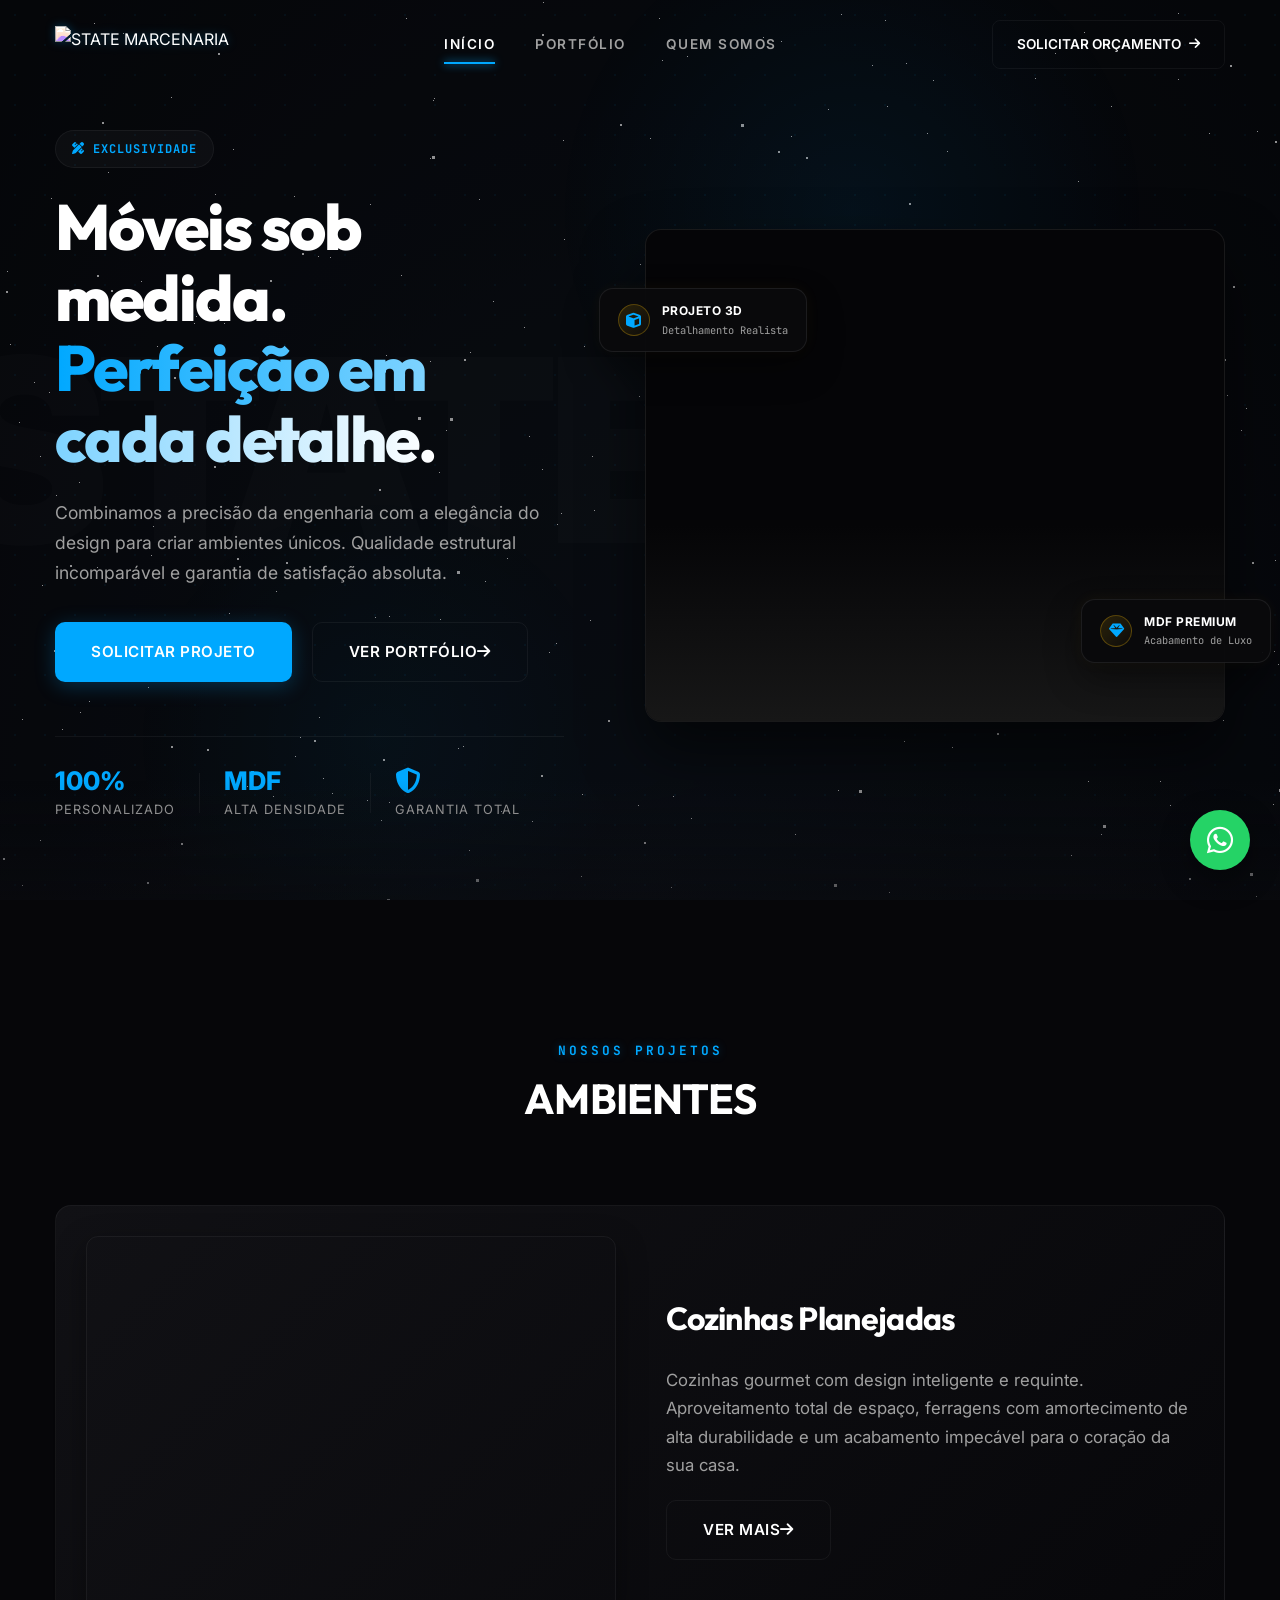
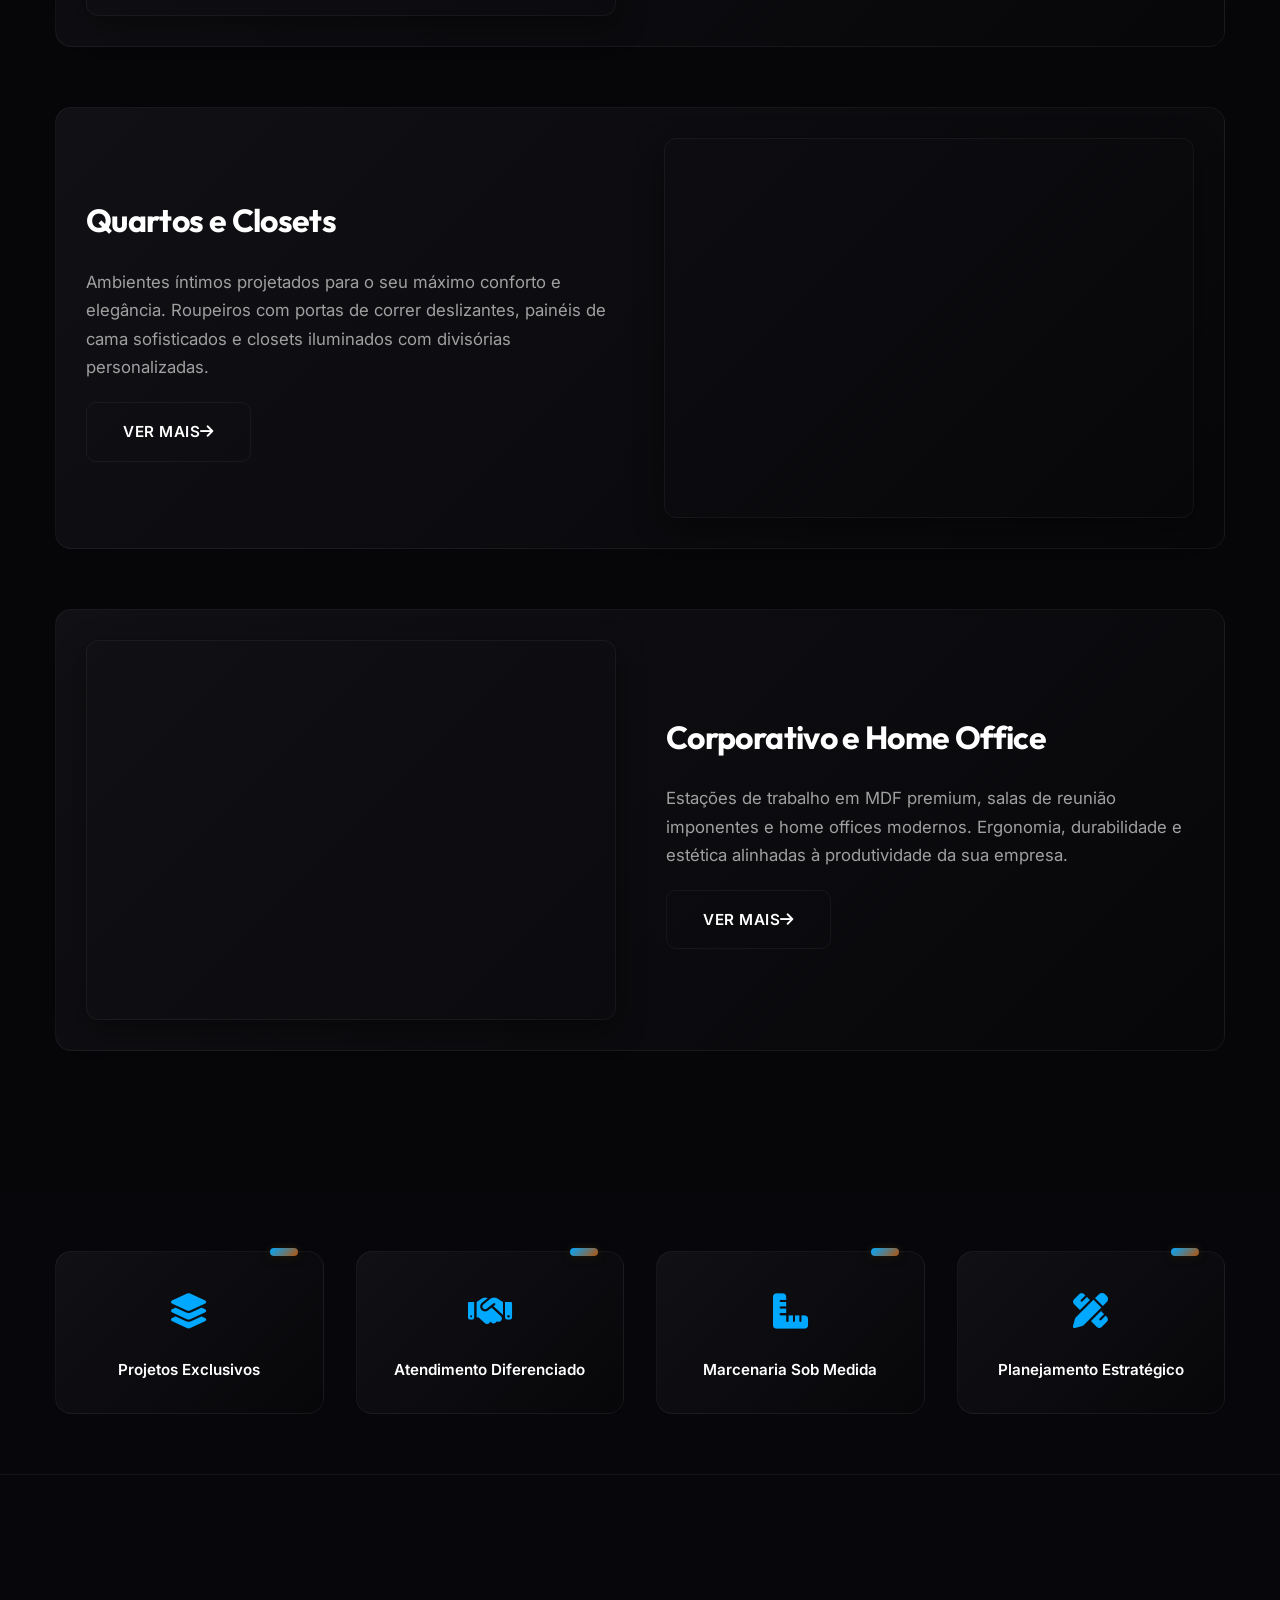
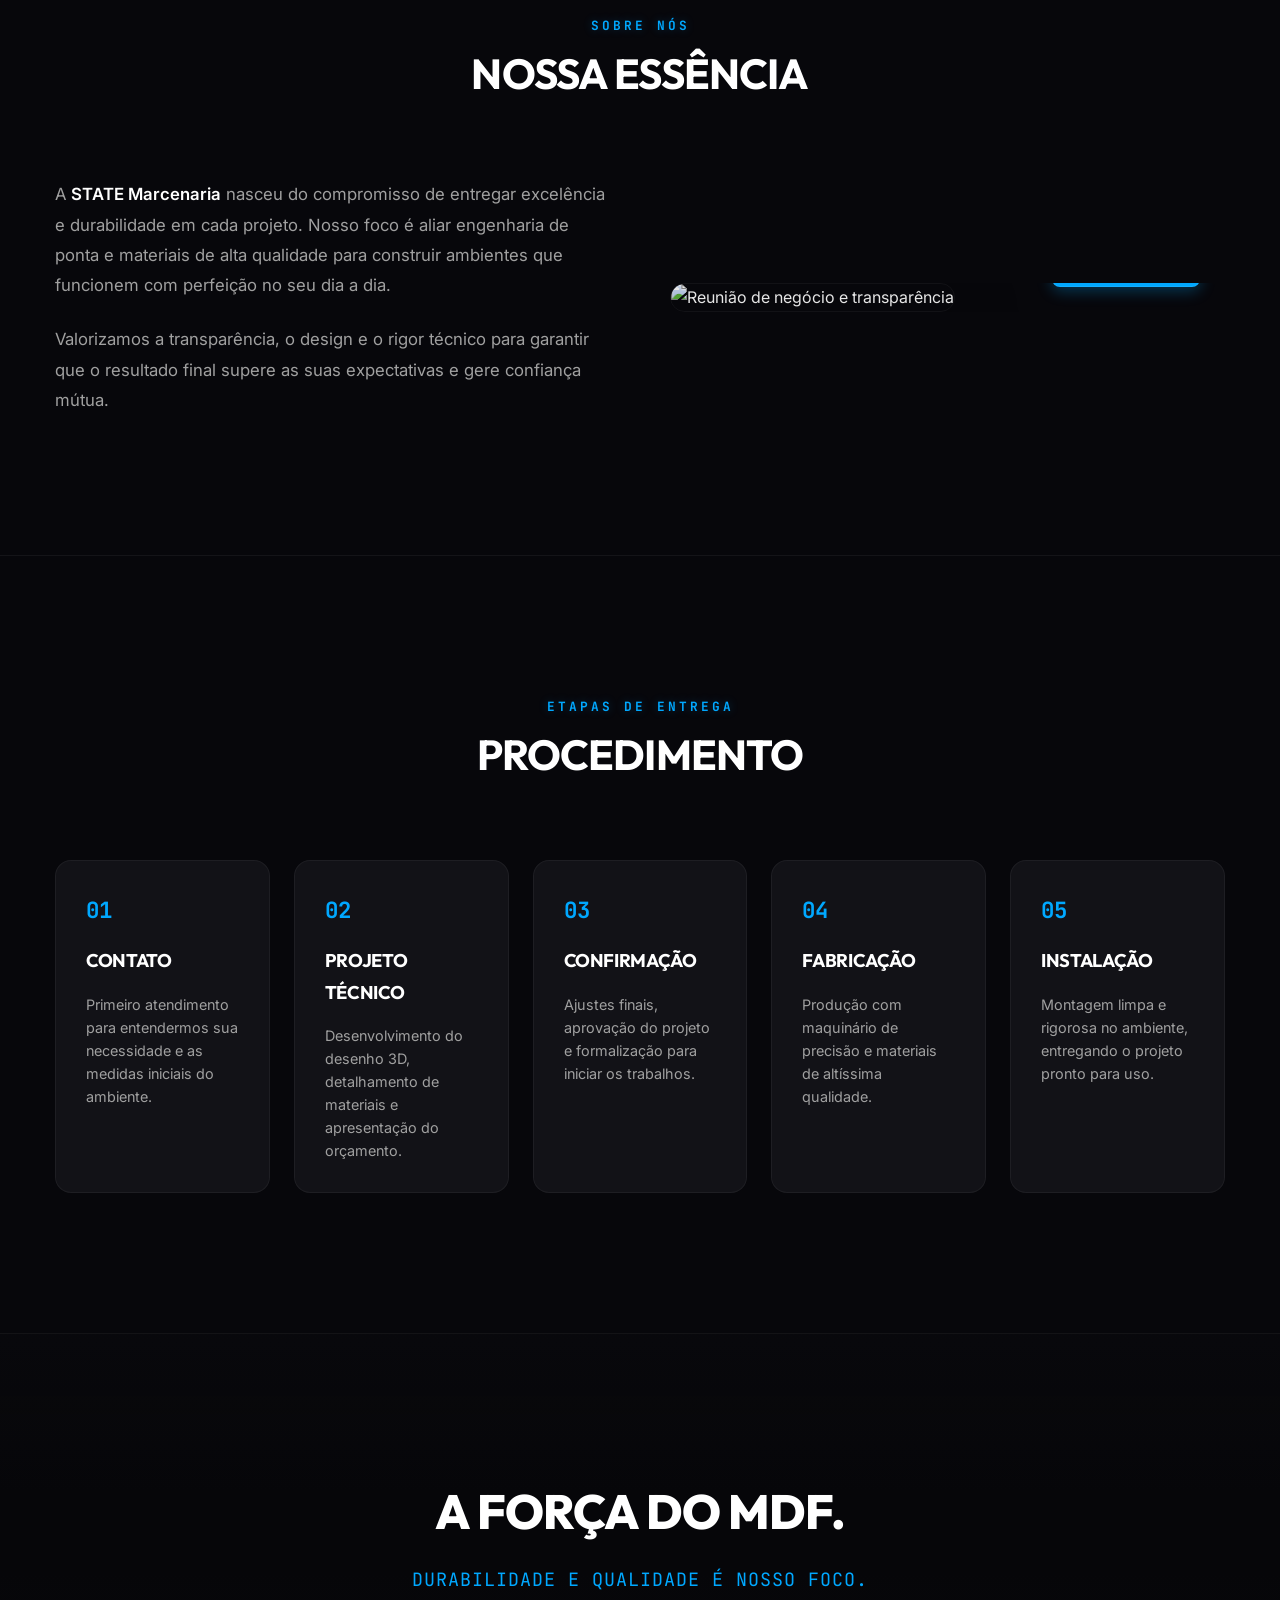
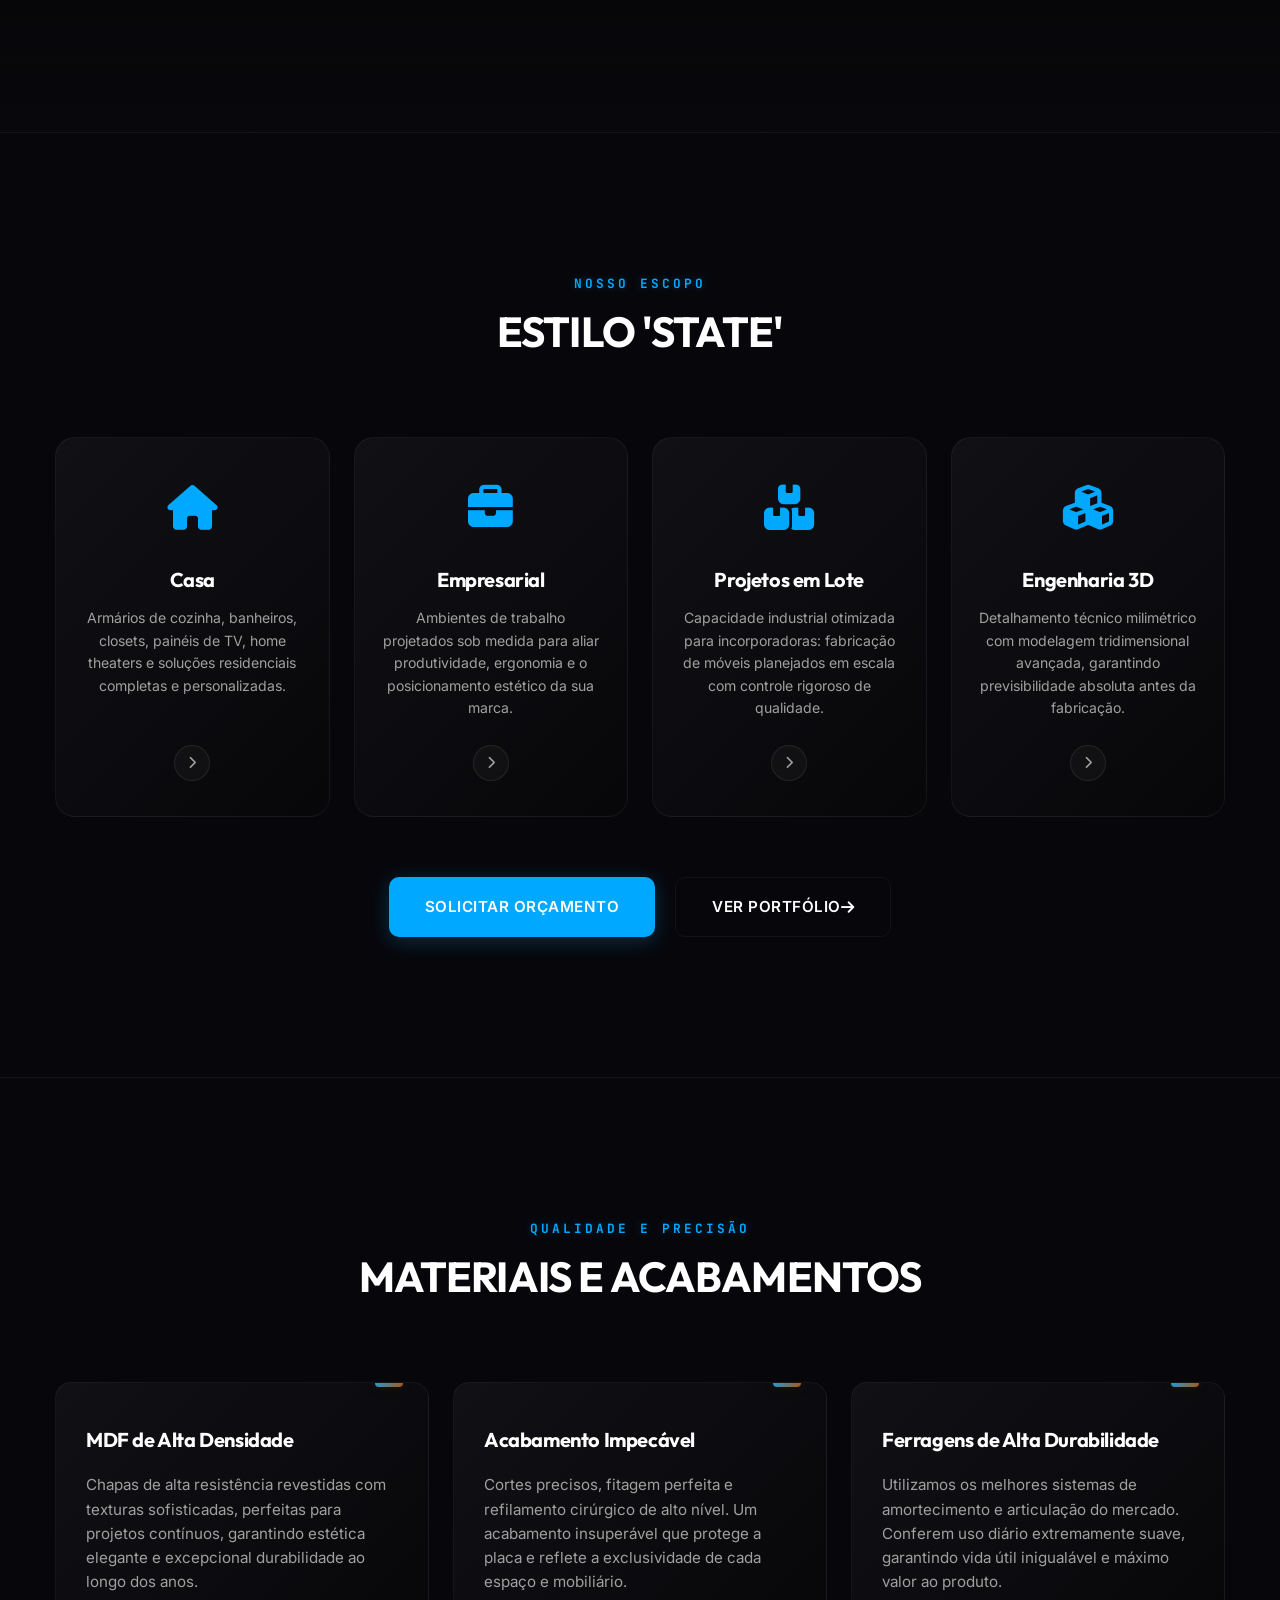
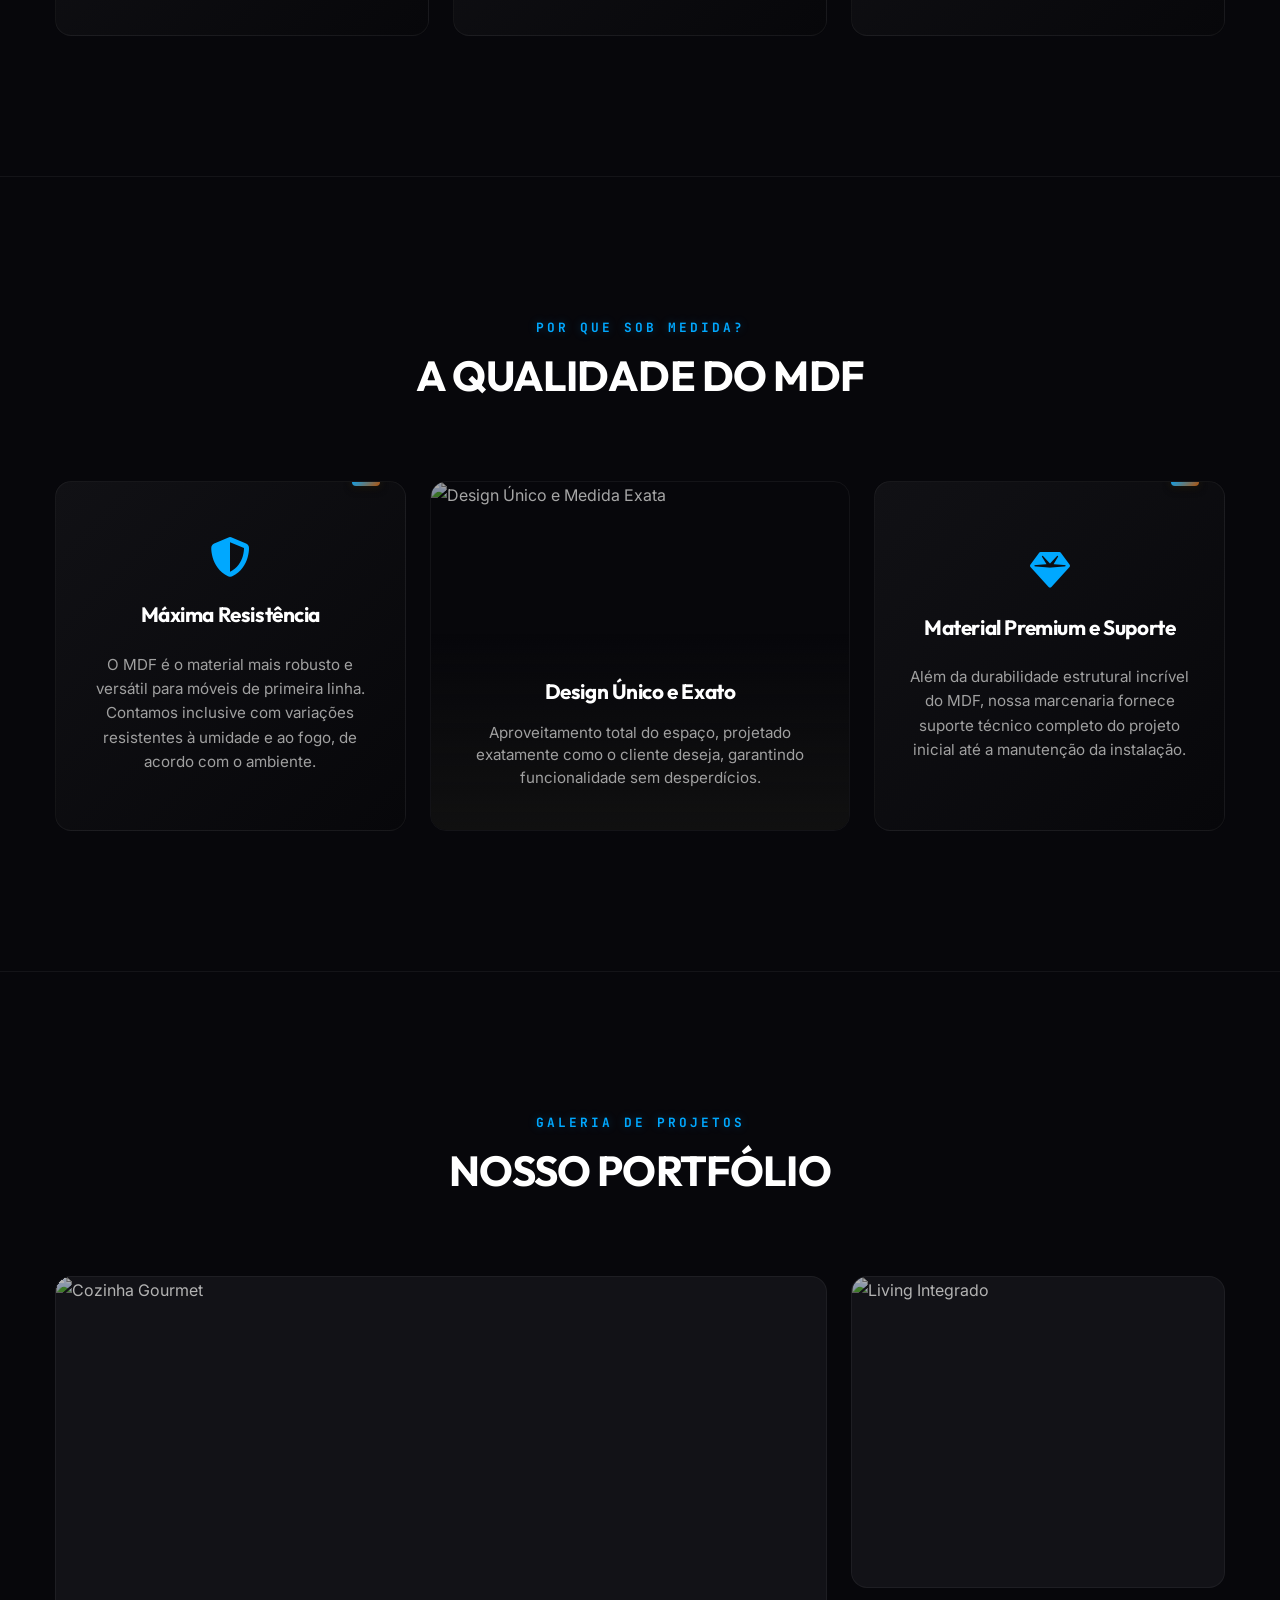
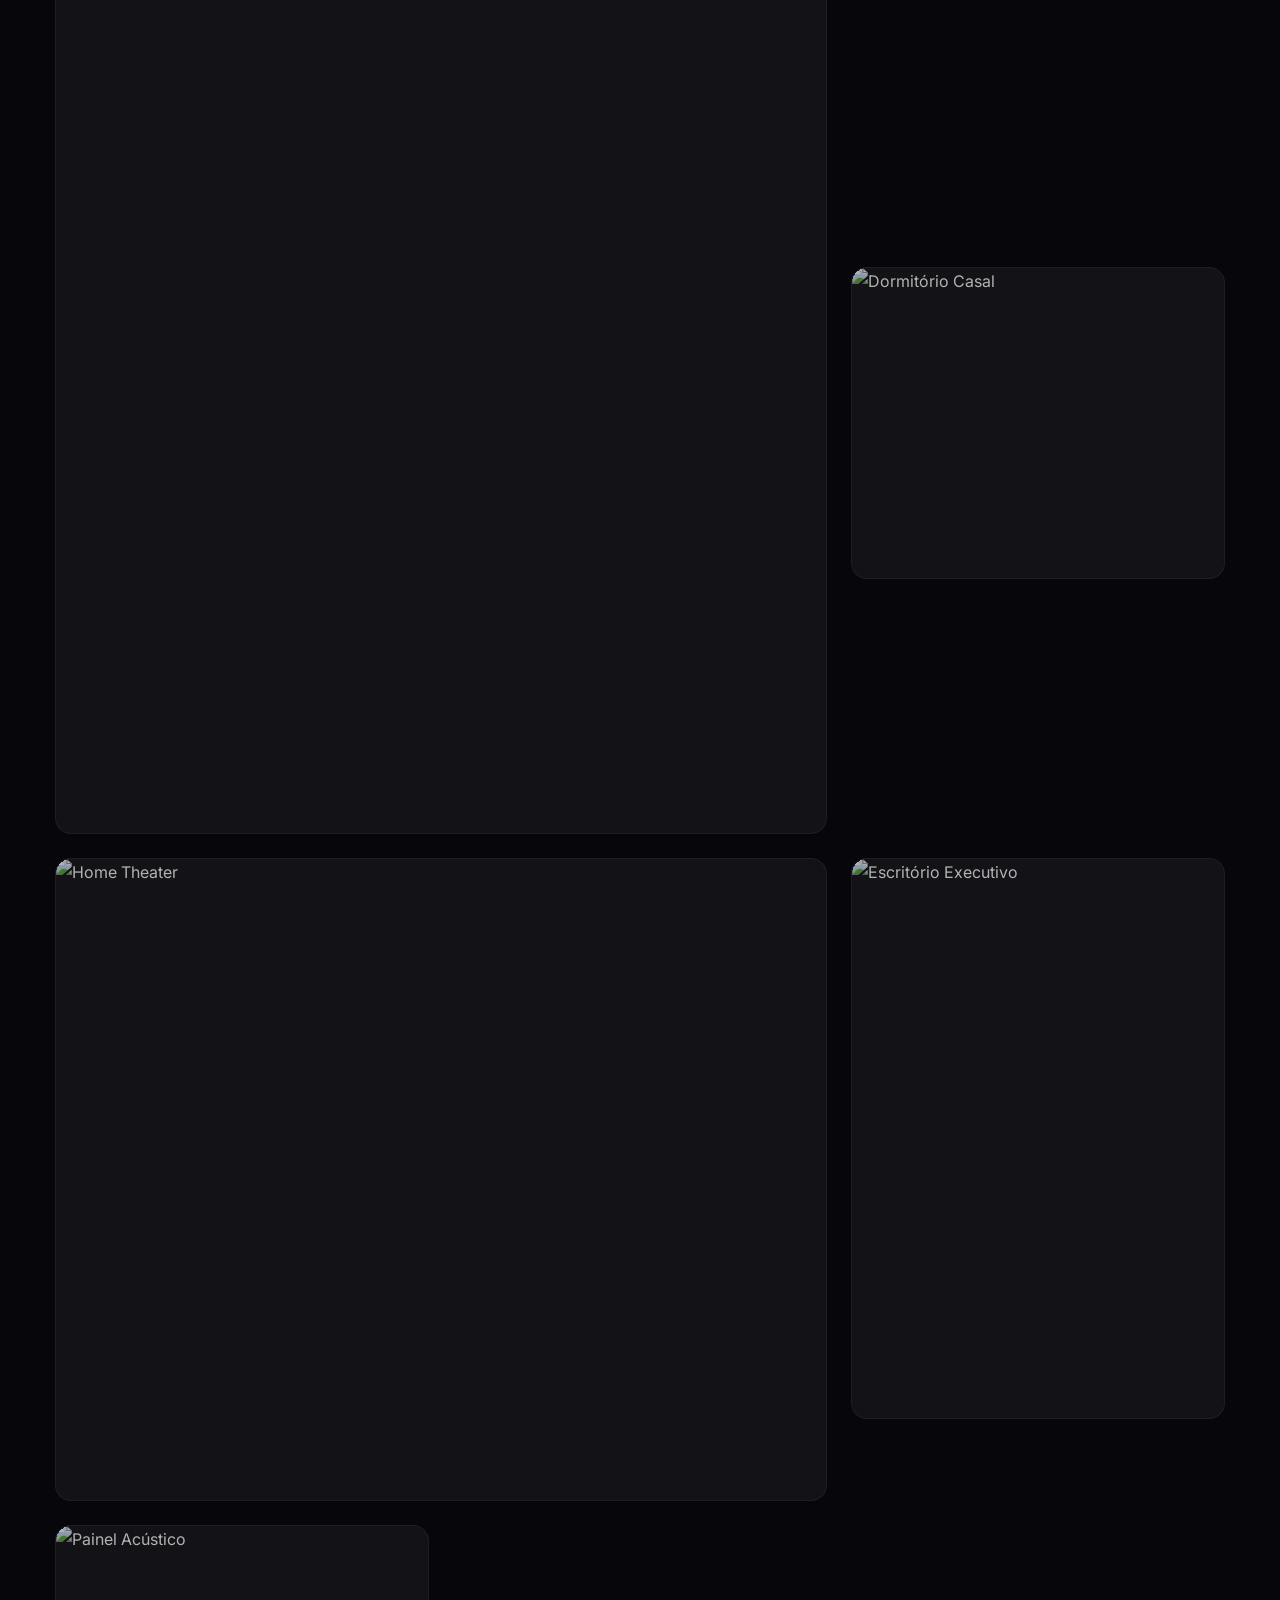
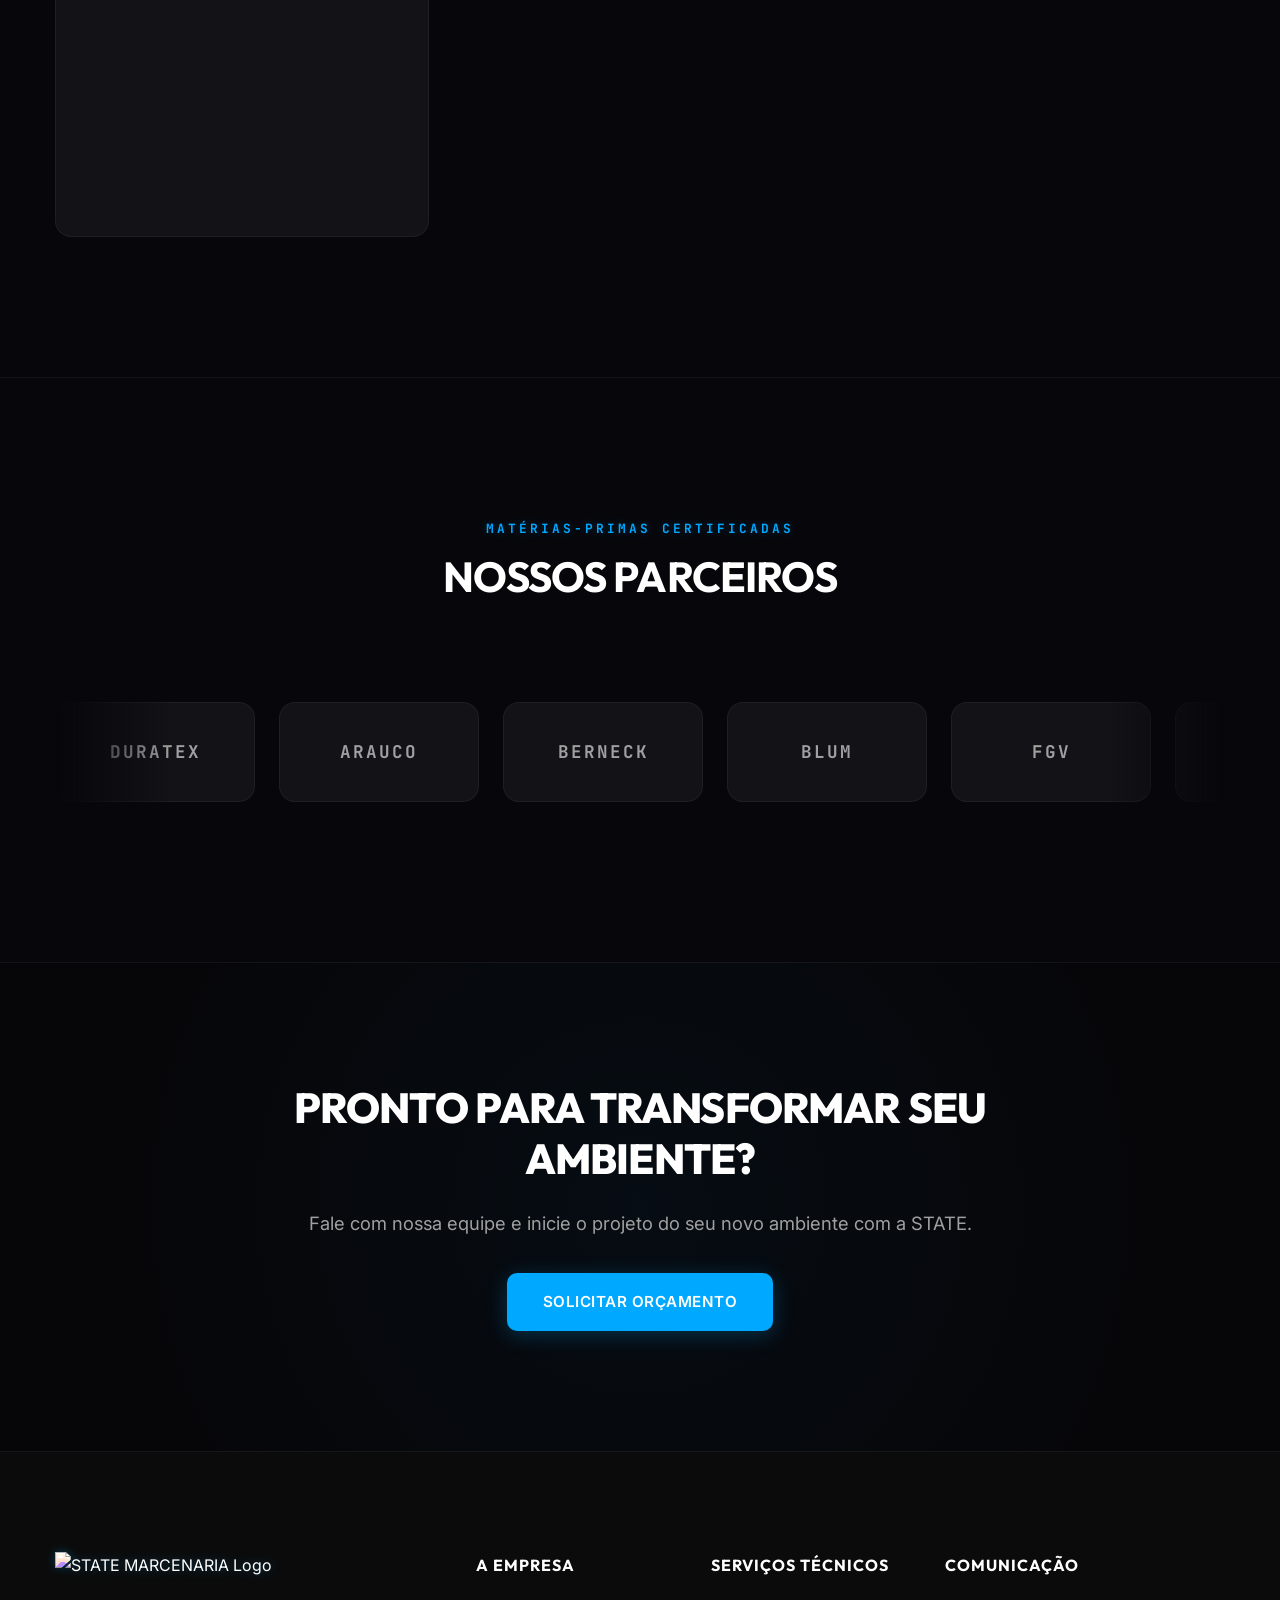
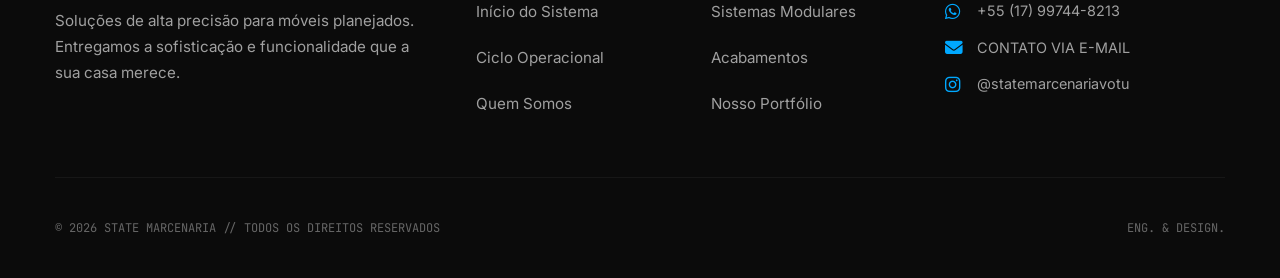
==== index.html @ cdd924a0 "Fix: Remove hero balloon lag/timer, remove MDF yellow sweep, improve mobile Ambientes UI, update her" ====
<!DOCTYPE html>
<html lang="pt-BR">
<head>
    <meta charset="UTF-8">
    <meta name="viewport" content="width=device-width, initial-scale=1.0">
    <meta name="description" content="State Marcenaria — Móveis planejados sob medida com design exclusivo, qualidade premium e acabamento refinado. Projetos personalizados para cozinhas, closets, dormitórios e escritórios em Votuporanga/SP.">
    <meta name="keywords" content="marcenaria planejada, móveis sob medida, marcenaria Votuporanga, cozinha planejada, closet planejado, State Marcenaria">
    <meta property="og:title" content="State Marcenaria | Alta Engenharia Moveleira">
    <meta property="og:description" content="Projetos exclusivos de móveis planejados com design único, durabilidade e excelente acabamento.">
    <meta property="og:type" content="website">
    <meta property="og:url" content="https://statemarcenaria.com.br">
    <meta property="og:image" content="https://statemarcenaria.com.br/imgs/logo-state.png">
    <link rel="icon" type="image/png" href="imgs/logo-state.png">
    <title>State Marcenaria | Alta Engenharia Moveleira</title>
    <!-- Google Fonts: Inter and JetBrains Mono -->
    <link rel="preconnect" href="https://fonts.googleapis.com">
    <link rel="preconnect" href="https://fonts.gstatic.com" crossorigin>
    <link href="https://fonts.googleapis.com/css2?family=Inter:wght@400;500;600;700;800&family=Outfit:wght@300;400;500;600;700;800;900&family=JetBrains+Mono:wght@400;700&display=swap" rel="stylesheet">
    <link rel="stylesheet" href="style.css?v=2026061717">
    <!-- FontAwesome for icons -->
    <link rel="stylesheet" href="https://cdnjs.cloudflare.com/ajax/libs/font-awesome/6.4.0/css/all.min.css">
</head>
<body class="theme-dark">

    <!-- Starry background from Uiverse.io by amir_6539 -->
    <div class="stars-background">
        <div id="stars"></div>
        <div id="stars2"></div>
        <div id="stars3"></div>
    </div>

    <!-- Global Floating Wrapper for Premium TechGear Framed Layout -->
    <div class="page-wrapper-tech">

        <!-- Header / Navbar -->
        <nav class="navbar-modern" id="navbar">
            <div class="container nav-content">
                <a href="#" class="nav-brand">
                    <img src="imgs/logo-state.png" alt="STATE MARCENARIA" class="nav-logo">
                </a>
                <div class="menu-toggle" id="mobile-menu">
                    <span class="bar"></span>
                    <span class="bar"></span>
                    <span class="bar"></span>
                </div>
                <div class="nav-links">
                    <a href="#hero" class="n-link active">INÍCIO</a>
                    <a href="#projects" class="n-link">PORTFÓLIO</a>
                    <a href="#about" class="n-link">QUEM SOMOS</a>
                </div>
                <div class="nav-action nav-action-desktop">
                    <a href="#" id="consultation-btn" class="btn-tech open-modal-btn">SOLICITAR ORÇAMENTO <i class="fa-solid fa-arrow-right"></i></a>
                </div>
            </div>
        </nav>

        <main>
            <!-- Cinematic Split Hero Section -->
            <section id="hero" class="hero-tech-gear">
                <!-- Decorative Glows & Background Typography -->
                <div class="hero-bg-text">STATE</div>
                <div class="hero-glow-circle-1"></div>
                <div class="hero-glow-circle-2"></div>
                
                <div class="container hero-container-split">
                    <!-- Left Column (45%) -->
                    <div class="hero-left-col reveal-left">
                        <div class="hero-tech-badge">
                            <i class="fa-solid fa-pen-ruler"></i> EXCLUSIVIDADE
                        </div>
                        <h1 class="hero-title-main">
                            Móveis sob medida.<br>
                            <span class="text-highlight-blue">Perfeição em cada detalhe.</span>
                        </h1>
                        <p class="hero-desc-alt">
                            Combinamos a precisão da engenharia com a elegância do design para criar ambientes únicos. Qualidade estrutural incomparável e garantia de satisfação absoluta.
                        </p>
                        
                        <div class="hero-actions-alt">
                            <a href="#" class="btn-tech-primary open-modal-btn">
                                SOLICITAR PROJETO
                            </a>
                            <a href="#projects" class="btn-tech-outline">
                                VER PORTFÓLIO <i class="fa-solid fa-arrow-right"></i>
                            </a>
                        </div>
                        
                        <div class="hero-stats-row">
                            <div class="h-stat-box">
                                <span class="h-stat-number">100%</span>
                                <span class="h-stat-text">Personalizado</span>
                            </div>
                            <div class="h-stat-line-divider"></div>
                            <div class="h-stat-box">
                                <span class="h-stat-number">MDF</span>
                                <span class="h-stat-text">Alta Densidade</span>
                            </div>
                            <div class="h-stat-line-divider"></div>
                            <div class="h-stat-box">
                                <span class="h-stat-number"><i class="fa-solid fa-shield-halved"></i></span>
                                <span class="h-stat-text">Garantia Total</span>
                            </div>
                        </div>
                    </div>

                    <!-- Right Column (55%) -->
                    <div class="hero-right-col reveal-right">
                        <div class="hero-showcase-container">
                            <!-- Background glow for depth -->
                            <div class="hero-visual-glow"></div>
                            
                            <!-- Premium Floating Badges -->
                            <div class="floating-badge fb-top-left">
                                <div class="badge-icon"><i class="fa-solid fa-cube"></i></div>
                                <div class="badge-content">
                                    <span>PROJETO 3D</span>
                                    <small>Detalhamento Realista</small>
                                </div>
                            </div>
                            <div class="floating-badge fb-bottom-right">
                                <div class="badge-icon"><i class="fa-solid fa-gem"></i></div>
                                <div class="badge-content">
                                    <span>MDF PREMIUM</span>
                                    <small>Acabamento de Luxo</small>
                                </div>
                            </div>
                            
                             <!-- Animated Slider Frame -->
                            <div class="hero-image-frame-tech">
                                <div class="hero-slider-split">
                                    <div class="slide-split slide-1"></div>
                                    <div class="slide-split slide-2"></div>
                                    <div class="slide-split slide-3"></div>
                                </div>
                                <div class="frame-scanline"></div>
                                <div class="frame-corners">
                                    <span class="corner c-tl"></span>
                                    <span class="corner c-tr"></span>
                                    <span class="corner c-bl"></span>
                                    <span class="corner c-br"></span>
                                </div>
                                <div class="frame-bottom-vignette"></div>
                                <!-- Slide Progress Bar -->
                                <div class="hero-slide-progress">
                                    <div class="progress-bar-fill"></div>
                                </div>
                            </div>
                        </div>
                    </div>
                </div>
                
                <div class="hero-bottom-gradient"></div>
            </section>

            
            <!-- Ambientes/Produtos Section -->
            <section id="ambientes" class="section-ambientes">
                <div class="container">
                    <div class="section-title-center reveal-up">
                        <span class="section-subtitle-tech">NOSSOS PROJETOS</span>
                        <h2 class="section-title-tech">AMBIENTES</h2>
                    </div>

                    <div class="ambientes-list">
                        <!-- Cozinha -->
                        <div class="ambiente-row reveal-up">
                            <div class="ambiente-slider-col">
                                <div class="ambiente-slider">
                                    <div class="a-slide" style="background-image: url('imgs/gourmet_kitchen.png'); animation-delay: 0s;"></div>
                                    <div class="a-slide" style="background-image: url('imgs/marceneiro.jpg'); animation-delay: 4s;"></div>
                                    <div class="a-slide" style="background-image: url('imgs/wood_texture.png'); animation-delay: 8s;"></div>
                                </div>
                            </div>
                            <div class="ambiente-content-col">
                                <h3>Cozinhas Planejadas</h3>
                                <p>Cozinhas gourmet com design inteligente e requinte. Aproveitamento total de espaço, ferragens com amortecimento de alta durabilidade e um acabamento impecável para o coração da sua casa.</p>
                                <a href="#" class="btn-tech-outline">VER MAIS <i class="fa-solid fa-arrow-right"></i></a>
                            </div>
                        </div>

                        <!-- Quarto / Closet (Inverted) -->
                        <div class="ambiente-row row-reverse reveal-up">
                            <div class="ambiente-slider-col">
                                <div class="ambiente-slider">
                                    <div class="a-slide" style="background-image: url('imgs/premium_closet.png'); animation-delay: 0s;"></div>
                                    <div class="a-slide" style="background-image: url('imgs/gourmet_kitchen.png'); animation-delay: 4s;"></div>
                                    <div class="a-slide" style="background-image: url('imgs/background.jpg'); animation-delay: 8s;"></div>
                                </div>
                            </div>
                            <div class="ambiente-content-col">
                                <h3>Quartos e Closets</h3>
                                <p>Ambientes íntimos projetados para o seu máximo conforto e elegância. Roupeiros com portas de correr deslizantes, painéis de cama sofisticados e closets iluminados com divisórias personalizadas.</p>
                                <a href="#" class="btn-tech-outline">VER MAIS <i class="fa-solid fa-arrow-right"></i></a>
                            </div>
                        </div>

                        <!-- Escritório / Corporativo -->
                        <div class="ambiente-row reveal-up">
                            <div class="ambiente-slider-col">
                                <div class="ambiente-slider">
                                    <div class="a-slide" style="background-image: url('imgs/home_corporate_office.png'); animation-delay: 0s;"></div>
                                    <div class="a-slide" style="background-image: url('imgs/premium_closet.png'); animation-delay: 4s;"></div>
                                    <div class="a-slide" style="background-image: url('imgs/marceneiro.jpg'); animation-delay: 8s;"></div>
                                </div>
                            </div>
                            <div class="ambiente-content-col">
                                <h3>Corporativo e Home Office</h3>
                                <p>Estações de trabalho em MDF premium, salas de reunião imponentes e home offices modernos. Ergonomia, durabilidade e estética alinhadas à produtividade da sua empresa.</p>
                                <a href="#" class="btn-tech-outline">VER MAIS <i class="fa-solid fa-arrow-right"></i></a>
                            </div>
                        </div>
                    </div>
                </div>
            </section>

            <!-- Authority Section -->
            <section id="authority" class="section-authority">
                <div class="container">
                    <div class="authority-grid">
                        <div class="auth-stat reveal-up">
                            <div class="stat-value"><i class="fa-solid fa-layer-group"></i></div>
                            <div class="stat-label">Projetos Exclusivos</div>
                        </div>
                        <div class="auth-stat reveal-up" style="transition-delay: 0.1s;">
                            <div class="stat-value"><i class="fa-solid fa-handshake"></i></div>
                            <div class="stat-label">Atendimento Diferenciado</div>
                        </div>
                        <div class="auth-stat reveal-up" style="transition-delay: 0.2s;">
                            <div class="stat-value"><i class="fa-solid fa-ruler-combined"></i></div>
                            <div class="stat-label">Marcenaria Sob Medida</div>
                        </div>
                        <div class="auth-stat reveal-up" style="transition-delay: 0.3s;">
                            <div class="stat-value"><i class="fa-solid fa-pen-ruler"></i></div>
                            <div class="stat-label">Planejamento Estratégico</div>
                        </div>
                    </div>
                </div>
            </section>

            <!-- About Section -->
            <section id="about" class="section-about">
                <div class="container">
                    <div class="section-title-center reveal-up">
                        <span class="section-subtitle-tech">SOBRE NÓS</span>
                        <h2 class="section-title-tech">NOSSA ESSÊNCIA</h2>
                    </div>
                    
                    <div class="about-grid">
                        <div class="about-text reveal-left">
                            <p class="about-desc">
                                A <strong>STATE Marcenaria</strong> nasceu do compromisso de entregar excelência e durabilidade em cada projeto. Nosso foco é aliar engenharia de ponta e materiais de alta qualidade para construir ambientes que funcionem com perfeição no seu dia a dia.
                            </p>
                            <p class="about-desc">
                                Valorizamos a transparência, o design e o rigor técnico para garantir que o resultado final supere as suas expectativas e gere confiança mútua.
                            </p>
                        </div>
                        <div class="about-image reveal-right">
                            <img src="imgs/marceneiro.jpg" alt="Reunião de negócio e transparência" class="img-fluid styled-img">
                            <div class="floating-badge">CONFIANÇA</div>
                        </div>
                    </div>
                </div>
            </section>

            <!-- Process Section -->
            <section id="process" class="section-process">
                <div class="container">
                    <div class="section-title-center reveal-up">
                        <span class="section-subtitle-tech">ETAPAS DE ENTREGA</span>
                        <h2 class="section-title-tech">PROCEDIMENTO</h2>
                    </div>

                    <div class="process-timeline">
                        <div class="process-step reveal-up">
                            <div class="step-marker">01</div>
                            <h3 class="step-title">CONTATO</h3>
                            <p class="step-desc">Primeiro atendimento para entendermos sua necessidade e as medidas iniciais do ambiente.</p>
                        </div>
                        <div class="process-step reveal-up" style="transition-delay: 0.1s;">
                            <div class="step-marker">02</div>
                            <h3 class="step-title">PROJETO TÉCNICO</h3>
                            <p class="step-desc">Desenvolvimento do desenho 3D, detalhamento de materiais e apresentação do orçamento.</p>
                        </div>
                        <div class="process-step reveal-up" style="transition-delay: 0.2s;">
                            <div class="step-marker">03</div>
                            <h3 class="step-title">CONFIRMAÇÃO</h3>
                            <p class="step-desc">Ajustes finais, aprovação do projeto e formalização para iniciar os trabalhos.</p>
                        </div>
                        <div class="process-step reveal-up" style="transition-delay: 0.3s;">
                            <div class="step-marker">04</div>
                            <h3 class="step-title">FABRICAÇÃO</h3>
                            <p class="step-desc">Produção com maquinário de precisão e materiais de altíssima qualidade.</p>
                        </div>
                        <div class="process-step reveal-up" style="transition-delay: 0.4s;">
                            <div class="step-marker">05</div>
                            <h3 class="step-title">INSTALAÇÃO</h3>
                            <p class="step-desc">Montagem limpa e rigorosa no ambiente, entregando o projeto pronto para uso.</p>
                        </div>
                    </div>
                </div>
            </section>

            <!-- Parallax Divider -->
            <section class="parallax-divider">
                <div class="parallax-bg" style="background-image: url('imgs/wood_texture.png');"></div>
                <div class="parallax-overlay"></div>
                <div class="parallax-content container">
                    <h2 class="cinematic-title-small">A FORÇA DO MDF.</h2>
                    <p>Durabilidade e qualidade é nosso foco.</p>
                </div>
            </section>

            <!-- Systems / Services Section -->
            <section id="systems" class="section-services-tech">
                <div class="container">
                    <div class="section-title-center reveal-up">
                        <span class="section-subtitle-tech">NOSSO ESCOPO</span>
                        <h2 class="section-title-tech">ESTILO 'STATE'</h2>
                    </div>

                    <div class="services-grid-2x2">
                        <div class="service-card reveal-up">
                            <div class="service-card-icon-container">
                                <i class="fa-solid fa-house service-icon-tech"></i>
                            </div>
                            <div class="service-card-body">
                                <h3 class="service-card-title">Casa</h3>
                                <p class="service-card-desc">Armários de cozinha, banheiros, closets, painéis de TV, home theaters e soluções residenciais completas e personalizadas.</p>
                            </div>
                            <div class="service-card-action">
                                <a href="#" class="service-btn open-modal-btn">
                                    <i class="fa-solid fa-chevron-right"></i>
                                </a>
                            </div>
                        </div>
                        
                        <div class="service-card reveal-up" style="transition-delay: 0.1s;">
                            <div class="service-card-icon-container">
                                <i class="fa-solid fa-briefcase service-icon-tech"></i>
                            </div>
                            <div class="service-card-body">
                                <h3 class="service-card-title">Empresarial</h3>
                                <p class="service-card-desc">Ambientes de trabalho projetados sob medida para aliar produtividade, ergonomia e o posicionamento estético da sua marca.</p>
                            </div>
                            <div class="service-card-action">
                                <a href="#" class="service-btn open-modal-btn">
                                    <i class="fa-solid fa-chevron-right"></i>
                                </a>
                            </div>
                        </div>

                        <div class="service-card reveal-up" style="transition-delay: 0.2s;">
                            <div class="service-card-icon-container">
                                <i class="fa-solid fa-boxes-stacked service-icon-tech"></i>
                            </div>
                            <div class="service-card-body">
                                <h3 class="service-card-title">Projetos em Lote</h3>
                                <p class="service-card-desc">Capacidade industrial otimizada para incorporadoras: fabricação de móveis planejados em escala com controle rigoroso de qualidade.</p>
                            </div>
                            <div class="service-card-action">
                                <a href="#" class="service-btn open-modal-btn">
                                    <i class="fa-solid fa-chevron-right"></i>
                                </a>
                            </div>
                        </div>

                        <div class="service-card reveal-up" style="transition-delay: 0.3s;">
                            <div class="service-card-icon-container">
                                <i class="fa-solid fa-cubes service-icon-tech"></i>
                            </div>
                            <div class="service-card-body">
                                <h3 class="service-card-title">Engenharia 3D</h3>
                                <p class="service-card-desc">Detalhamento técnico milimétrico com modelagem tridimensional avançada, garantindo previsibilidade absoluta antes da fabricação.</p>
                            </div>
                            <div class="service-card-action">
                                <a href="#" class="service-btn open-modal-btn">
                                    <i class="fa-solid fa-chevron-right"></i>
                                </a>
                            </div>
                        </div>
                    </div>

                    <div class="services-actions reveal-up">
                        <a href="#" class="btn-tech-primary open-modal-btn">SOLICITAR ORÇAMENTO</a>
                        <a href="#projects" class="btn-tech-outline">VER PORTFÓLIO <i class="fa-solid fa-arrow-right"></i></a>
                    </div>
                </div>
            </section>

            <!-- Materials Section -->
            <section id="materials" class="section-materials">
                <div class="container">
                    <div class="section-title-center reveal-up">
                        <span class="section-subtitle-tech">QUALIDADE E PRECISÃO</span>
                        <h2 class="section-title-tech">MATERIAIS E ACABAMENTOS</h2>
                    </div>

                    <div class="materials-flex">
                        <div class="material-block reveal-left">
                            
                            
                            
                            <h4>MDF de Alta Densidade</h4>
                            <p>Chapas de alta resistência revestidas com texturas sofisticadas, perfeitas para projetos contínuos, garantindo estética elegante e excepcional durabilidade ao longo dos anos.</p>
                        </div>
                        <div class="material-block reveal-up" style="transition-delay: 0.1s;">
                            
                            
                            
                            <h4>Acabamento Impecável</h4>
                            <p>Cortes precisos, fitagem perfeita e refilamento cirúrgico de alto nível. Um acabamento insuperável que protege a placa e reflete a exclusividade de cada espaço e mobiliário.</p>
                        </div>
                        <div class="material-block reveal-right" style="transition-delay: 0.2s;">
                            
                            
                            
                            <h4>Ferragens de Alta Durabilidade</h4>
                            <p>Utilizamos os melhores sistemas de amortecimento e articulação do mercado. Conferem uso diário extremamente suave, garantindo vida útil inigualável e máximo valor ao produto.</p>
                        </div>
                    </div>
                </div>
            </section>

            <!-- Why Custom Section -->
            <section id="why-custom" class="section-why-custom">
                <div class="container">
                    <div class="section-title-center reveal-up">
                        <span class="section-subtitle-tech">POR QUE SOB MEDIDA?</span>
                        <h2 class="section-title-tech">A QUALIDADE DO MDF</h2>
                    </div>

                    <div class="why-custom-grid">
                        <div class="reason-card reveal-up">
                            <i class="fa-solid fa-shield-halved reason-icon"></i>
                            <h4>Máxima Resistência</h4>
                            <p>O MDF é o material mais robusto e versátil para móveis de primeira linha. Contamos inclusive com variações resistentes à umidade e ao fogo, de acordo com o ambiente.</p>
                        </div>
                        <div class="reason-image-card reveal-up" style="transition-delay: 0.1s;">
                             <img src="imgs/premium_closet.png" alt="Design Único e Medida Exata">
                             <div class="reason-overlay">
                                 <h4>Design Único e Exato</h4>
                                 <p>Aproveitamento total do espaço, projetado exatamente como o cliente deseja, garantindo funcionalidade sem desperdícios.</p>
                             </div>
                        </div>
                        <div class="reason-card reveal-up" style="transition-delay: 0.2s;">
                            <i class="fa-solid fa-gem reason-icon"></i>
                            <h4>Material Premium e Suporte</h4>
                            <p>Além da durabilidade estrutural incrível do MDF, nossa marcenaria fornece suporte técnico completo do projeto inicial até a manutenção da instalação.</p>
                        </div>
                    </div>
                </div>
            </section>

            <!-- Projects Section -->
            <section id="projects" class="section-projects">
                <div class="container">
                    <div class="section-title-center reveal-up">
                        <span class="section-subtitle-tech">GALERIA DE PROJETOS</span>
                        <h2 class="section-title-tech">NOSSO PORTFÓLIO</h2>
                    </div>

                    <div class="projects-grid" id="portfolio-grid">
                        <!-- Javascript will load the masonry grid elements here -->
                    </div>
                </div>
            </section>

            <!-- Partners Section (TechGear DNA) -->
            <section id="partners" class="section-partners-tech">
                <div class="container">
                    <div class="section-title-center reveal-up">
                        <span class="section-subtitle-tech">MATÉRIAS-PRIMAS CERTIFICADAS</span>
                        <h2 class="section-title-tech">NOSSOS PARCEIROS</h2>
                    </div>
                    
                    <div class="partners-carousel-wrapper reveal-up">
                        <div class="partners-marquee">
                            <!-- Logos in marquee (Group 1) -->
                            <div class="partners-marquee-group">
                                <div class="partner-card">DURATEX</div>
                                <div class="partner-card">ARAUCO</div>
                                <div class="partner-card">BERNECK</div>
                                <div class="partner-card">BLUM</div>
                                <div class="partner-card">FGV</div>
                                <div class="partner-card">HETTICH</div>
                            </div>
                            <!-- Logos in marquee (Group 2 for infinite loop) -->
                            <div class="partners-marquee-group" aria-hidden="true">
                                <div class="partner-card">DURATEX</div>
                                <div class="partner-card">ARAUCO</div>
                                <div class="partner-card">BERNECK</div>
                                <div class="partner-card">BLUM</div>
                                <div class="partner-card">FGV</div>
                                <div class="partner-card">HETTICH</div>
                            </div>
                        </div>
                    </div>
                </div>
            </section>

            <!-- CTA Section -->
            <section id="cta" class="section-cta">
                <div class="container cta-container reveal-up">
                    <div class="cta-content">
                        <h2 class="cta-title">PRONTO PARA TRANSFORMAR SEU AMBIENTE?</h2>
                        <p class="cta-desc">Fale com nossa equipe e inicie o projeto do seu novo ambiente com a STATE.</p>
                        <div class="cta-actions">
                            <a href="#" id="cta-consultation-btn" class="btn-tech-primary open-modal-btn">SOLICITAR ORÇAMENTO</a>
                        </div>
                    </div>
                </div>
            </section>
        </main>

        <!-- Footer -->
        <footer class="tech-footer">
            <div class="container">
                <div class="footer-top">
                    <div class="footer-col brand-mark">
                        <img src="imgs/logo-state.png" alt="STATE MARCENARIA Logo" class="footer-logo">
                        <p class="footer-desc">Soluções de alta precisão para móveis planejados. Entregamos a sofisticação e funcionalidade que a sua casa merece.</p>
                    </div>
                    <div class="footer-col">
                        <h4 class="footer-heading">A Empresa</h4>
                        <a href="#hero" class="footer-link">Início do Sistema</a>
                        <a href="#process" class="footer-link">Ciclo Operacional</a>
                        <a href="#about" class="footer-link">Quem Somos</a>
                    </div>
                    <div class="footer-col">
                        <h4 class="footer-heading">Serviços Técnicos</h4>
                        <a href="#systems" class="footer-link">Sistemas Modulares</a>
                        <a href="#materials" class="footer-link">Acabamentos</a>
                        <a href="#projects" class="footer-link">Nosso Portfólio</a>
                    </div>
                    <div class="footer-col">
                        <h4 class="footer-heading">Comunicação</h4>
                        <div class="footer-contact">
                            <a href="https://wa.me/5517997448213" target="_blank" class="contact-link"><i class="fa-brands fa-whatsapp"></i> +55 (17) 99744-8213</a>
                            <a href="mailto:statemarcenaria@hotmail.com" class="contact-link"><i class="fa-solid fa-envelope"></i> CONTATO VIA E-MAIL</a>
                            <a href="https://www.instagram.com/statemarcenariavotu/" target="_blank" class="contact-link"><i class="fa-brands fa-instagram"></i> @statemarcenariavotu</a>
                        </div>
                    </div>
                </div>
                <div class="footer-bottom">
                    <span>&copy; 2026 STATE MARCENARIA // TODOS OS DIREITOS RESERVADOS</span>
                    <span>ENG. & DESIGN.</span>
                </div>
            </div>
        </footer>
    </div>

    <!-- Consultation Modal -->
    <div id="tech-modal" class="tech-modal-overlay">
        <div class="tech-modal-box">
            <button class="close-modal"><i class="fa-solid fa-xmark"></i></button>
            <div class="modal-header">
                <h3>INICIAR PROJETO</h3>
                <p>Insira seus dados para agendar o atendimento com a equipe STATE.</p>
            </div>
            <form id="consultation-form">
                <div class="input-group">
                    <label>SEU NOME</label>
                    <input type="text" id="client-name" required placeholder="Seu nome completo">
                </div>
                <button type="submit" class="btn-tech-primary w-100">CONECTAR AO WHATSAPP <i class="fa-brands fa-whatsapp"></i></button>
            </form>
        </div>
    </div>

    <!-- Gallery Lightbox -->
    <div id="gallery-lightbox" class="lightbox-modal">
        <span class="close-lightbox">&times;</span>
        <div class="lightbox-content-wrapper">
            <img class="lightbox-img" id="lightbox-img" src="" alt="Projeto">
            <div id="lightbox-caption" class="lightbox-caption"></div>
        </div>
    </div>

    <!-- Floating WhatsApp CTA -->
    <a href="https://wa.me/5517997448213" target="_blank" class="floating-whatsapp" aria-label="Fale conosco no WhatsApp">
        <i class="fa-brands fa-whatsapp"></i>
    </a>

    <!-- Scripts -->
    <script src="script.js?v=20260617"></script>
</body>
</html>
---- style.css ----
/* ==========================================================================
   STYLE.CSS — STATE MARCENARIA (REDESIGN PREMIUM ESTILO TECHGEAR)
   ========================================================================== */

/* --- Fonts & Import --- */
@import url('https://fonts.googleapis.com/css2?family=Inter:wght@400;500;600;700;800&family=JetBrains+Mono:wght@400;700&display=swap');

/* --- Design System Tokens (TechGear DNA) --- */
:root {
    /* Colors */
    --bg-page: transparent;
    --bg-base: rgba(11, 11, 15, 0.45);
    --bg-card: #121217;
    --bg-card-hover: #181822;
    
    --primary: #00A8FF;
    --primary-hover: #0094E0;
    --secondary: #FFFFFF;
    
    --text-primary: #FFFFFF;
    --text-secondary: #A0A0A0;
    --text-muted: #666666;
    
    --border: rgba(255, 255, 255, 0.05);
    --border-hover: rgba(255, 255, 255, 0.12);
    --border-primary: rgba(0, 168, 255, 0.25);
    
    /* Typography */
    --font-family: 'Inter', sans-serif;
    --font-head: 'Outfit', sans-serif;
    --font-mono: 'JetBrains Mono', monospace;
    
    --font-weight-heading: 700;
    --font-weight-body: 400;
    
    /* Spacing & Sizes */
    --container-max-width: 1400px;
    --section-gap: 140px;
    --card-gap: 24px;
    
    /* Effects */
    --shadow-premium: 0 30px 60px rgba(0, 0, 0, 0.55);
    --shadow-card: 0 15px 35px rgba(0, 0, 0, 0.4);
    --shadow-blue-glow: 0 0 40px rgba(0, 168, 255, 0.12);
    
    --radius-container: 24px;
    --radius-card: 16px;
    --radius-input: 10px;
    
    --transition: all 0.3s cubic-bezier(0.25, 1, 0.5, 1);
    --transition-slow: all 0.6s cubic-bezier(0.16, 1, 0.3, 1);
}

/* --- Global Reset & Page Setup --- */
* {
    margin: 0;
    padding: 0;
    box-sizing: border-box;
}

html {
    scroll-behavior: smooth;
    font-size: 16px;
    background-color: #050507;
    overflow-x: hidden;
}

body {
    background-color: transparent;
    color: var(--text-primary);
    font-family: var(--font-family);
    font-weight: var(--font-weight-body);
    font-size: 16px;
    line-height: 1.7;
    overflow-x: hidden;
    -webkit-font-smoothing: antialiased;
}

a {
    text-decoration: none;
    color: inherit;
    transition: var(--transition);
}

/* --- Layout: Floating Page Container (Desktop-First Framed App Feel) --- */
.page-wrapper-tech {
    position: relative;
    width: 100%;
    max-width: var(--container-max-width);
    margin: 0 auto;
    background-color: var(--bg-base);
    min-height: 100vh;
    box-shadow: var(--shadow-premium);
    overflow: hidden;
}

/* On desktop viewports, add border radius and frame margin for luxury feel */
@media (min-width: 1400px) {
    .page-wrapper-tech {
        margin: 40px auto;
        border-radius: var(--radius-container);
        border: 1px solid var(--border);
    }
}

.container {
    width: 100%;
    max-width: 1200px;
    margin: 0 auto;
    padding: 0 15px;
}

/* --- Architectural Grid Overlay --- */
.page-grid-overlay {
    position: absolute;
    top: 0;
    left: 0;
    width: 100%;
    height: 100%;
    display: flex;
    justify-content: space-between;
    pointer-events: none;
    z-index: 1;
    padding: 0 15px;
}
.page-grid-overlay .grid-line {
    width: 1px;
    height: 100%;
    background: linear-gradient(to bottom, rgba(255, 255, 255, 0.005) 0%, rgba(255, 255, 255, 0.02) 50%, rgba(255, 255, 255, 0.005) 100%);
}

/* --- Typography & Centered Headers --- */
h1, h2, h3, h4, h5, h6 {
    font-family: var(--font-head);
    font-weight: var(--font-weight-heading);
    letter-spacing: -0.02em;
    color: var(--text-primary);
}

.section-title-center {
    text-align: center;
    margin-bottom: 80px;
    display: flex;
    flex-direction: column;
    align-items: center;
    gap: 12px;
}

.section-subtitle-tech {
    font-family: var(--font-mono);
    font-size: 0.8rem;
    font-weight: 700;
    color: var(--primary);
    letter-spacing: 3px;
    text-transform: uppercase;
    text-shadow: 0 0 10px rgba(0, 168, 255, 0.3);
}

.section-title-tech {
    font-size: 42px;
    font-weight: 700;
    line-height: 1.2;
}

@media (max-width: 768px) {
    .section-title-tech {
        font-size: 30px;
    }
    .container {
        padding: 0 15px;
    }
}

/* --- Premium Buttons System --- */
.btn-tech-primary {
    display: inline-flex;
    align-items: center;
    justify-content: center;
    background-color: var(--primary);
    color: var(--secondary);
    font-weight: 600;
    font-size: 0.95rem;
    padding: 16px 36px;
    border-radius: var(--radius-input);
    transition: var(--transition);
    border: none;
    cursor: pointer;
    box-shadow: 0 4px 20px rgba(0, 168, 255, 0.25);
    letter-spacing: 0.5px;
}

.btn-tech-primary:hover {
    background-color: var(--primary-hover);
    transform: translateY(-2px);
    box-shadow: 0 6px 25px rgba(0, 168, 255, 0.4);
}

.btn-tech-outline {
    display: inline-flex;
    align-items: center;
    justify-content: center;
    background-color: transparent;
    color: var(--secondary);
    font-weight: 600;
    font-size: 0.95rem;
    padding: 16px 36px;
    border-radius: var(--radius-input);
    border: 1px solid var(--border);
    transition: var(--transition);
    cursor: pointer;
    letter-spacing: 0.5px;
}

.btn-tech-outline:hover {
    border-color: var(--primary);
    background-color: rgba(0, 168, 255, 0.05);
    transform: translateY(-2px);
    box-shadow: 0 4px 20px rgba(0, 168, 255, 0.1);
}

.btn-tech {
    display: inline-flex;
    align-items: center;
    gap: 8px;
    background-color: transparent;
    color: var(--text-primary);
    border: 1px solid var(--border);
    padding: 12px 24px;
    font-size: 0.85rem;
    font-weight: 600;
    border-radius: 8px;
    transition: var(--transition);
    cursor: pointer;
}

.btn-tech:hover {
    border-color: var(--primary);
    background-color: rgba(0, 168, 255, 0.05);
    box-shadow: 0 0 15px rgba(0, 168, 255, 0.1);
}

.btn-tech i {
    font-size: 0.8rem;
    transition: transform 0.2s ease;
}

.btn-tech:hover i {
    transform: translateX(3px);
}

/* --- Floating WhatsApp Button --- */
.floating-whatsapp {
    position: fixed;
    bottom: 30px;
    right: 30px;
    width: 60px;
    height: 60px;
    background-color: #25D366;
    color: var(--secondary);
    border-radius: 50%;
    display: flex;
    align-items: center;
    justify-content: center;
    font-size: 30px;
    box-shadow: 0 10px 30px rgba(0, 0, 0, 0.4);
    z-index: 999;
    transition: var(--transition);
}

.floating-whatsapp:hover {
    transform: scale(1.08) translateY(-3px);
    box-shadow: 0 15px 35px rgba(37, 211, 102, 0.3);
}

/* --- Sticky Blur Navbar --- */
.navbar-modern {
    position: fixed;
    top: 0;
    left: 0;
    width: 100%;
    height: 90px;
    z-index: 100;
    transition: background 0.3s ease, height 0.3s ease;
    border-bottom: 1px solid transparent;
}

.navbar-modern.scrolled {
    background: rgba(24, 24, 24, 0.8);
    backdrop-filter: blur(20px);
    -webkit-backdrop-filter: blur(20px);
    border-bottom: 1px solid var(--border);
    padding: 0;
    height: 80px;
}

/* Maintain container alignment when scrolled */
@media (min-width: 1400px) {
    .navbar-modern.scrolled {
        border-top-left-radius: var(--radius-container);
        border-top-right-radius: var(--radius-container);
    }
}

.nav-content {
    display: flex;
    justify-content: space-between;
    align-items: center;
    height: 100%;
}

.nav-logo {
    height: 38px;
    width: auto;
    display: block;
}

.nav-links {
    display: flex;
    gap: 40px;
}

.n-link {
    font-size: 0.85rem;
    font-weight: 600;
    letter-spacing: 1.5px;
    color: var(--text-secondary);
    padding: 8px 0;
    position: relative;
}

.n-link::after {
    content: '';
    position: absolute;
    bottom: 0;
    left: 0;
    width: 0;
    height: 2px;
    background-color: var(--primary);
    transition: var(--transition);
    box-shadow: 0 0 8px var(--primary);
}

.n-link.active, .n-link:hover {
    color: var(--secondary);
}

.n-link.active::after, .n-link:hover::after {
    width: 100%;
}

.menu-toggle {
    display: none;
}

/* --- Cinematic Split Hero Section --- */
.hero-tech-gear {
    position: relative;
    min-height: 100vh;
    display: flex;
    align-items: center;
    padding: 130px 0 80px 0;
    overflow: hidden;
    background-image: 
        radial-gradient(rgba(0, 168, 255, 0.05) 1px, transparent 1px);
    background-size: 30px 30px;
}

.hero-bg-text {
    position: absolute;
    top: 50%;
    left: -5%;
    transform: translateY(-50%);
    font-size: 20vw;
    font-weight: 900;
    color: rgba(255, 255, 255, 0.015);
    line-height: 1;
    pointer-events: none;
    z-index: 1;
    user-select: none;
    font-family: var(--font-family);
    letter-spacing: -10px;
}

.hero-glow-circle-1 {
    position: absolute;
    width: 600px;
    height: 600px;
    background: radial-gradient(circle, rgba(0, 168, 255, 0.06) 0%, transparent 70%);
    top: -10%;
    right: 10%;
    z-index: 1;
    pointer-events: none;
}

.hero-glow-circle-2 {
    position: absolute;
    width: 500px;
    height: 500px;
    background: radial-gradient(circle, rgba(0, 168, 255, 0.04) 0%, transparent 70%);
    bottom: -10%;
    left: 10%;
    z-index: 1;
    pointer-events: none;
}

.hero-container-split {
    display: flex;
    justify-content: space-between;
    align-items: center;
    position: relative;
    z-index: 5;
    gap: 40px;
}

.hero-left-col {
    width: 45%;
    display: flex;
    flex-direction: column;
    gap: 24px;
}

.hero-right-col {
    width: 55%;
    display: flex;
    justify-content: flex-end;
}

/* Hero Badge */
.hero-tech-badge {
    display: inline-flex;
    align-items: center;
    gap: 8px;
    align-self: flex-start;
    padding: 8px 16px;
    background-color: rgba(255, 255, 255, 0.03);
    border: 1px solid var(--border);
    border-radius: 30px;
    font-family: var(--font-mono);
    font-size: 0.75rem;
    font-weight: 700;
    color: var(--primary);
    letter-spacing: 1px;
    text-transform: uppercase;
}

/* Hero Title styling: size 64px, weight 800, spacing -2px */
.hero-title-main {
    font-size: clamp(32px, 5vw, 64px);
    font-weight: 800;
    line-height: 1.1;
    letter-spacing: -2px;
}

.text-highlight-blue {
    background: linear-gradient(90deg, var(--primary) 0%, #FFFFFF 100%);
    -webkit-background-clip: text;
    -webkit-text-fill-color: transparent;
}

.hero-desc-alt {
    font-size: 1.1rem;
    line-height: 1.7;
    color: var(--text-secondary);
}

.hero-actions-alt {
    display: flex;
    gap: 20px;
    margin-top: 10px;
}

/* Hero Stats Row */
.hero-stats-row {
    display: flex;
    align-items: center;
    gap: 24px;
    margin-top: 30px;
    border-top: 1px solid var(--border);
    padding-top: 30px;
}

.h-stat-box {
    display: flex;
    flex-direction: column;
    gap: 4px;
}

.h-stat-number {
    font-size: 1.6rem;
    font-weight: 800;
    color: var(--primary);
    line-height: 1.1;
}

.h-stat-text {
    font-size: 0.8rem;
    color: var(--text-secondary);
    text-transform: uppercase;
    letter-spacing: 1px;
}

.h-stat-line-divider {
    width: 1px;
    height: 40px;
    background-color: var(--border);
}

/* Right Column Showcase Container */
.hero-showcase-container {
    position: relative;
    width: 100%;
    max-width: 580px;
    aspect-ratio: 4 / 3.4;
    display: flex;
    align-items: center;
    justify-content: center;
    container-type: inline-size;
}

.hero-visual-glow {
    position: absolute;
    width: 80%;
    height: 80%;
    background: radial-gradient(circle, rgba(0, 168, 255, 0.12) 0%, transparent 60%);
    filter: blur(10px);
    z-index: 1;
    pointer-events: none;
}

/* Animated Slider Frame on Tech style */
.hero-image-frame-tech {
    position: relative;
    width: 100%;
    height: 100%;
    background-color: #050507;
    border-radius: var(--radius-card);
    border: 1px solid rgba(255, 255, 255, 0.08);
    overflow: hidden;
    z-index: 2;
    box-shadow: var(--shadow-premium);
}

.hero-slider-split {
    position: relative;
    width: 100%;
    height: 100%;
}

.slide-split {
    position: absolute;
    top: 0;
    left: 0;
    width: 100%;
    height: 100%;
    background-size: cover;
    background-position: center;
    opacity: 0;
    transform: scale(1.05);
    animation: splitSlideFade 24s infinite;
}

.slide-split.slide-1 {
    background-image: url('imgs/background.jpg');
    animation-delay: 0s;
}

.slide-split.slide-2 {
    background-image: url('imgs/gourmet_kitchen.png');
    animation-delay: 8s;
}

.slide-split.slide-3 {
    background-image: url('imgs/premium_closet.png');
    animation-delay: 16s;
}

@keyframes splitSlideFade {
    0% { opacity: 0; transform: scale(1.05); }
    8% { opacity: 1; transform: scale(1); }
    33% { opacity: 1; transform: scale(1); }
    41% { opacity: 0; transform: scale(1.05); }
    100% { opacity: 0; transform: scale(1.05); }
}

/* Frame Scanline & Corners removed for clean gallery aesthetic */

.frame-bottom-vignette {
    position: absolute;
    bottom: 0;
    left: 0;
    width: 100%;
    height: 40%;
    background: linear-gradient(to top, rgba(24, 24, 24, 0.95) 0%, transparent 100%);
    z-index: 3;
    pointer-events: none;
}

/* Hero Slide Progress Bar */
.hero-slide-progress {
    display: none;
    position: absolute;
    bottom: 0;
    left: 0;
    width: 100%;
    height: 4px;
    background: rgba(255, 255, 255, 0.05);
    z-index: 5;
    overflow: hidden;
}

.progress-bar-fill {
    height: 100%;
    background: var(--primary);
    width: 0;
    box-shadow: 0 0 10px var(--primary);
    animation: heroProgress 24s linear infinite;
}

@keyframes heroProgress {
    0% { width: 0; }
    32.5% { width: 100%; }
    33.3% { width: 0; }
    
    33.4% { width: 0; }
    65.8% { width: 100%; }
    66.6% { width: 0; }
    
    66.7% { width: 0; }
    99.1% { width: 100%; }
    100% { width: 0; }
}

.hero-bottom-gradient {
    position: absolute;
    bottom: 0;
    left: 0;
    width: 100%;
    height: 120px;
    background: linear-gradient(to top, var(--bg-base) 0%, transparent 100%);
    z-index: 5;
    pointer-events: none;
}

/* Premium Floating Badges */
.floating-badge {
    position: absolute;
    display: flex;
    align-items: center;
    gap: 12px;
    background: rgba(10, 10, 12, 0.95);
    border: 1px solid rgba(255, 255, 255, 0.08);
    padding: 12px 18px;
    border-radius: 14px;
    box-shadow: 0 15px 35px rgba(0, 0, 0, 0.4), 0 0 15px rgba(234, 179, 8, 0.05);
    z-index: 10;
    pointer-events: none;
    overflow: hidden; /* Clips the bottom timer line */
    
    /* Teleport offsets (Desktop defaults) */
    --fb1-translate-x1: 0px;
    --fb1-translate-y1: 0px;
    --fb1-translate-x2: 60px;
    --fb1-translate-y2: 150px;
    
    --fb2-translate-x1: 0px;
    --fb2-translate-y1: 0px;
    --fb2-translate-x2: -60px;
    --fb2-translate-y2: -150px;
}

.floating-badge .badge-icon {
    width: 32px;
    height: 32px;
    border-radius: 50%;
    background: linear-gradient(135deg, rgba(234, 179, 8, 0.15) 0%, rgba(234, 179, 8, 0.02) 100%);
    border: 1px solid rgba(234, 179, 8, 0.3);
    display: flex;
    align-items: center;
    justify-content: center;
}

.floating-badge .badge-icon i {
    font-size: 0.95rem;
    color: var(--primary);
}

.floating-badge .badge-content span {
    display: block;
    font-weight: 700;
    font-size: 0.75rem;
    letter-spacing: 0.5px;
    color: var(--text-primary);
}

.floating-badge .badge-content small {
    display: block;
    font-family: var(--font-mono);
    font-size: 0.65rem;
    color: var(--text-secondary);
}


.fb-top-left {
    top: 12%;
    left: -8%;
    
}

.fb-bottom-right {
    bottom: 12%;
    right: -8%;
    
    
}

@keyframes smoothFloat1 {
    0% { transform: translate(0, 0) rotate(0deg); }
    33% { transform: translate(6px, -12px) rotate(1.5deg); }
    66% { transform: translate(-6px, -6px) rotate(-1.5deg); }
    100% { transform: translate(0, 0) rotate(0deg); }
}

@keyframes smoothFloat2 {
    0% { transform: translate(0, 0) rotate(0deg); }
    33% { transform: translate(-6px, -8px) rotate(-1.5deg); }
    66% { transform: translate(6px, -14px) rotate(1.5deg); }
    100% { transform: translate(0, 0) rotate(0deg); }
}

@media (max-width: 1024px) {
    .hero-tech-gear {
        padding: 120px 0 100px 0;
        margin-bottom: 30px;
    }
    .hero-container-split {
        flex-direction: column;
        gap: 48px;
    }
    .hero-left-col, .hero-right-col {
        width: 100%;
    }
    .hero-left-col {
        text-align: center;
        align-items: center;
        gap: 20px;
    }
    .hero-tech-badge {
        align-self: center;
        margin: 0 auto;
    }
    .hero-title-main {
        text-align: center;
        font-size: clamp(28px, 6vw, 44px);
        line-height: 1.2;
    }
    .hero-desc-alt {
        text-align: center;
        font-size: 0.95rem;
        color: var(--text-secondary);
        max-width: 520px;
        margin: 0 auto;
    }
    .hero-actions-alt {
        flex-direction: column;
        align-items: center;
        width: 100%;
        gap: 16px;
        margin-top: 10px;
    }
    .hero-actions-alt .btn-tech-primary {
        width: 100%;
        max-width: 290px;
        padding: 15px 28px;
        font-size: 0.85rem;
        border-radius: 30px;
    }
    .hero-actions-alt .btn-tech-outline {
        width: auto;
        border: none;
        background: transparent;
        padding: 0;
        color: var(--text-secondary);
        font-size: 0.85rem;
        text-transform: uppercase;
        letter-spacing: 1.5px;
        display: inline-flex;
        align-items: center;
        gap: 8px;
        box-shadow: none;
    }
    .hero-actions-alt .btn-tech-outline:hover {
        background: transparent;
        color: var(--primary);
        transform: translateY(-1px);
    }
    .hero-stats-row {
        display: flex;
        justify-content: center;
        align-items: center;
        gap: 20px;
        border-top: none;
        padding-top: 15px;
        margin-top: 10px;
        width: 100%;
    }
    .h-stat-box {
        display: flex;
        flex-direction: column;
        align-items: center;
        gap: 2px;
    }
    .h-stat-number {
        font-size: 1.2rem;
        font-weight: 800;
        color: var(--primary);
    }
    .h-stat-text {
        font-size: 0.65rem;
        color: var(--text-secondary);
        text-transform: uppercase;
        letter-spacing: 0.5px;
    }
    .h-stat-line-divider {
        width: 1px;
        height: 24px;
        background-color: var(--border);
        display: block;
    }
    .hero-right-col {
        justify-content: center;
    }
    .fb-top-left {
        left: 15px !important;
        top: 12% !important;
    }
    .fb-bottom-right {
        right: 15px !important;
        bottom: 12% !important;
    }
    .floating-badge {
        width: 190px !important;
        box-sizing: border-box !important;
        --fb1-translate-x2: calc(100cqw - 30px - 190px);
        --fb1-translate-y2: 0px;
        --fb2-translate-x2: calc(-100cqw + 30px + 190px);
        --fb2-translate-y2: 0px;
    }
}

/* --- Section Layout & Spacing --- */
section {
    padding: var(--section-gap) 0;
    position: relative;
}

/* --- Authority Section --- */
.section-authority {
    padding: 60px 0;
    border-bottom: 1px solid var(--border);
    background-color: var(--bg-base);
}

.authority-grid {
    display: grid;
    grid-template-columns: repeat(auto-fit, minmax(220px, 1fr));
    gap: 32px;
}

.auth-stat {
    background: linear-gradient(135deg, #111115 0%, #07070a 100%);
    border: 1px solid var(--border);
    border-radius: var(--radius-card);
    padding: 30px;
    text-align: center;
    transition: var(--transition);
    backdrop-filter: blur(10px);
    -webkit-backdrop-filter: blur(10px);
    position: relative;
}

.auth-stat:hover {
    transform: translateY(-6px) scale(1.02);
    border-color: rgba(234, 179, 8, 0.3);
    box-shadow: 0 20px 40px rgba(0, 0, 0, 0.5);
    background: linear-gradient(135deg, #16161d 0%, #0b0b0f 100%);
}

.stat-value {
    font-size: 2.2rem;
    color: var(--primary);
    margin-bottom: 16px;
    transition: var(--transition);
}

.auth-stat:hover .stat-value {
    transform: scale(1.1);
}

.stat-label {
    font-size: 0.95rem;
    font-weight: 600;
    color: var(--text-primary);
}

/* --- About Section --- */
.section-about {
    background-color: var(--bg-base);
}

.about-grid {
    display: grid;
    grid-template-columns: 1fr 1fr;
    gap: 60px;
    align-items: center;
}

.about-text {
    display: flex;
    flex-direction: column;
    gap: 24px;
}

.about-desc {
    font-size: 1.05rem;
    color: var(--text-secondary);
    line-height: 1.8;
}

.about-desc strong {
    color: var(--secondary);
    font-weight: 600;
}

.about-image {
    position: relative;
    border-radius: var(--radius-card);
    overflow: hidden;
}

.styled-img {
    width: 100%;
    height: auto;
    object-fit: cover;
    border-radius: var(--radius-card);
    border: 1px solid var(--border);
    box-shadow: var(--shadow-premium);
    filter: brightness(0.9);
}

.about-image .floating-badge {
    position: absolute;
    bottom: 25px;
    right: 25px;
    background-color: var(--primary);
    color: var(--secondary);
    font-weight: 700;
    font-size: 0.8rem;
    letter-spacing: 2px;
    padding: 12px 24px;
    border-radius: 8px;
    box-shadow: 0 4px 15px rgba(0, 168, 255, 0.3);
}

@media (max-width: 900px) {
    .about-grid {
        grid-template-columns: 1fr;
        gap: 40px;
    }
}

/* --- Process Section --- */
.section-process {
    background-color: var(--bg-base);
    border-top: 1px solid var(--border);
}

.process-timeline {
    display: grid;
    grid-template-columns: repeat(5, 1fr);
    gap: 24px;
    position: relative;
}

.process-step {
    background-color: var(--bg-card);
    border: 1px solid var(--border);
    border-radius: var(--radius-card);
    padding: 30px;
    transition: border-color 0.4s ease, box-shadow 0.4s ease, transform 0.4s ease, background-color 0.4s ease;
    position: relative;
    display: flex;
    flex-direction: column;
    gap: 16px;
    animation: processFlow 10s infinite ease-in-out;
}

.process-step:nth-child(1) { animation-delay: 0s; }
.process-step:nth-child(2) { animation-delay: 2s; }
.process-step:nth-child(3) { animation-delay: 4s; }
.process-step:nth-child(4) { animation-delay: 6s; }
.process-step:nth-child(5) { animation-delay: 8s; }

.process-step:hover {
    transform: translateY(-5px);
    border-color: rgba(234, 179, 8, 0.4) !important;
    background-color: var(--bg-card-hover);
    box-shadow: var(--shadow-card), 0 0 20px rgba(234, 179, 8, 0.12);
    
}

.step-marker {
    font-family: var(--font-mono);
    font-size: 1.4rem;
    font-weight: 700;
    color: var(--primary);
    display: inline-block;
}

.step-title {
    font-size: 1.15rem;
    font-weight: 700;
    color: var(--text-primary);
}

.step-desc {
    font-size: 0.9rem;
    color: var(--text-secondary);
    line-height: 1.6;
}

@media (max-width: 1024px) {
    .process-timeline {
        grid-template-columns: 1fr;
        gap: 24px;
    }
}

/* --- Parallax Divider --- */
.parallax-divider {
    position: relative;
    height: 400px;
    display: flex;
    align-items: center;
    justify-content: center;
    overflow: hidden;
    border-top: 1px solid var(--border);
    border-bottom: 1px solid var(--border);
}

.parallax-bg {
    position: absolute;
    top: 0;
    left: 0;
    width: 100%;
    height: 100%;
    background-size: cover;
    background-position: center;
    background-attachment: fixed;
    z-index: 1;
    filter: brightness(0.3) contrast(1.1);
}

.parallax-overlay {
    position: absolute;
    top: 0;
    left: 0;
    width: 100%;
    height: 100%;
    background: linear-gradient(to bottom, var(--bg-base) 0%, transparent 40%, transparent 60%, var(--bg-base) 100%);
    z-index: 2;
}

.parallax-content {
    position: relative;
    z-index: 3;
    text-align: center;
}

.cinematic-title-small {
    font-size: clamp(30px, 4vw, 48px);
    font-weight: 800;
    color: var(--secondary);
    margin-bottom: 12px;
}

.parallax-content p {
    font-size: 1.15rem;
    color: var(--primary);
    font-family: var(--font-mono);
    letter-spacing: 1px;
    text-transform: uppercase;
}

/* --- Systems / Services Section (2x2 Grid) --- */
.section-services-tech {
    background-color: var(--bg-base);
}

.services-grid-2x2 {
    display: grid;
    grid-template-columns: repeat(4, 1fr);
    gap: var(--card-gap);
}



.service-card {
    position: relative;
    background: linear-gradient(135deg, #111115 0%, #07070a 100%);
    border: 1px solid rgba(255, 255, 255, 0.05);
    border-radius: 20px;
    padding: 35px 25px;
    display: flex;
    flex-direction: column;
    align-items: center;
    justify-content: flex-start;
    text-align: center;
    min-height: 380px;
    height: auto;
    overflow: hidden;
    z-index: 1;
    gap: 15px;
    transition: transform 0.4s cubic-bezier(0.16, 1, 0.3, 1), 
                border-color 0.4s cubic-bezier(0.16, 1, 0.3, 1), 
                box-shadow 0.4s cubic-bezier(0.16, 1, 0.3, 1);
}

/* Pulsing Icon Glow (No movement) */
.service-card-icon-container {
    width: 70px;
    height: 70px;
    display: flex;
    align-items: center;
    justify-content: center;
    z-index: 5;
    margin-bottom: 5px;
}

.service-icon-tech {
    font-size: 2.8rem;
    color: var(--primary);
    
}

.service-card-body {
    display: flex;
    flex-direction: column;
    align-items: center;
    gap: 10px;
    z-index: 2;
    flex-grow: 1;
}

.service-card-title {
    font-size: 1.25rem;
    font-weight: 700;
    color: var(--text-primary);
    position: relative;
    z-index: 2;
    transition: letter-spacing 0.4s ease-in-out;
}

.service-card:hover .service-card-title {
    letter-spacing: 0.05em;
}

.service-card-desc {
    font-size: 0.88rem;
    color: var(--text-secondary);
    line-height: 1.6;
    margin: 0;
}

/* Action Button at the bottom */
.service-card-action {
    display: flex;
    align-items: center;
    justify-content: center;
    z-index: 2;
    margin-top: 10px;
}

.service-btn {
    position: relative;
    width: 36px;
    height: 36px;
    border-radius: 50%;
    background: rgba(255, 255, 255, 0.03);
    border: 1px solid rgba(255, 255, 255, 0.08);
    display: flex;
    align-items: center;
    justify-content: center;
    color: var(--text-secondary);
    text-decoration: none;
    transition: all 0.4s ease-in-out;
}

.service-btn i {
    font-size: 0.8rem;
    transition: all 0.3s ease-in-out;
}

.service-btn:hover {
    color: #000;
}

.service-btn:hover i {
    transform: scale(1.2) translateX(1px);
    color: #000;
}

.service-btn::after {
    content: "";
    position: absolute;
    width: 100%;
    height: 100%;
    background-color: var(--primary);
    box-shadow: 0px 0px 15px rgba(234, 179, 8, 0.4);
    border-radius: 50%;
    z-index: -1;
    opacity: 0;
    transform: scale(0.5);
    transition: all 0.3s cubic-bezier(0.175, 0.885, 0.32, 1.275);
}

.service-btn:hover::after {
    opacity: 1;
    transform: scale(1);
}

.services-actions {
    margin-top: 60px;
    display: flex;
    justify-content: center;
    gap: 20px;
    flex-wrap: wrap;
}

/* Responsive Overrides for Systems / Services Section (Uiverse Adaptation) */
@media (max-width: 1024px) {
    .services-grid-2x2 {
        grid-template-columns: repeat(2, 1fr);
    }
    .service-card {
        min-height: 320px;
        padding: 30px 20px;
    }
    .service-card-icon-container {
        width: 60px;
        height: 60px;
    }
    .service-icon-tech {
        font-size: 2.5rem;
    }
}

@media (max-width: 600px) {
    .services-grid-2x2 {
        grid-template-columns: 1fr;
    }
    .service-card {
        min-height: 300px; /* Compact 300px height on mobile */
        padding: 25px 20px;
    }
    .service-card-icon-container {
        width: 55px;
        height: 55px;
        margin-bottom: 0px;
    }
    .service-icon-tech {
        font-size: 2.2rem;
    }
}

/* --- Materials Section --- */
.section-materials {
    background-color: var(--bg-base);
    border-top: 1px solid var(--border);
}

.materials-flex {
    display: grid;
    grid-template-columns: repeat(3, 1fr);
    gap: var(--card-gap);
}

.material-block {
    background: linear-gradient(135deg, #111115 0%, #07070a 100%);
    border: 1px solid var(--border);
    border-radius: var(--radius-card);
    padding: 40px 30px;
    transition: var(--transition);
    display: flex;
    flex-direction: column;
    gap: 16px;
    backdrop-filter: blur(10px);
    -webkit-backdrop-filter: blur(10px);
    position: relative;
    overflow: hidden; /* Added to clip Uiverse waves */
    
}

.material-block:hover {
    transform: translateY(-12px) !important;
    
    border-color: rgba(234, 179, 8, 0.3);
    background: linear-gradient(135deg, #16161d 0%, #0b0b0f 100%);
    box-shadow: 0 20px 40px rgba(0, 0, 0, 0.55);
}

.material-block h4 {
    font-size: 1.25rem;
    font-weight: 700;
    color: var(--text-primary);
    position: relative; /* Keep on top of waves */
    z-index: 2;
}

.material-block p {
    font-size: 0.95rem;
    color: var(--text-secondary);
    line-height: 1.6;
    position: relative; /* Keep on top of waves */
    z-index: 2;
}

@media (max-width: 900px) {
    .materials-flex {
        grid-template-columns: 1fr;
    }
}

/* --- Why Custom Section --- */
.section-why-custom {
    background-color: var(--bg-base);
    border-top: 1px solid var(--border);
}

.why-custom-grid {
    display: grid;
    grid-template-columns: 1fr 1.2fr 1fr;
    gap: var(--card-gap);
}

.reason-card {
    background: linear-gradient(135deg, #111115 0%, #07070a 100%);
    border: 1px solid var(--border);
    border-radius: var(--radius-card);
    padding: 40px 30px;
    text-align: center;
    display: flex;
    flex-direction: column;
    align-items: center;
    justify-content: center;
    gap: 20px;
    transition: var(--transition);
    backdrop-filter: blur(10px);
    -webkit-backdrop-filter: blur(10px);
    position: relative;
    
}

.reason-card:hover {
    transform: translateY(-12px) !important;
    
    border-color: rgba(234, 179, 8, 0.3);
    background: linear-gradient(135deg, #16161d 0%, #0b0b0f 100%);
    box-shadow: 0 20px 40px rgba(0, 0, 0, 0.55);
}

.reason-icon {
    font-size: 2.5rem;
    color: var(--primary);
}

.reason-card h4 {
    font-size: 1.3rem;
    font-weight: 700;
}

.reason-card p {
    font-size: 0.95rem;
    color: var(--text-secondary);
    line-height: 1.6;
}

.reason-image-card {
    position: relative;
    border-radius: var(--radius-card);
    overflow: hidden;
    border: 1px solid var(--border);
    min-height: 350px;
    
    transition: var(--transition);
}

.reason-image-card:hover {
    transform: translateY(-12px) !important;
    
}

.reason-image-card img {
    width: 100%;
    height: 100%;
    object-fit: cover;
    transition: var(--transition-slow);
    filter: brightness(0.65);
    
}

.reason-image-card:hover img {
    
    transform: scale(1.06);
    filter: brightness(0.8);
}

.reason-overlay {
    position: absolute;
    bottom: 0;
    left: 0;
    width: 100%;
    padding: 40px 30px;
    background: linear-gradient(to top, rgba(17, 17, 17, 0.95) 0%, transparent 100%);
    text-align: center;
    display: flex;
    flex-direction: column;
    gap: 12px;
}

.reason-overlay h4 {
    font-size: 1.3rem;
    color: var(--secondary);
}

.reason-overlay p {
    font-size: 0.95rem;
    color: var(--text-secondary);
    line-height: 1.5;
}

@media (max-width: 900px) {
    .why-custom-grid {
        grid-template-columns: 1fr;
    }
}

/* --- Projects Section --- */
.section-projects {
    background-color: var(--bg-base);
    border-top: 1px solid var(--border);
}

.projects-grid {
    display: grid;
    grid-template-columns: repeat(3, 1fr);
    gap: 24px;
}

.gallery-item {
    position: relative;
    border-radius: var(--radius-card);
    overflow: hidden;
    aspect-ratio: 1.2 / 1;
    border: 1px solid var(--border);
    cursor: pointer;
    background-color: var(--bg-card);
}

/* Asymmetric grid column spans mimicking masonry */
.gallery-item.span-col-2 {
    grid-column: span 2;
}

.gallery-item.span-row-2 {
    grid-row: span 2;
    aspect-ratio: 1 / 1.5;
}

@media (max-width: 900px) {
    .projects-grid {
        grid-template-columns: 1fr !important;
    }
    .gallery-item {
        grid-column: span 1 !important;
        grid-row: span 1 !important;
        aspect-ratio: 1.2 / 1 !important;
    }
}

.gallery-item img {
    width: 100%;
    height: 100%;
    object-fit: cover;
    filter: brightness(0.7);
    transition: var(--transition-slow);
    
}

.gallery-item:nth-child(2n) img {
    animation-delay: -4s;
}
.gallery-item:nth-child(3n) img {
    animation-delay: -8s;
}
.gallery-item:nth-child(4n) img {
    animation-delay: -12s;
}

.gallery-item:hover img {
    transform: scale(1.06) !important;
    filter: brightness(0.85);
    
}

.gallery-overlay {
    position: absolute;
    bottom: 0;
    left: 0;
    width: 100%;
    padding: 40px 30px;
    background: linear-gradient(to top, rgba(17, 17, 17, 0.95) 0%, transparent 100%);
    opacity: 0;
    transform: translateY(15px);
    transition: var(--transition);
    display: flex;
    flex-direction: column;
    gap: 6px;
    pointer-events: none;
}

.gallery-item:hover .gallery-overlay {
    opacity: 1;
    transform: translateY(0);
}

.gallery-overlay h4 {
    font-size: 1.25rem;
    font-weight: 700;
}

.gallery-overlay p {
    font-family: var(--font-mono);
    font-size: 0.8rem;
    color: var(--primary);
    text-transform: uppercase;
    letter-spacing: 1.5px;
}

/* --- Partners Section (Marquee logo carousel) --- */
.section-partners-tech {
    background-color: var(--bg-base);
    border-top: 1px solid var(--border);
    overflow: hidden;
}

.partners-carousel-wrapper {
    position: relative;
    width: 100%;
    padding: 20px 0;
    mask-image: linear-gradient(to right, transparent 0%, #000 10%, #000 90%, transparent 100%);
    -webkit-mask-image: linear-gradient(to right, transparent 0%, #000 10%, #000 90%, transparent 100%);
}

.partners-marquee {
    display: flex;
    gap: 24px;
    width: max-content;
}

.partners-marquee-group {
    display: flex;
    gap: 24px;
    animation: marqueeAnimation 25s linear infinite;
}

@keyframes marqueeAnimation {
    0% { transform: translateX(0); }
    100% { transform: translateX(-100%); }
}

.partner-card {
    width: 200px;
    height: 100px;
    background-color: var(--bg-card);
    border: 1px solid var(--border);
    border-radius: var(--radius-card);
    display: flex;
    align-items: center;
    justify-content: center;
    font-family: var(--font-mono);
    font-size: 1.1rem;
    font-weight: 700;
    color: var(--text-secondary);
    letter-spacing: 2px;
    transition: var(--transition);
}

.partner-card:hover {
    border-color: rgba(0, 168, 255, 0.3);
    color: var(--primary);
    box-shadow: var(--shadow-card), var(--shadow-blue-glow);
}

/* --- CTA Section --- */
.section-cta {
    background-color: var(--bg-base);
    border-top: 1px solid var(--border);
    padding: 120px 0;
    background: radial-gradient(circle at center, rgba(0, 168, 255, 0.04) 0%, transparent 75%);
}

.cta-container {
    display: flex;
    justify-content: center;
}

.cta-content {
    max-width: 700px;
    text-align: center;
    display: flex;
    flex-direction: column;
    gap: 24px;
}

.cta-title {
    font-size: clamp(28px, 4vw, 42px);
    font-weight: 800;
    line-height: 1.2;
}

.cta-desc {
    font-size: 1.15rem;
    color: var(--text-secondary);
}

.cta-actions {
    margin-top: 10px;
    display: flex;
    justify-content: center;
}

/* --- Footer Section --- */
.tech-footer {
    background-color: #0B0B0B;
    border-top: 1px solid var(--border);
    padding: 100px 0 40px 0;
}

.footer-top {
    display: grid;
    grid-template-columns: 2fr 1fr 1fr 1.5fr;
    gap: 48px;
    margin-bottom: 60px;
}

.footer-col {
    display: flex;
    flex-direction: column;
    gap: 20px;
}

.footer-logo {
    height: 36px;
    width: auto;
    align-self: flex-start;
}

.footer-desc {
    font-size: 0.95rem;
    color: var(--text-secondary);
    line-height: 1.7;
}

.footer-heading {
    font-size: 1rem;
    font-weight: 700;
    color: var(--secondary);
    letter-spacing: 1px;
    text-transform: uppercase;
}

.footer-link {
    font-size: 0.95rem;
    color: var(--text-secondary);
    transition: var(--transition);
}

.footer-link:hover {
    color: var(--primary);
    transform: translateX(3px);
}

.footer-contact {
    display: flex;
    flex-direction: column;
    gap: 12px;
}

.contact-link {
    display: flex;
    align-items: center;
    gap: 12px;
    font-size: 0.9rem;
    color: var(--text-secondary);
}

.contact-link i {
    color: var(--primary);
    font-size: 1.1rem;
    width: 20px;
}

.contact-link:hover {
    color: var(--primary);
}

.footer-bottom {
    border-top: 1px solid var(--border);
    padding-top: 40px;
    display: flex;
    justify-content: space-between;
    align-items: center;
    font-family: var(--font-mono);
    font-size: 0.75rem;
    color: var(--text-muted);
}

@media (max-width: 900px) {
    .footer-top {
        grid-template-columns: 1fr;
        gap: 40px;
    }
    .footer-bottom {
        flex-direction: column;
        gap: 20px;
        text-align: center;
    }
}

/* --- Modals Styling (Consultation & Lightbox) --- */
.tech-modal-overlay {
    display: none;
    position: fixed;
    top: 0;
    left: 0;
    width: 100vw;
    height: 100vh;
    background-color: rgba(17, 17, 17, 0.85);
    backdrop-filter: blur(20px);
    -webkit-backdrop-filter: blur(20px);
    z-index: 2500;
    align-items: center;
    justify-content: center;
    opacity: 0;
    transition: opacity 0.3s ease;
}

.tech-modal-overlay.show {
    display: flex;
    opacity: 1;
}

.tech-modal-box {
    background-color: var(--bg-card);
    border: 1px solid var(--border);
    border-radius: var(--radius-card);
    width: 100%;
    max-width: 480px;
    padding: 50px 40px;
    position: relative;
    transform: translateY(30px);
    transition: transform 0.4s cubic-bezier(0.25, 1, 0.5, 1);
    box-shadow: var(--shadow-premium), var(--shadow-blue-glow);
}

.tech-modal-overlay.show .tech-modal-box {
    transform: translateY(0);
}

.close-modal {
    position: absolute;
    top: 24px;
    right: 24px;
    background: none;
    border: none;
    color: var(--text-secondary);
    font-size: 1.3rem;
    cursor: pointer;
    transition: var(--transition);
}

.close-modal:hover {
    color: var(--secondary);
}

.modal-header {
    margin-bottom: 32px;
    text-align: center;
}

.modal-header h3 {
    font-size: 1.6rem;
    font-weight: 700;
    margin-bottom: 8px;
}

.modal-header p {
    font-size: 0.95rem;
    color: var(--text-secondary);
}

/* Modal Form Fields */
.input-group {
    display: flex;
    flex-direction: column;
    gap: 8px;
    margin-bottom: 30px;
}

.input-group label {
    font-family: var(--font-mono);
    font-size: 0.75rem;
    font-weight: 700;
    color: var(--text-secondary);
    letter-spacing: 1px;
}

.input-group input {
    width: 100%;
    height: 54px;
    background-color: var(--bg-card-hover);
    border: 1px solid var(--border);
    border-radius: var(--radius-input);
    padding: 0 16px;
    color: var(--text-primary);
    font-size: 1rem;
    transition: var(--transition);
}

.input-group input:focus {
    border-color: var(--primary);
    outline: none;
    box-shadow: 0 0 10px rgba(0, 168, 255, 0.15);
}

.input-group input::placeholder {
    color: rgba(255, 255, 255, 0.2);
}

.w-100 {
    width: 100%;
}

/* Lightbox Modal */
.lightbox-modal {
    display: none;
    position: fixed;
    top: 0;
    left: 0;
    width: 100vw;
    height: 100vh;
    background-color: rgba(11, 11, 11, 0.95);
    backdrop-filter: blur(15px);
    -webkit-backdrop-filter: blur(15px);
    z-index: 2000;
    align-items: center;
    justify-content: center;
}

.lightbox-modal.show {
    display: flex;
}

.lightbox-content-wrapper {
    position: relative;
    max-width: 90%;
    max-height: 90%;
    display: flex;
    flex-direction: column;
    gap: 20px;
}

.lightbox-img {
    max-width: 100%;
    max-height: 80vh;
    border-radius: 12px;
    border: 1px solid var(--border);
    object-fit: contain;
}

.lightbox-caption {
    text-align: left;
    color: var(--text-primary);
}

.lightbox-caption strong {
    font-size: 1.4rem;
    display: block;
    color: var(--primary);
    margin-bottom: 4px;
}

.lightbox-caption small {
    font-size: 0.95rem;
    color: var(--text-secondary);
}

.close-lightbox {
    position: absolute;
    top: 40px;
    right: 40px;
    color: var(--text-secondary);
    font-size: 3rem;
    cursor: pointer;
    transition: var(--transition);
    z-index: 2005;
    line-height: 1;
}

.close-lightbox:hover {
    color: var(--secondary);
}

/* --- Mobile Menu Navigation (Fade in Black Overlay) --- */
@media (max-width: 1024px) {
    .navbar-modern {
        position: fixed !important;
        top: 0 !important;
        left: 0 !important;
        transform: none !important;
        width: 100% !important;
        height: 65px !important;
        background: transparent;
        border-bottom: 1px solid transparent;
        transition: background-color 0.3s ease, border-color 0.3s ease;
    }
    .navbar-modern.scrolled {
        position: fixed !important;
        top: 0 !important;
        left: 0 !important;
        transform: none !important;
        width: 100% !important;
        height: 65px !important;
        background: rgba(2, 4, 6, 0.95) !important;
        border-bottom: 1px solid rgba(255, 255, 255, 0.08) !important;
        backdrop-filter: blur(15px);
        -webkit-backdrop-filter: blur(15px);
    }
    .menu-toggle {
        display: flex;
        flex-direction: column;
        gap: 6px;
        cursor: pointer;
        z-index: 1000;
    }
    
    .menu-toggle .bar {
        width: 25px;
        height: 2px;
        background-color: var(--text-primary);
        transition: var(--transition);
    }
    
    .menu-toggle.active .bar:nth-child(1) {
        transform: translateY(8px) rotate(45deg);
        background-color: var(--primary);
    }
    .menu-toggle.active .bar:nth-child(2) {
        opacity: 0;
    }
    .menu-toggle.active .bar:nth-child(3) {
        transform: translateY(-8px) rotate(-45deg);
        background-color: var(--primary);
    }

    .nav-links {
        position: fixed;
        top: 0;
        left: 0;
        width: 100vw;
        height: 100vh;
        background-color: #000000; /* Pure black backdrop */
        flex-direction: column;
        align-items: center;
        justify-content: center;
        gap: 40px;
        z-index: 999;
        opacity: 0;
        visibility: hidden;
        transition: opacity 0.4s ease, visibility 0.4s ease;
        pointer-events: none;
    }

    .nav-links.active {
        opacity: 1;
        visibility: visible;
        pointer-events: auto;
    }

    .n-link {
        font-size: 1.8rem;
        font-weight: 700;
        transform: translateY(20px);
        opacity: 0;
        transition: transform 0.4s ease, opacity 0.4s ease;
    }

    .nav-links.active .n-link {
        transform: translateY(0);
        opacity: 1;
    }
    
    /* Stagger transitions */
    .nav-links.active .n-link:nth-child(1) { transition-delay: 0.1s; }
    .nav-links.active .n-link:nth-child(2) { transition-delay: 0.2s; }
    .nav-links.active .n-link:nth-child(3) { transition-delay: 0.3s; }

    .nav-links .n-link::after {
        display: none;
    }

    .nav-action-desktop {
        display: none !important;
    }
    
    body.menu-open {
        overflow: hidden !important;
        height: 100vh;
    }
}

/* --- Reveal & Scroll Animations --- */
.reveal-up {
    opacity: 0;
    transform: translateY(30px);
    transition: transform 1.2s cubic-bezier(0.25, 1, 0.5, 1), opacity 1.2s cubic-bezier(0.25, 1, 0.5, 1);
}

.reveal-left {
    opacity: 0;
    transform: translateX(-30px);
    transition: transform 1.2s cubic-bezier(0.25, 1, 0.5, 1), opacity 1.2s cubic-bezier(0.25, 1, 0.5, 1);
}

.reveal-right {
    opacity: 0;
    transform: translateX(30px);
    transition: transform 1.2s cubic-bezier(0.25, 1, 0.5, 1), opacity 1.2s cubic-bezier(0.25, 1, 0.5, 1);
}

.reveal-up.active, .reveal-left.active, .reveal-right.active {
    opacity: 1;
    transform: translate(0, 0);
}

/* Premium Brass Inlay Card Accent (Textless ornament) */
.auth-stat::before,
.material-block::before,
.reason-card::before {
    content: '';
    position: absolute;
    top: -4px;
    right: 25px;
    width: 28px;
    height: 8px;
    border-radius: 4px;
    background: linear-gradient(135deg, var(--primary) 0%, #b45309 100%);
    box-shadow: 0 2px 10px rgba(0, 0, 0, 0.4), 0 0 8px rgba(234, 179, 8, 0.15);
    z-index: 10;
    transition: all 0.4s cubic-bezier(0.16, 1, 0.3, 1);
}

.auth-stat:hover::before,
.material-block:hover::before,
.reason-card:hover::before {
    top: -6px;
    width: 44px;
    background: linear-gradient(135deg, #f59e0b 0%, var(--primary) 100%);
    box-shadow: 0 4px 15px rgba(234, 179, 8, 0.3), 0 0 15px rgba(234, 179, 8, 0.5);
}

/* Smooth transitions overrides for active cards (prevents scroll-reveal 1.2s from overriding hover ease) */
.auth-stat.active,
.service-card.active,
.material-block.active,
.reason-card.active,
.process-step.active {
    transition: transform 0.4s cubic-bezier(0.16, 1, 0.3, 1),
                border-color 0.4s cubic-bezier(0.16, 1, 0.3, 1),
                background-color 0.4s cubic-bezier(0.16, 1, 0.3, 1),
                box-shadow 0.4s cubic-bezier(0.16, 1, 0.3, 1) !important;
}

@keyframes iconPulseGlow {
    0%, 100% {
        filter: drop-shadow(0 0 4px rgba(234, 179, 8, 0.25));
    }
    50% {
        filter: drop-shadow(0 0 18px rgba(234, 179, 8, 0.7));
    }
}

@keyframes glowing-stars {
    0%, 100% { opacity: 0.2; }
    50% { opacity: 0.8; }
}

@keyframes borderGlowMove {
    0% { transform: translate(-25%, 35%) scale(1); }
    33% { transform: translate(15%, -25%) scale(1.15); }
    66% { transform: translate(-20%, -15%) scale(0.9); }
    100% { transform: translate(-25%, 35%) scale(1); }
}

@keyframes planetWobble {
    0% { transform: translate(0, 0) scale(1); }
    50% { transform: translate(4px, -4px) scale(1.04); }
    100% { transform: translate(0, 0) scale(1); }
}

@keyframes shootingStarMove {
    0% {
        transform: translate(0, 0) rotate(-45deg);
        opacity: 0;
    }
    5% {
        opacity: 1;
    }
    20% {
        transform: translate(-220px, 220px) rotate(-45deg);
        opacity: 0;
    }
    100% {
        transform: translate(-220px, 220px) rotate(-45deg);
        opacity: 0;
    }
}

@keyframes wave {
    0% {
        transform: rotate(0deg) translateY(0px);
    }
    50% {
        transform: rotate(180deg) translateY(-25px);
    }
    100% {
        transform: rotate(360deg) translateY(0px);
    }
}

/* --- Premium Floating Animations for Service Cards (No waves) --- */
.service-card {
    
}

.service-card:hover {
    
}

.services-grid-2x2 > div:nth-child(1) { animation-delay: 0s; }
.services-grid-2x2 > div:nth-child(2) { animation-delay: -2s; }
.services-grid-2x2 > div:nth-child(3) { animation-delay: -4s; }
.services-grid-2x2 > div:nth-child(4) { animation-delay: -6s; }

/* --- Premium Metallic Shimmer Reflection for MDF Quality Cards --- */
.reason-card {
    position: relative;
    overflow: hidden;
}

.reason-card::after {
    content: "";
    position: absolute;
    top: 0;
    left: -150%;
    width: 50%;
    height: 100%;
    background: linear-gradient(
        90deg,
        transparent,
        rgba(234, 179, 8, 0.08) 30%,
        rgba(234, 179, 8, 0.18) 50%,
        rgba(234, 179, 8, 0.08) 70%,
        transparent
    );
    transform: skewX(-25deg);
    z-index: 2;
    pointer-events: none;
}

.why-custom-grid > div:nth-child(1)::after {
    animation-delay: 0s;
}
.why-custom-grid > div:nth-child(3)::after {
    animation-delay: 4s;
}

@keyframes shimmerSweep {
    0% {
        left: -150%;
    }
    30% {
        left: 150%;
    }
    100% {
        left: 150%;
    }
}

/* --- Starry Background from Uiverse.io by amir_6539 (Customized for State) --- */
.stars-background {
  position: fixed;
  top: 0;
  left: 0;
  height: 100%;
  width: 100%;
  background: radial-gradient(ellipse at bottom, #0a1118 0%, #020406 100%);
  overflow: hidden;
  z-index: -10;
  pointer-events: none;
}

#stars {
  width: 1px;
  height: 1px;
  background: transparent;
  box-shadow:
    501px 811px #fff,
    1450px 1324px #fff,
    1093px 1780px #fff,
    1469px 678px #fff,
    904px 741px #fff,
    1160px 781px #fff,
    1841px 1962px #fff,
    1630px 1667px #fff,
    1788px 676px #fff,
    367px 1734px #fff,
    1343px 156px #fff,
    1283px 1142px #fff,
    1062px 378px #fff,
    1395px 467px #fff,
    1017px 1891px #fff,
    137px 1114px #fff,
    1767px 1403px #fff,
    1543px 11px #fff,
    1078px 181px #fff,
    1189px 1574px #fff,
    1697px 1551px #fff,
    439px 472px #fff,
    1491px 677px #fff,
    1364px 599px #fff,
    34px 382px #fff,
    1221px 1584px #fff,
    1266px 1499px #fff,
    169px 1907px #fff,
    1219px 1125px #fff,
    659px 18px #fff,
    1731px 1959px #fff,
    332px 1216px #fff,
    1913px 788px #fff,
    80px 712px #fff,
    326px 1605px #fff,
    574px 1502px #fff,
    473px 1653px #fff,
    404px 975px #fff,
    322px 1797px #fff,
    425px 1321px #fff,
    1121px 1797px #fff,
    731px 647px #fff,
    891px 1584px #fff,
    1523px 109px #fff,
    1379px 244px #fff,
    865px 1064px #fff,
    493px 956px #fff,
    624px 1380px #fff,
    440px 619px #fff,
    1630px 767px #fff,
    955px 1196px #fff,
    62px 729px #fff,
    126px 946px #fff,
    1256px 896px #fff,
    1444px 256px #fff,
    661px 1628px #fff,
    1078px 1716px #fff,
    300px 737px #fff,
    1734px 413px #fff,
    1296px 129px #fff,
    1771px 1678px #fff,
    977px 1764px #fff,
    1879px 549px #fff,
    665px 1531px #fff,
    89px 701px #fff,
    1084px 1183px #fff,
    1597px 1576px #fff,
    1354px 1774px #fff,
    554px 1471px #fff,
    1469px 287px #fff,
    887px 106px #fff,
    1962px 766px #fff,
    638px 805px #fff,
    1651px 741px #fff,
    1517px 1826px #fff,
    24px 1152px #fff,
    507px 558px #fff,
    1262px 652px #fff,
    246px 1048px #fff,
    1077px 421px #fff,
    1866px 1847px #fff,
    1986px 1561px #fff,
    704px 632px #fff,
    1991px 1875px #fff,
    1227px 395px #fff,
    45px 1116px #fff,
    247px 786px #fff,
    890px 607px #fff,
    787px 1235px #fff,
    557px 524px #fff,
    1582px 1285px #fff,
    1725px 1366px #fff,
    952px 747px #fff,
    251px 458px #fff,
    1500px 1250px #fff,
    1999px 1734px #fff,
    1336px 1955px #fff,
    1705px 1464px #fff,
    728px 697px #fff,
    594px 510px #fff,
    1345px 1990px #fff,
    1919px 1803px #fff,
    1117px 966px #fff,
    1629px 97px #fff,
    1046px 1196px #fff,
    810px 1092px #fff,
    722px 976px #fff,
    406px 18px #fff,
    1665px 1860px #fff,
    1758px 1628px #fff,
    1183px 463px #fff,
    564px 239px #fff,
    13px 1767px #fff,
    1482px 1472px #fff,
    1700px 347px #fff,
    1362px 244px #fff,
    1141px 1708px #fff,
    22px 885px #fff,
    374px 1309px #fff,
    1034px 1037px #fff,
    1725px 1086px #fff,
    1343px 1921px #fff,
    596px 903px #fff,
    1061px 478px #fff,
    18px 1409px #fff,
    729px 1364px #fff,
    264px 911px #fff,
    677px 1442px #fff,
    123px 33px #fff,
    1303px 646px #fff,
    1945px 792px #fff,
    1305px 938px #fff,
    918px 1536px #fff,
    620px 948px #fff,
    183px 646px #fff,
    695px 687px #fff,
    881px 272px #fff,
    1521px 1212px #fff,
    1423px 1022px #fff,
    1545px 1271px #fff,
    1393px 348px #fff,
    685px 1910px #fff,
    1446px 856px #fff,
    73px 1201px #fff,
    736px 999px #fff,
    673px 796px #fff,
    469px 850px #fff,
    1912px 142px #fff,
    1278px 664px #fff,
    184px 1990px #fff,
    1173px 1312px #fff,
    782px 1879px #fff,
    323px 1035px #fff,
    611px 908px #fff,
    565px 1449px #fff,
    748px 1713px #fff,
    1047px 490px #fff,
    1040px 1872px #fff,
    1818px 1659px #fff,
    1806px 1327px #fff,
    386px 575px #fff,
    1550px 463px #fff,
    148px 687px #fff,
    651px 1683px #fff,
    1588px 1194px #fff,
    1831px 2px #fff,
    581px 876px #fff,
    1396px 1743px #fff,
    1212px 1810px #fff,
    421px 1920px #fff,
    658px 1461px #fff,
    1859px 1809px #fff,
    1456px 388px #fff,
    186px 1627px #fff,
    1528px 1145px #fff,
    171px 97px #fff,
    674px 1072px #fff,
    676px 1052px #fff,
    1165px 1131px #fff,
    1088px 781px #fff,
    1231px 948px #fff,
    330px 257px #fff,
    426px 1046px #fff,
    549px 652px #fff,
    1338px 74px #fff,
    1749px 364px #fff,
    931px 369px #fff,
    383px 1428px #fff,
    1558px 389px #fff,
    927px 133px #fff,
    234px 1888px #fff,
    1785px 1617px #fff,
    556px 643px #fff,
    401px 275px #fff,
    406px 1644px #fff,
    1253px 1852px #fff,
    1599px 883px #fff,
    744px 1721px #fff,
    524px 1297px #fff,
    1226px 1177px #fff,
    1679px 55px #fff,
    874px 1811px #fff,
    838px 790px #fff,
    1241px 430px #fff,
    1676px 652px #fff,
    1191px 568px #fff,
    53px 1990px #fff,
    1163px 237px #fff,
    61px 223px #fff,
    592px 456px #fff,
    1844px 271px #fff,
    1324px 1488px #fff,
    1373px 717px #fff,
    1822px 709px #fff,
    1464px 941px #fff,
    1445px 1118px #fff,
    991px 1414px #fff,
    1964px 1076px #fff,
    108px 172px #fff,
    641px 1722px #fff,
    1539px 427px #fff,
    1697px 45px #fff,
    1301px 1353px #fff,
    1060px 329px #fff,
    967px 1396px #fff,
    493px 301px #fff,
    1228px 1406px #fff,
    1211px 1653px #fff,
    444px 1822px #fff,
    1746px 353px #fff,
    1449px 381px #fff,
    671px 887px #fff,
    650px 138px #fff,
    30px 1839px #fff,
    1094px 1405px #fff,
    273px 796px #fff,
    1618px 1964px #fff,
    1045px 1849px #fff,
    1472px 1155px #fff,
    1529px 1312px #fff,
    728px 448px #fff,
    44px 1908px #fff,
    691px 818px #fff,
    254px 293px #fff,
    1981px 1133px #fff,
    1307px 375px #fff,
    196px 316px #fff,
    1241px 1975px #fff,
    1138px 1706px #fff,
    1769px 463px #fff,
    1768px 1428px #fff,
    1730px 590px #fff,
    1780px 523px #fff,
    1862px 1526px #fff,
    1613px 909px #fff,
    1266px 1781px #fff,
    470px 352px #fff,
    699px 1682px #fff,
    1002px 614px #fff,
    1209px 133px #fff,
    1842px 518px #fff,
    1422px 1836px #fff,
    1720px 1901px #fff,
    470px 1788px #fff,
    1355px 1387px #fff,
    146px 1162px #fff,
    933px 80px #fff,
    681px 1063px #fff,
    313px 1341px #fff,
    740px 1498px #fff,
    168px 1014px #fff,
    345px 1355px #fff,
    1498px 1562px #fff,
    1626px 1358px #fff,
    890px 403px #fff,
    663px 562px #fff,
    1481px 168px #fff,
    22px 719px #fff,
    774px 1041px #fff,
    1899px 829px #fff,
    430px 158px #fff,
    430px 361px #fff,
    1592px 1334px #fff,
    224px 323px #fff,
    1639px 1131px #fff,
    7px 271px #fff,
    1646px 1514px #fff,
    1605px 1444px #fff,
    1820px 1665px #fff,
    1549px 1641px #fff,
    1609px 1377px #fff,
    486px 1098px #fff,
    229px 613px #fff,
    542px 1694px #fff,
    318px 256px #fff,
    1861px 918px #fff,
    889px 892px #fff,
    442px 1524px #fff,
    19px 422px #fff,
    1935px 1908px #fff,
    828px 109px #fff,
    862px 1248px #fff,
    1275px 560px #fff,
    906px 63px #fff,
    337px 1605px #fff,
    1691px 918px #fff,
    1414px 679px #fff,
    1726px 749px #fff,
    1540px 1149px #fff,
    1337px 1466px #fff,
    446px 430px #fff,
    676px 1616px #fff,
    840px 326px #fff,
    976px 977px #fff,
    1840px 642px #fff,
    1273px 804px #fff,
    1071px 928px #fff,
    1292px 1675px #fff,
    29px 1148px #fff,
    1585px 135px #fff,
    1007px 563px #fff,
    1035px 78px #fff,
    1174px 574px #fff,
    120px 1304px #fff,
    845px 1292px #fff,
    861px 540px #fff,
    234px 232px #fff,
    1940px 1367px #fff,
    759px 639px #fff,
    1775px 1381px #fff,
    906px 372px #fff,
    1104px 1165px #fff,
    1524px 911px #fff,
    1882px 330px #fff,
    1389px 700px #fff,
    300px 1629px #fff,
    220px 1614px #fff,
    563px 140px #fff,
    1611px 1586px #fff,
    793px 1316px #fff,
    325px 1070px #fff,
    1722px 1462px #fff,
    1406px 1120px #fff,
    1169px 1768px #fff,
    1956px 1053px #fff,
    959px 1587px #fff,
    585px 1566px #fff,
    370px 204px #fff,
    1606px 1416px #fff,
    443px 1606px #fff,
    1499px 1102px #fff,
    1943px 105px #fff,
    1121px 1594px #fff,
    1512px 32px #fff,
    871px 1425px #fff,
    433px 100px #fff,
    294px 1471px #fff,
    1688px 1755px #fff,
    1666px 591px #fff,
    1034px 300px #fff,
    734px 1178px #fff,
    1342px 313px #fff,
    1616px 1590px #fff,
    1763px 1472px #fff,
    632px 1935px #fff,
    1708px 872px #fff,
    1871px 915px #fff,
    1829px 1020px #fff,
    1599px 578px #fff,
    42px 585px #fff,
    1163px 1382px #fff,
    1744px 1272px #fff,
    984px 1426px #fff,
    1786px 1584px #fff,
    1813px 379px #fff,
    1867px 1127px #fff,
    97px 567px #fff,
    626px 988px #fff,
    1178px 79px #fff,
    1703px 211px #fff,
    961px 1785px #fff,
    110px 975px #fff,
    953px 1941px #fff,
    1027px 1790px #fff,
    1665px 107px #fff,
    11px 964px #fff,
    1718px 1147px #fff,
    21px 1728px #fff,
    1358px 1922px #fff,
    872px 65px #fff,
    1191px 1635px #fff,
    762px 681px #fff,
    1519px 1033px #fff,
    906px 566px #fff,
    1074px 657px #fff,
    1093px 415px #fff,
    51px 198px #fff,
    1075px 1418px #fff,
    1547px 1070px #fff,
    225px 920px #fff,
    850px 1974px #fff,
    981px 595px #fff,
    1425px 131px #fff,
    460px 917px #fff,
    56px 495px #fff,
    714px 428px #fff,
    920px 493px #fff,
    470px 1521px #fff,
    532px 821px #fff,
    1905px 71px #fff,
    883px 1501px #fff,
    294px 196px #fff,
    381px 1999px #fff,
    332px 793px #fff,
    1246px 408px #fff,
    233px 149px #fff,
    315px 231px #fff,
    1594px 1302px #fff,
    696px 1585px #fff,
    791px 136px #fff,
    479px 199px #fff,
    1627px 1413px #fff,
    1824px 924px #fff,
    1631px 342px #fff,
    1251px 1151px #fff,
    284px 1781px #fff,
    497px 1052px #fff,
    204px 1161px #fff,
    646px 1499px #fff,
    1762px 558px #fff,
    854px 1833px #fff,
    883px 945px #fff,
    44px 982px #fff,
    1101px 834px #fff,
    515px 1748px #fff,
    1578px 1435px #fff,
    819px 1258px #fff,
    776px 670px #fff,
    115px 385px #fff,
    1478px 434px #fff,
    885px 20px #fff,
    192px 1513px #fff,
    78px 1129px #fff,
    1774px 1105px #fff,
    955px 1149px #fff,
    1817px 1929px #fff,
    1106px 1832px #fff,
    1107px 1997px #fff,
    94px 23px #fff,
    243px 982px #fff,
    43px 1972px #fff,
    1798px 673px #fff,
    1131px 1589px #fff,
    841px 14px #fff,
    826px 345px #fff,
    687px 56px #fff,
    1084px 32px #fff,
    1887px 1878px #fff,
    153px 526px #fff,
    1828px 253px #fff,
    1947px 1105px #fff,
    886px 700px #fff,
    1307px 1723px #fff,
    1274px 651px #fff,
    1530px 837px #fff,
    1699px 1637px #fff,
    1703px 1331px #fff,
    1929px 1557px #fff,
    1763px 737px #fff,
    1118px 1680px #fff,
    1545px 692px #fff,
    1462px 1092px #fff,
    208px 1667px #fff,
    1393px 859px #fff,
    186px 1794px #fff,
    351px 1199px #fff,
    642px 1995px #fff,
    1061px 1726px #fff,
    1708px 115px #fff,
    1233px 1305px #fff,
    637px 1786px #fff,
    1730px 603px #fff,
    75px 1240px #fff,
    1704px 1326px #fff,
    584px 346px #fff,
    438px 1554px #fff,
    561px 513px #fff,
    1382px 225px #fff,
    467px 1674px #fff,
    1403px 815px #fff,
    1546px 1835px #fff,
    127px 1119px #fff,
    276px 591px #fff,
    688px 1458px #fff,
    765px 646px #fff,
    474px 984px #fff,
    171px 361px #fff,
    94px 1480px #fff,
    1962px 1666px #fff,
    909px 1037px #fff,
    1725px 222px #fff,
    253px 1355px #fff,
    1892px 1901px #fff,
    275px 1847px #fff,
    28px 1184px #fff,
    1725px 1382px #fff,
    882px 647px #fff,
    1935px 1046px #fff,
    10px 344px #fff,
    292px 1328px #fff,
    127px 1352px #fff,
    752px 929px #fff,
    1589px 384px #fff,
    284px 1829px #fff,
    381px 820px #fff,
    1229px 1125px #fff,
    777px 429px #fff,
    1811px 1499px #fff,
    1573px 287px #fff,
    295px 756px #fff,
    389px 616px #fff,
    781px 41px #fff,
    1092px 333px #fff,
    794px 1588px #fff,
    386px 1847px #fff,
    1802px 710px #fff,
    662px 60px #fff,
    640px 264px #fff,
    463px 746px #fff,
    1859px 799px #fff,
    763px 37px #fff,
    639px 396px #fff,
    357px 1071px #fff,
    1190px 1430px #fff,
    1814px 257px #fff,
    1382px 235px #fff,
    606px 1304px #fff,
    1939px 1470px #fff,
    1124px 349px #fff,
    307px 1567px #fff,
    310px 1323px #fff,
    1145px 922px #fff,
    1196px 1922px #fff,
    1647px 544px #fff,
    788px 1337px #fff,
    257px 632px #fff,
    1413px 414px #fff,
    590px 620px #fff,
    582px 794px #fff,
    1702px 1481px #fff,
    1055px 53px #fff,
    157px 346px #fff,
    50px 1901px #fff,
    1038px 1369px #fff,
    796px 1941px #fff,
    215px 194px #fff,
    1567px 1538px #fff,
    367px 800px #fff,
    1044px 489px #fff,
    1109px 1712px #fff,
    524px 327px #fff,
    525px 1252px #fff,
    1475px 1240px #fff,
    529px 436px #fff,
    795px 834px #fff,
    122px 1371px #fff,
    79px 482px #fff,
    520px 1249px #fff,
    336px 1878px #fff,
    188px 944px #fff,
    325px 1259px #fff,
    1491px 1942px #fff,
    620px 1054px #fff,
    1606px 1153px #fff,
    1448px 502px #fff,
    53px 1381px #fff,
    107px 1670px #fff,
    1380px 618px #fff,
    967px 1557px #fff,
    1116px 1722px #fff,
    1174px 1044px #fff,
    1805px 717px #fff,
    663px 394px #fff,
    1848px 1007px #fff,
    389px 802px #fff,
    49px 392px #fff,
    1650px 852px #fff,
    1678px 1012px #fff,
    335px 1009px #fff,
    1818px 1631px #fff,
    1568px 742px #fff,
    1162px 1991px #fff,
    52px 1190px #fff,
    1401px 928px #fff,
    119px 1549px #fff,
    537px 1529px #fff,
    2px 1709px #fff,
    122px 387px #fff,
    543px 2px #fff,
    27px 1971px #fff,
    507px 1377px #fff,
    1362px 1080px #fff,
    1031px 1544px #fff,
    1631px 1174px #fff,
    1603px 312px #fff,
    1626px 1422px #fff,
    1430px 615px #fff,
    1958px 1431px #fff,
    1946px 1412px #fff,
    1848px 247px #fff,
    984px 1808px #fff,
    1396px 225px #fff,
    319px 717px #fff,
    1252px 875px #fff,
    1619px 156px #fff,
    951px 1971px #fff,
    386px 355px #fff,
    1406px 1151px #fff,
    273px 1538px #fff,
    844px 1570px #fff,
    947px 151px #fff,
    1363px 525px #fff,
    209px 307px #fff,
    1923px 1718px #fff,
    993px 1741px #fff,
    1513px 353px #fff,
    1353px 61px #fff,
    664px 352px #fff,
    1382px 359px #fff,
    1487px 1707px #fff,
    657px 1045px #fff,
    1107px 490px #fff,
    1834px 1176px #fff,
    837px 1438px #fff,
    1947px 448px #fff,
    1196px 333px #fff,
    151px 555px #fff,
    18px 992px #fff,
    458px 748px #fff,
    1801px 890px #fff,
    1093px 1012px #fff,
    315px 1101px #fff,
    194px 323px #fff,
    754px 292px #fff,
    1737px 7px #fff,
    40px 840px #fff,
    1170px 805px #fff,
    176px 1753px #fff,
    805px 1148px #fff,
    1578px 1271px #fff,
    367px 1494px #fff,
    363px 1111px #fff,
    1955px 243px #fff,
    1451px 1093px #fff,
    375px 617px #fff,
    1223px 720px #fff,
    1178px 13px #fff,
    1456px 865px #fff,
    1440px 49px #fff,
    186px 1569px #fff,
    320px 1853px #fff,
    300px 539px #fff,
    1559px 509px #fff,
    1985px 1108px #fff,
    1588px 828px #fff,
    525px 1432px #fff,
    831px 363px #fff,
    141px 281px #fff,
    1319px 402px #fff,
    40px 456px #fff,
    1955px 478px #fff,
    1758px 818px #fff,
    1924px 688px #fff,
    1030px 953px #fff,
    1982px 210px #fff,
    917px 1401px #fff,
    1051px 1837px #fff,
    1045px 463px #fff,
    1744px 573px #fff,
    529px 1530px #fff,
    542px 469px #fff,
    1982px 324px #fff,
    1902px 1422px #fff,
    1968px 782px #fff,
    1666px 1561px #fff,
    955px 304px #fff,
    323px 778px #fff,
    272px 443px #fff,
    485px 581px #fff,
    1353px 1058px #fff,
    1257px 131px #fff,
    434px 98px #fff,
    1587px 1953px #fff,
    1749px 68px #fff,
    1984px 839px #fff,
    1518px 183px #fff,
    1071px 855px #fff,
    1662px 1994px #fff,
    1111px 106px #fff,
    1954px 838px #fff;
  animation: animStar 50s linear infinite;
}
#stars:after {
  content: " ";
  position: absolute;
  top: 2000px;
  width: 1px;
  height: 1px;
  background: transparent;
  box-shadow:
    501px 811px #fff,
    1450px 1324px #fff,
    1093px 1780px #fff,
    1469px 678px #fff,
    904px 741px #fff,
    1160px 781px #fff,
    1841px 1962px #fff,
    1630px 1667px #fff,
    1788px 676px #fff,
    367px 1734px #fff,
    1343px 156px #fff,
    1283px 1142px #fff,
    1062px 378px #fff,
    1395px 467px #fff,
    1017px 1891px #fff,
    137px 1114px #fff,
    1767px 1403px #fff,
    1543px 11px #fff,
    1078px 181px #fff,
    1189px 1574px #fff,
    1697px 1551px #fff,
    439px 472px #fff,
    1491px 677px #fff,
    1364px 599px #fff,
    34px 382px #fff,
    1221px 1584px #fff,
    1266px 1499px #fff,
    169px 1907px #fff,
    1219px 1125px #fff,
    659px 18px #fff,
    1731px 1959px #fff,
    332px 1216px #fff,
    1913px 788px #fff,
    80px 712px #fff,
    326px 1605px #fff,
    574px 1502px #fff,
    473px 1653px #fff,
    404px 975px #fff,
    322px 1797px #fff,
    425px 1321px #fff,
    1121px 1797px #fff,
    731px 647px #fff,
    891px 1584px #fff,
    1523px 109px #fff,
    1379px 244px #fff,
    865px 1064px #fff,
    493px 956px #fff,
    624px 1380px #fff,
    440px 619px #fff,
    1630px 767px #fff,
    955px 1196px #fff,
    62px 729px #fff,
    126px 946px #fff,
    1256px 896px #fff,
    1444px 256px #fff,
    661px 1628px #fff,
    1078px 1716px #fff,
    300px 737px #fff,
    1734px 413px #fff,
    1296px 129px #fff,
    1771px 1678px #fff,
    977px 1764px #fff,
    1879px 549px #fff,
    665px 1531px #fff,
    89px 701px #fff,
    1084px 1183px #fff,
    1597px 1576px #fff,
    1354px 1774px #fff,
    554px 1471px #fff,
    1469px 287px #fff,
    887px 106px #fff,
    1962px 766px #fff,
    638px 805px #fff,
    1651px 741px #fff,
    1517px 1826px #fff,
    24px 1152px #fff,
    507px 558px #fff,
    1262px 652px #fff,
    246px 1048px #fff,
    1077px 421px #fff,
    1866px 1847px #fff,
    1986px 1561px #fff,
    704px 632px #fff,
    1991px 1875px #fff,
    1227px 395px #fff,
    45px 1116px #fff,
    247px 786px #fff,
    890px 607px #fff,
    787px 1235px #fff,
    557px 524px #fff,
    1582px 1285px #fff,
    1725px 1366px #fff,
    952px 747px #fff,
    251px 458px #fff,
    1500px 1250px #fff,
    1999px 1734px #fff,
    1336px 1955px #fff,
    1705px 1464px #fff,
    728px 697px #fff,
    594px 510px #fff,
    1345px 1990px #fff,
    1919px 1803px #fff,
    1117px 966px #fff,
    1629px 97px #fff,
    1046px 1196px #fff,
    810px 1092px #fff,
    722px 976px #fff,
    406px 18px #fff,
    1665px 1860px #fff,
    1758px 1628px #fff,
    1183px 463px #fff,
    564px 239px #fff,
    13px 1767px #fff,
    1482px 1472px #fff,
    1700px 347px #fff,
    1362px 244px #fff,
    1141px 1708px #fff,
    22px 885px #fff,
    374px 1309px #fff,
    1034px 1037px #fff,
    1725px 1086px #fff,
    1343px 1921px #fff,
    596px 903px #fff,
    1061px 478px #fff,
    18px 1409px #fff,
    729px 1364px #fff,
    264px 911px #fff,
    677px 1442px #fff,
    123px 33px #fff,
    1303px 646px #fff,
    1945px 792px #fff,
    1305px 938px #fff,
    918px 1536px #fff,
    620px 948px #fff,
    183px 646px #fff,
    695px 687px #fff,
    881px 272px #fff,
    1521px 1212px #fff,
    1423px 1022px #fff,
    1545px 1271px #fff,
    1393px 348px #fff,
    685px 1910px #fff,
    1446px 856px #fff,
    73px 1201px #fff,
    736px 999px #fff,
    673px 796px #fff,
    469px 850px #fff,
    1912px 142px #fff,
    1278px 664px #fff,
    184px 1990px #fff,
    1173px 1312px #fff,
    782px 1879px #fff,
    323px 1035px #fff,
    611px 908px #fff,
    565px 1449px #fff,
    748px 1713px #fff,
    1047px 490px #fff,
    1040px 1872px #fff,
    1818px 1659px #fff,
    1806px 1327px #fff,
    386px 575px #fff,
    1550px 463px #fff,
    148px 687px #fff,
    651px 1683px #fff,
    1588px 1194px #fff,
    1831px 2px #fff,
    581px 876px #fff,
    1396px 1743px #fff,
    1212px 1810px #fff,
    421px 1920px #fff,
    658px 1461px #fff,
    1859px 1809px #fff,
    1456px 388px #fff,
    186px 1627px #fff,
    1528px 1145px #fff,
    171px 97px #fff,
    674px 1072px #fff,
    676px 1052px #fff,
    1165px 1131px #fff,
    1088px 781px #fff,
    1231px 948px #fff,
    330px 257px #fff,
    426px 1046px #fff,
    549px 652px #fff,
    1338px 74px #fff,
    1749px 364px #fff,
    931px 369px #fff,
    383px 1428px #fff,
    1558px 389px #fff,
    927px 133px #fff,
    234px 1888px #fff,
    1785px 1617px #fff,
    556px 643px #fff,
    401px 275px #fff,
    406px 1644px #fff,
    1253px 1852px #fff,
    1599px 883px #fff,
    744px 1721px #fff,
    524px 1297px #fff,
    1226px 1177px #fff,
    1679px 55px #fff,
    874px 1811px #fff,
    838px 790px #fff,
    1241px 430px #fff,
    1676px 652px #fff,
    1191px 568px #fff,
    53px 1990px #fff,
    1163px 237px #fff,
    61px 223px #fff,
    592px 456px #fff,
    1844px 271px #fff,
    1324px 1488px #fff,
    1373px 717px #fff,
    1822px 709px #fff,
    1464px 941px #fff,
    1445px 1118px #fff,
    991px 1414px #fff,
    1964px 1076px #fff,
    108px 172px #fff,
    641px 1722px #fff,
    1539px 427px #fff,
    1697px 45px #fff,
    1301px 1353px #fff,
    1060px 329px #fff,
    967px 1396px #fff,
    493px 301px #fff,
    1228px 1406px #fff,
    1211px 1653px #fff,
    444px 1822px #fff,
    1746px 353px #fff,
    1449px 381px #fff,
    671px 887px #fff,
    650px 138px #fff,
    30px 1839px #fff,
    1094px 1405px #fff,
    273px 796px #fff,
    1618px 1964px #fff,
    1045px 1849px #fff,
    1472px 1155px #fff,
    1529px 1312px #fff,
    728px 448px #fff,
    44px 1908px #fff,
    691px 818px #fff,
    254px 293px #fff,
    1981px 1133px #fff,
    1307px 375px #fff,
    196px 316px #fff,
    1241px 1975px #fff,
    1138px 1706px #fff,
    1769px 463px #fff,
    1768px 1428px #fff,
    1730px 590px #fff,
    1780px 523px #fff,
    1862px 1526px #fff,
    1613px 909px #fff,
    1266px 1781px #fff,
    470px 352px #fff,
    699px 1682px #fff,
    1002px 614px #fff,
    1209px 133px #fff,
    1842px 518px #fff,
    1422px 1836px #fff,
    1720px 1901px #fff,
    470px 1788px #fff,
    1355px 1387px #fff,
    146px 1162px #fff,
    933px 80px #fff,
    681px 1063px #fff,
    313px 1341px #fff,
    740px 1498px #fff,
    168px 1014px #fff,
    345px 1355px #fff,
    1498px 1562px #fff,
    1626px 1358px #fff,
    890px 403px #fff,
    663px 562px #fff,
    1481px 168px #fff,
    22px 719px #fff,
    774px 1041px #fff,
    1899px 829px #fff,
    430px 158px #fff,
    430px 361px #fff,
    1592px 1334px #fff,
    224px 323px #fff,
    1639px 1131px #fff,
    7px 271px #fff,
    1646px 1514px #fff,
    1605px 1444px #fff,
    1820px 1665px #fff,
    1549px 1641px #fff,
    1609px 1377px #fff,
    486px 1098px #fff,
    229px 613px #fff,
    542px 1694px #fff,
    318px 256px #fff,
    1861px 918px #fff,
    889px 892px #fff,
    442px 1524px #fff,
    19px 422px #fff,
    1935px 1908px #fff,
    828px 109px #fff,
    862px 1248px #fff,
    1275px 560px #fff,
    906px 63px #fff,
    337px 1605px #fff,
    1691px 918px #fff,
    1414px 679px #fff,
    1726px 749px #fff,
    1540px 1149px #fff,
    1337px 1466px #fff,
    446px 430px #fff,
    676px 1616px #fff,
    840px 326px #fff,
    976px 977px #fff,
    1840px 642px #fff,
    1273px 804px #fff,
    1071px 928px #fff,
    1292px 1675px #fff,
    29px 1148px #fff,
    1585px 135px #fff,
    1007px 563px #fff,
    1035px 78px #fff,
    1174px 574px #fff,
    120px 1304px #fff,
    845px 1292px #fff,
    861px 540px #fff,
    234px 232px #fff,
    1940px 1367px #fff,
    759px 639px #fff,
    1775px 1381px #fff,
    906px 372px #fff,
    1104px 1165px #fff,
    1524px 911px #fff,
    1882px 330px #fff,
    1389px 700px #fff,
    300px 1629px #fff,
    220px 1614px #fff,
    563px 140px #fff,
    1611px 1586px #fff,
    793px 1316px #fff,
    325px 1070px #fff,
    1722px 1462px #fff,
    1406px 1120px #fff,
    1169px 1768px #fff,
    1956px 1053px #fff,
    959px 1587px #fff,
    585px 1566px #fff,
    370px 204px #fff,
    1606px 1416px #fff,
    443px 1606px #fff,
    1499px 1102px #fff,
    1943px 105px #fff,
    1121px 1594px #fff,
    1512px 32px #fff,
    871px 1425px #fff,
    433px 100px #fff,
    294px 1471px #fff,
    1688px 1755px #fff,
    1666px 591px #fff,
    1034px 300px #fff,
    734px 1178px #fff,
    1342px 313px #fff,
    1616px 1590px #fff,
    1763px 1472px #fff,
    632px 1935px #fff,
    1708px 872px #fff,
    1871px 915px #fff,
    1829px 1020px #fff,
    1599px 578px #fff,
    42px 585px #fff,
    1163px 1382px #fff,
    1744px 1272px #fff,
    984px 1426px #fff,
    1786px 1584px #fff,
    1813px 379px #fff,
    1867px 1127px #fff,
    97px 567px #fff,
    626px 988px #fff,
    1178px 79px #fff,
    1703px 211px #fff,
    961px 1785px #fff,
    110px 975px #fff,
    953px 1941px #fff,
    1027px 1790px #fff,
    1665px 107px #fff,
    11px 964px #fff,
    1718px 1147px #fff,
    21px 1728px #fff,
    1358px 1922px #fff,
    872px 65px #fff,
    1191px 1635px #fff,
    762px 681px #fff,
    1519px 1033px #fff,
    906px 566px #fff,
    1074px 657px #fff,
    1093px 415px #fff,
    51px 198px #fff,
    1075px 1418px #fff,
    1547px 1070px #fff,
    225px 920px #fff,
    850px 1974px #fff,
    981px 595px #fff,
    1425px 131px #fff,
    460px 917px #fff,
    56px 495px #fff,
    714px 428px #fff,
    920px 493px #fff,
    470px 1521px #fff,
    532px 821px #fff,
    1905px 71px #fff,
    883px 1501px #fff,
    294px 196px #fff,
    381px 1999px #fff,
    332px 793px #fff,
    1246px 408px #fff,
    233px 149px #fff,
    315px 231px #fff,
    1594px 1302px #fff,
    696px 1585px #fff,
    791px 136px #fff,
    479px 199px #fff,
    1627px 1413px #fff,
    1824px 924px #fff,
    1631px 342px #fff,
    1251px 1151px #fff,
    284px 1781px #fff,
    497px 1052px #fff,
    204px 1161px #fff,
    646px 1499px #fff,
    1762px 558px #fff,
    854px 1833px #fff,
    883px 945px #fff,
    44px 982px #fff,
    1101px 834px #fff,
    515px 1748px #fff,
    1578px 1435px #fff,
    819px 1258px #fff,
    776px 670px #fff,
    115px 385px #fff,
    1478px 434px #fff,
    885px 20px #fff,
    192px 1513px #fff,
    78px 1129px #fff,
    1774px 1105px #fff,
    955px 1149px #fff,
    1817px 1929px #fff,
    1106px 1832px #fff,
    1107px 1997px #fff,
    94px 23px #fff,
    243px 982px #fff,
    43px 1972px #fff,
    1798px 673px #fff,
    1131px 1589px #fff,
    841px 14px #fff,
    826px 345px #fff,
    687px 56px #fff,
    1084px 32px #fff,
    1887px 1878px #fff,
    153px 526px #fff,
    1828px 253px #fff,
    1947px 1105px #fff,
    886px 700px #fff,
    1307px 1723px #fff,
    1274px 651px #fff,
    1530px 837px #fff,
    1699px 1637px #fff,
    1703px 1331px #fff,
    1929px 1557px #fff,
    1763px 737px #fff,
    1118px 1680px #fff,
    1545px 692px #fff,
    1462px 1092px #fff,
    208px 1667px #fff,
    139px 859px #fff,
    186px 1794px #fff,
    351px 1199px #fff,
    642px 1995px #fff,
    1061px 1726px #fff,
    1708px 115px #fff,
    1233px 1305px #fff,
    637px 1786px #fff,
    1730px 603px #fff,
    75px 1240px #fff,
    1704px 1326px #fff,
    584px 346px #fff,
    438px 1554px #fff,
    561px 513px #fff,
    1382px 225px #fff,
    467px 1674px #fff,
    1403px 815px #fff,
    1546px 1835px #fff,
    127px 1119px #fff,
    276px 591px #fff,
    688px 1458px #fff,
    765px 646px #fff,
    474px 984px #fff,
    171px 361px #fff,
    94px 1480px #fff,
    1962px 1666px #fff,
    909px 1037px #fff,
    1725px 222px #fff,
    253px 1355px #fff,
    1892px 1901px #fff,
    275px 1847px #fff,
    28px 1184px #fff,
    1725px 1382px #fff,
    882px 647px #fff,
    1935px 1046px #fff,
    10px 344px #fff,
    292px 1328px #fff,
    127px 1352px #fff,
    752px 929px #fff,
    1589px 384px #fff,
    284px 1829px #fff,
    381px 820px #fff,
    1229px 1125px #fff,
    777px 429px #fff,
    1811px 1499px #fff,
    1573px 287px #fff,
    295px 756px #fff,
    389px 616px #fff,
    781px 41px #fff,
    1092px 333px #fff,
    794px 1588px #fff,
    386px 1847px #fff,
    1802px 710px #fff,
    662px 60px #fff,
    640px 264px #fff,
    463px 746px #fff,
    1859px 799px #fff,
    763px 37px #fff,
    639px 396px #fff,
    357px 1071px #fff,
    1190px 1430px #fff,
    1814px 257px #fff,
    1382px 235px #fff,
    606px 1304px #fff,
    1939px 1470px #fff,
    1124px 349px #fff,
    307px 1567px #fff,
    310px 1323px #fff,
    1145px 922px #fff,
    1196px 1922px #fff,
    1647px 544px #fff,
    788px 1337px #fff,
    257px 632px #fff,
    1413px 414px #fff,
    590px 620px #fff,
    582px 794px #fff,
    1702px 1481px #fff,
    1055px 53px #fff,
    157px 346px #fff,
    50px 1901px #fff,
    1038px 1369px #fff,
    796px 1941px #fff,
    215px 194px #fff,
    1567px 1538px #fff,
    367px 800px #fff,
    1044px 489px #fff,
    1109px 1712px #fff,
    524px 327px #fff,
    525px 1252px #fff,
    1475px 1240px #fff,
    529px 436px #fff,
    795px 834px #fff,
    122px 1371px #fff,
    79px 482px #fff,
    520px 1249px #fff,
    336px 1878px #fff,
    188px 944px #fff,
    325px 1259px #fff,
    1491px 1942px #fff,
    620px 1054px #fff,
    1606px 1153px #fff,
    1448px 502px #fff,
    53px 1381px #fff,
    107px 1670px #fff,
    1380px 618px #fff,
    967px 1557px #fff,
    1116px 1722px #fff,
    1174px 1044px #fff,
    1805px 717px #fff,
    663px 394px #fff,
    1848px 1007px #fff,
    389px 802px #fff,
    49px 392px #fff,
    1650px 852px #fff,
    1678px 1012px #fff,
    335px 1009px #fff,
    1818px 1631px #fff,
    1568px 742px #fff,
    1162px 1991px #fff,
    52px 1190px #fff,
    1401px 928px #fff,
    119px 1549px #fff,
    537px 1529px #fff,
    2px 1709px #fff,
    122px 387px #fff,
    543px 2px #fff,
    27px 1971px #fff,
    507px 1377px #fff,
    1362px 1080px #fff,
    1031px 1544px #fff,
    1631px 1174px #fff,
    1603px 312px #fff,
    1626px 1422px #fff,
    1430px 615px #fff,
    1958px 1431px #fff,
    1946px 1412px #fff,
    1848px 247px #fff,
    984px 1808px #fff,
    1396px 225px #fff,
    319px 717px #fff,
    1252px 875px #fff,
    1619px 156px #fff,
    951px 1971px #fff,
    386px 355px #fff,
    1406px 1151px #fff,
    273px 1538px #fff,
    844px 1570px #fff,
    947px 151px #fff,
    1363px 525px #fff,
    209px 307px #fff,
    1923px 1718px #fff,
    993px 1741px #fff,
    1513px 353px #fff,
    1353px 61px #fff,
    664px 352px #fff,
    1382px 359px #fff,
    1487px 1707px #fff,
    657px 1045px #fff,
    1107px 490px #fff,
    1834px 1176px #fff,
    837px 1438px #fff,
    1947px 448px #fff,
    1196px 333px #fff,
    151px 555px #fff,
    18px 992px #fff,
    458px 748px #fff,
    1801px 890px #fff,
    1093px 1012px #fff,
    315px 1101px #fff,
    194px 323px #fff,
    754px 292px #fff,
    1737px 7px #fff,
    40px 840px #fff,
    1170px 805px #fff,
    176px 1753px #fff,
    805px 1148px #fff,
    1578px 1271px #fff,
    367px 1494px #fff,
    363px 1111px #fff,
    1955px 243px #fff,
    1451px 1093px #fff,
    375px 617px #fff,
    1223px 720px #fff,
    1178px 13px #fff,
    1456px 865px #fff,
    1440px 49px #fff,
    186px 1569px #fff,
    320px 1853px #fff,
    300px 539px #fff,
    1559px 509px #fff,
    1985px 1108px #fff,
    1588px 828px #fff,
    525px 1432px #fff,
    831px 363px #fff,
    141px 281px #fff,
    1319px 402px #fff,
    40px 456px #fff,
    1955px 478px #fff,
    1758px 818px #fff,
    1924px 688px #fff,
    1030px 953px #fff,
    1982px 210px #fff,
    917px 1401px #fff,
    1051px 1837px #fff,
    1045px 463px #fff,
    1744px 573px #fff,
    529px 1530px #fff,
    542px 469px #fff,
    1982px 324px #fff,
    1902px 1422px #fff,
    1968px 782px #fff,
    1666px 1561px #fff,
    955px 304px #fff,
    323px 778px #fff,
    272px 443px #fff,
    485px 581px #fff,
    1353px 1058px #fff,
    1257px 131px #fff,
    434px 98px #fff,
    1587px 1953px #fff,
    1749px 68px #fff,
    1984px 839px #fff,
    1518px 183px #fff,
    1071px 855px #fff,
    1662px 1994px #fff,
    1111px 106px #fff,
    1954px 838px #fff;
}

#stars2 {
  width: 2px;
  height: 2px;
  background: transparent;
  box-shadow:
    1925px 1320px #fff,
    693px 1778px #fff,
    1016px 711px #fff,
    1171px 563px #fff,
    661px 1919px #fff,
    1610px 44px #fff,
    1275px 140px #fff,
    1208px 1802px #fff,
    1473px 1587px #fff,
    11px 1117px #fff,
    853px 1757px #fff,
    1149px 937px #fff,
    1353px 428px #fff,
    270px 279px #fff,
    258px 1404px #fff,
    417px 1188px #fff,
    286px 561px #fff,
    393px 1765px #fff,
    147px 881px #fff,
    666px 1097px #fff,
    1425px 1278px #fff,
    806px 156px #fff,
    1252px 561px #fff,
    218px 52px #fff,
    1371px 1980px #fff,
    171px 745px #fff,
    1424px 89px #fff,
    137px 244px #fff,
    939px 1922px #fff,
    137px 1080px #fff,
    1757px 50px #fff,
    904px 536px #fff,
    1938px 1001px #fff,
    1172px 440px #fff,
    72px 1475px #fff,
    102px 121px #fff,
    804px 1671px #fff,
    1314px 270px #fff,
    440px 1341px #fff,
    1216px 511px #fff,
    1061px 1523px #fff,
    97px 274px #fff,
    704px 1318px #fff,
    52px 1872px #fff,
    1962px 296px #fff,
    111px 289px #fff,
    1157px 1236px #fff,
    1347px 1451px #fff,
    820px 286px #fff,
    1389px 1169px #fff,
    644px 841px #fff,
    1286px 522px #fff,
    955px 659px #fff,
    428px 1805px #fff,
    237px 557px #fff,
    1689px 1058px #fff,
    636px 1882px #fff,
    1349px 1664px #fff,
    1548px 432px #fff,
    1841px 504px #fff,
    302px 252px #fff,
    827px 1765px #fff,
    620px 123px #fff,
    207px 748px #fff,
    1454px 1234px #fff,
    1967px 1790px #fff,
    542px 33px #fff,
    742px 1214px #fff,
    255px 1402px #fff,
    74px 1772px #fff,
    699px 475px #fff,
    980px 1253px #fff,
    534px 1676px #fff,
    909px 202px #fff,
    1498px 1251px #fff,
    1796px 120px #fff,
    1409px 1263px #fff,
    1627px 995px #fff,
    969px 710px #fff,
    1674px 676px #fff,
    1832px 759px #fff,
    1623px 563px #fff,
    251px 1790px #fff,
    96px 1688px #fff,
    886px 239px #fff,
    778px 150px #fff,
    1767px 430px #fff,
    765px 1259px #fff,
    1189px 877px #fff,
    444px 1629px #fff,
    1560px 324px #fff,
    1952px 1097px #fff,
    712px 1173px #fff,
    541px 911px #fff,
    827px 1420px #fff,
    1233px 285px #fff,
    784px 546px #fff,
    645px 285px #fff,
    1273px 1255px #fff,
    1821px 174px #fff,
    221px 1795px #fff,
    1004px 456px #fff,
    1298px 941px #fff,
    274px 387px #fff,
    174px 376px #fff,
    1491px 258px #fff,
    1489px 1946px #fff,
    1134px 1382px #fff,
    1289px 1145px #fff,
    464px 358px #fff,
    1249px 1842px #fff,
    1665px 831px #fff,
    1982px 84px #fff,
    541px 774px #fff,
    1994px 523px #fff,
    762px 1644px #fff,
    1730px 867px #fff,
    1951px 1287px #fff,
    911px 1691px #fff,
    1454px 725px #fff,
    1287px 1940px #fff,
    70px 564px #fff,
    1980px 638px #fff,
    1674px 1774px #fff,
    1720px 116px #fff,
    1747px 182px #fff,
    1040px 450px #fff,
    1795px 375px #fff,
    857px 1471px #fff,
    1326px 1730px #fff,
    915px 274px #fff,
    1224px 358px #fff,
    1808px 60px #fff,
    43px 1870px #fff,
    1810px 1536px #fff,
    1564px 1719px #fff,
    731px 1388px #fff,
    1953px 1967px #fff,
    1744px 1119px #fff,
    794px 1384px #fff,
    959px 714px #fff,
    18px 1932px #fff,
    1358px 1437px #fff,
    355px 939px #fff,
    1355px 1648px #fff,
    608px 719px #fff,
    383px 758px #fff,
    1164px 1681px #fff,
    1045px 253px #fff,
    424px 1279px #fff,
    1899px 359px #fff,
    379px 488px #fff,
    214px 465px #fff,
    179px 905px #fff,
    830px 1993px #fff,
    448px 1077px #fff,
    1880px 1354px #fff,
    1973px 347px #fff,
    745px 1025px #fff,
    788px 1007px #fff,
    1377px 883px #fff,
    6px 290px #fff,
    1312px 407px #fff,
    1398px 622px #fff,
    1405px 339px #fff,
    1198px 1709px #fff,
    988px 1226px #fff,
    87px 1459px #fff,
    1113px 1698px #fff,
    997px 732px #fff,
    708px 331px #fff,
    1876px 1112px #fff,
    1729px 1797px #fff,
    719px 703px #fff,
    1295px 522px #fff,
    758px 1061px #fff,
    1309px 1014px #fff,
    1327px 1365px #fff,
    854px 1317px #fff,
    531px 1001px #fff,
    1751px 1040px #fff,
    1354px 190px #fff,
    800px 1538px #fff,
    88px 1455px #fff,
    668px 39px #fff,
    1379px 41px #fff,
    892px 524px #fff,
    54px 649px #fff,
    1289px 730px #fff,
    727px 488px #fff,
    181px 842px #fff,
    1230px 64px #fff,
    3px 857px #fff,
    292px 1201px #fff,
    1343px 673px #fff,
    1096px 1412px #fff,
    1520px 292px #fff,
    104px 1683px #fff,
    934px 1387px #fff,
    314px 739px #fff;
  animation: animStar 100s linear infinite;
}
#stars2:after {
  content: " ";
  position: absolute;
  top: 2000px;
  width: 2px;
  height: 2px;
  background: transparent;
  box-shadow:
    1925px 1320px #fff,
    693px 1778px #fff,
    1016px 711px #fff,
    1171px 563px #fff,
    661px 1919px #fff,
    1610px 44px #fff,
    1275px 140px #fff,
    1208px 1802px #fff,
    1473px 1587px #fff,
    11px 1117px #fff,
    853px 1757px #fff,
    1149px 937px #fff,
    1353px 428px #fff,
    270px 279px #fff,
    258px 1404px #fff,
    417px 1188px #fff,
    286px 561px #fff,
    393px 1765px #fff,
    147px 881px #fff,
    666px 1097px #fff,
    1425px 1278px #fff,
    806px 156px #fff,
    1252px 561px #fff,
    218px 52px #fff,
    1371px 1980px #fff,
    171px 745px #fff,
    1424px 89px #fff,
    137px 244px #fff,
    939px 1922px #fff,
    137px 1080px #fff,
    1757px 50px #fff,
    904px 536px #fff,
    1938px 1001px #fff,
    1172px 440px #fff,
    72px 1475px #fff,
    102px 121px #fff,
    804px 1671px #fff,
    1314px 270px #fff,
    440px 1341px #fff,
    1216px 511px #fff,
    1061px 1523px #fff,
    97px 274px #fff,
    704px 1318px #fff,
    52px 1872px #fff,
    1962px 296px #fff,
    111px 289px #fff,
    1157px 1236px #fff,
    1347px 1451px #fff,
    820px 286px #fff,
    1389px 1169px #fff,
    644px 841px #fff,
    1286px 522px #fff,
    955px 659px #fff,
    428px 1805px #fff,
    237px 557px #fff,
    1689px 1058px #fff,
    636px 1882px #fff,
    1349px 1664px #fff,
    1548px 432px #fff,
    1841px 504px #fff,
    302px 252px #fff,
    827px 1765px #fff,
    620px 123px #fff,
    207px 748px #fff,
    1454px 1234px #fff,
    1967px 1790px #fff,
    542px 33px #fff,
    742px 1214px #fff,
    255px 1402px #fff,
    74px 1772px #fff,
    699px 475px #fff,
    980px 1253px #fff,
    534px 1676px #fff,
    909px 202px #fff,
    1498px 1251px #fff,
    1796px 120px #fff,
    1409px 1263px #fff,
    1627px 995px #fff,
    969px 710px #fff,
    1674px 676px #fff,
    1832px 759px #fff,
    1623px 563px #fff,
    251px 1790px #fff,
    96px 1688px #fff,
    886px 239px #fff,
    778px 150px #fff,
    1767px 430px #fff,
    765px 1259px #fff,
    1189px 877px #fff,
    444px 1629px #fff,
    1560px 324px #fff,
    1952px 1097px #fff,
    712px 1173px #fff,
    541px 911px #fff,
    827px 1420px #fff,
    1233px 285px #fff,
    784px 546px #fff,
    645px 285px #fff,
    1273px 1255px #fff,
    1821px 174px #fff,
    221px 1795px #fff,
    1004px 456px #fff,
    1298px 941px #fff,
    274px 387px #fff,
    174px 376px #fff,
    1491px 258px #fff,
    1489px 1946px #fff,
    1134px 1382px #fff,
    1289px 1145px #fff,
    464px 358px #fff,
    1249px 1842px #fff,
    1665px 831px #fff,
    1982px 84px #fff,
    541px 774px #fff,
    1994px 523px #fff,
    762px 1644px #fff,
    1730px 867px #fff,
    1951px 1287px #fff,
    911px 1691px #fff,
    1454px 725px #fff,
    1287px 1940px #fff,
    70px 564px #fff,
    1980px 638px #fff,
    1674px 1774px #fff,
    1720px 116px #fff,
    1747px 182px #fff,
    1040px 450px #fff,
    1795px 375px #fff,
    857px 1471px #fff,
    1326px 1730px #fff,
    915px 274px #fff,
    1224px 358px #fff,
    1808px 60px #fff,
    43px 1870px #fff,
    1810px 1536px #fff,
    1564px 1719px #fff,
    731px 1388px #fff,
    1953px 1967px #fff,
    1744px 1119px #fff,
    794px 1384px #fff,
    959px 714px #fff,
    18px 1932px #fff,
    1358px 1437px #fff,
    355px 939px #fff,
    1355px 1648px #fff,
    608px 719px #fff,
    383px 758px #fff,
    1164px 1681px #fff,
    1045px 253px #fff,
    424px 1279px #fff,
    1899px 359px #fff,
    379px 488px #fff,
    214px 465px #fff,
    179px 905px #fff,
    830px 1993px #fff,
    448px 1077px #fff,
    1880px 1354px #fff,
    1973px 347px #fff,
    745px 1025px #fff,
    788px 1007px #fff,
    1377px 883px #fff,
    6px 290px #fff,
    1312px 407px #fff,
    1398px 622px #fff,
    1405px 339px #fff,
    1198px 1709px #fff,
    988px 1226px #fff,
    87px 1459px #fff,
    1113px 1698px #fff,
    997px 732px #fff,
    708px 331px #fff,
    1876px 1112px #fff,
    1729px 1797px #fff,
    719px 703px #fff,
    1295px 522px #fff,
    758px 1061px #fff,
    1309px 1014px #fff,
    1327px 1365px #fff,
    854px 1317px #fff,
    531px 1001px #fff,
    1751px 1040px #fff,
    1354px 190px #fff,
    800px 1538px #fff,
    88px 1455px #fff,
    668px 39px #fff,
    1379px 41px #fff,
    892px 524px #fff,
    54px 649px #fff,
    1289px 730px #fff,
    727px 488px #fff,
    181px 842px #fff,
    1230px 64px #fff,
    3px 857px #fff,
    292px 1201px #fff,
    1343px 673px #fff,
    1096px 1412px #fff,
    1520px 292px #fff,
    104px 1683px #fff,
    934px 1387px #fff,
    314px 739px #fff;
}

#stars2:after {
  content: " ";
  position: absolute;
  top: 2000px;
  width: 2px;
  height: 2px;
  background: transparent;
  box-shadow:
    1925px 1320px #fff,
    693px 1778px #fff,
    1016px 711px #fff,
    1171px 563px #fff,
    661px 1919px #fff,
    1610px 44px #fff,
    1275px 140px #fff,
    1208px 1802px #fff,
    1473px 1587px #fff,
    11px 1117px #fff,
    853px 1757px #fff,
    1149px 937px #fff,
    1353px 428px #fff,
    270px 279px #fff,
    258px 1404px #fff,
    417px 1188px #fff,
    286px 561px #fff,
    393px 1765px #fff,
    147px 881px #fff,
    666px 1097px #fff,
    1425px 1278px #fff,
    806px 156px #fff,
    1252px 561px #fff,
    218px 52px #fff,
    1371px 1980px #fff,
    171px 745px #fff,
    1424px 89px #fff,
    137px 244px #fff,
    939px 1922px #fff,
    137px 1080px #fff,
    1757px 50px #fff,
    904px 536px #fff,
    1938px 1001px #fff,
    1172px 440px #fff,
    72px 1475px #fff,
    102px 121px #fff,
    804px 1671px #fff,
    1314px 270px #fff,
    440px 1341px #fff,
    1216px 511px #fff,
    1061px 1523px #fff,
    97px 274px #fff,
    704px 1318px #fff,
    52px 1872px #fff,
    1962px 296px #fff,
    111px 289px #fff,
    1157px 1236px #fff,
    1347px 1451px #fff,
    820px 286px #fff,
    1389px 1169px #fff,
    644px 841px #fff,
    1286px 522px #fff,
    955px 659px #fff,
    428px 1805px #fff,
    237px 557px #fff,
    1689px 1058px #fff,
    636px 1882px #fff,
    1349px 1664px #fff,
    1548px 432px #fff,
    1841px 504px #fff,
    302px 252px #fff,
    827px 1765px #fff,
    620px 123px #fff,
    207px 748px #fff,
    1454px 1234px #fff,
    1967px 1790px #fff,
    542px 33px #fff,
    742px 1214px #fff,
    255px 1402px #fff,
    74px 1772px #fff,
    699px 475px #fff,
    980px 1253px #fff,
    534px 1676px #fff,
    909px 202px #fff,
    1498px 1251px #fff,
    1796px 120px #fff,
    1409px 1263px #fff,
    1627px 995px #fff,
    969px 710px #fff,
    1674px 676px #fff,
    1832px 759px #fff,
    1623px 563px #fff,
    251px 1790px #fff,
    96px 1688px #fff,
    886px 239px #fff,
    778px 150px #fff,
    1767px 430px #fff,
    765px 1259px #fff,
    1189px 877px #fff,
    444px 1629px #fff,
    1560px 324px #fff,
    1952px 1097px #fff,
    712px 1173px #fff,
    541px 911px #fff,
    827px 1420px #fff,
    1233px 285px #fff,
    784px 546px #fff,
    645px 285px #fff,
    1273px 1255px #fff,
    1821px 174px #fff,
    221px 1795px #fff,
    1004px 456px #fff,
    1298px 941px #fff,
    274px 387px #fff,
    174px 376px #fff,
    1491px 258px #fff,
    1489px 1946px #fff,
    1134px 1382px #fff,
    1289px 1145px #fff,
    464px 358px #fff,
    1249px 1842px #fff,
    1665px 831px #fff,
    1982px 84px #fff,
    541px 774px #fff,
    1994px 523px #fff,
    762px 1644px #fff,
    1730px 867px #fff,
    1951px 1287px #fff,
    911px 1691px #fff,
    1454px 725px #fff,
    1287px 1940px #fff,
    70px 564px #fff,
    1980px 638px #fff,
    1674px 1774px #fff,
    1720px 116px #fff,
    1747px 182px #fff,
    1040px 450px #fff,
    1795px 375px #fff,
    857px 1471px #fff,
    1326px 1730px #fff,
    915px 274px #fff,
    1224px 358px #fff,
    1808px 60px #fff,
    43px 1870px #fff,
    1810px 1536px #fff,
    1564px 1719px #fff,
    731px 1388px #fff,
    1953px 1967px #fff,
    1744px 1119px #fff,
    794px 1384px #fff,
    959px 714px #fff,
    18px 1932px #fff,
    1358px 1437px #fff,
    355px 939px #fff,
    1355px 1648px #fff,
    608px 719px #fff,
    383px 758px #fff,
    1164px 1681px #fff,
    1045px 253px #fff,
    424px 1279px #fff,
    1899px 359px #fff,
    379px 488px #fff,
    214px 465px #fff,
    179px 905px #fff,
    830px 1993px #fff,
    448px 1077px #fff,
    1880px 1354px #fff,
    1973px 347px #fff,
    745px 1025px #fff,
    788px 1007px #fff,
    1377px 883px #fff,
    6px 290px #fff,
    1312px 407px #fff,
    1398px 622px #fff,
    1405px 339px #fff,
    1198px 1709px #fff,
    988px 1226px #fff,
    87px 1459px #fff,
    1113px 1698px #fff,
    997px 732px #fff,
    708px 331px #fff,
    1876px 1112px #fff,
    1729px 1797px #fff,
    719px 703px #fff,
    1295px 522px #fff,
    758px 1061px #fff,
    1309px 1014px #fff,
    1327px 1365px #fff,
    854px 1317px #fff,
    531px 1001px #fff,
    1751px 1040px #fff,
    1354px 190px #fff,
    800px 1538px #fff,
    88px 1455px #fff,
    668px 39px #fff,
    1379px 41px #fff,
    892px 524px #fff,
    54px 649px #fff,
    1289px 730px #fff,
    727px 488px #fff,
    181px 842px #fff,
    1230px 64px #fff,
    3px 857px #fff,
    292px 1201px #fff,
    1343px 673px #fff,
    1096px 1412px #fff,
    1520px 292px #fff,
    104px 1683px #fff,
    934px 1387px #fff,
    314px 739px #fff;
}

#stars3 {
  width: 3px;
  height: 3px;
  background: transparent;
  box-shadow:
    200px 981px #fff,
    1731px 521px #fff,
    132px 1039px #fff,
    1888px 1547px #fff,
    899px 1226px #fff,
    1887px 580px #fff,
    1548px 1092px #fff,
    1626px 689px #fff,
    254px 1072px #fff,
    1684px 1211px #fff,
    672px 1267px #fff,
    939px 668px #fff,
    1969px 645px #fff,
    1126px 983px #fff,
    457px 568px #fff,
    476px 876px #fff,
    829px 1896px #fff,
    1364px 1846px #fff,
    1507px 1120px #fff,
    936px 1948px #fff,
    1833px 832px #fff,
    1424px 285px #fff,
    1377px 1596px #fff,
    432px 153px #fff,
    1348px 1410px #fff,
    1529px 954px #fff,
    1102px 387px #fff,
    264px 297px #fff,
    811px 977px #fff,
    1931px 673px #fff,
    1734px 978px #fff,
    1772px 1567px #fff,
    1197px 1400px #fff,
    764px 282px #fff,
    1103px 822px #fff,
    872px 1803px #fff,
    1057px 1763px #fff,
    52px 1299px #fff,
    1312px 1236px #fff,
    235px 1082px #fff,
    299px 1086px #fff,
    1017px 1602px #fff,
    1950px 626px #fff,
    1306px 132px #fff,
    1358px 1618px #fff,
    1873px 1718px #fff,
    1447px 940px #fff,
    1888px 1195px #fff,
    1704px 1765px #fff,
    872px 1357px #fff,
    1555px 1120px #fff,
    250px 1415px #fff,
    450px 415px #fff,
    492px 901px #fff,
    170px 1641px #fff,
    56px 1129px #fff,
    627px 1514px #fff,
    1221px 500px #fff,
    324px 1895px #fff,
    1397px 1775px #fff,
    1966px 598px #fff,
    1550px 763px #fff,
    326px 1605px #fff,
    261px 969px #fff,
    890px 281px #fff,
    736px 544px #fff,
    589px 1262px #fff,
    1581px 368px #fff,
    1900px 1132px #fff,
    1914px 585px #fff,
    1864px 1517px #fff,
    241px 217px #fff,
    859px 787px #fff,
    996px 1729px #fff,
    741px 121px #fff,
    418px 414px #fff,
    142px 967px #fff,
    387px 896px #fff,
    703px 562px #fff,
    968px 1136px #fff,
    1682px 332px #fff,
    1287px 846px #fff,
    256px 1427px #fff,
    1885px 432px #fff,
    1739px 1458px #fff,
    345px 1769px #fff,
    1140px 1612px #fff,
    192px 1921px #fff,
    920px 471px #fff,
    834px 881px #fff,
    917px 1803px #fff,
    466px 1266px #fff,
    483px 1108px #fff,
    689px 986px #fff,
    1279px 786px #fff,
    458px 910px #fff,
    1250px 870px #fff,
    785px 1654px #fff,
    1543px 1757px #fff,
    287px 1272px #fff;
  animation: animStar 150s linear infinite;
}
#stars3:after {
  content: " ";
  position: absolute;
  top: 2000px;
  width: 3px;
  height: 3px;
  background: transparent;
  box-shadow:
    200px 981px #fff,
    1731px 521px #fff,
    132px 1039px #fff,
    1888px 1547px #fff,
    899px 1226px #fff,
    1887px 580px #fff,
    1548px 1092px #fff,
    1626px 689px #fff,
    254px 1072px #fff,
    1684px 1211px #fff,
    672px 1267px #fff,
    939px 668px #fff,
    1969px 645px #fff,
    1126px 983px #fff,
    457px 568px #fff,
    476px 876px #fff,
    829px 1896px #fff,
    1364px 1846px #fff,
    1507px 1120px #fff,
    936px 1948px #fff,
    1833px 832px #fff,
    1424px 285px #fff,
    1377px 1596px #fff,
    432px 153px #fff,
    1348px 1410px #fff,
    1529px 954px #fff,
    1102px 387px #fff,
    264px 297px #fff,
    811px 977px #fff,
    1931px 673px #fff,
    1734px 978px #fff,
    1772px 1567px #fff,
    1197px 1400px #fff,
    764px 282px #fff,
    1103px 822px #fff,
    872px 1803px #fff,
    1057px 1763px #fff,
    52px 1299px #fff,
    1312px 1236px #fff,
    235px 1082px #fff,
    299px 1086px #fff,
    1017px 1602px #fff,
    1950px 626px #fff,
    1306px 132px #fff,
    1358px 1618px #fff,
    1873px 1718px #fff,
    1447px 940px #fff,
    1888px 1195px #fff,
    1704px 1765px #fff,
    872px 1357px #fff,
    1555px 1120px #fff,
    250px 1415px #fff,
    450px 415px #fff,
    492px 901px #fff,
    170px 1641px #fff,
    56px 1129px #fff,
    627px 1514px #fff,
    1221px 500px #fff,
    324px 1895px #fff,
    1397px 1775px #fff,
    1966px 598px #fff,
    1550px 763px #fff,
    326px 1605px #fff,
    261px 969px #fff,
    890px 281px #fff,
    736px 544px #fff,
    589px 1262px #fff,
    1581px 368px #fff,
    1900px 1132px #fff,
    1914px 585px #fff,
    1864px 1517px #fff,
    241px 217px #fff,
    859px 787px #fff,
    996px 1729px #fff,
    741px 121px #fff,
    418px 414px #fff,
    142px 967px #fff,
    387px 896px #fff,
    703px 562px #fff,
    968px 1136px #fff,
    1682px 332px #fff,
    1287px 846px #fff,
    256px 1427px #fff,
    1885px 432px #fff,
    1739px 1458px #fff,
    345px 1769px #fff,
    1140px 1612px #fff,
    192px 1921px #fff,
    920px 471px #fff,
    834px 881px #fff,
    917px 1803px #fff,
    466px 1266px #fff,
    483px 1108px #fff,
    689px 986px #fff,
    1279px 786px #fff,
    458px 910px #fff,
    1250px 870px #fff,
    785px 1654px #fff,
    1543px 1757px #fff,
    287px 1272px #fff;
}

@keyframes animStar {
  from {
    transform: translateY(0px);
  }
  to {
    transform: translateY(-2000px);
  }
}


@keyframes badgeTeleport1 {
    /* Stage 1: Base Position */
    0% { opacity: 0; transform: translate(var(--fb1-translate-x1), calc(var(--fb1-translate-y1) + 10px)) scale(0.9); }
    3% { opacity: 1; transform: translate(var(--fb1-translate-x1), var(--fb1-translate-y1)) scale(1); }
    22% { transform: translate(calc(var(--fb1-translate-x1) + 4px), calc(var(--fb1-translate-y1) - 6px)) scale(1.01); }
    45% { opacity: 1; transform: translate(var(--fb1-translate-x1), var(--fb1-translate-y1)) scale(1); }
    48% { opacity: 0; transform: translate(var(--fb1-translate-x1), calc(var(--fb1-translate-y1) - 10px)) scale(0.9); }
    
    /* Transition to Stage 2 */
    49% { opacity: 0; transform: translate(var(--fb1-translate-x2), calc(var(--fb1-translate-y2) + 10px)) scale(0.9); }
    
    /* Stage 2: Teleported Position */
    52% { opacity: 1; transform: translate(var(--fb1-translate-x2), var(--fb1-translate-y2)) scale(1); }
    72% { transform: translate(calc(var(--fb1-translate-x2) + 4px), calc(var(--fb1-translate-y2) - 6px)) scale(1.01); }
    95% { opacity: 1; transform: translate(var(--fb1-translate-x2), var(--fb1-translate-y2)) scale(1); }
    98% { opacity: 0; transform: translate(var(--fb1-translate-x2), calc(var(--fb1-translate-y2) + 10px)) scale(0.9); }
    100% { opacity: 0; transform: translate(var(--fb1-translate-x1), calc(var(--fb1-translate-y1) + 10px)) scale(0.9); }
}

@keyframes badgeTeleport2 {
    /* Stage 1: Base Position */
    0% { opacity: 0; transform: translate(var(--fb2-translate-x1), calc(var(--fb2-translate-y1) - 10px)) scale(0.9); }
    3% { opacity: 1; transform: translate(var(--fb2-translate-x1), var(--fb2-translate-y1)) scale(1); }
    22% { transform: translate(calc(var(--fb2-translate-x1) - 4px), calc(var(--fb2-translate-y1) + 6px)) scale(1.01); }
    45% { opacity: 1; transform: translate(var(--fb2-translate-x1), var(--fb2-translate-y1)) scale(1); }
    48% { opacity: 0; transform: translate(var(--fb2-translate-x1), calc(var(--fb2-translate-y1) + 10px)) scale(0.9); }
    
    /* Transition to Stage 2 */
    49% { opacity: 0; transform: translate(var(--fb2-translate-x2), calc(var(--fb2-translate-y2) - 10px)) scale(0.9); }
    
    /* Stage 2: Teleported Position */
    52% { opacity: 1; transform: translate(var(--fb2-translate-x2), var(--fb2-translate-y2)) scale(1); }
    72% { transform: translate(calc(var(--fb2-translate-x2) - 4px), calc(var(--fb2-translate-y2) + 6px)) scale(1.01); }
    95% { opacity: 1; transform: translate(var(--fb2-translate-x2), var(--fb2-translate-y2)) scale(1); }
    98% { opacity: 0; transform: translate(var(--fb2-translate-x2), calc(var(--fb2-translate-y2) - 10px)) scale(0.9); }
    100% { opacity: 0; transform: translate(var(--fb2-translate-x1), calc(var(--fb2-translate-y1) - 10px)) scale(0.9); }
}

/* Slow Alternate Card Float for Reasons Section */
@keyframes slowCardFloat {
    0% {
        transform: translateY(0);
        box-shadow: 0 10px 30px rgba(0, 0, 0, 0.4);
    }
    100% {
        transform: translateY(-8px);
        box-shadow: 0 15px 35px rgba(0, 0, 0, 0.45), 0 0 15px rgba(0, 168, 255, 0.04);
    }
}

/* Sequential Pipeline Flow for Process Steps */
@keyframes processFlow {
    0%, 20%, 100% {
        border-color: var(--border);
        box-shadow: none;
    }
    10% {
        border-color: rgba(0, 168, 255, 0.35);
        box-shadow: 0 0 15px rgba(0, 168, 255, 0.08);
    }
}

/* Image Breathe Zoom for Portfolio Gallery Items */
@keyframes imageBreathe {
    0% { transform: scale(1); }
    100% { transform: scale(1.04); }
}


/* Filter logo yellow to match primary blue */
img[src*="logo-state.png"] {
    filter: hue-rotate(155deg) brightness(1.1) saturate(1.2) drop-shadow(0 0 5px rgba(0, 168, 255, 0.3));
}
\n
/* --- Ambientes Section --- */
.section-ambientes {
    background-color: var(--bg-base);
    border-top: 1px solid var(--border);
    padding: 80px 0;
}

.ambientes-list {
    display: flex;
    flex-direction: column;
    gap: 60px;
    margin-top: 50px;
}

.ambiente-row {
    display: flex;
    align-items: center;
    gap: 50px;
    background: linear-gradient(135deg, #111115 0%, #07070a 100%);
    border: 1px solid var(--border);
    border-radius: var(--radius-card);
    padding: 30px;
    transition: var(--transition);
}

.ambiente-row:hover {
    border-color: rgba(234, 179, 8, 0.3);
    box-shadow: 0 20px 40px rgba(0, 0, 0, 0.55);
    background: linear-gradient(135deg, #16161d 0%, #0b0b0f 100%);
}

.ambiente-row.row-reverse {
    flex-direction: row-reverse;
}

.ambiente-slider-col {
    flex: 1;
    position: relative;
    border-radius: 12px;
    overflow: hidden;
    height: 380px;
    box-shadow: 0 10px 30px rgba(0, 0, 0, 0.4);
    border: 1px solid rgba(255, 255, 255, 0.05);
}

.ambiente-slider {
    width: 100%;
    height: 100%;
    position: relative;
}

.a-slide {
    position: absolute;
    top: 0;
    left: 0;
    width: 100%;
    height: 100%;
    background-size: cover;
    background-position: center;
    opacity: 0;
    animation: ambienteSlideFade 12s infinite;
}

@keyframes ambienteSlideFade {
    0% { opacity: 0; transform: scale(1.05); }
    8% { opacity: 1; transform: scale(1); }
    33% { opacity: 1; transform: scale(1); }
    41% { opacity: 0; transform: scale(1.05); }
    100% { opacity: 0; transform: scale(1.05); }
}

.ambiente-content-col {
    flex: 1;
    display: flex;
    flex-direction: column;
    gap: 20px;
    align-items: flex-start;
}

.ambiente-content-col h3 {
    font-size: 2rem;
    color: var(--text-primary);
    font-weight: 700;
}

.ambiente-content-col p {
    color: var(--text-secondary);
    line-height: 1.7;
    font-size: 1.05rem;
}

@media (max-width: 900px) {
    .ambiente-row, .ambiente-row.row-reverse {
        flex-direction: column;
        gap: 20px;
        padding: 15px;
        border: 1px solid rgba(234, 179, 8, 0.2);
        box-shadow: 0 10px 25px rgba(0, 0, 0, 0.5);
    }
    .ambiente-slider-col {
        width: 100%;
        height: 250px;
        flex: none;
        min-height: 250px;
        border-radius: 8px;
    }
    .ambiente-content-col {
        width: 100%;
        flex: none;
        padding: 0 5px 10px 5px;
    }
    .ambiente-content-col h3 {
        font-size: 1.6rem;
    }
    .ambiente-content-col p {
        font-size: 0.95rem;
    }
}
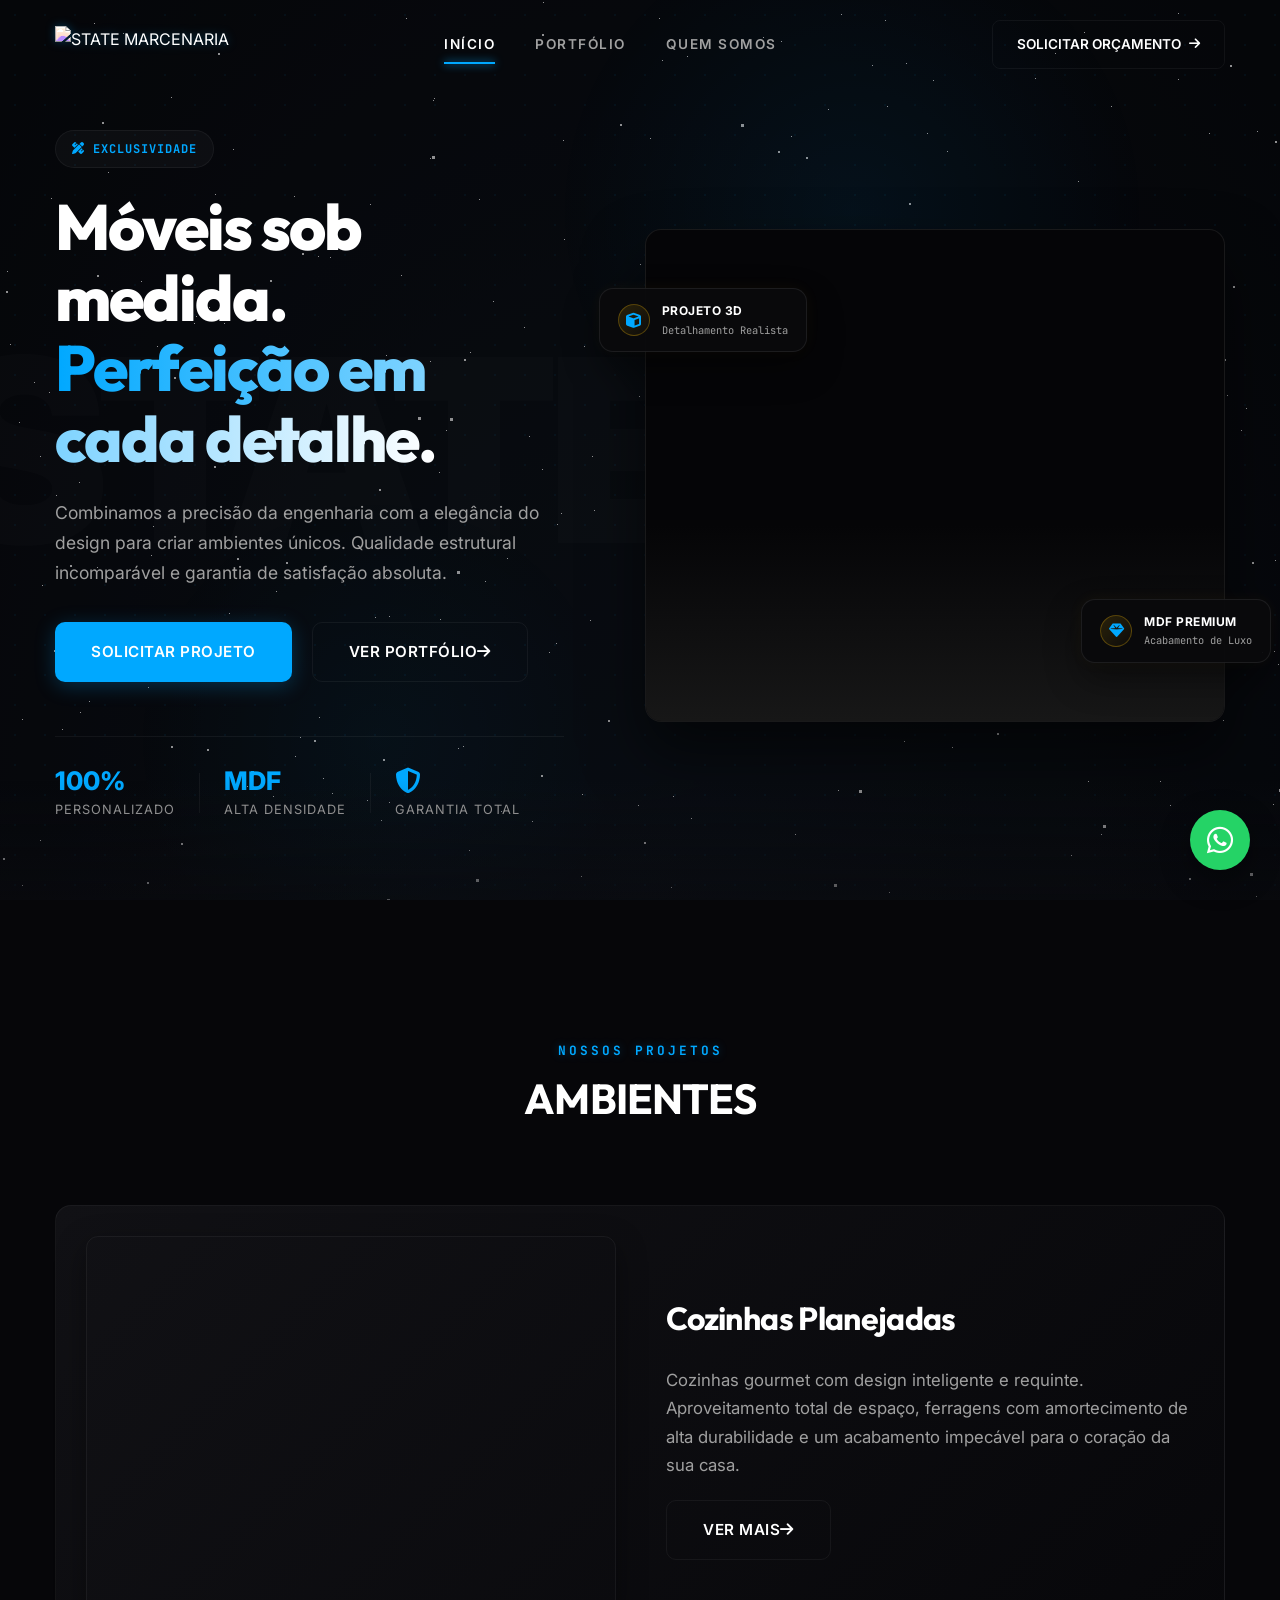
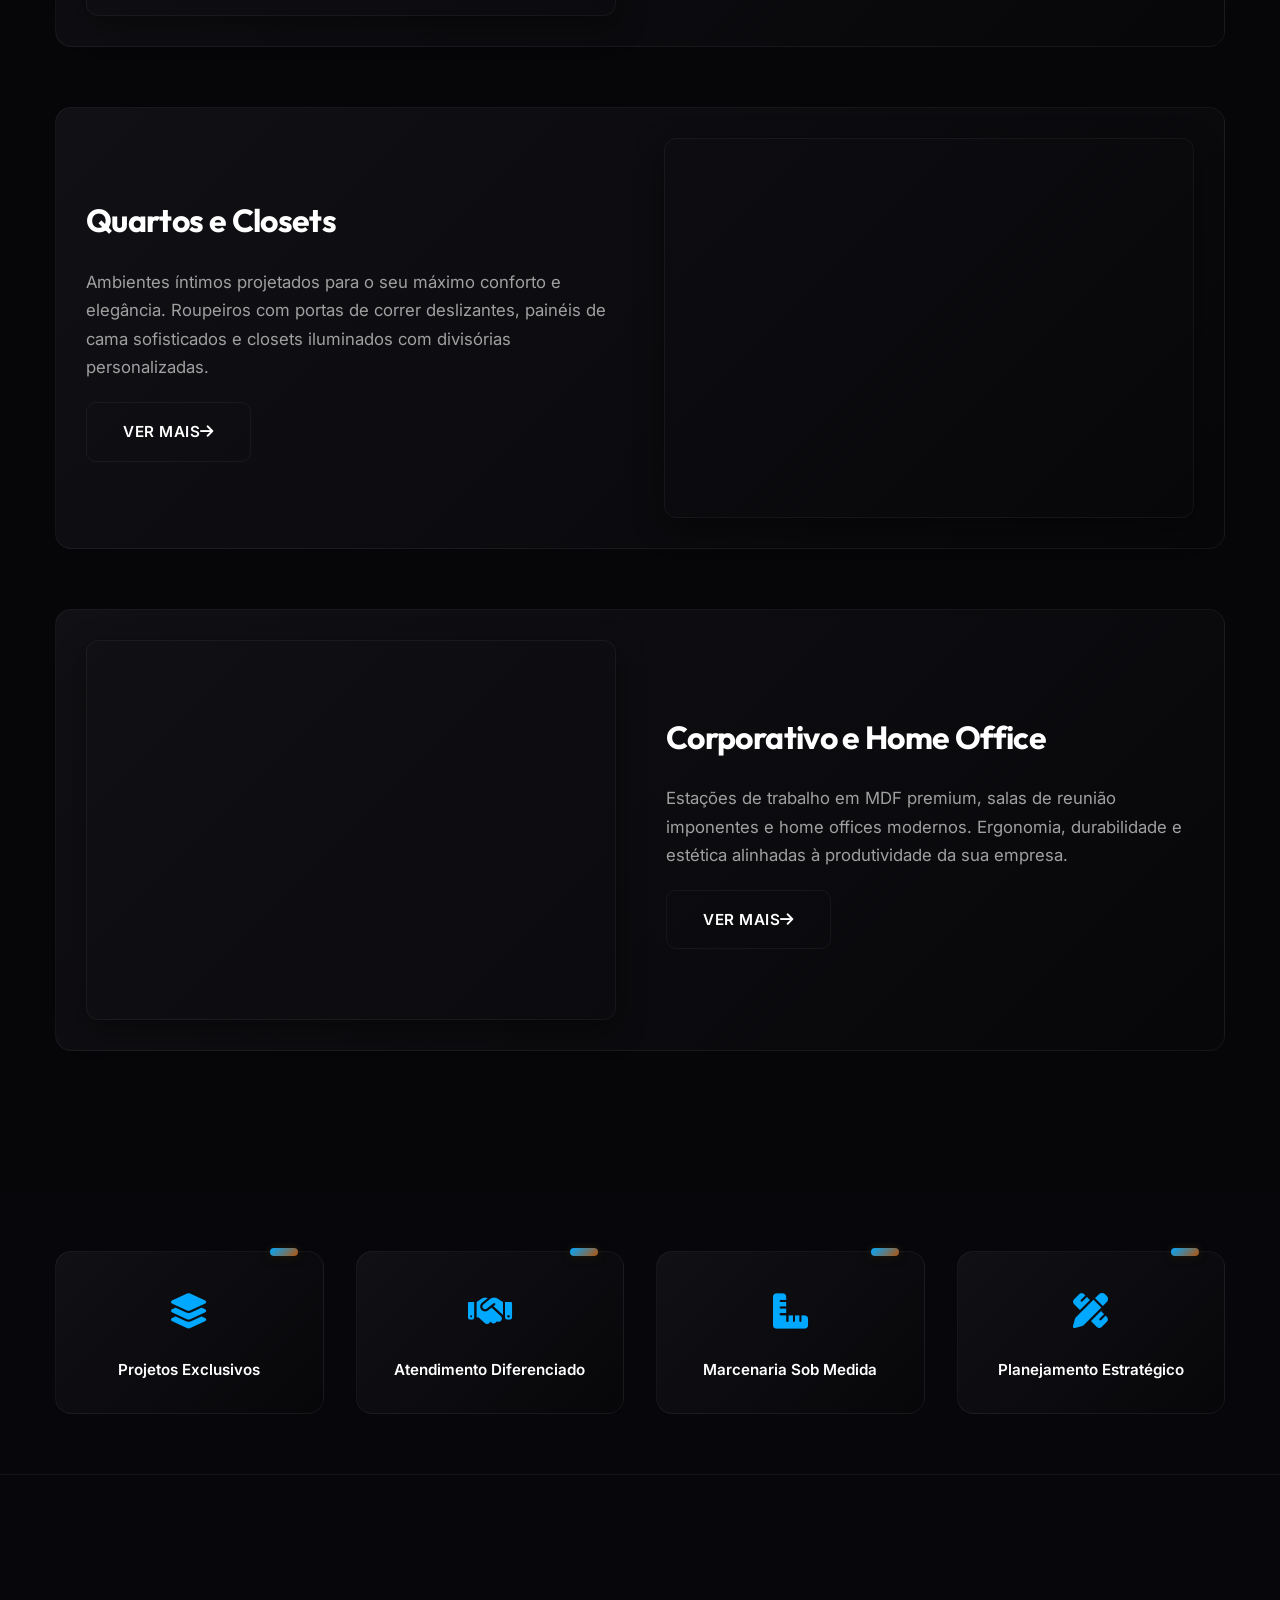
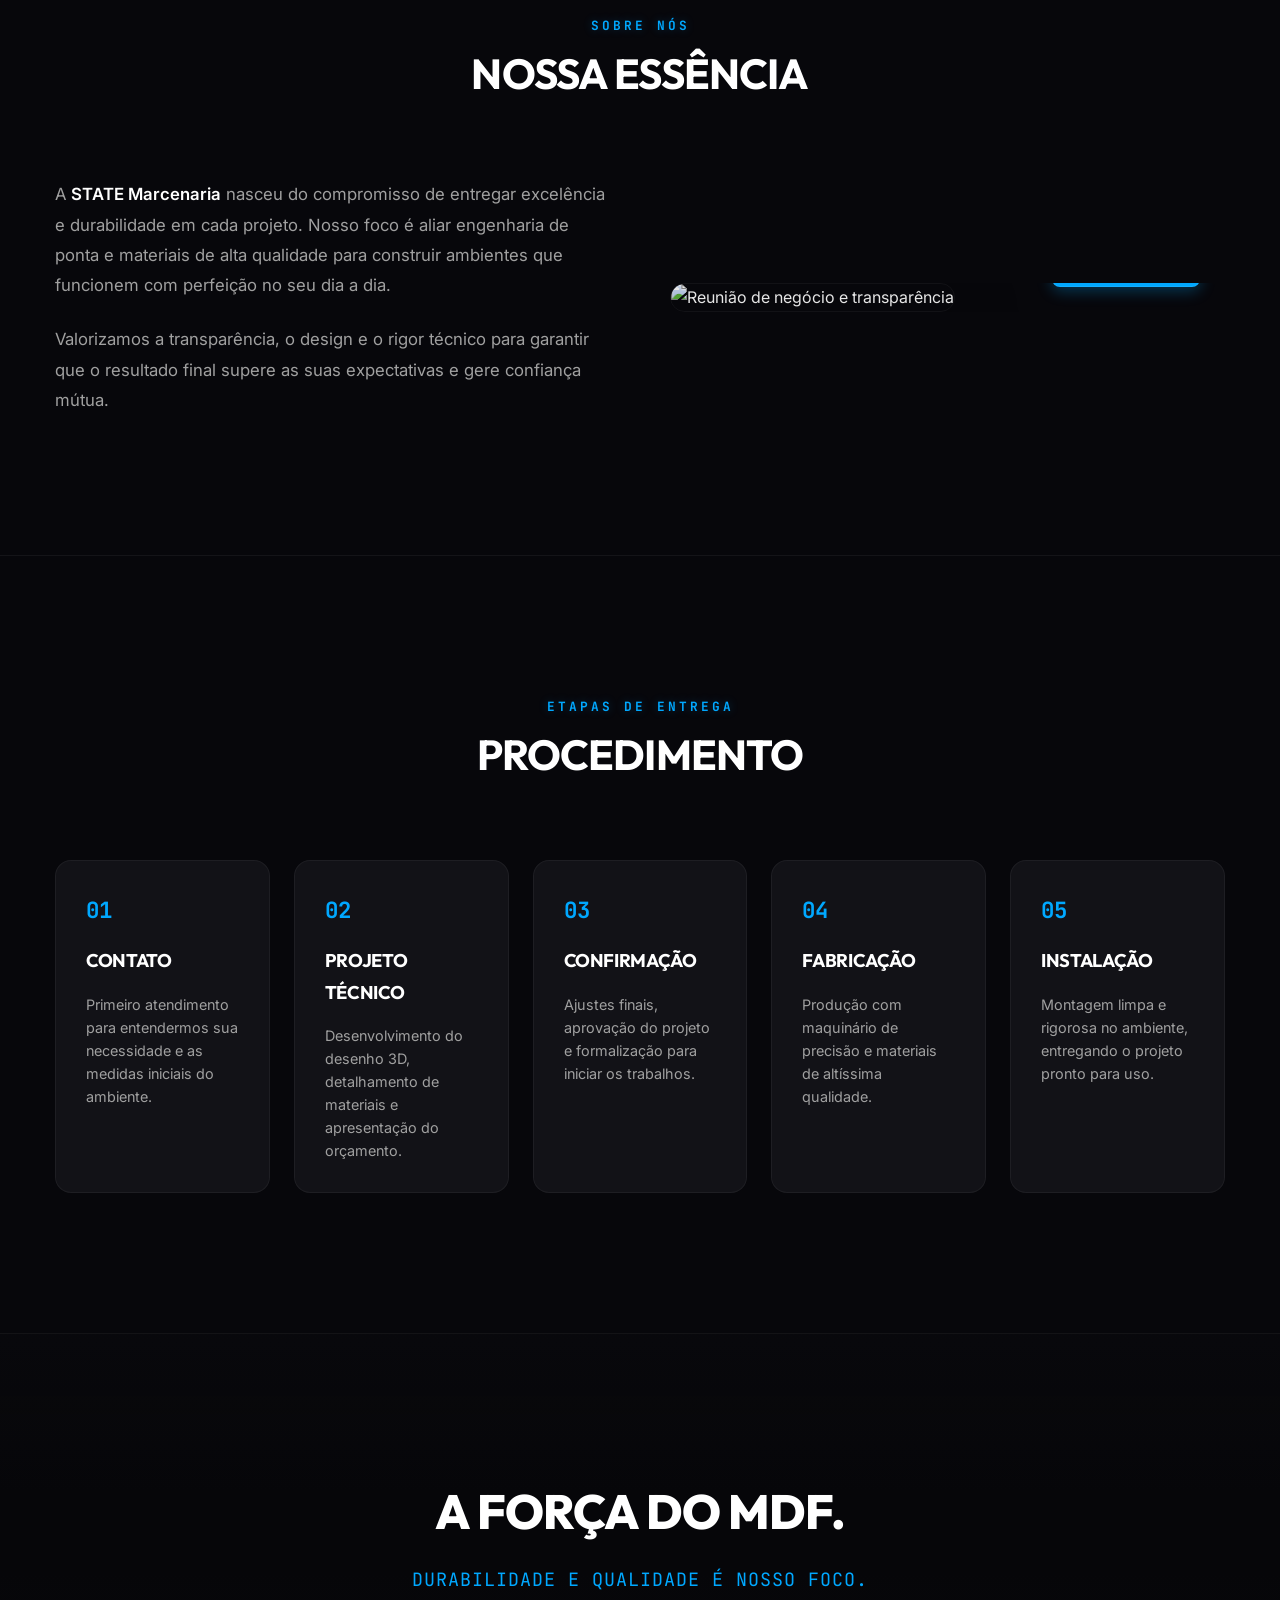
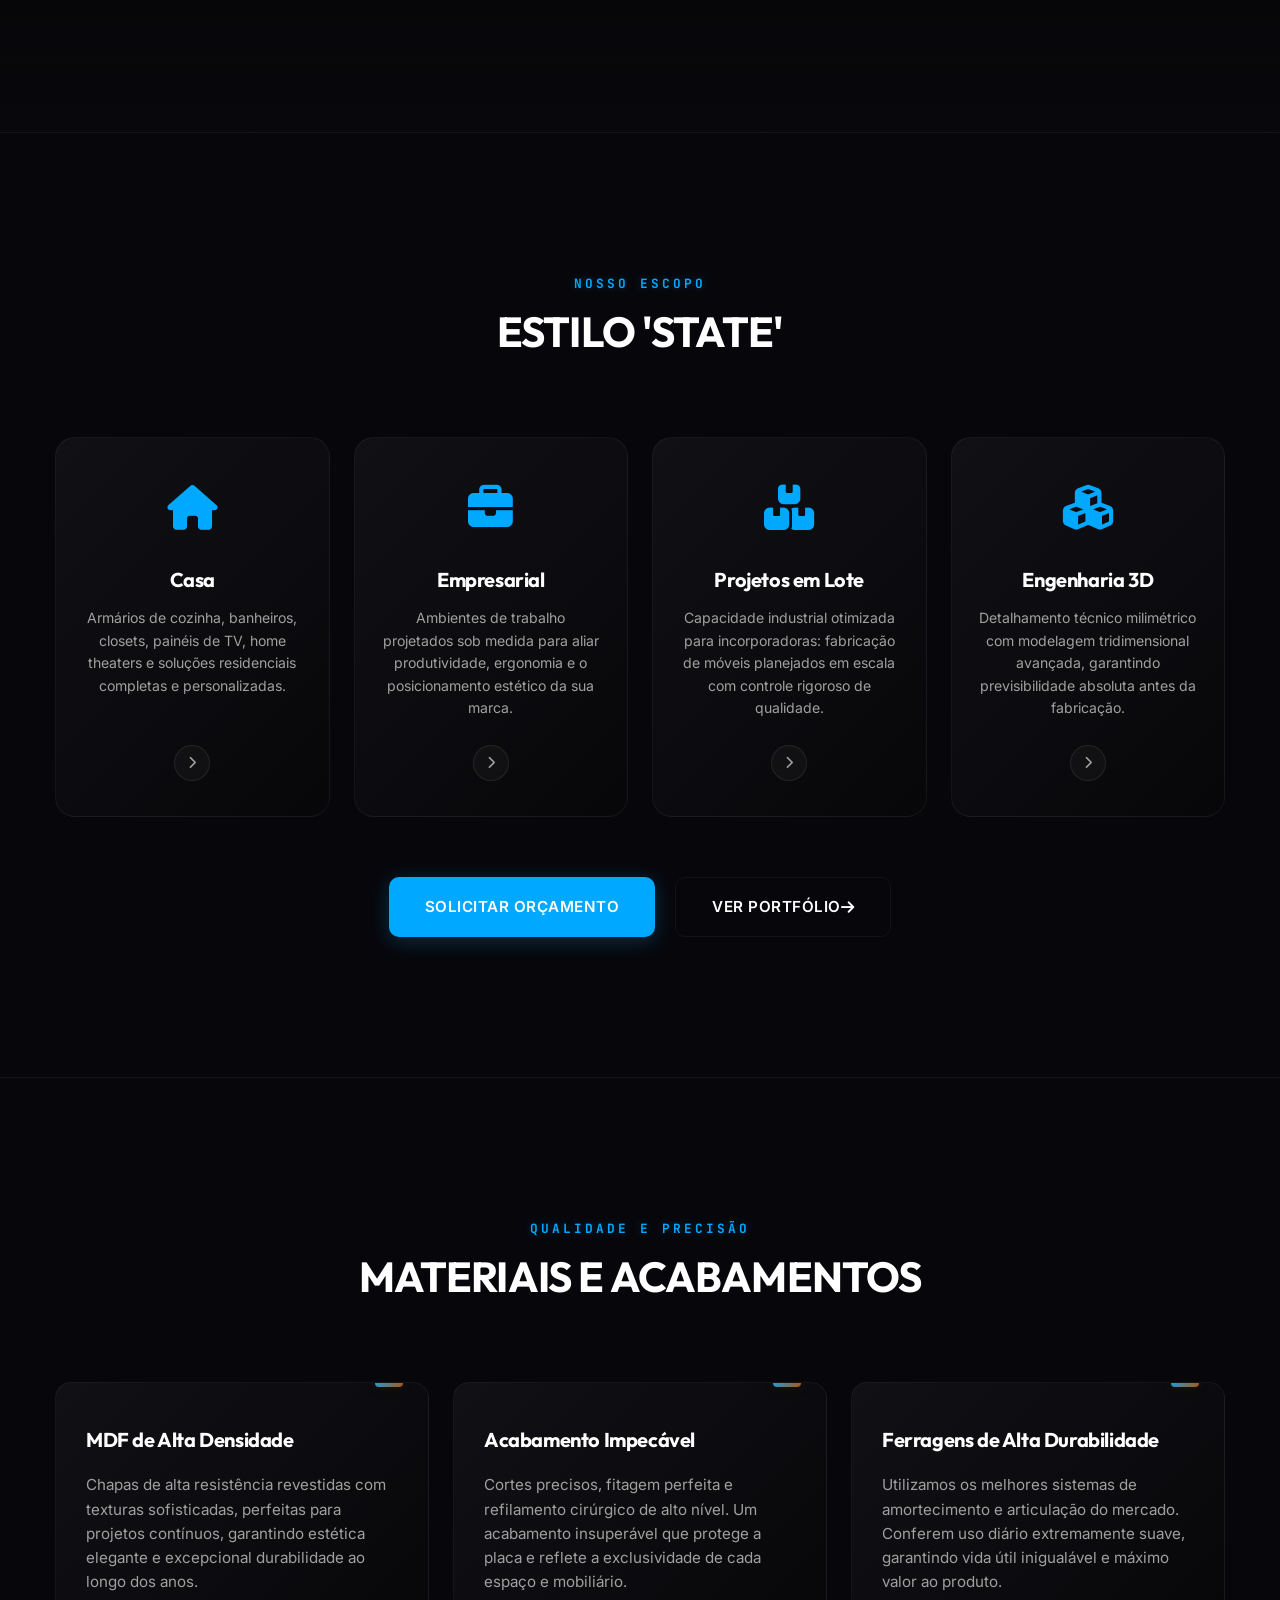
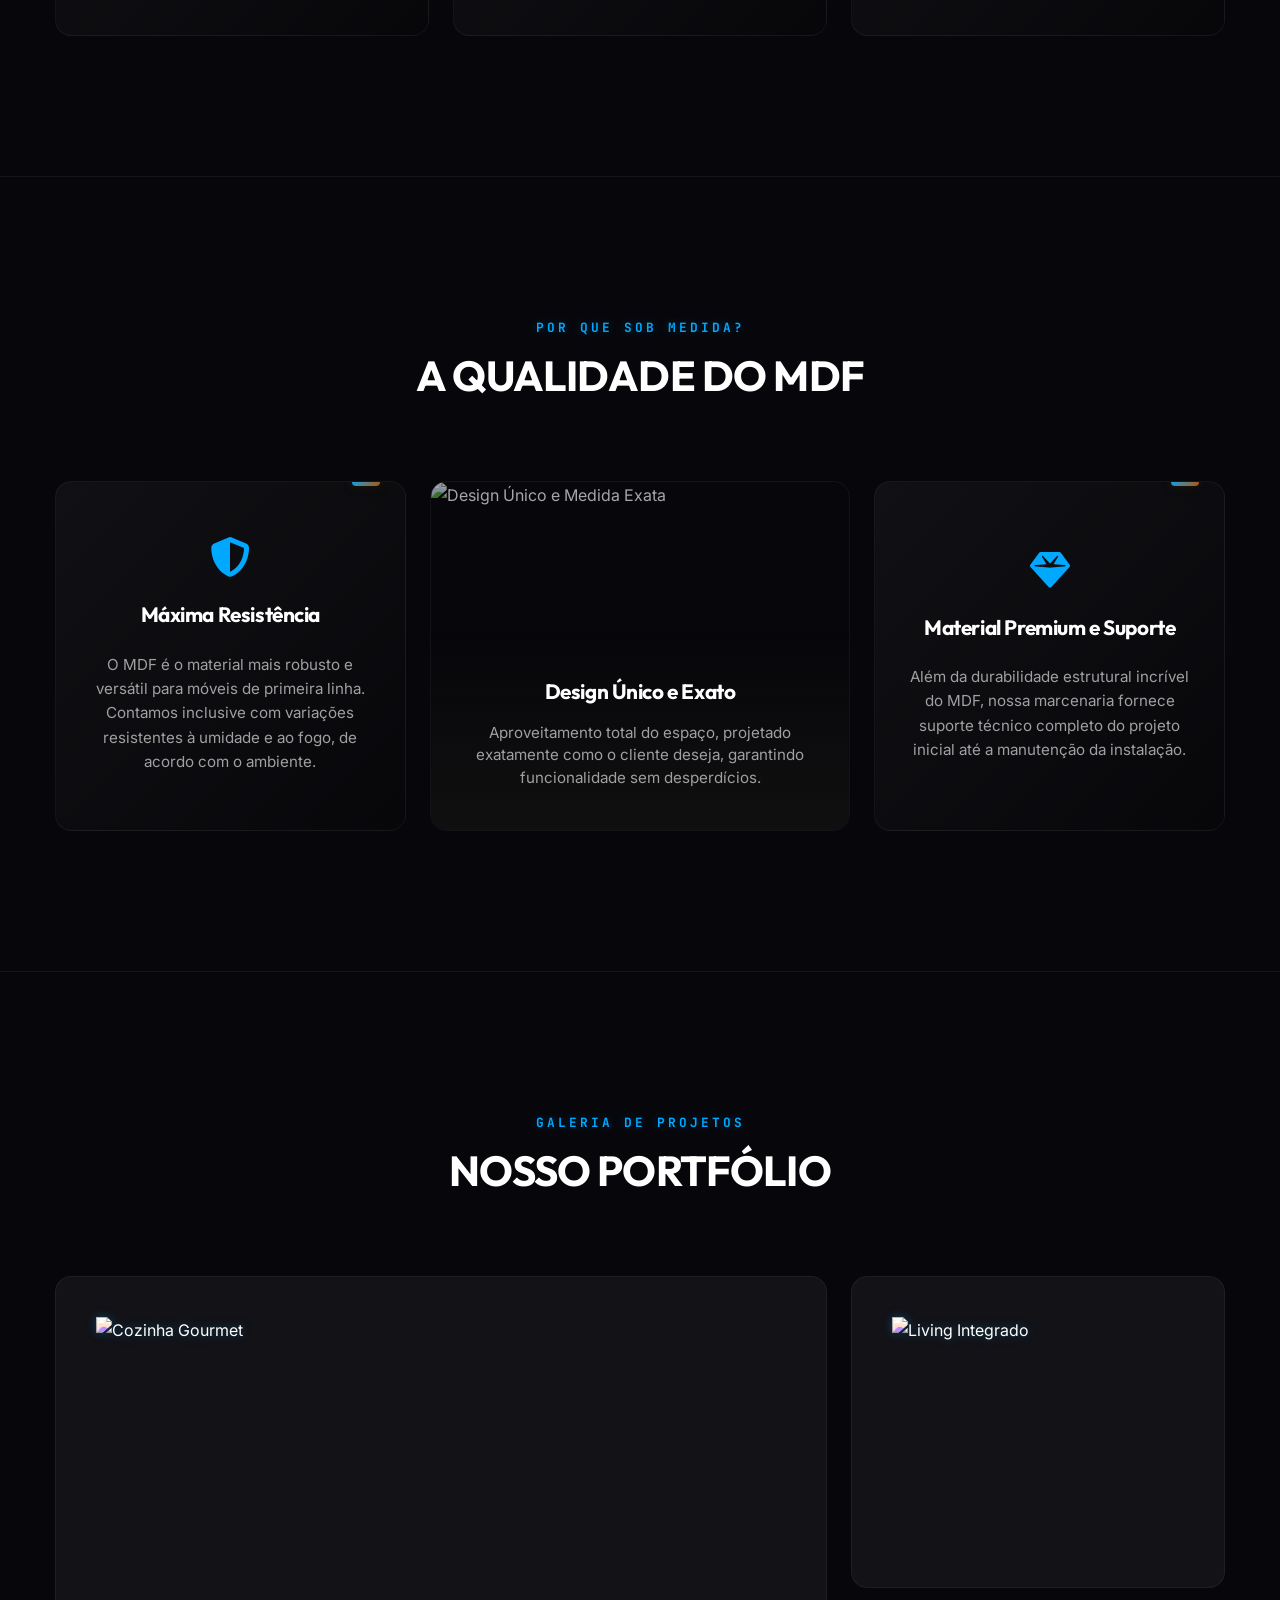
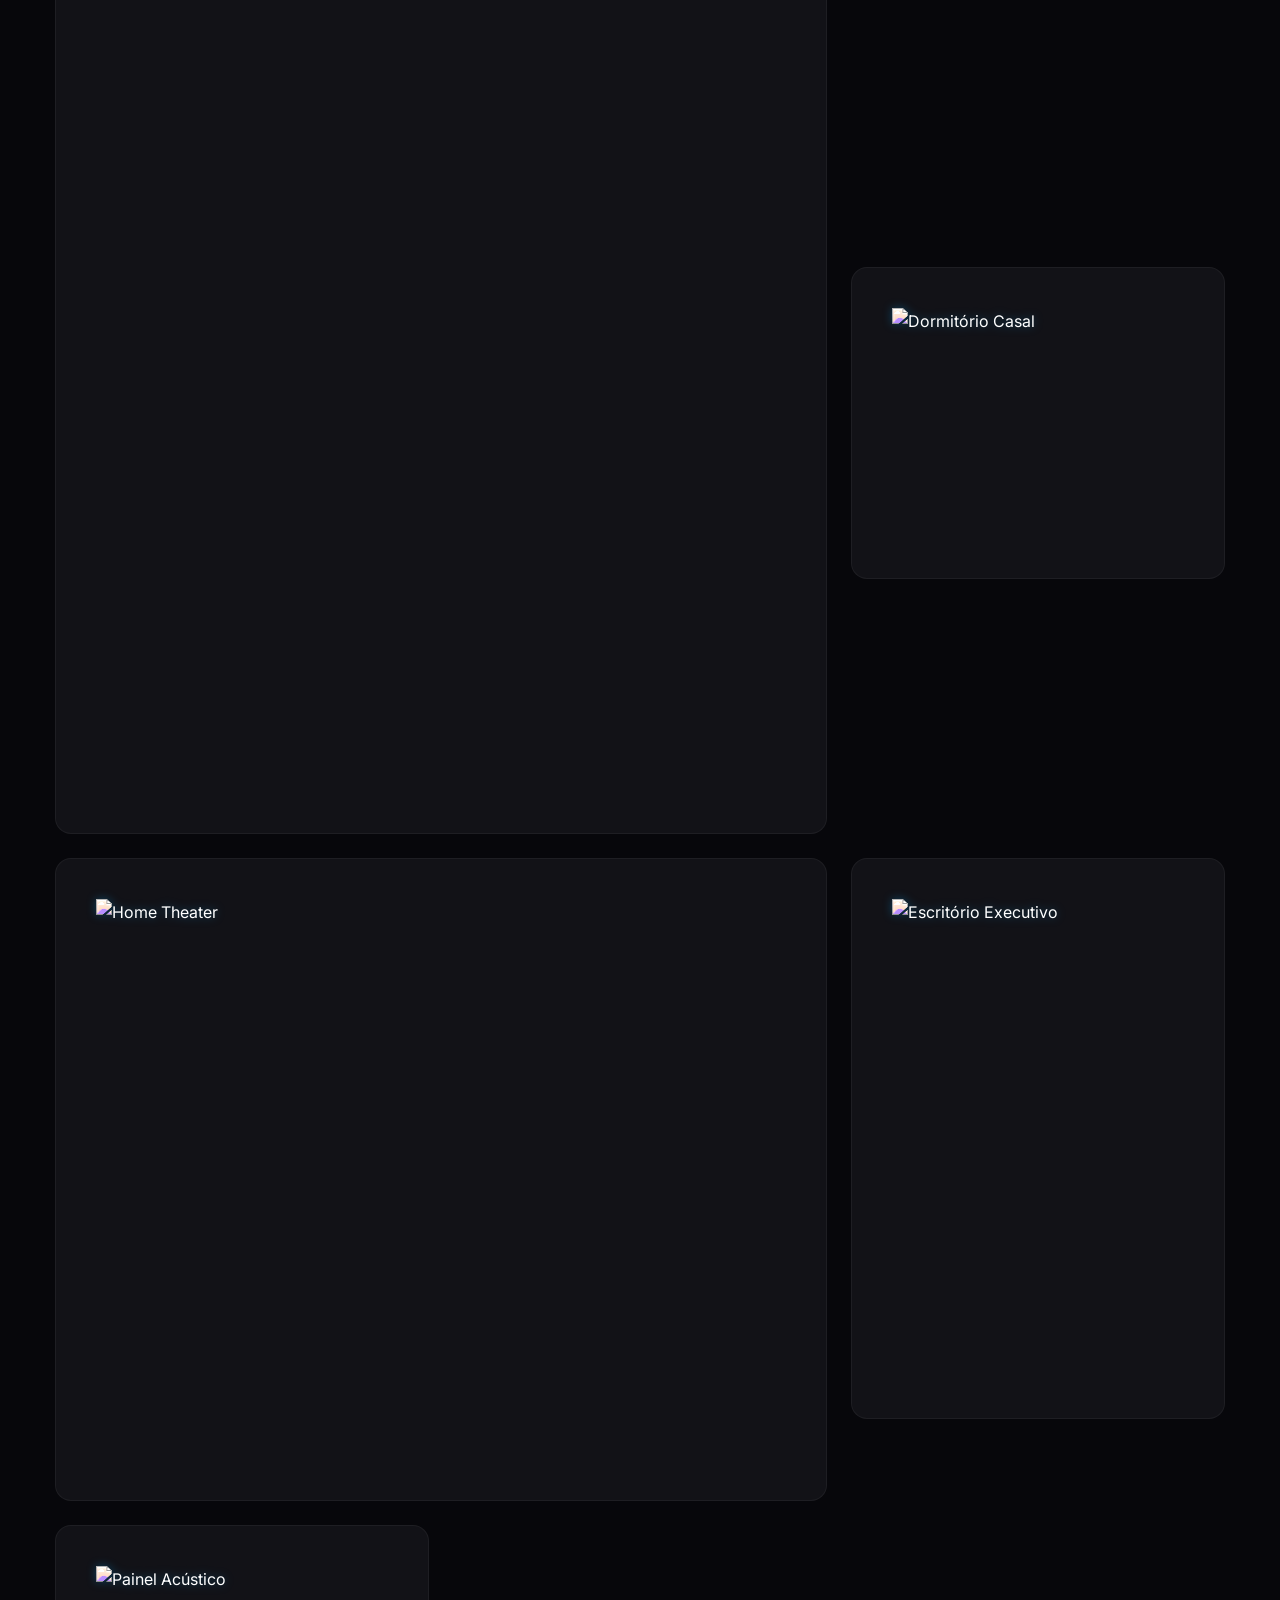
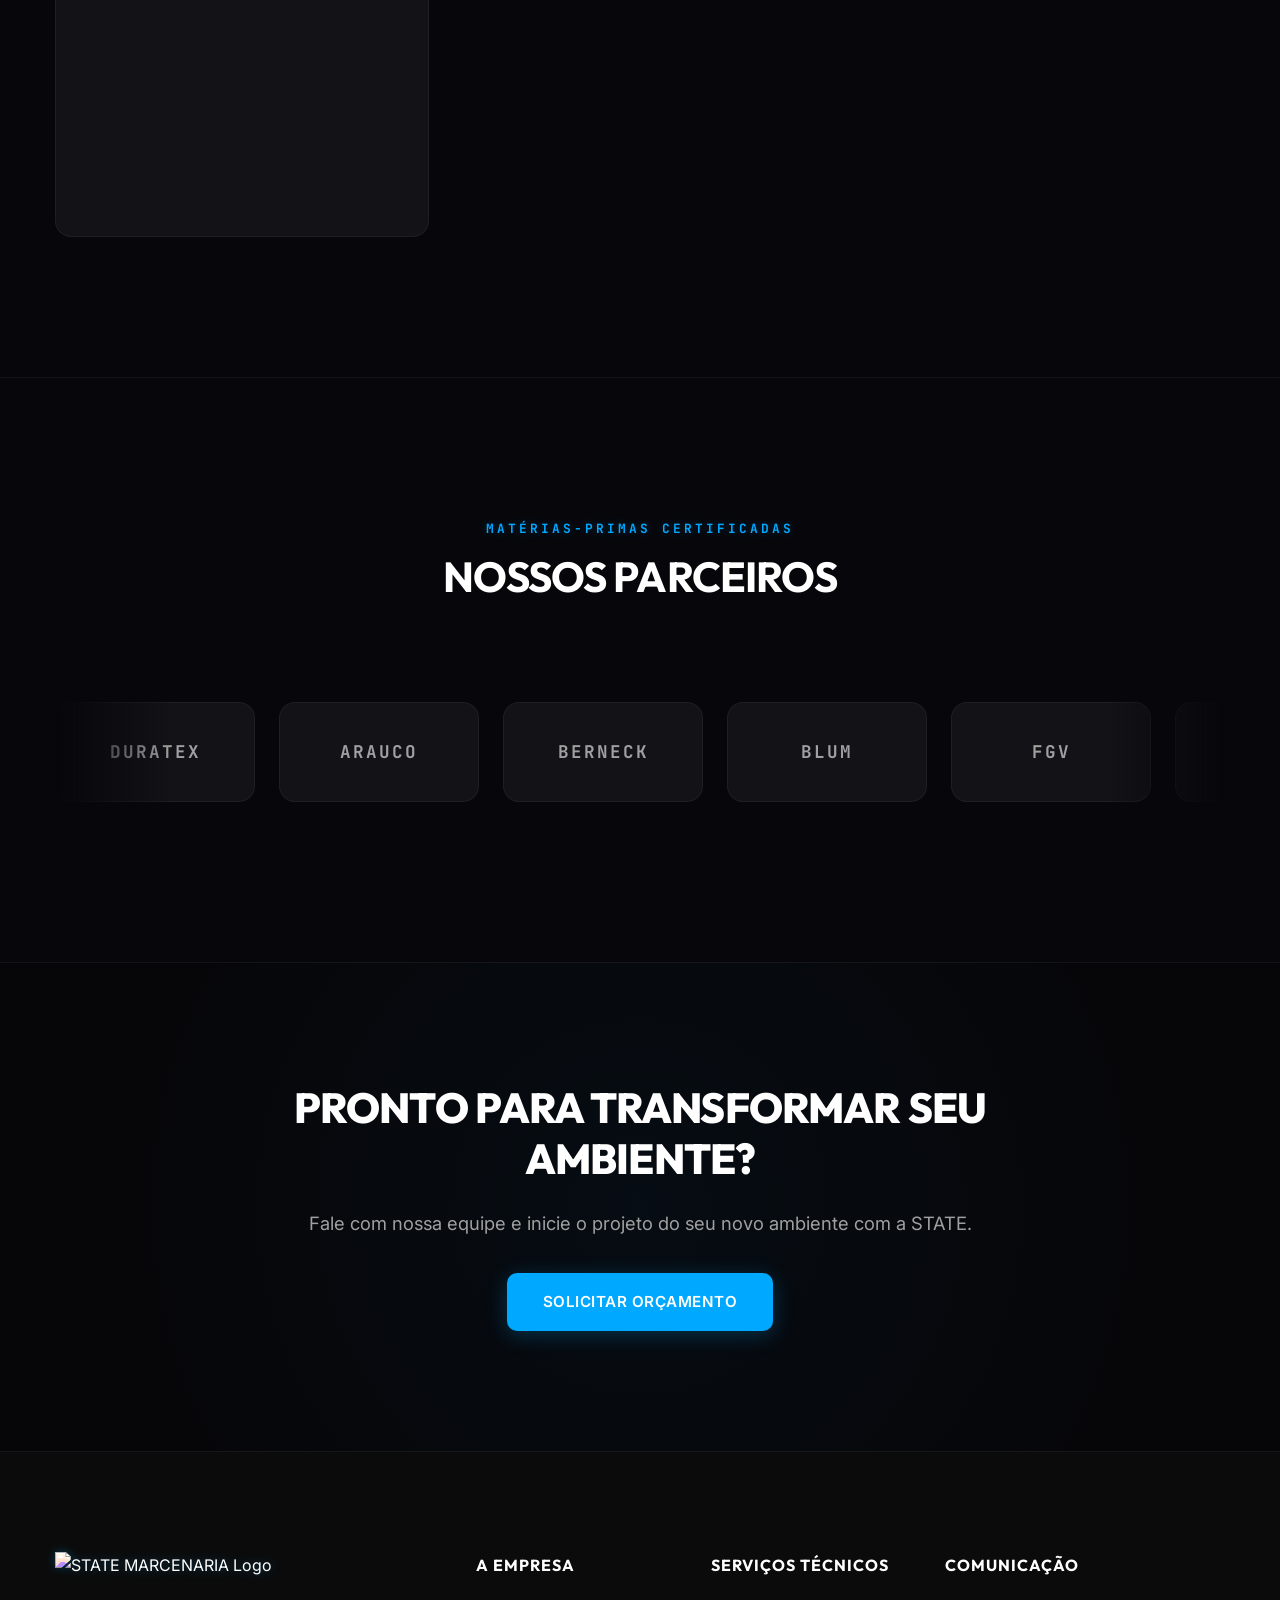
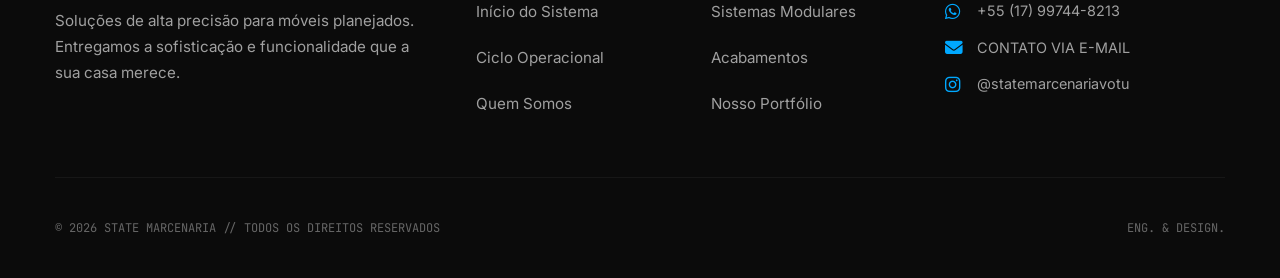
==== commit 85010338: "feat: evolucao premium - performance, seo, acessibilidade, cro e repository pattern" ====
--- a/index.html
+++ b/index.html
@@ -5,20 +5,93 @@
     <meta name="viewport" content="width=device-width, initial-scale=1.0">
     <meta name="description" content="State Marcenaria — Móveis planejados sob medida com design exclusivo, qualidade premium e acabamento refinado. Projetos personalizados para cozinhas, closets, dormitórios e escritórios em Votuporanga/SP.">
     <meta name="keywords" content="marcenaria planejada, móveis sob medida, marcenaria Votuporanga, cozinha planejada, closet planejado, State Marcenaria">
+    <meta name="robots" content="index, follow">
+    <link rel="canonical" href="https://statemarcenaria.com.br/">
+    
+    <!-- Open Graph / Facebook -->
     <meta property="og:title" content="State Marcenaria | Alta Engenharia Moveleira">
     <meta property="og:description" content="Projetos exclusivos de móveis planejados com design único, durabilidade e excelente acabamento.">
     <meta property="og:type" content="website">
-    <meta property="og:url" content="https://statemarcenaria.com.br">
+    <meta property="og:url" content="https://statemarcenaria.com.br/">
     <meta property="og:image" content="https://statemarcenaria.com.br/imgs/logo-state.png">
+    
+    <!-- Twitter Cards -->
+    <meta name="twitter:card" content="summary_large_image">
+    <meta name="twitter:title" content="State Marcenaria | Alta Engenharia Moveleira">
+    <meta name="twitter:description" content="Projetos exclusivos de móveis planejados com design único, durabilidade e excelente acabamento.">
+    <meta name="twitter:image" content="https://statemarcenaria.com.br/imgs/logo-state.png">
+
+    <!-- PWA & Theme -->
+    <meta name="theme-color" content="#050507">
+    <link rel="manifest" href="manifest.json">
+    
+    <!-- Apple Web App Appeyance -->
+    <meta name="apple-mobile-web-app-capable" content="yes">
+    <meta name="apple-mobile-web-app-status-bar-style" content="black-translucent">
+    <meta name="apple-mobile-web-app-title" content="STATE Marcenaria">
+    <link rel="apple-touch-icon" href="imgs/logo-state.png">
+    
     <link rel="icon" type="image/png" href="imgs/logo-state.png">
     <title>State Marcenaria | Alta Engenharia Moveleira</title>
-    <!-- Google Fonts: Inter and JetBrains Mono -->
+    
+    <!-- Performance: DNS Prefetch & Preconnect -->
+    <link rel="dns-prefetch" href="https://fonts.googleapis.com">
+    <link rel="dns-prefetch" href="https://fonts.gstatic.com">
+    <link rel="dns-prefetch" href="https://cdnjs.cloudflare.com">
     <link rel="preconnect" href="https://fonts.googleapis.com">
     <link rel="preconnect" href="https://fonts.gstatic.com" crossorigin>
+    <link rel="preconnect" href="https://cdnjs.cloudflare.com" crossorigin>
+    
+    <!-- Performance: Preload Largest Contentful Paint (LCP) Image -->
+    <link rel="preload" href="imgs/background.jpg" as="image" fetchpriority="high">
+    
+    <!-- Google Fonts: Inter, Outfit and JetBrains Mono -->
     <link href="https://fonts.googleapis.com/css2?family=Inter:wght@400;500;600;700;800&family=Outfit:wght@300;400;500;600;700;800;900&family=JetBrains+Mono:wght@400;700&display=swap" rel="stylesheet">
     <link rel="stylesheet" href="style.css?v=2026061717">
     <!-- FontAwesome for icons -->
-    <link rel="stylesheet" href="https://cdnjs.cloudflare.com/ajax/libs/font-awesome/6.4.0/css/all.min.css">
+    <link rel="stylesheet" href="https://cdnjs.cloudflare.com/ajax/libs/font-awesome/6.4.0/css/all.min.css" crossorigin="anonymous">
+
+    <!-- Schema.org JSON-LD Structured Data -->
+    <script type="application/ld+json">
+    {
+      "@context": "https://schema.org",
+      "@type": "FurnitureStore",
+      "name": "State Marcenaria",
+      "image": "https://statemarcenaria.com.br/imgs/logo-state.png",
+      "@id": "https://statemarcenaria.com.br/#organization",
+      "url": "https://statemarcenaria.com.br",
+      "telephone": "+5517997448213",
+      "priceRange": "$$$$",
+      "address": {
+        "@type": "PostalAddress",
+        "streetAddress": "Votuporanga",
+        "addressLocality": "Votuporanga",
+        "addressRegion": "SP",
+        "postalCode": "15500-000",
+        "addressCountry": "BR"
+      },
+      "geo": {
+        "@type": "GeoCoordinates",
+        "latitude": -20.4201,
+        "longitude": -49.9724
+      },
+      "openingHoursSpecification": {
+        "@type": "OpeningHoursSpecification",
+        "dayOfWeek": [
+          "Monday",
+          "Tuesday",
+          "Wednesday",
+          "Thursday",
+          "Friday"
+        ],
+        "opens": "08:00",
+        "closes": "18:00"
+      },
+      "sameAs": [
+        "https://www.instagram.com/statemarcenariavotu/"
+      ]
+    }
+    </script>
 </head>
 <body class="theme-dark">
 
@@ -38,7 +111,7 @@
                 <a href="#" class="nav-brand">
                     <img src="imgs/logo-state.png" alt="STATE MARCENARIA" class="nav-logo">
                 </a>
-                <div class="menu-toggle" id="mobile-menu">
+                <div class="menu-toggle" id="mobile-menu" role="button" tabindex="0" aria-label="Menu de navegação" aria-expanded="false">
                     <span class="bar"></span>
                     <span class="bar"></span>
                     <span class="bar"></span>
@@ -559,10 +632,20 @@
             </div>
             <form id="consultation-form">
                 <div class="input-group">
-                    <label>SEU NOME</label>
+                    <label for="client-name">SEU NOME</label>
                     <input type="text" id="client-name" required placeholder="Seu nome completo">
                 </div>
-                <button type="submit" class="btn-tech-primary w-100">CONECTAR AO WHATSAPP <i class="fa-brands fa-whatsapp"></i></button>
+                <div class="input-group" style="margin-top: 20px;">
+                    <label for="project-type-select">AMBIENTE DE INTERESSE</label>
+                    <select id="project-type-select" style="width: 100%; height: 50px; background-color: var(--bg-card-hover); border: 1px solid var(--border); border-radius: var(--radius-input); padding: 0 16px; color: var(--text-primary); font-size: 1rem; outline: none; transition: var(--transition); appearance: none; -webkit-appearance: none; cursor: pointer;">
+                        <option value="Cozinha Gourmet" style="background: #121217; color: #fff;">Cozinha Planejada / Gourmet</option>
+                        <option value="Dormitório/Closet" style="background: #121217; color: #fff;">Quarto / Closet</option>
+                        <option value="Corporativo/Office" style="background: #121217; color: #fff;">Corporativo ou Home Office</option>
+                        <option value="Residência Completa" style="background: #121217; color: #fff;">Residência Completa (Alto Padrão)</option>
+                        <option value="Outro" style="background: #121217; color: #fff;">Outros Projetos Especiais</option>
+                    </select>
+                </div>
+                <button type="submit" class="btn-tech-primary w-100" style="margin-top: 25px;">CONECTAR AO WHATSAPP <i class="fa-brands fa-whatsapp"></i></button>
             </form>
         </div>
     </div>
@@ -582,6 +665,6 @@
     </a>
 
     <!-- Scripts -->
-    <script src="script.js?v=20260617"></script>
+    <script src="script.js?v=20260617" defer></script>
 </body>
 </html>
--- a/style.css
+++ b/style.css
@@ -3,7 +3,6 @@
    ========================================================================== */
 
 /* --- Fonts & Import --- */
-@import url('https://fonts.googleapis.com/css2?family=Inter:wght@400;500;600;700;800&family=JetBrains+Mono:wght@400;700&display=swap');
 
 /* --- Design System Tokens (TechGear DNA) --- */
 :root {
@@ -58,6 +57,12 @@
     box-sizing: border-box;
 }
 
+*:focus-visible {
+    outline: 2px solid var(--primary);
+    outline-offset: 4px;
+    box-shadow: 0 0 10px rgba(0, 168, 255, 0.4);
+}
+
 html {
     scroll-behavior: smooth;
     font-size: 16px;
@@ -1853,7 +1858,10 @@
 
 /* Lightbox Modal */
 .lightbox-modal {
-    display: none;
+    opacity: 0;
+    pointer-events: none;
+    transition: opacity 0.4s cubic-bezier(0.16, 1, 0.3, 1), backdrop-filter 0.4s;
+    display: flex;
     position: fixed;
     top: 0;
     left: 0;
@@ -1868,7 +1876,8 @@
 }
 
 .lightbox-modal.show {
-    display: flex;
+    opacity: 1;
+    pointer-events: auto;
 }
 
 .lightbox-content-wrapper {
@@ -1878,6 +1887,12 @@
     display: flex;
     flex-direction: column;
     gap: 20px;
+    transform: scale(0.95) translateY(10px);
+    transition: transform 0.4s cubic-bezier(0.16, 1, 0.3, 1);
+}
+
+.lightbox-modal.show .lightbox-content-wrapper {
+    transform: scale(1) translateY(0);
 }
 
 .lightbox-img {
@@ -1886,6 +1901,13 @@
     border-radius: 12px;
     border: 1px solid var(--border);
     object-fit: contain;
+    cursor: zoom-in;
+    transition: transform 0.4s cubic-bezier(0.16, 1, 0.3, 1);
+}
+
+.lightbox-img.zoomed {
+    transform: scale(1.35);
+    cursor: zoom-out;
 }
 
 .lightbox-caption {
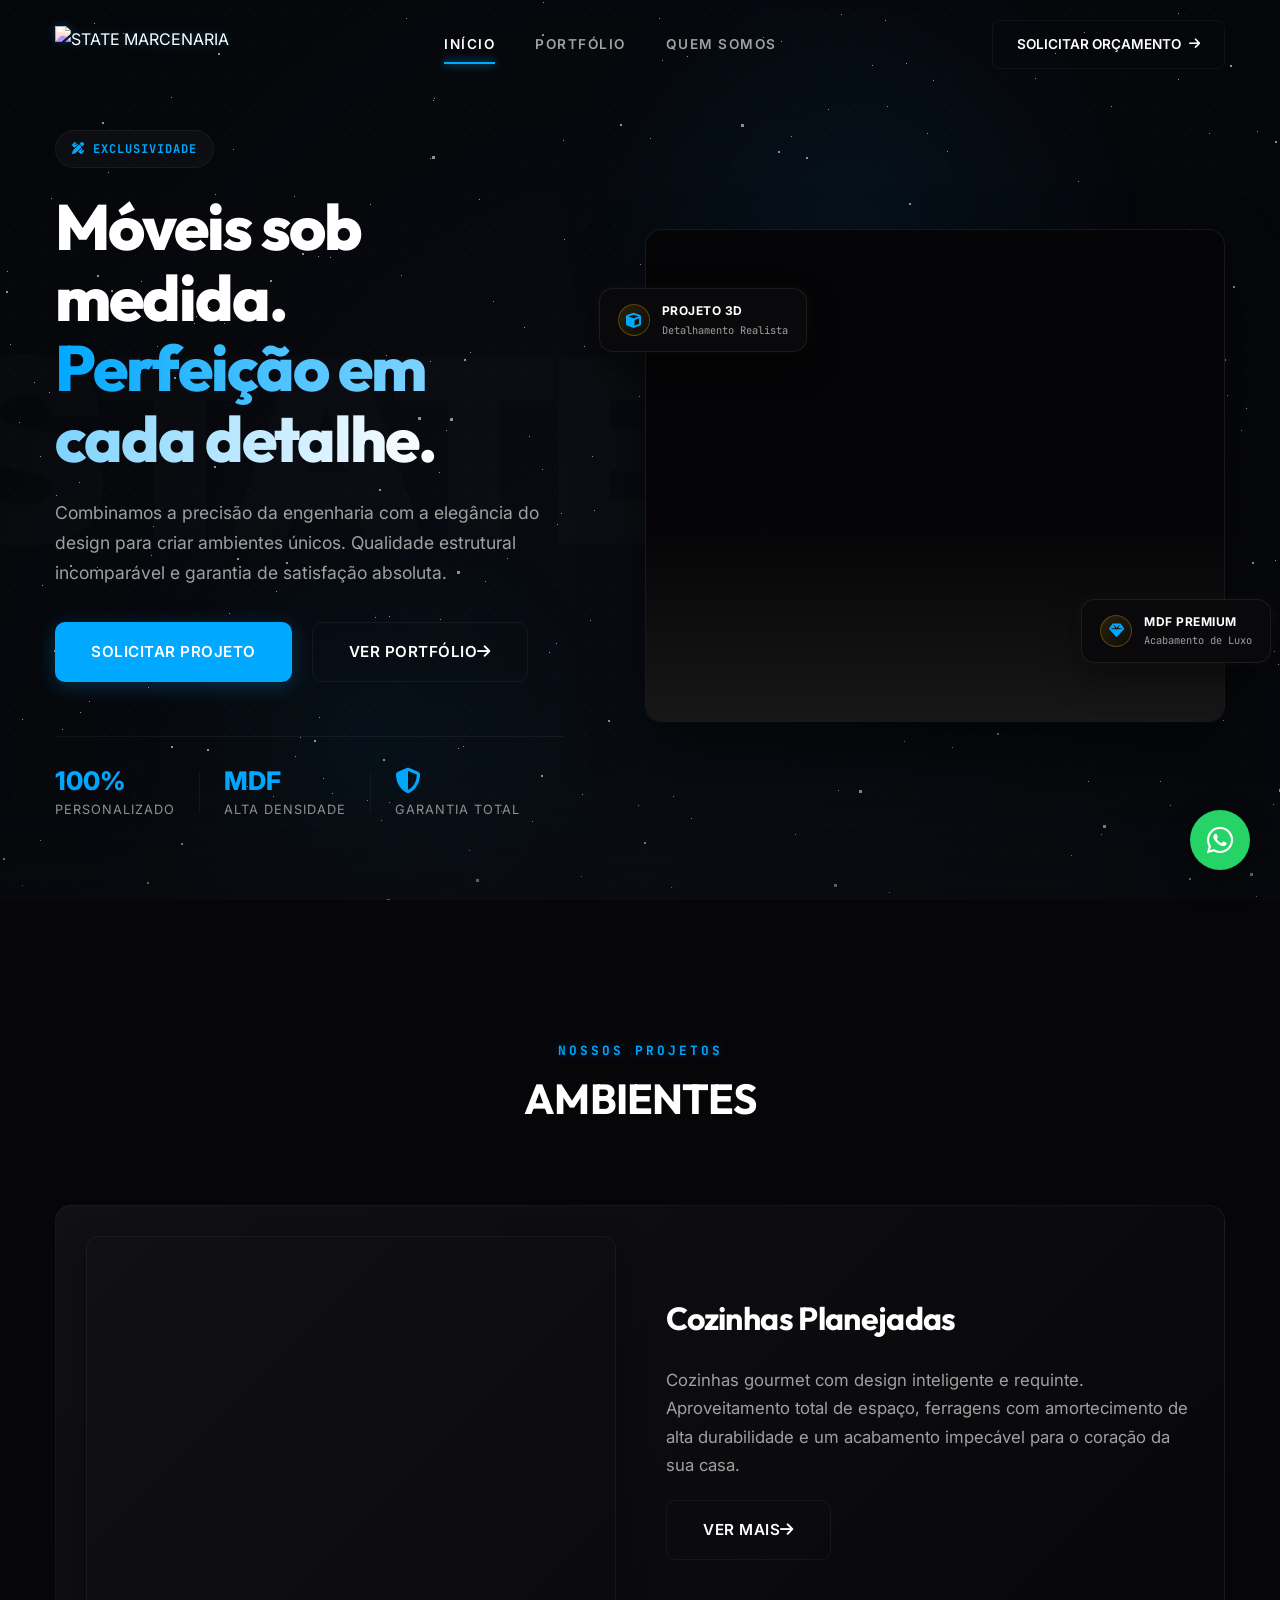
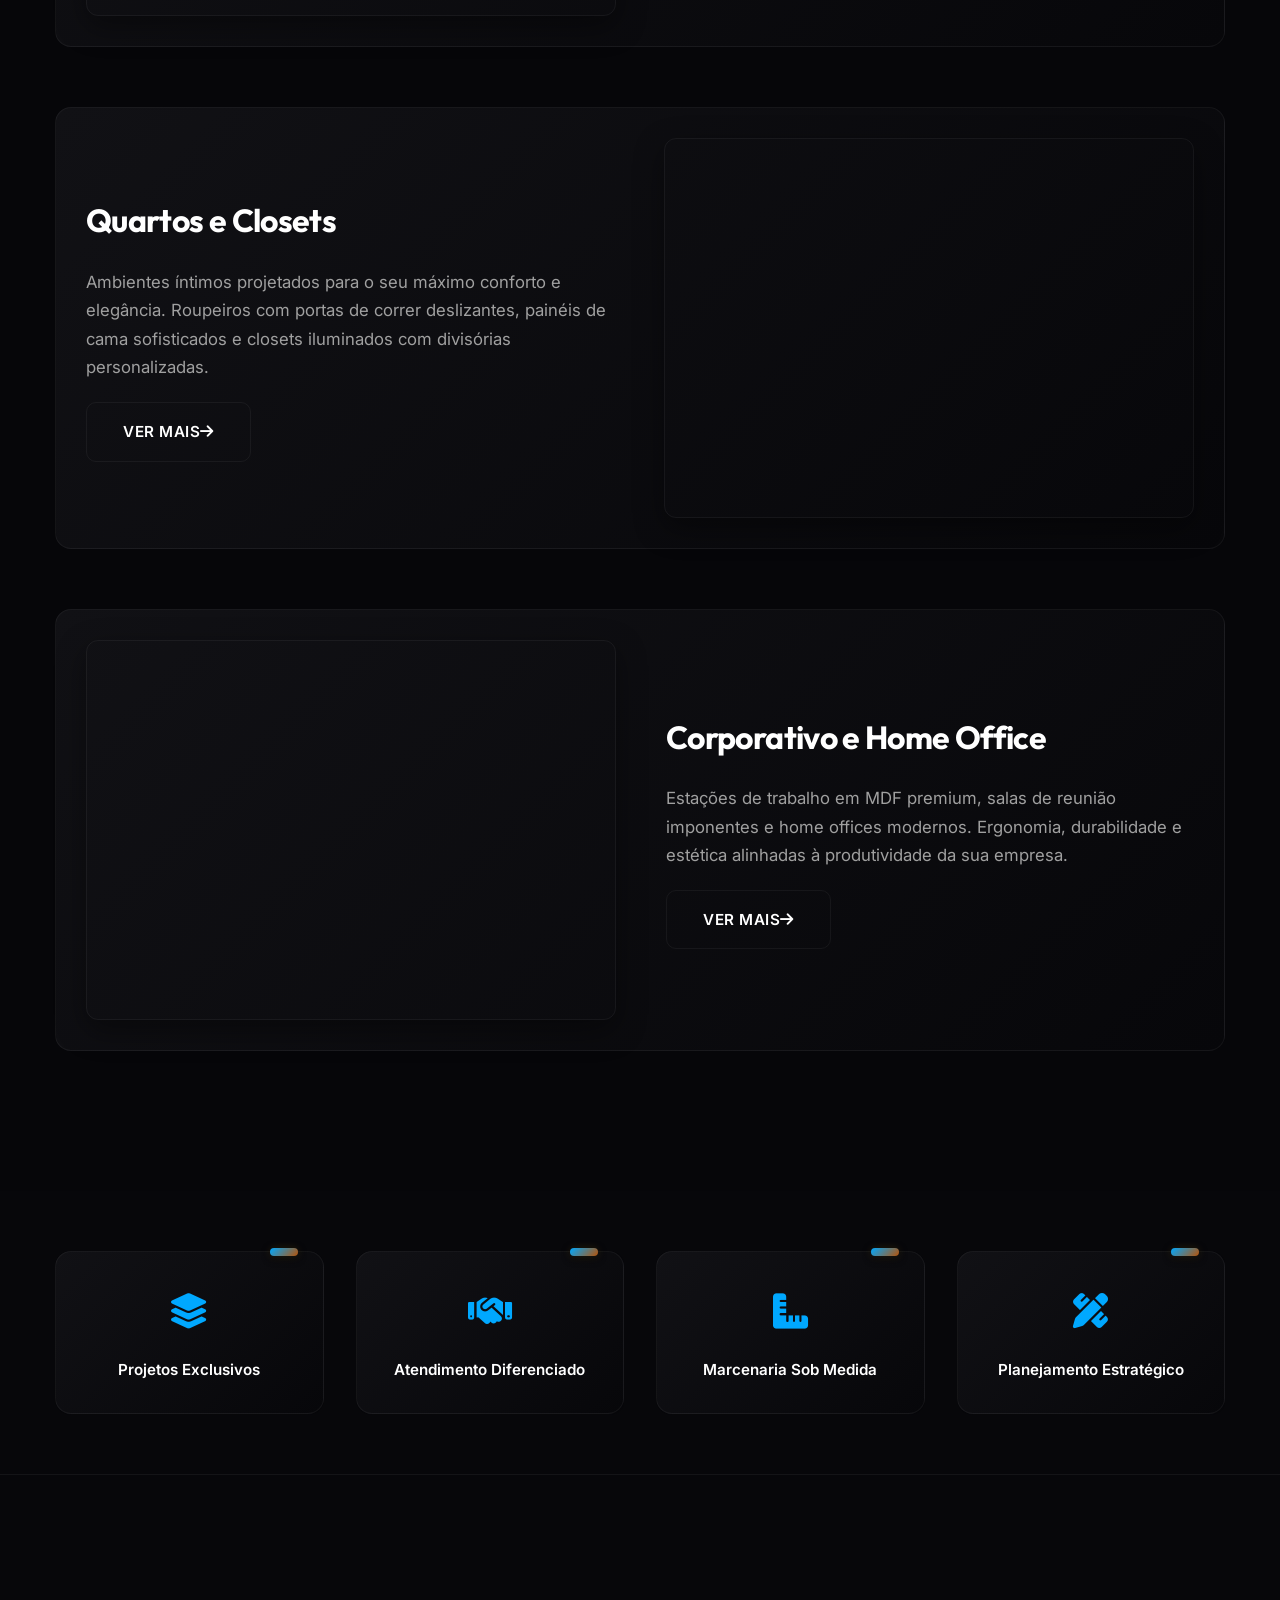
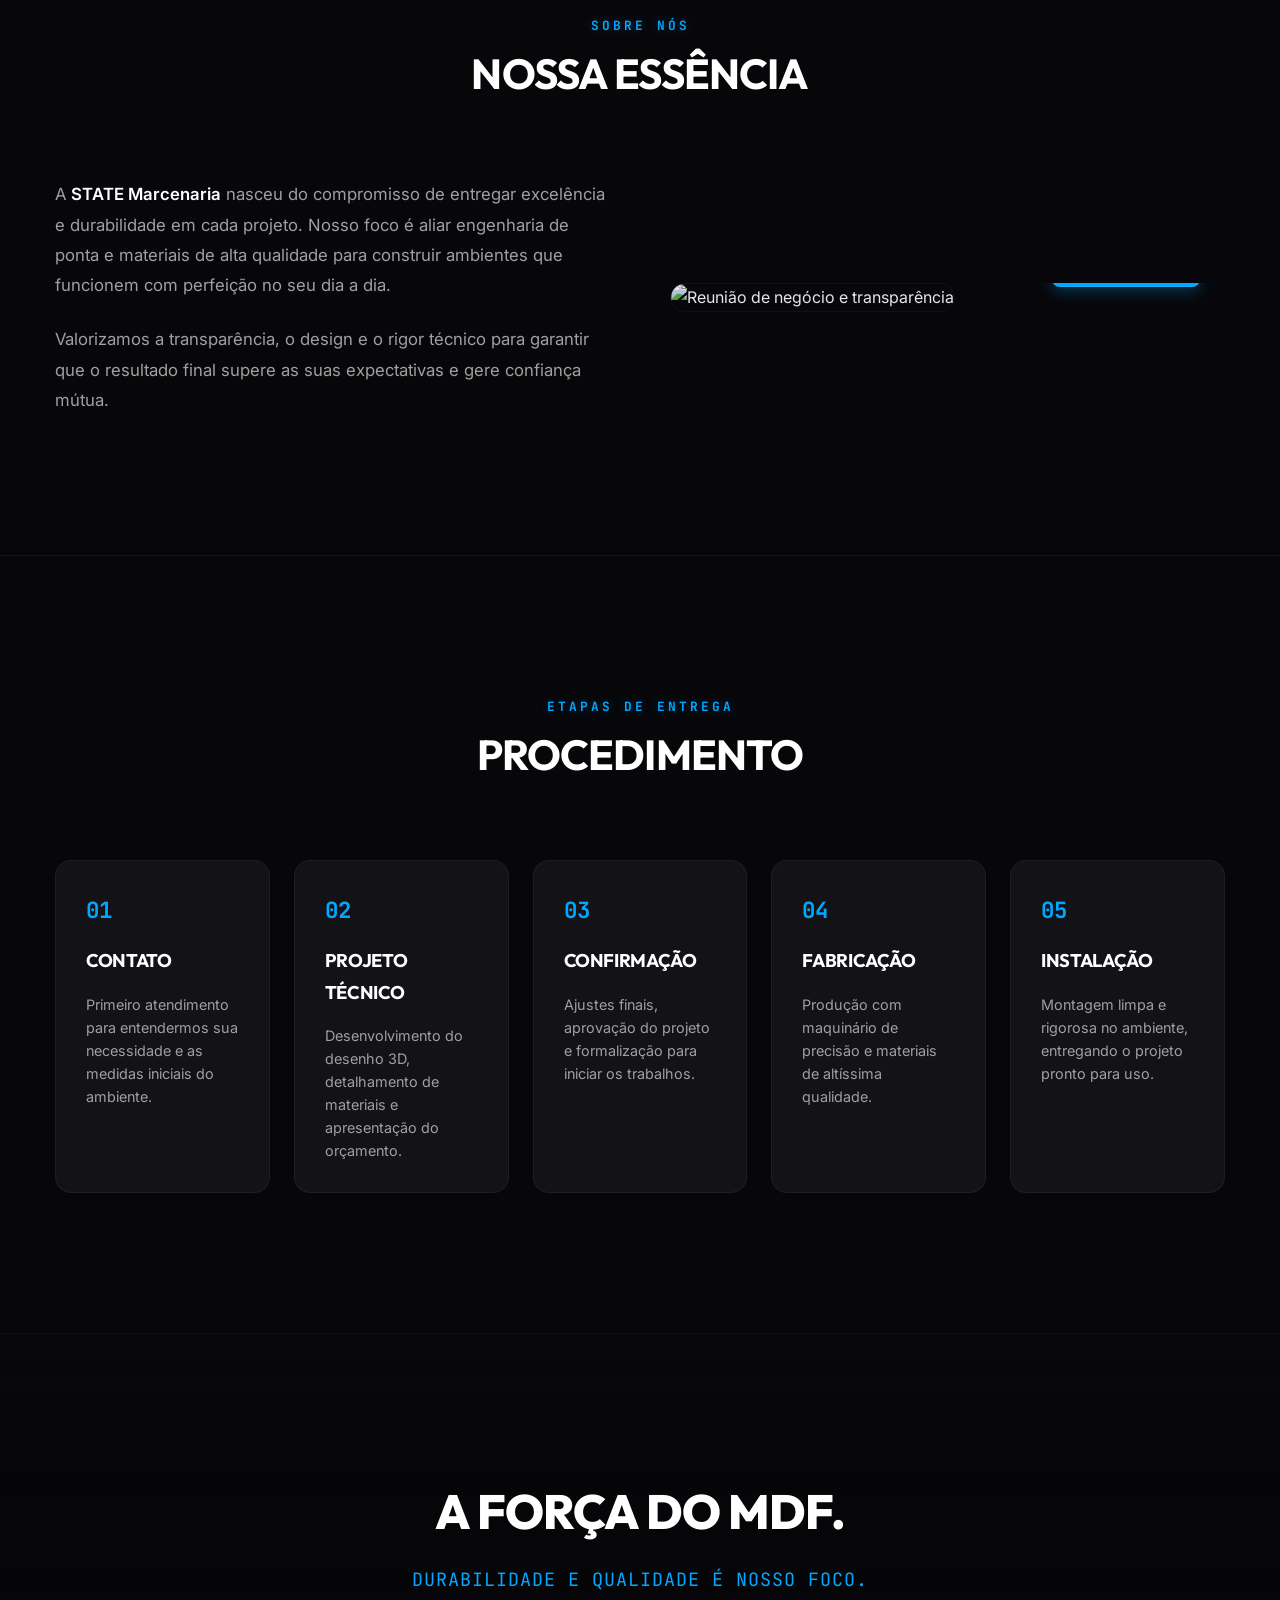
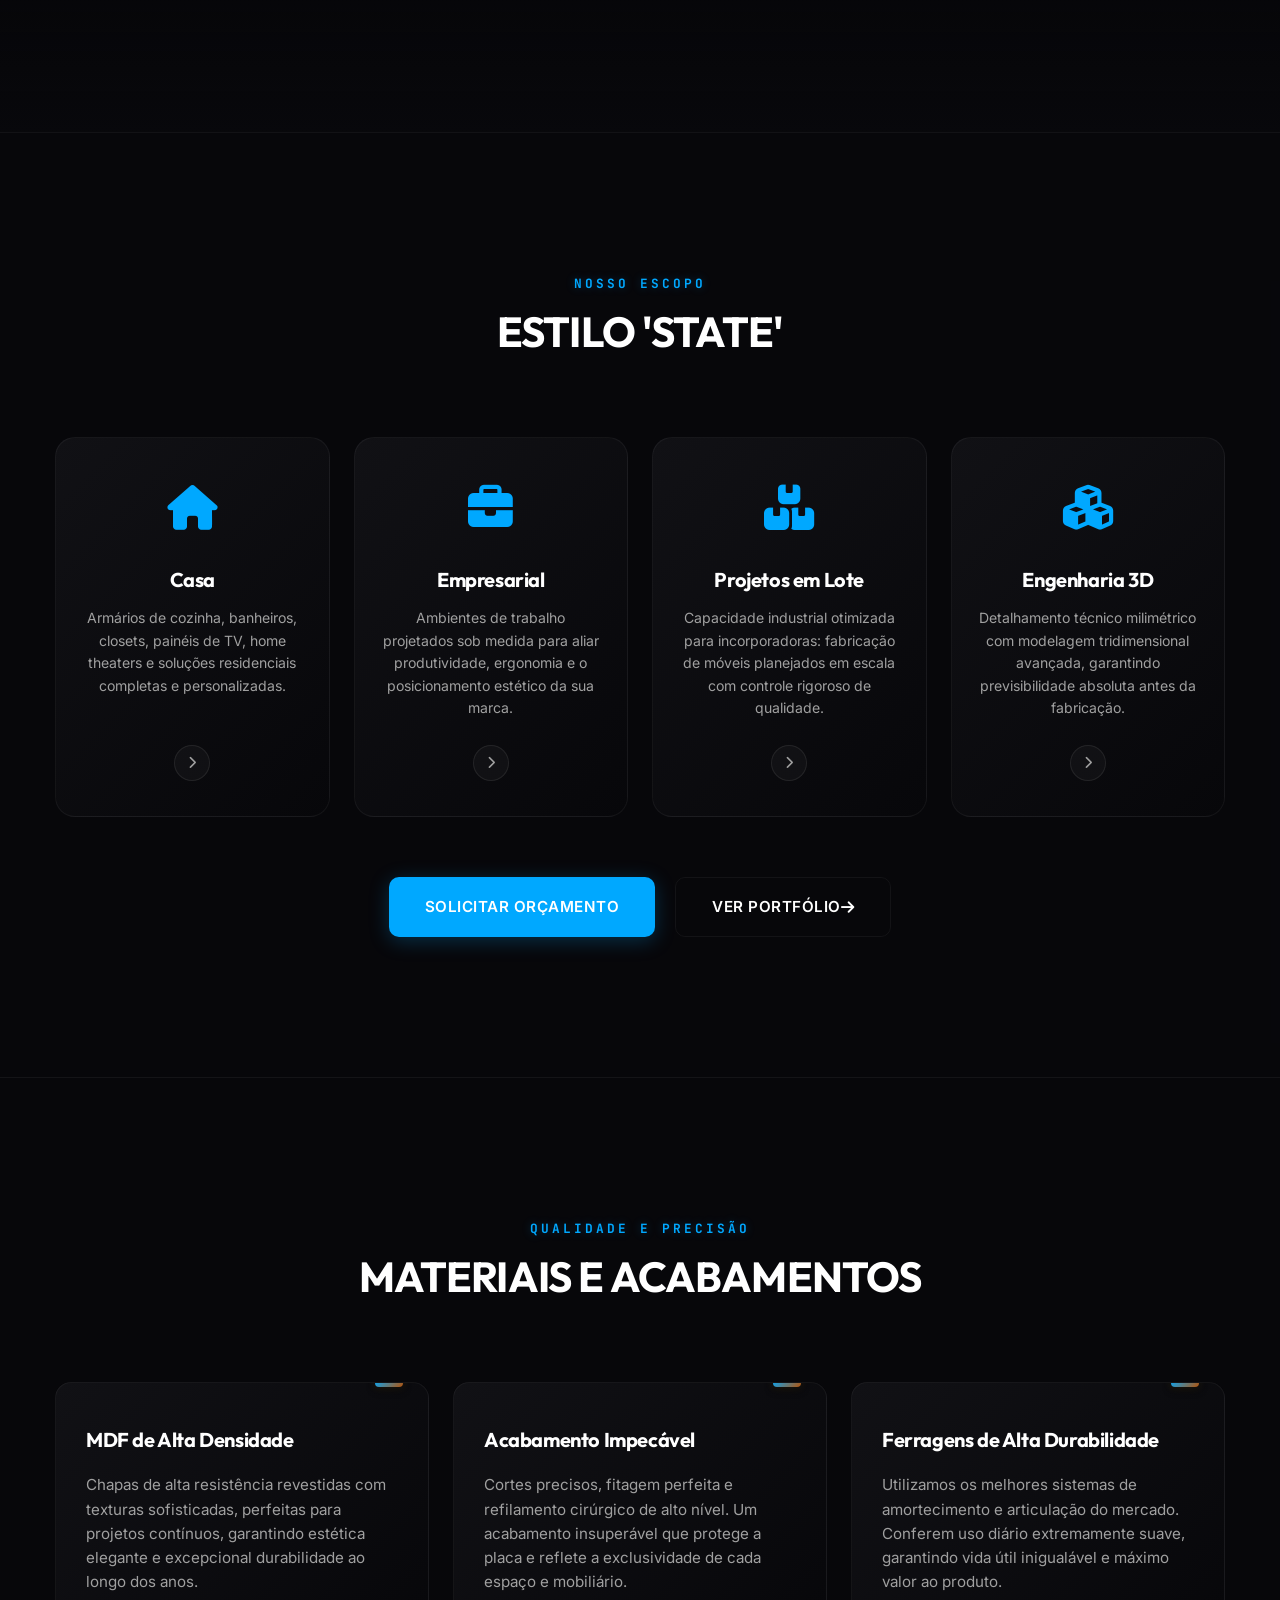
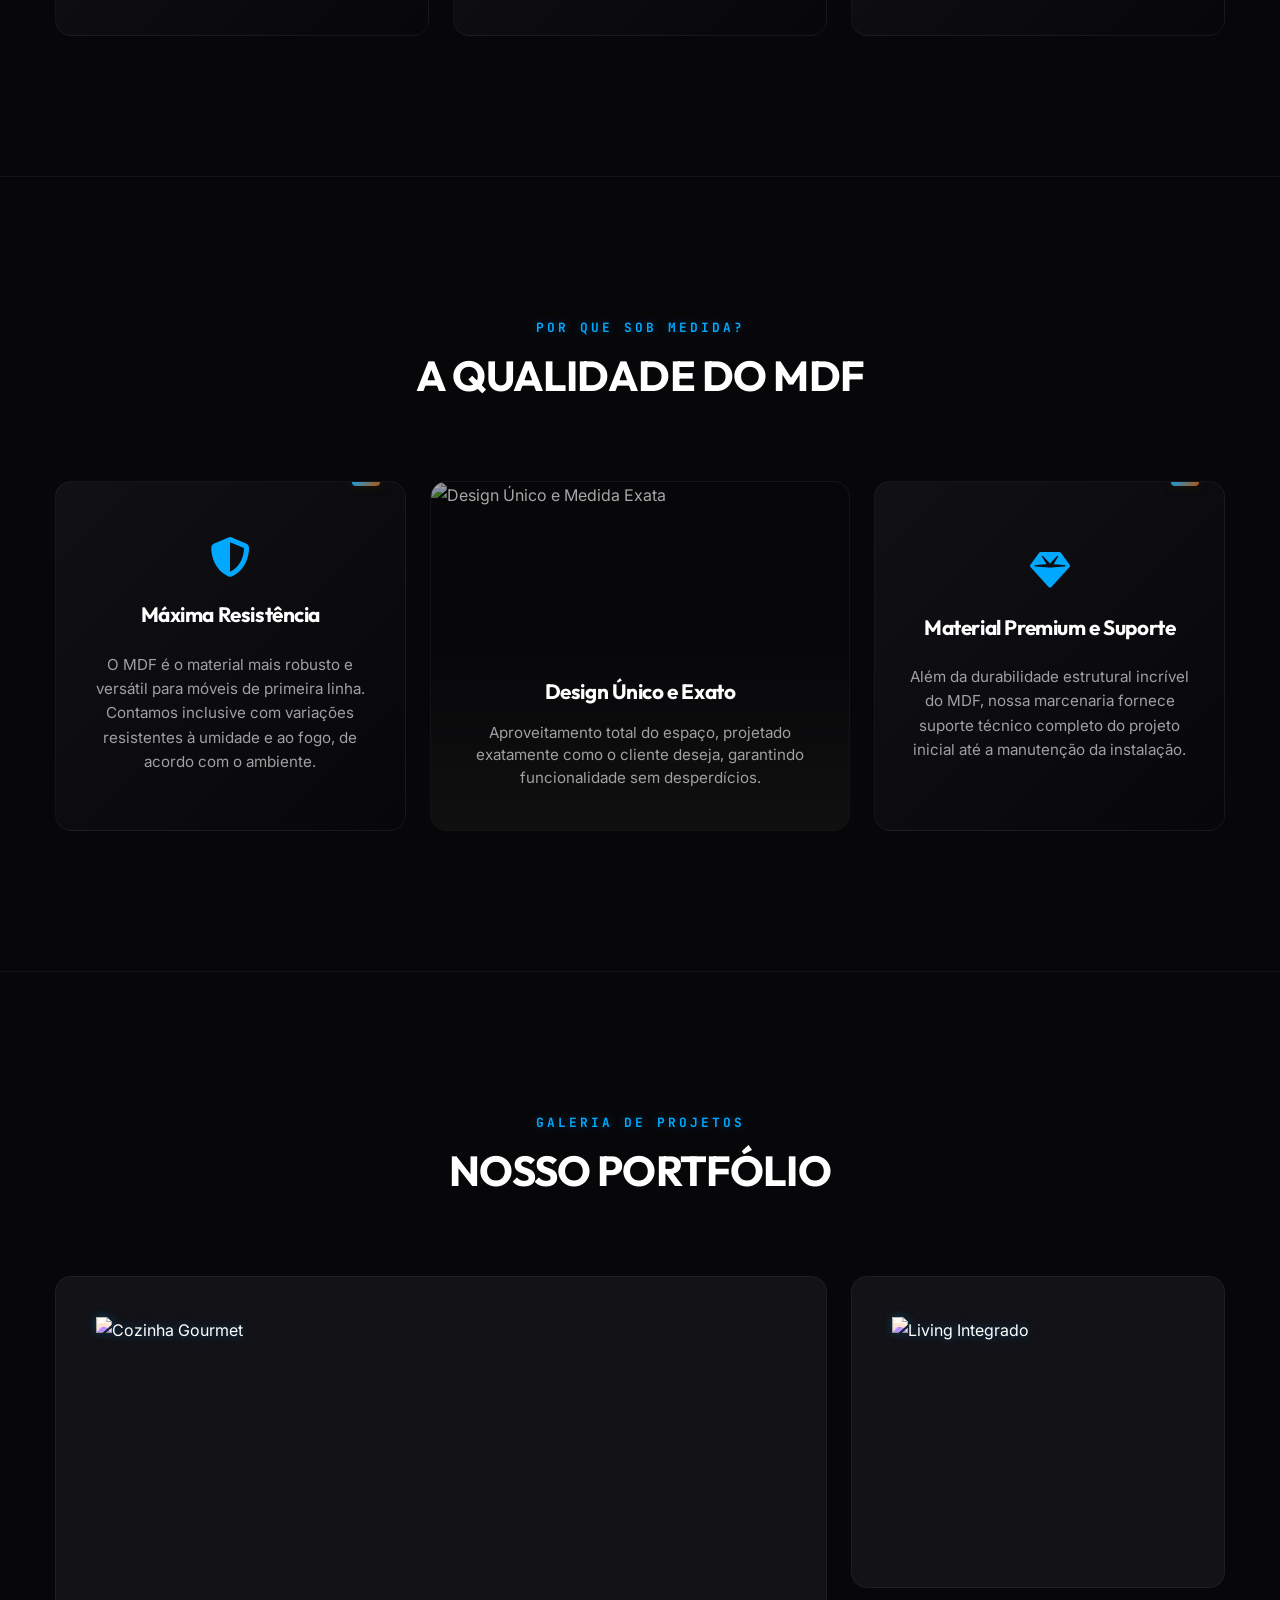
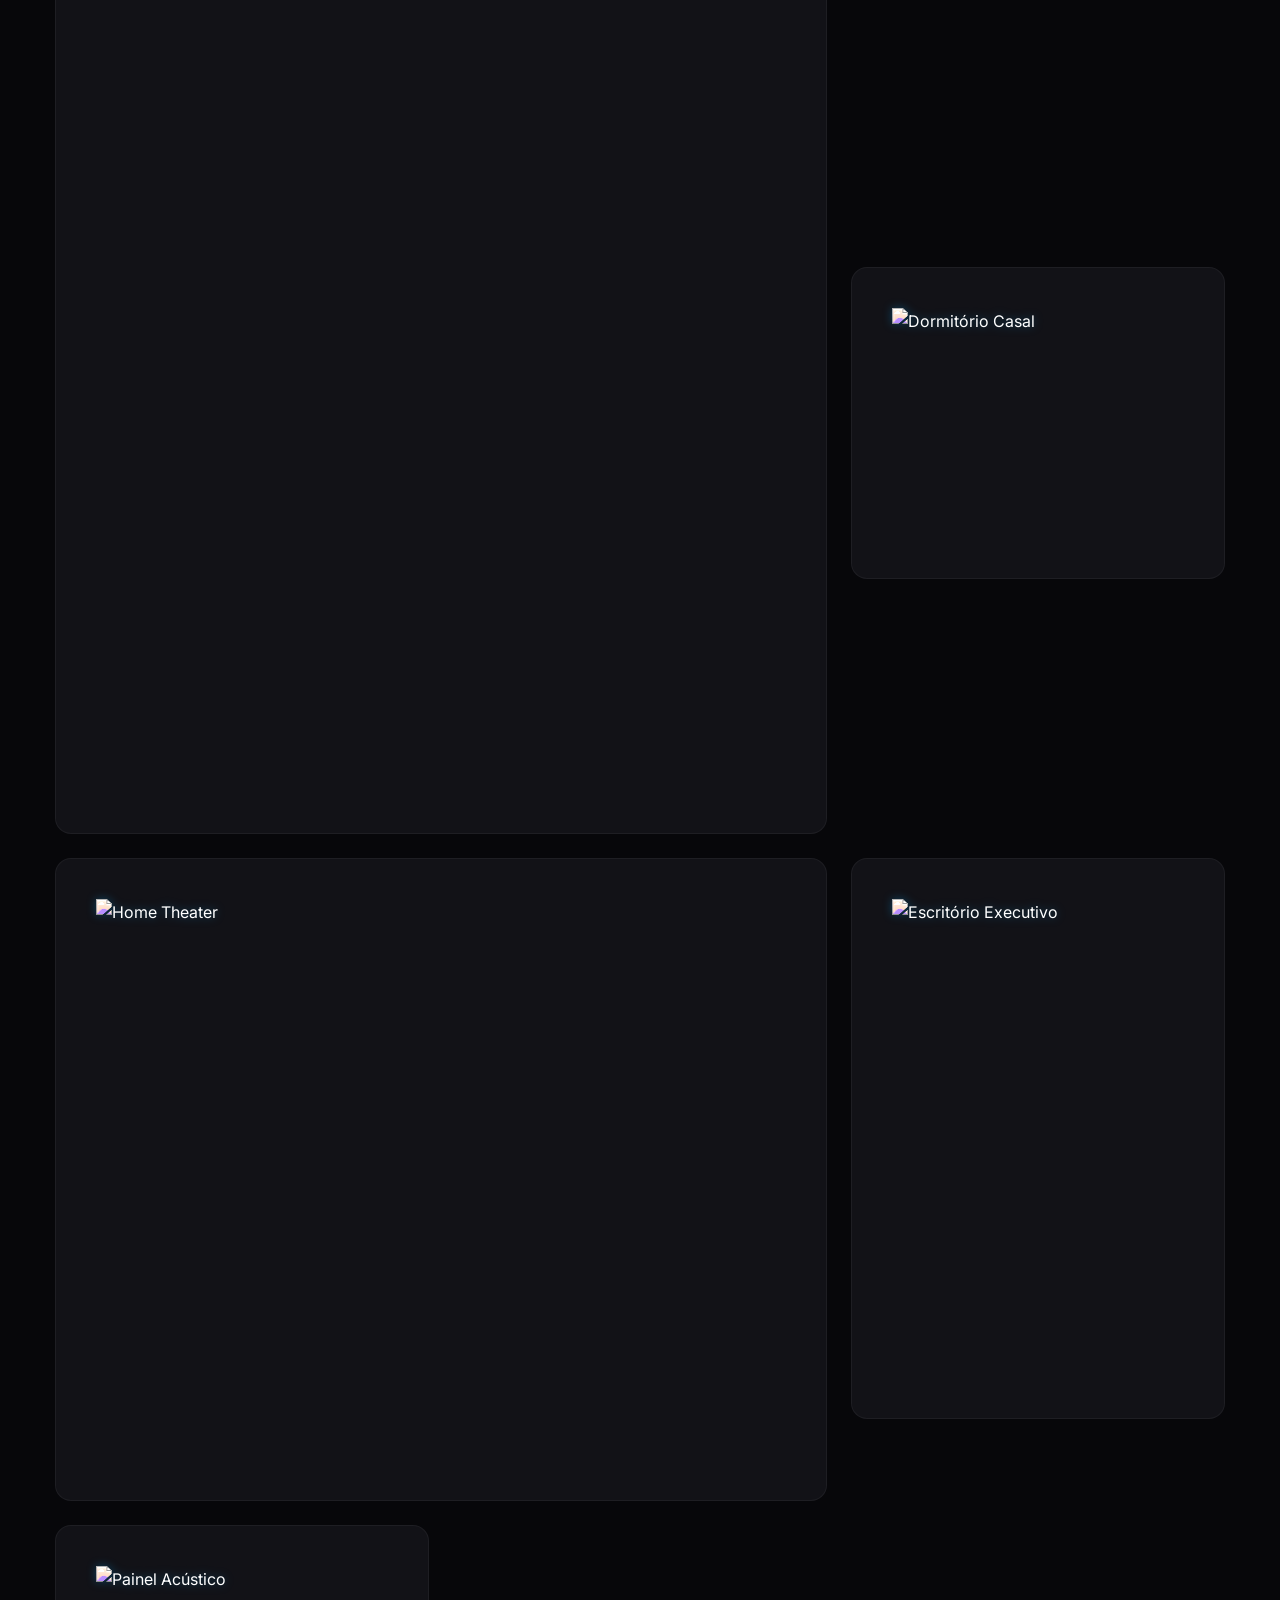
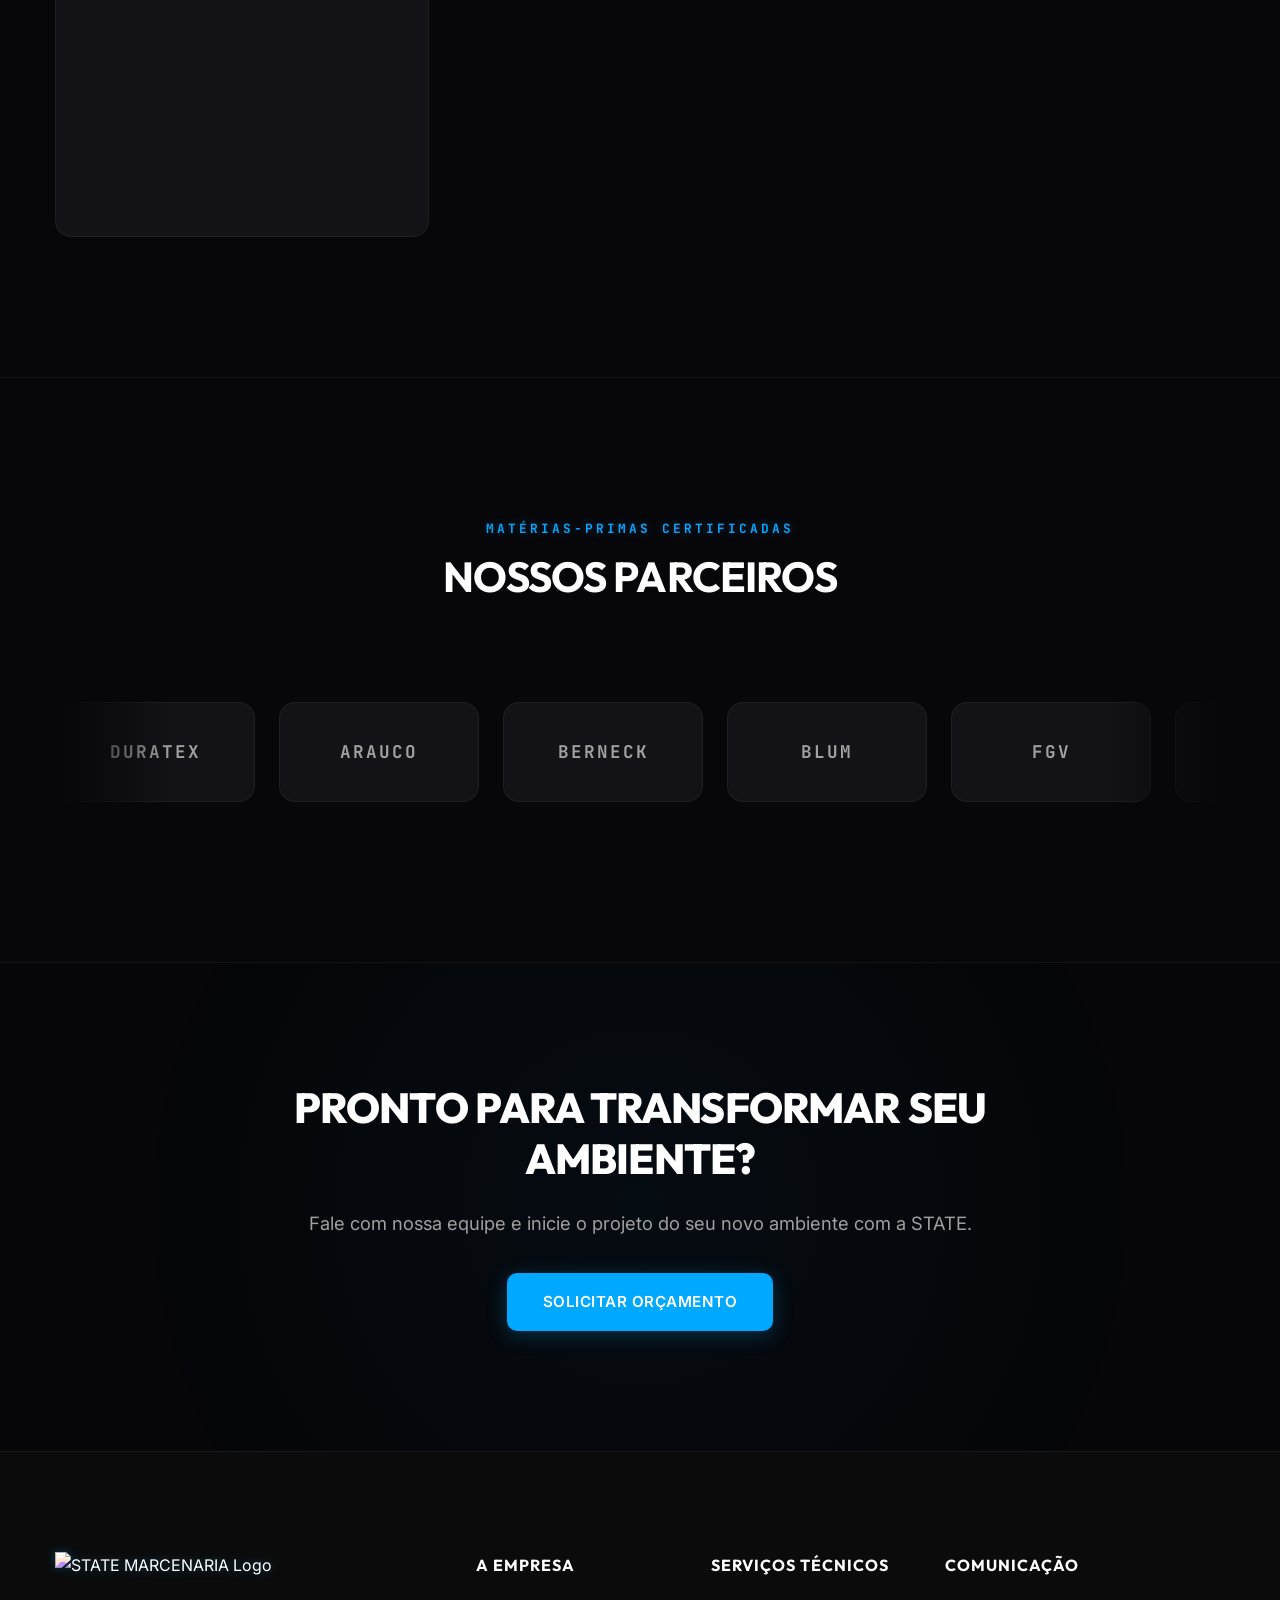
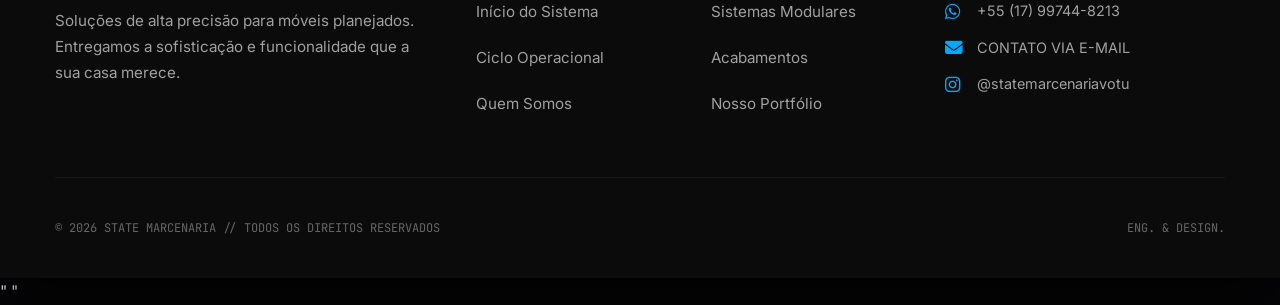
==== commit b034e8a2: "Force deploy - Clear cache" ====
--- a/index.html
+++ b/index.html
@@ -667,4 +667,4 @@
     <!-- Scripts -->
     <script src="script.js?v=20260617" defer></script>
 </body>
-</html>+</html>" "  
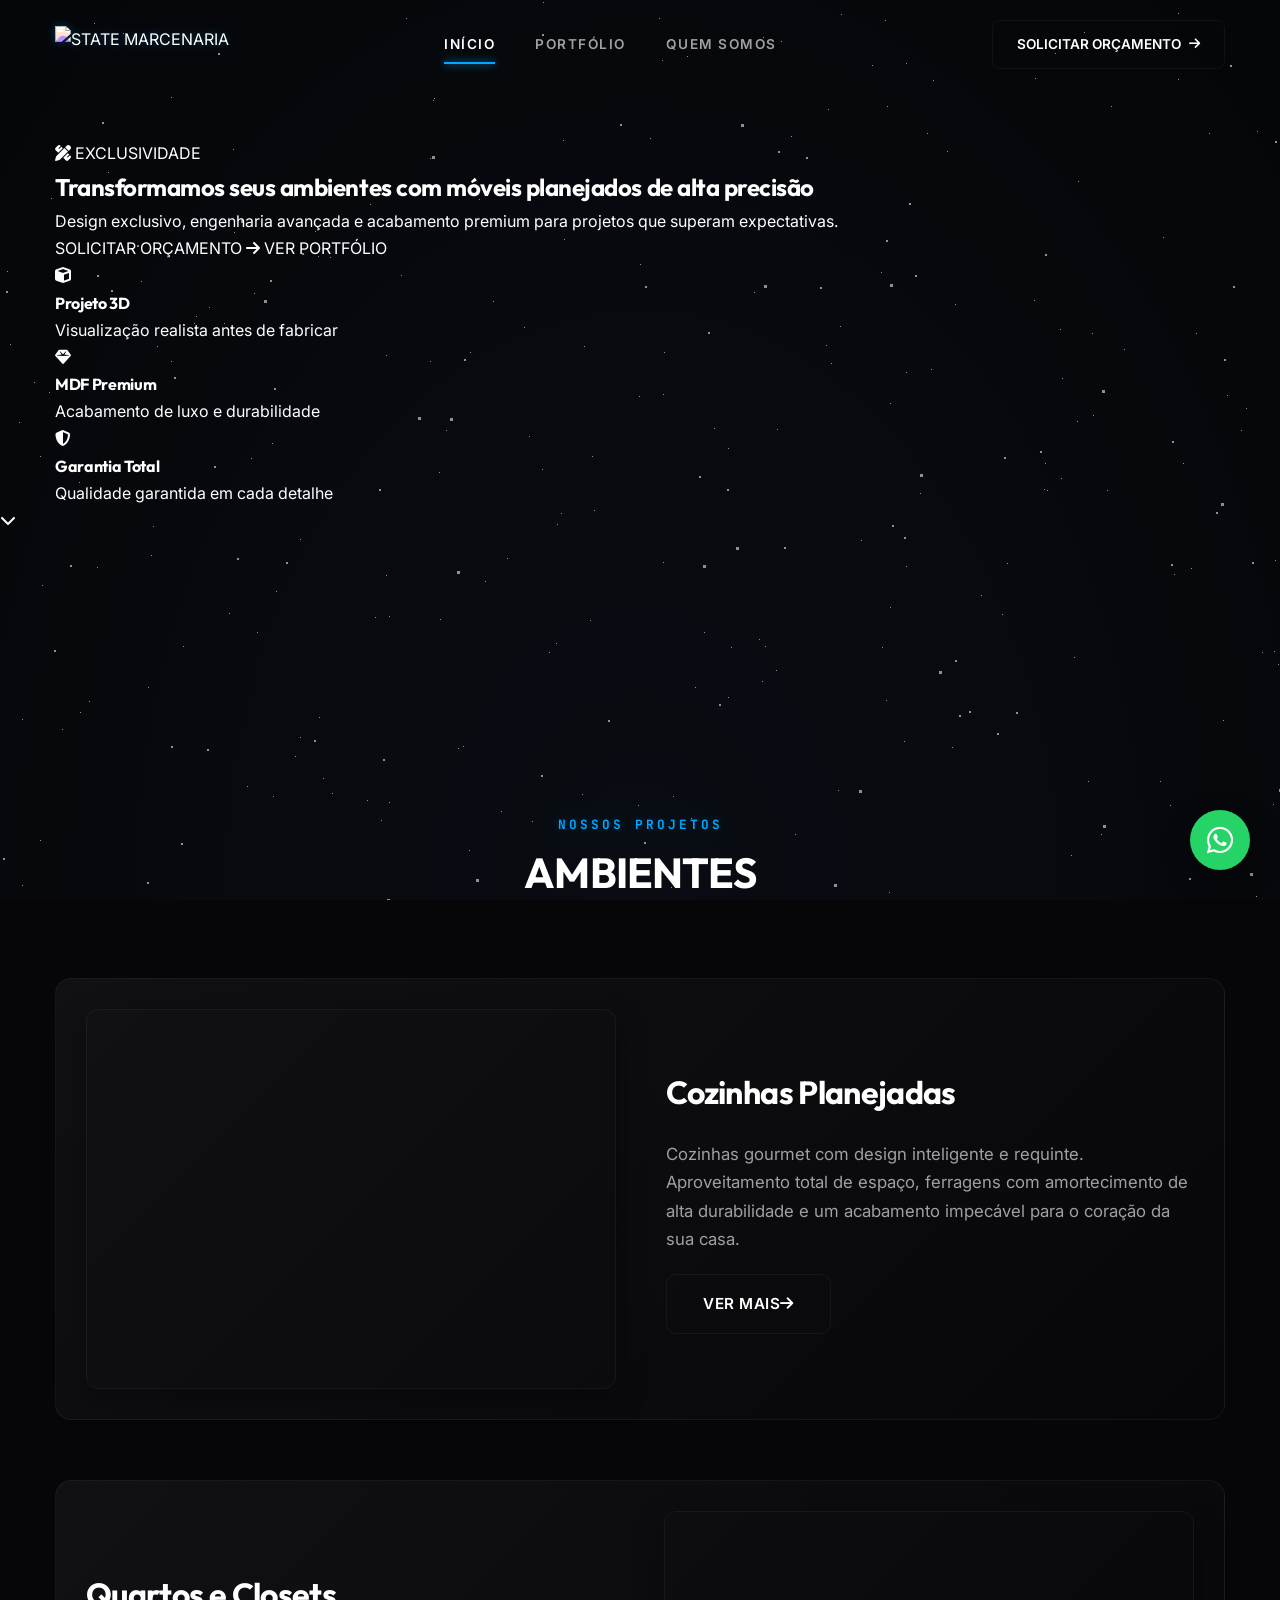
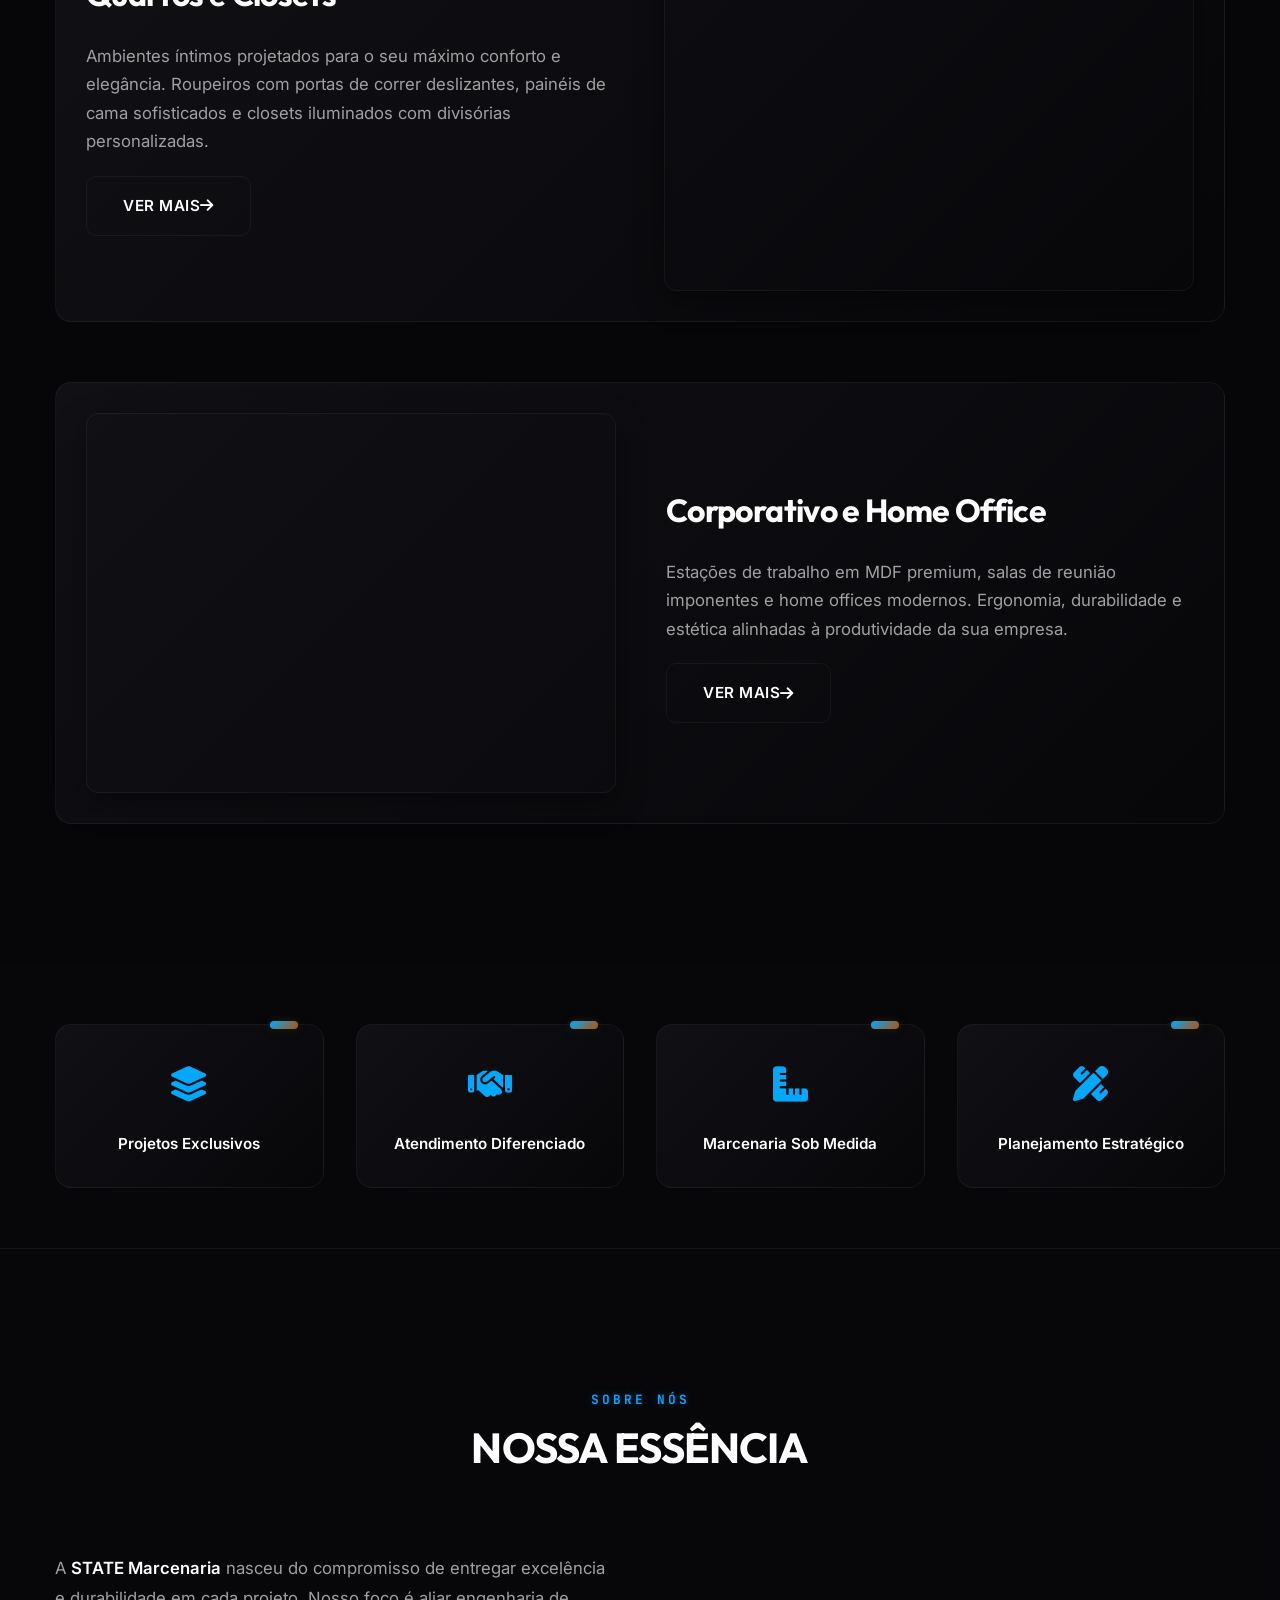
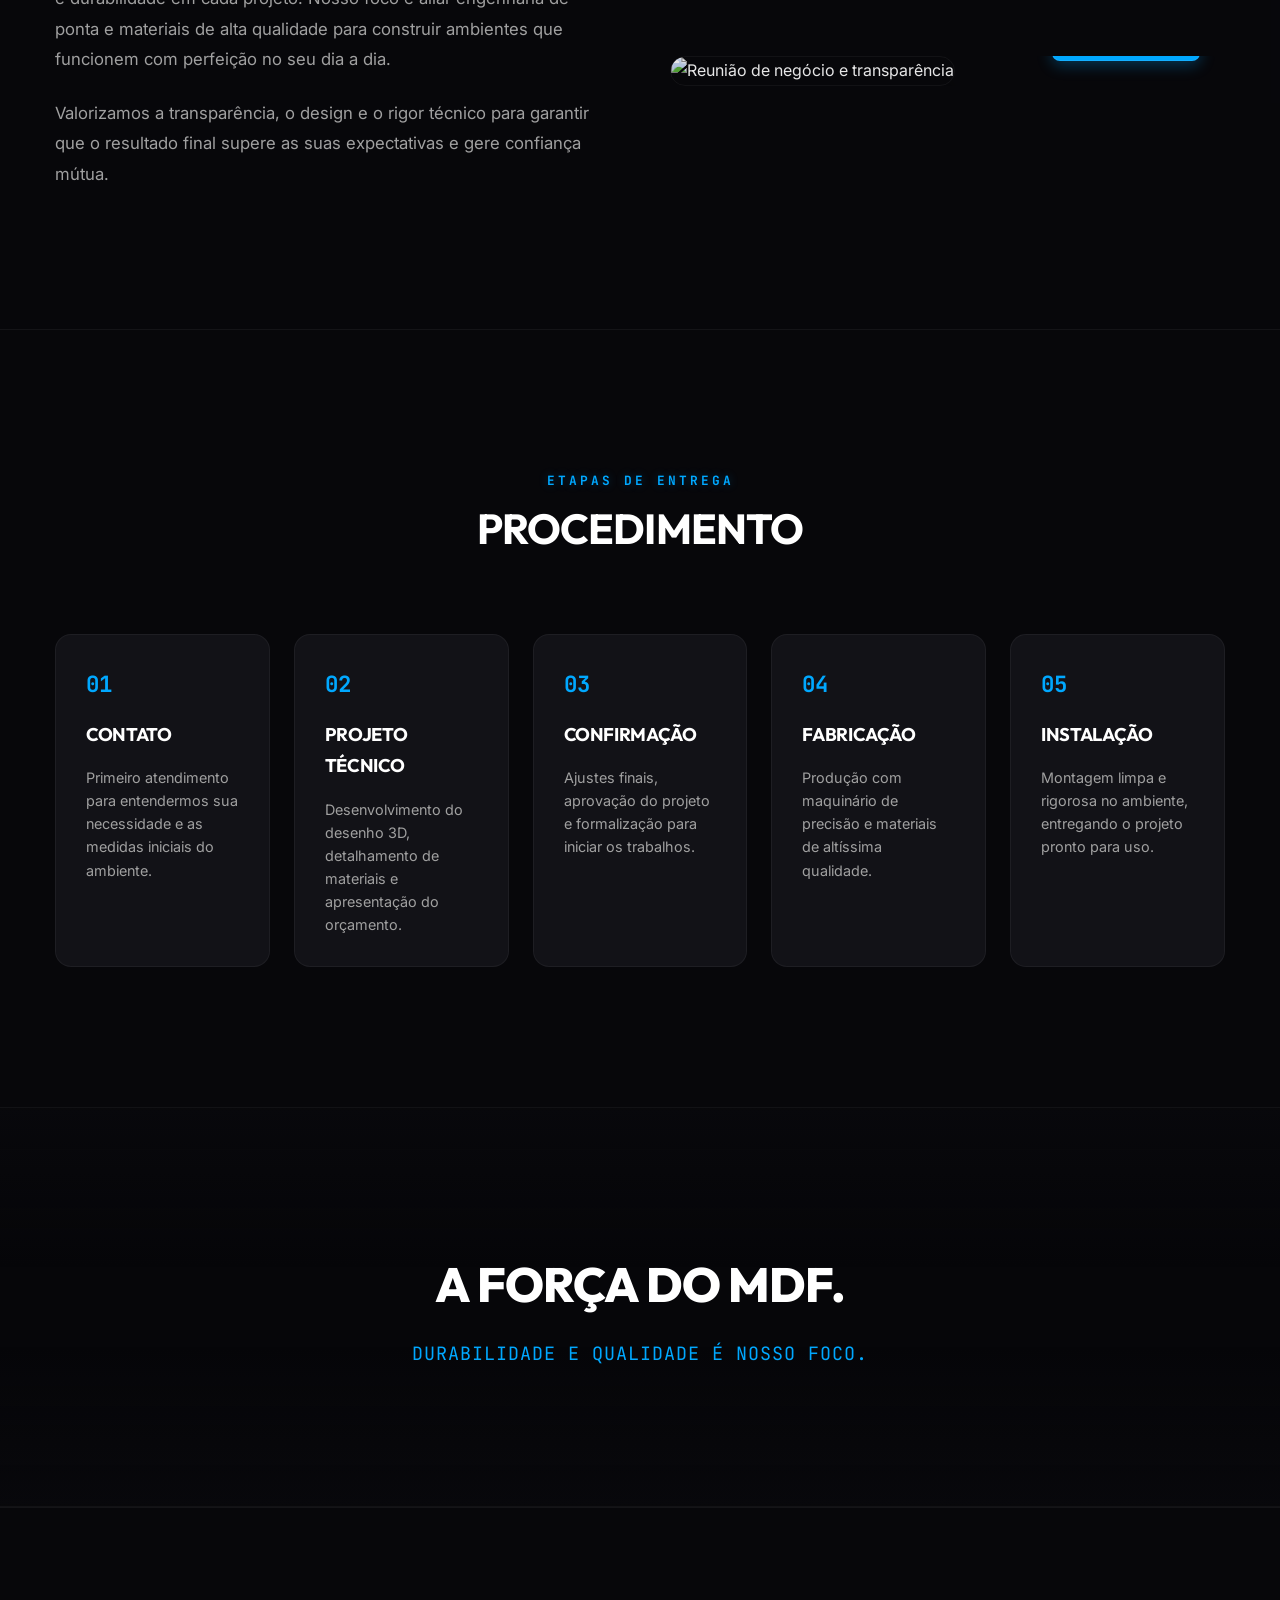
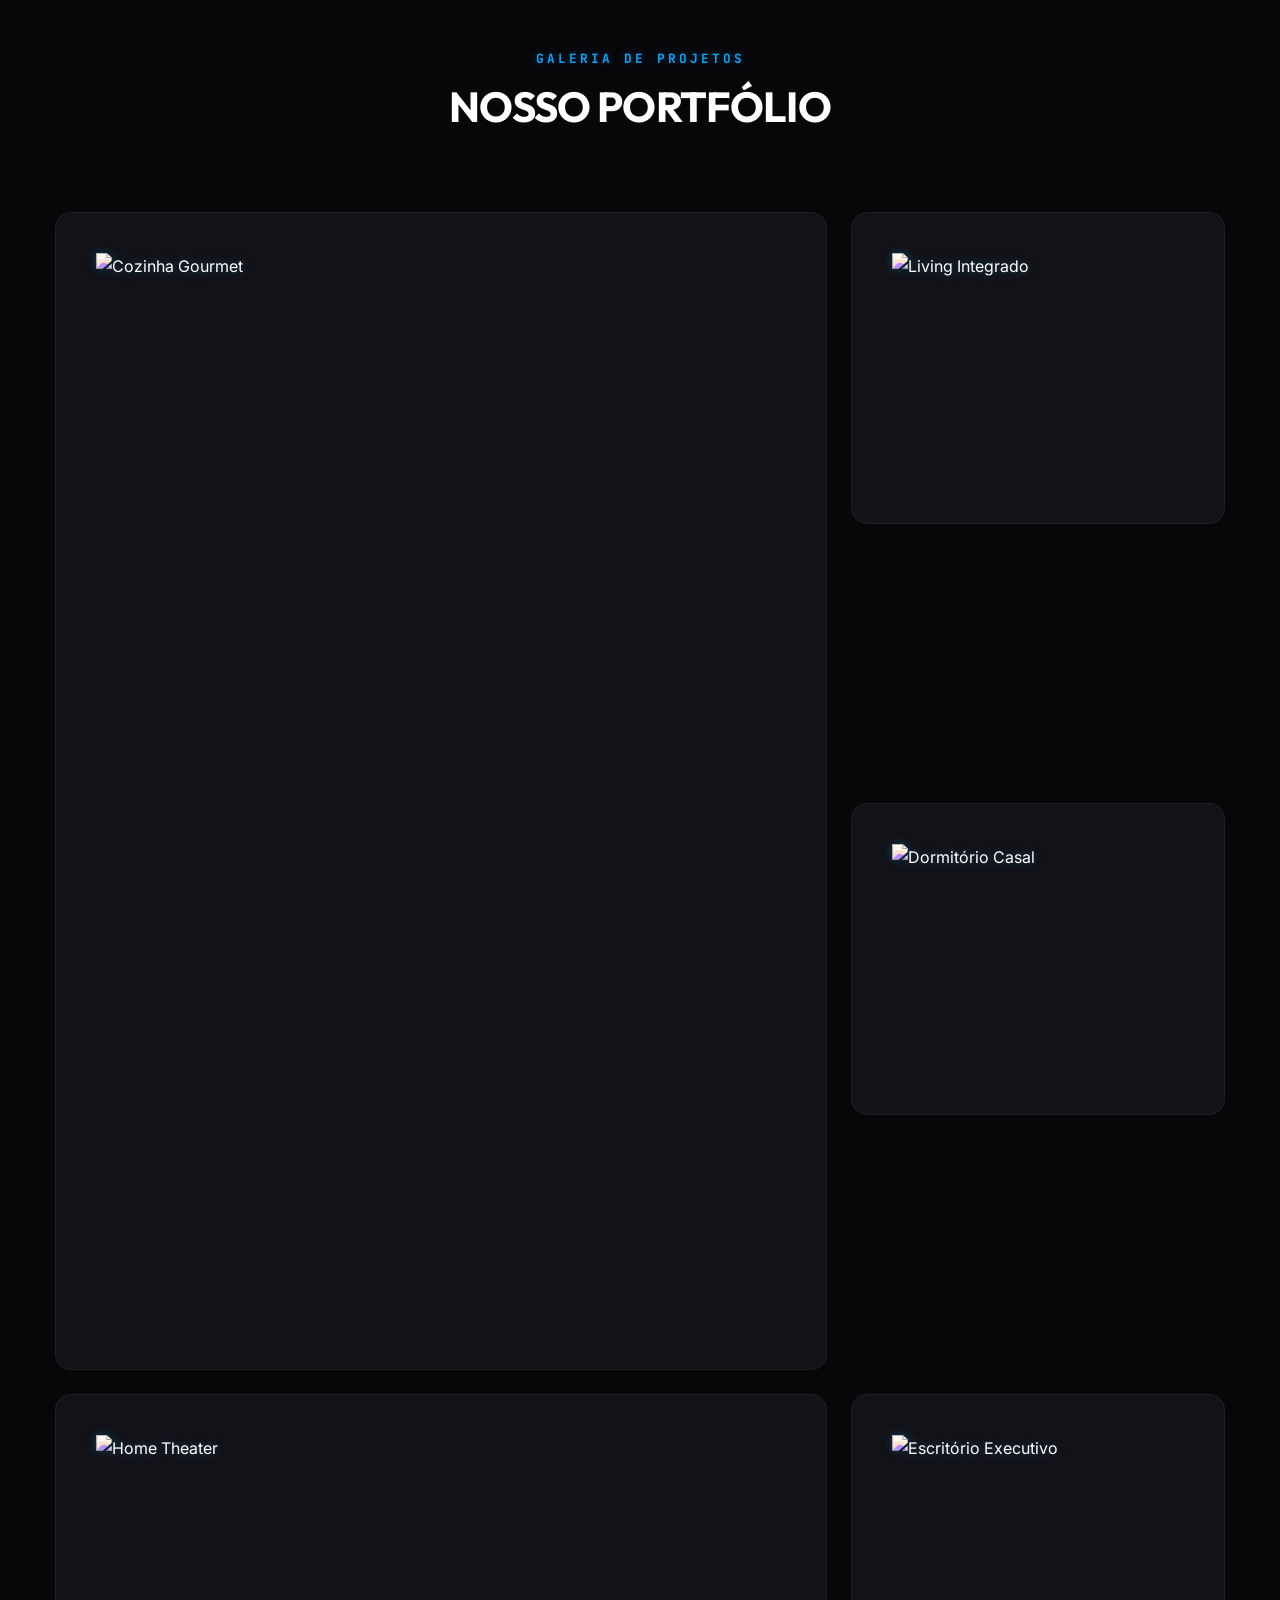
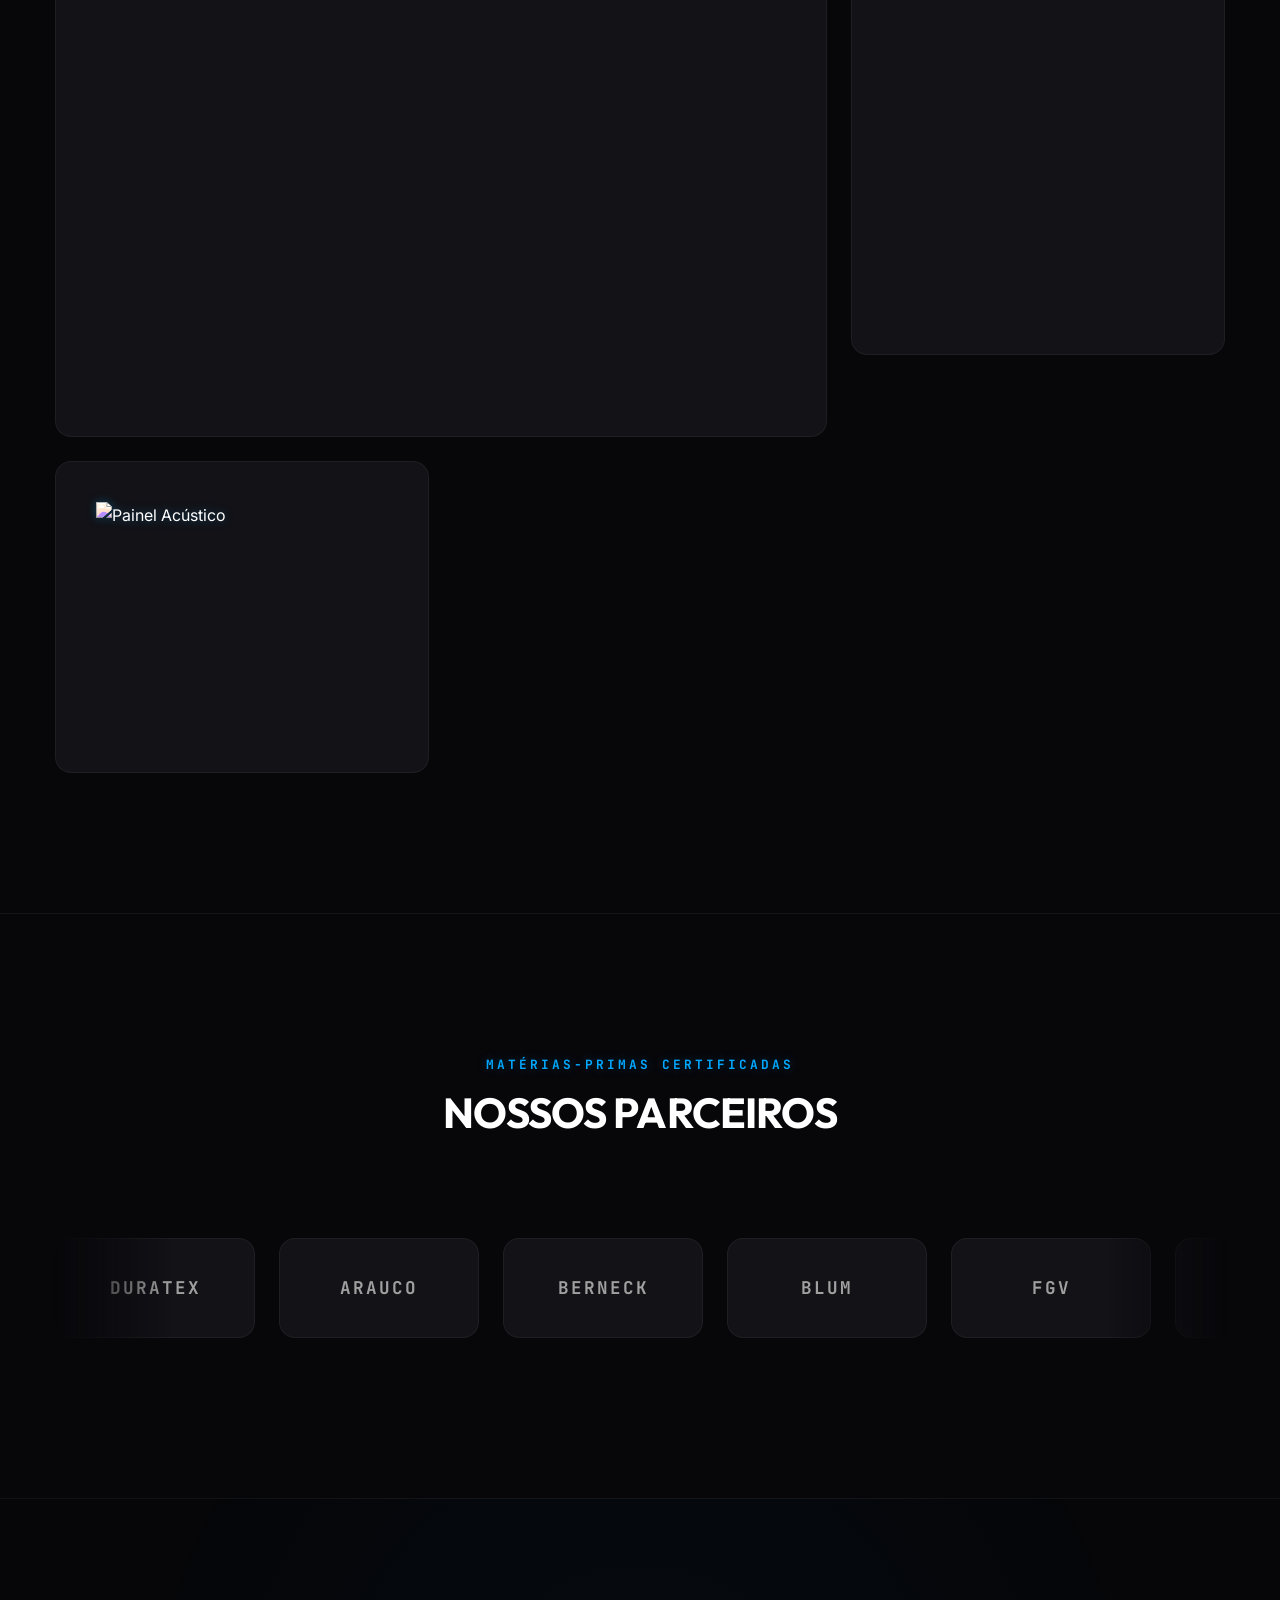
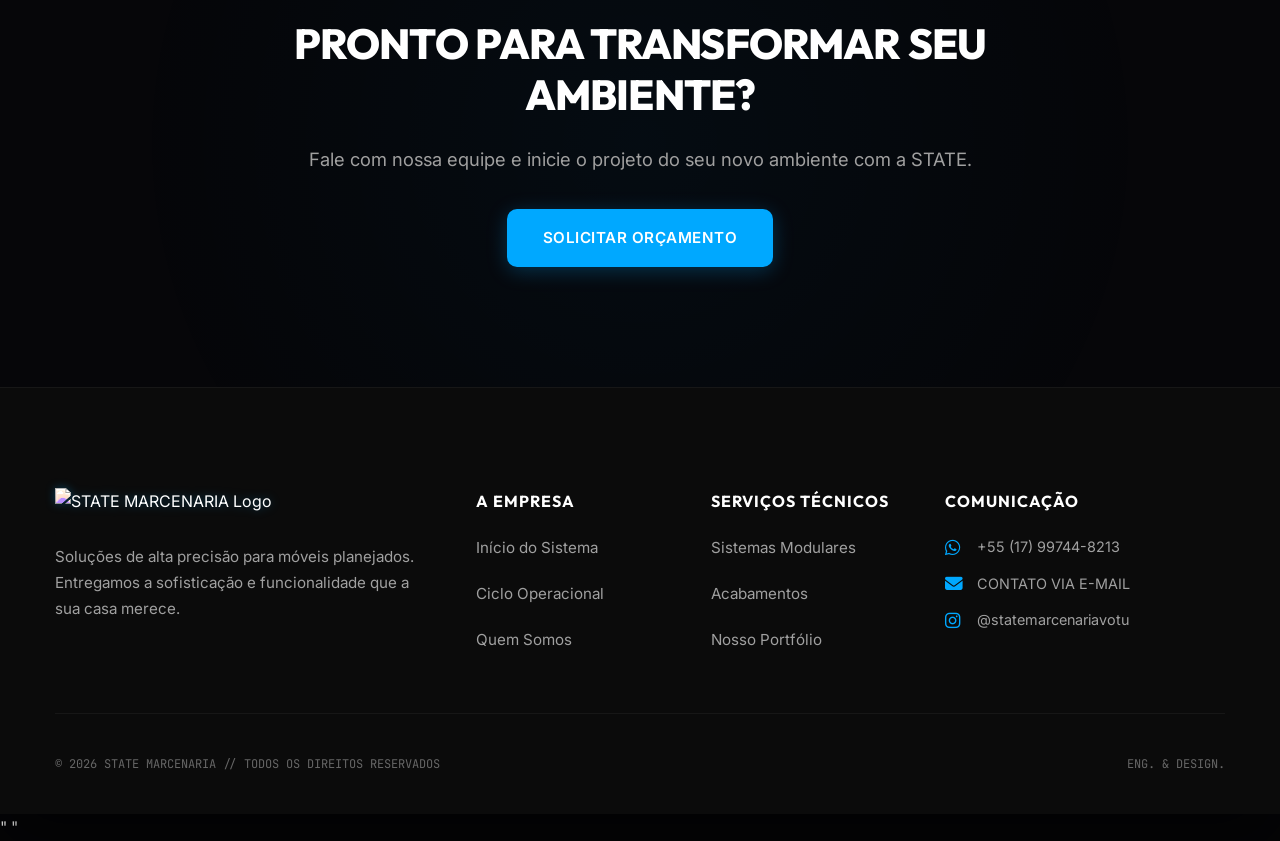
==== commit ee0c5dc5: "feat: Nova hero section com cards e remoção de seções" ====
--- a/index.html
+++ b/index.html
@@ -32,7 +32,7 @@
     <link rel="apple-touch-icon" href="imgs/logo-state.png">
     
     <link rel="icon" type="image/png" href="imgs/logo-state.png">
-    <title>State Marcenaria | Alta Engenharia Moveleira</title>
+    <title>State Marcenaria - DEPLOY TEST 2024</title>
     
     <!-- Performance: DNS Prefetch & Preconnect -->
     <link rel="dns-prefetch" href="https://fonts.googleapis.com">
@@ -47,7 +47,7 @@
     
     <!-- Google Fonts: Inter, Outfit and JetBrains Mono -->
     <link href="https://fonts.googleapis.com/css2?family=Inter:wght@400;500;600;700;800&family=Outfit:wght@300;400;500;600;700;800;900&family=JetBrains+Mono:wght@400;700&display=swap" rel="stylesheet">
-    <link rel="stylesheet" href="style.css?v=2026061717">
+    <link rel="stylesheet" href="style.css?v=2026061718">
     <!-- FontAwesome for icons -->
     <link rel="stylesheet" href="https://cdnjs.cloudflare.com/ajax/libs/font-awesome/6.4.0/css/all.min.css" crossorigin="anonymous">
 
@@ -128,101 +128,67 @@
         </nav>
 
         <main>
-            <!-- Cinematic Split Hero Section -->
-            <section id="hero" class="hero-tech-gear">
-                <!-- Decorative Glows & Background Typography -->
-                <div class="hero-bg-text">STATE</div>
-                <div class="hero-glow-circle-1"></div>
-                <div class="hero-glow-circle-2"></div>
+            <!-- New Hero Section with Full Width Background -->
+            <section id="hero" class="hero-new">
+                <div class="hero-bg-overlay"></div>
+                <div class="container">
+                    <div class="hero-content-new reveal-up">
+                        <div class="hero-badge">
+                            <i class="fa-solid fa-pen-ruler"></i> EXCLUSIVIDADE
+                        </div>
+                        <h1 class="hero-title-new">
+                            Transformamos seus ambientes com <span class="text-gradient">móveis planejados</span> de alta precisão
+                        </h1>
+                        <p class="hero-desc-new">
+                            Design exclusivo, engenharia avançada e acabamento premium para projetos que superam expectativas.
+                        </p>
+                        <div class="hero-buttons">
+                            <a href="#" class="btn-primary-new open-modal-btn">
+                                SOLICITAR ORÇAMENTO <i class="fa-solid fa-arrow-right"></i>
+                            </a>
+                            <a href="#projects" class="btn-secondary-new">
+                                VER PORTFÓLIO
+                            </a>
+                        </div>
+                    </div>
+                    
+                    <!-- Cards Overlay -->
+                    <div class="hero-cards-overlay">
+                        <div class="hero-card reveal-up" style="transition-delay: 0.1s;">
+                            <div class="hero-card-icon">
+                                <i class="fa-solid fa-cube"></i>
+                            </div>
+                            <div class="hero-card-content">
+                                <h4>Projeto 3D</h4>
+                                <p>Visualização realista antes de fabricar</p>
+                            </div>
+                        </div>
+                        <div class="hero-card reveal-up" style="transition-delay: 0.2s;">
+                            <div class="hero-card-icon">
+                                <i class="fa-solid fa-gem"></i>
+                            </div>
+                            <div class="hero-card-content">
+                                <h4>MDF Premium</h4>
+                                <p>Acabamento de luxo e durabilidade</p>
+                            </div>
+                        </div>
+                        <div class="hero-card reveal-up" style="transition-delay: 0.3s;">
+                            <div class="hero-card-icon">
+                                <i class="fa-solid fa-shield-halved"></i>
+                            </div>
+                            <div class="hero-card-content">
+                                <h4>Garantia Total</h4>
+                                <p>Qualidade garantida em cada detalhe</p>
+                            </div>
+                        </div>
+                    </div>
+                </div>
                 
-                <div class="container hero-container-split">
-                    <!-- Left Column (45%) -->
-                    <div class="hero-left-col reveal-left">
-                        <div class="hero-tech-badge">
-                            <i class="fa-solid fa-pen-ruler"></i> EXCLUSIVIDADE
-                        </div>
-                        <h1 class="hero-title-main">
-                            Móveis sob medida.<br>
-                            <span class="text-highlight-blue">Perfeição em cada detalhe.</span>
-                        </h1>
-                        <p class="hero-desc-alt">
-                            Combinamos a precisão da engenharia com a elegância do design para criar ambientes únicos. Qualidade estrutural incomparável e garantia de satisfação absoluta.
-                        </p>
-                        
-                        <div class="hero-actions-alt">
-                            <a href="#" class="btn-tech-primary open-modal-btn">
-                                SOLICITAR PROJETO
-                            </a>
-                            <a href="#projects" class="btn-tech-outline">
-                                VER PORTFÓLIO <i class="fa-solid fa-arrow-right"></i>
-                            </a>
-                        </div>
-                        
-                        <div class="hero-stats-row">
-                            <div class="h-stat-box">
-                                <span class="h-stat-number">100%</span>
-                                <span class="h-stat-text">Personalizado</span>
-                            </div>
-                            <div class="h-stat-line-divider"></div>
-                            <div class="h-stat-box">
-                                <span class="h-stat-number">MDF</span>
-                                <span class="h-stat-text">Alta Densidade</span>
-                            </div>
-                            <div class="h-stat-line-divider"></div>
-                            <div class="h-stat-box">
-                                <span class="h-stat-number"><i class="fa-solid fa-shield-halved"></i></span>
-                                <span class="h-stat-text">Garantia Total</span>
-                            </div>
-                        </div>
-                    </div>
-
-                    <!-- Right Column (55%) -->
-                    <div class="hero-right-col reveal-right">
-                        <div class="hero-showcase-container">
-                            <!-- Background glow for depth -->
-                            <div class="hero-visual-glow"></div>
-                            
-                            <!-- Premium Floating Badges -->
-                            <div class="floating-badge fb-top-left">
-                                <div class="badge-icon"><i class="fa-solid fa-cube"></i></div>
-                                <div class="badge-content">
-                                    <span>PROJETO 3D</span>
-                                    <small>Detalhamento Realista</small>
-                                </div>
-                            </div>
-                            <div class="floating-badge fb-bottom-right">
-                                <div class="badge-icon"><i class="fa-solid fa-gem"></i></div>
-                                <div class="badge-content">
-                                    <span>MDF PREMIUM</span>
-                                    <small>Acabamento de Luxo</small>
-                                </div>
-                            </div>
-                            
-                             <!-- Animated Slider Frame -->
-                            <div class="hero-image-frame-tech">
-                                <div class="hero-slider-split">
-                                    <div class="slide-split slide-1"></div>
-                                    <div class="slide-split slide-2"></div>
-                                    <div class="slide-split slide-3"></div>
-                                </div>
-                                <div class="frame-scanline"></div>
-                                <div class="frame-corners">
-                                    <span class="corner c-tl"></span>
-                                    <span class="corner c-tr"></span>
-                                    <span class="corner c-bl"></span>
-                                    <span class="corner c-br"></span>
-                                </div>
-                                <div class="frame-bottom-vignette"></div>
-                                <!-- Slide Progress Bar -->
-                                <div class="hero-slide-progress">
-                                    <div class="progress-bar-fill"></div>
-                                </div>
-                            </div>
-                        </div>
-                    </div>
-                </div>
-                
-                <div class="hero-bottom-gradient"></div>
+                <div class="hero-scroll-indicator">
+                    <a href="#ambientes">
+                        <i class="fa-solid fa-chevron-down"></i>
+                    </a>
+                </div>
             </section>
 
             
@@ -383,146 +349,6 @@
                 </div>
             </section>
 
-            <!-- Systems / Services Section -->
-            <section id="systems" class="section-services-tech">
-                <div class="container">
-                    <div class="section-title-center reveal-up">
-                        <span class="section-subtitle-tech">NOSSO ESCOPO</span>
-                        <h2 class="section-title-tech">ESTILO 'STATE'</h2>
-                    </div>
-
-                    <div class="services-grid-2x2">
-                        <div class="service-card reveal-up">
-                            <div class="service-card-icon-container">
-                                <i class="fa-solid fa-house service-icon-tech"></i>
-                            </div>
-                            <div class="service-card-body">
-                                <h3 class="service-card-title">Casa</h3>
-                                <p class="service-card-desc">Armários de cozinha, banheiros, closets, painéis de TV, home theaters e soluções residenciais completas e personalizadas.</p>
-                            </div>
-                            <div class="service-card-action">
-                                <a href="#" class="service-btn open-modal-btn">
-                                    <i class="fa-solid fa-chevron-right"></i>
-                                </a>
-                            </div>
-                        </div>
-                        
-                        <div class="service-card reveal-up" style="transition-delay: 0.1s;">
-                            <div class="service-card-icon-container">
-                                <i class="fa-solid fa-briefcase service-icon-tech"></i>
-                            </div>
-                            <div class="service-card-body">
-                                <h3 class="service-card-title">Empresarial</h3>
-                                <p class="service-card-desc">Ambientes de trabalho projetados sob medida para aliar produtividade, ergonomia e o posicionamento estético da sua marca.</p>
-                            </div>
-                            <div class="service-card-action">
-                                <a href="#" class="service-btn open-modal-btn">
-                                    <i class="fa-solid fa-chevron-right"></i>
-                                </a>
-                            </div>
-                        </div>
-
-                        <div class="service-card reveal-up" style="transition-delay: 0.2s;">
-                            <div class="service-card-icon-container">
-                                <i class="fa-solid fa-boxes-stacked service-icon-tech"></i>
-                            </div>
-                            <div class="service-card-body">
-                                <h3 class="service-card-title">Projetos em Lote</h3>
-                                <p class="service-card-desc">Capacidade industrial otimizada para incorporadoras: fabricação de móveis planejados em escala com controle rigoroso de qualidade.</p>
-                            </div>
-                            <div class="service-card-action">
-                                <a href="#" class="service-btn open-modal-btn">
-                                    <i class="fa-solid fa-chevron-right"></i>
-                                </a>
-                            </div>
-                        </div>
-
-                        <div class="service-card reveal-up" style="transition-delay: 0.3s;">
-                            <div class="service-card-icon-container">
-                                <i class="fa-solid fa-cubes service-icon-tech"></i>
-                            </div>
-                            <div class="service-card-body">
-                                <h3 class="service-card-title">Engenharia 3D</h3>
-                                <p class="service-card-desc">Detalhamento técnico milimétrico com modelagem tridimensional avançada, garantindo previsibilidade absoluta antes da fabricação.</p>
-                            </div>
-                            <div class="service-card-action">
-                                <a href="#" class="service-btn open-modal-btn">
-                                    <i class="fa-solid fa-chevron-right"></i>
-                                </a>
-                            </div>
-                        </div>
-                    </div>
-
-                    <div class="services-actions reveal-up">
-                        <a href="#" class="btn-tech-primary open-modal-btn">SOLICITAR ORÇAMENTO</a>
-                        <a href="#projects" class="btn-tech-outline">VER PORTFÓLIO <i class="fa-solid fa-arrow-right"></i></a>
-                    </div>
-                </div>
-            </section>
-
-            <!-- Materials Section -->
-            <section id="materials" class="section-materials">
-                <div class="container">
-                    <div class="section-title-center reveal-up">
-                        <span class="section-subtitle-tech">QUALIDADE E PRECISÃO</span>
-                        <h2 class="section-title-tech">MATERIAIS E ACABAMENTOS</h2>
-                    </div>
-
-                    <div class="materials-flex">
-                        <div class="material-block reveal-left">
-                            
-                            
-                            
-                            <h4>MDF de Alta Densidade</h4>
-                            <p>Chapas de alta resistência revestidas com texturas sofisticadas, perfeitas para projetos contínuos, garantindo estética elegante e excepcional durabilidade ao longo dos anos.</p>
-                        </div>
-                        <div class="material-block reveal-up" style="transition-delay: 0.1s;">
-                            
-                            
-                            
-                            <h4>Acabamento Impecável</h4>
-                            <p>Cortes precisos, fitagem perfeita e refilamento cirúrgico de alto nível. Um acabamento insuperável que protege a placa e reflete a exclusividade de cada espaço e mobiliário.</p>
-                        </div>
-                        <div class="material-block reveal-right" style="transition-delay: 0.2s;">
-                            
-                            
-                            
-                            <h4>Ferragens de Alta Durabilidade</h4>
-                            <p>Utilizamos os melhores sistemas de amortecimento e articulação do mercado. Conferem uso diário extremamente suave, garantindo vida útil inigualável e máximo valor ao produto.</p>
-                        </div>
-                    </div>
-                </div>
-            </section>
-
-            <!-- Why Custom Section -->
-            <section id="why-custom" class="section-why-custom">
-                <div class="container">
-                    <div class="section-title-center reveal-up">
-                        <span class="section-subtitle-tech">POR QUE SOB MEDIDA?</span>
-                        <h2 class="section-title-tech">A QUALIDADE DO MDF</h2>
-                    </div>
-
-                    <div class="why-custom-grid">
-                        <div class="reason-card reveal-up">
-                            <i class="fa-solid fa-shield-halved reason-icon"></i>
-                            <h4>Máxima Resistência</h4>
-                            <p>O MDF é o material mais robusto e versátil para móveis de primeira linha. Contamos inclusive com variações resistentes à umidade e ao fogo, de acordo com o ambiente.</p>
-                        </div>
-                        <div class="reason-image-card reveal-up" style="transition-delay: 0.1s;">
-                             <img src="imgs/premium_closet.png" alt="Design Único e Medida Exata">
-                             <div class="reason-overlay">
-                                 <h4>Design Único e Exato</h4>
-                                 <p>Aproveitamento total do espaço, projetado exatamente como o cliente deseja, garantindo funcionalidade sem desperdícios.</p>
-                             </div>
-                        </div>
-                        <div class="reason-card reveal-up" style="transition-delay: 0.2s;">
-                            <i class="fa-solid fa-gem reason-icon"></i>
-                            <h4>Material Premium e Suporte</h4>
-                            <p>Além da durabilidade estrutural incrível do MDF, nossa marcenaria fornece suporte técnico completo do projeto inicial até a manutenção da instalação.</p>
-                        </div>
-                    </div>
-                </div>
-            </section>
 
             <!-- Projects Section -->
             <section id="projects" class="section-projects">
--- a/style.css
+++ b/style.css
@@ -1,4707 +1,4714 @@
-/* ==========================================================================
-   STYLE.CSS — STATE MARCENARIA (REDESIGN PREMIUM ESTILO TECHGEAR)
-   ========================================================================== */
-
-/* --- Fonts & Import --- */
-
-/* --- Design System Tokens (TechGear DNA) --- */
-:root {
-    /* Colors */
-    --bg-page: transparent;
-    --bg-base: rgba(11, 11, 15, 0.45);
-    --bg-card: #121217;
-    --bg-card-hover: #181822;
-    
-    --primary: #00A8FF;
-    --primary-hover: #0094E0;
-    --secondary: #FFFFFF;
-    
-    --text-primary: #FFFFFF;
-    --text-secondary: #A0A0A0;
-    --text-muted: #666666;
-    
-    --border: rgba(255, 255, 255, 0.05);
-    --border-hover: rgba(255, 255, 255, 0.12);
-    --border-primary: rgba(0, 168, 255, 0.25);
-    
-    /* Typography */
-    --font-family: 'Inter', sans-serif;
-    --font-head: 'Outfit', sans-serif;
-    --font-mono: 'JetBrains Mono', monospace;
-    
-    --font-weight-heading: 700;
-    --font-weight-body: 400;
-    
-    /* Spacing & Sizes */
-    --container-max-width: 1400px;
-    --section-gap: 140px;
-    --card-gap: 24px;
-    
-    /* Effects */
-    --shadow-premium: 0 30px 60px rgba(0, 0, 0, 0.55);
-    --shadow-card: 0 15px 35px rgba(0, 0, 0, 0.4);
-    --shadow-blue-glow: 0 0 40px rgba(0, 168, 255, 0.12);
-    
-    --radius-container: 24px;
-    --radius-card: 16px;
-    --radius-input: 10px;
-    
-    --transition: all 0.3s cubic-bezier(0.25, 1, 0.5, 1);
-    --transition-slow: all 0.6s cubic-bezier(0.16, 1, 0.3, 1);
-}
-
-/* --- Global Reset & Page Setup --- */
-* {
-    margin: 0;
-    padding: 0;
-    box-sizing: border-box;
-}
-
-*:focus-visible {
-    outline: 2px solid var(--primary);
-    outline-offset: 4px;
-    box-shadow: 0 0 10px rgba(0, 168, 255, 0.4);
-}
-
-html {
-    scroll-behavior: smooth;
-    font-size: 16px;
-    background-color: #050507;
-    overflow-x: hidden;
-}
-
-body {
-    background-color: transparent;
-    color: var(--text-primary);
-    font-family: var(--font-family);
-    font-weight: var(--font-weight-body);
-    font-size: 16px;
-    line-height: 1.7;
-    overflow-x: hidden;
-    -webkit-font-smoothing: antialiased;
-}
-
-a {
-    text-decoration: none;
-    color: inherit;
-    transition: var(--transition);
-}
-
-/* --- Layout: Floating Page Container (Desktop-First Framed App Feel) --- */
-.page-wrapper-tech {
-    position: relative;
-    width: 100%;
-    max-width: var(--container-max-width);
-    margin: 0 auto;
-    background-color: var(--bg-base);
-    min-height: 100vh;
-    box-shadow: var(--shadow-premium);
-    overflow: hidden;
-}
-
-/* On desktop viewports, add border radius and frame margin for luxury feel */
-@media (min-width: 1400px) {
-    .page-wrapper-tech {
-        margin: 40px auto;
-        border-radius: var(--radius-container);
-        border: 1px solid var(--border);
-    }
-}
-
-.container {
-    width: 100%;
-    max-width: 1200px;
-    margin: 0 auto;
-    padding: 0 15px;
-}
-
-/* --- Architectural Grid Overlay --- */
-.page-grid-overlay {
-    position: absolute;
-    top: 0;
-    left: 0;
-    width: 100%;
-    height: 100%;
-    display: flex;
-    justify-content: space-between;
-    pointer-events: none;
-    z-index: 1;
-    padding: 0 15px;
-}
-.page-grid-overlay .grid-line {
-    width: 1px;
-    height: 100%;
-    background: linear-gradient(to bottom, rgba(255, 255, 255, 0.005) 0%, rgba(255, 255, 255, 0.02) 50%, rgba(255, 255, 255, 0.005) 100%);
-}
-
-/* --- Typography & Centered Headers --- */
-h1, h2, h3, h4, h5, h6 {
-    font-family: var(--font-head);
-    font-weight: var(--font-weight-heading);
-    letter-spacing: -0.02em;
-    color: var(--text-primary);
-}
-
-.section-title-center {
-    text-align: center;
-    margin-bottom: 80px;
-    display: flex;
-    flex-direction: column;
-    align-items: center;
-    gap: 12px;
-}
-
-.section-subtitle-tech {
-    font-family: var(--font-mono);
-    font-size: 0.8rem;
-    font-weight: 700;
-    color: var(--primary);
-    letter-spacing: 3px;
-    text-transform: uppercase;
-    text-shadow: 0 0 10px rgba(0, 168, 255, 0.3);
-}
-
-.section-title-tech {
-    font-size: 42px;
-    font-weight: 700;
-    line-height: 1.2;
-}
-
-@media (max-width: 768px) {
-    .section-title-tech {
-        font-size: 30px;
-    }
-    .container {
-        padding: 0 15px;
-    }
-}
-
-/* --- Premium Buttons System --- */
-.btn-tech-primary {
-    display: inline-flex;
-    align-items: center;
-    justify-content: center;
-    background-color: var(--primary);
-    color: var(--secondary);
-    font-weight: 600;
-    font-size: 0.95rem;
-    padding: 16px 36px;
-    border-radius: var(--radius-input);
-    transition: var(--transition);
-    border: none;
-    cursor: pointer;
-    box-shadow: 0 4px 20px rgba(0, 168, 255, 0.25);
-    letter-spacing: 0.5px;
-}
-
-.btn-tech-primary:hover {
-    background-color: var(--primary-hover);
-    transform: translateY(-2px);
-    box-shadow: 0 6px 25px rgba(0, 168, 255, 0.4);
-}
-
-.btn-tech-outline {
-    display: inline-flex;
-    align-items: center;
-    justify-content: center;
-    background-color: transparent;
-    color: var(--secondary);
-    font-weight: 600;
-    font-size: 0.95rem;
-    padding: 16px 36px;
-    border-radius: var(--radius-input);
-    border: 1px solid var(--border);
-    transition: var(--transition);
-    cursor: pointer;
-    letter-spacing: 0.5px;
-}
-
-.btn-tech-outline:hover {
-    border-color: var(--primary);
-    background-color: rgba(0, 168, 255, 0.05);
-    transform: translateY(-2px);
-    box-shadow: 0 4px 20px rgba(0, 168, 255, 0.1);
-}
-
-.btn-tech {
-    display: inline-flex;
-    align-items: center;
-    gap: 8px;
-    background-color: transparent;
-    color: var(--text-primary);
-    border: 1px solid var(--border);
-    padding: 12px 24px;
-    font-size: 0.85rem;
-    font-weight: 600;
-    border-radius: 8px;
-    transition: var(--transition);
-    cursor: pointer;
-}
-
-.btn-tech:hover {
-    border-color: var(--primary);
-    background-color: rgba(0, 168, 255, 0.05);
-    box-shadow: 0 0 15px rgba(0, 168, 255, 0.1);
-}
-
-.btn-tech i {
-    font-size: 0.8rem;
-    transition: transform 0.2s ease;
-}
-
-.btn-tech:hover i {
-    transform: translateX(3px);
-}
-
-/* --- Floating WhatsApp Button --- */
-.floating-whatsapp {
-    position: fixed;
-    bottom: 30px;
-    right: 30px;
-    width: 60px;
-    height: 60px;
-    background-color: #25D366;
-    color: var(--secondary);
-    border-radius: 50%;
-    display: flex;
-    align-items: center;
-    justify-content: center;
-    font-size: 30px;
-    box-shadow: 0 10px 30px rgba(0, 0, 0, 0.4);
-    z-index: 999;
-    transition: var(--transition);
-}
-
-.floating-whatsapp:hover {
-    transform: scale(1.08) translateY(-3px);
-    box-shadow: 0 15px 35px rgba(37, 211, 102, 0.3);
-}
-
-/* --- Sticky Blur Navbar --- */
-.navbar-modern {
-    position: fixed;
-    top: 0;
-    left: 0;
-    width: 100%;
-    height: 90px;
-    z-index: 100;
-    transition: background 0.3s ease, height 0.3s ease;
-    border-bottom: 1px solid transparent;
-}
-
-.navbar-modern.scrolled {
-    background: rgba(24, 24, 24, 0.8);
-    backdrop-filter: blur(20px);
-    -webkit-backdrop-filter: blur(20px);
-    border-bottom: 1px solid var(--border);
-    padding: 0;
-    height: 80px;
-}
-
-/* Maintain container alignment when scrolled */
-@media (min-width: 1400px) {
-    .navbar-modern.scrolled {
-        border-top-left-radius: var(--radius-container);
-        border-top-right-radius: var(--radius-container);
-    }
-}
-
-.nav-content {
-    display: flex;
-    justify-content: space-between;
-    align-items: center;
-    height: 100%;
-}
-
-.nav-logo {
-    height: 38px;
-    width: auto;
-    display: block;
-}
-
-.nav-links {
-    display: flex;
-    gap: 40px;
-}
-
-.n-link {
-    font-size: 0.85rem;
-    font-weight: 600;
-    letter-spacing: 1.5px;
-    color: var(--text-secondary);
-    padding: 8px 0;
-    position: relative;
-}
-
-.n-link::after {
-    content: '';
-    position: absolute;
-    bottom: 0;
-    left: 0;
-    width: 0;
-    height: 2px;
-    background-color: var(--primary);
-    transition: var(--transition);
-    box-shadow: 0 0 8px var(--primary);
-}
-
-.n-link.active, .n-link:hover {
-    color: var(--secondary);
-}
-
-.n-link.active::after, .n-link:hover::after {
-    width: 100%;
-}
-
-.menu-toggle {
-    display: none;
-}
-
-/* --- Cinematic Split Hero Section --- */
-.hero-tech-gear {
-    position: relative;
-    min-height: 100vh;
-    display: flex;
-    align-items: center;
-    padding: 130px 0 80px 0;
-    overflow: hidden;
-    background-image: 
-        radial-gradient(rgba(0, 168, 255, 0.05) 1px, transparent 1px);
-    background-size: 30px 30px;
-}
-
-.hero-bg-text {
-    position: absolute;
-    top: 50%;
-    left: -5%;
-    transform: translateY(-50%);
-    font-size: 20vw;
-    font-weight: 900;
-    color: rgba(255, 255, 255, 0.015);
-    line-height: 1;
-    pointer-events: none;
-    z-index: 1;
-    user-select: none;
-    font-family: var(--font-family);
-    letter-spacing: -10px;
-}
-
-.hero-glow-circle-1 {
-    position: absolute;
-    width: 600px;
-    height: 600px;
-    background: radial-gradient(circle, rgba(0, 168, 255, 0.06) 0%, transparent 70%);
-    top: -10%;
-    right: 10%;
-    z-index: 1;
-    pointer-events: none;
-}
-
-.hero-glow-circle-2 {
-    position: absolute;
-    width: 500px;
-    height: 500px;
-    background: radial-gradient(circle, rgba(0, 168, 255, 0.04) 0%, transparent 70%);
-    bottom: -10%;
-    left: 10%;
-    z-index: 1;
-    pointer-events: none;
-}
-
-.hero-container-split {
-    display: flex;
-    justify-content: space-between;
-    align-items: center;
-    position: relative;
-    z-index: 5;
-    gap: 40px;
-}
-
-.hero-left-col {
-    width: 45%;
-    display: flex;
-    flex-direction: column;
-    gap: 24px;
-}
-
-.hero-right-col {
-    width: 55%;
-    display: flex;
-    justify-content: flex-end;
-}
-
-/* Hero Badge */
-.hero-tech-badge {
-    display: inline-flex;
-    align-items: center;
-    gap: 8px;
-    align-self: flex-start;
-    padding: 8px 16px;
-    background-color: rgba(255, 255, 255, 0.03);
-    border: 1px solid var(--border);
-    border-radius: 30px;
-    font-family: var(--font-mono);
-    font-size: 0.75rem;
-    font-weight: 700;
-    color: var(--primary);
-    letter-spacing: 1px;
-    text-transform: uppercase;
-}
-
-/* Hero Title styling: size 64px, weight 800, spacing -2px */
-.hero-title-main {
-    font-size: clamp(32px, 5vw, 64px);
-    font-weight: 800;
-    line-height: 1.1;
-    letter-spacing: -2px;
-}
-
-.text-highlight-blue {
-    background: linear-gradient(90deg, var(--primary) 0%, #FFFFFF 100%);
-    -webkit-background-clip: text;
-    -webkit-text-fill-color: transparent;
-}
-
-.hero-desc-alt {
-    font-size: 1.1rem;
-    line-height: 1.7;
-    color: var(--text-secondary);
-}
-
-.hero-actions-alt {
-    display: flex;
-    gap: 20px;
-    margin-top: 10px;
-}
-
-/* Hero Stats Row */
-.hero-stats-row {
-    display: flex;
-    align-items: center;
-    gap: 24px;
-    margin-top: 30px;
-    border-top: 1px solid var(--border);
-    padding-top: 30px;
-}
-
-.h-stat-box {
-    display: flex;
-    flex-direction: column;
-    gap: 4px;
-}
-
-.h-stat-number {
-    font-size: 1.6rem;
-    font-weight: 800;
-    color: var(--primary);
-    line-height: 1.1;
-}
-
-.h-stat-text {
-    font-size: 0.8rem;
-    color: var(--text-secondary);
-    text-transform: uppercase;
-    letter-spacing: 1px;
-}
-
-.h-stat-line-divider {
-    width: 1px;
-    height: 40px;
-    background-color: var(--border);
-}
-
-/* Right Column Showcase Container */
-.hero-showcase-container {
-    position: relative;
-    width: 100%;
-    max-width: 580px;
-    aspect-ratio: 4 / 3.4;
-    display: flex;
-    align-items: center;
-    justify-content: center;
-    container-type: inline-size;
-}
-
-.hero-visual-glow {
-    position: absolute;
-    width: 80%;
-    height: 80%;
-    background: radial-gradient(circle, rgba(0, 168, 255, 0.12) 0%, transparent 60%);
-    filter: blur(10px);
-    z-index: 1;
-    pointer-events: none;
-}
-
-/* Animated Slider Frame on Tech style */
-.hero-image-frame-tech {
-    position: relative;
-    width: 100%;
-    height: 100%;
-    background-color: #050507;
-    border-radius: var(--radius-card);
-    border: 1px solid rgba(255, 255, 255, 0.08);
-    overflow: hidden;
-    z-index: 2;
-    box-shadow: var(--shadow-premium);
-}
-
-.hero-slider-split {
-    position: relative;
-    width: 100%;
-    height: 100%;
-}
-
-.slide-split {
-    position: absolute;
-    top: 0;
-    left: 0;
-    width: 100%;
-    height: 100%;
-    background-size: cover;
-    background-position: center;
-    opacity: 0;
-    transform: scale(1.05);
-    animation: splitSlideFade 24s infinite;
-}
-
-.slide-split.slide-1 {
-    background-image: url('imgs/background.jpg');
-    animation-delay: 0s;
-}
-
-.slide-split.slide-2 {
-    background-image: url('imgs/gourmet_kitchen.png');
-    animation-delay: 8s;
-}
-
-.slide-split.slide-3 {
-    background-image: url('imgs/premium_closet.png');
-    animation-delay: 16s;
-}
-
-@keyframes splitSlideFade {
-    0% { opacity: 0; transform: scale(1.05); }
-    8% { opacity: 1; transform: scale(1); }
-    33% { opacity: 1; transform: scale(1); }
-    41% { opacity: 0; transform: scale(1.05); }
-    100% { opacity: 0; transform: scale(1.05); }
-}
-
-/* Frame Scanline & Corners removed for clean gallery aesthetic */
-
-.frame-bottom-vignette {
-    position: absolute;
-    bottom: 0;
-    left: 0;
-    width: 100%;
-    height: 40%;
-    background: linear-gradient(to top, rgba(24, 24, 24, 0.95) 0%, transparent 100%);
-    z-index: 3;
-    pointer-events: none;
-}
-
-/* Hero Slide Progress Bar */
-.hero-slide-progress {
-    display: none;
-    position: absolute;
-    bottom: 0;
-    left: 0;
-    width: 100%;
-    height: 4px;
-    background: rgba(255, 255, 255, 0.05);
-    z-index: 5;
-    overflow: hidden;
-}
-
-.progress-bar-fill {
-    height: 100%;
-    background: var(--primary);
-    width: 0;
-    box-shadow: 0 0 10px var(--primary);
-    animation: heroProgress 24s linear infinite;
-}
-
-@keyframes heroProgress {
-    0% { width: 0; }
-    32.5% { width: 100%; }
-    33.3% { width: 0; }
-    
-    33.4% { width: 0; }
-    65.8% { width: 100%; }
-    66.6% { width: 0; }
-    
-    66.7% { width: 0; }
-    99.1% { width: 100%; }
-    100% { width: 0; }
-}
-
-.hero-bottom-gradient {
-    position: absolute;
-    bottom: 0;
-    left: 0;
-    width: 100%;
-    height: 120px;
-    background: linear-gradient(to top, var(--bg-base) 0%, transparent 100%);
-    z-index: 5;
-    pointer-events: none;
-}
-
-/* Premium Floating Badges */
-.floating-badge {
-    position: absolute;
-    display: flex;
-    align-items: center;
-    gap: 12px;
-    background: rgba(10, 10, 12, 0.95);
-    border: 1px solid rgba(255, 255, 255, 0.08);
-    padding: 12px 18px;
-    border-radius: 14px;
-    box-shadow: 0 15px 35px rgba(0, 0, 0, 0.4), 0 0 15px rgba(234, 179, 8, 0.05);
-    z-index: 10;
-    pointer-events: none;
-    overflow: hidden; /* Clips the bottom timer line */
-    
-    /* Teleport offsets (Desktop defaults) */
-    --fb1-translate-x1: 0px;
-    --fb1-translate-y1: 0px;
-    --fb1-translate-x2: 60px;
-    --fb1-translate-y2: 150px;
-    
-    --fb2-translate-x1: 0px;
-    --fb2-translate-y1: 0px;
-    --fb2-translate-x2: -60px;
-    --fb2-translate-y2: -150px;
-}
-
-.floating-badge .badge-icon {
-    width: 32px;
-    height: 32px;
-    border-radius: 50%;
-    background: linear-gradient(135deg, rgba(234, 179, 8, 0.15) 0%, rgba(234, 179, 8, 0.02) 100%);
-    border: 1px solid rgba(234, 179, 8, 0.3);
-    display: flex;
-    align-items: center;
-    justify-content: center;
-}
-
-.floating-badge .badge-icon i {
-    font-size: 0.95rem;
-    color: var(--primary);
-}
-
-.floating-badge .badge-content span {
-    display: block;
-    font-weight: 700;
-    font-size: 0.75rem;
-    letter-spacing: 0.5px;
-    color: var(--text-primary);
-}
-
-.floating-badge .badge-content small {
-    display: block;
-    font-family: var(--font-mono);
-    font-size: 0.65rem;
-    color: var(--text-secondary);
-}
-
-
-.fb-top-left {
-    top: 12%;
-    left: -8%;
-    
-}
-
-.fb-bottom-right {
-    bottom: 12%;
-    right: -8%;
-    
-    
-}
-
-@keyframes smoothFloat1 {
-    0% { transform: translate(0, 0) rotate(0deg); }
-    33% { transform: translate(6px, -12px) rotate(1.5deg); }
-    66% { transform: translate(-6px, -6px) rotate(-1.5deg); }
-    100% { transform: translate(0, 0) rotate(0deg); }
-}
-
-@keyframes smoothFloat2 {
-    0% { transform: translate(0, 0) rotate(0deg); }
-    33% { transform: translate(-6px, -8px) rotate(-1.5deg); }
-    66% { transform: translate(6px, -14px) rotate(1.5deg); }
-    100% { transform: translate(0, 0) rotate(0deg); }
-}
-
-@media (max-width: 1024px) {
-    .hero-tech-gear {
-        padding: 120px 0 100px 0;
-        margin-bottom: 30px;
-    }
-    .hero-container-split {
-        flex-direction: column;
-        gap: 48px;
-    }
-    .hero-left-col, .hero-right-col {
-        width: 100%;
-    }
-    .hero-left-col {
-        text-align: center;
-        align-items: center;
-        gap: 20px;
-    }
-    .hero-tech-badge {
-        align-self: center;
-        margin: 0 auto;
-    }
-    .hero-title-main {
-        text-align: center;
-        font-size: clamp(28px, 6vw, 44px);
-        line-height: 1.2;
-    }
-    .hero-desc-alt {
-        text-align: center;
-        font-size: 0.95rem;
-        color: var(--text-secondary);
-        max-width: 520px;
-        margin: 0 auto;
-    }
-    .hero-actions-alt {
-        flex-direction: column;
-        align-items: center;
-        width: 100%;
-        gap: 16px;
-        margin-top: 10px;
-    }
-    .hero-actions-alt .btn-tech-primary {
-        width: 100%;
-        max-width: 290px;
-        padding: 15px 28px;
-        font-size: 0.85rem;
-        border-radius: 30px;
-    }
-    .hero-actions-alt .btn-tech-outline {
-        width: auto;
-        border: none;
-        background: transparent;
-        padding: 0;
-        color: var(--text-secondary);
-        font-size: 0.85rem;
-        text-transform: uppercase;
-        letter-spacing: 1.5px;
-        display: inline-flex;
-        align-items: center;
-        gap: 8px;
-        box-shadow: none;
-    }
-    .hero-actions-alt .btn-tech-outline:hover {
-        background: transparent;
-        color: var(--primary);
-        transform: translateY(-1px);
-    }
-    .hero-stats-row {
-        display: flex;
-        justify-content: center;
-        align-items: center;
-        gap: 20px;
-        border-top: none;
-        padding-top: 15px;
-        margin-top: 10px;
-        width: 100%;
-    }
-    .h-stat-box {
-        display: flex;
-        flex-direction: column;
-        align-items: center;
-        gap: 2px;
-    }
-    .h-stat-number {
-        font-size: 1.2rem;
-        font-weight: 800;
-        color: var(--primary);
-    }
-    .h-stat-text {
-        font-size: 0.65rem;
-        color: var(--text-secondary);
-        text-transform: uppercase;
-        letter-spacing: 0.5px;
-    }
-    .h-stat-line-divider {
-        width: 1px;
-        height: 24px;
-        background-color: var(--border);
-        display: block;
-    }
-    .hero-right-col {
-        justify-content: center;
-    }
-    .fb-top-left {
-        left: 15px !important;
-        top: 12% !important;
-    }
-    .fb-bottom-right {
-        right: 15px !important;
-        bottom: 12% !important;
-    }
-    .floating-badge {
-        width: 190px !important;
-        box-sizing: border-box !important;
-        --fb1-translate-x2: calc(100cqw - 30px - 190px);
-        --fb1-translate-y2: 0px;
-        --fb2-translate-x2: calc(-100cqw + 30px + 190px);
-        --fb2-translate-y2: 0px;
-    }
-}
-
-/* --- Section Layout & Spacing --- */
-section {
-    padding: var(--section-gap) 0;
-    position: relative;
-}
-
-/* --- Authority Section --- */
-.section-authority {
-    padding: 60px 0;
-    border-bottom: 1px solid var(--border);
-    background-color: var(--bg-base);
-}
-
-.authority-grid {
-    display: grid;
-    grid-template-columns: repeat(auto-fit, minmax(220px, 1fr));
-    gap: 32px;
-}
-
-.auth-stat {
-    background: linear-gradient(135deg, #111115 0%, #07070a 100%);
-    border: 1px solid var(--border);
-    border-radius: var(--radius-card);
-    padding: 30px;
-    text-align: center;
-    transition: var(--transition);
-    backdrop-filter: blur(10px);
-    -webkit-backdrop-filter: blur(10px);
-    position: relative;
-}
-
-.auth-stat:hover {
-    transform: translateY(-6px) scale(1.02);
-    border-color: rgba(234, 179, 8, 0.3);
-    box-shadow: 0 20px 40px rgba(0, 0, 0, 0.5);
-    background: linear-gradient(135deg, #16161d 0%, #0b0b0f 100%);
-}
-
-.stat-value {
-    font-size: 2.2rem;
-    color: var(--primary);
-    margin-bottom: 16px;
-    transition: var(--transition);
-}
-
-.auth-stat:hover .stat-value {
-    transform: scale(1.1);
-}
-
-.stat-label {
-    font-size: 0.95rem;
-    font-weight: 600;
-    color: var(--text-primary);
-}
-
-/* --- About Section --- */
-.section-about {
-    background-color: var(--bg-base);
-}
-
-.about-grid {
-    display: grid;
-    grid-template-columns: 1fr 1fr;
-    gap: 60px;
-    align-items: center;
-}
-
-.about-text {
-    display: flex;
-    flex-direction: column;
-    gap: 24px;
-}
-
-.about-desc {
-    font-size: 1.05rem;
-    color: var(--text-secondary);
-    line-height: 1.8;
-}
-
-.about-desc strong {
-    color: var(--secondary);
-    font-weight: 600;
-}
-
-.about-image {
-    position: relative;
-    border-radius: var(--radius-card);
-    overflow: hidden;
-}
-
-.styled-img {
-    width: 100%;
-    height: auto;
-    object-fit: cover;
-    border-radius: var(--radius-card);
-    border: 1px solid var(--border);
-    box-shadow: var(--shadow-premium);
-    filter: brightness(0.9);
-}
-
-.about-image .floating-badge {
-    position: absolute;
-    bottom: 25px;
-    right: 25px;
-    background-color: var(--primary);
-    color: var(--secondary);
-    font-weight: 700;
-    font-size: 0.8rem;
-    letter-spacing: 2px;
-    padding: 12px 24px;
-    border-radius: 8px;
-    box-shadow: 0 4px 15px rgba(0, 168, 255, 0.3);
-}
-
-@media (max-width: 900px) {
-    .about-grid {
-        grid-template-columns: 1fr;
-        gap: 40px;
-    }
-}
-
-/* --- Process Section --- */
-.section-process {
-    background-color: var(--bg-base);
-    border-top: 1px solid var(--border);
-}
-
-.process-timeline {
-    display: grid;
-    grid-template-columns: repeat(5, 1fr);
-    gap: 24px;
-    position: relative;
-}
-
-.process-step {
-    background-color: var(--bg-card);
-    border: 1px solid var(--border);
-    border-radius: var(--radius-card);
-    padding: 30px;
-    transition: border-color 0.4s ease, box-shadow 0.4s ease, transform 0.4s ease, background-color 0.4s ease;
-    position: relative;
-    display: flex;
-    flex-direction: column;
-    gap: 16px;
-    animation: processFlow 10s infinite ease-in-out;
-}
-
-.process-step:nth-child(1) { animation-delay: 0s; }
-.process-step:nth-child(2) { animation-delay: 2s; }
-.process-step:nth-child(3) { animation-delay: 4s; }
-.process-step:nth-child(4) { animation-delay: 6s; }
-.process-step:nth-child(5) { animation-delay: 8s; }
-
-.process-step:hover {
-    transform: translateY(-5px);
-    border-color: rgba(234, 179, 8, 0.4) !important;
-    background-color: var(--bg-card-hover);
-    box-shadow: var(--shadow-card), 0 0 20px rgba(234, 179, 8, 0.12);
-    
-}
-
-.step-marker {
-    font-family: var(--font-mono);
-    font-size: 1.4rem;
-    font-weight: 700;
-    color: var(--primary);
-    display: inline-block;
-}
-
-.step-title {
-    font-size: 1.15rem;
-    font-weight: 700;
-    color: var(--text-primary);
-}
-
-.step-desc {
-    font-size: 0.9rem;
-    color: var(--text-secondary);
-    line-height: 1.6;
-}
-
-@media (max-width: 1024px) {
-    .process-timeline {
-        grid-template-columns: 1fr;
-        gap: 24px;
-    }
-}
-
-/* --- Parallax Divider --- */
-.parallax-divider {
-    position: relative;
-    height: 400px;
-    display: flex;
-    align-items: center;
-    justify-content: center;
-    overflow: hidden;
-    border-top: 1px solid var(--border);
-    border-bottom: 1px solid var(--border);
-}
-
-.parallax-bg {
-    position: absolute;
-    top: 0;
-    left: 0;
-    width: 100%;
-    height: 100%;
-    background-size: cover;
-    background-position: center;
-    background-attachment: fixed;
-    z-index: 1;
-    filter: brightness(0.3) contrast(1.1);
-}
-
-.parallax-overlay {
-    position: absolute;
-    top: 0;
-    left: 0;
-    width: 100%;
-    height: 100%;
-    background: linear-gradient(to bottom, var(--bg-base) 0%, transparent 40%, transparent 60%, var(--bg-base) 100%);
-    z-index: 2;
-}
-
-.parallax-content {
-    position: relative;
-    z-index: 3;
-    text-align: center;
-}
-
-.cinematic-title-small {
-    font-size: clamp(30px, 4vw, 48px);
-    font-weight: 800;
-    color: var(--secondary);
-    margin-bottom: 12px;
-}
-
-.parallax-content p {
-    font-size: 1.15rem;
-    color: var(--primary);
-    font-family: var(--font-mono);
-    letter-spacing: 1px;
-    text-transform: uppercase;
-}
-
-/* --- Systems / Services Section (2x2 Grid) --- */
-.section-services-tech {
-    background-color: var(--bg-base);
-}
-
-.services-grid-2x2 {
-    display: grid;
-    grid-template-columns: repeat(4, 1fr);
-    gap: var(--card-gap);
-}
-
-
-
-.service-card {
-    position: relative;
-    background: linear-gradient(135deg, #111115 0%, #07070a 100%);
-    border: 1px solid rgba(255, 255, 255, 0.05);
-    border-radius: 20px;
-    padding: 35px 25px;
-    display: flex;
-    flex-direction: column;
-    align-items: center;
-    justify-content: flex-start;
-    text-align: center;
-    min-height: 380px;
-    height: auto;
-    overflow: hidden;
-    z-index: 1;
-    gap: 15px;
-    transition: transform 0.4s cubic-bezier(0.16, 1, 0.3, 1), 
-                border-color 0.4s cubic-bezier(0.16, 1, 0.3, 1), 
-                box-shadow 0.4s cubic-bezier(0.16, 1, 0.3, 1);
-}
-
-/* Pulsing Icon Glow (No movement) */
-.service-card-icon-container {
-    width: 70px;
-    height: 70px;
-    display: flex;
-    align-items: center;
-    justify-content: center;
-    z-index: 5;
-    margin-bottom: 5px;
-}
-
-.service-icon-tech {
-    font-size: 2.8rem;
-    color: var(--primary);
-    
-}
-
-.service-card-body {
-    display: flex;
-    flex-direction: column;
-    align-items: center;
-    gap: 10px;
-    z-index: 2;
-    flex-grow: 1;
-}
-
-.service-card-title {
-    font-size: 1.25rem;
-    font-weight: 700;
-    color: var(--text-primary);
-    position: relative;
-    z-index: 2;
-    transition: letter-spacing 0.4s ease-in-out;
-}
-
-.service-card:hover .service-card-title {
-    letter-spacing: 0.05em;
-}
-
-.service-card-desc {
-    font-size: 0.88rem;
-    color: var(--text-secondary);
-    line-height: 1.6;
-    margin: 0;
-}
-
-/* Action Button at the bottom */
-.service-card-action {
-    display: flex;
-    align-items: center;
-    justify-content: center;
-    z-index: 2;
-    margin-top: 10px;
-}
-
-.service-btn {
-    position: relative;
-    width: 36px;
-    height: 36px;
-    border-radius: 50%;
-    background: rgba(255, 255, 255, 0.03);
-    border: 1px solid rgba(255, 255, 255, 0.08);
-    display: flex;
-    align-items: center;
-    justify-content: center;
-    color: var(--text-secondary);
-    text-decoration: none;
-    transition: all 0.4s ease-in-out;
-}
-
-.service-btn i {
-    font-size: 0.8rem;
-    transition: all 0.3s ease-in-out;
-}
-
-.service-btn:hover {
-    color: #000;
-}
-
-.service-btn:hover i {
-    transform: scale(1.2) translateX(1px);
-    color: #000;
-}
-
-.service-btn::after {
-    content: "";
-    position: absolute;
-    width: 100%;
-    height: 100%;
-    background-color: var(--primary);
-    box-shadow: 0px 0px 15px rgba(234, 179, 8, 0.4);
-    border-radius: 50%;
-    z-index: -1;
-    opacity: 0;
-    transform: scale(0.5);
-    transition: all 0.3s cubic-bezier(0.175, 0.885, 0.32, 1.275);
-}
-
-.service-btn:hover::after {
-    opacity: 1;
-    transform: scale(1);
-}
-
-.services-actions {
-    margin-top: 60px;
-    display: flex;
-    justify-content: center;
-    gap: 20px;
-    flex-wrap: wrap;
-}
-
-/* Responsive Overrides for Systems / Services Section (Uiverse Adaptation) */
-@media (max-width: 1024px) {
-    .services-grid-2x2 {
-        grid-template-columns: repeat(2, 1fr);
-    }
-    .service-card {
-        min-height: 320px;
-        padding: 30px 20px;
-    }
-    .service-card-icon-container {
-        width: 60px;
-        height: 60px;
-    }
-    .service-icon-tech {
-        font-size: 2.5rem;
-    }
-}
-
-@media (max-width: 600px) {
-    .services-grid-2x2 {
-        grid-template-columns: 1fr;
-    }
-    .service-card {
-        min-height: 300px; /* Compact 300px height on mobile */
-        padding: 25px 20px;
-    }
-    .service-card-icon-container {
-        width: 55px;
-        height: 55px;
-        margin-bottom: 0px;
-    }
-    .service-icon-tech {
-        font-size: 2.2rem;
-    }
-}
-
-/* --- Materials Section --- */
-.section-materials {
-    background-color: var(--bg-base);
-    border-top: 1px solid var(--border);
-}
-
-.materials-flex {
-    display: grid;
-    grid-template-columns: repeat(3, 1fr);
-    gap: var(--card-gap);
-}
-
-.material-block {
-    background: linear-gradient(135deg, #111115 0%, #07070a 100%);
-    border: 1px solid var(--border);
-    border-radius: var(--radius-card);
-    padding: 40px 30px;
-    transition: var(--transition);
-    display: flex;
-    flex-direction: column;
-    gap: 16px;
-    backdrop-filter: blur(10px);
-    -webkit-backdrop-filter: blur(10px);
-    position: relative;
-    overflow: hidden; /* Added to clip Uiverse waves */
-    
-}
-
-.material-block:hover {
-    transform: translateY(-12px) !important;
-    
-    border-color: rgba(234, 179, 8, 0.3);
-    background: linear-gradient(135deg, #16161d 0%, #0b0b0f 100%);
-    box-shadow: 0 20px 40px rgba(0, 0, 0, 0.55);
-}
-
-.material-block h4 {
-    font-size: 1.25rem;
-    font-weight: 700;
-    color: var(--text-primary);
-    position: relative; /* Keep on top of waves */
-    z-index: 2;
-}
-
-.material-block p {
-    font-size: 0.95rem;
-    color: var(--text-secondary);
-    line-height: 1.6;
-    position: relative; /* Keep on top of waves */
-    z-index: 2;
-}
-
-@media (max-width: 900px) {
-    .materials-flex {
-        grid-template-columns: 1fr;
-    }
-}
-
-/* --- Why Custom Section --- */
-.section-why-custom {
-    background-color: var(--bg-base);
-    border-top: 1px solid var(--border);
-}
-
-.why-custom-grid {
-    display: grid;
-    grid-template-columns: 1fr 1.2fr 1fr;
-    gap: var(--card-gap);
-}
-
-.reason-card {
-    background: linear-gradient(135deg, #111115 0%, #07070a 100%);
-    border: 1px solid var(--border);
-    border-radius: var(--radius-card);
-    padding: 40px 30px;
-    text-align: center;
-    display: flex;
-    flex-direction: column;
-    align-items: center;
-    justify-content: center;
-    gap: 20px;
-    transition: var(--transition);
-    backdrop-filter: blur(10px);
-    -webkit-backdrop-filter: blur(10px);
-    position: relative;
-    
-}
-
-.reason-card:hover {
-    transform: translateY(-12px) !important;
-    
-    border-color: rgba(234, 179, 8, 0.3);
-    background: linear-gradient(135deg, #16161d 0%, #0b0b0f 100%);
-    box-shadow: 0 20px 40px rgba(0, 0, 0, 0.55);
-}
-
-.reason-icon {
-    font-size: 2.5rem;
-    color: var(--primary);
-}
-
-.reason-card h4 {
-    font-size: 1.3rem;
-    font-weight: 700;
-}
-
-.reason-card p {
-    font-size: 0.95rem;
-    color: var(--text-secondary);
-    line-height: 1.6;
-}
-
-.reason-image-card {
-    position: relative;
-    border-radius: var(--radius-card);
-    overflow: hidden;
-    border: 1px solid var(--border);
-    min-height: 350px;
-    
-    transition: var(--transition);
-}
-
-.reason-image-card:hover {
-    transform: translateY(-12px) !important;
-    
-}
-
-.reason-image-card img {
-    width: 100%;
-    height: 100%;
-    object-fit: cover;
-    transition: var(--transition-slow);
-    filter: brightness(0.65);
-    
-}
-
-.reason-image-card:hover img {
-    
-    transform: scale(1.06);
-    filter: brightness(0.8);
-}
-
-.reason-overlay {
-    position: absolute;
-    bottom: 0;
-    left: 0;
-    width: 100%;
-    padding: 40px 30px;
-    background: linear-gradient(to top, rgba(17, 17, 17, 0.95) 0%, transparent 100%);
-    text-align: center;
-    display: flex;
-    flex-direction: column;
-    gap: 12px;
-}
-
-.reason-overlay h4 {
-    font-size: 1.3rem;
-    color: var(--secondary);
-}
-
-.reason-overlay p {
-    font-size: 0.95rem;
-    color: var(--text-secondary);
-    line-height: 1.5;
-}
-
-@media (max-width: 900px) {
-    .why-custom-grid {
-        grid-template-columns: 1fr;
-    }
-}
-
-/* --- Projects Section --- */
-.section-projects {
-    background-color: var(--bg-base);
-    border-top: 1px solid var(--border);
-}
-
-.projects-grid {
-    display: grid;
-    grid-template-columns: repeat(3, 1fr);
-    gap: 24px;
-}
-
-.gallery-item {
-    position: relative;
-    border-radius: var(--radius-card);
-    overflow: hidden;
-    aspect-ratio: 1.2 / 1;
-    border: 1px solid var(--border);
-    cursor: pointer;
-    background-color: var(--bg-card);
-}
-
-/* Asymmetric grid column spans mimicking masonry */
-.gallery-item.span-col-2 {
-    grid-column: span 2;
-}
-
-.gallery-item.span-row-2 {
-    grid-row: span 2;
-    aspect-ratio: 1 / 1.5;
-}
-
-@media (max-width: 900px) {
-    .projects-grid {
-        grid-template-columns: 1fr !important;
-    }
-    .gallery-item {
-        grid-column: span 1 !important;
-        grid-row: span 1 !important;
-        aspect-ratio: 1.2 / 1 !important;
-    }
-}
-
-.gallery-item img {
-    width: 100%;
-    height: 100%;
-    object-fit: cover;
-    filter: brightness(0.7);
-    transition: var(--transition-slow);
-    
-}
-
-.gallery-item:nth-child(2n) img {
-    animation-delay: -4s;
-}
-.gallery-item:nth-child(3n) img {
-    animation-delay: -8s;
-}
-.gallery-item:nth-child(4n) img {
-    animation-delay: -12s;
-}
-
-.gallery-item:hover img {
-    transform: scale(1.06) !important;
-    filter: brightness(0.85);
-    
-}
-
-.gallery-overlay {
-    position: absolute;
-    bottom: 0;
-    left: 0;
-    width: 100%;
-    padding: 40px 30px;
-    background: linear-gradient(to top, rgba(17, 17, 17, 0.95) 0%, transparent 100%);
-    opacity: 0;
-    transform: translateY(15px);
-    transition: var(--transition);
-    display: flex;
-    flex-direction: column;
-    gap: 6px;
-    pointer-events: none;
-}
-
-.gallery-item:hover .gallery-overlay {
-    opacity: 1;
-    transform: translateY(0);
-}
-
-.gallery-overlay h4 {
-    font-size: 1.25rem;
-    font-weight: 700;
-}
-
-.gallery-overlay p {
-    font-family: var(--font-mono);
-    font-size: 0.8rem;
-    color: var(--primary);
-    text-transform: uppercase;
-    letter-spacing: 1.5px;
-}
-
-/* --- Partners Section (Marquee logo carousel) --- */
-.section-partners-tech {
-    background-color: var(--bg-base);
-    border-top: 1px solid var(--border);
-    overflow: hidden;
-}
-
-.partners-carousel-wrapper {
-    position: relative;
-    width: 100%;
-    padding: 20px 0;
-    mask-image: linear-gradient(to right, transparent 0%, #000 10%, #000 90%, transparent 100%);
-    -webkit-mask-image: linear-gradient(to right, transparent 0%, #000 10%, #000 90%, transparent 100%);
-}
-
-.partners-marquee {
-    display: flex;
-    gap: 24px;
-    width: max-content;
-}
-
-.partners-marquee-group {
-    display: flex;
-    gap: 24px;
-    animation: marqueeAnimation 25s linear infinite;
-}
-
-@keyframes marqueeAnimation {
-    0% { transform: translateX(0); }
-    100% { transform: translateX(-100%); }
-}
-
-.partner-card {
-    width: 200px;
-    height: 100px;
-    background-color: var(--bg-card);
-    border: 1px solid var(--border);
-    border-radius: var(--radius-card);
-    display: flex;
-    align-items: center;
-    justify-content: center;
-    font-family: var(--font-mono);
-    font-size: 1.1rem;
-    font-weight: 700;
-    color: var(--text-secondary);
-    letter-spacing: 2px;
-    transition: var(--transition);
-}
-
-.partner-card:hover {
-    border-color: rgba(0, 168, 255, 0.3);
-    color: var(--primary);
-    box-shadow: var(--shadow-card), var(--shadow-blue-glow);
-}
-
-/* --- CTA Section --- */
-.section-cta {
-    background-color: var(--bg-base);
-    border-top: 1px solid var(--border);
-    padding: 120px 0;
-    background: radial-gradient(circle at center, rgba(0, 168, 255, 0.04) 0%, transparent 75%);
-}
-
-.cta-container {
-    display: flex;
-    justify-content: center;
-}
-
-.cta-content {
-    max-width: 700px;
-    text-align: center;
-    display: flex;
-    flex-direction: column;
-    gap: 24px;
-}
-
-.cta-title {
-    font-size: clamp(28px, 4vw, 42px);
-    font-weight: 800;
-    line-height: 1.2;
-}
-
-.cta-desc {
-    font-size: 1.15rem;
-    color: var(--text-secondary);
-}
-
-.cta-actions {
-    margin-top: 10px;
-    display: flex;
-    justify-content: center;
-}
-
-/* --- Footer Section --- */
-.tech-footer {
-    background-color: #0B0B0B;
-    border-top: 1px solid var(--border);
-    padding: 100px 0 40px 0;
-}
-
-.footer-top {
-    display: grid;
-    grid-template-columns: 2fr 1fr 1fr 1.5fr;
-    gap: 48px;
-    margin-bottom: 60px;
-}
-
-.footer-col {
-    display: flex;
-    flex-direction: column;
-    gap: 20px;
-}
-
-.footer-logo {
-    height: 36px;
-    width: auto;
-    align-self: flex-start;
-}
-
-.footer-desc {
-    font-size: 0.95rem;
-    color: var(--text-secondary);
-    line-height: 1.7;
-}
-
-.footer-heading {
-    font-size: 1rem;
-    font-weight: 700;
-    color: var(--secondary);
-    letter-spacing: 1px;
-    text-transform: uppercase;
-}
-
-.footer-link {
-    font-size: 0.95rem;
-    color: var(--text-secondary);
-    transition: var(--transition);
-}
-
-.footer-link:hover {
-    color: var(--primary);
-    transform: translateX(3px);
-}
-
-.footer-contact {
-    display: flex;
-    flex-direction: column;
-    gap: 12px;
-}
-
-.contact-link {
-    display: flex;
-    align-items: center;
-    gap: 12px;
-    font-size: 0.9rem;
-    color: var(--text-secondary);
-}
-
-.contact-link i {
-    color: var(--primary);
-    font-size: 1.1rem;
-    width: 20px;
-}
-
-.contact-link:hover {
-    color: var(--primary);
-}
-
-.footer-bottom {
-    border-top: 1px solid var(--border);
-    padding-top: 40px;
-    display: flex;
-    justify-content: space-between;
-    align-items: center;
-    font-family: var(--font-mono);
-    font-size: 0.75rem;
-    color: var(--text-muted);
-}
-
-@media (max-width: 900px) {
-    .footer-top {
-        grid-template-columns: 1fr;
-        gap: 40px;
-    }
-    .footer-bottom {
-        flex-direction: column;
-        gap: 20px;
-        text-align: center;
-    }
-}
-
-/* --- Modals Styling (Consultation & Lightbox) --- */
-.tech-modal-overlay {
-    display: none;
-    position: fixed;
-    top: 0;
-    left: 0;
-    width: 100vw;
-    height: 100vh;
-    background-color: rgba(17, 17, 17, 0.85);
-    backdrop-filter: blur(20px);
-    -webkit-backdrop-filter: blur(20px);
-    z-index: 2500;
-    align-items: center;
-    justify-content: center;
-    opacity: 0;
-    transition: opacity 0.3s ease;
-}
-
-.tech-modal-overlay.show {
-    display: flex;
-    opacity: 1;
-}
-
-.tech-modal-box {
-    background-color: var(--bg-card);
-    border: 1px solid var(--border);
-    border-radius: var(--radius-card);
-    width: 100%;
-    max-width: 480px;
-    padding: 50px 40px;
-    position: relative;
-    transform: translateY(30px);
-    transition: transform 0.4s cubic-bezier(0.25, 1, 0.5, 1);
-    box-shadow: var(--shadow-premium), var(--shadow-blue-glow);
-}
-
-.tech-modal-overlay.show .tech-modal-box {
-    transform: translateY(0);
-}
-
-.close-modal {
-    position: absolute;
-    top: 24px;
-    right: 24px;
-    background: none;
-    border: none;
-    color: var(--text-secondary);
-    font-size: 1.3rem;
-    cursor: pointer;
-    transition: var(--transition);
-}
-
-.close-modal:hover {
-    color: var(--secondary);
-}
-
-.modal-header {
-    margin-bottom: 32px;
-    text-align: center;
-}
-
-.modal-header h3 {
-    font-size: 1.6rem;
-    font-weight: 700;
-    margin-bottom: 8px;
-}
-
-.modal-header p {
-    font-size: 0.95rem;
-    color: var(--text-secondary);
-}
-
-/* Modal Form Fields */
-.input-group {
-    display: flex;
-    flex-direction: column;
-    gap: 8px;
-    margin-bottom: 30px;
-}
-
-.input-group label {
-    font-family: var(--font-mono);
-    font-size: 0.75rem;
-    font-weight: 700;
-    color: var(--text-secondary);
-    letter-spacing: 1px;
-}
-
-.input-group input {
-    width: 100%;
-    height: 54px;
-    background-color: var(--bg-card-hover);
-    border: 1px solid var(--border);
-    border-radius: var(--radius-input);
-    padding: 0 16px;
-    color: var(--text-primary);
-    font-size: 1rem;
-    transition: var(--transition);
-}
-
-.input-group input:focus {
-    border-color: var(--primary);
-    outline: none;
-    box-shadow: 0 0 10px rgba(0, 168, 255, 0.15);
-}
-
-.input-group input::placeholder {
-    color: rgba(255, 255, 255, 0.2);
-}
-
-.w-100 {
-    width: 100%;
-}
-
-/* Lightbox Modal */
-.lightbox-modal {
-    opacity: 0;
-    pointer-events: none;
-    transition: opacity 0.4s cubic-bezier(0.16, 1, 0.3, 1), backdrop-filter 0.4s;
-    display: flex;
-    position: fixed;
-    top: 0;
-    left: 0;
-    width: 100vw;
-    height: 100vh;
-    background-color: rgba(11, 11, 11, 0.95);
-    backdrop-filter: blur(15px);
-    -webkit-backdrop-filter: blur(15px);
-    z-index: 2000;
-    align-items: center;
-    justify-content: center;
-}
-
-.lightbox-modal.show {
-    opacity: 1;
-    pointer-events: auto;
-}
-
-.lightbox-content-wrapper {
-    position: relative;
-    max-width: 90%;
-    max-height: 90%;
-    display: flex;
-    flex-direction: column;
-    gap: 20px;
-    transform: scale(0.95) translateY(10px);
-    transition: transform 0.4s cubic-bezier(0.16, 1, 0.3, 1);
-}
-
-.lightbox-modal.show .lightbox-content-wrapper {
-    transform: scale(1) translateY(0);
-}
-
-.lightbox-img {
-    max-width: 100%;
-    max-height: 80vh;
-    border-radius: 12px;
-    border: 1px solid var(--border);
-    object-fit: contain;
-    cursor: zoom-in;
-    transition: transform 0.4s cubic-bezier(0.16, 1, 0.3, 1);
-}
-
-.lightbox-img.zoomed {
-    transform: scale(1.35);
-    cursor: zoom-out;
-}
-
-.lightbox-caption {
-    text-align: left;
-    color: var(--text-primary);
-}
-
-.lightbox-caption strong {
-    font-size: 1.4rem;
-    display: block;
-    color: var(--primary);
-    margin-bottom: 4px;
-}
-
-.lightbox-caption small {
-    font-size: 0.95rem;
-    color: var(--text-secondary);
-}
-
-.close-lightbox {
-    position: absolute;
-    top: 40px;
-    right: 40px;
-    color: var(--text-secondary);
-    font-size: 3rem;
-    cursor: pointer;
-    transition: var(--transition);
-    z-index: 2005;
-    line-height: 1;
-}
-
-.close-lightbox:hover {
-    color: var(--secondary);
-}
-
-/* --- Mobile Menu Navigation (Fade in Black Overlay) --- */
-@media (max-width: 1024px) {
-    .navbar-modern {
-        position: fixed !important;
-        top: 0 !important;
-        left: 0 !important;
-        transform: none !important;
-        width: 100% !important;
-        height: 65px !important;
-        background: transparent;
-        border-bottom: 1px solid transparent;
-        transition: background-color 0.3s ease, border-color 0.3s ease;
-    }
-    .navbar-modern.scrolled {
-        position: fixed !important;
-        top: 0 !important;
-        left: 0 !important;
-        transform: none !important;
-        width: 100% !important;
-        height: 65px !important;
-        background: rgba(2, 4, 6, 0.95) !important;
-        border-bottom: 1px solid rgba(255, 255, 255, 0.08) !important;
-        backdrop-filter: blur(15px);
-        -webkit-backdrop-filter: blur(15px);
-    }
-    .menu-toggle {
-        display: flex;
-        flex-direction: column;
-        gap: 6px;
-        cursor: pointer;
-        z-index: 1000;
-    }
-    
-    .menu-toggle .bar {
-        width: 25px;
-        height: 2px;
-        background-color: var(--text-primary);
-        transition: var(--transition);
-    }
-    
-    .menu-toggle.active .bar:nth-child(1) {
-        transform: translateY(8px) rotate(45deg);
-        background-color: var(--primary);
-    }
-    .menu-toggle.active .bar:nth-child(2) {
-        opacity: 0;
-    }
-    .menu-toggle.active .bar:nth-child(3) {
-        transform: translateY(-8px) rotate(-45deg);
-        background-color: var(--primary);
-    }
-
-    .nav-links {
-        position: fixed;
-        top: 0;
-        left: 0;
-        width: 100vw;
-        height: 100vh;
-        background-color: #000000; /* Pure black backdrop */
-        flex-direction: column;
-        align-items: center;
-        justify-content: center;
-        gap: 40px;
-        z-index: 999;
-        opacity: 0;
-        visibility: hidden;
-        transition: opacity 0.4s ease, visibility 0.4s ease;
-        pointer-events: none;
-    }
-
-    .nav-links.active {
-        opacity: 1;
-        visibility: visible;
-        pointer-events: auto;
-    }
-
-    .n-link {
-        font-size: 1.8rem;
-        font-weight: 700;
-        transform: translateY(20px);
-        opacity: 0;
-        transition: transform 0.4s ease, opacity 0.4s ease;
-    }
-
-    .nav-links.active .n-link {
-        transform: translateY(0);
-        opacity: 1;
-    }
-    
-    /* Stagger transitions */
-    .nav-links.active .n-link:nth-child(1) { transition-delay: 0.1s; }
-    .nav-links.active .n-link:nth-child(2) { transition-delay: 0.2s; }
-    .nav-links.active .n-link:nth-child(3) { transition-delay: 0.3s; }
-
-    .nav-links .n-link::after {
-        display: none;
-    }
-
-    .nav-action-desktop {
-        display: none !important;
-    }
-    
-    body.menu-open {
-        overflow: hidden !important;
-        height: 100vh;
-    }
-}
-
-/* --- Reveal & Scroll Animations --- */
-.reveal-up {
-    opacity: 0;
-    transform: translateY(30px);
-    transition: transform 1.2s cubic-bezier(0.25, 1, 0.5, 1), opacity 1.2s cubic-bezier(0.25, 1, 0.5, 1);
-}
-
-.reveal-left {
-    opacity: 0;
-    transform: translateX(-30px);
-    transition: transform 1.2s cubic-bezier(0.25, 1, 0.5, 1), opacity 1.2s cubic-bezier(0.25, 1, 0.5, 1);
-}
-
-.reveal-right {
-    opacity: 0;
-    transform: translateX(30px);
-    transition: transform 1.2s cubic-bezier(0.25, 1, 0.5, 1), opacity 1.2s cubic-bezier(0.25, 1, 0.5, 1);
-}
-
-.reveal-up.active, .reveal-left.active, .reveal-right.active {
-    opacity: 1;
-    transform: translate(0, 0);
-}
-
-/* Premium Brass Inlay Card Accent (Textless ornament) */
-.auth-stat::before,
-.material-block::before,
-.reason-card::before {
-    content: '';
-    position: absolute;
-    top: -4px;
-    right: 25px;
-    width: 28px;
-    height: 8px;
-    border-radius: 4px;
-    background: linear-gradient(135deg, var(--primary) 0%, #b45309 100%);
-    box-shadow: 0 2px 10px rgba(0, 0, 0, 0.4), 0 0 8px rgba(234, 179, 8, 0.15);
-    z-index: 10;
-    transition: all 0.4s cubic-bezier(0.16, 1, 0.3, 1);
-}
-
-.auth-stat:hover::before,
-.material-block:hover::before,
-.reason-card:hover::before {
-    top: -6px;
-    width: 44px;
-    background: linear-gradient(135deg, #f59e0b 0%, var(--primary) 100%);
-    box-shadow: 0 4px 15px rgba(234, 179, 8, 0.3), 0 0 15px rgba(234, 179, 8, 0.5);
-}
-
-/* Smooth transitions overrides for active cards (prevents scroll-reveal 1.2s from overriding hover ease) */
-.auth-stat.active,
-.service-card.active,
-.material-block.active,
-.reason-card.active,
-.process-step.active {
-    transition: transform 0.4s cubic-bezier(0.16, 1, 0.3, 1),
-                border-color 0.4s cubic-bezier(0.16, 1, 0.3, 1),
-                background-color 0.4s cubic-bezier(0.16, 1, 0.3, 1),
-                box-shadow 0.4s cubic-bezier(0.16, 1, 0.3, 1) !important;
-}
-
-@keyframes iconPulseGlow {
-    0%, 100% {
-        filter: drop-shadow(0 0 4px rgba(234, 179, 8, 0.25));
-    }
-    50% {
-        filter: drop-shadow(0 0 18px rgba(234, 179, 8, 0.7));
-    }
-}
-
-@keyframes glowing-stars {
-    0%, 100% { opacity: 0.2; }
-    50% { opacity: 0.8; }
-}
-
-@keyframes borderGlowMove {
-    0% { transform: translate(-25%, 35%) scale(1); }
-    33% { transform: translate(15%, -25%) scale(1.15); }
-    66% { transform: translate(-20%, -15%) scale(0.9); }
-    100% { transform: translate(-25%, 35%) scale(1); }
-}
-
-@keyframes planetWobble {
-    0% { transform: translate(0, 0) scale(1); }
-    50% { transform: translate(4px, -4px) scale(1.04); }
-    100% { transform: translate(0, 0) scale(1); }
-}
-
-@keyframes shootingStarMove {
-    0% {
-        transform: translate(0, 0) rotate(-45deg);
-        opacity: 0;
-    }
-    5% {
-        opacity: 1;
-    }
-    20% {
-        transform: translate(-220px, 220px) rotate(-45deg);
-        opacity: 0;
-    }
-    100% {
-        transform: translate(-220px, 220px) rotate(-45deg);
-        opacity: 0;
-    }
-}
-
-@keyframes wave {
-    0% {
-        transform: rotate(0deg) translateY(0px);
-    }
-    50% {
-        transform: rotate(180deg) translateY(-25px);
-    }
-    100% {
-        transform: rotate(360deg) translateY(0px);
-    }
-}
-
-/* --- Premium Floating Animations for Service Cards (No waves) --- */
-.service-card {
-    
-}
-
-.service-card:hover {
-    
-}
-
-.services-grid-2x2 > div:nth-child(1) { animation-delay: 0s; }
-.services-grid-2x2 > div:nth-child(2) { animation-delay: -2s; }
-.services-grid-2x2 > div:nth-child(3) { animation-delay: -4s; }
-.services-grid-2x2 > div:nth-child(4) { animation-delay: -6s; }
-
-/* --- Premium Metallic Shimmer Reflection for MDF Quality Cards --- */
-.reason-card {
-    position: relative;
-    overflow: hidden;
-}
-
-.reason-card::after {
-    content: "";
-    position: absolute;
-    top: 0;
-    left: -150%;
-    width: 50%;
-    height: 100%;
-    background: linear-gradient(
-        90deg,
-        transparent,
-        rgba(234, 179, 8, 0.08) 30%,
-        rgba(234, 179, 8, 0.18) 50%,
-        rgba(234, 179, 8, 0.08) 70%,
-        transparent
-    );
-    transform: skewX(-25deg);
-    z-index: 2;
-    pointer-events: none;
-}
-
-.why-custom-grid > div:nth-child(1)::after {
-    animation-delay: 0s;
-}
-.why-custom-grid > div:nth-child(3)::after {
-    animation-delay: 4s;
-}
-
-@keyframes shimmerSweep {
-    0% {
-        left: -150%;
-    }
-    30% {
-        left: 150%;
-    }
-    100% {
-        left: 150%;
-    }
-}
-
-/* --- Starry Background from Uiverse.io by amir_6539 (Customized for State) --- */
-.stars-background {
-  position: fixed;
-  top: 0;
-  left: 0;
-  height: 100%;
-  width: 100%;
-  background: radial-gradient(ellipse at bottom, #0a1118 0%, #020406 100%);
-  overflow: hidden;
-  z-index: -10;
-  pointer-events: none;
-}
-
-#stars {
-  width: 1px;
-  height: 1px;
-  background: transparent;
-  box-shadow:
-    501px 811px #fff,
-    1450px 1324px #fff,
-    1093px 1780px #fff,
-    1469px 678px #fff,
-    904px 741px #fff,
-    1160px 781px #fff,
-    1841px 1962px #fff,
-    1630px 1667px #fff,
-    1788px 676px #fff,
-    367px 1734px #fff,
-    1343px 156px #fff,
-    1283px 1142px #fff,
-    1062px 378px #fff,
-    1395px 467px #fff,
-    1017px 1891px #fff,
-    137px 1114px #fff,
-    1767px 1403px #fff,
-    1543px 11px #fff,
-    1078px 181px #fff,
-    1189px 1574px #fff,
-    1697px 1551px #fff,
-    439px 472px #fff,
-    1491px 677px #fff,
-    1364px 599px #fff,
-    34px 382px #fff,
-    1221px 1584px #fff,
-    1266px 1499px #fff,
-    169px 1907px #fff,
-    1219px 1125px #fff,
-    659px 18px #fff,
-    1731px 1959px #fff,
-    332px 1216px #fff,
-    1913px 788px #fff,
-    80px 712px #fff,
-    326px 1605px #fff,
-    574px 1502px #fff,
-    473px 1653px #fff,
-    404px 975px #fff,
-    322px 1797px #fff,
-    425px 1321px #fff,
-    1121px 1797px #fff,
-    731px 647px #fff,
-    891px 1584px #fff,
-    1523px 109px #fff,
-    1379px 244px #fff,
-    865px 1064px #fff,
-    493px 956px #fff,
-    624px 1380px #fff,
-    440px 619px #fff,
-    1630px 767px #fff,
-    955px 1196px #fff,
-    62px 729px #fff,
-    126px 946px #fff,
-    1256px 896px #fff,
-    1444px 256px #fff,
-    661px 1628px #fff,
-    1078px 1716px #fff,
-    300px 737px #fff,
-    1734px 413px #fff,
-    1296px 129px #fff,
-    1771px 1678px #fff,
-    977px 1764px #fff,
-    1879px 549px #fff,
-    665px 1531px #fff,
-    89px 701px #fff,
-    1084px 1183px #fff,
-    1597px 1576px #fff,
-    1354px 1774px #fff,
-    554px 1471px #fff,
-    1469px 287px #fff,
-    887px 106px #fff,
-    1962px 766px #fff,
-    638px 805px #fff,
-    1651px 741px #fff,
-    1517px 1826px #fff,
-    24px 1152px #fff,
-    507px 558px #fff,
-    1262px 652px #fff,
-    246px 1048px #fff,
-    1077px 421px #fff,
-    1866px 1847px #fff,
-    1986px 1561px #fff,
-    704px 632px #fff,
-    1991px 1875px #fff,
-    1227px 395px #fff,
-    45px 1116px #fff,
-    247px 786px #fff,
-    890px 607px #fff,
-    787px 1235px #fff,
-    557px 524px #fff,
-    1582px 1285px #fff,
-    1725px 1366px #fff,
-    952px 747px #fff,
-    251px 458px #fff,
-    1500px 1250px #fff,
-    1999px 1734px #fff,
-    1336px 1955px #fff,
-    1705px 1464px #fff,
-    728px 697px #fff,
-    594px 510px #fff,
-    1345px 1990px #fff,
-    1919px 1803px #fff,
-    1117px 966px #fff,
-    1629px 97px #fff,
-    1046px 1196px #fff,
-    810px 1092px #fff,
-    722px 976px #fff,
-    406px 18px #fff,
-    1665px 1860px #fff,
-    1758px 1628px #fff,
-    1183px 463px #fff,
-    564px 239px #fff,
-    13px 1767px #fff,
-    1482px 1472px #fff,
-    1700px 347px #fff,
-    1362px 244px #fff,
-    1141px 1708px #fff,
-    22px 885px #fff,
-    374px 1309px #fff,
-    1034px 1037px #fff,
-    1725px 1086px #fff,
-    1343px 1921px #fff,
-    596px 903px #fff,
-    1061px 478px #fff,
-    18px 1409px #fff,
-    729px 1364px #fff,
-    264px 911px #fff,
-    677px 1442px #fff,
-    123px 33px #fff,
-    1303px 646px #fff,
-    1945px 792px #fff,
-    1305px 938px #fff,
-    918px 1536px #fff,
-    620px 948px #fff,
-    183px 646px #fff,
-    695px 687px #fff,
-    881px 272px #fff,
-    1521px 1212px #fff,
-    1423px 1022px #fff,
-    1545px 1271px #fff,
-    1393px 348px #fff,
-    685px 1910px #fff,
-    1446px 856px #fff,
-    73px 1201px #fff,
-    736px 999px #fff,
-    673px 796px #fff,
-    469px 850px #fff,
-    1912px 142px #fff,
-    1278px 664px #fff,
-    184px 1990px #fff,
-    1173px 1312px #fff,
-    782px 1879px #fff,
-    323px 1035px #fff,
-    611px 908px #fff,
-    565px 1449px #fff,
-    748px 1713px #fff,
-    1047px 490px #fff,
-    1040px 1872px #fff,
-    1818px 1659px #fff,
-    1806px 1327px #fff,
-    386px 575px #fff,
-    1550px 463px #fff,
-    148px 687px #fff,
-    651px 1683px #fff,
-    1588px 1194px #fff,
-    1831px 2px #fff,
-    581px 876px #fff,
-    1396px 1743px #fff,
-    1212px 1810px #fff,
-    421px 1920px #fff,
-    658px 1461px #fff,
-    1859px 1809px #fff,
-    1456px 388px #fff,
-    186px 1627px #fff,
-    1528px 1145px #fff,
-    171px 97px #fff,
-    674px 1072px #fff,
-    676px 1052px #fff,
-    1165px 1131px #fff,
-    1088px 781px #fff,
-    1231px 948px #fff,
-    330px 257px #fff,
-    426px 1046px #fff,
-    549px 652px #fff,
-    1338px 74px #fff,
-    1749px 364px #fff,
-    931px 369px #fff,
-    383px 1428px #fff,
-    1558px 389px #fff,
-    927px 133px #fff,
-    234px 1888px #fff,
-    1785px 1617px #fff,
-    556px 643px #fff,
-    401px 275px #fff,
-    406px 1644px #fff,
-    1253px 1852px #fff,
-    1599px 883px #fff,
-    744px 1721px #fff,
-    524px 1297px #fff,
-    1226px 1177px #fff,
-    1679px 55px #fff,
-    874px 1811px #fff,
-    838px 790px #fff,
-    1241px 430px #fff,
-    1676px 652px #fff,
-    1191px 568px #fff,
-    53px 1990px #fff,
-    1163px 237px #fff,
-    61px 223px #fff,
-    592px 456px #fff,
-    1844px 271px #fff,
-    1324px 1488px #fff,
-    1373px 717px #fff,
-    1822px 709px #fff,
-    1464px 941px #fff,
-    1445px 1118px #fff,
-    991px 1414px #fff,
-    1964px 1076px #fff,
-    108px 172px #fff,
-    641px 1722px #fff,
-    1539px 427px #fff,
-    1697px 45px #fff,
-    1301px 1353px #fff,
-    1060px 329px #fff,
-    967px 1396px #fff,
-    493px 301px #fff,
-    1228px 1406px #fff,
-    1211px 1653px #fff,
-    444px 1822px #fff,
-    1746px 353px #fff,
-    1449px 381px #fff,
-    671px 887px #fff,
-    650px 138px #fff,
-    30px 1839px #fff,
-    1094px 1405px #fff,
-    273px 796px #fff,
-    1618px 1964px #fff,
-    1045px 1849px #fff,
-    1472px 1155px #fff,
-    1529px 1312px #fff,
-    728px 448px #fff,
-    44px 1908px #fff,
-    691px 818px #fff,
-    254px 293px #fff,
-    1981px 1133px #fff,
-    1307px 375px #fff,
-    196px 316px #fff,
-    1241px 1975px #fff,
-    1138px 1706px #fff,
-    1769px 463px #fff,
-    1768px 1428px #fff,
-    1730px 590px #fff,
-    1780px 523px #fff,
-    1862px 1526px #fff,
-    1613px 909px #fff,
-    1266px 1781px #fff,
-    470px 352px #fff,
-    699px 1682px #fff,
-    1002px 614px #fff,
-    1209px 133px #fff,
-    1842px 518px #fff,
-    1422px 1836px #fff,
-    1720px 1901px #fff,
-    470px 1788px #fff,
-    1355px 1387px #fff,
-    146px 1162px #fff,
-    933px 80px #fff,
-    681px 1063px #fff,
-    313px 1341px #fff,
-    740px 1498px #fff,
-    168px 1014px #fff,
-    345px 1355px #fff,
-    1498px 1562px #fff,
-    1626px 1358px #fff,
-    890px 403px #fff,
-    663px 562px #fff,
-    1481px 168px #fff,
-    22px 719px #fff,
-    774px 1041px #fff,
-    1899px 829px #fff,
-    430px 158px #fff,
-    430px 361px #fff,
-    1592px 1334px #fff,
-    224px 323px #fff,
-    1639px 1131px #fff,
-    7px 271px #fff,
-    1646px 1514px #fff,
-    1605px 1444px #fff,
-    1820px 1665px #fff,
-    1549px 1641px #fff,
-    1609px 1377px #fff,
-    486px 1098px #fff,
-    229px 613px #fff,
-    542px 1694px #fff,
-    318px 256px #fff,
-    1861px 918px #fff,
-    889px 892px #fff,
-    442px 1524px #fff,
-    19px 422px #fff,
-    1935px 1908px #fff,
-    828px 109px #fff,
-    862px 1248px #fff,
-    1275px 560px #fff,
-    906px 63px #fff,
-    337px 1605px #fff,
-    1691px 918px #fff,
-    1414px 679px #fff,
-    1726px 749px #fff,
-    1540px 1149px #fff,
-    1337px 1466px #fff,
-    446px 430px #fff,
-    676px 1616px #fff,
-    840px 326px #fff,
-    976px 977px #fff,
-    1840px 642px #fff,
-    1273px 804px #fff,
-    1071px 928px #fff,
-    1292px 1675px #fff,
-    29px 1148px #fff,
-    1585px 135px #fff,
-    1007px 563px #fff,
-    1035px 78px #fff,
-    1174px 574px #fff,
-    120px 1304px #fff,
-    845px 1292px #fff,
-    861px 540px #fff,
-    234px 232px #fff,
-    1940px 1367px #fff,
-    759px 639px #fff,
-    1775px 1381px #fff,
-    906px 372px #fff,
-    1104px 1165px #fff,
-    1524px 911px #fff,
-    1882px 330px #fff,
-    1389px 700px #fff,
-    300px 1629px #fff,
-    220px 1614px #fff,
-    563px 140px #fff,
-    1611px 1586px #fff,
-    793px 1316px #fff,
-    325px 1070px #fff,
-    1722px 1462px #fff,
-    1406px 1120px #fff,
-    1169px 1768px #fff,
-    1956px 1053px #fff,
-    959px 1587px #fff,
-    585px 1566px #fff,
-    370px 204px #fff,
-    1606px 1416px #fff,
-    443px 1606px #fff,
-    1499px 1102px #fff,
-    1943px 105px #fff,
-    1121px 1594px #fff,
-    1512px 32px #fff,
-    871px 1425px #fff,
-    433px 100px #fff,
-    294px 1471px #fff,
-    1688px 1755px #fff,
-    1666px 591px #fff,
-    1034px 300px #fff,
-    734px 1178px #fff,
-    1342px 313px #fff,
-    1616px 1590px #fff,
-    1763px 1472px #fff,
-    632px 1935px #fff,
-    1708px 872px #fff,
-    1871px 915px #fff,
-    1829px 1020px #fff,
-    1599px 578px #fff,
-    42px 585px #fff,
-    1163px 1382px #fff,
-    1744px 1272px #fff,
-    984px 1426px #fff,
-    1786px 1584px #fff,
-    1813px 379px #fff,
-    1867px 1127px #fff,
-    97px 567px #fff,
-    626px 988px #fff,
-    1178px 79px #fff,
-    1703px 211px #fff,
-    961px 1785px #fff,
-    110px 975px #fff,
-    953px 1941px #fff,
-    1027px 1790px #fff,
-    1665px 107px #fff,
-    11px 964px #fff,
-    1718px 1147px #fff,
-    21px 1728px #fff,
-    1358px 1922px #fff,
-    872px 65px #fff,
-    1191px 1635px #fff,
-    762px 681px #fff,
-    1519px 1033px #fff,
-    906px 566px #fff,
-    1074px 657px #fff,
-    1093px 415px #fff,
-    51px 198px #fff,
-    1075px 1418px #fff,
-    1547px 1070px #fff,
-    225px 920px #fff,
-    850px 1974px #fff,
-    981px 595px #fff,
-    1425px 131px #fff,
-    460px 917px #fff,
-    56px 495px #fff,
-    714px 428px #fff,
-    920px 493px #fff,
-    470px 1521px #fff,
-    532px 821px #fff,
-    1905px 71px #fff,
-    883px 1501px #fff,
-    294px 196px #fff,
-    381px 1999px #fff,
-    332px 793px #fff,
-    1246px 408px #fff,
-    233px 149px #fff,
-    315px 231px #fff,
-    1594px 1302px #fff,
-    696px 1585px #fff,
-    791px 136px #fff,
-    479px 199px #fff,
-    1627px 1413px #fff,
-    1824px 924px #fff,
-    1631px 342px #fff,
-    1251px 1151px #fff,
-    284px 1781px #fff,
-    497px 1052px #fff,
-    204px 1161px #fff,
-    646px 1499px #fff,
-    1762px 558px #fff,
-    854px 1833px #fff,
-    883px 945px #fff,
-    44px 982px #fff,
-    1101px 834px #fff,
-    515px 1748px #fff,
-    1578px 1435px #fff,
-    819px 1258px #fff,
-    776px 670px #fff,
-    115px 385px #fff,
-    1478px 434px #fff,
-    885px 20px #fff,
-    192px 1513px #fff,
-    78px 1129px #fff,
-    1774px 1105px #fff,
-    955px 1149px #fff,
-    1817px 1929px #fff,
-    1106px 1832px #fff,
-    1107px 1997px #fff,
-    94px 23px #fff,
-    243px 982px #fff,
-    43px 1972px #fff,
-    1798px 673px #fff,
-    1131px 1589px #fff,
-    841px 14px #fff,
-    826px 345px #fff,
-    687px 56px #fff,
-    1084px 32px #fff,
-    1887px 1878px #fff,
-    153px 526px #fff,
-    1828px 253px #fff,
-    1947px 1105px #fff,
-    886px 700px #fff,
-    1307px 1723px #fff,
-    1274px 651px #fff,
-    1530px 837px #fff,
-    1699px 1637px #fff,
-    1703px 1331px #fff,
-    1929px 1557px #fff,
-    1763px 737px #fff,
-    1118px 1680px #fff,
-    1545px 692px #fff,
-    1462px 1092px #fff,
-    208px 1667px #fff,
-    1393px 859px #fff,
-    186px 1794px #fff,
-    351px 1199px #fff,
-    642px 1995px #fff,
-    1061px 1726px #fff,
-    1708px 115px #fff,
-    1233px 1305px #fff,
-    637px 1786px #fff,
-    1730px 603px #fff,
-    75px 1240px #fff,
-    1704px 1326px #fff,
-    584px 346px #fff,
-    438px 1554px #fff,
-    561px 513px #fff,
-    1382px 225px #fff,
-    467px 1674px #fff,
-    1403px 815px #fff,
-    1546px 1835px #fff,
-    127px 1119px #fff,
-    276px 591px #fff,
-    688px 1458px #fff,
-    765px 646px #fff,
-    474px 984px #fff,
-    171px 361px #fff,
-    94px 1480px #fff,
-    1962px 1666px #fff,
-    909px 1037px #fff,
-    1725px 222px #fff,
-    253px 1355px #fff,
-    1892px 1901px #fff,
-    275px 1847px #fff,
-    28px 1184px #fff,
-    1725px 1382px #fff,
-    882px 647px #fff,
-    1935px 1046px #fff,
-    10px 344px #fff,
-    292px 1328px #fff,
-    127px 1352px #fff,
-    752px 929px #fff,
-    1589px 384px #fff,
-    284px 1829px #fff,
-    381px 820px #fff,
-    1229px 1125px #fff,
-    777px 429px #fff,
-    1811px 1499px #fff,
-    1573px 287px #fff,
-    295px 756px #fff,
-    389px 616px #fff,
-    781px 41px #fff,
-    1092px 333px #fff,
-    794px 1588px #fff,
-    386px 1847px #fff,
-    1802px 710px #fff,
-    662px 60px #fff,
-    640px 264px #fff,
-    463px 746px #fff,
-    1859px 799px #fff,
-    763px 37px #fff,
-    639px 396px #fff,
-    357px 1071px #fff,
-    1190px 1430px #fff,
-    1814px 257px #fff,
-    1382px 235px #fff,
-    606px 1304px #fff,
-    1939px 1470px #fff,
-    1124px 349px #fff,
-    307px 1567px #fff,
-    310px 1323px #fff,
-    1145px 922px #fff,
-    1196px 1922px #fff,
-    1647px 544px #fff,
-    788px 1337px #fff,
-    257px 632px #fff,
-    1413px 414px #fff,
-    590px 620px #fff,
-    582px 794px #fff,
-    1702px 1481px #fff,
-    1055px 53px #fff,
-    157px 346px #fff,
-    50px 1901px #fff,
-    1038px 1369px #fff,
-    796px 1941px #fff,
-    215px 194px #fff,
-    1567px 1538px #fff,
-    367px 800px #fff,
-    1044px 489px #fff,
-    1109px 1712px #fff,
-    524px 327px #fff,
-    525px 1252px #fff,
-    1475px 1240px #fff,
-    529px 436px #fff,
-    795px 834px #fff,
-    122px 1371px #fff,
-    79px 482px #fff,
-    520px 1249px #fff,
-    336px 1878px #fff,
-    188px 944px #fff,
-    325px 1259px #fff,
-    1491px 1942px #fff,
-    620px 1054px #fff,
-    1606px 1153px #fff,
-    1448px 502px #fff,
-    53px 1381px #fff,
-    107px 1670px #fff,
-    1380px 618px #fff,
-    967px 1557px #fff,
-    1116px 1722px #fff,
-    1174px 1044px #fff,
-    1805px 717px #fff,
-    663px 394px #fff,
-    1848px 1007px #fff,
-    389px 802px #fff,
-    49px 392px #fff,
-    1650px 852px #fff,
-    1678px 1012px #fff,
-    335px 1009px #fff,
-    1818px 1631px #fff,
-    1568px 742px #fff,
-    1162px 1991px #fff,
-    52px 1190px #fff,
-    1401px 928px #fff,
-    119px 1549px #fff,
-    537px 1529px #fff,
-    2px 1709px #fff,
-    122px 387px #fff,
-    543px 2px #fff,
-    27px 1971px #fff,
-    507px 1377px #fff,
-    1362px 1080px #fff,
-    1031px 1544px #fff,
-    1631px 1174px #fff,
-    1603px 312px #fff,
-    1626px 1422px #fff,
-    1430px 615px #fff,
-    1958px 1431px #fff,
-    1946px 1412px #fff,
-    1848px 247px #fff,
-    984px 1808px #fff,
-    1396px 225px #fff,
-    319px 717px #fff,
-    1252px 875px #fff,
-    1619px 156px #fff,
-    951px 1971px #fff,
-    386px 355px #fff,
-    1406px 1151px #fff,
-    273px 1538px #fff,
-    844px 1570px #fff,
-    947px 151px #fff,
-    1363px 525px #fff,
-    209px 307px #fff,
-    1923px 1718px #fff,
-    993px 1741px #fff,
-    1513px 353px #fff,
-    1353px 61px #fff,
-    664px 352px #fff,
-    1382px 359px #fff,
-    1487px 1707px #fff,
-    657px 1045px #fff,
-    1107px 490px #fff,
-    1834px 1176px #fff,
-    837px 1438px #fff,
-    1947px 448px #fff,
-    1196px 333px #fff,
-    151px 555px #fff,
-    18px 992px #fff,
-    458px 748px #fff,
-    1801px 890px #fff,
-    1093px 1012px #fff,
-    315px 1101px #fff,
-    194px 323px #fff,
-    754px 292px #fff,
-    1737px 7px #fff,
-    40px 840px #fff,
-    1170px 805px #fff,
-    176px 1753px #fff,
-    805px 1148px #fff,
-    1578px 1271px #fff,
-    367px 1494px #fff,
-    363px 1111px #fff,
-    1955px 243px #fff,
-    1451px 1093px #fff,
-    375px 617px #fff,
-    1223px 720px #fff,
-    1178px 13px #fff,
-    1456px 865px #fff,
-    1440px 49px #fff,
-    186px 1569px #fff,
-    320px 1853px #fff,
-    300px 539px #fff,
-    1559px 509px #fff,
-    1985px 1108px #fff,
-    1588px 828px #fff,
-    525px 1432px #fff,
-    831px 363px #fff,
-    141px 281px #fff,
-    1319px 402px #fff,
-    40px 456px #fff,
-    1955px 478px #fff,
-    1758px 818px #fff,
-    1924px 688px #fff,
-    1030px 953px #fff,
-    1982px 210px #fff,
-    917px 1401px #fff,
-    1051px 1837px #fff,
-    1045px 463px #fff,
-    1744px 573px #fff,
-    529px 1530px #fff,
-    542px 469px #fff,
-    1982px 324px #fff,
-    1902px 1422px #fff,
-    1968px 782px #fff,
-    1666px 1561px #fff,
-    955px 304px #fff,
-    323px 778px #fff,
-    272px 443px #fff,
-    485px 581px #fff,
-    1353px 1058px #fff,
-    1257px 131px #fff,
-    434px 98px #fff,
-    1587px 1953px #fff,
-    1749px 68px #fff,
-    1984px 839px #fff,
-    1518px 183px #fff,
-    1071px 855px #fff,
-    1662px 1994px #fff,
-    1111px 106px #fff,
-    1954px 838px #fff;
-  animation: animStar 50s linear infinite;
-}
-#stars:after {
-  content: " ";
-  position: absolute;
-  top: 2000px;
-  width: 1px;
-  height: 1px;
-  background: transparent;
-  box-shadow:
-    501px 811px #fff,
-    1450px 1324px #fff,
-    1093px 1780px #fff,
-    1469px 678px #fff,
-    904px 741px #fff,
-    1160px 781px #fff,
-    1841px 1962px #fff,
-    1630px 1667px #fff,
-    1788px 676px #fff,
-    367px 1734px #fff,
-    1343px 156px #fff,
-    1283px 1142px #fff,
-    1062px 378px #fff,
-    1395px 467px #fff,
-    1017px 1891px #fff,
-    137px 1114px #fff,
-    1767px 1403px #fff,
-    1543px 11px #fff,
-    1078px 181px #fff,
-    1189px 1574px #fff,
-    1697px 1551px #fff,
-    439px 472px #fff,
-    1491px 677px #fff,
-    1364px 599px #fff,
-    34px 382px #fff,
-    1221px 1584px #fff,
-    1266px 1499px #fff,
-    169px 1907px #fff,
-    1219px 1125px #fff,
-    659px 18px #fff,
-    1731px 1959px #fff,
-    332px 1216px #fff,
-    1913px 788px #fff,
-    80px 712px #fff,
-    326px 1605px #fff,
-    574px 1502px #fff,
-    473px 1653px #fff,
-    404px 975px #fff,
-    322px 1797px #fff,
-    425px 1321px #fff,
-    1121px 1797px #fff,
-    731px 647px #fff,
-    891px 1584px #fff,
-    1523px 109px #fff,
-    1379px 244px #fff,
-    865px 1064px #fff,
-    493px 956px #fff,
-    624px 1380px #fff,
-    440px 619px #fff,
-    1630px 767px #fff,
-    955px 1196px #fff,
-    62px 729px #fff,
-    126px 946px #fff,
-    1256px 896px #fff,
-    1444px 256px #fff,
-    661px 1628px #fff,
-    1078px 1716px #fff,
-    300px 737px #fff,
-    1734px 413px #fff,
-    1296px 129px #fff,
-    1771px 1678px #fff,
-    977px 1764px #fff,
-    1879px 549px #fff,
-    665px 1531px #fff,
-    89px 701px #fff,
-    1084px 1183px #fff,
-    1597px 1576px #fff,
-    1354px 1774px #fff,
-    554px 1471px #fff,
-    1469px 287px #fff,
-    887px 106px #fff,
-    1962px 766px #fff,
-    638px 805px #fff,
-    1651px 741px #fff,
-    1517px 1826px #fff,
-    24px 1152px #fff,
-    507px 558px #fff,
-    1262px 652px #fff,
-    246px 1048px #fff,
-    1077px 421px #fff,
-    1866px 1847px #fff,
-    1986px 1561px #fff,
-    704px 632px #fff,
-    1991px 1875px #fff,
-    1227px 395px #fff,
-    45px 1116px #fff,
-    247px 786px #fff,
-    890px 607px #fff,
-    787px 1235px #fff,
-    557px 524px #fff,
-    1582px 1285px #fff,
-    1725px 1366px #fff,
-    952px 747px #fff,
-    251px 458px #fff,
-    1500px 1250px #fff,
-    1999px 1734px #fff,
-    1336px 1955px #fff,
-    1705px 1464px #fff,
-    728px 697px #fff,
-    594px 510px #fff,
-    1345px 1990px #fff,
-    1919px 1803px #fff,
-    1117px 966px #fff,
-    1629px 97px #fff,
-    1046px 1196px #fff,
-    810px 1092px #fff,
-    722px 976px #fff,
-    406px 18px #fff,
-    1665px 1860px #fff,
-    1758px 1628px #fff,
-    1183px 463px #fff,
-    564px 239px #fff,
-    13px 1767px #fff,
-    1482px 1472px #fff,
-    1700px 347px #fff,
-    1362px 244px #fff,
-    1141px 1708px #fff,
-    22px 885px #fff,
-    374px 1309px #fff,
-    1034px 1037px #fff,
-    1725px 1086px #fff,
-    1343px 1921px #fff,
-    596px 903px #fff,
-    1061px 478px #fff,
-    18px 1409px #fff,
-    729px 1364px #fff,
-    264px 911px #fff,
-    677px 1442px #fff,
-    123px 33px #fff,
-    1303px 646px #fff,
-    1945px 792px #fff,
-    1305px 938px #fff,
-    918px 1536px #fff,
-    620px 948px #fff,
-    183px 646px #fff,
-    695px 687px #fff,
-    881px 272px #fff,
-    1521px 1212px #fff,
-    1423px 1022px #fff,
-    1545px 1271px #fff,
-    1393px 348px #fff,
-    685px 1910px #fff,
-    1446px 856px #fff,
-    73px 1201px #fff,
-    736px 999px #fff,
-    673px 796px #fff,
-    469px 850px #fff,
-    1912px 142px #fff,
-    1278px 664px #fff,
-    184px 1990px #fff,
-    1173px 1312px #fff,
-    782px 1879px #fff,
-    323px 1035px #fff,
-    611px 908px #fff,
-    565px 1449px #fff,
-    748px 1713px #fff,
-    1047px 490px #fff,
-    1040px 1872px #fff,
-    1818px 1659px #fff,
-    1806px 1327px #fff,
-    386px 575px #fff,
-    1550px 463px #fff,
-    148px 687px #fff,
-    651px 1683px #fff,
-    1588px 1194px #fff,
-    1831px 2px #fff,
-    581px 876px #fff,
-    1396px 1743px #fff,
-    1212px 1810px #fff,
-    421px 1920px #fff,
-    658px 1461px #fff,
-    1859px 1809px #fff,
-    1456px 388px #fff,
-    186px 1627px #fff,
-    1528px 1145px #fff,
-    171px 97px #fff,
-    674px 1072px #fff,
-    676px 1052px #fff,
-    1165px 1131px #fff,
-    1088px 781px #fff,
-    1231px 948px #fff,
-    330px 257px #fff,
-    426px 1046px #fff,
-    549px 652px #fff,
-    1338px 74px #fff,
-    1749px 364px #fff,
-    931px 369px #fff,
-    383px 1428px #fff,
-    1558px 389px #fff,
-    927px 133px #fff,
-    234px 1888px #fff,
-    1785px 1617px #fff,
-    556px 643px #fff,
-    401px 275px #fff,
-    406px 1644px #fff,
-    1253px 1852px #fff,
-    1599px 883px #fff,
-    744px 1721px #fff,
-    524px 1297px #fff,
-    1226px 1177px #fff,
-    1679px 55px #fff,
-    874px 1811px #fff,
-    838px 790px #fff,
-    1241px 430px #fff,
-    1676px 652px #fff,
-    1191px 568px #fff,
-    53px 1990px #fff,
-    1163px 237px #fff,
-    61px 223px #fff,
-    592px 456px #fff,
-    1844px 271px #fff,
-    1324px 1488px #fff,
-    1373px 717px #fff,
-    1822px 709px #fff,
-    1464px 941px #fff,
-    1445px 1118px #fff,
-    991px 1414px #fff,
-    1964px 1076px #fff,
-    108px 172px #fff,
-    641px 1722px #fff,
-    1539px 427px #fff,
-    1697px 45px #fff,
-    1301px 1353px #fff,
-    1060px 329px #fff,
-    967px 1396px #fff,
-    493px 301px #fff,
-    1228px 1406px #fff,
-    1211px 1653px #fff,
-    444px 1822px #fff,
-    1746px 353px #fff,
-    1449px 381px #fff,
-    671px 887px #fff,
-    650px 138px #fff,
-    30px 1839px #fff,
-    1094px 1405px #fff,
-    273px 796px #fff,
-    1618px 1964px #fff,
-    1045px 1849px #fff,
-    1472px 1155px #fff,
-    1529px 1312px #fff,
-    728px 448px #fff,
-    44px 1908px #fff,
-    691px 818px #fff,
-    254px 293px #fff,
-    1981px 1133px #fff,
-    1307px 375px #fff,
-    196px 316px #fff,
-    1241px 1975px #fff,
-    1138px 1706px #fff,
-    1769px 463px #fff,
-    1768px 1428px #fff,
-    1730px 590px #fff,
-    1780px 523px #fff,
-    1862px 1526px #fff,
-    1613px 909px #fff,
-    1266px 1781px #fff,
-    470px 352px #fff,
-    699px 1682px #fff,
-    1002px 614px #fff,
-    1209px 133px #fff,
-    1842px 518px #fff,
-    1422px 1836px #fff,
-    1720px 1901px #fff,
-    470px 1788px #fff,
-    1355px 1387px #fff,
-    146px 1162px #fff,
-    933px 80px #fff,
-    681px 1063px #fff,
-    313px 1341px #fff,
-    740px 1498px #fff,
-    168px 1014px #fff,
-    345px 1355px #fff,
-    1498px 1562px #fff,
-    1626px 1358px #fff,
-    890px 403px #fff,
-    663px 562px #fff,
-    1481px 168px #fff,
-    22px 719px #fff,
-    774px 1041px #fff,
-    1899px 829px #fff,
-    430px 158px #fff,
-    430px 361px #fff,
-    1592px 1334px #fff,
-    224px 323px #fff,
-    1639px 1131px #fff,
-    7px 271px #fff,
-    1646px 1514px #fff,
-    1605px 1444px #fff,
-    1820px 1665px #fff,
-    1549px 1641px #fff,
-    1609px 1377px #fff,
-    486px 1098px #fff,
-    229px 613px #fff,
-    542px 1694px #fff,
-    318px 256px #fff,
-    1861px 918px #fff,
-    889px 892px #fff,
-    442px 1524px #fff,
-    19px 422px #fff,
-    1935px 1908px #fff,
-    828px 109px #fff,
-    862px 1248px #fff,
-    1275px 560px #fff,
-    906px 63px #fff,
-    337px 1605px #fff,
-    1691px 918px #fff,
-    1414px 679px #fff,
-    1726px 749px #fff,
-    1540px 1149px #fff,
-    1337px 1466px #fff,
-    446px 430px #fff,
-    676px 1616px #fff,
-    840px 326px #fff,
-    976px 977px #fff,
-    1840px 642px #fff,
-    1273px 804px #fff,
-    1071px 928px #fff,
-    1292px 1675px #fff,
-    29px 1148px #fff,
-    1585px 135px #fff,
-    1007px 563px #fff,
-    1035px 78px #fff,
-    1174px 574px #fff,
-    120px 1304px #fff,
-    845px 1292px #fff,
-    861px 540px #fff,
-    234px 232px #fff,
-    1940px 1367px #fff,
-    759px 639px #fff,
-    1775px 1381px #fff,
-    906px 372px #fff,
-    1104px 1165px #fff,
-    1524px 911px #fff,
-    1882px 330px #fff,
-    1389px 700px #fff,
-    300px 1629px #fff,
-    220px 1614px #fff,
-    563px 140px #fff,
-    1611px 1586px #fff,
-    793px 1316px #fff,
-    325px 1070px #fff,
-    1722px 1462px #fff,
-    1406px 1120px #fff,
-    1169px 1768px #fff,
-    1956px 1053px #fff,
-    959px 1587px #fff,
-    585px 1566px #fff,
-    370px 204px #fff,
-    1606px 1416px #fff,
-    443px 1606px #fff,
-    1499px 1102px #fff,
-    1943px 105px #fff,
-    1121px 1594px #fff,
-    1512px 32px #fff,
-    871px 1425px #fff,
-    433px 100px #fff,
-    294px 1471px #fff,
-    1688px 1755px #fff,
-    1666px 591px #fff,
-    1034px 300px #fff,
-    734px 1178px #fff,
-    1342px 313px #fff,
-    1616px 1590px #fff,
-    1763px 1472px #fff,
-    632px 1935px #fff,
-    1708px 872px #fff,
-    1871px 915px #fff,
-    1829px 1020px #fff,
-    1599px 578px #fff,
-    42px 585px #fff,
-    1163px 1382px #fff,
-    1744px 1272px #fff,
-    984px 1426px #fff,
-    1786px 1584px #fff,
-    1813px 379px #fff,
-    1867px 1127px #fff,
-    97px 567px #fff,
-    626px 988px #fff,
-    1178px 79px #fff,
-    1703px 211px #fff,
-    961px 1785px #fff,
-    110px 975px #fff,
-    953px 1941px #fff,
-    1027px 1790px #fff,
-    1665px 107px #fff,
-    11px 964px #fff,
-    1718px 1147px #fff,
-    21px 1728px #fff,
-    1358px 1922px #fff,
-    872px 65px #fff,
-    1191px 1635px #fff,
-    762px 681px #fff,
-    1519px 1033px #fff,
-    906px 566px #fff,
-    1074px 657px #fff,
-    1093px 415px #fff,
-    51px 198px #fff,
-    1075px 1418px #fff,
-    1547px 1070px #fff,
-    225px 920px #fff,
-    850px 1974px #fff,
-    981px 595px #fff,
-    1425px 131px #fff,
-    460px 917px #fff,
-    56px 495px #fff,
-    714px 428px #fff,
-    920px 493px #fff,
-    470px 1521px #fff,
-    532px 821px #fff,
-    1905px 71px #fff,
-    883px 1501px #fff,
-    294px 196px #fff,
-    381px 1999px #fff,
-    332px 793px #fff,
-    1246px 408px #fff,
-    233px 149px #fff,
-    315px 231px #fff,
-    1594px 1302px #fff,
-    696px 1585px #fff,
-    791px 136px #fff,
-    479px 199px #fff,
-    1627px 1413px #fff,
-    1824px 924px #fff,
-    1631px 342px #fff,
-    1251px 1151px #fff,
-    284px 1781px #fff,
-    497px 1052px #fff,
-    204px 1161px #fff,
-    646px 1499px #fff,
-    1762px 558px #fff,
-    854px 1833px #fff,
-    883px 945px #fff,
-    44px 982px #fff,
-    1101px 834px #fff,
-    515px 1748px #fff,
-    1578px 1435px #fff,
-    819px 1258px #fff,
-    776px 670px #fff,
-    115px 385px #fff,
-    1478px 434px #fff,
-    885px 20px #fff,
-    192px 1513px #fff,
-    78px 1129px #fff,
-    1774px 1105px #fff,
-    955px 1149px #fff,
-    1817px 1929px #fff,
-    1106px 1832px #fff,
-    1107px 1997px #fff,
-    94px 23px #fff,
-    243px 982px #fff,
-    43px 1972px #fff,
-    1798px 673px #fff,
-    1131px 1589px #fff,
-    841px 14px #fff,
-    826px 345px #fff,
-    687px 56px #fff,
-    1084px 32px #fff,
-    1887px 1878px #fff,
-    153px 526px #fff,
-    1828px 253px #fff,
-    1947px 1105px #fff,
-    886px 700px #fff,
-    1307px 1723px #fff,
-    1274px 651px #fff,
-    1530px 837px #fff,
-    1699px 1637px #fff,
-    1703px 1331px #fff,
-    1929px 1557px #fff,
-    1763px 737px #fff,
-    1118px 1680px #fff,
-    1545px 692px #fff,
-    1462px 1092px #fff,
-    208px 1667px #fff,
-    139px 859px #fff,
-    186px 1794px #fff,
-    351px 1199px #fff,
-    642px 1995px #fff,
-    1061px 1726px #fff,
-    1708px 115px #fff,
-    1233px 1305px #fff,
-    637px 1786px #fff,
-    1730px 603px #fff,
-    75px 1240px #fff,
-    1704px 1326px #fff,
-    584px 346px #fff,
-    438px 1554px #fff,
-    561px 513px #fff,
-    1382px 225px #fff,
-    467px 1674px #fff,
-    1403px 815px #fff,
-    1546px 1835px #fff,
-    127px 1119px #fff,
-    276px 591px #fff,
-    688px 1458px #fff,
-    765px 646px #fff,
-    474px 984px #fff,
-    171px 361px #fff,
-    94px 1480px #fff,
-    1962px 1666px #fff,
-    909px 1037px #fff,
-    1725px 222px #fff,
-    253px 1355px #fff,
-    1892px 1901px #fff,
-    275px 1847px #fff,
-    28px 1184px #fff,
-    1725px 1382px #fff,
-    882px 647px #fff,
-    1935px 1046px #fff,
-    10px 344px #fff,
-    292px 1328px #fff,
-    127px 1352px #fff,
-    752px 929px #fff,
-    1589px 384px #fff,
-    284px 1829px #fff,
-    381px 820px #fff,
-    1229px 1125px #fff,
-    777px 429px #fff,
-    1811px 1499px #fff,
-    1573px 287px #fff,
-    295px 756px #fff,
-    389px 616px #fff,
-    781px 41px #fff,
-    1092px 333px #fff,
-    794px 1588px #fff,
-    386px 1847px #fff,
-    1802px 710px #fff,
-    662px 60px #fff,
-    640px 264px #fff,
-    463px 746px #fff,
-    1859px 799px #fff,
-    763px 37px #fff,
-    639px 396px #fff,
-    357px 1071px #fff,
-    1190px 1430px #fff,
-    1814px 257px #fff,
-    1382px 235px #fff,
-    606px 1304px #fff,
-    1939px 1470px #fff,
-    1124px 349px #fff,
-    307px 1567px #fff,
-    310px 1323px #fff,
-    1145px 922px #fff,
-    1196px 1922px #fff,
-    1647px 544px #fff,
-    788px 1337px #fff,
-    257px 632px #fff,
-    1413px 414px #fff,
-    590px 620px #fff,
-    582px 794px #fff,
-    1702px 1481px #fff,
-    1055px 53px #fff,
-    157px 346px #fff,
-    50px 1901px #fff,
-    1038px 1369px #fff,
-    796px 1941px #fff,
-    215px 194px #fff,
-    1567px 1538px #fff,
-    367px 800px #fff,
-    1044px 489px #fff,
-    1109px 1712px #fff,
-    524px 327px #fff,
-    525px 1252px #fff,
-    1475px 1240px #fff,
-    529px 436px #fff,
-    795px 834px #fff,
-    122px 1371px #fff,
-    79px 482px #fff,
-    520px 1249px #fff,
-    336px 1878px #fff,
-    188px 944px #fff,
-    325px 1259px #fff,
-    1491px 1942px #fff,
-    620px 1054px #fff,
-    1606px 1153px #fff,
-    1448px 502px #fff,
-    53px 1381px #fff,
-    107px 1670px #fff,
-    1380px 618px #fff,
-    967px 1557px #fff,
-    1116px 1722px #fff,
-    1174px 1044px #fff,
-    1805px 717px #fff,
-    663px 394px #fff,
-    1848px 1007px #fff,
-    389px 802px #fff,
-    49px 392px #fff,
-    1650px 852px #fff,
-    1678px 1012px #fff,
-    335px 1009px #fff,
-    1818px 1631px #fff,
-    1568px 742px #fff,
-    1162px 1991px #fff,
-    52px 1190px #fff,
-    1401px 928px #fff,
-    119px 1549px #fff,
-    537px 1529px #fff,
-    2px 1709px #fff,
-    122px 387px #fff,
-    543px 2px #fff,
-    27px 1971px #fff,
-    507px 1377px #fff,
-    1362px 1080px #fff,
-    1031px 1544px #fff,
-    1631px 1174px #fff,
-    1603px 312px #fff,
-    1626px 1422px #fff,
-    1430px 615px #fff,
-    1958px 1431px #fff,
-    1946px 1412px #fff,
-    1848px 247px #fff,
-    984px 1808px #fff,
-    1396px 225px #fff,
-    319px 717px #fff,
-    1252px 875px #fff,
-    1619px 156px #fff,
-    951px 1971px #fff,
-    386px 355px #fff,
-    1406px 1151px #fff,
-    273px 1538px #fff,
-    844px 1570px #fff,
-    947px 151px #fff,
-    1363px 525px #fff,
-    209px 307px #fff,
-    1923px 1718px #fff,
-    993px 1741px #fff,
-    1513px 353px #fff,
-    1353px 61px #fff,
-    664px 352px #fff,
-    1382px 359px #fff,
-    1487px 1707px #fff,
-    657px 1045px #fff,
-    1107px 490px #fff,
-    1834px 1176px #fff,
-    837px 1438px #fff,
-    1947px 448px #fff,
-    1196px 333px #fff,
-    151px 555px #fff,
-    18px 992px #fff,
-    458px 748px #fff,
-    1801px 890px #fff,
-    1093px 1012px #fff,
-    315px 1101px #fff,
-    194px 323px #fff,
-    754px 292px #fff,
-    1737px 7px #fff,
-    40px 840px #fff,
-    1170px 805px #fff,
-    176px 1753px #fff,
-    805px 1148px #fff,
-    1578px 1271px #fff,
-    367px 1494px #fff,
-    363px 1111px #fff,
-    1955px 243px #fff,
-    1451px 1093px #fff,
-    375px 617px #fff,
-    1223px 720px #fff,
-    1178px 13px #fff,
-    1456px 865px #fff,
-    1440px 49px #fff,
-    186px 1569px #fff,
-    320px 1853px #fff,
-    300px 539px #fff,
-    1559px 509px #fff,
-    1985px 1108px #fff,
-    1588px 828px #fff,
-    525px 1432px #fff,
-    831px 363px #fff,
-    141px 281px #fff,
-    1319px 402px #fff,
-    40px 456px #fff,
-    1955px 478px #fff,
-    1758px 818px #fff,
-    1924px 688px #fff,
-    1030px 953px #fff,
-    1982px 210px #fff,
-    917px 1401px #fff,
-    1051px 1837px #fff,
-    1045px 463px #fff,
-    1744px 573px #fff,
-    529px 1530px #fff,
-    542px 469px #fff,
-    1982px 324px #fff,
-    1902px 1422px #fff,
-    1968px 782px #fff,
-    1666px 1561px #fff,
-    955px 304px #fff,
-    323px 778px #fff,
-    272px 443px #fff,
-    485px 581px #fff,
-    1353px 1058px #fff,
-    1257px 131px #fff,
-    434px 98px #fff,
-    1587px 1953px #fff,
-    1749px 68px #fff,
-    1984px 839px #fff,
-    1518px 183px #fff,
-    1071px 855px #fff,
-    1662px 1994px #fff,
-    1111px 106px #fff,
-    1954px 838px #fff;
-}
-
-#stars2 {
-  width: 2px;
-  height: 2px;
-  background: transparent;
-  box-shadow:
-    1925px 1320px #fff,
-    693px 1778px #fff,
-    1016px 711px #fff,
-    1171px 563px #fff,
-    661px 1919px #fff,
-    1610px 44px #fff,
-    1275px 140px #fff,
-    1208px 1802px #fff,
-    1473px 1587px #fff,
-    11px 1117px #fff,
-    853px 1757px #fff,
-    1149px 937px #fff,
-    1353px 428px #fff,
-    270px 279px #fff,
-    258px 1404px #fff,
-    417px 1188px #fff,
-    286px 561px #fff,
-    393px 1765px #fff,
-    147px 881px #fff,
-    666px 1097px #fff,
-    1425px 1278px #fff,
-    806px 156px #fff,
-    1252px 561px #fff,
-    218px 52px #fff,
-    1371px 1980px #fff,
-    171px 745px #fff,
-    1424px 89px #fff,
-    137px 244px #fff,
-    939px 1922px #fff,
-    137px 1080px #fff,
-    1757px 50px #fff,
-    904px 536px #fff,
-    1938px 1001px #fff,
-    1172px 440px #fff,
-    72px 1475px #fff,
-    102px 121px #fff,
-    804px 1671px #fff,
-    1314px 270px #fff,
-    440px 1341px #fff,
-    1216px 511px #fff,
-    1061px 1523px #fff,
-    97px 274px #fff,
-    704px 1318px #fff,
-    52px 1872px #fff,
-    1962px 296px #fff,
-    111px 289px #fff,
-    1157px 1236px #fff,
-    1347px 1451px #fff,
-    820px 286px #fff,
-    1389px 1169px #fff,
-    644px 841px #fff,
-    1286px 522px #fff,
-    955px 659px #fff,
-    428px 1805px #fff,
-    237px 557px #fff,
-    1689px 1058px #fff,
-    636px 1882px #fff,
-    1349px 1664px #fff,
-    1548px 432px #fff,
-    1841px 504px #fff,
-    302px 252px #fff,
-    827px 1765px #fff,
-    620px 123px #fff,
-    207px 748px #fff,
-    1454px 1234px #fff,
-    1967px 1790px #fff,
-    542px 33px #fff,
-    742px 1214px #fff,
-    255px 1402px #fff,
-    74px 1772px #fff,
-    699px 475px #fff,
-    980px 1253px #fff,
-    534px 1676px #fff,
-    909px 202px #fff,
-    1498px 1251px #fff,
-    1796px 120px #fff,
-    1409px 1263px #fff,
-    1627px 995px #fff,
-    969px 710px #fff,
-    1674px 676px #fff,
-    1832px 759px #fff,
-    1623px 563px #fff,
-    251px 1790px #fff,
-    96px 1688px #fff,
-    886px 239px #fff,
-    778px 150px #fff,
-    1767px 430px #fff,
-    765px 1259px #fff,
-    1189px 877px #fff,
-    444px 1629px #fff,
-    1560px 324px #fff,
-    1952px 1097px #fff,
-    712px 1173px #fff,
-    541px 911px #fff,
-    827px 1420px #fff,
-    1233px 285px #fff,
-    784px 546px #fff,
-    645px 285px #fff,
-    1273px 1255px #fff,
-    1821px 174px #fff,
-    221px 1795px #fff,
-    1004px 456px #fff,
-    1298px 941px #fff,
-    274px 387px #fff,
-    174px 376px #fff,
-    1491px 258px #fff,
-    1489px 1946px #fff,
-    1134px 1382px #fff,
-    1289px 1145px #fff,
-    464px 358px #fff,
-    1249px 1842px #fff,
-    1665px 831px #fff,
-    1982px 84px #fff,
-    541px 774px #fff,
-    1994px 523px #fff,
-    762px 1644px #fff,
-    1730px 867px #fff,
-    1951px 1287px #fff,
-    911px 1691px #fff,
-    1454px 725px #fff,
-    1287px 1940px #fff,
-    70px 564px #fff,
-    1980px 638px #fff,
-    1674px 1774px #fff,
-    1720px 116px #fff,
-    1747px 182px #fff,
-    1040px 450px #fff,
-    1795px 375px #fff,
-    857px 1471px #fff,
-    1326px 1730px #fff,
-    915px 274px #fff,
-    1224px 358px #fff,
-    1808px 60px #fff,
-    43px 1870px #fff,
-    1810px 1536px #fff,
-    1564px 1719px #fff,
-    731px 1388px #fff,
-    1953px 1967px #fff,
-    1744px 1119px #fff,
-    794px 1384px #fff,
-    959px 714px #fff,
-    18px 1932px #fff,
-    1358px 1437px #fff,
-    355px 939px #fff,
-    1355px 1648px #fff,
-    608px 719px #fff,
-    383px 758px #fff,
-    1164px 1681px #fff,
-    1045px 253px #fff,
-    424px 1279px #fff,
-    1899px 359px #fff,
-    379px 488px #fff,
-    214px 465px #fff,
-    179px 905px #fff,
-    830px 1993px #fff,
-    448px 1077px #fff,
-    1880px 1354px #fff,
-    1973px 347px #fff,
-    745px 1025px #fff,
-    788px 1007px #fff,
-    1377px 883px #fff,
-    6px 290px #fff,
-    1312px 407px #fff,
-    1398px 622px #fff,
-    1405px 339px #fff,
-    1198px 1709px #fff,
-    988px 1226px #fff,
-    87px 1459px #fff,
-    1113px 1698px #fff,
-    997px 732px #fff,
-    708px 331px #fff,
-    1876px 1112px #fff,
-    1729px 1797px #fff,
-    719px 703px #fff,
-    1295px 522px #fff,
-    758px 1061px #fff,
-    1309px 1014px #fff,
-    1327px 1365px #fff,
-    854px 1317px #fff,
-    531px 1001px #fff,
-    1751px 1040px #fff,
-    1354px 190px #fff,
-    800px 1538px #fff,
-    88px 1455px #fff,
-    668px 39px #fff,
-    1379px 41px #fff,
-    892px 524px #fff,
-    54px 649px #fff,
-    1289px 730px #fff,
-    727px 488px #fff,
-    181px 842px #fff,
-    1230px 64px #fff,
-    3px 857px #fff,
-    292px 1201px #fff,
-    1343px 673px #fff,
-    1096px 1412px #fff,
-    1520px 292px #fff,
-    104px 1683px #fff,
-    934px 1387px #fff,
-    314px 739px #fff;
-  animation: animStar 100s linear infinite;
-}
-#stars2:after {
-  content: " ";
-  position: absolute;
-  top: 2000px;
-  width: 2px;
-  height: 2px;
-  background: transparent;
-  box-shadow:
-    1925px 1320px #fff,
-    693px 1778px #fff,
-    1016px 711px #fff,
-    1171px 563px #fff,
-    661px 1919px #fff,
-    1610px 44px #fff,
-    1275px 140px #fff,
-    1208px 1802px #fff,
-    1473px 1587px #fff,
-    11px 1117px #fff,
-    853px 1757px #fff,
-    1149px 937px #fff,
-    1353px 428px #fff,
-    270px 279px #fff,
-    258px 1404px #fff,
-    417px 1188px #fff,
-    286px 561px #fff,
-    393px 1765px #fff,
-    147px 881px #fff,
-    666px 1097px #fff,
-    1425px 1278px #fff,
-    806px 156px #fff,
-    1252px 561px #fff,
-    218px 52px #fff,
-    1371px 1980px #fff,
-    171px 745px #fff,
-    1424px 89px #fff,
-    137px 244px #fff,
-    939px 1922px #fff,
-    137px 1080px #fff,
-    1757px 50px #fff,
-    904px 536px #fff,
-    1938px 1001px #fff,
-    1172px 440px #fff,
-    72px 1475px #fff,
-    102px 121px #fff,
-    804px 1671px #fff,
-    1314px 270px #fff,
-    440px 1341px #fff,
-    1216px 511px #fff,
-    1061px 1523px #fff,
-    97px 274px #fff,
-    704px 1318px #fff,
-    52px 1872px #fff,
-    1962px 296px #fff,
-    111px 289px #fff,
-    1157px 1236px #fff,
-    1347px 1451px #fff,
-    820px 286px #fff,
-    1389px 1169px #fff,
-    644px 841px #fff,
-    1286px 522px #fff,
-    955px 659px #fff,
-    428px 1805px #fff,
-    237px 557px #fff,
-    1689px 1058px #fff,
-    636px 1882px #fff,
-    1349px 1664px #fff,
-    1548px 432px #fff,
-    1841px 504px #fff,
-    302px 252px #fff,
-    827px 1765px #fff,
-    620px 123px #fff,
-    207px 748px #fff,
-    1454px 1234px #fff,
-    1967px 1790px #fff,
-    542px 33px #fff,
-    742px 1214px #fff,
-    255px 1402px #fff,
-    74px 1772px #fff,
-    699px 475px #fff,
-    980px 1253px #fff,
-    534px 1676px #fff,
-    909px 202px #fff,
-    1498px 1251px #fff,
-    1796px 120px #fff,
-    1409px 1263px #fff,
-    1627px 995px #fff,
-    969px 710px #fff,
-    1674px 676px #fff,
-    1832px 759px #fff,
-    1623px 563px #fff,
-    251px 1790px #fff,
-    96px 1688px #fff,
-    886px 239px #fff,
-    778px 150px #fff,
-    1767px 430px #fff,
-    765px 1259px #fff,
-    1189px 877px #fff,
-    444px 1629px #fff,
-    1560px 324px #fff,
-    1952px 1097px #fff,
-    712px 1173px #fff,
-    541px 911px #fff,
-    827px 1420px #fff,
-    1233px 285px #fff,
-    784px 546px #fff,
-    645px 285px #fff,
-    1273px 1255px #fff,
-    1821px 174px #fff,
-    221px 1795px #fff,
-    1004px 456px #fff,
-    1298px 941px #fff,
-    274px 387px #fff,
-    174px 376px #fff,
-    1491px 258px #fff,
-    1489px 1946px #fff,
-    1134px 1382px #fff,
-    1289px 1145px #fff,
-    464px 358px #fff,
-    1249px 1842px #fff,
-    1665px 831px #fff,
-    1982px 84px #fff,
-    541px 774px #fff,
-    1994px 523px #fff,
-    762px 1644px #fff,
-    1730px 867px #fff,
-    1951px 1287px #fff,
-    911px 1691px #fff,
-    1454px 725px #fff,
-    1287px 1940px #fff,
-    70px 564px #fff,
-    1980px 638px #fff,
-    1674px 1774px #fff,
-    1720px 116px #fff,
-    1747px 182px #fff,
-    1040px 450px #fff,
-    1795px 375px #fff,
-    857px 1471px #fff,
-    1326px 1730px #fff,
-    915px 274px #fff,
-    1224px 358px #fff,
-    1808px 60px #fff,
-    43px 1870px #fff,
-    1810px 1536px #fff,
-    1564px 1719px #fff,
-    731px 1388px #fff,
-    1953px 1967px #fff,
-    1744px 1119px #fff,
-    794px 1384px #fff,
-    959px 714px #fff,
-    18px 1932px #fff,
-    1358px 1437px #fff,
-    355px 939px #fff,
-    1355px 1648px #fff,
-    608px 719px #fff,
-    383px 758px #fff,
-    1164px 1681px #fff,
-    1045px 253px #fff,
-    424px 1279px #fff,
-    1899px 359px #fff,
-    379px 488px #fff,
-    214px 465px #fff,
-    179px 905px #fff,
-    830px 1993px #fff,
-    448px 1077px #fff,
-    1880px 1354px #fff,
-    1973px 347px #fff,
-    745px 1025px #fff,
-    788px 1007px #fff,
-    1377px 883px #fff,
-    6px 290px #fff,
-    1312px 407px #fff,
-    1398px 622px #fff,
-    1405px 339px #fff,
-    1198px 1709px #fff,
-    988px 1226px #fff,
-    87px 1459px #fff,
-    1113px 1698px #fff,
-    997px 732px #fff,
-    708px 331px #fff,
-    1876px 1112px #fff,
-    1729px 1797px #fff,
-    719px 703px #fff,
-    1295px 522px #fff,
-    758px 1061px #fff,
-    1309px 1014px #fff,
-    1327px 1365px #fff,
-    854px 1317px #fff,
-    531px 1001px #fff,
-    1751px 1040px #fff,
-    1354px 190px #fff,
-    800px 1538px #fff,
-    88px 1455px #fff,
-    668px 39px #fff,
-    1379px 41px #fff,
-    892px 524px #fff,
-    54px 649px #fff,
-    1289px 730px #fff,
-    727px 488px #fff,
-    181px 842px #fff,
-    1230px 64px #fff,
-    3px 857px #fff,
-    292px 1201px #fff,
-    1343px 673px #fff,
-    1096px 1412px #fff,
-    1520px 292px #fff,
-    104px 1683px #fff,
-    934px 1387px #fff,
-    314px 739px #fff;
-}
-
-#stars2:after {
-  content: " ";
-  position: absolute;
-  top: 2000px;
-  width: 2px;
-  height: 2px;
-  background: transparent;
-  box-shadow:
-    1925px 1320px #fff,
-    693px 1778px #fff,
-    1016px 711px #fff,
-    1171px 563px #fff,
-    661px 1919px #fff,
-    1610px 44px #fff,
-    1275px 140px #fff,
-    1208px 1802px #fff,
-    1473px 1587px #fff,
-    11px 1117px #fff,
-    853px 1757px #fff,
-    1149px 937px #fff,
-    1353px 428px #fff,
-    270px 279px #fff,
-    258px 1404px #fff,
-    417px 1188px #fff,
-    286px 561px #fff,
-    393px 1765px #fff,
-    147px 881px #fff,
-    666px 1097px #fff,
-    1425px 1278px #fff,
-    806px 156px #fff,
-    1252px 561px #fff,
-    218px 52px #fff,
-    1371px 1980px #fff,
-    171px 745px #fff,
-    1424px 89px #fff,
-    137px 244px #fff,
-    939px 1922px #fff,
-    137px 1080px #fff,
-    1757px 50px #fff,
-    904px 536px #fff,
-    1938px 1001px #fff,
-    1172px 440px #fff,
-    72px 1475px #fff,
-    102px 121px #fff,
-    804px 1671px #fff,
-    1314px 270px #fff,
-    440px 1341px #fff,
-    1216px 511px #fff,
-    1061px 1523px #fff,
-    97px 274px #fff,
-    704px 1318px #fff,
-    52px 1872px #fff,
-    1962px 296px #fff,
-    111px 289px #fff,
-    1157px 1236px #fff,
-    1347px 1451px #fff,
-    820px 286px #fff,
-    1389px 1169px #fff,
-    644px 841px #fff,
-    1286px 522px #fff,
-    955px 659px #fff,
-    428px 1805px #fff,
-    237px 557px #fff,
-    1689px 1058px #fff,
-    636px 1882px #fff,
-    1349px 1664px #fff,
-    1548px 432px #fff,
-    1841px 504px #fff,
-    302px 252px #fff,
-    827px 1765px #fff,
-    620px 123px #fff,
-    207px 748px #fff,
-    1454px 1234px #fff,
-    1967px 1790px #fff,
-    542px 33px #fff,
-    742px 1214px #fff,
-    255px 1402px #fff,
-    74px 1772px #fff,
-    699px 475px #fff,
-    980px 1253px #fff,
-    534px 1676px #fff,
-    909px 202px #fff,
-    1498px 1251px #fff,
-    1796px 120px #fff,
-    1409px 1263px #fff,
-    1627px 995px #fff,
-    969px 710px #fff,
-    1674px 676px #fff,
-    1832px 759px #fff,
-    1623px 563px #fff,
-    251px 1790px #fff,
-    96px 1688px #fff,
-    886px 239px #fff,
-    778px 150px #fff,
-    1767px 430px #fff,
-    765px 1259px #fff,
-    1189px 877px #fff,
-    444px 1629px #fff,
-    1560px 324px #fff,
-    1952px 1097px #fff,
-    712px 1173px #fff,
-    541px 911px #fff,
-    827px 1420px #fff,
-    1233px 285px #fff,
-    784px 546px #fff,
-    645px 285px #fff,
-    1273px 1255px #fff,
-    1821px 174px #fff,
-    221px 1795px #fff,
-    1004px 456px #fff,
-    1298px 941px #fff,
-    274px 387px #fff,
-    174px 376px #fff,
-    1491px 258px #fff,
-    1489px 1946px #fff,
-    1134px 1382px #fff,
-    1289px 1145px #fff,
-    464px 358px #fff,
-    1249px 1842px #fff,
-    1665px 831px #fff,
-    1982px 84px #fff,
-    541px 774px #fff,
-    1994px 523px #fff,
-    762px 1644px #fff,
-    1730px 867px #fff,
-    1951px 1287px #fff,
-    911px 1691px #fff,
-    1454px 725px #fff,
-    1287px 1940px #fff,
-    70px 564px #fff,
-    1980px 638px #fff,
-    1674px 1774px #fff,
-    1720px 116px #fff,
-    1747px 182px #fff,
-    1040px 450px #fff,
-    1795px 375px #fff,
-    857px 1471px #fff,
-    1326px 1730px #fff,
-    915px 274px #fff,
-    1224px 358px #fff,
-    1808px 60px #fff,
-    43px 1870px #fff,
-    1810px 1536px #fff,
-    1564px 1719px #fff,
-    731px 1388px #fff,
-    1953px 1967px #fff,
-    1744px 1119px #fff,
-    794px 1384px #fff,
-    959px 714px #fff,
-    18px 1932px #fff,
-    1358px 1437px #fff,
-    355px 939px #fff,
-    1355px 1648px #fff,
-    608px 719px #fff,
-    383px 758px #fff,
-    1164px 1681px #fff,
-    1045px 253px #fff,
-    424px 1279px #fff,
-    1899px 359px #fff,
-    379px 488px #fff,
-    214px 465px #fff,
-    179px 905px #fff,
-    830px 1993px #fff,
-    448px 1077px #fff,
-    1880px 1354px #fff,
-    1973px 347px #fff,
-    745px 1025px #fff,
-    788px 1007px #fff,
-    1377px 883px #fff,
-    6px 290px #fff,
-    1312px 407px #fff,
-    1398px 622px #fff,
-    1405px 339px #fff,
-    1198px 1709px #fff,
-    988px 1226px #fff,
-    87px 1459px #fff,
-    1113px 1698px #fff,
-    997px 732px #fff,
-    708px 331px #fff,
-    1876px 1112px #fff,
-    1729px 1797px #fff,
-    719px 703px #fff,
-    1295px 522px #fff,
-    758px 1061px #fff,
-    1309px 1014px #fff,
-    1327px 1365px #fff,
-    854px 1317px #fff,
-    531px 1001px #fff,
-    1751px 1040px #fff,
-    1354px 190px #fff,
-    800px 1538px #fff,
-    88px 1455px #fff,
-    668px 39px #fff,
-    1379px 41px #fff,
-    892px 524px #fff,
-    54px 649px #fff,
-    1289px 730px #fff,
-    727px 488px #fff,
-    181px 842px #fff,
-    1230px 64px #fff,
-    3px 857px #fff,
-    292px 1201px #fff,
-    1343px 673px #fff,
-    1096px 1412px #fff,
-    1520px 292px #fff,
-    104px 1683px #fff,
-    934px 1387px #fff,
-    314px 739px #fff;
-}
-
-#stars3 {
-  width: 3px;
-  height: 3px;
-  background: transparent;
-  box-shadow:
-    200px 981px #fff,
-    1731px 521px #fff,
-    132px 1039px #fff,
-    1888px 1547px #fff,
-    899px 1226px #fff,
-    1887px 580px #fff,
-    1548px 1092px #fff,
-    1626px 689px #fff,
-    254px 1072px #fff,
-    1684px 1211px #fff,
-    672px 1267px #fff,
-    939px 668px #fff,
-    1969px 645px #fff,
-    1126px 983px #fff,
-    457px 568px #fff,
-    476px 876px #fff,
-    829px 1896px #fff,
-    1364px 1846px #fff,
-    1507px 1120px #fff,
-    936px 1948px #fff,
-    1833px 832px #fff,
-    1424px 285px #fff,
-    1377px 1596px #fff,
-    432px 153px #fff,
-    1348px 1410px #fff,
-    1529px 954px #fff,
-    1102px 387px #fff,
-    264px 297px #fff,
-    811px 977px #fff,
-    1931px 673px #fff,
-    1734px 978px #fff,
-    1772px 1567px #fff,
-    1197px 1400px #fff,
-    764px 282px #fff,
-    1103px 822px #fff,
-    872px 1803px #fff,
-    1057px 1763px #fff,
-    52px 1299px #fff,
-    1312px 1236px #fff,
-    235px 1082px #fff,
-    299px 1086px #fff,
-    1017px 1602px #fff,
-    1950px 626px #fff,
-    1306px 132px #fff,
-    1358px 1618px #fff,
-    1873px 1718px #fff,
-    1447px 940px #fff,
-    1888px 1195px #fff,
-    1704px 1765px #fff,
-    872px 1357px #fff,
-    1555px 1120px #fff,
-    250px 1415px #fff,
-    450px 415px #fff,
-    492px 901px #fff,
-    170px 1641px #fff,
-    56px 1129px #fff,
-    627px 1514px #fff,
-    1221px 500px #fff,
-    324px 1895px #fff,
-    1397px 1775px #fff,
-    1966px 598px #fff,
-    1550px 763px #fff,
-    326px 1605px #fff,
-    261px 969px #fff,
-    890px 281px #fff,
-    736px 544px #fff,
-    589px 1262px #fff,
-    1581px 368px #fff,
-    1900px 1132px #fff,
-    1914px 585px #fff,
-    1864px 1517px #fff,
-    241px 217px #fff,
-    859px 787px #fff,
-    996px 1729px #fff,
-    741px 121px #fff,
-    418px 414px #fff,
-    142px 967px #fff,
-    387px 896px #fff,
-    703px 562px #fff,
-    968px 1136px #fff,
-    1682px 332px #fff,
-    1287px 846px #fff,
-    256px 1427px #fff,
-    1885px 432px #fff,
-    1739px 1458px #fff,
-    345px 1769px #fff,
-    1140px 1612px #fff,
-    192px 1921px #fff,
-    920px 471px #fff,
-    834px 881px #fff,
-    917px 1803px #fff,
-    466px 1266px #fff,
-    483px 1108px #fff,
-    689px 986px #fff,
-    1279px 786px #fff,
-    458px 910px #fff,
-    1250px 870px #fff,
-    785px 1654px #fff,
-    1543px 1757px #fff,
-    287px 1272px #fff;
-  animation: animStar 150s linear infinite;
-}
-#stars3:after {
-  content: " ";
-  position: absolute;
-  top: 2000px;
-  width: 3px;
-  height: 3px;
-  background: transparent;
-  box-shadow:
-    200px 981px #fff,
-    1731px 521px #fff,
-    132px 1039px #fff,
-    1888px 1547px #fff,
-    899px 1226px #fff,
-    1887px 580px #fff,
-    1548px 1092px #fff,
-    1626px 689px #fff,
-    254px 1072px #fff,
-    1684px 1211px #fff,
-    672px 1267px #fff,
-    939px 668px #fff,
-    1969px 645px #fff,
-    1126px 983px #fff,
-    457px 568px #fff,
-    476px 876px #fff,
-    829px 1896px #fff,
-    1364px 1846px #fff,
-    1507px 1120px #fff,
-    936px 1948px #fff,
-    1833px 832px #fff,
-    1424px 285px #fff,
-    1377px 1596px #fff,
-    432px 153px #fff,
-    1348px 1410px #fff,
-    1529px 954px #fff,
-    1102px 387px #fff,
-    264px 297px #fff,
-    811px 977px #fff,
-    1931px 673px #fff,
-    1734px 978px #fff,
-    1772px 1567px #fff,
-    1197px 1400px #fff,
-    764px 282px #fff,
-    1103px 822px #fff,
-    872px 1803px #fff,
-    1057px 1763px #fff,
-    52px 1299px #fff,
-    1312px 1236px #fff,
-    235px 1082px #fff,
-    299px 1086px #fff,
-    1017px 1602px #fff,
-    1950px 626px #fff,
-    1306px 132px #fff,
-    1358px 1618px #fff,
-    1873px 1718px #fff,
-    1447px 940px #fff,
-    1888px 1195px #fff,
-    1704px 1765px #fff,
-    872px 1357px #fff,
-    1555px 1120px #fff,
-    250px 1415px #fff,
-    450px 415px #fff,
-    492px 901px #fff,
-    170px 1641px #fff,
-    56px 1129px #fff,
-    627px 1514px #fff,
-    1221px 500px #fff,
-    324px 1895px #fff,
-    1397px 1775px #fff,
-    1966px 598px #fff,
-    1550px 763px #fff,
-    326px 1605px #fff,
-    261px 969px #fff,
-    890px 281px #fff,
-    736px 544px #fff,
-    589px 1262px #fff,
-    1581px 368px #fff,
-    1900px 1132px #fff,
-    1914px 585px #fff,
-    1864px 1517px #fff,
-    241px 217px #fff,
-    859px 787px #fff,
-    996px 1729px #fff,
-    741px 121px #fff,
-    418px 414px #fff,
-    142px 967px #fff,
-    387px 896px #fff,
-    703px 562px #fff,
-    968px 1136px #fff,
-    1682px 332px #fff,
-    1287px 846px #fff,
-    256px 1427px #fff,
-    1885px 432px #fff,
-    1739px 1458px #fff,
-    345px 1769px #fff,
-    1140px 1612px #fff,
-    192px 1921px #fff,
-    920px 471px #fff,
-    834px 881px #fff,
-    917px 1803px #fff,
-    466px 1266px #fff,
-    483px 1108px #fff,
-    689px 986px #fff,
-    1279px 786px #fff,
-    458px 910px #fff,
-    1250px 870px #fff,
-    785px 1654px #fff,
-    1543px 1757px #fff,
-    287px 1272px #fff;
-}
-
-@keyframes animStar {
-  from {
-    transform: translateY(0px);
-  }
-  to {
-    transform: translateY(-2000px);
-  }
-}
-
-
-@keyframes badgeTeleport1 {
-    /* Stage 1: Base Position */
-    0% { opacity: 0; transform: translate(var(--fb1-translate-x1), calc(var(--fb1-translate-y1) + 10px)) scale(0.9); }
-    3% { opacity: 1; transform: translate(var(--fb1-translate-x1), var(--fb1-translate-y1)) scale(1); }
-    22% { transform: translate(calc(var(--fb1-translate-x1) + 4px), calc(var(--fb1-translate-y1) - 6px)) scale(1.01); }
-    45% { opacity: 1; transform: translate(var(--fb1-translate-x1), var(--fb1-translate-y1)) scale(1); }
-    48% { opacity: 0; transform: translate(var(--fb1-translate-x1), calc(var(--fb1-translate-y1) - 10px)) scale(0.9); }
-    
-    /* Transition to Stage 2 */
-    49% { opacity: 0; transform: translate(var(--fb1-translate-x2), calc(var(--fb1-translate-y2) + 10px)) scale(0.9); }
-    
-    /* Stage 2: Teleported Position */
-    52% { opacity: 1; transform: translate(var(--fb1-translate-x2), var(--fb1-translate-y2)) scale(1); }
-    72% { transform: translate(calc(var(--fb1-translate-x2) + 4px), calc(var(--fb1-translate-y2) - 6px)) scale(1.01); }
-    95% { opacity: 1; transform: translate(var(--fb1-translate-x2), var(--fb1-translate-y2)) scale(1); }
-    98% { opacity: 0; transform: translate(var(--fb1-translate-x2), calc(var(--fb1-translate-y2) + 10px)) scale(0.9); }
-    100% { opacity: 0; transform: translate(var(--fb1-translate-x1), calc(var(--fb1-translate-y1) + 10px)) scale(0.9); }
-}
-
-@keyframes badgeTeleport2 {
-    /* Stage 1: Base Position */
-    0% { opacity: 0; transform: translate(var(--fb2-translate-x1), calc(var(--fb2-translate-y1) - 10px)) scale(0.9); }
-    3% { opacity: 1; transform: translate(var(--fb2-translate-x1), var(--fb2-translate-y1)) scale(1); }
-    22% { transform: translate(calc(var(--fb2-translate-x1) - 4px), calc(var(--fb2-translate-y1) + 6px)) scale(1.01); }
-    45% { opacity: 1; transform: translate(var(--fb2-translate-x1), var(--fb2-translate-y1)) scale(1); }
-    48% { opacity: 0; transform: translate(var(--fb2-translate-x1), calc(var(--fb2-translate-y1) + 10px)) scale(0.9); }
-    
-    /* Transition to Stage 2 */
-    49% { opacity: 0; transform: translate(var(--fb2-translate-x2), calc(var(--fb2-translate-y2) - 10px)) scale(0.9); }
-    
-    /* Stage 2: Teleported Position */
-    52% { opacity: 1; transform: translate(var(--fb2-translate-x2), var(--fb2-translate-y2)) scale(1); }
-    72% { transform: translate(calc(var(--fb2-translate-x2) - 4px), calc(var(--fb2-translate-y2) + 6px)) scale(1.01); }
-    95% { opacity: 1; transform: translate(var(--fb2-translate-x2), var(--fb2-translate-y2)) scale(1); }
-    98% { opacity: 0; transform: translate(var(--fb2-translate-x2), calc(var(--fb2-translate-y2) - 10px)) scale(0.9); }
-    100% { opacity: 0; transform: translate(var(--fb2-translate-x1), calc(var(--fb2-translate-y1) - 10px)) scale(0.9); }
-}
-
-/* Slow Alternate Card Float for Reasons Section */
-@keyframes slowCardFloat {
-    0% {
-        transform: translateY(0);
-        box-shadow: 0 10px 30px rgba(0, 0, 0, 0.4);
-    }
-    100% {
-        transform: translateY(-8px);
-        box-shadow: 0 15px 35px rgba(0, 0, 0, 0.45), 0 0 15px rgba(0, 168, 255, 0.04);
-    }
-}
-
-/* Sequential Pipeline Flow for Process Steps */
-@keyframes processFlow {
-    0%, 20%, 100% {
-        border-color: var(--border);
-        box-shadow: none;
-    }
-    10% {
-        border-color: rgba(0, 168, 255, 0.35);
-        box-shadow: 0 0 15px rgba(0, 168, 255, 0.08);
-    }
-}
-
-/* Image Breathe Zoom for Portfolio Gallery Items */
-@keyframes imageBreathe {
-    0% { transform: scale(1); }
-    100% { transform: scale(1.04); }
-}
-
-
-/* Filter logo yellow to match primary blue */
-img[src*="logo-state.png"] {
-    filter: hue-rotate(155deg) brightness(1.1) saturate(1.2) drop-shadow(0 0 5px rgba(0, 168, 255, 0.3));
-}
-\n
-/* --- Ambientes Section --- */
-.section-ambientes {
-    background-color: var(--bg-base);
-    border-top: 1px solid var(--border);
-    padding: 80px 0;
-}
-
-.ambientes-list {
-    display: flex;
-    flex-direction: column;
-    gap: 60px;
-    margin-top: 50px;
-}
-
-.ambiente-row {
-    display: flex;
-    align-items: center;
-    gap: 50px;
-    background: linear-gradient(135deg, #111115 0%, #07070a 100%);
-    border: 1px solid var(--border);
-    border-radius: var(--radius-card);
-    padding: 30px;
-    transition: var(--transition);
-}
-
-.ambiente-row:hover {
-    border-color: rgba(234, 179, 8, 0.3);
-    box-shadow: 0 20px 40px rgba(0, 0, 0, 0.55);
-    background: linear-gradient(135deg, #16161d 0%, #0b0b0f 100%);
-}
-
-.ambiente-row.row-reverse {
-    flex-direction: row-reverse;
-}
-
-.ambiente-slider-col {
-    flex: 1;
-    position: relative;
-    border-radius: 12px;
-    overflow: hidden;
-    height: 380px;
-    box-shadow: 0 10px 30px rgba(0, 0, 0, 0.4);
-    border: 1px solid rgba(255, 255, 255, 0.05);
-}
-
-.ambiente-slider {
-    width: 100%;
-    height: 100%;
-    position: relative;
-}
-
-.a-slide {
-    position: absolute;
-    top: 0;
-    left: 0;
-    width: 100%;
-    height: 100%;
-    background-size: cover;
-    background-position: center;
-    opacity: 0;
-    animation: ambienteSlideFade 12s infinite;
-}
-
-@keyframes ambienteSlideFade {
-    0% { opacity: 0; transform: scale(1.05); }
-    8% { opacity: 1; transform: scale(1); }
-    33% { opacity: 1; transform: scale(1); }
-    41% { opacity: 0; transform: scale(1.05); }
-    100% { opacity: 0; transform: scale(1.05); }
-}
-
-.ambiente-content-col {
-    flex: 1;
-    display: flex;
-    flex-direction: column;
-    gap: 20px;
-    align-items: flex-start;
-}
-
-.ambiente-content-col h3 {
-    font-size: 2rem;
-    color: var(--text-primary);
-    font-weight: 700;
-}
-
-.ambiente-content-col p {
-    color: var(--text-secondary);
-    line-height: 1.7;
-    font-size: 1.05rem;
-}
-
-@media (max-width: 900px) {
-    .ambiente-row, .ambiente-row.row-reverse {
-        flex-direction: column;
-        gap: 20px;
-        padding: 15px;
-        border: 1px solid rgba(234, 179, 8, 0.2);
-        box-shadow: 0 10px 25px rgba(0, 0, 0, 0.5);
-    }
-    .ambiente-slider-col {
-        width: 100%;
-        height: 250px;
-        flex: none;
-        min-height: 250px;
-        border-radius: 8px;
-    }
-    .ambiente-content-col {
-        width: 100%;
-        flex: none;
-        padding: 0 5px 10px 5px;
-    }
-    .ambiente-content-col h3 {
-        font-size: 1.6rem;
-    }
-    .ambiente-content-col p {
-        font-size: 0.95rem;
-    }
-}
+/* ==========================================================================
+   STYLE.CSS — STATE MARCENARIA (REDESIGN PREMIUM ESTILO TECHGEAR)
+   ========================================================================== */
+
+/* --- Fonts & Import --- */
+
+/* --- Design System Tokens (TechGear DNA) --- */
+:root {
+    /* Colors */
+    --bg-page: transparent;
+    --bg-base: rgba(11, 11, 15, 0.45);
+    --bg-card: #121217;
+    --bg-card-hover: #181822;
+    
+    --primary: #00A8FF;
+    --primary-hover: #0094E0;
+    --secondary: #FFFFFF;
+    
+    --text-primary: #FFFFFF;
+    --text-secondary: #A0A0A0;
+    --text-muted: #666666;
+    
+    --border: rgba(255, 255, 255, 0.05);
+    --border-hover: rgba(255, 255, 255, 0.12);
+    --border-primary: rgba(0, 168, 255, 0.25);
+    
+    /* Typography */
+    --font-family: 'Inter', sans-serif;
+    --font-head: 'Outfit', sans-serif;
+    --font-mono: 'JetBrains Mono', monospace;
+    
+    --font-weight-heading: 700;
+    --font-weight-body: 400;
+    
+    /* Spacing & Sizes */
+    --container-max-width: 1400px;
+    --section-gap: 140px;
+    --card-gap: 24px;
+    
+    /* Effects */
+    --shadow-premium: 0 30px 60px rgba(0, 0, 0, 0.55);
+    --shadow-card: 0 15px 35px rgba(0, 0, 0, 0.4);
+    --shadow-blue-glow: 0 0 40px rgba(0, 168, 255, 0.12);
+    
+    --radius-container: 24px;
+    --radius-card: 16px;
+    --radius-input: 10px;
+    
+    --transition: all 0.3s cubic-bezier(0.25, 1, 0.5, 1);
+    --transition-slow: all 0.6s cubic-bezier(0.16, 1, 0.3, 1);
+}
+
+/* --- Global Reset & Page Setup --- */
+* {
+    margin: 0;
+    padding: 0;
+    box-sizing: border-box;
+}
+
+*:focus-visible {
+    outline: 2px solid var(--primary);
+    outline-offset: 4px;
+    box-shadow: 0 0 10px rgba(0, 168, 255, 0.4);
+}
+
+html {
+    scroll-behavior: smooth;
+    font-size: 16px;
+    background-color: #050507;
+    overflow-x: hidden;
+}
+
+body {
+    background-color: transparent;
+    color: var(--text-primary);
+    font-family: var(--font-family);
+    font-weight: var(--font-weight-body);
+    font-size: 16px;
+    line-height: 1.7;
+    overflow-x: hidden;
+    -webkit-font-smoothing: antialiased;
+}
+
+a {
+    text-decoration: none;
+    color: inherit;
+    transition: var(--transition);
+}
+
+/* --- Layout: Floating Page Container (Desktop-First Framed App Feel) --- */
+.page-wrapper-tech {
+    position: relative;
+    width: 100%;
+    max-width: var(--container-max-width);
+    margin: 0 auto;
+    background-color: var(--bg-base);
+    min-height: 100vh;
+    box-shadow: var(--shadow-premium);
+    overflow: hidden;
+}
+
+/* On desktop viewports, add border radius and frame margin for luxury feel */
+@media (min-width: 1400px) {
+    .page-wrapper-tech {
+        margin: 40px auto;
+        border-radius: var(--radius-container);
+        border: 1px solid var(--border);
+    }
+}
+
+.container {
+    width: 100%;
+    max-width: 1200px;
+    margin: 0 auto;
+    padding: 0 15px;
+}
+
+/* --- Architectural Grid Overlay --- */
+.page-grid-overlay {
+    position: absolute;
+    top: 0;
+    left: 0;
+    width: 100%;
+    height: 100%;
+    display: flex;
+    justify-content: space-between;
+    pointer-events: none;
+    z-index: 1;
+    padding: 0 15px;
+}
+.page-grid-overlay .grid-line {
+    width: 1px;
+    height: 100%;
+    background: linear-gradient(to bottom, rgba(255, 255, 255, 0.005) 0%, rgba(255, 255, 255, 0.02) 50%, rgba(255, 255, 255, 0.005) 100%);
+}
+
+/* --- Typography & Centered Headers --- */
+h1, h2, h3, h4, h5, h6 {
+    font-family: var(--font-head);
+    font-weight: var(--font-weight-heading);
+    letter-spacing: -0.02em;
+    color: var(--text-primary);
+}
+
+.section-title-center {
+    text-align: center;
+    margin-bottom: 80px;
+    display: flex;
+    flex-direction: column;
+    align-items: center;
+    gap: 12px;
+}
+
+.section-subtitle-tech {
+    font-family: var(--font-mono);
+    font-size: 0.8rem;
+    font-weight: 700;
+    color: var(--primary);
+    letter-spacing: 3px;
+    text-transform: uppercase;
+    text-shadow: 0 0 10px rgba(0, 168, 255, 0.3);
+}
+
+.section-title-tech {
+    font-size: 42px;
+    font-weight: 700;
+    line-height: 1.2;
+}
+
+@media (max-width: 768px) {
+    .section-title-tech {
+        font-size: 30px;
+    }
+    .container {
+        padding: 0 15px;
+    }
+}
+
+/* --- Premium Buttons System --- */
+.btn-tech-primary {
+    display: inline-flex;
+    align-items: center;
+    justify-content: center;
+    background-color: var(--primary);
+    color: var(--secondary);
+    font-weight: 600;
+    font-size: 0.95rem;
+    padding: 16px 36px;
+    border-radius: var(--radius-input);
+    transition: var(--transition);
+    border: none;
+    cursor: pointer;
+    box-shadow: 0 4px 20px rgba(0, 168, 255, 0.25);
+    letter-spacing: 0.5px;
+}
+
+.btn-tech-primary:hover {
+    background-color: var(--primary-hover);
+    transform: translateY(-2px);
+    box-shadow: 0 6px 25px rgba(0, 168, 255, 0.4);
+}
+
+.btn-tech-outline {
+    display: inline-flex;
+    align-items: center;
+    justify-content: center;
+    background-color: transparent;
+    color: var(--secondary);
+    font-weight: 600;
+    font-size: 0.95rem;
+    padding: 16px 36px;
+    border-radius: var(--radius-input);
+    border: 1px solid var(--border);
+    transition: var(--transition);
+    cursor: pointer;
+    letter-spacing: 0.5px;
+}
+
+.btn-tech-outline:hover {
+    border-color: var(--primary);
+    background-color: rgba(0, 168, 255, 0.05);
+    transform: translateY(-2px);
+    box-shadow: 0 4px 20px rgba(0, 168, 255, 0.1);
+}
+
+.btn-tech {
+    display: inline-flex;
+    align-items: center;
+    gap: 8px;
+    background-color: transparent;
+    color: var(--text-primary);
+    border: 1px solid var(--border);
+    padding: 12px 24px;
+    font-size: 0.85rem;
+    font-weight: 600;
+    border-radius: 8px;
+    transition: var(--transition);
+    cursor: pointer;
+}
+
+.btn-tech:hover {
+    border-color: var(--primary);
+    background-color: rgba(0, 168, 255, 0.05);
+    box-shadow: 0 0 15px rgba(0, 168, 255, 0.1);
+}
+
+.btn-tech i {
+    font-size: 0.8rem;
+    transition: transform 0.2s ease;
+}
+
+.btn-tech:hover i {
+    transform: translateX(3px);
+}
+
+/* --- Floating WhatsApp Button --- */
+.floating-whatsapp {
+    position: fixed;
+    bottom: 30px;
+    right: 30px;
+    width: 60px;
+    height: 60px;
+    background-color: #25D366;
+    color: var(--secondary);
+    border-radius: 50%;
+    display: flex;
+    align-items: center;
+    justify-content: center;
+    font-size: 30px;
+    box-shadow: 0 10px 30px rgba(0, 0, 0, 0.4);
+    z-index: 999;
+    transition: var(--transition);
+}
+
+.floating-whatsapp:hover {
+    transform: scale(1.08) translateY(-3px);
+    box-shadow: 0 15px 35px rgba(37, 211, 102, 0.3);
+}
+
+/* --- Sticky Blur Navbar --- */
+.navbar-modern {
+    position: fixed;
+    top: 0;
+    left: 0;
+    width: 100%;
+    height: 90px;
+    z-index: 100;
+    transition: background 0.3s ease, height 0.3s ease;
+    border-bottom: 1px solid transparent;
+}
+
+.navbar-modern.scrolled {
+    background: rgba(24, 24, 24, 0.8);
+    backdrop-filter: blur(20px);
+    -webkit-backdrop-filter: blur(20px);
+    border-bottom: 1px solid var(--border);
+    padding: 0;
+    height: 80px;
+}
+
+/* Maintain container alignment when scrolled */
+@media (min-width: 1400px) {
+    .navbar-modern.scrolled {
+        border-top-left-radius: var(--radius-container);
+        border-top-right-radius: var(--radius-container);
+    }
+}
+
+.nav-content {
+    display: flex;
+    justify-content: space-between;
+    align-items: center;
+    height: 100%;
+}
+
+.nav-logo {
+    height: 38px;
+    width: auto;
+    display: block;
+}
+
+.nav-links {
+    display: flex;
+    gap: 40px;
+}
+
+.n-link {
+    font-size: 0.85rem;
+    font-weight: 600;
+    letter-spacing: 1.5px;
+    color: var(--text-secondary);
+    padding: 8px 0;
+    position: relative;
+}
+
+.n-link::after {
+    content: '';
+    position: absolute;
+    bottom: 0;
+    left: 0;
+    width: 0;
+    height: 2px;
+    background-color: var(--primary);
+    transition: var(--transition);
+    box-shadow: 0 0 8px var(--primary);
+}
+
+.n-link.active, .n-link:hover {
+    color: var(--secondary);
+}
+
+.n-link.active::after, .n-link:hover::after {
+    width: 100%;
+}
+
+.menu-toggle {
+    display: none;
+}
+
+/* --- Cinematic Split Hero Section --- */
+.hero-tech-gear {
+    position: relative;
+    min-height: 100vh;
+    display: flex;
+    align-items: center;
+    padding: 130px 0 80px 0;
+    overflow: hidden;
+    background-image: 
+        radial-gradient(rgba(0, 168, 255, 0.05) 1px, transparent 1px);
+    background-size: 30px 30px;
+}
+
+.hero-bg-text {
+    position: absolute;
+    top: 50%;
+    left: -5%;
+    transform: translateY(-50%);
+    font-size: 20vw;
+    font-weight: 900;
+    color: rgba(255, 255, 255, 0.015);
+    line-height: 1;
+    pointer-events: none;
+    z-index: 1;
+    user-select: none;
+    font-family: var(--font-family);
+    letter-spacing: -10px;
+}
+
+.hero-glow-circle-1 {
+    position: absolute;
+    width: 600px;
+    height: 600px;
+    background: radial-gradient(circle, rgba(0, 168, 255, 0.06) 0%, transparent 70%);
+    top: -10%;
+    right: 10%;
+    z-index: 1;
+    pointer-events: none;
+}
+
+.hero-glow-circle-2 {
+    position: absolute;
+    width: 500px;
+    height: 500px;
+    background: radial-gradient(circle, rgba(0, 168, 255, 0.04) 0%, transparent 70%);
+    bottom: -10%;
+    left: 10%;
+    z-index: 1;
+    pointer-events: none;
+}
+
+.hero-container-split {
+    display: flex;
+    justify-content: space-between;
+    align-items: center;
+    position: relative;
+    z-index: 5;
+    gap: 40px;
+}
+
+.hero-left-col {
+    width: 45%;
+    display: flex;
+    flex-direction: column;
+    gap: 24px;
+}
+
+.hero-right-col {
+    width: 55%;
+    display: flex;
+    justify-content: flex-end;
+}
+
+/* Hero Badge */
+.hero-tech-badge {
+    display: inline-flex;
+    align-items: center;
+    gap: 8px;
+    align-self: flex-start;
+    padding: 8px 16px;
+    background-color: rgba(255, 255, 255, 0.03);
+    border: 1px solid var(--border);
+    border-radius: 30px;
+    font-family: var(--font-mono);
+    font-size: 0.75rem;
+    font-weight: 700;
+    color: var(--primary);
+    letter-spacing: 1px;
+    text-transform: uppercase;
+}
+
+/* Hero Title styling: size 64px, weight 800, spacing -2px */
+.hero-title-main {
+    font-size: clamp(32px, 5vw, 64px);
+    font-weight: 800;
+    line-height: 1.1;
+    letter-spacing: -2px;
+}
+
+.text-highlight-blue {
+    background: linear-gradient(90deg, var(--primary) 0%, #FFFFFF 100%);
+    -webkit-background-clip: text;
+    -webkit-text-fill-color: transparent;
+}
+
+.hero-desc-alt {
+    font-size: 1.1rem;
+    line-height: 1.7;
+    color: var(--text-secondary);
+}
+
+.hero-actions-alt {
+    display: flex;
+    gap: 20px;
+    margin-top: 10px;
+}
+
+/* Hero Stats Row */
+.hero-stats-row {
+    display: flex;
+    align-items: center;
+    gap: 24px;
+    margin-top: 30px;
+    border-top: 1px solid var(--border);
+    padding-top: 30px;
+}
+
+.h-stat-box {
+    display: flex;
+    flex-direction: column;
+    gap: 4px;
+}
+
+.h-stat-number {
+    font-size: 1.6rem;
+    font-weight: 800;
+    color: var(--primary);
+    line-height: 1.1;
+}
+
+.h-stat-text {
+    font-size: 0.8rem;
+    color: var(--text-secondary);
+    text-transform: uppercase;
+    letter-spacing: 1px;
+}
+
+.h-stat-line-divider {
+    width: 1px;
+    height: 40px;
+    background-color: var(--border);
+}
+
+/* Right Column Showcase Container */
+.hero-showcase-container {
+    position: relative;
+    width: 100%;
+    max-width: 580px;
+    aspect-ratio: 4 / 3.4;
+    display: flex;
+    align-items: center;
+    justify-content: center;
+    container-type: inline-size;
+}
+
+.hero-visual-glow {
+    position: absolute;
+    width: 80%;
+    height: 80%;
+    background: radial-gradient(circle, rgba(0, 168, 255, 0.12) 0%, transparent 60%);
+    filter: blur(10px);
+    z-index: 1;
+    pointer-events: none;
+}
+
+/* Animated Slider Frame on Tech style */
+.hero-image-frame-tech {
+    position: relative;
+    width: 100%;
+    height: 100%;
+    background-color: #050507;
+    border-radius: var(--radius-card);
+    border: 1px solid rgba(255, 255, 255, 0.08);
+    overflow: hidden;
+    z-index: 2;
+    box-shadow: var(--shadow-premium);
+}
+
+.hero-slider-split {
+    position: relative;
+    width: 100%;
+    height: 100%;
+}
+
+.slide-split {
+    position: absolute;
+    top: 0;
+    left: 0;
+    width: 100%;
+    height: 100%;
+    background-size: cover;
+    background-position: center;
+    opacity: 0;
+    transform: scale(1.05);
+    animation: splitSlideFade 24s infinite;
+}
+
+.slide-split.slide-1 {
+    background-image: url('imgs/background.jpg');
+    animation-delay: 0s;
+}
+
+.slide-split.slide-2 {
+    background-image: url('imgs/gourmet_kitchen.png');
+    animation-delay: 8s;
+}
+
+.slide-split.slide-3 {
+    background-image: url('imgs/premium_closet.png');
+    animation-delay: 16s;
+}
+
+@keyframes splitSlideFade {
+    0% { opacity: 0; transform: scale(1.05); }
+    8% { opacity: 1; transform: scale(1); }
+    33% { opacity: 1; transform: scale(1); }
+    41% { opacity: 0; transform: scale(1.05); }
+    100% { opacity: 0; transform: scale(1.05); }
+}
+
+/* Frame Scanline & Corners removed for clean gallery aesthetic */
+
+.frame-bottom-vignette {
+    position: absolute;
+    bottom: 0;
+    left: 0;
+    width: 100%;
+    height: 40%;
+    background: linear-gradient(to top, rgba(24, 24, 24, 0.95) 0%, transparent 100%);
+    z-index: 3;
+    pointer-events: none;
+}
+
+/* Hero Slide Progress Bar */
+.hero-slide-progress {
+    display: none;
+    position: absolute;
+    bottom: 0;
+    left: 0;
+    width: 100%;
+    height: 4px;
+    background: rgba(255, 255, 255, 0.05);
+    z-index: 5;
+    overflow: hidden;
+}
+
+.progress-bar-fill {
+    height: 100%;
+    background: var(--primary);
+    width: 0;
+    box-shadow: 0 0 10px var(--primary);
+    animation: heroProgress 24s linear infinite;
+}
+
+@keyframes heroProgress {
+    0% { width: 0; }
+    32.5% { width: 100%; }
+    33.3% { width: 0; }
+    
+    33.4% { width: 0; }
+    65.8% { width: 100%; }
+    66.6% { width: 0; }
+    
+    66.7% { width: 0; }
+    99.1% { width: 100%; }
+    100% { width: 0; }
+}
+
+.hero-bottom-gradient {
+    position: absolute;
+    bottom: 0;
+    left: 0;
+    width: 100%;
+    height: 120px;
+    background: linear-gradient(to top, var(--bg-base) 0%, transparent 100%);
+    z-index: 5;
+    pointer-events: none;
+}
+
+/* Premium Floating Badges */
+.floating-badge {
+    position: absolute;
+    display: flex;
+    align-items: center;
+    gap: 12px;
+    background: rgba(10, 10, 12, 0.95);
+    border: 1px solid rgba(255, 255, 255, 0.08);
+    padding: 12px 18px;
+    border-radius: 14px;
+    box-shadow: 0 15px 35px rgba(0, 0, 0, 0.4), 0 0 15px rgba(234, 179, 8, 0.05);
+    z-index: 10;
+    pointer-events: none;
+    overflow: hidden; /* Clips the bottom timer line */
+    
+    /* Teleport offsets (Desktop defaults) */
+    --fb1-translate-x1: 0px;
+    --fb1-translate-y1: 0px;
+    --fb1-translate-x2: 60px;
+    --fb1-translate-y2: 150px;
+    
+    --fb2-translate-x1: 0px;
+    --fb2-translate-y1: 0px;
+    --fb2-translate-x2: -60px;
+    --fb2-translate-y2: -150px;
+}
+
+.floating-badge .badge-icon {
+    width: 32px;
+    height: 32px;
+    border-radius: 50%;
+    background: linear-gradient(135deg, rgba(234, 179, 8, 0.15) 0%, rgba(234, 179, 8, 0.02) 100%);
+    border: 1px solid rgba(234, 179, 8, 0.3);
+    display: flex;
+    align-items: center;
+    justify-content: center;
+}
+
+.floating-badge .badge-icon i {
+    font-size: 0.95rem;
+    color: var(--primary);
+}
+
+.floating-badge .badge-content span {
+    display: block;
+    font-weight: 700;
+    font-size: 0.75rem;
+    letter-spacing: 0.5px;
+    color: var(--text-primary);
+}
+
+.floating-badge .badge-content small {
+    display: block;
+    font-family: var(--font-mono);
+    font-size: 0.65rem;
+    color: var(--text-secondary);
+}
+
+
+.fb-top-left {
+    top: 12%;
+    left: -8%;
+    
+}
+
+.fb-bottom-right {
+    bottom: 12%;
+    right: -8%;
+    
+    
+}
+
+@keyframes smoothFloat1 {
+    0% { transform: translate(0, 0) rotate(0deg); }
+    33% { transform: translate(6px, -12px) rotate(1.5deg); }
+    66% { transform: translate(-6px, -6px) rotate(-1.5deg); }
+    100% { transform: translate(0, 0) rotate(0deg); }
+}
+
+@keyframes smoothFloat2 {
+    0% { transform: translate(0, 0) rotate(0deg); }
+    33% { transform: translate(-6px, -8px) rotate(-1.5deg); }
+    66% { transform: translate(6px, -14px) rotate(1.5deg); }
+    100% { transform: translate(0, 0) rotate(0deg); }
+}
+
+@media (max-width: 1024px) {
+    .hero-tech-gear {
+        padding: 120px 0 100px 0;
+        margin-bottom: 30px;
+    }
+    .hero-container-split {
+        flex-direction: column;
+        gap: 48px;
+    }
+    .hero-left-col, .hero-right-col {
+        width: 100%;
+    }
+    .hero-left-col {
+        text-align: center;
+        align-items: center;
+        gap: 20px;
+    }
+    .hero-tech-badge {
+        align-self: center;
+        margin: 0 auto;
+    }
+    .hero-title-main {
+        text-align: center;
+        font-size: clamp(28px, 6vw, 44px);
+        line-height: 1.2;
+    }
+    .hero-desc-alt {
+        text-align: center;
+        font-size: 0.95rem;
+        color: var(--text-secondary);
+        max-width: 520px;
+        margin: 0 auto;
+    }
+    .hero-actions-alt {
+        flex-direction: column;
+        align-items: center;
+        width: 100%;
+        gap: 16px;
+        margin-top: 10px;
+    }
+    .hero-actions-alt .btn-tech-primary {
+        width: 100%;
+        max-width: 290px;
+        padding: 15px 28px;
+        font-size: 0.85rem;
+        border-radius: 30px;
+    }
+    .hero-actions-alt .btn-tech-outline {
+        width: auto;
+        border: none;
+        background: transparent;
+        padding: 0;
+        color: var(--text-secondary);
+        font-size: 0.85rem;
+        text-transform: uppercase;
+        letter-spacing: 1.5px;
+        display: inline-flex;
+        align-items: center;
+        gap: 8px;
+        box-shadow: none;
+    }
+    .hero-actions-alt .btn-tech-outline:hover {
+        background: transparent;
+        color: var(--primary);
+        transform: translateY(-1px);
+    }
+    .hero-stats-row {
+        display: flex;
+        justify-content: center;
+        align-items: center;
+        gap: 20px;
+        border-top: none;
+        padding-top: 15px;
+        margin-top: 10px;
+        width: 100%;
+    }
+    .h-stat-box {
+        display: flex;
+        flex-direction: column;
+        align-items: center;
+        gap: 2px;
+    }
+    .h-stat-number {
+        font-size: 1.2rem;
+        font-weight: 800;
+        color: var(--primary);
+    }
+    .h-stat-text {
+        font-size: 0.65rem;
+        color: var(--text-secondary);
+        text-transform: uppercase;
+        letter-spacing: 0.5px;
+    }
+    .h-stat-line-divider {
+        width: 1px;
+        height: 24px;
+        background-color: var(--border);
+        display: block;
+    }
+    .hero-right-col {
+        justify-content: center;
+    }
+    .fb-top-left {
+        left: 15px !important;
+        top: 12% !important;
+    }
+    .fb-bottom-right {
+        right: 15px !important;
+        bottom: 12% !important;
+    }
+    .floating-badge {
+        width: 190px !important;
+        box-sizing: border-box !important;
+        --fb1-translate-x2: calc(100cqw - 30px - 190px);
+        --fb1-translate-y2: 0px;
+        --fb2-translate-x2: calc(-100cqw + 30px + 190px);
+        --fb2-translate-y2: 0px;
+    }
+}
+
+/* --- Section Layout & Spacing --- */
+section {
+    padding: var(--section-gap) 0;
+    position: relative;
+}
+
+/* --- Authority Section --- */
+.section-authority {
+    padding: 60px 0;
+    border-bottom: 1px solid var(--border);
+    background-color: var(--bg-base);
+}
+
+.authority-grid {
+    display: grid;
+    grid-template-columns: repeat(auto-fit, minmax(220px, 1fr));
+    gap: 32px;
+}
+
+.auth-stat {
+    background: linear-gradient(135deg, #111115 0%, #07070a 100%);
+    border: 1px solid var(--border);
+    border-radius: var(--radius-card);
+    padding: 30px;
+    text-align: center;
+    transition: var(--transition);
+    backdrop-filter: blur(10px);
+    -webkit-backdrop-filter: blur(10px);
+    position: relative;
+}
+
+.auth-stat:hover {
+    transform: translateY(-6px) scale(1.02);
+    border-color: rgba(234, 179, 8, 0.3);
+    box-shadow: 0 20px 40px rgba(0, 0, 0, 0.5);
+    background: linear-gradient(135deg, #16161d 0%, #0b0b0f 100%);
+}
+
+.stat-value {
+    font-size: 2.2rem;
+    color: var(--primary);
+    margin-bottom: 16px;
+    transition: var(--transition);
+}
+
+.auth-stat:hover .stat-value {
+    transform: scale(1.1);
+}
+
+.stat-label {
+    font-size: 0.95rem;
+    font-weight: 600;
+    color: var(--text-primary);
+}
+
+/* --- About Section --- */
+.section-about {
+    background-color: var(--bg-base);
+}
+
+.about-grid {
+    display: grid;
+    grid-template-columns: 1fr 1fr;
+    gap: 60px;
+    align-items: center;
+}
+
+.about-text {
+    display: flex;
+    flex-direction: column;
+    gap: 24px;
+}
+
+.about-desc {
+    font-size: 1.05rem;
+    color: var(--text-secondary);
+    line-height: 1.8;
+}
+
+.about-desc strong {
+    color: var(--secondary);
+    font-weight: 600;
+}
+
+.about-image {
+    position: relative;
+    border-radius: var(--radius-card);
+    overflow: hidden;
+}
+
+.styled-img {
+    width: 100%;
+    height: auto;
+    object-fit: cover;
+    border-radius: var(--radius-card);
+    border: 1px solid var(--border);
+    box-shadow: var(--shadow-premium);
+    filter: brightness(0.9);
+}
+
+.about-image .floating-badge {
+    position: absolute;
+    bottom: 25px;
+    right: 25px;
+    background-color: var(--primary);
+    color: var(--secondary);
+    font-weight: 700;
+    font-size: 0.8rem;
+    letter-spacing: 2px;
+    padding: 12px 24px;
+    border-radius: 8px;
+    box-shadow: 0 4px 15px rgba(0, 168, 255, 0.3);
+}
+
+@media (max-width: 900px) {
+    .about-grid {
+        grid-template-columns: 1fr;
+        gap: 40px;
+    }
+}
+
+/* --- Process Section --- */
+.section-process {
+    background-color: var(--bg-base);
+    border-top: 1px solid var(--border);
+}
+
+.process-timeline {
+    display: grid;
+    grid-template-columns: repeat(5, 1fr);
+    gap: 24px;
+    position: relative;
+}
+
+.process-step {
+    background-color: var(--bg-card);
+    border: 1px solid var(--border);
+    border-radius: var(--radius-card);
+    padding: 30px;
+    transition: border-color 0.4s ease, box-shadow 0.4s ease, transform 0.4s ease, background-color 0.4s ease;
+    position: relative;
+    display: flex;
+    flex-direction: column;
+    gap: 16px;
+    animation: processFlow 10s infinite ease-in-out;
+}
+
+.process-step:nth-child(1) { animation-delay: 0s; }
+.process-step:nth-child(2) { animation-delay: 2s; }
+.process-step:nth-child(3) { animation-delay: 4s; }
+.process-step:nth-child(4) { animation-delay: 6s; }
+.process-step:nth-child(5) { animation-delay: 8s; }
+
+.process-step:hover {
+    transform: translateY(-5px);
+    border-color: rgba(234, 179, 8, 0.4) !important;
+    background-color: var(--bg-card-hover);
+    box-shadow: var(--shadow-card), 0 0 20px rgba(234, 179, 8, 0.12);
+    
+}
+
+.step-marker {
+    font-family: var(--font-mono);
+    font-size: 1.4rem;
+    font-weight: 700;
+    color: var(--primary);
+    display: inline-block;
+}
+
+.step-title {
+    font-size: 1.15rem;
+    font-weight: 700;
+    color: var(--text-primary);
+}
+
+.step-desc {
+    font-size: 0.9rem;
+    color: var(--text-secondary);
+    line-height: 1.6;
+}
+
+@media (max-width: 1024px) {
+    .process-timeline {
+        grid-template-columns: 1fr;
+        gap: 24px;
+    }
+}
+
+/* --- Parallax Divider --- */
+.parallax-divider {
+    position: relative;
+    height: 400px;
+    display: flex;
+    align-items: center;
+    justify-content: center;
+    overflow: hidden;
+    border-top: 1px solid var(--border);
+    border-bottom: 1px solid var(--border);
+}
+
+.parallax-bg {
+    position: absolute;
+    top: 0;
+    left: 0;
+    width: 100%;
+    height: 100%;
+    background-size: cover;
+    background-position: center;
+    background-attachment: fixed;
+    z-index: 1;
+    filter: brightness(0.3) contrast(1.1);
+}
+
+.parallax-overlay {
+    position: absolute;
+    top: 0;
+    left: 0;
+    width: 100%;
+    height: 100%;
+    background: linear-gradient(to bottom, var(--bg-base) 0%, transparent 40%, transparent 60%, var(--bg-base) 100%);
+    z-index: 2;
+}
+
+.parallax-content {
+    position: relative;
+    z-index: 3;
+    text-align: center;
+}
+
+.cinematic-title-small {
+    font-size: clamp(30px, 4vw, 48px);
+    font-weight: 800;
+    color: var(--secondary);
+    margin-bottom: 12px;
+}
+
+.parallax-content p {
+    font-size: 1.15rem;
+    color: var(--primary);
+    font-family: var(--font-mono);
+    letter-spacing: 1px;
+    text-transform: uppercase;
+}
+
+/* --- Systems / Services Section (2x2 Grid) --- */
+.section-services-tech {
+    background-color: var(--bg-base);
+}
+
+.services-grid-2x2 {
+    display: grid;
+    grid-template-columns: repeat(4, 1fr);
+    gap: var(--card-gap);
+}
+
+
+
+.service-card {
+    position: relative;
+    background: linear-gradient(135deg, #111115 0%, #07070a 100%);
+    border: 1px solid rgba(255, 255, 255, 0.05);
+    border-radius: 20px;
+    padding: 35px 25px;
+    display: flex;
+    flex-direction: column;
+    align-items: center;
+    justify-content: flex-start;
+    text-align: center;
+    min-height: 380px;
+    height: auto;
+    overflow: hidden;
+    z-index: 1;
+    gap: 15px;
+    transition: transform 0.4s cubic-bezier(0.16, 1, 0.3, 1), 
+                border-color 0.4s cubic-bezier(0.16, 1, 0.3, 1), 
+                box-shadow 0.4s cubic-bezier(0.16, 1, 0.3, 1);
+}
+
+/* Pulsing Icon Glow (No movement) */
+.service-card-icon-container {
+    width: 70px;
+    height: 70px;
+    display: flex;
+    align-items: center;
+    justify-content: center;
+    z-index: 5;
+    margin-bottom: 5px;
+}
+
+.service-icon-tech {
+    font-size: 2.8rem;
+    color: var(--primary);
+    
+}
+
+.service-card-body {
+    display: flex;
+    flex-direction: column;
+    align-items: center;
+    gap: 10px;
+    z-index: 2;
+    flex-grow: 1;
+}
+
+.service-card-title {
+    font-size: 1.25rem;
+    font-weight: 700;
+    color: var(--text-primary);
+    position: relative;
+    z-index: 2;
+    transition: letter-spacing 0.4s ease-in-out;
+}
+
+.service-card:hover .service-card-title {
+    letter-spacing: 0.05em;
+}
+
+.service-card-desc {
+    font-size: 0.88rem;
+    color: var(--text-secondary);
+    line-height: 1.6;
+    margin: 0;
+}
+
+/* Action Button at the bottom */
+.service-card-action {
+    display: flex;
+    align-items: center;
+    justify-content: center;
+    z-index: 2;
+    margin-top: 10px;
+}
+
+.service-btn {
+    position: relative;
+    width: 36px;
+    height: 36px;
+    border-radius: 50%;
+    background: rgba(255, 255, 255, 0.03);
+    border: 1px solid rgba(255, 255, 255, 0.08);
+    display: flex;
+    align-items: center;
+    justify-content: center;
+    color: var(--text-secondary);
+    text-decoration: none;
+    transition: all 0.4s ease-in-out;
+}
+
+.service-btn i {
+    font-size: 0.8rem;
+    transition: all 0.3s ease-in-out;
+}
+
+.service-btn:hover {
+    color: #000;
+}
+
+.service-btn:hover i {
+    transform: scale(1.2) translateX(1px);
+    color: #000;
+}
+
+.service-btn::after {
+    content: "";
+    position: absolute;
+    width: 100%;
+    height: 100%;
+    background-color: var(--primary);
+    box-shadow: 0px 0px 15px rgba(234, 179, 8, 0.4);
+    border-radius: 50%;
+    z-index: -1;
+    opacity: 0;
+    transform: scale(0.5);
+    transition: all 0.3s cubic-bezier(0.175, 0.885, 0.32, 1.275);
+}
+
+.service-btn:hover::after {
+    opacity: 1;
+    transform: scale(1);
+}
+
+.services-actions {
+    margin-top: 60px;
+    display: flex;
+    justify-content: center;
+    gap: 20px;
+    flex-wrap: wrap;
+}
+
+/* Responsive Overrides for Systems / Services Section (Uiverse Adaptation) */
+@media (max-width: 1024px) {
+    .services-grid-2x2 {
+        grid-template-columns: repeat(2, 1fr);
+    }
+    .service-card {
+        min-height: 320px;
+        padding: 30px 20px;
+    }
+    .service-card-icon-container {
+        width: 60px;
+        height: 60px;
+    }
+    .service-icon-tech {
+        font-size: 2.5rem;
+    }
+}
+
+@media (max-width: 600px) {
+    .services-grid-2x2 {
+        grid-template-columns: 1fr;
+    }
+    .service-card {
+        min-height: 300px; /* Compact 300px height on mobile */
+        padding: 25px 20px;
+    }
+    .service-card-icon-container {
+        width: 55px;
+        height: 55px;
+        margin-bottom: 0px;
+    }
+    .service-icon-tech {
+        font-size: 2.2rem;
+    }
+}
+
+/* --- Materials Section --- */
+.section-materials {
+    background-color: var(--bg-base);
+    border-top: 1px solid var(--border);
+}
+
+.materials-flex {
+    display: grid;
+    grid-template-columns: repeat(3, 1fr);
+    gap: var(--card-gap);
+}
+
+.material-block {
+    background: linear-gradient(135deg, #111115 0%, #07070a 100%);
+    border: 1px solid var(--border);
+    border-radius: var(--radius-card);
+    padding: 40px 30px;
+    transition: var(--transition);
+    display: flex;
+    flex-direction: column;
+    gap: 16px;
+    backdrop-filter: blur(10px);
+    -webkit-backdrop-filter: blur(10px);
+    position: relative;
+    overflow: hidden; /* Added to clip Uiverse waves */
+    
+}
+
+.material-block:hover {
+    transform: translateY(-12px) !important;
+    
+    border-color: rgba(234, 179, 8, 0.3);
+    background: linear-gradient(135deg, #16161d 0%, #0b0b0f 100%);
+    box-shadow: 0 20px 40px rgba(0, 0, 0, 0.55);
+}
+
+.material-block h4 {
+    font-size: 1.25rem;
+    font-weight: 700;
+    color: var(--text-primary);
+    position: relative; /* Keep on top of waves */
+    z-index: 2;
+}
+
+.material-block p {
+    font-size: 0.95rem;
+    color: var(--text-secondary);
+    line-height: 1.6;
+    position: relative; /* Keep on top of waves */
+    z-index: 2;
+}
+
+@media (max-width: 900px) {
+    .materials-flex {
+        grid-template-columns: 1fr;
+    }
+}
+
+/* --- Why Custom Section --- */
+.section-why-custom {
+    background-color: var(--bg-base);
+    border-top: 1px solid var(--border);
+}
+
+.why-custom-grid {
+    display: grid;
+    grid-template-columns: 1fr 1.2fr 1fr;
+    gap: var(--card-gap);
+}
+
+.reason-card {
+    background: linear-gradient(135deg, #111115 0%, #07070a 100%);
+    border: 1px solid var(--border);
+    border-radius: var(--radius-card);
+    padding: 40px 30px;
+    text-align: center;
+    display: flex;
+    flex-direction: column;
+    align-items: center;
+    justify-content: center;
+    gap: 20px;
+    transition: var(--transition);
+    backdrop-filter: blur(10px);
+    -webkit-backdrop-filter: blur(10px);
+    position: relative;
+    
+}
+
+.reason-card:hover {
+    transform: translateY(-12px) !important;
+    
+    border-color: rgba(234, 179, 8, 0.3);
+    background: linear-gradient(135deg, #16161d 0%, #0b0b0f 100%);
+    box-shadow: 0 20px 40px rgba(0, 0, 0, 0.55);
+}
+
+.reason-icon {
+    font-size: 2.5rem;
+    color: var(--primary);
+}
+
+.reason-card h4 {
+    font-size: 1.3rem;
+    font-weight: 700;
+}
+
+.reason-card p {
+    font-size: 0.95rem;
+    color: var(--text-secondary);
+    line-height: 1.6;
+}
+
+.reason-image-card {
+    position: relative;
+    border-radius: var(--radius-card);
+    overflow: hidden;
+    border: 1px solid var(--border);
+    min-height: 350px;
+    
+    transition: var(--transition);
+}
+
+.reason-image-card:hover {
+    transform: translateY(-12px) !important;
+    
+}
+
+.reason-image-card img {
+    width: 100%;
+    height: 100%;
+    object-fit: cover;
+    transition: var(--transition-slow);
+    filter: brightness(0.65);
+    
+}
+
+.reason-image-card:hover img {
+    
+    transform: scale(1.06);
+    filter: brightness(0.8);
+}
+
+.reason-overlay {
+    position: absolute;
+    bottom: 0;
+    left: 0;
+    width: 100%;
+    padding: 40px 30px;
+    background: linear-gradient(to top, rgba(17, 17, 17, 0.95) 0%, transparent 100%);
+    text-align: center;
+    display: flex;
+    flex-direction: column;
+    gap: 12px;
+}
+
+.reason-overlay h4 {
+    font-size: 1.3rem;
+    color: var(--secondary);
+}
+
+.reason-overlay p {
+    font-size: 0.95rem;
+    color: var(--text-secondary);
+    line-height: 1.5;
+}
+
+@media (max-width: 900px) {
+    .why-custom-grid {
+        grid-template-columns: 1fr;
+    }
+}
+
+/* --- Projects Section --- */
+.section-projects {
+    background-color: var(--bg-base);
+    border-top: 1px solid var(--border);
+}
+
+.projects-grid {
+    display: grid;
+    grid-template-columns: repeat(3, 1fr);
+    gap: 24px;
+}
+
+.gallery-item {
+    position: relative;
+    border-radius: var(--radius-card);
+    overflow: hidden;
+    aspect-ratio: 1.2 / 1;
+    border: 1px solid var(--border);
+    cursor: pointer;
+    background-color: var(--bg-card);
+}
+
+/* Asymmetric grid column spans mimicking masonry */
+.gallery-item.span-col-2 {
+    grid-column: span 2;
+}
+
+.gallery-item.span-row-2 {
+    grid-row: span 2;
+    aspect-ratio: 1 / 1.5;
+}
+
+@media (max-width: 900px) {
+    .projects-grid {
+        grid-template-columns: 1fr !important;
+    }
+    .gallery-item {
+        grid-column: span 1 !important;
+        grid-row: span 1 !important;
+        aspect-ratio: 1.2 / 1 !important;
+    }
+}
+
+.gallery-item img {
+    width: 100%;
+    height: 100%;
+    object-fit: cover;
+    filter: brightness(0.7);
+    transition: var(--transition-slow);
+    
+}
+
+.gallery-item:nth-child(2n) img {
+    animation-delay: -4s;
+}
+.gallery-item:nth-child(3n) img {
+    animation-delay: -8s;
+}
+.gallery-item:nth-child(4n) img {
+    animation-delay: -12s;
+}
+
+.gallery-item:hover img {
+    transform: scale(1.06) !important;
+    filter: brightness(0.85);
+    
+}
+
+.gallery-overlay {
+    position: absolute;
+    bottom: 0;
+    left: 0;
+    width: 100%;
+    padding: 40px 30px;
+    background: linear-gradient(to top, rgba(17, 17, 17, 0.95) 0%, transparent 100%);
+    opacity: 0;
+    transform: translateY(15px);
+    transition: var(--transition);
+    display: flex;
+    flex-direction: column;
+    gap: 6px;
+    pointer-events: none;
+}
+
+.gallery-item:hover .gallery-overlay {
+    opacity: 1;
+    transform: translateY(0);
+}
+
+.gallery-overlay h4 {
+    font-size: 1.25rem;
+    font-weight: 700;
+}
+
+.gallery-overlay p {
+    font-family: var(--font-mono);
+    font-size: 0.8rem;
+    color: var(--primary);
+    text-transform: uppercase;
+    letter-spacing: 1.5px;
+}
+
+/* --- Partners Section (Marquee logo carousel) --- */
+.section-partners-tech {
+    background-color: var(--bg-base);
+    border-top: 1px solid var(--border);
+    overflow: hidden;
+}
+
+.partners-carousel-wrapper {
+    position: relative;
+    width: 100%;
+    padding: 20px 0;
+    mask-image: linear-gradient(to right, transparent 0%, #000 10%, #000 90%, transparent 100%);
+    -webkit-mask-image: linear-gradient(to right, transparent 0%, #000 10%, #000 90%, transparent 100%);
+}
+
+.partners-marquee {
+    display: flex;
+    gap: 24px;
+    width: max-content;
+}
+
+.partners-marquee-group {
+    display: flex;
+    gap: 24px;
+    animation: marqueeAnimation 25s linear infinite;
+}
+
+@keyframes marqueeAnimation {
+    0% { transform: translateX(0); }
+    100% { transform: translateX(-100%); }
+}
+
+.partner-card {
+    width: 200px;
+    height: 100px;
+    background-color: var(--bg-card);
+    border: 1px solid var(--border);
+    border-radius: var(--radius-card);
+    display: flex;
+    align-items: center;
+    justify-content: center;
+    font-family: var(--font-mono);
+    font-size: 1.1rem;
+    font-weight: 700;
+    color: var(--text-secondary);
+    letter-spacing: 2px;
+    transition: var(--transition);
+}
+
+.partner-card:hover {
+    border-color: rgba(0, 168, 255, 0.3);
+    color: var(--primary);
+    box-shadow: var(--shadow-card), var(--shadow-blue-glow);
+}
+
+/* --- CTA Section --- */
+.section-cta {
+    background-color: var(--bg-base);
+    border-top: 1px solid var(--border);
+    padding: 120px 0;
+    background: radial-gradient(circle at center, rgba(0, 168, 255, 0.04) 0%, transparent 75%);
+}
+
+.cta-container {
+    display: flex;
+    justify-content: center;
+}
+
+.cta-content {
+    max-width: 700px;
+    text-align: center;
+    display: flex;
+    flex-direction: column;
+    gap: 24px;
+}
+
+.cta-title {
+    font-size: clamp(28px, 4vw, 42px);
+    font-weight: 800;
+    line-height: 1.2;
+}
+
+.cta-desc {
+    font-size: 1.15rem;
+    color: var(--text-secondary);
+}
+
+.cta-actions {
+    margin-top: 10px;
+    display: flex;
+    justify-content: center;
+}
+
+/* --- Footer Section --- */
+.tech-footer {
+    background-color: #0B0B0B;
+    border-top: 1px solid var(--border);
+    padding: 100px 0 40px 0;
+}
+
+.footer-top {
+    display: grid;
+    grid-template-columns: 2fr 1fr 1fr 1.5fr;
+    gap: 48px;
+    margin-bottom: 60px;
+}
+
+.footer-col {
+    display: flex;
+    flex-direction: column;
+    gap: 20px;
+}
+
+.footer-logo {
+    height: 36px;
+    width: auto;
+    align-self: flex-start;
+}
+
+.footer-desc {
+    font-size: 0.95rem;
+    color: var(--text-secondary);
+    line-height: 1.7;
+}
+
+.footer-heading {
+    font-size: 1rem;
+    font-weight: 700;
+    color: var(--secondary);
+    letter-spacing: 1px;
+    text-transform: uppercase;
+}
+
+.footer-link {
+    font-size: 0.95rem;
+    color: var(--text-secondary);
+    transition: var(--transition);
+}
+
+.footer-link:hover {
+    color: var(--primary);
+    transform: translateX(3px);
+}
+
+.footer-contact {
+    display: flex;
+    flex-direction: column;
+    gap: 12px;
+}
+
+.contact-link {
+    display: flex;
+    align-items: center;
+    gap: 12px;
+    font-size: 0.9rem;
+    color: var(--text-secondary);
+}
+
+.contact-link i {
+    color: var(--primary);
+    font-size: 1.1rem;
+    width: 20px;
+}
+
+.contact-link:hover {
+    color: var(--primary);
+}
+
+.footer-bottom {
+    border-top: 1px solid var(--border);
+    padding-top: 40px;
+    display: flex;
+    justify-content: space-between;
+    align-items: center;
+    font-family: var(--font-mono);
+    font-size: 0.75rem;
+    color: var(--text-muted);
+}
+
+@media (max-width: 900px) {
+    .footer-top {
+        grid-template-columns: 1fr;
+        gap: 40px;
+    }
+    .footer-bottom {
+        flex-direction: column;
+        gap: 20px;
+        text-align: center;
+    }
+}
+
+/* --- Modals Styling (Consultation & Lightbox) --- */
+.tech-modal-overlay {
+    display: none;
+    position: fixed;
+    top: 0;
+    left: 0;
+    width: 100vw;
+    height: 100vh;
+    background-color: rgba(17, 17, 17, 0.85);
+    backdrop-filter: blur(20px);
+    -webkit-backdrop-filter: blur(20px);
+    z-index: 2500;
+    align-items: center;
+    justify-content: center;
+    opacity: 0;
+    transition: opacity 0.3s ease;
+}
+
+.tech-modal-overlay.show {
+    display: flex;
+    opacity: 1;
+}
+
+.tech-modal-box {
+    background-color: var(--bg-card);
+    border: 1px solid var(--border);
+    border-radius: var(--radius-card);
+    width: 100%;
+    max-width: 480px;
+    padding: 50px 40px;
+    position: relative;
+    transform: translateY(30px);
+    transition: transform 0.4s cubic-bezier(0.25, 1, 0.5, 1);
+    box-shadow: var(--shadow-premium), var(--shadow-blue-glow);
+}
+
+.tech-modal-overlay.show .tech-modal-box {
+    transform: translateY(0);
+}
+
+.close-modal {
+    position: absolute;
+    top: 24px;
+    right: 24px;
+    background: none;
+    border: none;
+    color: var(--text-secondary);
+    font-size: 1.3rem;
+    cursor: pointer;
+    transition: var(--transition);
+}
+
+.close-modal:hover {
+    color: var(--secondary);
+}
+
+.modal-header {
+    margin-bottom: 32px;
+    text-align: center;
+}
+
+.modal-header h3 {
+    font-size: 1.6rem;
+    font-weight: 700;
+    margin-bottom: 8px;
+}
+
+.modal-header p {
+    font-size: 0.95rem;
+    color: var(--text-secondary);
+}
+
+/* Modal Form Fields */
+.input-group {
+    display: flex;
+    flex-direction: column;
+    gap: 8px;
+    margin-bottom: 30px;
+}
+
+.input-group label {
+    font-family: var(--font-mono);
+    font-size: 0.75rem;
+    font-weight: 700;
+    color: var(--text-secondary);
+    letter-spacing: 1px;
+}
+
+.input-group input {
+    width: 100%;
+    height: 54px;
+    background-color: var(--bg-card-hover);
+    border: 1px solid var(--border);
+    border-radius: var(--radius-input);
+    padding: 0 16px;
+    color: var(--text-primary);
+    font-size: 1rem;
+    transition: var(--transition);
+}
+
+.input-group input:focus {
+    border-color: var(--primary);
+    outline: none;
+    box-shadow: 0 0 10px rgba(0, 168, 255, 0.15);
+}
+
+.input-group input::placeholder {
+    color: rgba(255, 255, 255, 0.2);
+}
+
+.w-100 {
+    width: 100%;
+}
+
+/* Lightbox Modal */
+.lightbox-modal {
+    opacity: 0;
+    pointer-events: none;
+    transition: opacity 0.4s cubic-bezier(0.16, 1, 0.3, 1), backdrop-filter 0.4s;
+    display: flex;
+    position: fixed;
+    top: 0;
+    left: 0;
+    width: 100vw;
+    height: 100vh;
+    background-color: rgba(11, 11, 11, 0.95);
+    backdrop-filter: blur(15px);
+    -webkit-backdrop-filter: blur(15px);
+    z-index: 2000;
+    align-items: center;
+    justify-content: center;
+}
+
+.lightbox-modal.show {
+    opacity: 1;
+    pointer-events: auto;
+}
+
+.lightbox-content-wrapper {
+    position: relative;
+    max-width: 90%;
+    max-height: 90%;
+    display: flex;
+    flex-direction: column;
+    gap: 20px;
+    transform: scale(0.95) translateY(10px);
+    transition: transform 0.4s cubic-bezier(0.16, 1, 0.3, 1);
+}
+
+.lightbox-modal.show .lightbox-content-wrapper {
+    transform: scale(1) translateY(0);
+}
+
+.lightbox-img {
+    max-width: 100%;
+    max-height: 80vh;
+    border-radius: 12px;
+    border: 1px solid var(--border);
+    object-fit: contain;
+    cursor: zoom-in;
+    transition: transform 0.4s cubic-bezier(0.16, 1, 0.3, 1);
+}
+
+.lightbox-img.zoomed {
+    transform: scale(1.35);
+    cursor: zoom-out;
+}
+
+.lightbox-caption {
+    text-align: left;
+    color: var(--text-primary);
+}
+
+.lightbox-caption strong {
+    font-size: 1.4rem;
+    display: block;
+    color: var(--primary);
+    margin-bottom: 4px;
+}
+
+.lightbox-caption small {
+    font-size: 0.95rem;
+    color: var(--text-secondary);
+}
+
+.close-lightbox {
+    position: absolute;
+    top: 40px;
+    right: 40px;
+    color: var(--text-secondary);
+    font-size: 3rem;
+    cursor: pointer;
+    transition: var(--transition);
+    z-index: 2005;
+    line-height: 1;
+}
+
+.close-lightbox:hover {
+    color: var(--secondary);
+}
+
+/* --- Mobile Menu Navigation (Fade in Black Overlay) --- */
+@media (max-width: 1024px) {
+    .navbar-modern {
+        position: fixed !important;
+        top: 0 !important;
+        left: 0 !important;
+        transform: none !important;
+        width: 100% !important;
+        height: 65px !important;
+        background: transparent;
+        border-bottom: 1px solid transparent;
+        transition: background-color 0.3s ease, border-color 0.3s ease;
+    }
+    .navbar-modern.scrolled {
+        position: fixed !important;
+        top: 0 !important;
+        left: 0 !important;
+        transform: none !important;
+        width: 100% !important;
+        height: 65px !important;
+        background: rgba(2, 4, 6, 0.95) !important;
+        border-bottom: 1px solid rgba(255, 255, 255, 0.08) !important;
+        backdrop-filter: blur(15px);
+        -webkit-backdrop-filter: blur(15px);
+    }
+    .menu-toggle {
+        display: flex;
+        flex-direction: column;
+        gap: 6px;
+        cursor: pointer;
+        z-index: 1000;
+    }
+    
+    .menu-toggle .bar {
+        width: 25px;
+        height: 2px;
+        background-color: var(--text-primary);
+        transition: var(--transition);
+    }
+    
+    .menu-toggle.active .bar:nth-child(1) {
+        transform: translateY(8px) rotate(45deg);
+        background-color: var(--primary);
+    }
+    .menu-toggle.active .bar:nth-child(2) {
+        opacity: 0;
+    }
+    .menu-toggle.active .bar:nth-child(3) {
+        transform: translateY(-8px) rotate(-45deg);
+        background-color: var(--primary);
+    }
+
+    .nav-links {
+        position: fixed;
+        top: 0;
+        left: 0;
+        width: 100vw;
+        height: 100vh;
+        background-color: #000000; /* Pure black backdrop */
+        flex-direction: column;
+        align-items: center;
+        justify-content: center;
+        gap: 40px;
+        z-index: 999;
+        opacity: 0;
+        visibility: hidden;
+        transition: opacity 0.4s ease, visibility 0.4s ease;
+        pointer-events: none;
+    }
+
+    .nav-links.active {
+        opacity: 1;
+        visibility: visible;
+        pointer-events: auto;
+    }
+
+    .n-link {
+        font-size: 1.8rem;
+        font-weight: 700;
+        transform: translateY(20px);
+        opacity: 0;
+        transition: transform 0.4s ease, opacity 0.4s ease;
+    }
+
+    .nav-links.active .n-link {
+        transform: translateY(0);
+        opacity: 1;
+    }
+    
+    /* Stagger transitions */
+    .nav-links.active .n-link:nth-child(1) { transition-delay: 0.1s; }
+    .nav-links.active .n-link:nth-child(2) { transition-delay: 0.2s; }
+    .nav-links.active .n-link:nth-child(3) { transition-delay: 0.3s; }
+
+    .nav-links .n-link::after {
+        display: none;
+    }
+
+    .nav-action-desktop {
+        display: none !important;
+    }
+    
+    body.menu-open {
+        overflow: hidden !important;
+        height: 100vh;
+    }
+}
+
+/* --- Reveal & Scroll Animations --- */
+.reveal-up {
+    opacity: 0;
+    transform: translateY(30px);
+    transition: transform 1.2s cubic-bezier(0.25, 1, 0.5, 1), opacity 1.2s cubic-bezier(0.25, 1, 0.5, 1);
+}
+
+.reveal-left {
+    opacity: 0;
+    transform: translateX(-30px);
+    transition: transform 1.2s cubic-bezier(0.25, 1, 0.5, 1), opacity 1.2s cubic-bezier(0.25, 1, 0.5, 1);
+}
+
+.reveal-right {
+    opacity: 0;
+    transform: translateX(30px);
+    transition: transform 1.2s cubic-bezier(0.25, 1, 0.5, 1), opacity 1.2s cubic-bezier(0.25, 1, 0.5, 1);
+}
+
+.reveal-up.active, .reveal-left.active, .reveal-right.active {
+    opacity: 1;
+    transform: translate(0, 0);
+}
+
+/* Premium Brass Inlay Card Accent (Textless ornament) */
+.auth-stat::before,
+.material-block::before,
+.reason-card::before {
+    content: '';
+    position: absolute;
+    top: -4px;
+    right: 25px;
+    width: 28px;
+    height: 8px;
+    border-radius: 4px;
+    background: linear-gradient(135deg, var(--primary) 0%, #b45309 100%);
+    box-shadow: 0 2px 10px rgba(0, 0, 0, 0.4), 0 0 8px rgba(234, 179, 8, 0.15);
+    z-index: 10;
+    transition: all 0.4s cubic-bezier(0.16, 1, 0.3, 1);
+}
+
+.auth-stat:hover::before,
+.material-block:hover::before,
+.reason-card:hover::before {
+    top: -6px;
+    width: 44px;
+    background: linear-gradient(135deg, #f59e0b 0%, var(--primary) 100%);
+    box-shadow: 0 4px 15px rgba(234, 179, 8, 0.3), 0 0 15px rgba(234, 179, 8, 0.5);
+}
+
+/* Smooth transitions overrides for active cards (prevents scroll-reveal 1.2s from overriding hover ease) */
+.auth-stat.active,
+.service-card.active,
+.material-block.active,
+.reason-card.active,
+.process-step.active {
+    transition: transform 0.4s cubic-bezier(0.16, 1, 0.3, 1),
+                border-color 0.4s cubic-bezier(0.16, 1, 0.3, 1),
+                background-color 0.4s cubic-bezier(0.16, 1, 0.3, 1),
+                box-shadow 0.4s cubic-bezier(0.16, 1, 0.3, 1) !important;
+}
+
+@keyframes iconPulseGlow {
+    0%, 100% {
+        filter: drop-shadow(0 0 4px rgba(234, 179, 8, 0.25));
+    }
+    50% {
+        filter: drop-shadow(0 0 18px rgba(234, 179, 8, 0.7));
+    }
+}
+
+@keyframes glowing-stars {
+    0%, 100% { opacity: 0.2; }
+    50% { opacity: 0.8; }
+}
+
+@keyframes borderGlowMove {
+    0% { transform: translate(-25%, 35%) scale(1); }
+    33% { transform: translate(15%, -25%) scale(1.15); }
+    66% { transform: translate(-20%, -15%) scale(0.9); }
+    100% { transform: translate(-25%, 35%) scale(1); }
+}
+
+@keyframes planetWobble {
+    0% { transform: translate(0, 0) scale(1); }
+    50% { transform: translate(4px, -4px) scale(1.04); }
+    100% { transform: translate(0, 0) scale(1); }
+}
+
+@keyframes shootingStarMove {
+    0% {
+        transform: translate(0, 0) rotate(-45deg);
+        opacity: 0;
+    }
+    5% {
+        opacity: 1;
+    }
+    20% {
+        transform: translate(-220px, 220px) rotate(-45deg);
+        opacity: 0;
+    }
+    100% {
+        transform: translate(-220px, 220px) rotate(-45deg);
+        opacity: 0;
+    }
+}
+
+@keyframes wave {
+    0% {
+        transform: rotate(0deg) translateY(0px);
+    }
+    50% {
+        transform: rotate(180deg) translateY(-25px);
+    }
+    100% {
+        transform: rotate(360deg) translateY(0px);
+    }
+}
+
+/* --- Premium Floating Animations for Service Cards (No waves) --- */
+.service-card {
+    
+}
+
+.service-card:hover {
+    
+}
+
+.services-grid-2x2 > div:nth-child(1) { animation-delay: 0s; }
+.services-grid-2x2 > div:nth-child(2) { animation-delay: -2s; }
+.services-grid-2x2 > div:nth-child(3) { animation-delay: -4s; }
+.services-grid-2x2 > div:nth-child(4) { animation-delay: -6s; }
+
+/* --- Premium Metallic Shimmer Reflection for MDF Quality Cards --- */
+.reason-card {
+    position: relative;
+    overflow: hidden;
+}
+
+.reason-card::after {
+    content: "";
+    position: absolute;
+    top: 0;
+    left: -150%;
+    width: 50%;
+    height: 100%;
+    background: linear-gradient(
+        90deg,
+        transparent,
+        rgba(234, 179, 8, 0.08) 30%,
+        rgba(234, 179, 8, 0.18) 50%,
+        rgba(234, 179, 8, 0.08) 70%,
+        transparent
+    );
+    transform: skewX(-25deg);
+    z-index: 2;
+    pointer-events: none;
+}
+
+.why-custom-grid > div:nth-child(1)::after {
+    animation-delay: 0s;
+}
+.why-custom-grid > div:nth-child(3)::after {
+    animation-delay: 4s;
+}
+
+@keyframes shimmerSweep {
+    0% {
+        left: -150%;
+    }
+    30% {
+        left: 150%;
+    }
+    100% {
+        left: 150%;
+    }
+}
+
+/* --- Starry Background from Uiverse.io by amir_6539 (Customized for State) --- */
+.stars-background {
+  position: fixed;
+  top: 0;
+  left: 0;
+  height: 100%;
+  width: 100%;
+  background: radial-gradient(ellipse at bottom, #0a1118 0%, #020406 100%);
+  overflow: hidden;
+  z-index: -10;
+  pointer-events: none;
+}
+
+#stars {
+  width: 1px;
+  height: 1px;
+  background: transparent;
+  box-shadow:
+    501px 811px #fff,
+    1450px 1324px #fff,
+    1093px 1780px #fff,
+    1469px 678px #fff,
+    904px 741px #fff,
+    1160px 781px #fff,
+    1841px 1962px #fff,
+    1630px 1667px #fff,
+    1788px 676px #fff,
+    367px 1734px #fff,
+    1343px 156px #fff,
+    1283px 1142px #fff,
+    1062px 378px #fff,
+    1395px 467px #fff,
+    1017px 1891px #fff,
+    137px 1114px #fff,
+    1767px 1403px #fff,
+    1543px 11px #fff,
+    1078px 181px #fff,
+    1189px 1574px #fff,
+    1697px 1551px #fff,
+    439px 472px #fff,
+    1491px 677px #fff,
+    1364px 599px #fff,
+    34px 382px #fff,
+    1221px 1584px #fff,
+    1266px 1499px #fff,
+    169px 1907px #fff,
+    1219px 1125px #fff,
+    659px 18px #fff,
+    1731px 1959px #fff,
+    332px 1216px #fff,
+    1913px 788px #fff,
+    80px 712px #fff,
+    326px 1605px #fff,
+    574px 1502px #fff,
+    473px 1653px #fff,
+    404px 975px #fff,
+    322px 1797px #fff,
+    425px 1321px #fff,
+    1121px 1797px #fff,
+    731px 647px #fff,
+    891px 1584px #fff,
+    1523px 109px #fff,
+    1379px 244px #fff,
+    865px 1064px #fff,
+    493px 956px #fff,
+    624px 1380px #fff,
+    440px 619px #fff,
+    1630px 767px #fff,
+    955px 1196px #fff,
+    62px 729px #fff,
+    126px 946px #fff,
+    1256px 896px #fff,
+    1444px 256px #fff,
+    661px 1628px #fff,
+    1078px 1716px #fff,
+    300px 737px #fff,
+    1734px 413px #fff,
+    1296px 129px #fff,
+    1771px 1678px #fff,
+    977px 1764px #fff,
+    1879px 549px #fff,
+    665px 1531px #fff,
+    89px 701px #fff,
+    1084px 1183px #fff,
+    1597px 1576px #fff,
+    1354px 1774px #fff,
+    554px 1471px #fff,
+    1469px 287px #fff,
+    887px 106px #fff,
+    1962px 766px #fff,
+    638px 805px #fff,
+    1651px 741px #fff,
+    1517px 1826px #fff,
+    24px 1152px #fff,
+    507px 558px #fff,
+    1262px 652px #fff,
+    246px 1048px #fff,
+    1077px 421px #fff,
+    1866px 1847px #fff,
+    1986px 1561px #fff,
+    704px 632px #fff,
+    1991px 1875px #fff,
+    1227px 395px #fff,
+    45px 1116px #fff,
+    247px 786px #fff,
+    890px 607px #fff,
+    787px 1235px #fff,
+    557px 524px #fff,
+    1582px 1285px #fff,
+    1725px 1366px #fff,
+    952px 747px #fff,
+    251px 458px #fff,
+    1500px 1250px #fff,
+    1999px 1734px #fff,
+    1336px 1955px #fff,
+    1705px 1464px #fff,
+    728px 697px #fff,
+    594px 510px #fff,
+    1345px 1990px #fff,
+    1919px 1803px #fff,
+    1117px 966px #fff,
+    1629px 97px #fff,
+    1046px 1196px #fff,
+    810px 1092px #fff,
+    722px 976px #fff,
+    406px 18px #fff,
+    1665px 1860px #fff,
+    1758px 1628px #fff,
+    1183px 463px #fff,
+    564px 239px #fff,
+    13px 1767px #fff,
+    1482px 1472px #fff,
+    1700px 347px #fff,
+    1362px 244px #fff,
+    1141px 1708px #fff,
+    22px 885px #fff,
+    374px 1309px #fff,
+    1034px 1037px #fff,
+    1725px 1086px #fff,
+    1343px 1921px #fff,
+    596px 903px #fff,
+    1061px 478px #fff,
+    18px 1409px #fff,
+    729px 1364px #fff,
+    264px 911px #fff,
+    677px 1442px #fff,
+    123px 33px #fff,
+    1303px 646px #fff,
+    1945px 792px #fff,
+    1305px 938px #fff,
+    918px 1536px #fff,
+    620px 948px #fff,
+    183px 646px #fff,
+    695px 687px #fff,
+    881px 272px #fff,
+    1521px 1212px #fff,
+    1423px 1022px #fff,
+    1545px 1271px #fff,
+    1393px 348px #fff,
+    685px 1910px #fff,
+    1446px 856px #fff,
+    73px 1201px #fff,
+    736px 999px #fff,
+    673px 796px #fff,
+    469px 850px #fff,
+    1912px 142px #fff,
+    1278px 664px #fff,
+    184px 1990px #fff,
+    1173px 1312px #fff,
+    782px 1879px #fff,
+    323px 1035px #fff,
+    611px 908px #fff,
+    565px 1449px #fff,
+    748px 1713px #fff,
+    1047px 490px #fff,
+    1040px 1872px #fff,
+    1818px 1659px #fff,
+    1806px 1327px #fff,
+    386px 575px #fff,
+    1550px 463px #fff,
+    148px 687px #fff,
+    651px 1683px #fff,
+    1588px 1194px #fff,
+    1831px 2px #fff,
+    581px 876px #fff,
+    1396px 1743px #fff,
+    1212px 1810px #fff,
+    421px 1920px #fff,
+    658px 1461px #fff,
+    1859px 1809px #fff,
+    1456px 388px #fff,
+    186px 1627px #fff,
+    1528px 1145px #fff,
+    171px 97px #fff,
+    674px 1072px #fff,
+    676px 1052px #fff,
+    1165px 1131px #fff,
+    1088px 781px #fff,
+    1231px 948px #fff,
+    330px 257px #fff,
+    426px 1046px #fff,
+    549px 652px #fff,
+    1338px 74px #fff,
+    1749px 364px #fff,
+    931px 369px #fff,
+    383px 1428px #fff,
+    1558px 389px #fff,
+    927px 133px #fff,
+    234px 1888px #fff,
+    1785px 1617px #fff,
+    556px 643px #fff,
+    401px 275px #fff,
+    406px 1644px #fff,
+    1253px 1852px #fff,
+    1599px 883px #fff,
+    744px 1721px #fff,
+    524px 1297px #fff,
+    1226px 1177px #fff,
+    1679px 55px #fff,
+    874px 1811px #fff,
+    838px 790px #fff,
+    1241px 430px #fff,
+    1676px 652px #fff,
+    1191px 568px #fff,
+    53px 1990px #fff,
+    1163px 237px #fff,
+    61px 223px #fff,
+    592px 456px #fff,
+    1844px 271px #fff,
+    1324px 1488px #fff,
+    1373px 717px #fff,
+    1822px 709px #fff,
+    1464px 941px #fff,
+    1445px 1118px #fff,
+    991px 1414px #fff,
+    1964px 1076px #fff,
+    108px 172px #fff,
+    641px 1722px #fff,
+    1539px 427px #fff,
+    1697px 45px #fff,
+    1301px 1353px #fff,
+    1060px 329px #fff,
+    967px 1396px #fff,
+    493px 301px #fff,
+    1228px 1406px #fff,
+    1211px 1653px #fff,
+    444px 1822px #fff,
+    1746px 353px #fff,
+    1449px 381px #fff,
+    671px 887px #fff,
+    650px 138px #fff,
+    30px 1839px #fff,
+    1094px 1405px #fff,
+    273px 796px #fff,
+    1618px 1964px #fff,
+    1045px 1849px #fff,
+    1472px 1155px #fff,
+    1529px 1312px #fff,
+    728px 448px #fff,
+    44px 1908px #fff,
+    691px 818px #fff,
+    254px 293px #fff,
+    1981px 1133px #fff,
+    1307px 375px #fff,
+    196px 316px #fff,
+    1241px 1975px #fff,
+    1138px 1706px #fff,
+    1769px 463px #fff,
+    1768px 1428px #fff,
+    1730px 590px #fff,
+    1780px 523px #fff,
+    1862px 1526px #fff,
+    1613px 909px #fff,
+    1266px 1781px #fff,
+    470px 352px #fff,
+    699px 1682px #fff,
+    1002px 614px #fff,
+    1209px 133px #fff,
+    1842px 518px #fff,
+    1422px 1836px #fff,
+    1720px 1901px #fff,
+    470px 1788px #fff,
+    1355px 1387px #fff,
+    146px 1162px #fff,
+    933px 80px #fff,
+    681px 1063px #fff,
+    313px 1341px #fff,
+    740px 1498px #fff,
+    168px 1014px #fff,
+    345px 1355px #fff,
+    1498px 1562px #fff,
+    1626px 1358px #fff,
+    890px 403px #fff,
+    663px 562px #fff,
+    1481px 168px #fff,
+    22px 719px #fff,
+    774px 1041px #fff,
+    1899px 829px #fff,
+    430px 158px #fff,
+    430px 361px #fff,
+    1592px 1334px #fff,
+    224px 323px #fff,
+    1639px 1131px #fff,
+    7px 271px #fff,
+    1646px 1514px #fff,
+    1605px 1444px #fff,
+    1820px 1665px #fff,
+    1549px 1641px #fff,
+    1609px 1377px #fff,
+    486px 1098px #fff,
+    229px 613px #fff,
+    542px 1694px #fff,
+    318px 256px #fff,
+    1861px 918px #fff,
+    889px 892px #fff,
+    442px 1524px #fff,
+    19px 422px #fff,
+    1935px 1908px #fff,
+    828px 109px #fff,
+    862px 1248px #fff,
+    1275px 560px #fff,
+    906px 63px #fff,
+    337px 1605px #fff,
+    1691px 918px #fff,
+    1414px 679px #fff,
+    1726px 749px #fff,
+    1540px 1149px #fff,
+    1337px 1466px #fff,
+    446px 430px #fff,
+    676px 1616px #fff,
+    840px 326px #fff,
+    976px 977px #fff,
+    1840px 642px #fff,
+    1273px 804px #fff,
+    1071px 928px #fff,
+    1292px 1675px #fff,
+    29px 1148px #fff,
+    1585px 135px #fff,
+    1007px 563px #fff,
+    1035px 78px #fff,
+    1174px 574px #fff,
+    120px 1304px #fff,
+    845px 1292px #fff,
+    861px 540px #fff,
+    234px 232px #fff,
+    1940px 1367px #fff,
+    759px 639px #fff,
+    1775px 1381px #fff,
+    906px 372px #fff,
+    1104px 1165px #fff,
+    1524px 911px #fff,
+    1882px 330px #fff,
+    1389px 700px #fff,
+    300px 1629px #fff,
+    220px 1614px #fff,
+    563px 140px #fff,
+    1611px 1586px #fff,
+    793px 1316px #fff,
+    325px 1070px #fff,
+    1722px 1462px #fff,
+    1406px 1120px #fff,
+    1169px 1768px #fff,
+    1956px 1053px #fff,
+    959px 1587px #fff,
+    585px 1566px #fff,
+    370px 204px #fff,
+    1606px 1416px #fff,
+    443px 1606px #fff,
+    1499px 1102px #fff,
+    1943px 105px #fff,
+    1121px 1594px #fff,
+    1512px 32px #fff,
+    871px 1425px #fff,
+    433px 100px #fff,
+    294px 1471px #fff,
+    1688px 1755px #fff,
+    1666px 591px #fff,
+    1034px 300px #fff,
+    734px 1178px #fff,
+    1342px 313px #fff,
+    1616px 1590px #fff,
+    1763px 1472px #fff,
+    632px 1935px #fff,
+    1708px 872px #fff,
+    1871px 915px #fff,
+    1829px 1020px #fff,
+    1599px 578px #fff,
+    42px 585px #fff,
+    1163px 1382px #fff,
+    1744px 1272px #fff,
+    984px 1426px #fff,
+    1786px 1584px #fff,
+    1813px 379px #fff,
+    1867px 1127px #fff,
+    97px 567px #fff,
+    626px 988px #fff,
+    1178px 79px #fff,
+    1703px 211px #fff,
+    961px 1785px #fff,
+    110px 975px #fff,
+    953px 1941px #fff,
+    1027px 1790px #fff,
+    1665px 107px #fff,
+    11px 964px #fff,
+    1718px 1147px #fff,
+    21px 1728px #fff,
+    1358px 1922px #fff,
+    872px 65px #fff,
+    1191px 1635px #fff,
+    762px 681px #fff,
+    1519px 1033px #fff,
+    906px 566px #fff,
+    1074px 657px #fff,
+    1093px 415px #fff,
+    51px 198px #fff,
+    1075px 1418px #fff,
+    1547px 1070px #fff,
+    225px 920px #fff,
+    850px 1974px #fff,
+    981px 595px #fff,
+    1425px 131px #fff,
+    460px 917px #fff,
+    56px 495px #fff,
+    714px 428px #fff,
+    920px 493px #fff,
+    470px 1521px #fff,
+    532px 821px #fff,
+    1905px 71px #fff,
+    883px 1501px #fff,
+    294px 196px #fff,
+    381px 1999px #fff,
+    332px 793px #fff,
+    1246px 408px #fff,
+    233px 149px #fff,
+    315px 231px #fff,
+    1594px 1302px #fff,
+    696px 1585px #fff,
+    791px 136px #fff,
+    479px 199px #fff,
+    1627px 1413px #fff,
+    1824px 924px #fff,
+    1631px 342px #fff,
+    1251px 1151px #fff,
+    284px 1781px #fff,
+    497px 1052px #fff,
+    204px 1161px #fff,
+    646px 1499px #fff,
+    1762px 558px #fff,
+    854px 1833px #fff,
+    883px 945px #fff,
+    44px 982px #fff,
+    1101px 834px #fff,
+    515px 1748px #fff,
+    1578px 1435px #fff,
+    819px 1258px #fff,
+    776px 670px #fff,
+    115px 385px #fff,
+    1478px 434px #fff,
+    885px 20px #fff,
+    192px 1513px #fff,
+    78px 1129px #fff,
+    1774px 1105px #fff,
+    955px 1149px #fff,
+    1817px 1929px #fff,
+    1106px 1832px #fff,
+    1107px 1997px #fff,
+    94px 23px #fff,
+    243px 982px #fff,
+    43px 1972px #fff,
+    1798px 673px #fff,
+    1131px 1589px #fff,
+    841px 14px #fff,
+    826px 345px #fff,
+    687px 56px #fff,
+    1084px 32px #fff,
+    1887px 1878px #fff,
+    153px 526px #fff,
+    1828px 253px #fff,
+    1947px 1105px #fff,
+    886px 700px #fff,
+    1307px 1723px #fff,
+    1274px 651px #fff,
+    1530px 837px #fff,
+    1699px 1637px #fff,
+    1703px 1331px #fff,
+    1929px 1557px #fff,
+    1763px 737px #fff,
+    1118px 1680px #fff,
+    1545px 692px #fff,
+    1462px 1092px #fff,
+    208px 1667px #fff,
+    1393px 859px #fff,
+    186px 1794px #fff,
+    351px 1199px #fff,
+    642px 1995px #fff,
+    1061px 1726px #fff,
+    1708px 115px #fff,
+    1233px 1305px #fff,
+    637px 1786px #fff,
+    1730px 603px #fff,
+    75px 1240px #fff,
+    1704px 1326px #fff,
+    584px 346px #fff,
+    438px 1554px #fff,
+    561px 513px #fff,
+    1382px 225px #fff,
+    467px 1674px #fff,
+    1403px 815px #fff,
+    1546px 1835px #fff,
+    127px 1119px #fff,
+    276px 591px #fff,
+    688px 1458px #fff,
+    765px 646px #fff,
+    474px 984px #fff,
+    171px 361px #fff,
+    94px 1480px #fff,
+    1962px 1666px #fff,
+    909px 1037px #fff,
+    1725px 222px #fff,
+    253px 1355px #fff,
+    1892px 1901px #fff,
+    275px 1847px #fff,
+    28px 1184px #fff,
+    1725px 1382px #fff,
+    882px 647px #fff,
+    1935px 1046px #fff,
+    10px 344px #fff,
+    292px 1328px #fff,
+    127px 1352px #fff,
+    752px 929px #fff,
+    1589px 384px #fff,
+    284px 1829px #fff,
+    381px 820px #fff,
+    1229px 1125px #fff,
+    777px 429px #fff,
+    1811px 1499px #fff,
+    1573px 287px #fff,
+    295px 756px #fff,
+    389px 616px #fff,
+    781px 41px #fff,
+    1092px 333px #fff,
+    794px 1588px #fff,
+    386px 1847px #fff,
+    1802px 710px #fff,
+    662px 60px #fff,
+    640px 264px #fff,
+    463px 746px #fff,
+    1859px 799px #fff,
+    763px 37px #fff,
+    639px 396px #fff,
+    357px 1071px #fff,
+    1190px 1430px #fff,
+    1814px 257px #fff,
+    1382px 235px #fff,
+    606px 1304px #fff,
+    1939px 1470px #fff,
+    1124px 349px #fff,
+    307px 1567px #fff,
+    310px 1323px #fff,
+    1145px 922px #fff,
+    1196px 1922px #fff,
+    1647px 544px #fff,
+    788px 1337px #fff,
+    257px 632px #fff,
+    1413px 414px #fff,
+    590px 620px #fff,
+    582px 794px #fff,
+    1702px 1481px #fff,
+    1055px 53px #fff,
+    157px 346px #fff,
+    50px 1901px #fff,
+    1038px 1369px #fff,
+    796px 1941px #fff,
+    215px 194px #fff,
+    1567px 1538px #fff,
+    367px 800px #fff,
+    1044px 489px #fff,
+    1109px 1712px #fff,
+    524px 327px #fff,
+    525px 1252px #fff,
+    1475px 1240px #fff,
+    529px 436px #fff,
+    795px 834px #fff,
+    122px 1371px #fff,
+    79px 482px #fff,
+    520px 1249px #fff,
+    336px 1878px #fff,
+    188px 944px #fff,
+    325px 1259px #fff,
+    1491px 1942px #fff,
+    620px 1054px #fff,
+    1606px 1153px #fff,
+    1448px 502px #fff,
+    53px 1381px #fff,
+    107px 1670px #fff,
+    1380px 618px #fff,
+    967px 1557px #fff,
+    1116px 1722px #fff,
+    1174px 1044px #fff,
+    1805px 717px #fff,
+    663px 394px #fff,
+    1848px 1007px #fff,
+    389px 802px #fff,
+    49px 392px #fff,
+    1650px 852px #fff,
+    1678px 1012px #fff,
+    335px 1009px #fff,
+    1818px 1631px #fff,
+    1568px 742px #fff,
+    1162px 1991px #fff,
+    52px 1190px #fff,
+    1401px 928px #fff,
+    119px 1549px #fff,
+    537px 1529px #fff,
+    2px 1709px #fff,
+    122px 387px #fff,
+    543px 2px #fff,
+    27px 1971px #fff,
+    507px 1377px #fff,
+    1362px 1080px #fff,
+    1031px 1544px #fff,
+    1631px 1174px #fff,
+    1603px 312px #fff,
+    1626px 1422px #fff,
+    1430px 615px #fff,
+    1958px 1431px #fff,
+    1946px 1412px #fff,
+    1848px 247px #fff,
+    984px 1808px #fff,
+    1396px 225px #fff,
+    319px 717px #fff,
+    1252px 875px #fff,
+    1619px 156px #fff,
+    951px 1971px #fff,
+    386px 355px #fff,
+    1406px 1151px #fff,
+    273px 1538px #fff,
+    844px 1570px #fff,
+    947px 151px #fff,
+    1363px 525px #fff,
+    209px 307px #fff,
+    1923px 1718px #fff,
+    993px 1741px #fff,
+    1513px 353px #fff,
+    1353px 61px #fff,
+    664px 352px #fff,
+    1382px 359px #fff,
+    1487px 1707px #fff,
+    657px 1045px #fff,
+    1107px 490px #fff,
+    1834px 1176px #fff,
+    837px 1438px #fff,
+    1947px 448px #fff,
+    1196px 333px #fff,
+    151px 555px #fff,
+    18px 992px #fff,
+    458px 748px #fff,
+    1801px 890px #fff,
+    1093px 1012px #fff,
+    315px 1101px #fff,
+    194px 323px #fff,
+    754px 292px #fff,
+    1737px 7px #fff,
+    40px 840px #fff,
+    1170px 805px #fff,
+    176px 1753px #fff,
+    805px 1148px #fff,
+    1578px 1271px #fff,
+    367px 1494px #fff,
+    363px 1111px #fff,
+    1955px 243px #fff,
+    1451px 1093px #fff,
+    375px 617px #fff,
+    1223px 720px #fff,
+    1178px 13px #fff,
+    1456px 865px #fff,
+    1440px 49px #fff,
+    186px 1569px #fff,
+    320px 1853px #fff,
+    300px 539px #fff,
+    1559px 509px #fff,
+    1985px 1108px #fff,
+    1588px 828px #fff,
+    525px 1432px #fff,
+    831px 363px #fff,
+    141px 281px #fff,
+    1319px 402px #fff,
+    40px 456px #fff,
+    1955px 478px #fff,
+    1758px 818px #fff,
+    1924px 688px #fff,
+    1030px 953px #fff,
+    1982px 210px #fff,
+    917px 1401px #fff,
+    1051px 1837px #fff,
+    1045px 463px #fff,
+    1744px 573px #fff,
+    529px 1530px #fff,
+    542px 469px #fff,
+    1982px 324px #fff,
+    1902px 1422px #fff,
+    1968px 782px #fff,
+    1666px 1561px #fff,
+    955px 304px #fff,
+    323px 778px #fff,
+    272px 443px #fff,
+    485px 581px #fff,
+    1353px 1058px #fff,
+    1257px 131px #fff,
+    434px 98px #fff,
+    1587px 1953px #fff,
+    1749px 68px #fff,
+    1984px 839px #fff,
+    1518px 183px #fff,
+    1071px 855px #fff,
+    1662px 1994px #fff,
+    1111px 106px #fff,
+    1954px 838px #fff;
+  animation: animStar 50s linear infinite;
+}
+#stars:after {
+  content: " ";
+  position: absolute;
+  top: 2000px;
+  width: 1px;
+  height: 1px;
+  background: transparent;
+  box-shadow:
+    501px 811px #fff,
+    1450px 1324px #fff,
+    1093px 1780px #fff,
+    1469px 678px #fff,
+    904px 741px #fff,
+    1160px 781px #fff,
+    1841px 1962px #fff,
+    1630px 1667px #fff,
+    1788px 676px #fff,
+    367px 1734px #fff,
+    1343px 156px #fff,
+    1283px 1142px #fff,
+    1062px 378px #fff,
+    1395px 467px #fff,
+    1017px 1891px #fff,
+    137px 1114px #fff,
+    1767px 1403px #fff,
+    1543px 11px #fff,
+    1078px 181px #fff,
+    1189px 1574px #fff,
+    1697px 1551px #fff,
+    439px 472px #fff,
+    1491px 677px #fff,
+    1364px 599px #fff,
+    34px 382px #fff,
+    1221px 1584px #fff,
+    1266px 1499px #fff,
+    169px 1907px #fff,
+    1219px 1125px #fff,
+    659px 18px #fff,
+    1731px 1959px #fff,
+    332px 1216px #fff,
+    1913px 788px #fff,
+    80px 712px #fff,
+    326px 1605px #fff,
+    574px 1502px #fff,
+    473px 1653px #fff,
+    404px 975px #fff,
+    322px 1797px #fff,
+    425px 1321px #fff,
+    1121px 1797px #fff,
+    731px 647px #fff,
+    891px 1584px #fff,
+    1523px 109px #fff,
+    1379px 244px #fff,
+    865px 1064px #fff,
+    493px 956px #fff,
+    624px 1380px #fff,
+    440px 619px #fff,
+    1630px 767px #fff,
+    955px 1196px #fff,
+    62px 729px #fff,
+    126px 946px #fff,
+    1256px 896px #fff,
+    1444px 256px #fff,
+    661px 1628px #fff,
+    1078px 1716px #fff,
+    300px 737px #fff,
+    1734px 413px #fff,
+    1296px 129px #fff,
+    1771px 1678px #fff,
+    977px 1764px #fff,
+    1879px 549px #fff,
+    665px 1531px #fff,
+    89px 701px #fff,
+    1084px 1183px #fff,
+    1597px 1576px #fff,
+    1354px 1774px #fff,
+    554px 1471px #fff,
+    1469px 287px #fff,
+    887px 106px #fff,
+    1962px 766px #fff,
+    638px 805px #fff,
+    1651px 741px #fff,
+    1517px 1826px #fff,
+    24px 1152px #fff,
+    507px 558px #fff,
+    1262px 652px #fff,
+    246px 1048px #fff,
+    1077px 421px #fff,
+    1866px 1847px #fff,
+    1986px 1561px #fff,
+    704px 632px #fff,
+    1991px 1875px #fff,
+    1227px 395px #fff,
+    45px 1116px #fff,
+    247px 786px #fff,
+    890px 607px #fff,
+    787px 1235px #fff,
+    557px 524px #fff,
+    1582px 1285px #fff,
+    1725px 1366px #fff,
+    952px 747px #fff,
+    251px 458px #fff,
+    1500px 1250px #fff,
+    1999px 1734px #fff,
+    1336px 1955px #fff,
+    1705px 1464px #fff,
+    728px 697px #fff,
+    594px 510px #fff,
+    1345px 1990px #fff,
+    1919px 1803px #fff,
+    1117px 966px #fff,
+    1629px 97px #fff,
+    1046px 1196px #fff,
+    810px 1092px #fff,
+    722px 976px #fff,
+    406px 18px #fff,
+    1665px 1860px #fff,
+    1758px 1628px #fff,
+    1183px 463px #fff,
+    564px 239px #fff,
+    13px 1767px #fff,
+    1482px 1472px #fff,
+    1700px 347px #fff,
+    1362px 244px #fff,
+    1141px 1708px #fff,
+    22px 885px #fff,
+    374px 1309px #fff,
+    1034px 1037px #fff,
+    1725px 1086px #fff,
+    1343px 1921px #fff,
+    596px 903px #fff,
+    1061px 478px #fff,
+    18px 1409px #fff,
+    729px 1364px #fff,
+    264px 911px #fff,
+    677px 1442px #fff,
+    123px 33px #fff,
+    1303px 646px #fff,
+    1945px 792px #fff,
+    1305px 938px #fff,
+    918px 1536px #fff,
+    620px 948px #fff,
+    183px 646px #fff,
+    695px 687px #fff,
+    881px 272px #fff,
+    1521px 1212px #fff,
+    1423px 1022px #fff,
+    1545px 1271px #fff,
+    1393px 348px #fff,
+    685px 1910px #fff,
+    1446px 856px #fff,
+    73px 1201px #fff,
+    736px 999px #fff,
+    673px 796px #fff,
+    469px 850px #fff,
+    1912px 142px #fff,
+    1278px 664px #fff,
+    184px 1990px #fff,
+    1173px 1312px #fff,
+    782px 1879px #fff,
+    323px 1035px #fff,
+    611px 908px #fff,
+    565px 1449px #fff,
+    748px 1713px #fff,
+    1047px 490px #fff,
+    1040px 1872px #fff,
+    1818px 1659px #fff,
+    1806px 1327px #fff,
+    386px 575px #fff,
+    1550px 463px #fff,
+    148px 687px #fff,
+    651px 1683px #fff,
+    1588px 1194px #fff,
+    1831px 2px #fff,
+    581px 876px #fff,
+    1396px 1743px #fff,
+    1212px 1810px #fff,
+    421px 1920px #fff,
+    658px 1461px #fff,
+    1859px 1809px #fff,
+    1456px 388px #fff,
+    186px 1627px #fff,
+    1528px 1145px #fff,
+    171px 97px #fff,
+    674px 1072px #fff,
+    676px 1052px #fff,
+    1165px 1131px #fff,
+    1088px 781px #fff,
+    1231px 948px #fff,
+    330px 257px #fff,
+    426px 1046px #fff,
+    549px 652px #fff,
+    1338px 74px #fff,
+    1749px 364px #fff,
+    931px 369px #fff,
+    383px 1428px #fff,
+    1558px 389px #fff,
+    927px 133px #fff,
+    234px 1888px #fff,
+    1785px 1617px #fff,
+    556px 643px #fff,
+    401px 275px #fff,
+    406px 1644px #fff,
+    1253px 1852px #fff,
+    1599px 883px #fff,
+    744px 1721px #fff,
+    524px 1297px #fff,
+    1226px 1177px #fff,
+    1679px 55px #fff,
+    874px 1811px #fff,
+    838px 790px #fff,
+    1241px 430px #fff,
+    1676px 652px #fff,
+    1191px 568px #fff,
+    53px 1990px #fff,
+    1163px 237px #fff,
+    61px 223px #fff,
+    592px 456px #fff,
+    1844px 271px #fff,
+    1324px 1488px #fff,
+    1373px 717px #fff,
+    1822px 709px #fff,
+    1464px 941px #fff,
+    1445px 1118px #fff,
+    991px 1414px #fff,
+    1964px 1076px #fff,
+    108px 172px #fff,
+    641px 1722px #fff,
+    1539px 427px #fff,
+    1697px 45px #fff,
+    1301px 1353px #fff,
+    1060px 329px #fff,
+    967px 1396px #fff,
+    493px 301px #fff,
+    1228px 1406px #fff,
+    1211px 1653px #fff,
+    444px 1822px #fff,
+    1746px 353px #fff,
+    1449px 381px #fff,
+    671px 887px #fff,
+    650px 138px #fff,
+    30px 1839px #fff,
+    1094px 1405px #fff,
+    273px 796px #fff,
+    1618px 1964px #fff,
+    1045px 1849px #fff,
+    1472px 1155px #fff,
+    1529px 1312px #fff,
+    728px 448px #fff,
+    44px 1908px #fff,
+    691px 818px #fff,
+    254px 293px #fff,
+    1981px 1133px #fff,
+    1307px 375px #fff,
+    196px 316px #fff,
+    1241px 1975px #fff,
+    1138px 1706px #fff,
+    1769px 463px #fff,
+    1768px 1428px #fff,
+    1730px 590px #fff,
+    1780px 523px #fff,
+    1862px 1526px #fff,
+    1613px 909px #fff,
+    1266px 1781px #fff,
+    470px 352px #fff,
+    699px 1682px #fff,
+    1002px 614px #fff,
+    1209px 133px #fff,
+    1842px 518px #fff,
+    1422px 1836px #fff,
+    1720px 1901px #fff,
+    470px 1788px #fff,
+    1355px 1387px #fff,
+    146px 1162px #fff,
+    933px 80px #fff,
+    681px 1063px #fff,
+    313px 1341px #fff,
+    740px 1498px #fff,
+    168px 1014px #fff,
+    345px 1355px #fff,
+    1498px 1562px #fff,
+    1626px 1358px #fff,
+    890px 403px #fff,
+    663px 562px #fff,
+    1481px 168px #fff,
+    22px 719px #fff,
+    774px 1041px #fff,
+    1899px 829px #fff,
+    430px 158px #fff,
+    430px 361px #fff,
+    1592px 1334px #fff,
+    224px 323px #fff,
+    1639px 1131px #fff,
+    7px 271px #fff,
+    1646px 1514px #fff,
+    1605px 1444px #fff,
+    1820px 1665px #fff,
+    1549px 1641px #fff,
+    1609px 1377px #fff,
+    486px 1098px #fff,
+    229px 613px #fff,
+    542px 1694px #fff,
+    318px 256px #fff,
+    1861px 918px #fff,
+    889px 892px #fff,
+    442px 1524px #fff,
+    19px 422px #fff,
+    1935px 1908px #fff,
+    828px 109px #fff,
+    862px 1248px #fff,
+    1275px 560px #fff,
+    906px 63px #fff,
+    337px 1605px #fff,
+    1691px 918px #fff,
+    1414px 679px #fff,
+    1726px 749px #fff,
+    1540px 1149px #fff,
+    1337px 1466px #fff,
+    446px 430px #fff,
+    676px 1616px #fff,
+    840px 326px #fff,
+    976px 977px #fff,
+    1840px 642px #fff,
+    1273px 804px #fff,
+    1071px 928px #fff,
+    1292px 1675px #fff,
+    29px 1148px #fff,
+    1585px 135px #fff,
+    1007px 563px #fff,
+    1035px 78px #fff,
+    1174px 574px #fff,
+    120px 1304px #fff,
+    845px 1292px #fff,
+    861px 540px #fff,
+    234px 232px #fff,
+    1940px 1367px #fff,
+    759px 639px #fff,
+    1775px 1381px #fff,
+    906px 372px #fff,
+    1104px 1165px #fff,
+    1524px 911px #fff,
+    1882px 330px #fff,
+    1389px 700px #fff,
+    300px 1629px #fff,
+    220px 1614px #fff,
+    563px 140px #fff,
+    1611px 1586px #fff,
+    793px 1316px #fff,
+    325px 1070px #fff,
+    1722px 1462px #fff,
+    1406px 1120px #fff,
+    1169px 1768px #fff,
+    1956px 1053px #fff,
+    959px 1587px #fff,
+    585px 1566px #fff,
+    370px 204px #fff,
+    1606px 1416px #fff,
+    443px 1606px #fff,
+    1499px 1102px #fff,
+    1943px 105px #fff,
+    1121px 1594px #fff,
+    1512px 32px #fff,
+    871px 1425px #fff,
+    433px 100px #fff,
+    294px 1471px #fff,
+    1688px 1755px #fff,
+    1666px 591px #fff,
+    1034px 300px #fff,
+    734px 1178px #fff,
+    1342px 313px #fff,
+    1616px 1590px #fff,
+    1763px 1472px #fff,
+    632px 1935px #fff,
+    1708px 872px #fff,
+    1871px 915px #fff,
+    1829px 1020px #fff,
+    1599px 578px #fff,
+    42px 585px #fff,
+    1163px 1382px #fff,
+    1744px 1272px #fff,
+    984px 1426px #fff,
+    1786px 1584px #fff,
+    1813px 379px #fff,
+    1867px 1127px #fff,
+    97px 567px #fff,
+    626px 988px #fff,
+    1178px 79px #fff,
+    1703px 211px #fff,
+    961px 1785px #fff,
+    110px 975px #fff,
+    953px 1941px #fff,
+    1027px 1790px #fff,
+    1665px 107px #fff,
+    11px 964px #fff,
+    1718px 1147px #fff,
+    21px 1728px #fff,
+    1358px 1922px #fff,
+    872px 65px #fff,
+    1191px 1635px #fff,
+    762px 681px #fff,
+    1519px 1033px #fff,
+    906px 566px #fff,
+    1074px 657px #fff,
+    1093px 415px #fff,
+    51px 198px #fff,
+    1075px 1418px #fff,
+    1547px 1070px #fff,
+    225px 920px #fff,
+    850px 1974px #fff,
+    981px 595px #fff,
+    1425px 131px #fff,
+    460px 917px #fff,
+    56px 495px #fff,
+    714px 428px #fff,
+    920px 493px #fff,
+    470px 1521px #fff,
+    532px 821px #fff,
+    1905px 71px #fff,
+    883px 1501px #fff,
+    294px 196px #fff,
+    381px 1999px #fff,
+    332px 793px #fff,
+    1246px 408px #fff,
+    233px 149px #fff,
+    315px 231px #fff,
+    1594px 1302px #fff,
+    696px 1585px #fff,
+    791px 136px #fff,
+    479px 199px #fff,
+    1627px 1413px #fff,
+    1824px 924px #fff,
+    1631px 342px #fff,
+    1251px 1151px #fff,
+    284px 1781px #fff,
+    497px 1052px #fff,
+    204px 1161px #fff,
+    646px 1499px #fff,
+    1762px 558px #fff,
+    854px 1833px #fff,
+    883px 945px #fff,
+    44px 982px #fff,
+    1101px 834px #fff,
+    515px 1748px #fff,
+    1578px 1435px #fff,
+    819px 1258px #fff,
+    776px 670px #fff,
+    115px 385px #fff,
+    1478px 434px #fff,
+    885px 20px #fff,
+    192px 1513px #fff,
+    78px 1129px #fff,
+    1774px 1105px #fff,
+    955px 1149px #fff,
+    1817px 1929px #fff,
+    1106px 1832px #fff,
+    1107px 1997px #fff,
+    94px 23px #fff,
+    243px 982px #fff,
+    43px 1972px #fff,
+    1798px 673px #fff,
+    1131px 1589px #fff,
+    841px 14px #fff,
+    826px 345px #fff,
+    687px 56px #fff,
+    1084px 32px #fff,
+    1887px 1878px #fff,
+    153px 526px #fff,
+    1828px 253px #fff,
+    1947px 1105px #fff,
+    886px 700px #fff,
+    1307px 1723px #fff,
+    1274px 651px #fff,
+    1530px 837px #fff,
+    1699px 1637px #fff,
+    1703px 1331px #fff,
+    1929px 1557px #fff,
+    1763px 737px #fff,
+    1118px 1680px #fff,
+    1545px 692px #fff,
+    1462px 1092px #fff,
+    208px 1667px #fff,
+    139px 859px #fff,
+    186px 1794px #fff,
+    351px 1199px #fff,
+    642px 1995px #fff,
+    1061px 1726px #fff,
+    1708px 115px #fff,
+    1233px 1305px #fff,
+    637px 1786px #fff,
+    1730px 603px #fff,
+    75px 1240px #fff,
+    1704px 1326px #fff,
+    584px 346px #fff,
+    438px 1554px #fff,
+    561px 513px #fff,
+    1382px 225px #fff,
+    467px 1674px #fff,
+    1403px 815px #fff,
+    1546px 1835px #fff,
+    127px 1119px #fff,
+    276px 591px #fff,
+    688px 1458px #fff,
+    765px 646px #fff,
+    474px 984px #fff,
+    171px 361px #fff,
+    94px 1480px #fff,
+    1962px 1666px #fff,
+    909px 1037px #fff,
+    1725px 222px #fff,
+    253px 1355px #fff,
+    1892px 1901px #fff,
+    275px 1847px #fff,
+    28px 1184px #fff,
+    1725px 1382px #fff,
+    882px 647px #fff,
+    1935px 1046px #fff,
+    10px 344px #fff,
+    292px 1328px #fff,
+    127px 1352px #fff,
+    752px 929px #fff,
+    1589px 384px #fff,
+    284px 1829px #fff,
+    381px 820px #fff,
+    1229px 1125px #fff,
+    777px 429px #fff,
+    1811px 1499px #fff,
+    1573px 287px #fff,
+    295px 756px #fff,
+    389px 616px #fff,
+    781px 41px #fff,
+    1092px 333px #fff,
+    794px 1588px #fff,
+    386px 1847px #fff,
+    1802px 710px #fff,
+    662px 60px #fff,
+    640px 264px #fff,
+    463px 746px #fff,
+    1859px 799px #fff,
+    763px 37px #fff,
+    639px 396px #fff,
+    357px 1071px #fff,
+    1190px 1430px #fff,
+    1814px 257px #fff,
+    1382px 235px #fff,
+    606px 1304px #fff,
+    1939px 1470px #fff,
+    1124px 349px #fff,
+    307px 1567px #fff,
+    310px 1323px #fff,
+    1145px 922px #fff,
+    1196px 1922px #fff,
+    1647px 544px #fff,
+    788px 1337px #fff,
+    257px 632px #fff,
+    1413px 414px #fff,
+    590px 620px #fff,
+    582px 794px #fff,
+    1702px 1481px #fff,
+    1055px 53px #fff,
+    157px 346px #fff,
+    50px 1901px #fff,
+    1038px 1369px #fff,
+    796px 1941px #fff,
+    215px 194px #fff,
+    1567px 1538px #fff,
+    367px 800px #fff,
+    1044px 489px #fff,
+    1109px 1712px #fff,
+    524px 327px #fff,
+    525px 1252px #fff,
+    1475px 1240px #fff,
+    529px 436px #fff,
+    795px 834px #fff,
+    122px 1371px #fff,
+    79px 482px #fff,
+    520px 1249px #fff,
+    336px 1878px #fff,
+    188px 944px #fff,
+    325px 1259px #fff,
+    1491px 1942px #fff,
+    620px 1054px #fff,
+    1606px 1153px #fff,
+    1448px 502px #fff,
+    53px 1381px #fff,
+    107px 1670px #fff,
+    1380px 618px #fff,
+    967px 1557px #fff,
+    1116px 1722px #fff,
+    1174px 1044px #fff,
+    1805px 717px #fff,
+    663px 394px #fff,
+    1848px 1007px #fff,
+    389px 802px #fff,
+    49px 392px #fff,
+    1650px 852px #fff,
+    1678px 1012px #fff,
+    335px 1009px #fff,
+    1818px 1631px #fff,
+    1568px 742px #fff,
+    1162px 1991px #fff,
+    52px 1190px #fff,
+    1401px 928px #fff,
+    119px 1549px #fff,
+    537px 1529px #fff,
+    2px 1709px #fff,
+    122px 387px #fff,
+    543px 2px #fff,
+    27px 1971px #fff,
+    507px 1377px #fff,
+    1362px 1080px #fff,
+    1031px 1544px #fff,
+    1631px 1174px #fff,
+    1603px 312px #fff,
+    1626px 1422px #fff,
+    1430px 615px #fff,
+    1958px 1431px #fff,
+    1946px 1412px #fff,
+    1848px 247px #fff,
+    984px 1808px #fff,
+    1396px 225px #fff,
+    319px 717px #fff,
+    1252px 875px #fff,
+    1619px 156px #fff,
+    951px 1971px #fff,
+    386px 355px #fff,
+    1406px 1151px #fff,
+    273px 1538px #fff,
+    844px 1570px #fff,
+    947px 151px #fff,
+    1363px 525px #fff,
+    209px 307px #fff,
+    1923px 1718px #fff,
+    993px 1741px #fff,
+    1513px 353px #fff,
+    1353px 61px #fff,
+    664px 352px #fff,
+    1382px 359px #fff,
+    1487px 1707px #fff,
+    657px 1045px #fff,
+    1107px 490px #fff,
+    1834px 1176px #fff,
+    837px 1438px #fff,
+    1947px 448px #fff,
+    1196px 333px #fff,
+    151px 555px #fff,
+    18px 992px #fff,
+    458px 748px #fff,
+    1801px 890px #fff,
+    1093px 1012px #fff,
+    315px 1101px #fff,
+    194px 323px #fff,
+    754px 292px #fff,
+    1737px 7px #fff,
+    40px 840px #fff,
+    1170px 805px #fff,
+    176px 1753px #fff,
+    805px 1148px #fff,
+    1578px 1271px #fff,
+    367px 1494px #fff,
+    363px 1111px #fff,
+    1955px 243px #fff,
+    1451px 1093px #fff,
+    375px 617px #fff,
+    1223px 720px #fff,
+    1178px 13px #fff,
+    1456px 865px #fff,
+    1440px 49px #fff,
+    186px 1569px #fff,
+    320px 1853px #fff,
+    300px 539px #fff,
+    1559px 509px #fff,
+    1985px 1108px #fff,
+    1588px 828px #fff,
+    525px 1432px #fff,
+    831px 363px #fff,
+    141px 281px #fff,
+    1319px 402px #fff,
+    40px 456px #fff,
+    1955px 478px #fff,
+    1758px 818px #fff,
+    1924px 688px #fff,
+    1030px 953px #fff,
+    1982px 210px #fff,
+    917px 1401px #fff,
+    1051px 1837px #fff,
+    1045px 463px #fff,
+    1744px 573px #fff,
+    529px 1530px #fff,
+    542px 469px #fff,
+    1982px 324px #fff,
+    1902px 1422px #fff,
+    1968px 782px #fff,
+    1666px 1561px #fff,
+    955px 304px #fff,
+    323px 778px #fff,
+    272px 443px #fff,
+    485px 581px #fff,
+    1353px 1058px #fff,
+    1257px 131px #fff,
+    434px 98px #fff,
+    1587px 1953px #fff,
+    1749px 68px #fff,
+    1984px 839px #fff,
+    1518px 183px #fff,
+    1071px 855px #fff,
+    1662px 1994px #fff,
+    1111px 106px #fff,
+    1954px 838px #fff;
+}
+
+#stars2 {
+  width: 2px;
+  height: 2px;
+  background: transparent;
+  box-shadow:
+    1925px 1320px #fff,
+    693px 1778px #fff,
+    1016px 711px #fff,
+    1171px 563px #fff,
+    661px 1919px #fff,
+    1610px 44px #fff,
+    1275px 140px #fff,
+    1208px 1802px #fff,
+    1473px 1587px #fff,
+    11px 1117px #fff,
+    853px 1757px #fff,
+    1149px 937px #fff,
+    1353px 428px #fff,
+    270px 279px #fff,
+    258px 1404px #fff,
+    417px 1188px #fff,
+    286px 561px #fff,
+    393px 1765px #fff,
+    147px 881px #fff,
+    666px 1097px #fff,
+    1425px 1278px #fff,
+    806px 156px #fff,
+    1252px 561px #fff,
+    218px 52px #fff,
+    1371px 1980px #fff,
+    171px 745px #fff,
+    1424px 89px #fff,
+    137px 244px #fff,
+    939px 1922px #fff,
+    137px 1080px #fff,
+    1757px 50px #fff,
+    904px 536px #fff,
+    1938px 1001px #fff,
+    1172px 440px #fff,
+    72px 1475px #fff,
+    102px 121px #fff,
+    804px 1671px #fff,
+    1314px 270px #fff,
+    440px 1341px #fff,
+    1216px 511px #fff,
+    1061px 1523px #fff,
+    97px 274px #fff,
+    704px 1318px #fff,
+    52px 1872px #fff,
+    1962px 296px #fff,
+    111px 289px #fff,
+    1157px 1236px #fff,
+    1347px 1451px #fff,
+    820px 286px #fff,
+    1389px 1169px #fff,
+    644px 841px #fff,
+    1286px 522px #fff,
+    955px 659px #fff,
+    428px 1805px #fff,
+    237px 557px #fff,
+    1689px 1058px #fff,
+    636px 1882px #fff,
+    1349px 1664px #fff,
+    1548px 432px #fff,
+    1841px 504px #fff,
+    302px 252px #fff,
+    827px 1765px #fff,
+    620px 123px #fff,
+    207px 748px #fff,
+    1454px 1234px #fff,
+    1967px 1790px #fff,
+    542px 33px #fff,
+    742px 1214px #fff,
+    255px 1402px #fff,
+    74px 1772px #fff,
+    699px 475px #fff,
+    980px 1253px #fff,
+    534px 1676px #fff,
+    909px 202px #fff,
+    1498px 1251px #fff,
+    1796px 120px #fff,
+    1409px 1263px #fff,
+    1627px 995px #fff,
+    969px 710px #fff,
+    1674px 676px #fff,
+    1832px 759px #fff,
+    1623px 563px #fff,
+    251px 1790px #fff,
+    96px 1688px #fff,
+    886px 239px #fff,
+    778px 150px #fff,
+    1767px 430px #fff,
+    765px 1259px #fff,
+    1189px 877px #fff,
+    444px 1629px #fff,
+    1560px 324px #fff,
+    1952px 1097px #fff,
+    712px 1173px #fff,
+    541px 911px #fff,
+    827px 1420px #fff,
+    1233px 285px #fff,
+    784px 546px #fff,
+    645px 285px #fff,
+    1273px 1255px #fff,
+    1821px 174px #fff,
+    221px 1795px #fff,
+    1004px 456px #fff,
+    1298px 941px #fff,
+    274px 387px #fff,
+    174px 376px #fff,
+    1491px 258px #fff,
+    1489px 1946px #fff,
+    1134px 1382px #fff,
+    1289px 1145px #fff,
+    464px 358px #fff,
+    1249px 1842px #fff,
+    1665px 831px #fff,
+    1982px 84px #fff,
+    541px 774px #fff,
+    1994px 523px #fff,
+    762px 1644px #fff,
+    1730px 867px #fff,
+    1951px 1287px #fff,
+    911px 1691px #fff,
+    1454px 725px #fff,
+    1287px 1940px #fff,
+    70px 564px #fff,
+    1980px 638px #fff,
+    1674px 1774px #fff,
+    1720px 116px #fff,
+    1747px 182px #fff,
+    1040px 450px #fff,
+    1795px 375px #fff,
+    857px 1471px #fff,
+    1326px 1730px #fff,
+    915px 274px #fff,
+    1224px 358px #fff,
+    1808px 60px #fff,
+    43px 1870px #fff,
+    1810px 1536px #fff,
+    1564px 1719px #fff,
+    731px 1388px #fff,
+    1953px 1967px #fff,
+    1744px 1119px #fff,
+    794px 1384px #fff,
+    959px 714px #fff,
+    18px 1932px #fff,
+    1358px 1437px #fff,
+    355px 939px #fff,
+    1355px 1648px #fff,
+    608px 719px #fff,
+    383px 758px #fff,
+    1164px 1681px #fff,
+    1045px 253px #fff,
+    424px 1279px #fff,
+    1899px 359px #fff,
+    379px 488px #fff,
+    214px 465px #fff,
+    179px 905px #fff,
+    830px 1993px #fff,
+    448px 1077px #fff,
+    1880px 1354px #fff,
+    1973px 347px #fff,
+    745px 1025px #fff,
+    788px 1007px #fff,
+    1377px 883px #fff,
+    6px 290px #fff,
+    1312px 407px #fff,
+    1398px 622px #fff,
+    1405px 339px #fff,
+    1198px 1709px #fff,
+    988px 1226px #fff,
+    87px 1459px #fff,
+    1113px 1698px #fff,
+    997px 732px #fff,
+    708px 331px #fff,
+    1876px 1112px #fff,
+    1729px 1797px #fff,
+    719px 703px #fff,
+    1295px 522px #fff,
+    758px 1061px #fff,
+    1309px 1014px #fff,
+    1327px 1365px #fff,
+    854px 1317px #fff,
+    531px 1001px #fff,
+    1751px 1040px #fff,
+    1354px 190px #fff,
+    800px 1538px #fff,
+    88px 1455px #fff,
+    668px 39px #fff,
+    1379px 41px #fff,
+    892px 524px #fff,
+    54px 649px #fff,
+    1289px 730px #fff,
+    727px 488px #fff,
+    181px 842px #fff,
+    1230px 64px #fff,
+    3px 857px #fff,
+    292px 1201px #fff,
+    1343px 673px #fff,
+    1096px 1412px #fff,
+    1520px 292px #fff,
+    104px 1683px #fff,
+    934px 1387px #fff,
+    314px 739px #fff;
+  animation: animStar 100s linear infinite;
+}
+#stars2:after {
+  content: " ";
+  position: absolute;
+  top: 2000px;
+  width: 2px;
+  height: 2px;
+  background: transparent;
+  box-shadow:
+    1925px 1320px #fff,
+    693px 1778px #fff,
+    1016px 711px #fff,
+    1171px 563px #fff,
+    661px 1919px #fff,
+    1610px 44px #fff,
+    1275px 140px #fff,
+    1208px 1802px #fff,
+    1473px 1587px #fff,
+    11px 1117px #fff,
+    853px 1757px #fff,
+    1149px 937px #fff,
+    1353px 428px #fff,
+    270px 279px #fff,
+    258px 1404px #fff,
+    417px 1188px #fff,
+    286px 561px #fff,
+    393px 1765px #fff,
+    147px 881px #fff,
+    666px 1097px #fff,
+    1425px 1278px #fff,
+    806px 156px #fff,
+    1252px 561px #fff,
+    218px 52px #fff,
+    1371px 1980px #fff,
+    171px 745px #fff,
+    1424px 89px #fff,
+    137px 244px #fff,
+    939px 1922px #fff,
+    137px 1080px #fff,
+    1757px 50px #fff,
+    904px 536px #fff,
+    1938px 1001px #fff,
+    1172px 440px #fff,
+    72px 1475px #fff,
+    102px 121px #fff,
+    804px 1671px #fff,
+    1314px 270px #fff,
+    440px 1341px #fff,
+    1216px 511px #fff,
+    1061px 1523px #fff,
+    97px 274px #fff,
+    704px 1318px #fff,
+    52px 1872px #fff,
+    1962px 296px #fff,
+    111px 289px #fff,
+    1157px 1236px #fff,
+    1347px 1451px #fff,
+    820px 286px #fff,
+    1389px 1169px #fff,
+    644px 841px #fff,
+    1286px 522px #fff,
+    955px 659px #fff,
+    428px 1805px #fff,
+    237px 557px #fff,
+    1689px 1058px #fff,
+    636px 1882px #fff,
+    1349px 1664px #fff,
+    1548px 432px #fff,
+    1841px 504px #fff,
+    302px 252px #fff,
+    827px 1765px #fff,
+    620px 123px #fff,
+    207px 748px #fff,
+    1454px 1234px #fff,
+    1967px 1790px #fff,
+    542px 33px #fff,
+    742px 1214px #fff,
+    255px 1402px #fff,
+    74px 1772px #fff,
+    699px 475px #fff,
+    980px 1253px #fff,
+    534px 1676px #fff,
+    909px 202px #fff,
+    1498px 1251px #fff,
+    1796px 120px #fff,
+    1409px 1263px #fff,
+    1627px 995px #fff,
+    969px 710px #fff,
+    1674px 676px #fff,
+    1832px 759px #fff,
+    1623px 563px #fff,
+    251px 1790px #fff,
+    96px 1688px #fff,
+    886px 239px #fff,
+    778px 150px #fff,
+    1767px 430px #fff,
+    765px 1259px #fff,
+    1189px 877px #fff,
+    444px 1629px #fff,
+    1560px 324px #fff,
+    1952px 1097px #fff,
+    712px 1173px #fff,
+    541px 911px #fff,
+    827px 1420px #fff,
+    1233px 285px #fff,
+    784px 546px #fff,
+    645px 285px #fff,
+    1273px 1255px #fff,
+    1821px 174px #fff,
+    221px 1795px #fff,
+    1004px 456px #fff,
+    1298px 941px #fff,
+    274px 387px #fff,
+    174px 376px #fff,
+    1491px 258px #fff,
+    1489px 1946px #fff,
+    1134px 1382px #fff,
+    1289px 1145px #fff,
+    464px 358px #fff,
+    1249px 1842px #fff,
+    1665px 831px #fff,
+    1982px 84px #fff,
+    541px 774px #fff,
+    1994px 523px #fff,
+    762px 1644px #fff,
+    1730px 867px #fff,
+    1951px 1287px #fff,
+    911px 1691px #fff,
+    1454px 725px #fff,
+    1287px 1940px #fff,
+    70px 564px #fff,
+    1980px 638px #fff,
+    1674px 1774px #fff,
+    1720px 116px #fff,
+    1747px 182px #fff,
+    1040px 450px #fff,
+    1795px 375px #fff,
+    857px 1471px #fff,
+    1326px 1730px #fff,
+    915px 274px #fff,
+    1224px 358px #fff,
+    1808px 60px #fff,
+    43px 1870px #fff,
+    1810px 1536px #fff,
+    1564px 1719px #fff,
+    731px 1388px #fff,
+    1953px 1967px #fff,
+    1744px 1119px #fff,
+    794px 1384px #fff,
+    959px 714px #fff,
+    18px 1932px #fff,
+    1358px 1437px #fff,
+    355px 939px #fff,
+    1355px 1648px #fff,
+    608px 719px #fff,
+    383px 758px #fff,
+    1164px 1681px #fff,
+    1045px 253px #fff,
+    424px 1279px #fff,
+    1899px 359px #fff,
+    379px 488px #fff,
+    214px 465px #fff,
+    179px 905px #fff,
+    830px 1993px #fff,
+    448px 1077px #fff,
+    1880px 1354px #fff,
+    1973px 347px #fff,
+    745px 1025px #fff,
+    788px 1007px #fff,
+    1377px 883px #fff,
+    6px 290px #fff,
+    1312px 407px #fff,
+    1398px 622px #fff,
+    1405px 339px #fff,
+    1198px 1709px #fff,
+    988px 1226px #fff,
+    87px 1459px #fff,
+    1113px 1698px #fff,
+    997px 732px #fff,
+    708px 331px #fff,
+    1876px 1112px #fff,
+    1729px 1797px #fff,
+    719px 703px #fff,
+    1295px 522px #fff,
+    758px 1061px #fff,
+    1309px 1014px #fff,
+    1327px 1365px #fff,
+    854px 1317px #fff,
+    531px 1001px #fff,
+    1751px 1040px #fff,
+    1354px 190px #fff,
+    800px 1538px #fff,
+    88px 1455px #fff,
+    668px 39px #fff,
+    1379px 41px #fff,
+    892px 524px #fff,
+    54px 649px #fff,
+    1289px 730px #fff,
+    727px 488px #fff,
+    181px 842px #fff,
+    1230px 64px #fff,
+    3px 857px #fff,
+    292px 1201px #fff,
+    1343px 673px #fff,
+    1096px 1412px #fff,
+    1520px 292px #fff,
+    104px 1683px #fff,
+    934px 1387px #fff,
+    314px 739px #fff;
+}
+
+#stars2:after {
+  content: " ";
+  position: absolute;
+  top: 2000px;
+  width: 2px;
+  height: 2px;
+  background: transparent;
+  box-shadow:
+    1925px 1320px #fff,
+    693px 1778px #fff,
+    1016px 711px #fff,
+    1171px 563px #fff,
+    661px 1919px #fff,
+    1610px 44px #fff,
+    1275px 140px #fff,
+    1208px 1802px #fff,
+    1473px 1587px #fff,
+    11px 1117px #fff,
+    853px 1757px #fff,
+    1149px 937px #fff,
+    1353px 428px #fff,
+    270px 279px #fff,
+    258px 1404px #fff,
+    417px 1188px #fff,
+    286px 561px #fff,
+    393px 1765px #fff,
+    147px 881px #fff,
+    666px 1097px #fff,
+    1425px 1278px #fff,
+    806px 156px #fff,
+    1252px 561px #fff,
+    218px 52px #fff,
+    1371px 1980px #fff,
+    171px 745px #fff,
+    1424px 89px #fff,
+    137px 244px #fff,
+    939px 1922px #fff,
+    137px 1080px #fff,
+    1757px 50px #fff,
+    904px 536px #fff,
+    1938px 1001px #fff,
+    1172px 440px #fff,
+    72px 1475px #fff,
+    102px 121px #fff,
+    804px 1671px #fff,
+    1314px 270px #fff,
+    440px 1341px #fff,
+    1216px 511px #fff,
+    1061px 1523px #fff,
+    97px 274px #fff,
+    704px 1318px #fff,
+    52px 1872px #fff,
+    1962px 296px #fff,
+    111px 289px #fff,
+    1157px 1236px #fff,
+    1347px 1451px #fff,
+    820px 286px #fff,
+    1389px 1169px #fff,
+    644px 841px #fff,
+    1286px 522px #fff,
+    955px 659px #fff,
+    428px 1805px #fff,
+    237px 557px #fff,
+    1689px 1058px #fff,
+    636px 1882px #fff,
+    1349px 1664px #fff,
+    1548px 432px #fff,
+    1841px 504px #fff,
+    302px 252px #fff,
+    827px 1765px #fff,
+    620px 123px #fff,
+    207px 748px #fff,
+    1454px 1234px #fff,
+    1967px 1790px #fff,
+    542px 33px #fff,
+    742px 1214px #fff,
+    255px 1402px #fff,
+    74px 1772px #fff,
+    699px 475px #fff,
+    980px 1253px #fff,
+    534px 1676px #fff,
+    909px 202px #fff,
+    1498px 1251px #fff,
+    1796px 120px #fff,
+    1409px 1263px #fff,
+    1627px 995px #fff,
+    969px 710px #fff,
+    1674px 676px #fff,
+    1832px 759px #fff,
+    1623px 563px #fff,
+    251px 1790px #fff,
+    96px 1688px #fff,
+    886px 239px #fff,
+    778px 150px #fff,
+    1767px 430px #fff,
+    765px 1259px #fff,
+    1189px 877px #fff,
+    444px 1629px #fff,
+    1560px 324px #fff,
+    1952px 1097px #fff,
+    712px 1173px #fff,
+    541px 911px #fff,
+    827px 1420px #fff,
+    1233px 285px #fff,
+    784px 546px #fff,
+    645px 285px #fff,
+    1273px 1255px #fff,
+    1821px 174px #fff,
+    221px 1795px #fff,
+    1004px 456px #fff,
+    1298px 941px #fff,
+    274px 387px #fff,
+    174px 376px #fff,
+    1491px 258px #fff,
+    1489px 1946px #fff,
+    1134px 1382px #fff,
+    1289px 1145px #fff,
+    464px 358px #fff,
+    1249px 1842px #fff,
+    1665px 831px #fff,
+    1982px 84px #fff,
+    541px 774px #fff,
+    1994px 523px #fff,
+    762px 1644px #fff,
+    1730px 867px #fff,
+    1951px 1287px #fff,
+    911px 1691px #fff,
+    1454px 725px #fff,
+    1287px 1940px #fff,
+    70px 564px #fff,
+    1980px 638px #fff,
+    1674px 1774px #fff,
+    1720px 116px #fff,
+    1747px 182px #fff,
+    1040px 450px #fff,
+    1795px 375px #fff,
+    857px 1471px #fff,
+    1326px 1730px #fff,
+    915px 274px #fff,
+    1224px 358px #fff,
+    1808px 60px #fff,
+    43px 1870px #fff,
+    1810px 1536px #fff,
+    1564px 1719px #fff,
+    731px 1388px #fff,
+    1953px 1967px #fff,
+    1744px 1119px #fff,
+    794px 1384px #fff,
+    959px 714px #fff,
+    18px 1932px #fff,
+    1358px 1437px #fff,
+    355px 939px #fff,
+    1355px 1648px #fff,
+    608px 719px #fff,
+    383px 758px #fff,
+    1164px 1681px #fff,
+    1045px 253px #fff,
+    424px 1279px #fff,
+    1899px 359px #fff,
+    379px 488px #fff,
+    214px 465px #fff,
+    179px 905px #fff,
+    830px 1993px #fff,
+    448px 1077px #fff,
+    1880px 1354px #fff,
+    1973px 347px #fff,
+    745px 1025px #fff,
+    788px 1007px #fff,
+    1377px 883px #fff,
+    6px 290px #fff,
+    1312px 407px #fff,
+    1398px 622px #fff,
+    1405px 339px #fff,
+    1198px 1709px #fff,
+    988px 1226px #fff,
+    87px 1459px #fff,
+    1113px 1698px #fff,
+    997px 732px #fff,
+    708px 331px #fff,
+    1876px 1112px #fff,
+    1729px 1797px #fff,
+    719px 703px #fff,
+    1295px 522px #fff,
+    758px 1061px #fff,
+    1309px 1014px #fff,
+    1327px 1365px #fff,
+    854px 1317px #fff,
+    531px 1001px #fff,
+    1751px 1040px #fff,
+    1354px 190px #fff,
+    800px 1538px #fff,
+    88px 1455px #fff,
+    668px 39px #fff,
+    1379px 41px #fff,
+    892px 524px #fff,
+    54px 649px #fff,
+    1289px 730px #fff,
+    727px 488px #fff,
+    181px 842px #fff,
+    1230px 64px #fff,
+    3px 857px #fff,
+    292px 1201px #fff,
+    1343px 673px #fff,
+    1096px 1412px #fff,
+    1520px 292px #fff,
+    104px 1683px #fff,
+    934px 1387px #fff,
+    314px 739px #fff;
+}
+
+#stars3 {
+  width: 3px;
+  height: 3px;
+  background: transparent;
+  box-shadow:
+    200px 981px #fff,
+    1731px 521px #fff,
+    132px 1039px #fff,
+    1888px 1547px #fff,
+    899px 1226px #fff,
+    1887px 580px #fff,
+    1548px 1092px #fff,
+    1626px 689px #fff,
+    254px 1072px #fff,
+    1684px 1211px #fff,
+    672px 1267px #fff,
+    939px 668px #fff,
+    1969px 645px #fff,
+    1126px 983px #fff,
+    457px 568px #fff,
+    476px 876px #fff,
+    829px 1896px #fff,
+    1364px 1846px #fff,
+    1507px 1120px #fff,
+    936px 1948px #fff,
+    1833px 832px #fff,
+    1424px 285px #fff,
+    1377px 1596px #fff,
+    432px 153px #fff,
+    1348px 1410px #fff,
+    1529px 954px #fff,
+    1102px 387px #fff,
+    264px 297px #fff,
+    811px 977px #fff,
+    1931px 673px #fff,
+    1734px 978px #fff,
+    1772px 1567px #fff,
+    1197px 1400px #fff,
+    764px 282px #fff,
+    1103px 822px #fff,
+    872px 1803px #fff,
+    1057px 1763px #fff,
+    52px 1299px #fff,
+    1312px 1236px #fff,
+    235px 1082px #fff,
+    299px 1086px #fff,
+    1017px 1602px #fff,
+    1950px 626px #fff,
+    1306px 132px #fff,
+    1358px 1618px #fff,
+    1873px 1718px #fff,
+    1447px 940px #fff,
+    1888px 1195px #fff,
+    1704px 1765px #fff,
+    872px 1357px #fff,
+    1555px 1120px #fff,
+    250px 1415px #fff,
+    450px 415px #fff,
+    492px 901px #fff,
+    170px 1641px #fff,
+    56px 1129px #fff,
+    627px 1514px #fff,
+    1221px 500px #fff,
+    324px 1895px #fff,
+    1397px 1775px #fff,
+    1966px 598px #fff,
+    1550px 763px #fff,
+    326px 1605px #fff,
+    261px 969px #fff,
+    890px 281px #fff,
+    736px 544px #fff,
+    589px 1262px #fff,
+    1581px 368px #fff,
+    1900px 1132px #fff,
+    1914px 585px #fff,
+    1864px 1517px #fff,
+    241px 217px #fff,
+    859px 787px #fff,
+    996px 1729px #fff,
+    741px 121px #fff,
+    418px 414px #fff,
+    142px 967px #fff,
+    387px 896px #fff,
+    703px 562px #fff,
+    968px 1136px #fff,
+    1682px 332px #fff,
+    1287px 846px #fff,
+    256px 1427px #fff,
+    1885px 432px #fff,
+    1739px 1458px #fff,
+    345px 1769px #fff,
+    1140px 1612px #fff,
+    192px 1921px #fff,
+    920px 471px #fff,
+    834px 881px #fff,
+    917px 1803px #fff,
+    466px 1266px #fff,
+    483px 1108px #fff,
+    689px 986px #fff,
+    1279px 786px #fff,
+    458px 910px #fff,
+    1250px 870px #fff,
+    785px 1654px #fff,
+    1543px 1757px #fff,
+    287px 1272px #fff;
+  animation: animStar 150s linear infinite;
+}
+#stars3:after {
+  content: " ";
+  position: absolute;
+  top: 2000px;
+  width: 3px;
+  height: 3px;
+  background: transparent;
+  box-shadow:
+    200px 981px #fff,
+    1731px 521px #fff,
+    132px 1039px #fff,
+    1888px 1547px #fff,
+    899px 1226px #fff,
+    1887px 580px #fff,
+    1548px 1092px #fff,
+    1626px 689px #fff,
+    254px 1072px #fff,
+    1684px 1211px #fff,
+    672px 1267px #fff,
+    939px 668px #fff,
+    1969px 645px #fff,
+    1126px 983px #fff,
+    457px 568px #fff,
+    476px 876px #fff,
+    829px 1896px #fff,
+    1364px 1846px #fff,
+    1507px 1120px #fff,
+    936px 1948px #fff,
+    1833px 832px #fff,
+    1424px 285px #fff,
+    1377px 1596px #fff,
+    432px 153px #fff,
+    1348px 1410px #fff,
+    1529px 954px #fff,
+    1102px 387px #fff,
+    264px 297px #fff,
+    811px 977px #fff,
+    1931px 673px #fff,
+    1734px 978px #fff,
+    1772px 1567px #fff,
+    1197px 1400px #fff,
+    764px 282px #fff,
+    1103px 822px #fff,
+    872px 1803px #fff,
+    1057px 1763px #fff,
+    52px 1299px #fff,
+    1312px 1236px #fff,
+    235px 1082px #fff,
+    299px 1086px #fff,
+    1017px 1602px #fff,
+    1950px 626px #fff,
+    1306px 132px #fff,
+    1358px 1618px #fff,
+    1873px 1718px #fff,
+    1447px 940px #fff,
+    1888px 1195px #fff,
+    1704px 1765px #fff,
+    872px 1357px #fff,
+    1555px 1120px #fff,
+    250px 1415px #fff,
+    450px 415px #fff,
+    492px 901px #fff,
+    170px 1641px #fff,
+    56px 1129px #fff,
+    627px 1514px #fff,
+    1221px 500px #fff,
+    324px 1895px #fff,
+    1397px 1775px #fff,
+    1966px 598px #fff,
+    1550px 763px #fff,
+    326px 1605px #fff,
+    261px 969px #fff,
+    890px 281px #fff,
+    736px 544px #fff,
+    589px 1262px #fff,
+    1581px 368px #fff,
+    1900px 1132px #fff,
+    1914px 585px #fff,
+    1864px 1517px #fff,
+    241px 217px #fff,
+    859px 787px #fff,
+    996px 1729px #fff,
+    741px 121px #fff,
+    418px 414px #fff,
+    142px 967px #fff,
+    387px 896px #fff,
+    703px 562px #fff,
+    968px 1136px #fff,
+    1682px 332px #fff,
+    1287px 846px #fff,
+    256px 1427px #fff,
+    1885px 432px #fff,
+    1739px 1458px #fff,
+    345px 1769px #fff,
+    1140px 1612px #fff,
+    192px 1921px #fff,
+    920px 471px #fff,
+    834px 881px #fff,
+    917px 1803px #fff,
+    466px 1266px #fff,
+    483px 1108px #fff,
+    689px 986px #fff,
+    1279px 786px #fff,
+    458px 910px #fff,
+    1250px 870px #fff,
+    785px 1654px #fff,
+    1543px 1757px #fff,
+    287px 1272px #fff;
+}
+
+@keyframes animStar {
+  from {
+    transform: translateY(0px);
+  }
+  to {
+    transform: translateY(-2000px);
+  }
+}
+
+
+@keyframes badgeTeleport1 {
+    /* Stage 1: Base Position */
+    0% { opacity: 0; transform: translate(var(--fb1-translate-x1), calc(var(--fb1-translate-y1) + 10px)) scale(0.9); }
+    3% { opacity: 1; transform: translate(var(--fb1-translate-x1), var(--fb1-translate-y1)) scale(1); }
+    22% { transform: translate(calc(var(--fb1-translate-x1) + 4px), calc(var(--fb1-translate-y1) - 6px)) scale(1.01); }
+    45% { opacity: 1; transform: translate(var(--fb1-translate-x1), var(--fb1-translate-y1)) scale(1); }
+    48% { opacity: 0; transform: translate(var(--fb1-translate-x1), calc(var(--fb1-translate-y1) - 10px)) scale(0.9); }
+    
+    /* Transition to Stage 2 */
+    49% { opacity: 0; transform: translate(var(--fb1-translate-x2), calc(var(--fb1-translate-y2) + 10px)) scale(0.9); }
+    
+    /* Stage 2: Teleported Position */
+    52% { opacity: 1; transform: translate(var(--fb1-translate-x2), var(--fb1-translate-y2)) scale(1); }
+    72% { transform: translate(calc(var(--fb1-translate-x2) + 4px), calc(var(--fb1-translate-y2) - 6px)) scale(1.01); }
+    95% { opacity: 1; transform: translate(var(--fb1-translate-x2), var(--fb1-translate-y2)) scale(1); }
+    98% { opacity: 0; transform: translate(var(--fb1-translate-x2), calc(var(--fb1-translate-y2) + 10px)) scale(0.9); }
+    100% { opacity: 0; transform: translate(var(--fb1-translate-x1), calc(var(--fb1-translate-y1) + 10px)) scale(0.9); }
+}
+
+@keyframes badgeTeleport2 {
+    /* Stage 1: Base Position */
+    0% { opacity: 0; transform: translate(var(--fb2-translate-x1), calc(var(--fb2-translate-y1) - 10px)) scale(0.9); }
+    3% { opacity: 1; transform: translate(var(--fb2-translate-x1), var(--fb2-translate-y1)) scale(1); }
+    22% { transform: translate(calc(var(--fb2-translate-x1) - 4px), calc(var(--fb2-translate-y1) + 6px)) scale(1.01); }
+    45% { opacity: 1; transform: translate(var(--fb2-translate-x1), var(--fb2-translate-y1)) scale(1); }
+    48% { opacity: 0; transform: translate(var(--fb2-translate-x1), calc(var(--fb2-translate-y1) + 10px)) scale(0.9); }
+    
+    /* Transition to Stage 2 */
+    49% { opacity: 0; transform: translate(var(--fb2-translate-x2), calc(var(--fb2-translate-y2) - 10px)) scale(0.9); }
+    
+    /* Stage 2: Teleported Position */
+    52% { opacity: 1; transform: translate(var(--fb2-translate-x2), var(--fb2-translate-y2)) scale(1); }
+    72% { transform: translate(calc(var(--fb2-translate-x2) - 4px), calc(var(--fb2-translate-y2) + 6px)) scale(1.01); }
+    95% { opacity: 1; transform: translate(var(--fb2-translate-x2), var(--fb2-translate-y2)) scale(1); }
+    98% { opacity: 0; transform: translate(var(--fb2-translate-x2), calc(var(--fb2-translate-y2) - 10px)) scale(0.9); }
+    100% { opacity: 0; transform: translate(var(--fb2-translate-x1), calc(var(--fb2-translate-y1) - 10px)) scale(0.9); }
+}
+
+/* Slow Alternate Card Float for Reasons Section */
+@keyframes slowCardFloat {
+    0% {
+        transform: translateY(0);
+        box-shadow: 0 10px 30px rgba(0, 0, 0, 0.4);
+    }
+    100% {
+        transform: translateY(-8px);
+        box-shadow: 0 15px 35px rgba(0, 0, 0, 0.45), 0 0 15px rgba(0, 168, 255, 0.04);
+    }
+}
+
+/* Sequential Pipeline Flow for Process Steps */
+@keyframes processFlow {
+    0%, 20%, 100% {
+        border-color: var(--border);
+        box-shadow: none;
+    }
+    10% {
+        border-color: rgba(0, 168, 255, 0.35);
+        box-shadow: 0 0 15px rgba(0, 168, 255, 0.08);
+    }
+}
+
+/* Image Breathe Zoom for Portfolio Gallery Items */
+@keyframes imageBreathe {
+    0% { transform: scale(1); }
+    100% { transform: scale(1.04); }
+}
+
+
+/* Filter logo yellow to match primary blue */
+img[src*="logo-state.png"] {
+    filter: hue-rotate(155deg) brightness(1.1) saturate(1.2) drop-shadow(0 0 5px rgba(0, 168, 255, 0.3));
+}
+\n
+/* --- Ambientes Section --- */
+.section-ambientes {
+    background-color: var(--bg-base);
+    border-top: 1px solid var(--border);
+    padding: 80px 0;
+}
+
+.ambientes-list {
+    display: flex;
+    flex-direction: column;
+    gap: 60px;
+    margin-top: 50px;
+}
+
+.ambiente-row {
+    display: flex;
+    align-items: center;
+    gap: 50px;
+    background: linear-gradient(135deg, #111115 0%, #07070a 100%);
+    border: 1px solid var(--border);
+    border-radius: var(--radius-card);
+    padding: 30px;
+    transition: var(--transition);
+}
+
+.ambiente-row:hover {
+    border-color: rgba(234, 179, 8, 0.3);
+    box-shadow: 0 20px 40px rgba(0, 0, 0, 0.55);
+    background: linear-gradient(135deg, #16161d 0%, #0b0b0f 100%);
+}
+
+.ambiente-row.row-reverse {
+    flex-direction: row-reverse;
+}
+
+.ambiente-slider-col {
+    flex: 1;
+    position: relative;
+    border-radius: 12px;
+    overflow: hidden;
+    height: 380px;
+    box-shadow: 0 10px 30px rgba(0, 0, 0, 0.4);
+    border: 1px solid rgba(255, 255, 255, 0.05);
+}
+
+.ambiente-slider {
+    width: 100%;
+    height: 100%;
+    position: relative;
+}
+
+.a-slide {
+    position: absolute;
+    top: 0;
+    left: 0;
+    width: 100%;
+    height: 100%;
+    background-size: cover;
+    background-position: center;
+    opacity: 0;
+    animation: ambienteSlideFade 12s infinite;
+}
+
+@keyframes ambienteSlideFade {
+    0% { opacity: 0; transform: scale(1.05); }
+    8% { opacity: 1; transform: scale(1); }
+    33% { opacity: 1; transform: scale(1); }
+    41% { opacity: 0; transform: scale(1.05); }
+    100% { opacity: 0; transform: scale(1.05); }
+}
+
+.ambiente-content-col {
+    flex: 1;
+    display: flex;
+    flex-direction: column;
+    gap: 20px;
+    align-items: flex-start;
+}
+
+.ambiente-content-col h3 {
+    font-size: 2rem;
+    color: var(--text-primary);
+    font-weight: 700;
+}
+
+.ambiente-content-col p {
+    color: var(--text-secondary);
+    line-height: 1.7;
+    font-size: 1.05rem;
+}
+
+@media (max-width: 900px) {
+    .ambiente-row, .ambiente-row.row-reverse {
+        flex-direction: column;
+        gap: 20px;
+        padding: 15px;
+        border: 1px solid rgba(234, 179, 8, 0.2);
+        box-shadow: 0 10px 25px rgba(0, 0, 0, 0.5);
+    }
+    .ambiente-slider-col {
+        width: 100%;
+        height: 250px;
+        flex: none;
+        min-height: 250px;
+        border-radius: 8px;
+    }
+    .ambiente-content-col {
+        width: 100%;
+        flex: none;
+        padding: 0 5px 10px 5px;
+    }
+    .ambiente-content-col h3 {
+        font-size: 1.6rem;
+    }
+    .ambiente-content-col p {
+        font-size: 0.95rem;
+    }
+}
+  
+"/* --- New Hero Section Styles --- */" 
+    + 
+ " / *   - - -   N e w   H e r o   S e c t i o n   S t y l e s   - - -   * / "   + 
+ 
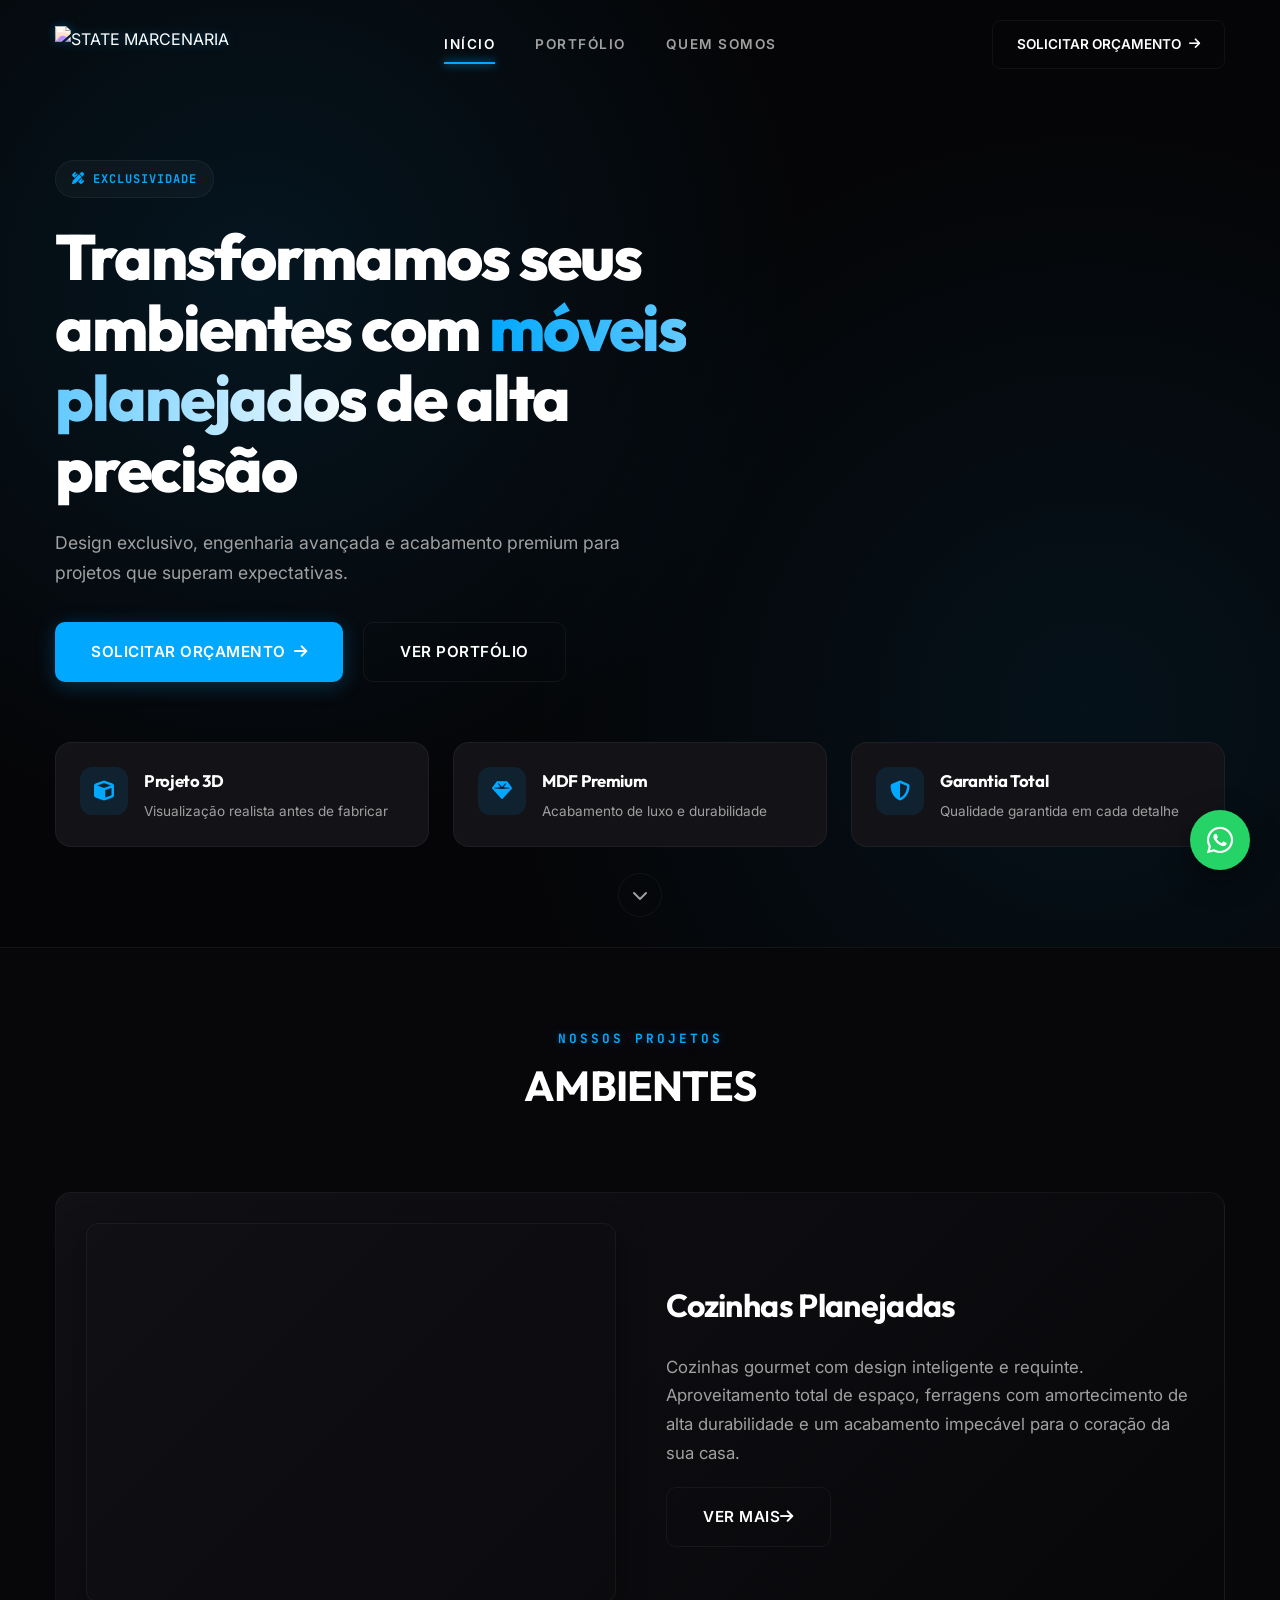
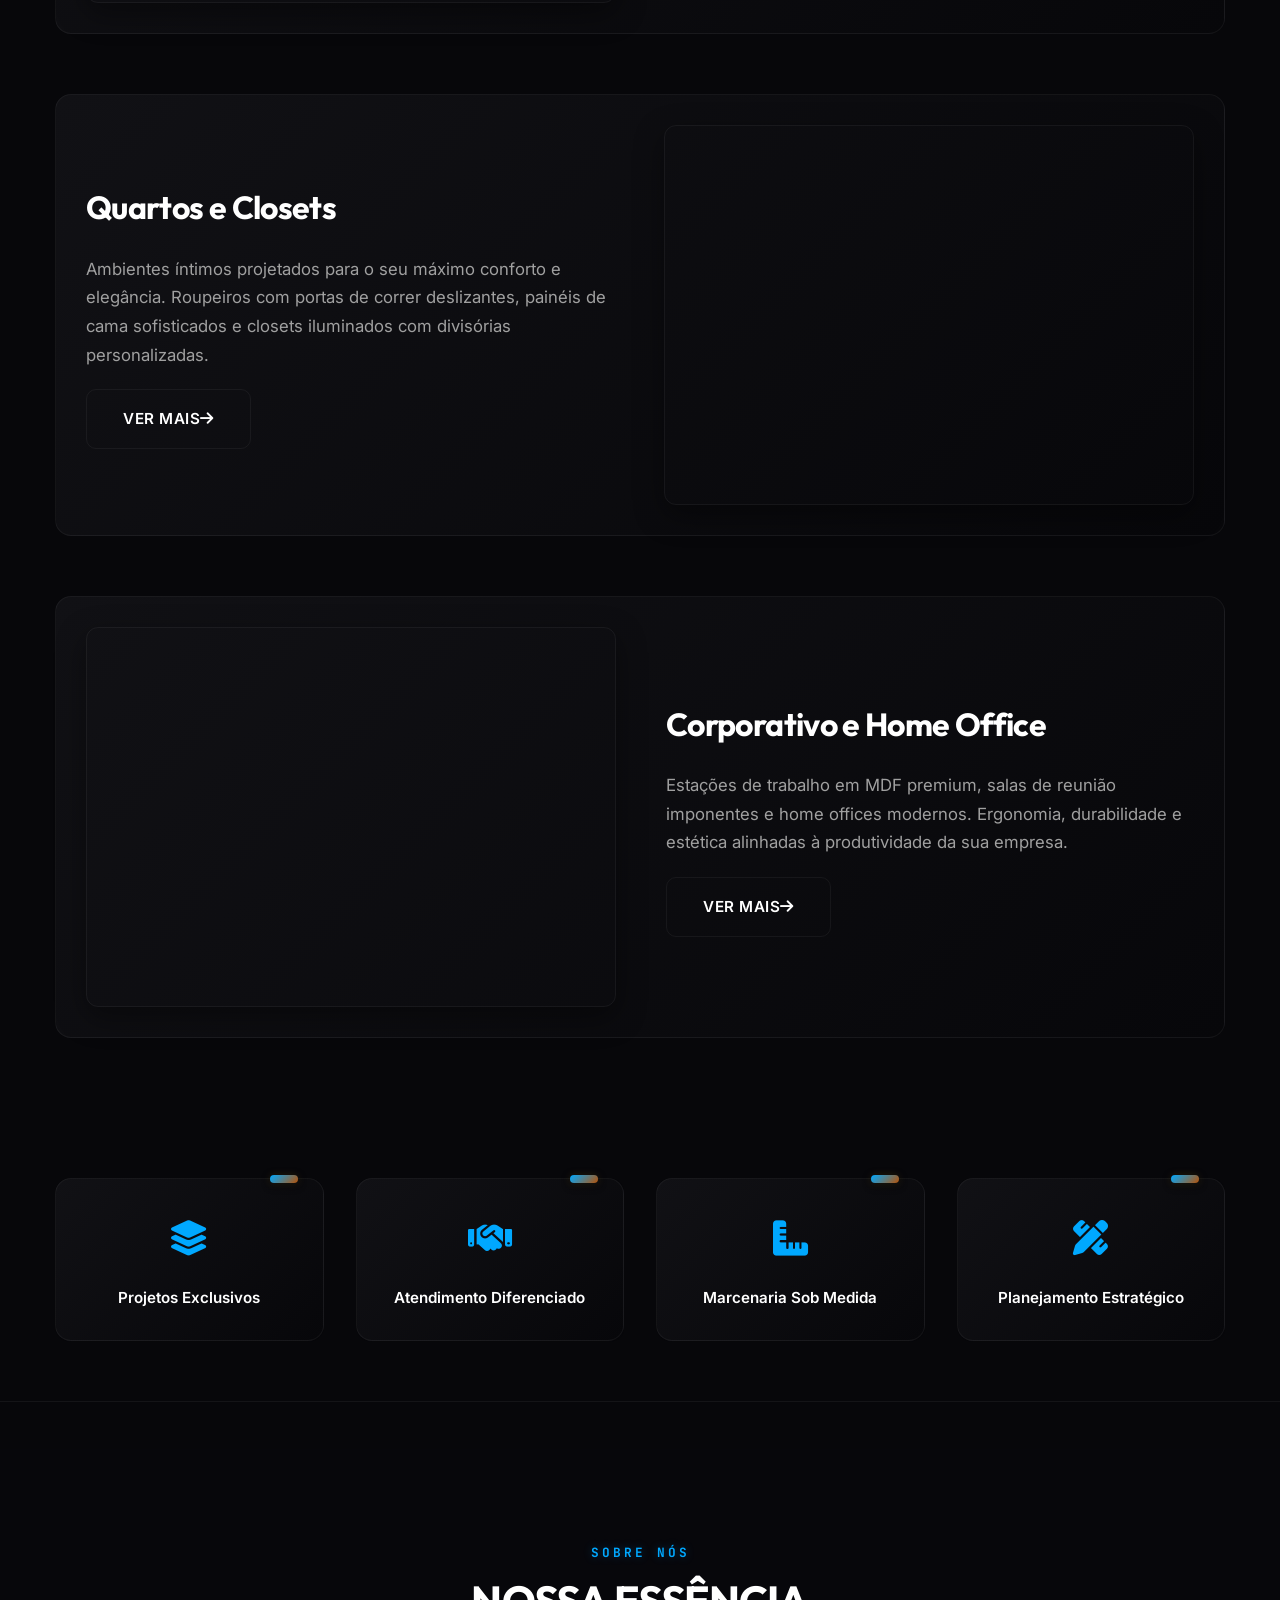
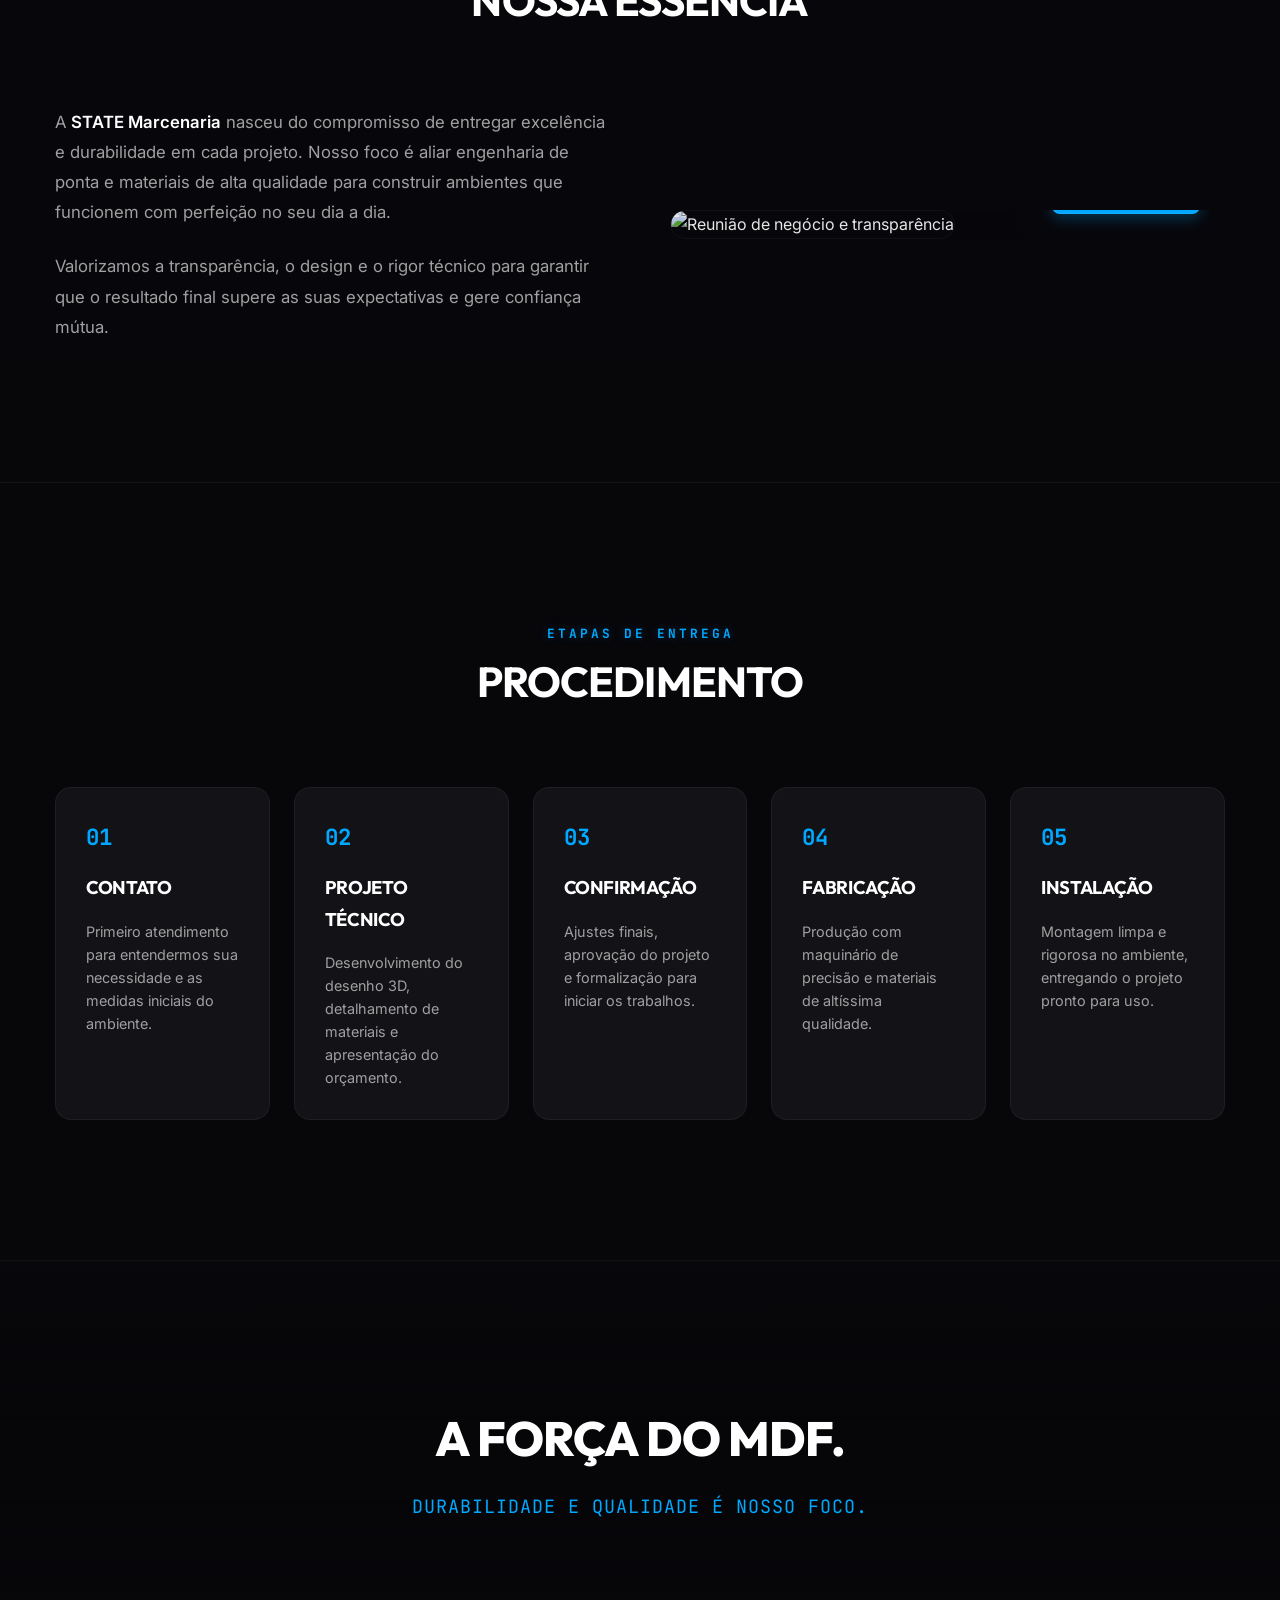
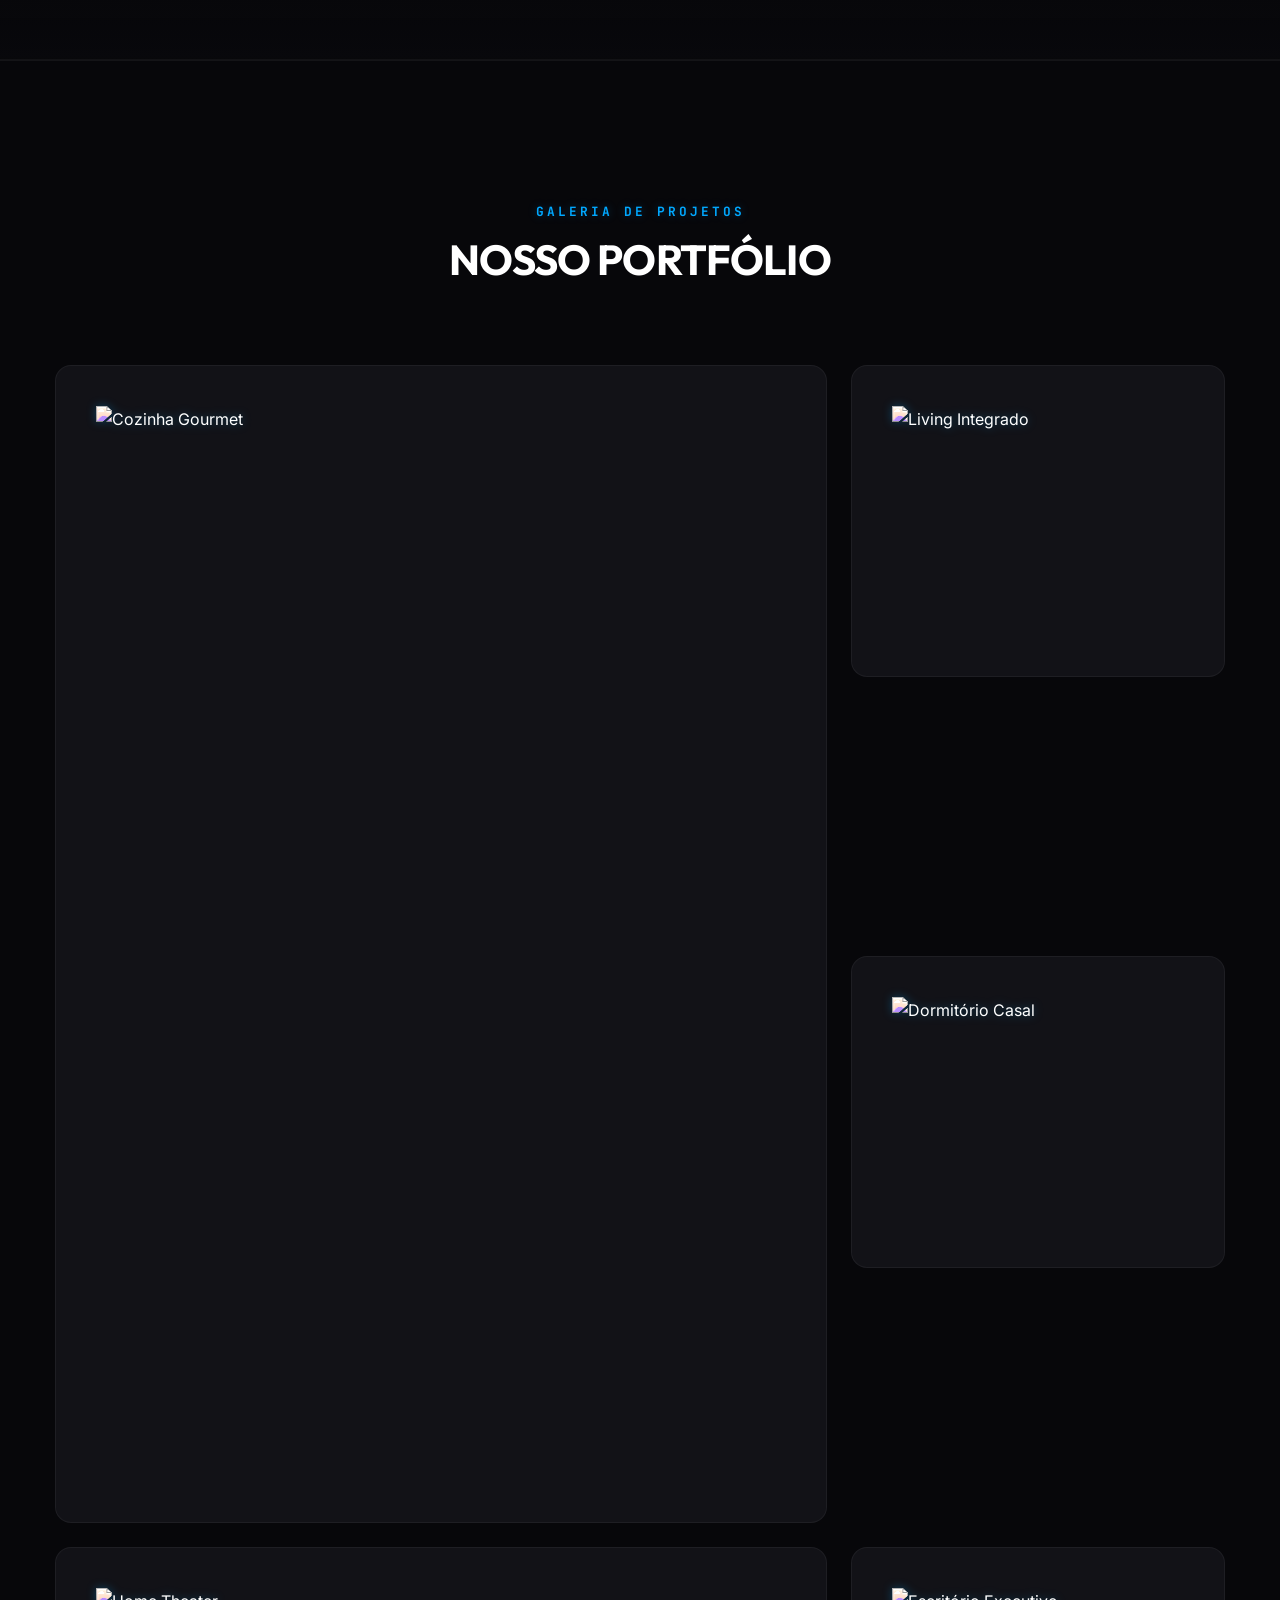
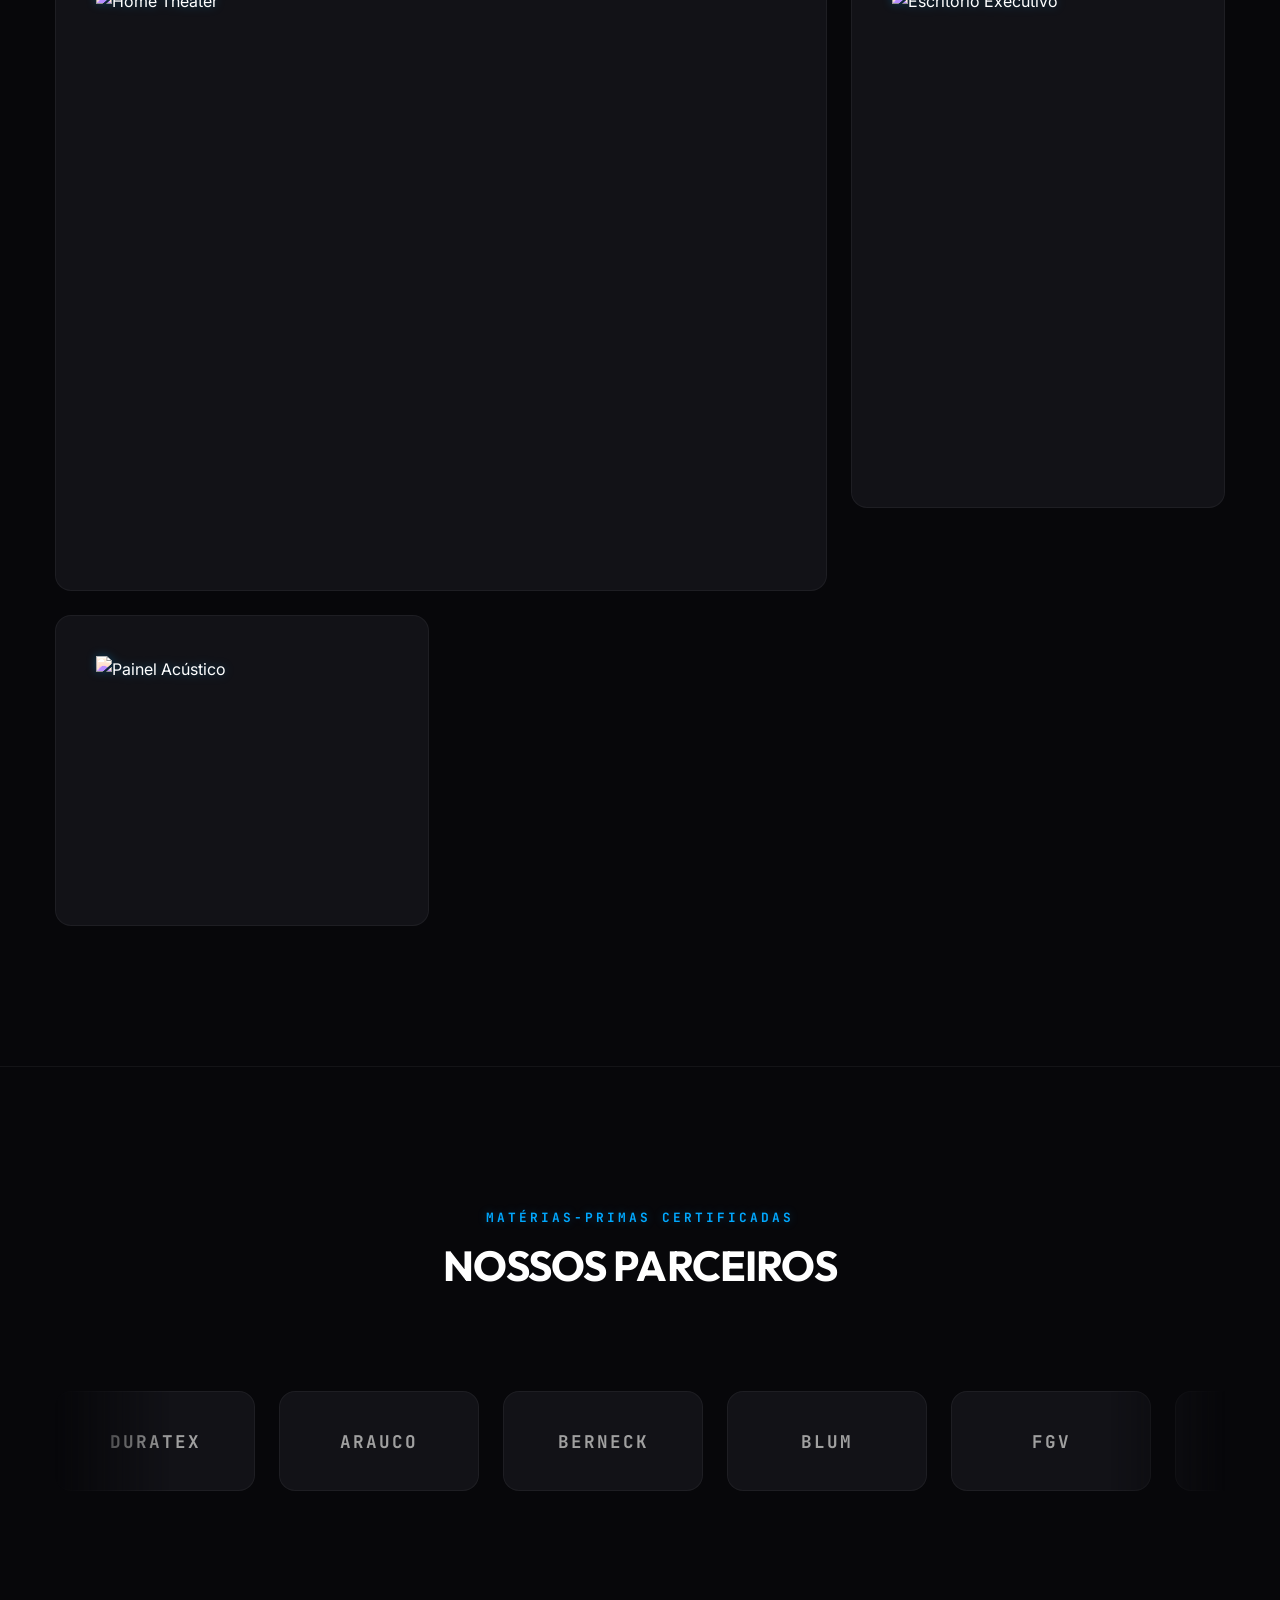
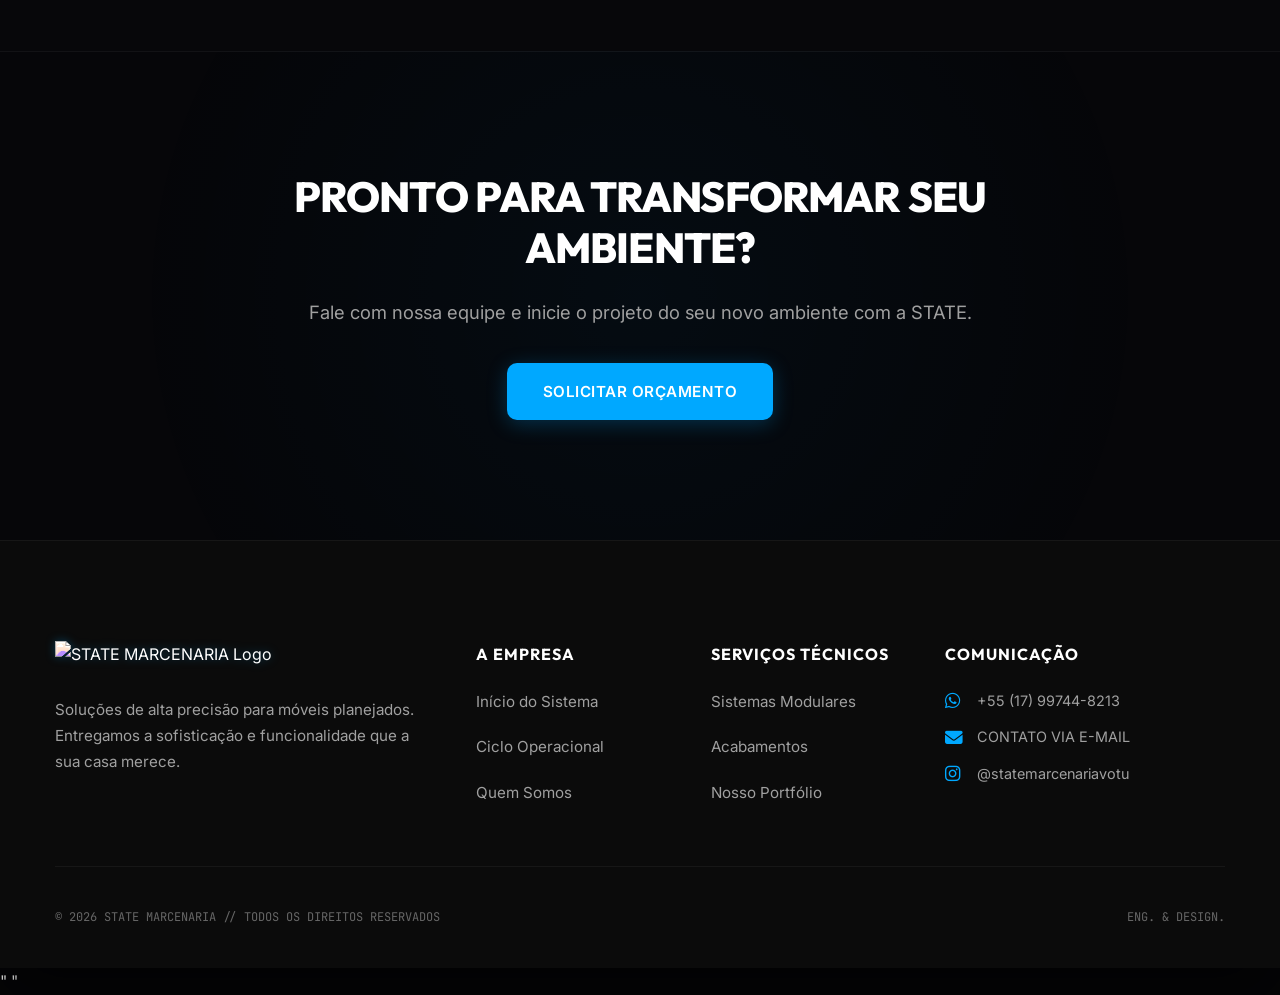
==== commit 6ed74a43: "fix: estilizar headline da hero (hero-title-new) e limpar CSS corrompido" ====
--- a/index.html
+++ b/index.html
@@ -32,7 +32,7 @@
     <link rel="apple-touch-icon" href="imgs/logo-state.png">
     
     <link rel="icon" type="image/png" href="imgs/logo-state.png">
-    <title>State Marcenaria - DEPLOY TEST 2024</title>
+    <title>State Marcenaria | Alta Engenharia Moveleira</title>
     
     <!-- Performance: DNS Prefetch & Preconnect -->
     <link rel="dns-prefetch" href="https://fonts.googleapis.com">
@@ -47,7 +47,7 @@
     
     <!-- Google Fonts: Inter, Outfit and JetBrains Mono -->
     <link href="https://fonts.googleapis.com/css2?family=Inter:wght@400;500;600;700;800&family=Outfit:wght@300;400;500;600;700;800;900&family=JetBrains+Mono:wght@400;700&display=swap" rel="stylesheet">
-    <link rel="stylesheet" href="style.css?v=2026061718">
+    <link rel="stylesheet" href="style.css?v=2026071619">
     <!-- FontAwesome for icons -->
     <link rel="stylesheet" href="https://cdnjs.cloudflare.com/ajax/libs/font-awesome/6.4.0/css/all.min.css" crossorigin="anonymous">
 
--- a/style.css
+++ b/style.css
@@ -1,4714 +1,4963 @@
-/* ==========================================================================
-   STYLE.CSS — STATE MARCENARIA (REDESIGN PREMIUM ESTILO TECHGEAR)
-   ========================================================================== */
-
-/* --- Fonts & Import --- */
-
-/* --- Design System Tokens (TechGear DNA) --- */
-:root {
-    /* Colors */
-    --bg-page: transparent;
-    --bg-base: rgba(11, 11, 15, 0.45);
-    --bg-card: #121217;
-    --bg-card-hover: #181822;
-    
-    --primary: #00A8FF;
-    --primary-hover: #0094E0;
-    --secondary: #FFFFFF;
-    
-    --text-primary: #FFFFFF;
-    --text-secondary: #A0A0A0;
-    --text-muted: #666666;
-    
-    --border: rgba(255, 255, 255, 0.05);
-    --border-hover: rgba(255, 255, 255, 0.12);
-    --border-primary: rgba(0, 168, 255, 0.25);
-    
-    /* Typography */
-    --font-family: 'Inter', sans-serif;
-    --font-head: 'Outfit', sans-serif;
-    --font-mono: 'JetBrains Mono', monospace;
-    
-    --font-weight-heading: 700;
-    --font-weight-body: 400;
-    
-    /* Spacing & Sizes */
-    --container-max-width: 1400px;
-    --section-gap: 140px;
-    --card-gap: 24px;
-    
-    /* Effects */
-    --shadow-premium: 0 30px 60px rgba(0, 0, 0, 0.55);
-    --shadow-card: 0 15px 35px rgba(0, 0, 0, 0.4);
-    --shadow-blue-glow: 0 0 40px rgba(0, 168, 255, 0.12);
-    
-    --radius-container: 24px;
-    --radius-card: 16px;
-    --radius-input: 10px;
-    
-    --transition: all 0.3s cubic-bezier(0.25, 1, 0.5, 1);
-    --transition-slow: all 0.6s cubic-bezier(0.16, 1, 0.3, 1);
-}
-
-/* --- Global Reset & Page Setup --- */
-* {
-    margin: 0;
-    padding: 0;
-    box-sizing: border-box;
-}
-
-*:focus-visible {
-    outline: 2px solid var(--primary);
-    outline-offset: 4px;
-    box-shadow: 0 0 10px rgba(0, 168, 255, 0.4);
-}
-
-html {
-    scroll-behavior: smooth;
-    font-size: 16px;
-    background-color: #050507;
-    overflow-x: hidden;
-}
-
-body {
-    background-color: transparent;
-    color: var(--text-primary);
-    font-family: var(--font-family);
-    font-weight: var(--font-weight-body);
-    font-size: 16px;
-    line-height: 1.7;
-    overflow-x: hidden;
-    -webkit-font-smoothing: antialiased;
-}
-
-a {
-    text-decoration: none;
-    color: inherit;
-    transition: var(--transition);
-}
-
-/* --- Layout: Floating Page Container (Desktop-First Framed App Feel) --- */
-.page-wrapper-tech {
-    position: relative;
-    width: 100%;
-    max-width: var(--container-max-width);
-    margin: 0 auto;
-    background-color: var(--bg-base);
-    min-height: 100vh;
-    box-shadow: var(--shadow-premium);
-    overflow: hidden;
-}
-
-/* On desktop viewports, add border radius and frame margin for luxury feel */
-@media (min-width: 1400px) {
-    .page-wrapper-tech {
-        margin: 40px auto;
-        border-radius: var(--radius-container);
-        border: 1px solid var(--border);
-    }
-}
-
-.container {
-    width: 100%;
-    max-width: 1200px;
-    margin: 0 auto;
-    padding: 0 15px;
-}
-
-/* --- Architectural Grid Overlay --- */
-.page-grid-overlay {
-    position: absolute;
-    top: 0;
-    left: 0;
-    width: 100%;
-    height: 100%;
-    display: flex;
-    justify-content: space-between;
-    pointer-events: none;
-    z-index: 1;
-    padding: 0 15px;
-}
-.page-grid-overlay .grid-line {
-    width: 1px;
-    height: 100%;
-    background: linear-gradient(to bottom, rgba(255, 255, 255, 0.005) 0%, rgba(255, 255, 255, 0.02) 50%, rgba(255, 255, 255, 0.005) 100%);
-}
-
-/* --- Typography & Centered Headers --- */
-h1, h2, h3, h4, h5, h6 {
-    font-family: var(--font-head);
-    font-weight: var(--font-weight-heading);
-    letter-spacing: -0.02em;
-    color: var(--text-primary);
-}
-
-.section-title-center {
-    text-align: center;
-    margin-bottom: 80px;
-    display: flex;
-    flex-direction: column;
-    align-items: center;
-    gap: 12px;
-}
-
-.section-subtitle-tech {
-    font-family: var(--font-mono);
-    font-size: 0.8rem;
-    font-weight: 700;
-    color: var(--primary);
-    letter-spacing: 3px;
-    text-transform: uppercase;
-    text-shadow: 0 0 10px rgba(0, 168, 255, 0.3);
-}
-
-.section-title-tech {
-    font-size: 42px;
-    font-weight: 700;
-    line-height: 1.2;
-}
-
-@media (max-width: 768px) {
-    .section-title-tech {
-        font-size: 30px;
-    }
-    .container {
-        padding: 0 15px;
-    }
-}
-
-/* --- Premium Buttons System --- */
-.btn-tech-primary {
-    display: inline-flex;
-    align-items: center;
-    justify-content: center;
-    background-color: var(--primary);
-    color: var(--secondary);
-    font-weight: 600;
-    font-size: 0.95rem;
-    padding: 16px 36px;
-    border-radius: var(--radius-input);
-    transition: var(--transition);
-    border: none;
-    cursor: pointer;
-    box-shadow: 0 4px 20px rgba(0, 168, 255, 0.25);
-    letter-spacing: 0.5px;
-}
-
-.btn-tech-primary:hover {
-    background-color: var(--primary-hover);
-    transform: translateY(-2px);
-    box-shadow: 0 6px 25px rgba(0, 168, 255, 0.4);
-}
-
-.btn-tech-outline {
-    display: inline-flex;
-    align-items: center;
-    justify-content: center;
-    background-color: transparent;
-    color: var(--secondary);
-    font-weight: 600;
-    font-size: 0.95rem;
-    padding: 16px 36px;
-    border-radius: var(--radius-input);
-    border: 1px solid var(--border);
-    transition: var(--transition);
-    cursor: pointer;
-    letter-spacing: 0.5px;
-}
-
-.btn-tech-outline:hover {
-    border-color: var(--primary);
-    background-color: rgba(0, 168, 255, 0.05);
-    transform: translateY(-2px);
-    box-shadow: 0 4px 20px rgba(0, 168, 255, 0.1);
-}
-
-.btn-tech {
-    display: inline-flex;
-    align-items: center;
-    gap: 8px;
-    background-color: transparent;
-    color: var(--text-primary);
-    border: 1px solid var(--border);
-    padding: 12px 24px;
-    font-size: 0.85rem;
-    font-weight: 600;
-    border-radius: 8px;
-    transition: var(--transition);
-    cursor: pointer;
-}
-
-.btn-tech:hover {
-    border-color: var(--primary);
-    background-color: rgba(0, 168, 255, 0.05);
-    box-shadow: 0 0 15px rgba(0, 168, 255, 0.1);
-}
-
-.btn-tech i {
-    font-size: 0.8rem;
-    transition: transform 0.2s ease;
-}
-
-.btn-tech:hover i {
-    transform: translateX(3px);
-}
-
-/* --- Floating WhatsApp Button --- */
-.floating-whatsapp {
-    position: fixed;
-    bottom: 30px;
-    right: 30px;
-    width: 60px;
-    height: 60px;
-    background-color: #25D366;
-    color: var(--secondary);
-    border-radius: 50%;
-    display: flex;
-    align-items: center;
-    justify-content: center;
-    font-size: 30px;
-    box-shadow: 0 10px 30px rgba(0, 0, 0, 0.4);
-    z-index: 999;
-    transition: var(--transition);
-}
-
-.floating-whatsapp:hover {
-    transform: scale(1.08) translateY(-3px);
-    box-shadow: 0 15px 35px rgba(37, 211, 102, 0.3);
-}
-
-/* --- Sticky Blur Navbar --- */
-.navbar-modern {
-    position: fixed;
-    top: 0;
-    left: 0;
-    width: 100%;
-    height: 90px;
-    z-index: 100;
-    transition: background 0.3s ease, height 0.3s ease;
-    border-bottom: 1px solid transparent;
-}
-
-.navbar-modern.scrolled {
-    background: rgba(24, 24, 24, 0.8);
-    backdrop-filter: blur(20px);
-    -webkit-backdrop-filter: blur(20px);
-    border-bottom: 1px solid var(--border);
-    padding: 0;
-    height: 80px;
-}
-
-/* Maintain container alignment when scrolled */
-@media (min-width: 1400px) {
-    .navbar-modern.scrolled {
-        border-top-left-radius: var(--radius-container);
-        border-top-right-radius: var(--radius-container);
-    }
-}
-
-.nav-content {
-    display: flex;
-    justify-content: space-between;
-    align-items: center;
-    height: 100%;
-}
-
-.nav-logo {
-    height: 38px;
-    width: auto;
-    display: block;
-}
-
-.nav-links {
-    display: flex;
-    gap: 40px;
-}
-
-.n-link {
-    font-size: 0.85rem;
-    font-weight: 600;
-    letter-spacing: 1.5px;
-    color: var(--text-secondary);
-    padding: 8px 0;
-    position: relative;
-}
-
-.n-link::after {
-    content: '';
-    position: absolute;
-    bottom: 0;
-    left: 0;
-    width: 0;
-    height: 2px;
-    background-color: var(--primary);
-    transition: var(--transition);
-    box-shadow: 0 0 8px var(--primary);
-}
-
-.n-link.active, .n-link:hover {
-    color: var(--secondary);
-}
-
-.n-link.active::after, .n-link:hover::after {
-    width: 100%;
-}
-
-.menu-toggle {
-    display: none;
-}
-
-/* --- Cinematic Split Hero Section --- */
-.hero-tech-gear {
-    position: relative;
-    min-height: 100vh;
-    display: flex;
-    align-items: center;
-    padding: 130px 0 80px 0;
-    overflow: hidden;
-    background-image: 
-        radial-gradient(rgba(0, 168, 255, 0.05) 1px, transparent 1px);
-    background-size: 30px 30px;
-}
-
-.hero-bg-text {
-    position: absolute;
-    top: 50%;
-    left: -5%;
-    transform: translateY(-50%);
-    font-size: 20vw;
-    font-weight: 900;
-    color: rgba(255, 255, 255, 0.015);
-    line-height: 1;
-    pointer-events: none;
-    z-index: 1;
-    user-select: none;
-    font-family: var(--font-family);
-    letter-spacing: -10px;
-}
-
-.hero-glow-circle-1 {
-    position: absolute;
-    width: 600px;
-    height: 600px;
-    background: radial-gradient(circle, rgba(0, 168, 255, 0.06) 0%, transparent 70%);
-    top: -10%;
-    right: 10%;
-    z-index: 1;
-    pointer-events: none;
-}
-
-.hero-glow-circle-2 {
-    position: absolute;
-    width: 500px;
-    height: 500px;
-    background: radial-gradient(circle, rgba(0, 168, 255, 0.04) 0%, transparent 70%);
-    bottom: -10%;
-    left: 10%;
-    z-index: 1;
-    pointer-events: none;
-}
-
-.hero-container-split {
-    display: flex;
-    justify-content: space-between;
-    align-items: center;
-    position: relative;
-    z-index: 5;
-    gap: 40px;
-}
-
-.hero-left-col {
-    width: 45%;
-    display: flex;
-    flex-direction: column;
-    gap: 24px;
-}
-
-.hero-right-col {
-    width: 55%;
-    display: flex;
-    justify-content: flex-end;
-}
-
-/* Hero Badge */
-.hero-tech-badge {
-    display: inline-flex;
-    align-items: center;
-    gap: 8px;
-    align-self: flex-start;
-    padding: 8px 16px;
-    background-color: rgba(255, 255, 255, 0.03);
-    border: 1px solid var(--border);
-    border-radius: 30px;
-    font-family: var(--font-mono);
-    font-size: 0.75rem;
-    font-weight: 700;
-    color: var(--primary);
-    letter-spacing: 1px;
-    text-transform: uppercase;
-}
-
-/* Hero Title styling: size 64px, weight 800, spacing -2px */
-.hero-title-main {
-    font-size: clamp(32px, 5vw, 64px);
-    font-weight: 800;
-    line-height: 1.1;
-    letter-spacing: -2px;
-}
-
-.text-highlight-blue {
-    background: linear-gradient(90deg, var(--primary) 0%, #FFFFFF 100%);
-    -webkit-background-clip: text;
-    -webkit-text-fill-color: transparent;
-}
-
-.hero-desc-alt {
-    font-size: 1.1rem;
-    line-height: 1.7;
-    color: var(--text-secondary);
-}
-
-.hero-actions-alt {
-    display: flex;
-    gap: 20px;
-    margin-top: 10px;
-}
-
-/* Hero Stats Row */
-.hero-stats-row {
-    display: flex;
-    align-items: center;
-    gap: 24px;
-    margin-top: 30px;
-    border-top: 1px solid var(--border);
-    padding-top: 30px;
-}
-
-.h-stat-box {
-    display: flex;
-    flex-direction: column;
-    gap: 4px;
-}
-
-.h-stat-number {
-    font-size: 1.6rem;
-    font-weight: 800;
-    color: var(--primary);
-    line-height: 1.1;
-}
-
-.h-stat-text {
-    font-size: 0.8rem;
-    color: var(--text-secondary);
-    text-transform: uppercase;
-    letter-spacing: 1px;
-}
-
-.h-stat-line-divider {
-    width: 1px;
-    height: 40px;
-    background-color: var(--border);
-}
-
-/* Right Column Showcase Container */
-.hero-showcase-container {
-    position: relative;
-    width: 100%;
-    max-width: 580px;
-    aspect-ratio: 4 / 3.4;
-    display: flex;
-    align-items: center;
-    justify-content: center;
-    container-type: inline-size;
-}
-
-.hero-visual-glow {
-    position: absolute;
-    width: 80%;
-    height: 80%;
-    background: radial-gradient(circle, rgba(0, 168, 255, 0.12) 0%, transparent 60%);
-    filter: blur(10px);
-    z-index: 1;
-    pointer-events: none;
-}
-
-/* Animated Slider Frame on Tech style */
-.hero-image-frame-tech {
-    position: relative;
-    width: 100%;
-    height: 100%;
-    background-color: #050507;
-    border-radius: var(--radius-card);
-    border: 1px solid rgba(255, 255, 255, 0.08);
-    overflow: hidden;
-    z-index: 2;
-    box-shadow: var(--shadow-premium);
-}
-
-.hero-slider-split {
-    position: relative;
-    width: 100%;
-    height: 100%;
-}
-
-.slide-split {
-    position: absolute;
-    top: 0;
-    left: 0;
-    width: 100%;
-    height: 100%;
-    background-size: cover;
-    background-position: center;
-    opacity: 0;
-    transform: scale(1.05);
-    animation: splitSlideFade 24s infinite;
-}
-
-.slide-split.slide-1 {
-    background-image: url('imgs/background.jpg');
-    animation-delay: 0s;
-}
-
-.slide-split.slide-2 {
-    background-image: url('imgs/gourmet_kitchen.png');
-    animation-delay: 8s;
-}
-
-.slide-split.slide-3 {
-    background-image: url('imgs/premium_closet.png');
-    animation-delay: 16s;
-}
-
-@keyframes splitSlideFade {
-    0% { opacity: 0; transform: scale(1.05); }
-    8% { opacity: 1; transform: scale(1); }
-    33% { opacity: 1; transform: scale(1); }
-    41% { opacity: 0; transform: scale(1.05); }
-    100% { opacity: 0; transform: scale(1.05); }
-}
-
-/* Frame Scanline & Corners removed for clean gallery aesthetic */
-
-.frame-bottom-vignette {
-    position: absolute;
-    bottom: 0;
-    left: 0;
-    width: 100%;
-    height: 40%;
-    background: linear-gradient(to top, rgba(24, 24, 24, 0.95) 0%, transparent 100%);
-    z-index: 3;
-    pointer-events: none;
-}
-
-/* Hero Slide Progress Bar */
-.hero-slide-progress {
-    display: none;
-    position: absolute;
-    bottom: 0;
-    left: 0;
-    width: 100%;
-    height: 4px;
-    background: rgba(255, 255, 255, 0.05);
-    z-index: 5;
-    overflow: hidden;
-}
-
-.progress-bar-fill {
-    height: 100%;
-    background: var(--primary);
-    width: 0;
-    box-shadow: 0 0 10px var(--primary);
-    animation: heroProgress 24s linear infinite;
-}
-
-@keyframes heroProgress {
-    0% { width: 0; }
-    32.5% { width: 100%; }
-    33.3% { width: 0; }
-    
-    33.4% { width: 0; }
-    65.8% { width: 100%; }
-    66.6% { width: 0; }
-    
-    66.7% { width: 0; }
-    99.1% { width: 100%; }
-    100% { width: 0; }
-}
-
-.hero-bottom-gradient {
-    position: absolute;
-    bottom: 0;
-    left: 0;
-    width: 100%;
-    height: 120px;
-    background: linear-gradient(to top, var(--bg-base) 0%, transparent 100%);
-    z-index: 5;
-    pointer-events: none;
-}
-
-/* Premium Floating Badges */
-.floating-badge {
-    position: absolute;
-    display: flex;
-    align-items: center;
-    gap: 12px;
-    background: rgba(10, 10, 12, 0.95);
-    border: 1px solid rgba(255, 255, 255, 0.08);
-    padding: 12px 18px;
-    border-radius: 14px;
-    box-shadow: 0 15px 35px rgba(0, 0, 0, 0.4), 0 0 15px rgba(234, 179, 8, 0.05);
-    z-index: 10;
-    pointer-events: none;
-    overflow: hidden; /* Clips the bottom timer line */
-    
-    /* Teleport offsets (Desktop defaults) */
-    --fb1-translate-x1: 0px;
-    --fb1-translate-y1: 0px;
-    --fb1-translate-x2: 60px;
-    --fb1-translate-y2: 150px;
-    
-    --fb2-translate-x1: 0px;
-    --fb2-translate-y1: 0px;
-    --fb2-translate-x2: -60px;
-    --fb2-translate-y2: -150px;
-}
-
-.floating-badge .badge-icon {
-    width: 32px;
-    height: 32px;
-    border-radius: 50%;
-    background: linear-gradient(135deg, rgba(234, 179, 8, 0.15) 0%, rgba(234, 179, 8, 0.02) 100%);
-    border: 1px solid rgba(234, 179, 8, 0.3);
-    display: flex;
-    align-items: center;
-    justify-content: center;
-}
-
-.floating-badge .badge-icon i {
-    font-size: 0.95rem;
-    color: var(--primary);
-}
-
-.floating-badge .badge-content span {
-    display: block;
-    font-weight: 700;
-    font-size: 0.75rem;
-    letter-spacing: 0.5px;
-    color: var(--text-primary);
-}
-
-.floating-badge .badge-content small {
-    display: block;
-    font-family: var(--font-mono);
-    font-size: 0.65rem;
-    color: var(--text-secondary);
-}
-
-
-.fb-top-left {
-    top: 12%;
-    left: -8%;
-    
-}
-
-.fb-bottom-right {
-    bottom: 12%;
-    right: -8%;
-    
-    
-}
-
-@keyframes smoothFloat1 {
-    0% { transform: translate(0, 0) rotate(0deg); }
-    33% { transform: translate(6px, -12px) rotate(1.5deg); }
-    66% { transform: translate(-6px, -6px) rotate(-1.5deg); }
-    100% { transform: translate(0, 0) rotate(0deg); }
-}
-
-@keyframes smoothFloat2 {
-    0% { transform: translate(0, 0) rotate(0deg); }
-    33% { transform: translate(-6px, -8px) rotate(-1.5deg); }
-    66% { transform: translate(6px, -14px) rotate(1.5deg); }
-    100% { transform: translate(0, 0) rotate(0deg); }
-}
-
-@media (max-width: 1024px) {
-    .hero-tech-gear {
-        padding: 120px 0 100px 0;
-        margin-bottom: 30px;
-    }
-    .hero-container-split {
-        flex-direction: column;
-        gap: 48px;
-    }
-    .hero-left-col, .hero-right-col {
-        width: 100%;
-    }
-    .hero-left-col {
-        text-align: center;
-        align-items: center;
-        gap: 20px;
-    }
-    .hero-tech-badge {
-        align-self: center;
-        margin: 0 auto;
-    }
-    .hero-title-main {
-        text-align: center;
-        font-size: clamp(28px, 6vw, 44px);
-        line-height: 1.2;
-    }
-    .hero-desc-alt {
-        text-align: center;
-        font-size: 0.95rem;
-        color: var(--text-secondary);
-        max-width: 520px;
-        margin: 0 auto;
-    }
-    .hero-actions-alt {
-        flex-direction: column;
-        align-items: center;
-        width: 100%;
-        gap: 16px;
-        margin-top: 10px;
-    }
-    .hero-actions-alt .btn-tech-primary {
-        width: 100%;
-        max-width: 290px;
-        padding: 15px 28px;
-        font-size: 0.85rem;
-        border-radius: 30px;
-    }
-    .hero-actions-alt .btn-tech-outline {
-        width: auto;
-        border: none;
-        background: transparent;
-        padding: 0;
-        color: var(--text-secondary);
-        font-size: 0.85rem;
-        text-transform: uppercase;
-        letter-spacing: 1.5px;
-        display: inline-flex;
-        align-items: center;
-        gap: 8px;
-        box-shadow: none;
-    }
-    .hero-actions-alt .btn-tech-outline:hover {
-        background: transparent;
-        color: var(--primary);
-        transform: translateY(-1px);
-    }
-    .hero-stats-row {
-        display: flex;
-        justify-content: center;
-        align-items: center;
-        gap: 20px;
-        border-top: none;
-        padding-top: 15px;
-        margin-top: 10px;
-        width: 100%;
-    }
-    .h-stat-box {
-        display: flex;
-        flex-direction: column;
-        align-items: center;
-        gap: 2px;
-    }
-    .h-stat-number {
-        font-size: 1.2rem;
-        font-weight: 800;
-        color: var(--primary);
-    }
-    .h-stat-text {
-        font-size: 0.65rem;
-        color: var(--text-secondary);
-        text-transform: uppercase;
-        letter-spacing: 0.5px;
-    }
-    .h-stat-line-divider {
-        width: 1px;
-        height: 24px;
-        background-color: var(--border);
-        display: block;
-    }
-    .hero-right-col {
-        justify-content: center;
-    }
-    .fb-top-left {
-        left: 15px !important;
-        top: 12% !important;
-    }
-    .fb-bottom-right {
-        right: 15px !important;
-        bottom: 12% !important;
-    }
-    .floating-badge {
-        width: 190px !important;
-        box-sizing: border-box !important;
-        --fb1-translate-x2: calc(100cqw - 30px - 190px);
-        --fb1-translate-y2: 0px;
-        --fb2-translate-x2: calc(-100cqw + 30px + 190px);
-        --fb2-translate-y2: 0px;
-    }
-}
-
-/* --- Section Layout & Spacing --- */
-section {
-    padding: var(--section-gap) 0;
-    position: relative;
-}
-
-/* --- Authority Section --- */
-.section-authority {
-    padding: 60px 0;
-    border-bottom: 1px solid var(--border);
-    background-color: var(--bg-base);
-}
-
-.authority-grid {
-    display: grid;
-    grid-template-columns: repeat(auto-fit, minmax(220px, 1fr));
-    gap: 32px;
-}
-
-.auth-stat {
-    background: linear-gradient(135deg, #111115 0%, #07070a 100%);
-    border: 1px solid var(--border);
-    border-radius: var(--radius-card);
-    padding: 30px;
-    text-align: center;
-    transition: var(--transition);
-    backdrop-filter: blur(10px);
-    -webkit-backdrop-filter: blur(10px);
-    position: relative;
-}
-
-.auth-stat:hover {
-    transform: translateY(-6px) scale(1.02);
-    border-color: rgba(234, 179, 8, 0.3);
-    box-shadow: 0 20px 40px rgba(0, 0, 0, 0.5);
-    background: linear-gradient(135deg, #16161d 0%, #0b0b0f 100%);
-}
-
-.stat-value {
-    font-size: 2.2rem;
-    color: var(--primary);
-    margin-bottom: 16px;
-    transition: var(--transition);
-}
-
-.auth-stat:hover .stat-value {
-    transform: scale(1.1);
-}
-
-.stat-label {
-    font-size: 0.95rem;
-    font-weight: 600;
-    color: var(--text-primary);
-}
-
-/* --- About Section --- */
-.section-about {
-    background-color: var(--bg-base);
-}
-
-.about-grid {
-    display: grid;
-    grid-template-columns: 1fr 1fr;
-    gap: 60px;
-    align-items: center;
-}
-
-.about-text {
-    display: flex;
-    flex-direction: column;
-    gap: 24px;
-}
-
-.about-desc {
-    font-size: 1.05rem;
-    color: var(--text-secondary);
-    line-height: 1.8;
-}
-
-.about-desc strong {
-    color: var(--secondary);
-    font-weight: 600;
-}
-
-.about-image {
-    position: relative;
-    border-radius: var(--radius-card);
-    overflow: hidden;
-}
-
-.styled-img {
-    width: 100%;
-    height: auto;
-    object-fit: cover;
-    border-radius: var(--radius-card);
-    border: 1px solid var(--border);
-    box-shadow: var(--shadow-premium);
-    filter: brightness(0.9);
-}
-
-.about-image .floating-badge {
-    position: absolute;
-    bottom: 25px;
-    right: 25px;
-    background-color: var(--primary);
-    color: var(--secondary);
-    font-weight: 700;
-    font-size: 0.8rem;
-    letter-spacing: 2px;
-    padding: 12px 24px;
-    border-radius: 8px;
-    box-shadow: 0 4px 15px rgba(0, 168, 255, 0.3);
-}
-
-@media (max-width: 900px) {
-    .about-grid {
-        grid-template-columns: 1fr;
-        gap: 40px;
-    }
-}
-
-/* --- Process Section --- */
-.section-process {
-    background-color: var(--bg-base);
-    border-top: 1px solid var(--border);
-}
-
-.process-timeline {
-    display: grid;
-    grid-template-columns: repeat(5, 1fr);
-    gap: 24px;
-    position: relative;
-}
-
-.process-step {
-    background-color: var(--bg-card);
-    border: 1px solid var(--border);
-    border-radius: var(--radius-card);
-    padding: 30px;
-    transition: border-color 0.4s ease, box-shadow 0.4s ease, transform 0.4s ease, background-color 0.4s ease;
-    position: relative;
-    display: flex;
-    flex-direction: column;
-    gap: 16px;
-    animation: processFlow 10s infinite ease-in-out;
-}
-
-.process-step:nth-child(1) { animation-delay: 0s; }
-.process-step:nth-child(2) { animation-delay: 2s; }
-.process-step:nth-child(3) { animation-delay: 4s; }
-.process-step:nth-child(4) { animation-delay: 6s; }
-.process-step:nth-child(5) { animation-delay: 8s; }
-
-.process-step:hover {
-    transform: translateY(-5px);
-    border-color: rgba(234, 179, 8, 0.4) !important;
-    background-color: var(--bg-card-hover);
-    box-shadow: var(--shadow-card), 0 0 20px rgba(234, 179, 8, 0.12);
-    
-}
-
-.step-marker {
-    font-family: var(--font-mono);
-    font-size: 1.4rem;
-    font-weight: 700;
-    color: var(--primary);
-    display: inline-block;
-}
-
-.step-title {
-    font-size: 1.15rem;
-    font-weight: 700;
-    color: var(--text-primary);
-}
-
-.step-desc {
-    font-size: 0.9rem;
-    color: var(--text-secondary);
-    line-height: 1.6;
-}
-
-@media (max-width: 1024px) {
-    .process-timeline {
-        grid-template-columns: 1fr;
-        gap: 24px;
-    }
-}
-
-/* --- Parallax Divider --- */
-.parallax-divider {
-    position: relative;
-    height: 400px;
-    display: flex;
-    align-items: center;
-    justify-content: center;
-    overflow: hidden;
-    border-top: 1px solid var(--border);
-    border-bottom: 1px solid var(--border);
-}
-
-.parallax-bg {
-    position: absolute;
-    top: 0;
-    left: 0;
-    width: 100%;
-    height: 100%;
-    background-size: cover;
-    background-position: center;
-    background-attachment: fixed;
-    z-index: 1;
-    filter: brightness(0.3) contrast(1.1);
-}
-
-.parallax-overlay {
-    position: absolute;
-    top: 0;
-    left: 0;
-    width: 100%;
-    height: 100%;
-    background: linear-gradient(to bottom, var(--bg-base) 0%, transparent 40%, transparent 60%, var(--bg-base) 100%);
-    z-index: 2;
-}
-
-.parallax-content {
-    position: relative;
-    z-index: 3;
-    text-align: center;
-}
-
-.cinematic-title-small {
-    font-size: clamp(30px, 4vw, 48px);
-    font-weight: 800;
-    color: var(--secondary);
-    margin-bottom: 12px;
-}
-
-.parallax-content p {
-    font-size: 1.15rem;
-    color: var(--primary);
-    font-family: var(--font-mono);
-    letter-spacing: 1px;
-    text-transform: uppercase;
-}
-
-/* --- Systems / Services Section (2x2 Grid) --- */
-.section-services-tech {
-    background-color: var(--bg-base);
-}
-
-.services-grid-2x2 {
-    display: grid;
-    grid-template-columns: repeat(4, 1fr);
-    gap: var(--card-gap);
-}
-
-
-
-.service-card {
-    position: relative;
-    background: linear-gradient(135deg, #111115 0%, #07070a 100%);
-    border: 1px solid rgba(255, 255, 255, 0.05);
-    border-radius: 20px;
-    padding: 35px 25px;
-    display: flex;
-    flex-direction: column;
-    align-items: center;
-    justify-content: flex-start;
-    text-align: center;
-    min-height: 380px;
-    height: auto;
-    overflow: hidden;
-    z-index: 1;
-    gap: 15px;
-    transition: transform 0.4s cubic-bezier(0.16, 1, 0.3, 1), 
-                border-color 0.4s cubic-bezier(0.16, 1, 0.3, 1), 
-                box-shadow 0.4s cubic-bezier(0.16, 1, 0.3, 1);
-}
-
-/* Pulsing Icon Glow (No movement) */
-.service-card-icon-container {
-    width: 70px;
-    height: 70px;
-    display: flex;
-    align-items: center;
-    justify-content: center;
-    z-index: 5;
-    margin-bottom: 5px;
-}
-
-.service-icon-tech {
-    font-size: 2.8rem;
-    color: var(--primary);
-    
-}
-
-.service-card-body {
-    display: flex;
-    flex-direction: column;
-    align-items: center;
-    gap: 10px;
-    z-index: 2;
-    flex-grow: 1;
-}
-
-.service-card-title {
-    font-size: 1.25rem;
-    font-weight: 700;
-    color: var(--text-primary);
-    position: relative;
-    z-index: 2;
-    transition: letter-spacing 0.4s ease-in-out;
-}
-
-.service-card:hover .service-card-title {
-    letter-spacing: 0.05em;
-}
-
-.service-card-desc {
-    font-size: 0.88rem;
-    color: var(--text-secondary);
-    line-height: 1.6;
-    margin: 0;
-}
-
-/* Action Button at the bottom */
-.service-card-action {
-    display: flex;
-    align-items: center;
-    justify-content: center;
-    z-index: 2;
-    margin-top: 10px;
-}
-
-.service-btn {
-    position: relative;
-    width: 36px;
-    height: 36px;
-    border-radius: 50%;
-    background: rgba(255, 255, 255, 0.03);
-    border: 1px solid rgba(255, 255, 255, 0.08);
-    display: flex;
-    align-items: center;
-    justify-content: center;
-    color: var(--text-secondary);
-    text-decoration: none;
-    transition: all 0.4s ease-in-out;
-}
-
-.service-btn i {
-    font-size: 0.8rem;
-    transition: all 0.3s ease-in-out;
-}
-
-.service-btn:hover {
-    color: #000;
-}
-
-.service-btn:hover i {
-    transform: scale(1.2) translateX(1px);
-    color: #000;
-}
-
-.service-btn::after {
-    content: "";
-    position: absolute;
-    width: 100%;
-    height: 100%;
-    background-color: var(--primary);
-    box-shadow: 0px 0px 15px rgba(234, 179, 8, 0.4);
-    border-radius: 50%;
-    z-index: -1;
-    opacity: 0;
-    transform: scale(0.5);
-    transition: all 0.3s cubic-bezier(0.175, 0.885, 0.32, 1.275);
-}
-
-.service-btn:hover::after {
-    opacity: 1;
-    transform: scale(1);
-}
-
-.services-actions {
-    margin-top: 60px;
-    display: flex;
-    justify-content: center;
-    gap: 20px;
-    flex-wrap: wrap;
-}
-
-/* Responsive Overrides for Systems / Services Section (Uiverse Adaptation) */
-@media (max-width: 1024px) {
-    .services-grid-2x2 {
-        grid-template-columns: repeat(2, 1fr);
-    }
-    .service-card {
-        min-height: 320px;
-        padding: 30px 20px;
-    }
-    .service-card-icon-container {
-        width: 60px;
-        height: 60px;
-    }
-    .service-icon-tech {
-        font-size: 2.5rem;
-    }
-}
-
-@media (max-width: 600px) {
-    .services-grid-2x2 {
-        grid-template-columns: 1fr;
-    }
-    .service-card {
-        min-height: 300px; /* Compact 300px height on mobile */
-        padding: 25px 20px;
-    }
-    .service-card-icon-container {
-        width: 55px;
-        height: 55px;
-        margin-bottom: 0px;
-    }
-    .service-icon-tech {
-        font-size: 2.2rem;
-    }
-}
-
-/* --- Materials Section --- */
-.section-materials {
-    background-color: var(--bg-base);
-    border-top: 1px solid var(--border);
-}
-
-.materials-flex {
-    display: grid;
-    grid-template-columns: repeat(3, 1fr);
-    gap: var(--card-gap);
-}
-
-.material-block {
-    background: linear-gradient(135deg, #111115 0%, #07070a 100%);
-    border: 1px solid var(--border);
-    border-radius: var(--radius-card);
-    padding: 40px 30px;
-    transition: var(--transition);
-    display: flex;
-    flex-direction: column;
-    gap: 16px;
-    backdrop-filter: blur(10px);
-    -webkit-backdrop-filter: blur(10px);
-    position: relative;
-    overflow: hidden; /* Added to clip Uiverse waves */
-    
-}
-
-.material-block:hover {
-    transform: translateY(-12px) !important;
-    
-    border-color: rgba(234, 179, 8, 0.3);
-    background: linear-gradient(135deg, #16161d 0%, #0b0b0f 100%);
-    box-shadow: 0 20px 40px rgba(0, 0, 0, 0.55);
-}
-
-.material-block h4 {
-    font-size: 1.25rem;
-    font-weight: 700;
-    color: var(--text-primary);
-    position: relative; /* Keep on top of waves */
-    z-index: 2;
-}
-
-.material-block p {
-    font-size: 0.95rem;
-    color: var(--text-secondary);
-    line-height: 1.6;
-    position: relative; /* Keep on top of waves */
-    z-index: 2;
-}
-
-@media (max-width: 900px) {
-    .materials-flex {
-        grid-template-columns: 1fr;
-    }
-}
-
-/* --- Why Custom Section --- */
-.section-why-custom {
-    background-color: var(--bg-base);
-    border-top: 1px solid var(--border);
-}
-
-.why-custom-grid {
-    display: grid;
-    grid-template-columns: 1fr 1.2fr 1fr;
-    gap: var(--card-gap);
-}
-
-.reason-card {
-    background: linear-gradient(135deg, #111115 0%, #07070a 100%);
-    border: 1px solid var(--border);
-    border-radius: var(--radius-card);
-    padding: 40px 30px;
-    text-align: center;
-    display: flex;
-    flex-direction: column;
-    align-items: center;
-    justify-content: center;
-    gap: 20px;
-    transition: var(--transition);
-    backdrop-filter: blur(10px);
-    -webkit-backdrop-filter: blur(10px);
-    position: relative;
-    
-}
-
-.reason-card:hover {
-    transform: translateY(-12px) !important;
-    
-    border-color: rgba(234, 179, 8, 0.3);
-    background: linear-gradient(135deg, #16161d 0%, #0b0b0f 100%);
-    box-shadow: 0 20px 40px rgba(0, 0, 0, 0.55);
-}
-
-.reason-icon {
-    font-size: 2.5rem;
-    color: var(--primary);
-}
-
-.reason-card h4 {
-    font-size: 1.3rem;
-    font-weight: 700;
-}
-
-.reason-card p {
-    font-size: 0.95rem;
-    color: var(--text-secondary);
-    line-height: 1.6;
-}
-
-.reason-image-card {
-    position: relative;
-    border-radius: var(--radius-card);
-    overflow: hidden;
-    border: 1px solid var(--border);
-    min-height: 350px;
-    
-    transition: var(--transition);
-}
-
-.reason-image-card:hover {
-    transform: translateY(-12px) !important;
-    
-}
-
-.reason-image-card img {
-    width: 100%;
-    height: 100%;
-    object-fit: cover;
-    transition: var(--transition-slow);
-    filter: brightness(0.65);
-    
-}
-
-.reason-image-card:hover img {
-    
-    transform: scale(1.06);
-    filter: brightness(0.8);
-}
-
-.reason-overlay {
-    position: absolute;
-    bottom: 0;
-    left: 0;
-    width: 100%;
-    padding: 40px 30px;
-    background: linear-gradient(to top, rgba(17, 17, 17, 0.95) 0%, transparent 100%);
-    text-align: center;
-    display: flex;
-    flex-direction: column;
-    gap: 12px;
-}
-
-.reason-overlay h4 {
-    font-size: 1.3rem;
-    color: var(--secondary);
-}
-
-.reason-overlay p {
-    font-size: 0.95rem;
-    color: var(--text-secondary);
-    line-height: 1.5;
-}
-
-@media (max-width: 900px) {
-    .why-custom-grid {
-        grid-template-columns: 1fr;
-    }
-}
-
-/* --- Projects Section --- */
-.section-projects {
-    background-color: var(--bg-base);
-    border-top: 1px solid var(--border);
-}
-
-.projects-grid {
-    display: grid;
-    grid-template-columns: repeat(3, 1fr);
-    gap: 24px;
-}
-
-.gallery-item {
-    position: relative;
-    border-radius: var(--radius-card);
-    overflow: hidden;
-    aspect-ratio: 1.2 / 1;
-    border: 1px solid var(--border);
-    cursor: pointer;
-    background-color: var(--bg-card);
-}
-
-/* Asymmetric grid column spans mimicking masonry */
-.gallery-item.span-col-2 {
-    grid-column: span 2;
-}
-
-.gallery-item.span-row-2 {
-    grid-row: span 2;
-    aspect-ratio: 1 / 1.5;
-}
-
-@media (max-width: 900px) {
-    .projects-grid {
-        grid-template-columns: 1fr !important;
-    }
-    .gallery-item {
-        grid-column: span 1 !important;
-        grid-row: span 1 !important;
-        aspect-ratio: 1.2 / 1 !important;
-    }
-}
-
-.gallery-item img {
-    width: 100%;
-    height: 100%;
-    object-fit: cover;
-    filter: brightness(0.7);
-    transition: var(--transition-slow);
-    
-}
-
-.gallery-item:nth-child(2n) img {
-    animation-delay: -4s;
-}
-.gallery-item:nth-child(3n) img {
-    animation-delay: -8s;
-}
-.gallery-item:nth-child(4n) img {
-    animation-delay: -12s;
-}
-
-.gallery-item:hover img {
-    transform: scale(1.06) !important;
-    filter: brightness(0.85);
-    
-}
-
-.gallery-overlay {
-    position: absolute;
-    bottom: 0;
-    left: 0;
-    width: 100%;
-    padding: 40px 30px;
-    background: linear-gradient(to top, rgba(17, 17, 17, 0.95) 0%, transparent 100%);
-    opacity: 0;
-    transform: translateY(15px);
-    transition: var(--transition);
-    display: flex;
-    flex-direction: column;
-    gap: 6px;
-    pointer-events: none;
-}
-
-.gallery-item:hover .gallery-overlay {
-    opacity: 1;
-    transform: translateY(0);
-}
-
-.gallery-overlay h4 {
-    font-size: 1.25rem;
-    font-weight: 700;
-}
-
-.gallery-overlay p {
-    font-family: var(--font-mono);
-    font-size: 0.8rem;
-    color: var(--primary);
-    text-transform: uppercase;
-    letter-spacing: 1.5px;
-}
-
-/* --- Partners Section (Marquee logo carousel) --- */
-.section-partners-tech {
-    background-color: var(--bg-base);
-    border-top: 1px solid var(--border);
-    overflow: hidden;
-}
-
-.partners-carousel-wrapper {
-    position: relative;
-    width: 100%;
-    padding: 20px 0;
-    mask-image: linear-gradient(to right, transparent 0%, #000 10%, #000 90%, transparent 100%);
-    -webkit-mask-image: linear-gradient(to right, transparent 0%, #000 10%, #000 90%, transparent 100%);
-}
-
-.partners-marquee {
-    display: flex;
-    gap: 24px;
-    width: max-content;
-}
-
-.partners-marquee-group {
-    display: flex;
-    gap: 24px;
-    animation: marqueeAnimation 25s linear infinite;
-}
-
-@keyframes marqueeAnimation {
-    0% { transform: translateX(0); }
-    100% { transform: translateX(-100%); }
-}
-
-.partner-card {
-    width: 200px;
-    height: 100px;
-    background-color: var(--bg-card);
-    border: 1px solid var(--border);
-    border-radius: var(--radius-card);
-    display: flex;
-    align-items: center;
-    justify-content: center;
-    font-family: var(--font-mono);
-    font-size: 1.1rem;
-    font-weight: 700;
-    color: var(--text-secondary);
-    letter-spacing: 2px;
-    transition: var(--transition);
-}
-
-.partner-card:hover {
-    border-color: rgba(0, 168, 255, 0.3);
-    color: var(--primary);
-    box-shadow: var(--shadow-card), var(--shadow-blue-glow);
-}
-
-/* --- CTA Section --- */
-.section-cta {
-    background-color: var(--bg-base);
-    border-top: 1px solid var(--border);
-    padding: 120px 0;
-    background: radial-gradient(circle at center, rgba(0, 168, 255, 0.04) 0%, transparent 75%);
-}
-
-.cta-container {
-    display: flex;
-    justify-content: center;
-}
-
-.cta-content {
-    max-width: 700px;
-    text-align: center;
-    display: flex;
-    flex-direction: column;
-    gap: 24px;
-}
-
-.cta-title {
-    font-size: clamp(28px, 4vw, 42px);
-    font-weight: 800;
-    line-height: 1.2;
-}
-
-.cta-desc {
-    font-size: 1.15rem;
-    color: var(--text-secondary);
-}
-
-.cta-actions {
-    margin-top: 10px;
-    display: flex;
-    justify-content: center;
-}
-
-/* --- Footer Section --- */
-.tech-footer {
-    background-color: #0B0B0B;
-    border-top: 1px solid var(--border);
-    padding: 100px 0 40px 0;
-}
-
-.footer-top {
-    display: grid;
-    grid-template-columns: 2fr 1fr 1fr 1.5fr;
-    gap: 48px;
-    margin-bottom: 60px;
-}
-
-.footer-col {
-    display: flex;
-    flex-direction: column;
-    gap: 20px;
-}
-
-.footer-logo {
-    height: 36px;
-    width: auto;
-    align-self: flex-start;
-}
-
-.footer-desc {
-    font-size: 0.95rem;
-    color: var(--text-secondary);
-    line-height: 1.7;
-}
-
-.footer-heading {
-    font-size: 1rem;
-    font-weight: 700;
-    color: var(--secondary);
-    letter-spacing: 1px;
-    text-transform: uppercase;
-}
-
-.footer-link {
-    font-size: 0.95rem;
-    color: var(--text-secondary);
-    transition: var(--transition);
-}
-
-.footer-link:hover {
-    color: var(--primary);
-    transform: translateX(3px);
-}
-
-.footer-contact {
-    display: flex;
-    flex-direction: column;
-    gap: 12px;
-}
-
-.contact-link {
-    display: flex;
-    align-items: center;
-    gap: 12px;
-    font-size: 0.9rem;
-    color: var(--text-secondary);
-}
-
-.contact-link i {
-    color: var(--primary);
-    font-size: 1.1rem;
-    width: 20px;
-}
-
-.contact-link:hover {
-    color: var(--primary);
-}
-
-.footer-bottom {
-    border-top: 1px solid var(--border);
-    padding-top: 40px;
-    display: flex;
-    justify-content: space-between;
-    align-items: center;
-    font-family: var(--font-mono);
-    font-size: 0.75rem;
-    color: var(--text-muted);
-}
-
-@media (max-width: 900px) {
-    .footer-top {
-        grid-template-columns: 1fr;
-        gap: 40px;
-    }
-    .footer-bottom {
-        flex-direction: column;
-        gap: 20px;
-        text-align: center;
-    }
-}
-
-/* --- Modals Styling (Consultation & Lightbox) --- */
-.tech-modal-overlay {
-    display: none;
-    position: fixed;
-    top: 0;
-    left: 0;
-    width: 100vw;
-    height: 100vh;
-    background-color: rgba(17, 17, 17, 0.85);
-    backdrop-filter: blur(20px);
-    -webkit-backdrop-filter: blur(20px);
-    z-index: 2500;
-    align-items: center;
-    justify-content: center;
-    opacity: 0;
-    transition: opacity 0.3s ease;
-}
-
-.tech-modal-overlay.show {
-    display: flex;
-    opacity: 1;
-}
-
-.tech-modal-box {
-    background-color: var(--bg-card);
-    border: 1px solid var(--border);
-    border-radius: var(--radius-card);
-    width: 100%;
-    max-width: 480px;
-    padding: 50px 40px;
-    position: relative;
-    transform: translateY(30px);
-    transition: transform 0.4s cubic-bezier(0.25, 1, 0.5, 1);
-    box-shadow: var(--shadow-premium), var(--shadow-blue-glow);
-}
-
-.tech-modal-overlay.show .tech-modal-box {
-    transform: translateY(0);
-}
-
-.close-modal {
-    position: absolute;
-    top: 24px;
-    right: 24px;
-    background: none;
-    border: none;
-    color: var(--text-secondary);
-    font-size: 1.3rem;
-    cursor: pointer;
-    transition: var(--transition);
-}
-
-.close-modal:hover {
-    color: var(--secondary);
-}
-
-.modal-header {
-    margin-bottom: 32px;
-    text-align: center;
-}
-
-.modal-header h3 {
-    font-size: 1.6rem;
-    font-weight: 700;
-    margin-bottom: 8px;
-}
-
-.modal-header p {
-    font-size: 0.95rem;
-    color: var(--text-secondary);
-}
-
-/* Modal Form Fields */
-.input-group {
-    display: flex;
-    flex-direction: column;
-    gap: 8px;
-    margin-bottom: 30px;
-}
-
-.input-group label {
-    font-family: var(--font-mono);
-    font-size: 0.75rem;
-    font-weight: 700;
-    color: var(--text-secondary);
-    letter-spacing: 1px;
-}
-
-.input-group input {
-    width: 100%;
-    height: 54px;
-    background-color: var(--bg-card-hover);
-    border: 1px solid var(--border);
-    border-radius: var(--radius-input);
-    padding: 0 16px;
-    color: var(--text-primary);
-    font-size: 1rem;
-    transition: var(--transition);
-}
-
-.input-group input:focus {
-    border-color: var(--primary);
-    outline: none;
-    box-shadow: 0 0 10px rgba(0, 168, 255, 0.15);
-}
-
-.input-group input::placeholder {
-    color: rgba(255, 255, 255, 0.2);
-}
-
-.w-100 {
-    width: 100%;
-}
-
-/* Lightbox Modal */
-.lightbox-modal {
-    opacity: 0;
-    pointer-events: none;
-    transition: opacity 0.4s cubic-bezier(0.16, 1, 0.3, 1), backdrop-filter 0.4s;
-    display: flex;
-    position: fixed;
-    top: 0;
-    left: 0;
-    width: 100vw;
-    height: 100vh;
-    background-color: rgba(11, 11, 11, 0.95);
-    backdrop-filter: blur(15px);
-    -webkit-backdrop-filter: blur(15px);
-    z-index: 2000;
-    align-items: center;
-    justify-content: center;
-}
-
-.lightbox-modal.show {
-    opacity: 1;
-    pointer-events: auto;
-}
-
-.lightbox-content-wrapper {
-    position: relative;
-    max-width: 90%;
-    max-height: 90%;
-    display: flex;
-    flex-direction: column;
-    gap: 20px;
-    transform: scale(0.95) translateY(10px);
-    transition: transform 0.4s cubic-bezier(0.16, 1, 0.3, 1);
-}
-
-.lightbox-modal.show .lightbox-content-wrapper {
-    transform: scale(1) translateY(0);
-}
-
-.lightbox-img {
-    max-width: 100%;
-    max-height: 80vh;
-    border-radius: 12px;
-    border: 1px solid var(--border);
-    object-fit: contain;
-    cursor: zoom-in;
-    transition: transform 0.4s cubic-bezier(0.16, 1, 0.3, 1);
-}
-
-.lightbox-img.zoomed {
-    transform: scale(1.35);
-    cursor: zoom-out;
-}
-
-.lightbox-caption {
-    text-align: left;
-    color: var(--text-primary);
-}
-
-.lightbox-caption strong {
-    font-size: 1.4rem;
-    display: block;
-    color: var(--primary);
-    margin-bottom: 4px;
-}
-
-.lightbox-caption small {
-    font-size: 0.95rem;
-    color: var(--text-secondary);
-}
-
-.close-lightbox {
-    position: absolute;
-    top: 40px;
-    right: 40px;
-    color: var(--text-secondary);
-    font-size: 3rem;
-    cursor: pointer;
-    transition: var(--transition);
-    z-index: 2005;
-    line-height: 1;
-}
-
-.close-lightbox:hover {
-    color: var(--secondary);
-}
-
-/* --- Mobile Menu Navigation (Fade in Black Overlay) --- */
-@media (max-width: 1024px) {
-    .navbar-modern {
-        position: fixed !important;
-        top: 0 !important;
-        left: 0 !important;
-        transform: none !important;
-        width: 100% !important;
-        height: 65px !important;
-        background: transparent;
-        border-bottom: 1px solid transparent;
-        transition: background-color 0.3s ease, border-color 0.3s ease;
-    }
-    .navbar-modern.scrolled {
-        position: fixed !important;
-        top: 0 !important;
-        left: 0 !important;
-        transform: none !important;
-        width: 100% !important;
-        height: 65px !important;
-        background: rgba(2, 4, 6, 0.95) !important;
-        border-bottom: 1px solid rgba(255, 255, 255, 0.08) !important;
-        backdrop-filter: blur(15px);
-        -webkit-backdrop-filter: blur(15px);
-    }
-    .menu-toggle {
-        display: flex;
-        flex-direction: column;
-        gap: 6px;
-        cursor: pointer;
-        z-index: 1000;
-    }
-    
-    .menu-toggle .bar {
-        width: 25px;
-        height: 2px;
-        background-color: var(--text-primary);
-        transition: var(--transition);
-    }
-    
-    .menu-toggle.active .bar:nth-child(1) {
-        transform: translateY(8px) rotate(45deg);
-        background-color: var(--primary);
-    }
-    .menu-toggle.active .bar:nth-child(2) {
-        opacity: 0;
-    }
-    .menu-toggle.active .bar:nth-child(3) {
-        transform: translateY(-8px) rotate(-45deg);
-        background-color: var(--primary);
-    }
-
-    .nav-links {
-        position: fixed;
-        top: 0;
-        left: 0;
-        width: 100vw;
-        height: 100vh;
-        background-color: #000000; /* Pure black backdrop */
-        flex-direction: column;
-        align-items: center;
-        justify-content: center;
-        gap: 40px;
-        z-index: 999;
-        opacity: 0;
-        visibility: hidden;
-        transition: opacity 0.4s ease, visibility 0.4s ease;
-        pointer-events: none;
-    }
-
-    .nav-links.active {
-        opacity: 1;
-        visibility: visible;
-        pointer-events: auto;
-    }
-
-    .n-link {
-        font-size: 1.8rem;
-        font-weight: 700;
-        transform: translateY(20px);
-        opacity: 0;
-        transition: transform 0.4s ease, opacity 0.4s ease;
-    }
-
-    .nav-links.active .n-link {
-        transform: translateY(0);
-        opacity: 1;
-    }
-    
-    /* Stagger transitions */
-    .nav-links.active .n-link:nth-child(1) { transition-delay: 0.1s; }
-    .nav-links.active .n-link:nth-child(2) { transition-delay: 0.2s; }
-    .nav-links.active .n-link:nth-child(3) { transition-delay: 0.3s; }
-
-    .nav-links .n-link::after {
-        display: none;
-    }
-
-    .nav-action-desktop {
-        display: none !important;
-    }
-    
-    body.menu-open {
-        overflow: hidden !important;
-        height: 100vh;
-    }
-}
-
-/* --- Reveal & Scroll Animations --- */
-.reveal-up {
-    opacity: 0;
-    transform: translateY(30px);
-    transition: transform 1.2s cubic-bezier(0.25, 1, 0.5, 1), opacity 1.2s cubic-bezier(0.25, 1, 0.5, 1);
-}
-
-.reveal-left {
-    opacity: 0;
-    transform: translateX(-30px);
-    transition: transform 1.2s cubic-bezier(0.25, 1, 0.5, 1), opacity 1.2s cubic-bezier(0.25, 1, 0.5, 1);
-}
-
-.reveal-right {
-    opacity: 0;
-    transform: translateX(30px);
-    transition: transform 1.2s cubic-bezier(0.25, 1, 0.5, 1), opacity 1.2s cubic-bezier(0.25, 1, 0.5, 1);
-}
-
-.reveal-up.active, .reveal-left.active, .reveal-right.active {
-    opacity: 1;
-    transform: translate(0, 0);
-}
-
-/* Premium Brass Inlay Card Accent (Textless ornament) */
-.auth-stat::before,
-.material-block::before,
-.reason-card::before {
-    content: '';
-    position: absolute;
-    top: -4px;
-    right: 25px;
-    width: 28px;
-    height: 8px;
-    border-radius: 4px;
-    background: linear-gradient(135deg, var(--primary) 0%, #b45309 100%);
-    box-shadow: 0 2px 10px rgba(0, 0, 0, 0.4), 0 0 8px rgba(234, 179, 8, 0.15);
-    z-index: 10;
-    transition: all 0.4s cubic-bezier(0.16, 1, 0.3, 1);
-}
-
-.auth-stat:hover::before,
-.material-block:hover::before,
-.reason-card:hover::before {
-    top: -6px;
-    width: 44px;
-    background: linear-gradient(135deg, #f59e0b 0%, var(--primary) 100%);
-    box-shadow: 0 4px 15px rgba(234, 179, 8, 0.3), 0 0 15px rgba(234, 179, 8, 0.5);
-}
-
-/* Smooth transitions overrides for active cards (prevents scroll-reveal 1.2s from overriding hover ease) */
-.auth-stat.active,
-.service-card.active,
-.material-block.active,
-.reason-card.active,
-.process-step.active {
-    transition: transform 0.4s cubic-bezier(0.16, 1, 0.3, 1),
-                border-color 0.4s cubic-bezier(0.16, 1, 0.3, 1),
-                background-color 0.4s cubic-bezier(0.16, 1, 0.3, 1),
-                box-shadow 0.4s cubic-bezier(0.16, 1, 0.3, 1) !important;
-}
-
-@keyframes iconPulseGlow {
-    0%, 100% {
-        filter: drop-shadow(0 0 4px rgba(234, 179, 8, 0.25));
-    }
-    50% {
-        filter: drop-shadow(0 0 18px rgba(234, 179, 8, 0.7));
-    }
-}
-
-@keyframes glowing-stars {
-    0%, 100% { opacity: 0.2; }
-    50% { opacity: 0.8; }
-}
-
-@keyframes borderGlowMove {
-    0% { transform: translate(-25%, 35%) scale(1); }
-    33% { transform: translate(15%, -25%) scale(1.15); }
-    66% { transform: translate(-20%, -15%) scale(0.9); }
-    100% { transform: translate(-25%, 35%) scale(1); }
-}
-
-@keyframes planetWobble {
-    0% { transform: translate(0, 0) scale(1); }
-    50% { transform: translate(4px, -4px) scale(1.04); }
-    100% { transform: translate(0, 0) scale(1); }
-}
-
-@keyframes shootingStarMove {
-    0% {
-        transform: translate(0, 0) rotate(-45deg);
-        opacity: 0;
-    }
-    5% {
-        opacity: 1;
-    }
-    20% {
-        transform: translate(-220px, 220px) rotate(-45deg);
-        opacity: 0;
-    }
-    100% {
-        transform: translate(-220px, 220px) rotate(-45deg);
-        opacity: 0;
-    }
-}
-
-@keyframes wave {
-    0% {
-        transform: rotate(0deg) translateY(0px);
-    }
-    50% {
-        transform: rotate(180deg) translateY(-25px);
-    }
-    100% {
-        transform: rotate(360deg) translateY(0px);
-    }
-}
-
-/* --- Premium Floating Animations for Service Cards (No waves) --- */
-.service-card {
-    
-}
-
-.service-card:hover {
-    
-}
-
-.services-grid-2x2 > div:nth-child(1) { animation-delay: 0s; }
-.services-grid-2x2 > div:nth-child(2) { animation-delay: -2s; }
-.services-grid-2x2 > div:nth-child(3) { animation-delay: -4s; }
-.services-grid-2x2 > div:nth-child(4) { animation-delay: -6s; }
-
-/* --- Premium Metallic Shimmer Reflection for MDF Quality Cards --- */
-.reason-card {
-    position: relative;
-    overflow: hidden;
-}
-
-.reason-card::after {
-    content: "";
-    position: absolute;
-    top: 0;
-    left: -150%;
-    width: 50%;
-    height: 100%;
-    background: linear-gradient(
-        90deg,
-        transparent,
-        rgba(234, 179, 8, 0.08) 30%,
-        rgba(234, 179, 8, 0.18) 50%,
-        rgba(234, 179, 8, 0.08) 70%,
-        transparent
-    );
-    transform: skewX(-25deg);
-    z-index: 2;
-    pointer-events: none;
-}
-
-.why-custom-grid > div:nth-child(1)::after {
-    animation-delay: 0s;
-}
-.why-custom-grid > div:nth-child(3)::after {
-    animation-delay: 4s;
-}
-
-@keyframes shimmerSweep {
-    0% {
-        left: -150%;
-    }
-    30% {
-        left: 150%;
-    }
-    100% {
-        left: 150%;
-    }
-}
-
-/* --- Starry Background from Uiverse.io by amir_6539 (Customized for State) --- */
-.stars-background {
-  position: fixed;
-  top: 0;
-  left: 0;
-  height: 100%;
-  width: 100%;
-  background: radial-gradient(ellipse at bottom, #0a1118 0%, #020406 100%);
-  overflow: hidden;
-  z-index: -10;
-  pointer-events: none;
-}
-
-#stars {
-  width: 1px;
-  height: 1px;
-  background: transparent;
-  box-shadow:
-    501px 811px #fff,
-    1450px 1324px #fff,
-    1093px 1780px #fff,
-    1469px 678px #fff,
-    904px 741px #fff,
-    1160px 781px #fff,
-    1841px 1962px #fff,
-    1630px 1667px #fff,
-    1788px 676px #fff,
-    367px 1734px #fff,
-    1343px 156px #fff,
-    1283px 1142px #fff,
-    1062px 378px #fff,
-    1395px 467px #fff,
-    1017px 1891px #fff,
-    137px 1114px #fff,
-    1767px 1403px #fff,
-    1543px 11px #fff,
-    1078px 181px #fff,
-    1189px 1574px #fff,
-    1697px 1551px #fff,
-    439px 472px #fff,
-    1491px 677px #fff,
-    1364px 599px #fff,
-    34px 382px #fff,
-    1221px 1584px #fff,
-    1266px 1499px #fff,
-    169px 1907px #fff,
-    1219px 1125px #fff,
-    659px 18px #fff,
-    1731px 1959px #fff,
-    332px 1216px #fff,
-    1913px 788px #fff,
-    80px 712px #fff,
-    326px 1605px #fff,
-    574px 1502px #fff,
-    473px 1653px #fff,
-    404px 975px #fff,
-    322px 1797px #fff,
-    425px 1321px #fff,
-    1121px 1797px #fff,
-    731px 647px #fff,
-    891px 1584px #fff,
-    1523px 109px #fff,
-    1379px 244px #fff,
-    865px 1064px #fff,
-    493px 956px #fff,
-    624px 1380px #fff,
-    440px 619px #fff,
-    1630px 767px #fff,
-    955px 1196px #fff,
-    62px 729px #fff,
-    126px 946px #fff,
-    1256px 896px #fff,
-    1444px 256px #fff,
-    661px 1628px #fff,
-    1078px 1716px #fff,
-    300px 737px #fff,
-    1734px 413px #fff,
-    1296px 129px #fff,
-    1771px 1678px #fff,
-    977px 1764px #fff,
-    1879px 549px #fff,
-    665px 1531px #fff,
-    89px 701px #fff,
-    1084px 1183px #fff,
-    1597px 1576px #fff,
-    1354px 1774px #fff,
-    554px 1471px #fff,
-    1469px 287px #fff,
-    887px 106px #fff,
-    1962px 766px #fff,
-    638px 805px #fff,
-    1651px 741px #fff,
-    1517px 1826px #fff,
-    24px 1152px #fff,
-    507px 558px #fff,
-    1262px 652px #fff,
-    246px 1048px #fff,
-    1077px 421px #fff,
-    1866px 1847px #fff,
-    1986px 1561px #fff,
-    704px 632px #fff,
-    1991px 1875px #fff,
-    1227px 395px #fff,
-    45px 1116px #fff,
-    247px 786px #fff,
-    890px 607px #fff,
-    787px 1235px #fff,
-    557px 524px #fff,
-    1582px 1285px #fff,
-    1725px 1366px #fff,
-    952px 747px #fff,
-    251px 458px #fff,
-    1500px 1250px #fff,
-    1999px 1734px #fff,
-    1336px 1955px #fff,
-    1705px 1464px #fff,
-    728px 697px #fff,
-    594px 510px #fff,
-    1345px 1990px #fff,
-    1919px 1803px #fff,
-    1117px 966px #fff,
-    1629px 97px #fff,
-    1046px 1196px #fff,
-    810px 1092px #fff,
-    722px 976px #fff,
-    406px 18px #fff,
-    1665px 1860px #fff,
-    1758px 1628px #fff,
-    1183px 463px #fff,
-    564px 239px #fff,
-    13px 1767px #fff,
-    1482px 1472px #fff,
-    1700px 347px #fff,
-    1362px 244px #fff,
-    1141px 1708px #fff,
-    22px 885px #fff,
-    374px 1309px #fff,
-    1034px 1037px #fff,
-    1725px 1086px #fff,
-    1343px 1921px #fff,
-    596px 903px #fff,
-    1061px 478px #fff,
-    18px 1409px #fff,
-    729px 1364px #fff,
-    264px 911px #fff,
-    677px 1442px #fff,
-    123px 33px #fff,
-    1303px 646px #fff,
-    1945px 792px #fff,
-    1305px 938px #fff,
-    918px 1536px #fff,
-    620px 948px #fff,
-    183px 646px #fff,
-    695px 687px #fff,
-    881px 272px #fff,
-    1521px 1212px #fff,
-    1423px 1022px #fff,
-    1545px 1271px #fff,
-    1393px 348px #fff,
-    685px 1910px #fff,
-    1446px 856px #fff,
-    73px 1201px #fff,
-    736px 999px #fff,
-    673px 796px #fff,
-    469px 850px #fff,
-    1912px 142px #fff,
-    1278px 664px #fff,
-    184px 1990px #fff,
-    1173px 1312px #fff,
-    782px 1879px #fff,
-    323px 1035px #fff,
-    611px 908px #fff,
-    565px 1449px #fff,
-    748px 1713px #fff,
-    1047px 490px #fff,
-    1040px 1872px #fff,
-    1818px 1659px #fff,
-    1806px 1327px #fff,
-    386px 575px #fff,
-    1550px 463px #fff,
-    148px 687px #fff,
-    651px 1683px #fff,
-    1588px 1194px #fff,
-    1831px 2px #fff,
-    581px 876px #fff,
-    1396px 1743px #fff,
-    1212px 1810px #fff,
-    421px 1920px #fff,
-    658px 1461px #fff,
-    1859px 1809px #fff,
-    1456px 388px #fff,
-    186px 1627px #fff,
-    1528px 1145px #fff,
-    171px 97px #fff,
-    674px 1072px #fff,
-    676px 1052px #fff,
-    1165px 1131px #fff,
-    1088px 781px #fff,
-    1231px 948px #fff,
-    330px 257px #fff,
-    426px 1046px #fff,
-    549px 652px #fff,
-    1338px 74px #fff,
-    1749px 364px #fff,
-    931px 369px #fff,
-    383px 1428px #fff,
-    1558px 389px #fff,
-    927px 133px #fff,
-    234px 1888px #fff,
-    1785px 1617px #fff,
-    556px 643px #fff,
-    401px 275px #fff,
-    406px 1644px #fff,
-    1253px 1852px #fff,
-    1599px 883px #fff,
-    744px 1721px #fff,
-    524px 1297px #fff,
-    1226px 1177px #fff,
-    1679px 55px #fff,
-    874px 1811px #fff,
-    838px 790px #fff,
-    1241px 430px #fff,
-    1676px 652px #fff,
-    1191px 568px #fff,
-    53px 1990px #fff,
-    1163px 237px #fff,
-    61px 223px #fff,
-    592px 456px #fff,
-    1844px 271px #fff,
-    1324px 1488px #fff,
-    1373px 717px #fff,
-    1822px 709px #fff,
-    1464px 941px #fff,
-    1445px 1118px #fff,
-    991px 1414px #fff,
-    1964px 1076px #fff,
-    108px 172px #fff,
-    641px 1722px #fff,
-    1539px 427px #fff,
-    1697px 45px #fff,
-    1301px 1353px #fff,
-    1060px 329px #fff,
-    967px 1396px #fff,
-    493px 301px #fff,
-    1228px 1406px #fff,
-    1211px 1653px #fff,
-    444px 1822px #fff,
-    1746px 353px #fff,
-    1449px 381px #fff,
-    671px 887px #fff,
-    650px 138px #fff,
-    30px 1839px #fff,
-    1094px 1405px #fff,
-    273px 796px #fff,
-    1618px 1964px #fff,
-    1045px 1849px #fff,
-    1472px 1155px #fff,
-    1529px 1312px #fff,
-    728px 448px #fff,
-    44px 1908px #fff,
-    691px 818px #fff,
-    254px 293px #fff,
-    1981px 1133px #fff,
-    1307px 375px #fff,
-    196px 316px #fff,
-    1241px 1975px #fff,
-    1138px 1706px #fff,
-    1769px 463px #fff,
-    1768px 1428px #fff,
-    1730px 590px #fff,
-    1780px 523px #fff,
-    1862px 1526px #fff,
-    1613px 909px #fff,
-    1266px 1781px #fff,
-    470px 352px #fff,
-    699px 1682px #fff,
-    1002px 614px #fff,
-    1209px 133px #fff,
-    1842px 518px #fff,
-    1422px 1836px #fff,
-    1720px 1901px #fff,
-    470px 1788px #fff,
-    1355px 1387px #fff,
-    146px 1162px #fff,
-    933px 80px #fff,
-    681px 1063px #fff,
-    313px 1341px #fff,
-    740px 1498px #fff,
-    168px 1014px #fff,
-    345px 1355px #fff,
-    1498px 1562px #fff,
-    1626px 1358px #fff,
-    890px 403px #fff,
-    663px 562px #fff,
-    1481px 168px #fff,
-    22px 719px #fff,
-    774px 1041px #fff,
-    1899px 829px #fff,
-    430px 158px #fff,
-    430px 361px #fff,
-    1592px 1334px #fff,
-    224px 323px #fff,
-    1639px 1131px #fff,
-    7px 271px #fff,
-    1646px 1514px #fff,
-    1605px 1444px #fff,
-    1820px 1665px #fff,
-    1549px 1641px #fff,
-    1609px 1377px #fff,
-    486px 1098px #fff,
-    229px 613px #fff,
-    542px 1694px #fff,
-    318px 256px #fff,
-    1861px 918px #fff,
-    889px 892px #fff,
-    442px 1524px #fff,
-    19px 422px #fff,
-    1935px 1908px #fff,
-    828px 109px #fff,
-    862px 1248px #fff,
-    1275px 560px #fff,
-    906px 63px #fff,
-    337px 1605px #fff,
-    1691px 918px #fff,
-    1414px 679px #fff,
-    1726px 749px #fff,
-    1540px 1149px #fff,
-    1337px 1466px #fff,
-    446px 430px #fff,
-    676px 1616px #fff,
-    840px 326px #fff,
-    976px 977px #fff,
-    1840px 642px #fff,
-    1273px 804px #fff,
-    1071px 928px #fff,
-    1292px 1675px #fff,
-    29px 1148px #fff,
-    1585px 135px #fff,
-    1007px 563px #fff,
-    1035px 78px #fff,
-    1174px 574px #fff,
-    120px 1304px #fff,
-    845px 1292px #fff,
-    861px 540px #fff,
-    234px 232px #fff,
-    1940px 1367px #fff,
-    759px 639px #fff,
-    1775px 1381px #fff,
-    906px 372px #fff,
-    1104px 1165px #fff,
-    1524px 911px #fff,
-    1882px 330px #fff,
-    1389px 700px #fff,
-    300px 1629px #fff,
-    220px 1614px #fff,
-    563px 140px #fff,
-    1611px 1586px #fff,
-    793px 1316px #fff,
-    325px 1070px #fff,
-    1722px 1462px #fff,
-    1406px 1120px #fff,
-    1169px 1768px #fff,
-    1956px 1053px #fff,
-    959px 1587px #fff,
-    585px 1566px #fff,
-    370px 204px #fff,
-    1606px 1416px #fff,
-    443px 1606px #fff,
-    1499px 1102px #fff,
-    1943px 105px #fff,
-    1121px 1594px #fff,
-    1512px 32px #fff,
-    871px 1425px #fff,
-    433px 100px #fff,
-    294px 1471px #fff,
-    1688px 1755px #fff,
-    1666px 591px #fff,
-    1034px 300px #fff,
-    734px 1178px #fff,
-    1342px 313px #fff,
-    1616px 1590px #fff,
-    1763px 1472px #fff,
-    632px 1935px #fff,
-    1708px 872px #fff,
-    1871px 915px #fff,
-    1829px 1020px #fff,
-    1599px 578px #fff,
-    42px 585px #fff,
-    1163px 1382px #fff,
-    1744px 1272px #fff,
-    984px 1426px #fff,
-    1786px 1584px #fff,
-    1813px 379px #fff,
-    1867px 1127px #fff,
-    97px 567px #fff,
-    626px 988px #fff,
-    1178px 79px #fff,
-    1703px 211px #fff,
-    961px 1785px #fff,
-    110px 975px #fff,
-    953px 1941px #fff,
-    1027px 1790px #fff,
-    1665px 107px #fff,
-    11px 964px #fff,
-    1718px 1147px #fff,
-    21px 1728px #fff,
-    1358px 1922px #fff,
-    872px 65px #fff,
-    1191px 1635px #fff,
-    762px 681px #fff,
-    1519px 1033px #fff,
-    906px 566px #fff,
-    1074px 657px #fff,
-    1093px 415px #fff,
-    51px 198px #fff,
-    1075px 1418px #fff,
-    1547px 1070px #fff,
-    225px 920px #fff,
-    850px 1974px #fff,
-    981px 595px #fff,
-    1425px 131px #fff,
-    460px 917px #fff,
-    56px 495px #fff,
-    714px 428px #fff,
-    920px 493px #fff,
-    470px 1521px #fff,
-    532px 821px #fff,
-    1905px 71px #fff,
-    883px 1501px #fff,
-    294px 196px #fff,
-    381px 1999px #fff,
-    332px 793px #fff,
-    1246px 408px #fff,
-    233px 149px #fff,
-    315px 231px #fff,
-    1594px 1302px #fff,
-    696px 1585px #fff,
-    791px 136px #fff,
-    479px 199px #fff,
-    1627px 1413px #fff,
-    1824px 924px #fff,
-    1631px 342px #fff,
-    1251px 1151px #fff,
-    284px 1781px #fff,
-    497px 1052px #fff,
-    204px 1161px #fff,
-    646px 1499px #fff,
-    1762px 558px #fff,
-    854px 1833px #fff,
-    883px 945px #fff,
-    44px 982px #fff,
-    1101px 834px #fff,
-    515px 1748px #fff,
-    1578px 1435px #fff,
-    819px 1258px #fff,
-    776px 670px #fff,
-    115px 385px #fff,
-    1478px 434px #fff,
-    885px 20px #fff,
-    192px 1513px #fff,
-    78px 1129px #fff,
-    1774px 1105px #fff,
-    955px 1149px #fff,
-    1817px 1929px #fff,
-    1106px 1832px #fff,
-    1107px 1997px #fff,
-    94px 23px #fff,
-    243px 982px #fff,
-    43px 1972px #fff,
-    1798px 673px #fff,
-    1131px 1589px #fff,
-    841px 14px #fff,
-    826px 345px #fff,
-    687px 56px #fff,
-    1084px 32px #fff,
-    1887px 1878px #fff,
-    153px 526px #fff,
-    1828px 253px #fff,
-    1947px 1105px #fff,
-    886px 700px #fff,
-    1307px 1723px #fff,
-    1274px 651px #fff,
-    1530px 837px #fff,
-    1699px 1637px #fff,
-    1703px 1331px #fff,
-    1929px 1557px #fff,
-    1763px 737px #fff,
-    1118px 1680px #fff,
-    1545px 692px #fff,
-    1462px 1092px #fff,
-    208px 1667px #fff,
-    1393px 859px #fff,
-    186px 1794px #fff,
-    351px 1199px #fff,
-    642px 1995px #fff,
-    1061px 1726px #fff,
-    1708px 115px #fff,
-    1233px 1305px #fff,
-    637px 1786px #fff,
-    1730px 603px #fff,
-    75px 1240px #fff,
-    1704px 1326px #fff,
-    584px 346px #fff,
-    438px 1554px #fff,
-    561px 513px #fff,
-    1382px 225px #fff,
-    467px 1674px #fff,
-    1403px 815px #fff,
-    1546px 1835px #fff,
-    127px 1119px #fff,
-    276px 591px #fff,
-    688px 1458px #fff,
-    765px 646px #fff,
-    474px 984px #fff,
-    171px 361px #fff,
-    94px 1480px #fff,
-    1962px 1666px #fff,
-    909px 1037px #fff,
-    1725px 222px #fff,
-    253px 1355px #fff,
-    1892px 1901px #fff,
-    275px 1847px #fff,
-    28px 1184px #fff,
-    1725px 1382px #fff,
-    882px 647px #fff,
-    1935px 1046px #fff,
-    10px 344px #fff,
-    292px 1328px #fff,
-    127px 1352px #fff,
-    752px 929px #fff,
-    1589px 384px #fff,
-    284px 1829px #fff,
-    381px 820px #fff,
-    1229px 1125px #fff,
-    777px 429px #fff,
-    1811px 1499px #fff,
-    1573px 287px #fff,
-    295px 756px #fff,
-    389px 616px #fff,
-    781px 41px #fff,
-    1092px 333px #fff,
-    794px 1588px #fff,
-    386px 1847px #fff,
-    1802px 710px #fff,
-    662px 60px #fff,
-    640px 264px #fff,
-    463px 746px #fff,
-    1859px 799px #fff,
-    763px 37px #fff,
-    639px 396px #fff,
-    357px 1071px #fff,
-    1190px 1430px #fff,
-    1814px 257px #fff,
-    1382px 235px #fff,
-    606px 1304px #fff,
-    1939px 1470px #fff,
-    1124px 349px #fff,
-    307px 1567px #fff,
-    310px 1323px #fff,
-    1145px 922px #fff,
-    1196px 1922px #fff,
-    1647px 544px #fff,
-    788px 1337px #fff,
-    257px 632px #fff,
-    1413px 414px #fff,
-    590px 620px #fff,
-    582px 794px #fff,
-    1702px 1481px #fff,
-    1055px 53px #fff,
-    157px 346px #fff,
-    50px 1901px #fff,
-    1038px 1369px #fff,
-    796px 1941px #fff,
-    215px 194px #fff,
-    1567px 1538px #fff,
-    367px 800px #fff,
-    1044px 489px #fff,
-    1109px 1712px #fff,
-    524px 327px #fff,
-    525px 1252px #fff,
-    1475px 1240px #fff,
-    529px 436px #fff,
-    795px 834px #fff,
-    122px 1371px #fff,
-    79px 482px #fff,
-    520px 1249px #fff,
-    336px 1878px #fff,
-    188px 944px #fff,
-    325px 1259px #fff,
-    1491px 1942px #fff,
-    620px 1054px #fff,
-    1606px 1153px #fff,
-    1448px 502px #fff,
-    53px 1381px #fff,
-    107px 1670px #fff,
-    1380px 618px #fff,
-    967px 1557px #fff,
-    1116px 1722px #fff,
-    1174px 1044px #fff,
-    1805px 717px #fff,
-    663px 394px #fff,
-    1848px 1007px #fff,
-    389px 802px #fff,
-    49px 392px #fff,
-    1650px 852px #fff,
-    1678px 1012px #fff,
-    335px 1009px #fff,
-    1818px 1631px #fff,
-    1568px 742px #fff,
-    1162px 1991px #fff,
-    52px 1190px #fff,
-    1401px 928px #fff,
-    119px 1549px #fff,
-    537px 1529px #fff,
-    2px 1709px #fff,
-    122px 387px #fff,
-    543px 2px #fff,
-    27px 1971px #fff,
-    507px 1377px #fff,
-    1362px 1080px #fff,
-    1031px 1544px #fff,
-    1631px 1174px #fff,
-    1603px 312px #fff,
-    1626px 1422px #fff,
-    1430px 615px #fff,
-    1958px 1431px #fff,
-    1946px 1412px #fff,
-    1848px 247px #fff,
-    984px 1808px #fff,
-    1396px 225px #fff,
-    319px 717px #fff,
-    1252px 875px #fff,
-    1619px 156px #fff,
-    951px 1971px #fff,
-    386px 355px #fff,
-    1406px 1151px #fff,
-    273px 1538px #fff,
-    844px 1570px #fff,
-    947px 151px #fff,
-    1363px 525px #fff,
-    209px 307px #fff,
-    1923px 1718px #fff,
-    993px 1741px #fff,
-    1513px 353px #fff,
-    1353px 61px #fff,
-    664px 352px #fff,
-    1382px 359px #fff,
-    1487px 1707px #fff,
-    657px 1045px #fff,
-    1107px 490px #fff,
-    1834px 1176px #fff,
-    837px 1438px #fff,
-    1947px 448px #fff,
-    1196px 333px #fff,
-    151px 555px #fff,
-    18px 992px #fff,
-    458px 748px #fff,
-    1801px 890px #fff,
-    1093px 1012px #fff,
-    315px 1101px #fff,
-    194px 323px #fff,
-    754px 292px #fff,
-    1737px 7px #fff,
-    40px 840px #fff,
-    1170px 805px #fff,
-    176px 1753px #fff,
-    805px 1148px #fff,
-    1578px 1271px #fff,
-    367px 1494px #fff,
-    363px 1111px #fff,
-    1955px 243px #fff,
-    1451px 1093px #fff,
-    375px 617px #fff,
-    1223px 720px #fff,
-    1178px 13px #fff,
-    1456px 865px #fff,
-    1440px 49px #fff,
-    186px 1569px #fff,
-    320px 1853px #fff,
-    300px 539px #fff,
-    1559px 509px #fff,
-    1985px 1108px #fff,
-    1588px 828px #fff,
-    525px 1432px #fff,
-    831px 363px #fff,
-    141px 281px #fff,
-    1319px 402px #fff,
-    40px 456px #fff,
-    1955px 478px #fff,
-    1758px 818px #fff,
-    1924px 688px #fff,
-    1030px 953px #fff,
-    1982px 210px #fff,
-    917px 1401px #fff,
-    1051px 1837px #fff,
-    1045px 463px #fff,
-    1744px 573px #fff,
-    529px 1530px #fff,
-    542px 469px #fff,
-    1982px 324px #fff,
-    1902px 1422px #fff,
-    1968px 782px #fff,
-    1666px 1561px #fff,
-    955px 304px #fff,
-    323px 778px #fff,
-    272px 443px #fff,
-    485px 581px #fff,
-    1353px 1058px #fff,
-    1257px 131px #fff,
-    434px 98px #fff,
-    1587px 1953px #fff,
-    1749px 68px #fff,
-    1984px 839px #fff,
-    1518px 183px #fff,
-    1071px 855px #fff,
-    1662px 1994px #fff,
-    1111px 106px #fff,
-    1954px 838px #fff;
-  animation: animStar 50s linear infinite;
-}
-#stars:after {
-  content: " ";
-  position: absolute;
-  top: 2000px;
-  width: 1px;
-  height: 1px;
-  background: transparent;
-  box-shadow:
-    501px 811px #fff,
-    1450px 1324px #fff,
-    1093px 1780px #fff,
-    1469px 678px #fff,
-    904px 741px #fff,
-    1160px 781px #fff,
-    1841px 1962px #fff,
-    1630px 1667px #fff,
-    1788px 676px #fff,
-    367px 1734px #fff,
-    1343px 156px #fff,
-    1283px 1142px #fff,
-    1062px 378px #fff,
-    1395px 467px #fff,
-    1017px 1891px #fff,
-    137px 1114px #fff,
-    1767px 1403px #fff,
-    1543px 11px #fff,
-    1078px 181px #fff,
-    1189px 1574px #fff,
-    1697px 1551px #fff,
-    439px 472px #fff,
-    1491px 677px #fff,
-    1364px 599px #fff,
-    34px 382px #fff,
-    1221px 1584px #fff,
-    1266px 1499px #fff,
-    169px 1907px #fff,
-    1219px 1125px #fff,
-    659px 18px #fff,
-    1731px 1959px #fff,
-    332px 1216px #fff,
-    1913px 788px #fff,
-    80px 712px #fff,
-    326px 1605px #fff,
-    574px 1502px #fff,
-    473px 1653px #fff,
-    404px 975px #fff,
-    322px 1797px #fff,
-    425px 1321px #fff,
-    1121px 1797px #fff,
-    731px 647px #fff,
-    891px 1584px #fff,
-    1523px 109px #fff,
-    1379px 244px #fff,
-    865px 1064px #fff,
-    493px 956px #fff,
-    624px 1380px #fff,
-    440px 619px #fff,
-    1630px 767px #fff,
-    955px 1196px #fff,
-    62px 729px #fff,
-    126px 946px #fff,
-    1256px 896px #fff,
-    1444px 256px #fff,
-    661px 1628px #fff,
-    1078px 1716px #fff,
-    300px 737px #fff,
-    1734px 413px #fff,
-    1296px 129px #fff,
-    1771px 1678px #fff,
-    977px 1764px #fff,
-    1879px 549px #fff,
-    665px 1531px #fff,
-    89px 701px #fff,
-    1084px 1183px #fff,
-    1597px 1576px #fff,
-    1354px 1774px #fff,
-    554px 1471px #fff,
-    1469px 287px #fff,
-    887px 106px #fff,
-    1962px 766px #fff,
-    638px 805px #fff,
-    1651px 741px #fff,
-    1517px 1826px #fff,
-    24px 1152px #fff,
-    507px 558px #fff,
-    1262px 652px #fff,
-    246px 1048px #fff,
-    1077px 421px #fff,
-    1866px 1847px #fff,
-    1986px 1561px #fff,
-    704px 632px #fff,
-    1991px 1875px #fff,
-    1227px 395px #fff,
-    45px 1116px #fff,
-    247px 786px #fff,
-    890px 607px #fff,
-    787px 1235px #fff,
-    557px 524px #fff,
-    1582px 1285px #fff,
-    1725px 1366px #fff,
-    952px 747px #fff,
-    251px 458px #fff,
-    1500px 1250px #fff,
-    1999px 1734px #fff,
-    1336px 1955px #fff,
-    1705px 1464px #fff,
-    728px 697px #fff,
-    594px 510px #fff,
-    1345px 1990px #fff,
-    1919px 1803px #fff,
-    1117px 966px #fff,
-    1629px 97px #fff,
-    1046px 1196px #fff,
-    810px 1092px #fff,
-    722px 976px #fff,
-    406px 18px #fff,
-    1665px 1860px #fff,
-    1758px 1628px #fff,
-    1183px 463px #fff,
-    564px 239px #fff,
-    13px 1767px #fff,
-    1482px 1472px #fff,
-    1700px 347px #fff,
-    1362px 244px #fff,
-    1141px 1708px #fff,
-    22px 885px #fff,
-    374px 1309px #fff,
-    1034px 1037px #fff,
-    1725px 1086px #fff,
-    1343px 1921px #fff,
-    596px 903px #fff,
-    1061px 478px #fff,
-    18px 1409px #fff,
-    729px 1364px #fff,
-    264px 911px #fff,
-    677px 1442px #fff,
-    123px 33px #fff,
-    1303px 646px #fff,
-    1945px 792px #fff,
-    1305px 938px #fff,
-    918px 1536px #fff,
-    620px 948px #fff,
-    183px 646px #fff,
-    695px 687px #fff,
-    881px 272px #fff,
-    1521px 1212px #fff,
-    1423px 1022px #fff,
-    1545px 1271px #fff,
-    1393px 348px #fff,
-    685px 1910px #fff,
-    1446px 856px #fff,
-    73px 1201px #fff,
-    736px 999px #fff,
-    673px 796px #fff,
-    469px 850px #fff,
-    1912px 142px #fff,
-    1278px 664px #fff,
-    184px 1990px #fff,
-    1173px 1312px #fff,
-    782px 1879px #fff,
-    323px 1035px #fff,
-    611px 908px #fff,
-    565px 1449px #fff,
-    748px 1713px #fff,
-    1047px 490px #fff,
-    1040px 1872px #fff,
-    1818px 1659px #fff,
-    1806px 1327px #fff,
-    386px 575px #fff,
-    1550px 463px #fff,
-    148px 687px #fff,
-    651px 1683px #fff,
-    1588px 1194px #fff,
-    1831px 2px #fff,
-    581px 876px #fff,
-    1396px 1743px #fff,
-    1212px 1810px #fff,
-    421px 1920px #fff,
-    658px 1461px #fff,
-    1859px 1809px #fff,
-    1456px 388px #fff,
-    186px 1627px #fff,
-    1528px 1145px #fff,
-    171px 97px #fff,
-    674px 1072px #fff,
-    676px 1052px #fff,
-    1165px 1131px #fff,
-    1088px 781px #fff,
-    1231px 948px #fff,
-    330px 257px #fff,
-    426px 1046px #fff,
-    549px 652px #fff,
-    1338px 74px #fff,
-    1749px 364px #fff,
-    931px 369px #fff,
-    383px 1428px #fff,
-    1558px 389px #fff,
-    927px 133px #fff,
-    234px 1888px #fff,
-    1785px 1617px #fff,
-    556px 643px #fff,
-    401px 275px #fff,
-    406px 1644px #fff,
-    1253px 1852px #fff,
-    1599px 883px #fff,
-    744px 1721px #fff,
-    524px 1297px #fff,
-    1226px 1177px #fff,
-    1679px 55px #fff,
-    874px 1811px #fff,
-    838px 790px #fff,
-    1241px 430px #fff,
-    1676px 652px #fff,
-    1191px 568px #fff,
-    53px 1990px #fff,
-    1163px 237px #fff,
-    61px 223px #fff,
-    592px 456px #fff,
-    1844px 271px #fff,
-    1324px 1488px #fff,
-    1373px 717px #fff,
-    1822px 709px #fff,
-    1464px 941px #fff,
-    1445px 1118px #fff,
-    991px 1414px #fff,
-    1964px 1076px #fff,
-    108px 172px #fff,
-    641px 1722px #fff,
-    1539px 427px #fff,
-    1697px 45px #fff,
-    1301px 1353px #fff,
-    1060px 329px #fff,
-    967px 1396px #fff,
-    493px 301px #fff,
-    1228px 1406px #fff,
-    1211px 1653px #fff,
-    444px 1822px #fff,
-    1746px 353px #fff,
-    1449px 381px #fff,
-    671px 887px #fff,
-    650px 138px #fff,
-    30px 1839px #fff,
-    1094px 1405px #fff,
-    273px 796px #fff,
-    1618px 1964px #fff,
-    1045px 1849px #fff,
-    1472px 1155px #fff,
-    1529px 1312px #fff,
-    728px 448px #fff,
-    44px 1908px #fff,
-    691px 818px #fff,
-    254px 293px #fff,
-    1981px 1133px #fff,
-    1307px 375px #fff,
-    196px 316px #fff,
-    1241px 1975px #fff,
-    1138px 1706px #fff,
-    1769px 463px #fff,
-    1768px 1428px #fff,
-    1730px 590px #fff,
-    1780px 523px #fff,
-    1862px 1526px #fff,
-    1613px 909px #fff,
-    1266px 1781px #fff,
-    470px 352px #fff,
-    699px 1682px #fff,
-    1002px 614px #fff,
-    1209px 133px #fff,
-    1842px 518px #fff,
-    1422px 1836px #fff,
-    1720px 1901px #fff,
-    470px 1788px #fff,
-    1355px 1387px #fff,
-    146px 1162px #fff,
-    933px 80px #fff,
-    681px 1063px #fff,
-    313px 1341px #fff,
-    740px 1498px #fff,
-    168px 1014px #fff,
-    345px 1355px #fff,
-    1498px 1562px #fff,
-    1626px 1358px #fff,
-    890px 403px #fff,
-    663px 562px #fff,
-    1481px 168px #fff,
-    22px 719px #fff,
-    774px 1041px #fff,
-    1899px 829px #fff,
-    430px 158px #fff,
-    430px 361px #fff,
-    1592px 1334px #fff,
-    224px 323px #fff,
-    1639px 1131px #fff,
-    7px 271px #fff,
-    1646px 1514px #fff,
-    1605px 1444px #fff,
-    1820px 1665px #fff,
-    1549px 1641px #fff,
-    1609px 1377px #fff,
-    486px 1098px #fff,
-    229px 613px #fff,
-    542px 1694px #fff,
-    318px 256px #fff,
-    1861px 918px #fff,
-    889px 892px #fff,
-    442px 1524px #fff,
-    19px 422px #fff,
-    1935px 1908px #fff,
-    828px 109px #fff,
-    862px 1248px #fff,
-    1275px 560px #fff,
-    906px 63px #fff,
-    337px 1605px #fff,
-    1691px 918px #fff,
-    1414px 679px #fff,
-    1726px 749px #fff,
-    1540px 1149px #fff,
-    1337px 1466px #fff,
-    446px 430px #fff,
-    676px 1616px #fff,
-    840px 326px #fff,
-    976px 977px #fff,
-    1840px 642px #fff,
-    1273px 804px #fff,
-    1071px 928px #fff,
-    1292px 1675px #fff,
-    29px 1148px #fff,
-    1585px 135px #fff,
-    1007px 563px #fff,
-    1035px 78px #fff,
-    1174px 574px #fff,
-    120px 1304px #fff,
-    845px 1292px #fff,
-    861px 540px #fff,
-    234px 232px #fff,
-    1940px 1367px #fff,
-    759px 639px #fff,
-    1775px 1381px #fff,
-    906px 372px #fff,
-    1104px 1165px #fff,
-    1524px 911px #fff,
-    1882px 330px #fff,
-    1389px 700px #fff,
-    300px 1629px #fff,
-    220px 1614px #fff,
-    563px 140px #fff,
-    1611px 1586px #fff,
-    793px 1316px #fff,
-    325px 1070px #fff,
-    1722px 1462px #fff,
-    1406px 1120px #fff,
-    1169px 1768px #fff,
-    1956px 1053px #fff,
-    959px 1587px #fff,
-    585px 1566px #fff,
-    370px 204px #fff,
-    1606px 1416px #fff,
-    443px 1606px #fff,
-    1499px 1102px #fff,
-    1943px 105px #fff,
-    1121px 1594px #fff,
-    1512px 32px #fff,
-    871px 1425px #fff,
-    433px 100px #fff,
-    294px 1471px #fff,
-    1688px 1755px #fff,
-    1666px 591px #fff,
-    1034px 300px #fff,
-    734px 1178px #fff,
-    1342px 313px #fff,
-    1616px 1590px #fff,
-    1763px 1472px #fff,
-    632px 1935px #fff,
-    1708px 872px #fff,
-    1871px 915px #fff,
-    1829px 1020px #fff,
-    1599px 578px #fff,
-    42px 585px #fff,
-    1163px 1382px #fff,
-    1744px 1272px #fff,
-    984px 1426px #fff,
-    1786px 1584px #fff,
-    1813px 379px #fff,
-    1867px 1127px #fff,
-    97px 567px #fff,
-    626px 988px #fff,
-    1178px 79px #fff,
-    1703px 211px #fff,
-    961px 1785px #fff,
-    110px 975px #fff,
-    953px 1941px #fff,
-    1027px 1790px #fff,
-    1665px 107px #fff,
-    11px 964px #fff,
-    1718px 1147px #fff,
-    21px 1728px #fff,
-    1358px 1922px #fff,
-    872px 65px #fff,
-    1191px 1635px #fff,
-    762px 681px #fff,
-    1519px 1033px #fff,
-    906px 566px #fff,
-    1074px 657px #fff,
-    1093px 415px #fff,
-    51px 198px #fff,
-    1075px 1418px #fff,
-    1547px 1070px #fff,
-    225px 920px #fff,
-    850px 1974px #fff,
-    981px 595px #fff,
-    1425px 131px #fff,
-    460px 917px #fff,
-    56px 495px #fff,
-    714px 428px #fff,
-    920px 493px #fff,
-    470px 1521px #fff,
-    532px 821px #fff,
-    1905px 71px #fff,
-    883px 1501px #fff,
-    294px 196px #fff,
-    381px 1999px #fff,
-    332px 793px #fff,
-    1246px 408px #fff,
-    233px 149px #fff,
-    315px 231px #fff,
-    1594px 1302px #fff,
-    696px 1585px #fff,
-    791px 136px #fff,
-    479px 199px #fff,
-    1627px 1413px #fff,
-    1824px 924px #fff,
-    1631px 342px #fff,
-    1251px 1151px #fff,
-    284px 1781px #fff,
-    497px 1052px #fff,
-    204px 1161px #fff,
-    646px 1499px #fff,
-    1762px 558px #fff,
-    854px 1833px #fff,
-    883px 945px #fff,
-    44px 982px #fff,
-    1101px 834px #fff,
-    515px 1748px #fff,
-    1578px 1435px #fff,
-    819px 1258px #fff,
-    776px 670px #fff,
-    115px 385px #fff,
-    1478px 434px #fff,
-    885px 20px #fff,
-    192px 1513px #fff,
-    78px 1129px #fff,
-    1774px 1105px #fff,
-    955px 1149px #fff,
-    1817px 1929px #fff,
-    1106px 1832px #fff,
-    1107px 1997px #fff,
-    94px 23px #fff,
-    243px 982px #fff,
-    43px 1972px #fff,
-    1798px 673px #fff,
-    1131px 1589px #fff,
-    841px 14px #fff,
-    826px 345px #fff,
-    687px 56px #fff,
-    1084px 32px #fff,
-    1887px 1878px #fff,
-    153px 526px #fff,
-    1828px 253px #fff,
-    1947px 1105px #fff,
-    886px 700px #fff,
-    1307px 1723px #fff,
-    1274px 651px #fff,
-    1530px 837px #fff,
-    1699px 1637px #fff,
-    1703px 1331px #fff,
-    1929px 1557px #fff,
-    1763px 737px #fff,
-    1118px 1680px #fff,
-    1545px 692px #fff,
-    1462px 1092px #fff,
-    208px 1667px #fff,
-    139px 859px #fff,
-    186px 1794px #fff,
-    351px 1199px #fff,
-    642px 1995px #fff,
-    1061px 1726px #fff,
-    1708px 115px #fff,
-    1233px 1305px #fff,
-    637px 1786px #fff,
-    1730px 603px #fff,
-    75px 1240px #fff,
-    1704px 1326px #fff,
-    584px 346px #fff,
-    438px 1554px #fff,
-    561px 513px #fff,
-    1382px 225px #fff,
-    467px 1674px #fff,
-    1403px 815px #fff,
-    1546px 1835px #fff,
-    127px 1119px #fff,
-    276px 591px #fff,
-    688px 1458px #fff,
-    765px 646px #fff,
-    474px 984px #fff,
-    171px 361px #fff,
-    94px 1480px #fff,
-    1962px 1666px #fff,
-    909px 1037px #fff,
-    1725px 222px #fff,
-    253px 1355px #fff,
-    1892px 1901px #fff,
-    275px 1847px #fff,
-    28px 1184px #fff,
-    1725px 1382px #fff,
-    882px 647px #fff,
-    1935px 1046px #fff,
-    10px 344px #fff,
-    292px 1328px #fff,
-    127px 1352px #fff,
-    752px 929px #fff,
-    1589px 384px #fff,
-    284px 1829px #fff,
-    381px 820px #fff,
-    1229px 1125px #fff,
-    777px 429px #fff,
-    1811px 1499px #fff,
-    1573px 287px #fff,
-    295px 756px #fff,
-    389px 616px #fff,
-    781px 41px #fff,
-    1092px 333px #fff,
-    794px 1588px #fff,
-    386px 1847px #fff,
-    1802px 710px #fff,
-    662px 60px #fff,
-    640px 264px #fff,
-    463px 746px #fff,
-    1859px 799px #fff,
-    763px 37px #fff,
-    639px 396px #fff,
-    357px 1071px #fff,
-    1190px 1430px #fff,
-    1814px 257px #fff,
-    1382px 235px #fff,
-    606px 1304px #fff,
-    1939px 1470px #fff,
-    1124px 349px #fff,
-    307px 1567px #fff,
-    310px 1323px #fff,
-    1145px 922px #fff,
-    1196px 1922px #fff,
-    1647px 544px #fff,
-    788px 1337px #fff,
-    257px 632px #fff,
-    1413px 414px #fff,
-    590px 620px #fff,
-    582px 794px #fff,
-    1702px 1481px #fff,
-    1055px 53px #fff,
-    157px 346px #fff,
-    50px 1901px #fff,
-    1038px 1369px #fff,
-    796px 1941px #fff,
-    215px 194px #fff,
-    1567px 1538px #fff,
-    367px 800px #fff,
-    1044px 489px #fff,
-    1109px 1712px #fff,
-    524px 327px #fff,
-    525px 1252px #fff,
-    1475px 1240px #fff,
-    529px 436px #fff,
-    795px 834px #fff,
-    122px 1371px #fff,
-    79px 482px #fff,
-    520px 1249px #fff,
-    336px 1878px #fff,
-    188px 944px #fff,
-    325px 1259px #fff,
-    1491px 1942px #fff,
-    620px 1054px #fff,
-    1606px 1153px #fff,
-    1448px 502px #fff,
-    53px 1381px #fff,
-    107px 1670px #fff,
-    1380px 618px #fff,
-    967px 1557px #fff,
-    1116px 1722px #fff,
-    1174px 1044px #fff,
-    1805px 717px #fff,
-    663px 394px #fff,
-    1848px 1007px #fff,
-    389px 802px #fff,
-    49px 392px #fff,
-    1650px 852px #fff,
-    1678px 1012px #fff,
-    335px 1009px #fff,
-    1818px 1631px #fff,
-    1568px 742px #fff,
-    1162px 1991px #fff,
-    52px 1190px #fff,
-    1401px 928px #fff,
-    119px 1549px #fff,
-    537px 1529px #fff,
-    2px 1709px #fff,
-    122px 387px #fff,
-    543px 2px #fff,
-    27px 1971px #fff,
-    507px 1377px #fff,
-    1362px 1080px #fff,
-    1031px 1544px #fff,
-    1631px 1174px #fff,
-    1603px 312px #fff,
-    1626px 1422px #fff,
-    1430px 615px #fff,
-    1958px 1431px #fff,
-    1946px 1412px #fff,
-    1848px 247px #fff,
-    984px 1808px #fff,
-    1396px 225px #fff,
-    319px 717px #fff,
-    1252px 875px #fff,
-    1619px 156px #fff,
-    951px 1971px #fff,
-    386px 355px #fff,
-    1406px 1151px #fff,
-    273px 1538px #fff,
-    844px 1570px #fff,
-    947px 151px #fff,
-    1363px 525px #fff,
-    209px 307px #fff,
-    1923px 1718px #fff,
-    993px 1741px #fff,
-    1513px 353px #fff,
-    1353px 61px #fff,
-    664px 352px #fff,
-    1382px 359px #fff,
-    1487px 1707px #fff,
-    657px 1045px #fff,
-    1107px 490px #fff,
-    1834px 1176px #fff,
-    837px 1438px #fff,
-    1947px 448px #fff,
-    1196px 333px #fff,
-    151px 555px #fff,
-    18px 992px #fff,
-    458px 748px #fff,
-    1801px 890px #fff,
-    1093px 1012px #fff,
-    315px 1101px #fff,
-    194px 323px #fff,
-    754px 292px #fff,
-    1737px 7px #fff,
-    40px 840px #fff,
-    1170px 805px #fff,
-    176px 1753px #fff,
-    805px 1148px #fff,
-    1578px 1271px #fff,
-    367px 1494px #fff,
-    363px 1111px #fff,
-    1955px 243px #fff,
-    1451px 1093px #fff,
-    375px 617px #fff,
-    1223px 720px #fff,
-    1178px 13px #fff,
-    1456px 865px #fff,
-    1440px 49px #fff,
-    186px 1569px #fff,
-    320px 1853px #fff,
-    300px 539px #fff,
-    1559px 509px #fff,
-    1985px 1108px #fff,
-    1588px 828px #fff,
-    525px 1432px #fff,
-    831px 363px #fff,
-    141px 281px #fff,
-    1319px 402px #fff,
-    40px 456px #fff,
-    1955px 478px #fff,
-    1758px 818px #fff,
-    1924px 688px #fff,
-    1030px 953px #fff,
-    1982px 210px #fff,
-    917px 1401px #fff,
-    1051px 1837px #fff,
-    1045px 463px #fff,
-    1744px 573px #fff,
-    529px 1530px #fff,
-    542px 469px #fff,
-    1982px 324px #fff,
-    1902px 1422px #fff,
-    1968px 782px #fff,
-    1666px 1561px #fff,
-    955px 304px #fff,
-    323px 778px #fff,
-    272px 443px #fff,
-    485px 581px #fff,
-    1353px 1058px #fff,
-    1257px 131px #fff,
-    434px 98px #fff,
-    1587px 1953px #fff,
-    1749px 68px #fff,
-    1984px 839px #fff,
-    1518px 183px #fff,
-    1071px 855px #fff,
-    1662px 1994px #fff,
-    1111px 106px #fff,
-    1954px 838px #fff;
-}
-
-#stars2 {
-  width: 2px;
-  height: 2px;
-  background: transparent;
-  box-shadow:
-    1925px 1320px #fff,
-    693px 1778px #fff,
-    1016px 711px #fff,
-    1171px 563px #fff,
-    661px 1919px #fff,
-    1610px 44px #fff,
-    1275px 140px #fff,
-    1208px 1802px #fff,
-    1473px 1587px #fff,
-    11px 1117px #fff,
-    853px 1757px #fff,
-    1149px 937px #fff,
-    1353px 428px #fff,
-    270px 279px #fff,
-    258px 1404px #fff,
-    417px 1188px #fff,
-    286px 561px #fff,
-    393px 1765px #fff,
-    147px 881px #fff,
-    666px 1097px #fff,
-    1425px 1278px #fff,
-    806px 156px #fff,
-    1252px 561px #fff,
-    218px 52px #fff,
-    1371px 1980px #fff,
-    171px 745px #fff,
-    1424px 89px #fff,
-    137px 244px #fff,
-    939px 1922px #fff,
-    137px 1080px #fff,
-    1757px 50px #fff,
-    904px 536px #fff,
-    1938px 1001px #fff,
-    1172px 440px #fff,
-    72px 1475px #fff,
-    102px 121px #fff,
-    804px 1671px #fff,
-    1314px 270px #fff,
-    440px 1341px #fff,
-    1216px 511px #fff,
-    1061px 1523px #fff,
-    97px 274px #fff,
-    704px 1318px #fff,
-    52px 1872px #fff,
-    1962px 296px #fff,
-    111px 289px #fff,
-    1157px 1236px #fff,
-    1347px 1451px #fff,
-    820px 286px #fff,
-    1389px 1169px #fff,
-    644px 841px #fff,
-    1286px 522px #fff,
-    955px 659px #fff,
-    428px 1805px #fff,
-    237px 557px #fff,
-    1689px 1058px #fff,
-    636px 1882px #fff,
-    1349px 1664px #fff,
-    1548px 432px #fff,
-    1841px 504px #fff,
-    302px 252px #fff,
-    827px 1765px #fff,
-    620px 123px #fff,
-    207px 748px #fff,
-    1454px 1234px #fff,
-    1967px 1790px #fff,
-    542px 33px #fff,
-    742px 1214px #fff,
-    255px 1402px #fff,
-    74px 1772px #fff,
-    699px 475px #fff,
-    980px 1253px #fff,
-    534px 1676px #fff,
-    909px 202px #fff,
-    1498px 1251px #fff,
-    1796px 120px #fff,
-    1409px 1263px #fff,
-    1627px 995px #fff,
-    969px 710px #fff,
-    1674px 676px #fff,
-    1832px 759px #fff,
-    1623px 563px #fff,
-    251px 1790px #fff,
-    96px 1688px #fff,
-    886px 239px #fff,
-    778px 150px #fff,
-    1767px 430px #fff,
-    765px 1259px #fff,
-    1189px 877px #fff,
-    444px 1629px #fff,
-    1560px 324px #fff,
-    1952px 1097px #fff,
-    712px 1173px #fff,
-    541px 911px #fff,
-    827px 1420px #fff,
-    1233px 285px #fff,
-    784px 546px #fff,
-    645px 285px #fff,
-    1273px 1255px #fff,
-    1821px 174px #fff,
-    221px 1795px #fff,
-    1004px 456px #fff,
-    1298px 941px #fff,
-    274px 387px #fff,
-    174px 376px #fff,
-    1491px 258px #fff,
-    1489px 1946px #fff,
-    1134px 1382px #fff,
-    1289px 1145px #fff,
-    464px 358px #fff,
-    1249px 1842px #fff,
-    1665px 831px #fff,
-    1982px 84px #fff,
-    541px 774px #fff,
-    1994px 523px #fff,
-    762px 1644px #fff,
-    1730px 867px #fff,
-    1951px 1287px #fff,
-    911px 1691px #fff,
-    1454px 725px #fff,
-    1287px 1940px #fff,
-    70px 564px #fff,
-    1980px 638px #fff,
-    1674px 1774px #fff,
-    1720px 116px #fff,
-    1747px 182px #fff,
-    1040px 450px #fff,
-    1795px 375px #fff,
-    857px 1471px #fff,
-    1326px 1730px #fff,
-    915px 274px #fff,
-    1224px 358px #fff,
-    1808px 60px #fff,
-    43px 1870px #fff,
-    1810px 1536px #fff,
-    1564px 1719px #fff,
-    731px 1388px #fff,
-    1953px 1967px #fff,
-    1744px 1119px #fff,
-    794px 1384px #fff,
-    959px 714px #fff,
-    18px 1932px #fff,
-    1358px 1437px #fff,
-    355px 939px #fff,
-    1355px 1648px #fff,
-    608px 719px #fff,
-    383px 758px #fff,
-    1164px 1681px #fff,
-    1045px 253px #fff,
-    424px 1279px #fff,
-    1899px 359px #fff,
-    379px 488px #fff,
-    214px 465px #fff,
-    179px 905px #fff,
-    830px 1993px #fff,
-    448px 1077px #fff,
-    1880px 1354px #fff,
-    1973px 347px #fff,
-    745px 1025px #fff,
-    788px 1007px #fff,
-    1377px 883px #fff,
-    6px 290px #fff,
-    1312px 407px #fff,
-    1398px 622px #fff,
-    1405px 339px #fff,
-    1198px 1709px #fff,
-    988px 1226px #fff,
-    87px 1459px #fff,
-    1113px 1698px #fff,
-    997px 732px #fff,
-    708px 331px #fff,
-    1876px 1112px #fff,
-    1729px 1797px #fff,
-    719px 703px #fff,
-    1295px 522px #fff,
-    758px 1061px #fff,
-    1309px 1014px #fff,
-    1327px 1365px #fff,
-    854px 1317px #fff,
-    531px 1001px #fff,
-    1751px 1040px #fff,
-    1354px 190px #fff,
-    800px 1538px #fff,
-    88px 1455px #fff,
-    668px 39px #fff,
-    1379px 41px #fff,
-    892px 524px #fff,
-    54px 649px #fff,
-    1289px 730px #fff,
-    727px 488px #fff,
-    181px 842px #fff,
-    1230px 64px #fff,
-    3px 857px #fff,
-    292px 1201px #fff,
-    1343px 673px #fff,
-    1096px 1412px #fff,
-    1520px 292px #fff,
-    104px 1683px #fff,
-    934px 1387px #fff,
-    314px 739px #fff;
-  animation: animStar 100s linear infinite;
-}
-#stars2:after {
-  content: " ";
-  position: absolute;
-  top: 2000px;
-  width: 2px;
-  height: 2px;
-  background: transparent;
-  box-shadow:
-    1925px 1320px #fff,
-    693px 1778px #fff,
-    1016px 711px #fff,
-    1171px 563px #fff,
-    661px 1919px #fff,
-    1610px 44px #fff,
-    1275px 140px #fff,
-    1208px 1802px #fff,
-    1473px 1587px #fff,
-    11px 1117px #fff,
-    853px 1757px #fff,
-    1149px 937px #fff,
-    1353px 428px #fff,
-    270px 279px #fff,
-    258px 1404px #fff,
-    417px 1188px #fff,
-    286px 561px #fff,
-    393px 1765px #fff,
-    147px 881px #fff,
-    666px 1097px #fff,
-    1425px 1278px #fff,
-    806px 156px #fff,
-    1252px 561px #fff,
-    218px 52px #fff,
-    1371px 1980px #fff,
-    171px 745px #fff,
-    1424px 89px #fff,
-    137px 244px #fff,
-    939px 1922px #fff,
-    137px 1080px #fff,
-    1757px 50px #fff,
-    904px 536px #fff,
-    1938px 1001px #fff,
-    1172px 440px #fff,
-    72px 1475px #fff,
-    102px 121px #fff,
-    804px 1671px #fff,
-    1314px 270px #fff,
-    440px 1341px #fff,
-    1216px 511px #fff,
-    1061px 1523px #fff,
-    97px 274px #fff,
-    704px 1318px #fff,
-    52px 1872px #fff,
-    1962px 296px #fff,
-    111px 289px #fff,
-    1157px 1236px #fff,
-    1347px 1451px #fff,
-    820px 286px #fff,
-    1389px 1169px #fff,
-    644px 841px #fff,
-    1286px 522px #fff,
-    955px 659px #fff,
-    428px 1805px #fff,
-    237px 557px #fff,
-    1689px 1058px #fff,
-    636px 1882px #fff,
-    1349px 1664px #fff,
-    1548px 432px #fff,
-    1841px 504px #fff,
-    302px 252px #fff,
-    827px 1765px #fff,
-    620px 123px #fff,
-    207px 748px #fff,
-    1454px 1234px #fff,
-    1967px 1790px #fff,
-    542px 33px #fff,
-    742px 1214px #fff,
-    255px 1402px #fff,
-    74px 1772px #fff,
-    699px 475px #fff,
-    980px 1253px #fff,
-    534px 1676px #fff,
-    909px 202px #fff,
-    1498px 1251px #fff,
-    1796px 120px #fff,
-    1409px 1263px #fff,
-    1627px 995px #fff,
-    969px 710px #fff,
-    1674px 676px #fff,
-    1832px 759px #fff,
-    1623px 563px #fff,
-    251px 1790px #fff,
-    96px 1688px #fff,
-    886px 239px #fff,
-    778px 150px #fff,
-    1767px 430px #fff,
-    765px 1259px #fff,
-    1189px 877px #fff,
-    444px 1629px #fff,
-    1560px 324px #fff,
-    1952px 1097px #fff,
-    712px 1173px #fff,
-    541px 911px #fff,
-    827px 1420px #fff,
-    1233px 285px #fff,
-    784px 546px #fff,
-    645px 285px #fff,
-    1273px 1255px #fff,
-    1821px 174px #fff,
-    221px 1795px #fff,
-    1004px 456px #fff,
-    1298px 941px #fff,
-    274px 387px #fff,
-    174px 376px #fff,
-    1491px 258px #fff,
-    1489px 1946px #fff,
-    1134px 1382px #fff,
-    1289px 1145px #fff,
-    464px 358px #fff,
-    1249px 1842px #fff,
-    1665px 831px #fff,
-    1982px 84px #fff,
-    541px 774px #fff,
-    1994px 523px #fff,
-    762px 1644px #fff,
-    1730px 867px #fff,
-    1951px 1287px #fff,
-    911px 1691px #fff,
-    1454px 725px #fff,
-    1287px 1940px #fff,
-    70px 564px #fff,
-    1980px 638px #fff,
-    1674px 1774px #fff,
-    1720px 116px #fff,
-    1747px 182px #fff,
-    1040px 450px #fff,
-    1795px 375px #fff,
-    857px 1471px #fff,
-    1326px 1730px #fff,
-    915px 274px #fff,
-    1224px 358px #fff,
-    1808px 60px #fff,
-    43px 1870px #fff,
-    1810px 1536px #fff,
-    1564px 1719px #fff,
-    731px 1388px #fff,
-    1953px 1967px #fff,
-    1744px 1119px #fff,
-    794px 1384px #fff,
-    959px 714px #fff,
-    18px 1932px #fff,
-    1358px 1437px #fff,
-    355px 939px #fff,
-    1355px 1648px #fff,
-    608px 719px #fff,
-    383px 758px #fff,
-    1164px 1681px #fff,
-    1045px 253px #fff,
-    424px 1279px #fff,
-    1899px 359px #fff,
-    379px 488px #fff,
-    214px 465px #fff,
-    179px 905px #fff,
-    830px 1993px #fff,
-    448px 1077px #fff,
-    1880px 1354px #fff,
-    1973px 347px #fff,
-    745px 1025px #fff,
-    788px 1007px #fff,
-    1377px 883px #fff,
-    6px 290px #fff,
-    1312px 407px #fff,
-    1398px 622px #fff,
-    1405px 339px #fff,
-    1198px 1709px #fff,
-    988px 1226px #fff,
-    87px 1459px #fff,
-    1113px 1698px #fff,
-    997px 732px #fff,
-    708px 331px #fff,
-    1876px 1112px #fff,
-    1729px 1797px #fff,
-    719px 703px #fff,
-    1295px 522px #fff,
-    758px 1061px #fff,
-    1309px 1014px #fff,
-    1327px 1365px #fff,
-    854px 1317px #fff,
-    531px 1001px #fff,
-    1751px 1040px #fff,
-    1354px 190px #fff,
-    800px 1538px #fff,
-    88px 1455px #fff,
-    668px 39px #fff,
-    1379px 41px #fff,
-    892px 524px #fff,
-    54px 649px #fff,
-    1289px 730px #fff,
-    727px 488px #fff,
-    181px 842px #fff,
-    1230px 64px #fff,
-    3px 857px #fff,
-    292px 1201px #fff,
-    1343px 673px #fff,
-    1096px 1412px #fff,
-    1520px 292px #fff,
-    104px 1683px #fff,
-    934px 1387px #fff,
-    314px 739px #fff;
-}
-
-#stars2:after {
-  content: " ";
-  position: absolute;
-  top: 2000px;
-  width: 2px;
-  height: 2px;
-  background: transparent;
-  box-shadow:
-    1925px 1320px #fff,
-    693px 1778px #fff,
-    1016px 711px #fff,
-    1171px 563px #fff,
-    661px 1919px #fff,
-    1610px 44px #fff,
-    1275px 140px #fff,
-    1208px 1802px #fff,
-    1473px 1587px #fff,
-    11px 1117px #fff,
-    853px 1757px #fff,
-    1149px 937px #fff,
-    1353px 428px #fff,
-    270px 279px #fff,
-    258px 1404px #fff,
-    417px 1188px #fff,
-    286px 561px #fff,
-    393px 1765px #fff,
-    147px 881px #fff,
-    666px 1097px #fff,
-    1425px 1278px #fff,
-    806px 156px #fff,
-    1252px 561px #fff,
-    218px 52px #fff,
-    1371px 1980px #fff,
-    171px 745px #fff,
-    1424px 89px #fff,
-    137px 244px #fff,
-    939px 1922px #fff,
-    137px 1080px #fff,
-    1757px 50px #fff,
-    904px 536px #fff,
-    1938px 1001px #fff,
-    1172px 440px #fff,
-    72px 1475px #fff,
-    102px 121px #fff,
-    804px 1671px #fff,
-    1314px 270px #fff,
-    440px 1341px #fff,
-    1216px 511px #fff,
-    1061px 1523px #fff,
-    97px 274px #fff,
-    704px 1318px #fff,
-    52px 1872px #fff,
-    1962px 296px #fff,
-    111px 289px #fff,
-    1157px 1236px #fff,
-    1347px 1451px #fff,
-    820px 286px #fff,
-    1389px 1169px #fff,
-    644px 841px #fff,
-    1286px 522px #fff,
-    955px 659px #fff,
-    428px 1805px #fff,
-    237px 557px #fff,
-    1689px 1058px #fff,
-    636px 1882px #fff,
-    1349px 1664px #fff,
-    1548px 432px #fff,
-    1841px 504px #fff,
-    302px 252px #fff,
-    827px 1765px #fff,
-    620px 123px #fff,
-    207px 748px #fff,
-    1454px 1234px #fff,
-    1967px 1790px #fff,
-    542px 33px #fff,
-    742px 1214px #fff,
-    255px 1402px #fff,
-    74px 1772px #fff,
-    699px 475px #fff,
-    980px 1253px #fff,
-    534px 1676px #fff,
-    909px 202px #fff,
-    1498px 1251px #fff,
-    1796px 120px #fff,
-    1409px 1263px #fff,
-    1627px 995px #fff,
-    969px 710px #fff,
-    1674px 676px #fff,
-    1832px 759px #fff,
-    1623px 563px #fff,
-    251px 1790px #fff,
-    96px 1688px #fff,
-    886px 239px #fff,
-    778px 150px #fff,
-    1767px 430px #fff,
-    765px 1259px #fff,
-    1189px 877px #fff,
-    444px 1629px #fff,
-    1560px 324px #fff,
-    1952px 1097px #fff,
-    712px 1173px #fff,
-    541px 911px #fff,
-    827px 1420px #fff,
-    1233px 285px #fff,
-    784px 546px #fff,
-    645px 285px #fff,
-    1273px 1255px #fff,
-    1821px 174px #fff,
-    221px 1795px #fff,
-    1004px 456px #fff,
-    1298px 941px #fff,
-    274px 387px #fff,
-    174px 376px #fff,
-    1491px 258px #fff,
-    1489px 1946px #fff,
-    1134px 1382px #fff,
-    1289px 1145px #fff,
-    464px 358px #fff,
-    1249px 1842px #fff,
-    1665px 831px #fff,
-    1982px 84px #fff,
-    541px 774px #fff,
-    1994px 523px #fff,
-    762px 1644px #fff,
-    1730px 867px #fff,
-    1951px 1287px #fff,
-    911px 1691px #fff,
-    1454px 725px #fff,
-    1287px 1940px #fff,
-    70px 564px #fff,
-    1980px 638px #fff,
-    1674px 1774px #fff,
-    1720px 116px #fff,
-    1747px 182px #fff,
-    1040px 450px #fff,
-    1795px 375px #fff,
-    857px 1471px #fff,
-    1326px 1730px #fff,
-    915px 274px #fff,
-    1224px 358px #fff,
-    1808px 60px #fff,
-    43px 1870px #fff,
-    1810px 1536px #fff,
-    1564px 1719px #fff,
-    731px 1388px #fff,
-    1953px 1967px #fff,
-    1744px 1119px #fff,
-    794px 1384px #fff,
-    959px 714px #fff,
-    18px 1932px #fff,
-    1358px 1437px #fff,
-    355px 939px #fff,
-    1355px 1648px #fff,
-    608px 719px #fff,
-    383px 758px #fff,
-    1164px 1681px #fff,
-    1045px 253px #fff,
-    424px 1279px #fff,
-    1899px 359px #fff,
-    379px 488px #fff,
-    214px 465px #fff,
-    179px 905px #fff,
-    830px 1993px #fff,
-    448px 1077px #fff,
-    1880px 1354px #fff,
-    1973px 347px #fff,
-    745px 1025px #fff,
-    788px 1007px #fff,
-    1377px 883px #fff,
-    6px 290px #fff,
-    1312px 407px #fff,
-    1398px 622px #fff,
-    1405px 339px #fff,
-    1198px 1709px #fff,
-    988px 1226px #fff,
-    87px 1459px #fff,
-    1113px 1698px #fff,
-    997px 732px #fff,
-    708px 331px #fff,
-    1876px 1112px #fff,
-    1729px 1797px #fff,
-    719px 703px #fff,
-    1295px 522px #fff,
-    758px 1061px #fff,
-    1309px 1014px #fff,
-    1327px 1365px #fff,
-    854px 1317px #fff,
-    531px 1001px #fff,
-    1751px 1040px #fff,
-    1354px 190px #fff,
-    800px 1538px #fff,
-    88px 1455px #fff,
-    668px 39px #fff,
-    1379px 41px #fff,
-    892px 524px #fff,
-    54px 649px #fff,
-    1289px 730px #fff,
-    727px 488px #fff,
-    181px 842px #fff,
-    1230px 64px #fff,
-    3px 857px #fff,
-    292px 1201px #fff,
-    1343px 673px #fff,
-    1096px 1412px #fff,
-    1520px 292px #fff,
-    104px 1683px #fff,
-    934px 1387px #fff,
-    314px 739px #fff;
-}
-
-#stars3 {
-  width: 3px;
-  height: 3px;
-  background: transparent;
-  box-shadow:
-    200px 981px #fff,
-    1731px 521px #fff,
-    132px 1039px #fff,
-    1888px 1547px #fff,
-    899px 1226px #fff,
-    1887px 580px #fff,
-    1548px 1092px #fff,
-    1626px 689px #fff,
-    254px 1072px #fff,
-    1684px 1211px #fff,
-    672px 1267px #fff,
-    939px 668px #fff,
-    1969px 645px #fff,
-    1126px 983px #fff,
-    457px 568px #fff,
-    476px 876px #fff,
-    829px 1896px #fff,
-    1364px 1846px #fff,
-    1507px 1120px #fff,
-    936px 1948px #fff,
-    1833px 832px #fff,
-    1424px 285px #fff,
-    1377px 1596px #fff,
-    432px 153px #fff,
-    1348px 1410px #fff,
-    1529px 954px #fff,
-    1102px 387px #fff,
-    264px 297px #fff,
-    811px 977px #fff,
-    1931px 673px #fff,
-    1734px 978px #fff,
-    1772px 1567px #fff,
-    1197px 1400px #fff,
-    764px 282px #fff,
-    1103px 822px #fff,
-    872px 1803px #fff,
-    1057px 1763px #fff,
-    52px 1299px #fff,
-    1312px 1236px #fff,
-    235px 1082px #fff,
-    299px 1086px #fff,
-    1017px 1602px #fff,
-    1950px 626px #fff,
-    1306px 132px #fff,
-    1358px 1618px #fff,
-    1873px 1718px #fff,
-    1447px 940px #fff,
-    1888px 1195px #fff,
-    1704px 1765px #fff,
-    872px 1357px #fff,
-    1555px 1120px #fff,
-    250px 1415px #fff,
-    450px 415px #fff,
-    492px 901px #fff,
-    170px 1641px #fff,
-    56px 1129px #fff,
-    627px 1514px #fff,
-    1221px 500px #fff,
-    324px 1895px #fff,
-    1397px 1775px #fff,
-    1966px 598px #fff,
-    1550px 763px #fff,
-    326px 1605px #fff,
-    261px 969px #fff,
-    890px 281px #fff,
-    736px 544px #fff,
-    589px 1262px #fff,
-    1581px 368px #fff,
-    1900px 1132px #fff,
-    1914px 585px #fff,
-    1864px 1517px #fff,
-    241px 217px #fff,
-    859px 787px #fff,
-    996px 1729px #fff,
-    741px 121px #fff,
-    418px 414px #fff,
-    142px 967px #fff,
-    387px 896px #fff,
-    703px 562px #fff,
-    968px 1136px #fff,
-    1682px 332px #fff,
-    1287px 846px #fff,
-    256px 1427px #fff,
-    1885px 432px #fff,
-    1739px 1458px #fff,
-    345px 1769px #fff,
-    1140px 1612px #fff,
-    192px 1921px #fff,
-    920px 471px #fff,
-    834px 881px #fff,
-    917px 1803px #fff,
-    466px 1266px #fff,
-    483px 1108px #fff,
-    689px 986px #fff,
-    1279px 786px #fff,
-    458px 910px #fff,
-    1250px 870px #fff,
-    785px 1654px #fff,
-    1543px 1757px #fff,
-    287px 1272px #fff;
-  animation: animStar 150s linear infinite;
-}
-#stars3:after {
-  content: " ";
-  position: absolute;
-  top: 2000px;
-  width: 3px;
-  height: 3px;
-  background: transparent;
-  box-shadow:
-    200px 981px #fff,
-    1731px 521px #fff,
-    132px 1039px #fff,
-    1888px 1547px #fff,
-    899px 1226px #fff,
-    1887px 580px #fff,
-    1548px 1092px #fff,
-    1626px 689px #fff,
-    254px 1072px #fff,
-    1684px 1211px #fff,
-    672px 1267px #fff,
-    939px 668px #fff,
-    1969px 645px #fff,
-    1126px 983px #fff,
-    457px 568px #fff,
-    476px 876px #fff,
-    829px 1896px #fff,
-    1364px 1846px #fff,
-    1507px 1120px #fff,
-    936px 1948px #fff,
-    1833px 832px #fff,
-    1424px 285px #fff,
-    1377px 1596px #fff,
-    432px 153px #fff,
-    1348px 1410px #fff,
-    1529px 954px #fff,
-    1102px 387px #fff,
-    264px 297px #fff,
-    811px 977px #fff,
-    1931px 673px #fff,
-    1734px 978px #fff,
-    1772px 1567px #fff,
-    1197px 1400px #fff,
-    764px 282px #fff,
-    1103px 822px #fff,
-    872px 1803px #fff,
-    1057px 1763px #fff,
-    52px 1299px #fff,
-    1312px 1236px #fff,
-    235px 1082px #fff,
-    299px 1086px #fff,
-    1017px 1602px #fff,
-    1950px 626px #fff,
-    1306px 132px #fff,
-    1358px 1618px #fff,
-    1873px 1718px #fff,
-    1447px 940px #fff,
-    1888px 1195px #fff,
-    1704px 1765px #fff,
-    872px 1357px #fff,
-    1555px 1120px #fff,
-    250px 1415px #fff,
-    450px 415px #fff,
-    492px 901px #fff,
-    170px 1641px #fff,
-    56px 1129px #fff,
-    627px 1514px #fff,
-    1221px 500px #fff,
-    324px 1895px #fff,
-    1397px 1775px #fff,
-    1966px 598px #fff,
-    1550px 763px #fff,
-    326px 1605px #fff,
-    261px 969px #fff,
-    890px 281px #fff,
-    736px 544px #fff,
-    589px 1262px #fff,
-    1581px 368px #fff,
-    1900px 1132px #fff,
-    1914px 585px #fff,
-    1864px 1517px #fff,
-    241px 217px #fff,
-    859px 787px #fff,
-    996px 1729px #fff,
-    741px 121px #fff,
-    418px 414px #fff,
-    142px 967px #fff,
-    387px 896px #fff,
-    703px 562px #fff,
-    968px 1136px #fff,
-    1682px 332px #fff,
-    1287px 846px #fff,
-    256px 1427px #fff,
-    1885px 432px #fff,
-    1739px 1458px #fff,
-    345px 1769px #fff,
-    1140px 1612px #fff,
-    192px 1921px #fff,
-    920px 471px #fff,
-    834px 881px #fff,
-    917px 1803px #fff,
-    466px 1266px #fff,
-    483px 1108px #fff,
-    689px 986px #fff,
-    1279px 786px #fff,
-    458px 910px #fff,
-    1250px 870px #fff,
-    785px 1654px #fff,
-    1543px 1757px #fff,
-    287px 1272px #fff;
-}
-
-@keyframes animStar {
-  from {
-    transform: translateY(0px);
-  }
-  to {
-    transform: translateY(-2000px);
-  }
-}
-
-
-@keyframes badgeTeleport1 {
-    /* Stage 1: Base Position */
-    0% { opacity: 0; transform: translate(var(--fb1-translate-x1), calc(var(--fb1-translate-y1) + 10px)) scale(0.9); }
-    3% { opacity: 1; transform: translate(var(--fb1-translate-x1), var(--fb1-translate-y1)) scale(1); }
-    22% { transform: translate(calc(var(--fb1-translate-x1) + 4px), calc(var(--fb1-translate-y1) - 6px)) scale(1.01); }
-    45% { opacity: 1; transform: translate(var(--fb1-translate-x1), var(--fb1-translate-y1)) scale(1); }
-    48% { opacity: 0; transform: translate(var(--fb1-translate-x1), calc(var(--fb1-translate-y1) - 10px)) scale(0.9); }
-    
-    /* Transition to Stage 2 */
-    49% { opacity: 0; transform: translate(var(--fb1-translate-x2), calc(var(--fb1-translate-y2) + 10px)) scale(0.9); }
-    
-    /* Stage 2: Teleported Position */
-    52% { opacity: 1; transform: translate(var(--fb1-translate-x2), var(--fb1-translate-y2)) scale(1); }
-    72% { transform: translate(calc(var(--fb1-translate-x2) + 4px), calc(var(--fb1-translate-y2) - 6px)) scale(1.01); }
-    95% { opacity: 1; transform: translate(var(--fb1-translate-x2), var(--fb1-translate-y2)) scale(1); }
-    98% { opacity: 0; transform: translate(var(--fb1-translate-x2), calc(var(--fb1-translate-y2) + 10px)) scale(0.9); }
-    100% { opacity: 0; transform: translate(var(--fb1-translate-x1), calc(var(--fb1-translate-y1) + 10px)) scale(0.9); }
-}
-
-@keyframes badgeTeleport2 {
-    /* Stage 1: Base Position */
-    0% { opacity: 0; transform: translate(var(--fb2-translate-x1), calc(var(--fb2-translate-y1) - 10px)) scale(0.9); }
-    3% { opacity: 1; transform: translate(var(--fb2-translate-x1), var(--fb2-translate-y1)) scale(1); }
-    22% { transform: translate(calc(var(--fb2-translate-x1) - 4px), calc(var(--fb2-translate-y1) + 6px)) scale(1.01); }
-    45% { opacity: 1; transform: translate(var(--fb2-translate-x1), var(--fb2-translate-y1)) scale(1); }
-    48% { opacity: 0; transform: translate(var(--fb2-translate-x1), calc(var(--fb2-translate-y1) + 10px)) scale(0.9); }
-    
-    /* Transition to Stage 2 */
-    49% { opacity: 0; transform: translate(var(--fb2-translate-x2), calc(var(--fb2-translate-y2) - 10px)) scale(0.9); }
-    
-    /* Stage 2: Teleported Position */
-    52% { opacity: 1; transform: translate(var(--fb2-translate-x2), var(--fb2-translate-y2)) scale(1); }
-    72% { transform: translate(calc(var(--fb2-translate-x2) - 4px), calc(var(--fb2-translate-y2) + 6px)) scale(1.01); }
-    95% { opacity: 1; transform: translate(var(--fb2-translate-x2), var(--fb2-translate-y2)) scale(1); }
-    98% { opacity: 0; transform: translate(var(--fb2-translate-x2), calc(var(--fb2-translate-y2) - 10px)) scale(0.9); }
-    100% { opacity: 0; transform: translate(var(--fb2-translate-x1), calc(var(--fb2-translate-y1) - 10px)) scale(0.9); }
-}
-
-/* Slow Alternate Card Float for Reasons Section */
-@keyframes slowCardFloat {
-    0% {
-        transform: translateY(0);
-        box-shadow: 0 10px 30px rgba(0, 0, 0, 0.4);
-    }
-    100% {
-        transform: translateY(-8px);
-        box-shadow: 0 15px 35px rgba(0, 0, 0, 0.45), 0 0 15px rgba(0, 168, 255, 0.04);
-    }
-}
-
-/* Sequential Pipeline Flow for Process Steps */
-@keyframes processFlow {
-    0%, 20%, 100% {
-        border-color: var(--border);
-        box-shadow: none;
-    }
-    10% {
-        border-color: rgba(0, 168, 255, 0.35);
-        box-shadow: 0 0 15px rgba(0, 168, 255, 0.08);
-    }
-}
-
-/* Image Breathe Zoom for Portfolio Gallery Items */
-@keyframes imageBreathe {
-    0% { transform: scale(1); }
-    100% { transform: scale(1.04); }
-}
-
-
-/* Filter logo yellow to match primary blue */
-img[src*="logo-state.png"] {
-    filter: hue-rotate(155deg) brightness(1.1) saturate(1.2) drop-shadow(0 0 5px rgba(0, 168, 255, 0.3));
-}
-\n
-/* --- Ambientes Section --- */
-.section-ambientes {
-    background-color: var(--bg-base);
-    border-top: 1px solid var(--border);
-    padding: 80px 0;
-}
-
-.ambientes-list {
-    display: flex;
-    flex-direction: column;
-    gap: 60px;
-    margin-top: 50px;
-}
-
-.ambiente-row {
-    display: flex;
-    align-items: center;
-    gap: 50px;
-    background: linear-gradient(135deg, #111115 0%, #07070a 100%);
-    border: 1px solid var(--border);
-    border-radius: var(--radius-card);
-    padding: 30px;
-    transition: var(--transition);
-}
-
-.ambiente-row:hover {
-    border-color: rgba(234, 179, 8, 0.3);
-    box-shadow: 0 20px 40px rgba(0, 0, 0, 0.55);
-    background: linear-gradient(135deg, #16161d 0%, #0b0b0f 100%);
-}
-
-.ambiente-row.row-reverse {
-    flex-direction: row-reverse;
-}
-
-.ambiente-slider-col {
-    flex: 1;
-    position: relative;
-    border-radius: 12px;
-    overflow: hidden;
-    height: 380px;
-    box-shadow: 0 10px 30px rgba(0, 0, 0, 0.4);
-    border: 1px solid rgba(255, 255, 255, 0.05);
-}
-
-.ambiente-slider {
-    width: 100%;
-    height: 100%;
-    position: relative;
-}
-
-.a-slide {
-    position: absolute;
-    top: 0;
-    left: 0;
-    width: 100%;
-    height: 100%;
-    background-size: cover;
-    background-position: center;
-    opacity: 0;
-    animation: ambienteSlideFade 12s infinite;
-}
-
-@keyframes ambienteSlideFade {
-    0% { opacity: 0; transform: scale(1.05); }
-    8% { opacity: 1; transform: scale(1); }
-    33% { opacity: 1; transform: scale(1); }
-    41% { opacity: 0; transform: scale(1.05); }
-    100% { opacity: 0; transform: scale(1.05); }
-}
-
-.ambiente-content-col {
-    flex: 1;
-    display: flex;
-    flex-direction: column;
-    gap: 20px;
-    align-items: flex-start;
-}
-
-.ambiente-content-col h3 {
-    font-size: 2rem;
-    color: var(--text-primary);
-    font-weight: 700;
-}
-
-.ambiente-content-col p {
-    color: var(--text-secondary);
-    line-height: 1.7;
-    font-size: 1.05rem;
-}
-
-@media (max-width: 900px) {
-    .ambiente-row, .ambiente-row.row-reverse {
-        flex-direction: column;
-        gap: 20px;
-        padding: 15px;
-        border: 1px solid rgba(234, 179, 8, 0.2);
-        box-shadow: 0 10px 25px rgba(0, 0, 0, 0.5);
-    }
-    .ambiente-slider-col {
-        width: 100%;
-        height: 250px;
-        flex: none;
-        min-height: 250px;
-        border-radius: 8px;
-    }
-    .ambiente-content-col {
-        width: 100%;
-        flex: none;
-        padding: 0 5px 10px 5px;
-    }
-    .ambiente-content-col h3 {
-        font-size: 1.6rem;
-    }
-    .ambiente-content-col p {
-        font-size: 0.95rem;
-    }
-}
-  
-"/* --- New Hero Section Styles --- */" 
-    - 
- " / *   - - -   N e w   H e r o   S e c t i o n   S t y l e s   - - -   * / "   - 
- +/* ==========================================================================
+   STYLE.CSS — STATE MARCENARIA (REDESIGN PREMIUM ESTILO TECHGEAR)
+   ========================================================================== */
+
+/* --- Fonts & Import --- */
+
+/* --- Design System Tokens (TechGear DNA) --- */
+:root {
+    /* Colors */
+    --bg-page: transparent;
+    --bg-base: rgba(11, 11, 15, 0.45);
+    --bg-card: #121217;
+    --bg-card-hover: #181822;
+    
+    --primary: #00A8FF;
+    --primary-hover: #0094E0;
+    --secondary: #FFFFFF;
+    
+    --text-primary: #FFFFFF;
+    --text-secondary: #A0A0A0;
+    --text-muted: #666666;
+    
+    --border: rgba(255, 255, 255, 0.05);
+    --border-hover: rgba(255, 255, 255, 0.12);
+    --border-primary: rgba(0, 168, 255, 0.25);
+    
+    /* Typography */
+    --font-family: 'Inter', sans-serif;
+    --font-head: 'Outfit', sans-serif;
+    --font-mono: 'JetBrains Mono', monospace;
+    
+    --font-weight-heading: 700;
+    --font-weight-body: 400;
+    
+    /* Spacing & Sizes */
+    --container-max-width: 1400px;
+    --section-gap: 140px;
+    --card-gap: 24px;
+    
+    /* Effects */
+    --shadow-premium: 0 30px 60px rgba(0, 0, 0, 0.55);
+    --shadow-card: 0 15px 35px rgba(0, 0, 0, 0.4);
+    --shadow-blue-glow: 0 0 40px rgba(0, 168, 255, 0.12);
+    
+    --radius-container: 24px;
+    --radius-card: 16px;
+    --radius-input: 10px;
+    
+    --transition: all 0.3s cubic-bezier(0.25, 1, 0.5, 1);
+    --transition-slow: all 0.6s cubic-bezier(0.16, 1, 0.3, 1);
+}
+
+/* --- Global Reset & Page Setup --- */
+* {
+    margin: 0;
+    padding: 0;
+    box-sizing: border-box;
+}
+
+*:focus-visible {
+    outline: 2px solid var(--primary);
+    outline-offset: 4px;
+    box-shadow: 0 0 10px rgba(0, 168, 255, 0.4);
+}
+
+html {
+    scroll-behavior: smooth;
+    font-size: 16px;
+    background-color: #050507;
+    overflow-x: hidden;
+}
+
+body {
+    background-color: transparent;
+    color: var(--text-primary);
+    font-family: var(--font-family);
+    font-weight: var(--font-weight-body);
+    font-size: 16px;
+    line-height: 1.7;
+    overflow-x: hidden;
+    -webkit-font-smoothing: antialiased;
+}
+
+a {
+    text-decoration: none;
+    color: inherit;
+    transition: var(--transition);
+}
+
+/* --- Layout: Floating Page Container (Desktop-First Framed App Feel) --- */
+.page-wrapper-tech {
+    position: relative;
+    width: 100%;
+    max-width: var(--container-max-width);
+    margin: 0 auto;
+    background-color: var(--bg-base);
+    min-height: 100vh;
+    box-shadow: var(--shadow-premium);
+    overflow: hidden;
+}
+
+/* On desktop viewports, add border radius and frame margin for luxury feel */
+@media (min-width: 1400px) {
+    .page-wrapper-tech {
+        margin: 40px auto;
+        border-radius: var(--radius-container);
+        border: 1px solid var(--border);
+    }
+}
+
+.container {
+    width: 100%;
+    max-width: 1200px;
+    margin: 0 auto;
+    padding: 0 15px;
+}
+
+/* --- Architectural Grid Overlay --- */
+.page-grid-overlay {
+    position: absolute;
+    top: 0;
+    left: 0;
+    width: 100%;
+    height: 100%;
+    display: flex;
+    justify-content: space-between;
+    pointer-events: none;
+    z-index: 1;
+    padding: 0 15px;
+}
+.page-grid-overlay .grid-line {
+    width: 1px;
+    height: 100%;
+    background: linear-gradient(to bottom, rgba(255, 255, 255, 0.005) 0%, rgba(255, 255, 255, 0.02) 50%, rgba(255, 255, 255, 0.005) 100%);
+}
+
+/* --- Typography & Centered Headers --- */
+h1, h2, h3, h4, h5, h6 {
+    font-family: var(--font-head);
+    font-weight: var(--font-weight-heading);
+    letter-spacing: -0.02em;
+    color: var(--text-primary);
+}
+
+.section-title-center {
+    text-align: center;
+    margin-bottom: 80px;
+    display: flex;
+    flex-direction: column;
+    align-items: center;
+    gap: 12px;
+}
+
+.section-subtitle-tech {
+    font-family: var(--font-mono);
+    font-size: 0.8rem;
+    font-weight: 700;
+    color: var(--primary);
+    letter-spacing: 3px;
+    text-transform: uppercase;
+    text-shadow: 0 0 10px rgba(0, 168, 255, 0.3);
+}
+
+.section-title-tech {
+    font-size: 42px;
+    font-weight: 700;
+    line-height: 1.2;
+}
+
+@media (max-width: 768px) {
+    .section-title-tech {
+        font-size: 30px;
+    }
+    .container {
+        padding: 0 15px;
+    }
+}
+
+/* --- Premium Buttons System --- */
+.btn-tech-primary {
+    display: inline-flex;
+    align-items: center;
+    justify-content: center;
+    background-color: var(--primary);
+    color: var(--secondary);
+    font-weight: 600;
+    font-size: 0.95rem;
+    padding: 16px 36px;
+    border-radius: var(--radius-input);
+    transition: var(--transition);
+    border: none;
+    cursor: pointer;
+    box-shadow: 0 4px 20px rgba(0, 168, 255, 0.25);
+    letter-spacing: 0.5px;
+}
+
+.btn-tech-primary:hover {
+    background-color: var(--primary-hover);
+    transform: translateY(-2px);
+    box-shadow: 0 6px 25px rgba(0, 168, 255, 0.4);
+}
+
+.btn-tech-outline {
+    display: inline-flex;
+    align-items: center;
+    justify-content: center;
+    background-color: transparent;
+    color: var(--secondary);
+    font-weight: 600;
+    font-size: 0.95rem;
+    padding: 16px 36px;
+    border-radius: var(--radius-input);
+    border: 1px solid var(--border);
+    transition: var(--transition);
+    cursor: pointer;
+    letter-spacing: 0.5px;
+}
+
+.btn-tech-outline:hover {
+    border-color: var(--primary);
+    background-color: rgba(0, 168, 255, 0.05);
+    transform: translateY(-2px);
+    box-shadow: 0 4px 20px rgba(0, 168, 255, 0.1);
+}
+
+.btn-tech {
+    display: inline-flex;
+    align-items: center;
+    gap: 8px;
+    background-color: transparent;
+    color: var(--text-primary);
+    border: 1px solid var(--border);
+    padding: 12px 24px;
+    font-size: 0.85rem;
+    font-weight: 600;
+    border-radius: 8px;
+    transition: var(--transition);
+    cursor: pointer;
+}
+
+.btn-tech:hover {
+    border-color: var(--primary);
+    background-color: rgba(0, 168, 255, 0.05);
+    box-shadow: 0 0 15px rgba(0, 168, 255, 0.1);
+}
+
+.btn-tech i {
+    font-size: 0.8rem;
+    transition: transform 0.2s ease;
+}
+
+.btn-tech:hover i {
+    transform: translateX(3px);
+}
+
+/* --- Floating WhatsApp Button --- */
+.floating-whatsapp {
+    position: fixed;
+    bottom: 30px;
+    right: 30px;
+    width: 60px;
+    height: 60px;
+    background-color: #25D366;
+    color: var(--secondary);
+    border-radius: 50%;
+    display: flex;
+    align-items: center;
+    justify-content: center;
+    font-size: 30px;
+    box-shadow: 0 10px 30px rgba(0, 0, 0, 0.4);
+    z-index: 999;
+    transition: var(--transition);
+}
+
+.floating-whatsapp:hover {
+    transform: scale(1.08) translateY(-3px);
+    box-shadow: 0 15px 35px rgba(37, 211, 102, 0.3);
+}
+
+/* --- Sticky Blur Navbar --- */
+.navbar-modern {
+    position: fixed;
+    top: 0;
+    left: 0;
+    width: 100%;
+    height: 90px;
+    z-index: 100;
+    transition: background 0.3s ease, height 0.3s ease;
+    border-bottom: 1px solid transparent;
+}
+
+.navbar-modern.scrolled {
+    background: rgba(24, 24, 24, 0.8);
+    backdrop-filter: blur(20px);
+    -webkit-backdrop-filter: blur(20px);
+    border-bottom: 1px solid var(--border);
+    padding: 0;
+    height: 80px;
+}
+
+/* Maintain container alignment when scrolled */
+@media (min-width: 1400px) {
+    .navbar-modern.scrolled {
+        border-top-left-radius: var(--radius-container);
+        border-top-right-radius: var(--radius-container);
+    }
+}
+
+.nav-content {
+    display: flex;
+    justify-content: space-between;
+    align-items: center;
+    height: 100%;
+}
+
+.nav-logo {
+    height: 38px;
+    width: auto;
+    display: block;
+}
+
+.nav-links {
+    display: flex;
+    gap: 40px;
+}
+
+.n-link {
+    font-size: 0.85rem;
+    font-weight: 600;
+    letter-spacing: 1.5px;
+    color: var(--text-secondary);
+    padding: 8px 0;
+    position: relative;
+}
+
+.n-link::after {
+    content: '';
+    position: absolute;
+    bottom: 0;
+    left: 0;
+    width: 0;
+    height: 2px;
+    background-color: var(--primary);
+    transition: var(--transition);
+    box-shadow: 0 0 8px var(--primary);
+}
+
+.n-link.active, .n-link:hover {
+    color: var(--secondary);
+}
+
+.n-link.active::after, .n-link:hover::after {
+    width: 100%;
+}
+
+.menu-toggle {
+    display: none;
+}
+
+/* --- Cinematic Split Hero Section --- */
+.hero-tech-gear {
+    position: relative;
+    min-height: 100vh;
+    display: flex;
+    align-items: center;
+    padding: 130px 0 80px 0;
+    overflow: hidden;
+    background-image: 
+        radial-gradient(rgba(0, 168, 255, 0.05) 1px, transparent 1px);
+    background-size: 30px 30px;
+}
+
+.hero-bg-text {
+    position: absolute;
+    top: 50%;
+    left: -5%;
+    transform: translateY(-50%);
+    font-size: 20vw;
+    font-weight: 900;
+    color: rgba(255, 255, 255, 0.015);
+    line-height: 1;
+    pointer-events: none;
+    z-index: 1;
+    user-select: none;
+    font-family: var(--font-family);
+    letter-spacing: -10px;
+}
+
+.hero-glow-circle-1 {
+    position: absolute;
+    width: 600px;
+    height: 600px;
+    background: radial-gradient(circle, rgba(0, 168, 255, 0.06) 0%, transparent 70%);
+    top: -10%;
+    right: 10%;
+    z-index: 1;
+    pointer-events: none;
+}
+
+.hero-glow-circle-2 {
+    position: absolute;
+    width: 500px;
+    height: 500px;
+    background: radial-gradient(circle, rgba(0, 168, 255, 0.04) 0%, transparent 70%);
+    bottom: -10%;
+    left: 10%;
+    z-index: 1;
+    pointer-events: none;
+}
+
+.hero-container-split {
+    display: flex;
+    justify-content: space-between;
+    align-items: center;
+    position: relative;
+    z-index: 5;
+    gap: 40px;
+}
+
+.hero-left-col {
+    width: 45%;
+    display: flex;
+    flex-direction: column;
+    gap: 24px;
+}
+
+.hero-right-col {
+    width: 55%;
+    display: flex;
+    justify-content: flex-end;
+}
+
+/* Hero Badge */
+.hero-tech-badge {
+    display: inline-flex;
+    align-items: center;
+    gap: 8px;
+    align-self: flex-start;
+    padding: 8px 16px;
+    background-color: rgba(255, 255, 255, 0.03);
+    border: 1px solid var(--border);
+    border-radius: 30px;
+    font-family: var(--font-mono);
+    font-size: 0.75rem;
+    font-weight: 700;
+    color: var(--primary);
+    letter-spacing: 1px;
+    text-transform: uppercase;
+}
+
+/* Hero Title styling: size 64px, weight 800, spacing -2px */
+.hero-title-main {
+    font-size: clamp(32px, 5vw, 64px);
+    font-weight: 800;
+    line-height: 1.1;
+    letter-spacing: -2px;
+}
+
+.text-highlight-blue {
+    background: linear-gradient(90deg, var(--primary) 0%, #FFFFFF 100%);
+    -webkit-background-clip: text;
+    -webkit-text-fill-color: transparent;
+}
+
+.hero-desc-alt {
+    font-size: 1.1rem;
+    line-height: 1.7;
+    color: var(--text-secondary);
+}
+
+.hero-actions-alt {
+    display: flex;
+    gap: 20px;
+    margin-top: 10px;
+}
+
+/* Hero Stats Row */
+.hero-stats-row {
+    display: flex;
+    align-items: center;
+    gap: 24px;
+    margin-top: 30px;
+    border-top: 1px solid var(--border);
+    padding-top: 30px;
+}
+
+.h-stat-box {
+    display: flex;
+    flex-direction: column;
+    gap: 4px;
+}
+
+.h-stat-number {
+    font-size: 1.6rem;
+    font-weight: 800;
+    color: var(--primary);
+    line-height: 1.1;
+}
+
+.h-stat-text {
+    font-size: 0.8rem;
+    color: var(--text-secondary);
+    text-transform: uppercase;
+    letter-spacing: 1px;
+}
+
+.h-stat-line-divider {
+    width: 1px;
+    height: 40px;
+    background-color: var(--border);
+}
+
+/* Right Column Showcase Container */
+.hero-showcase-container {
+    position: relative;
+    width: 100%;
+    max-width: 580px;
+    aspect-ratio: 4 / 3.4;
+    display: flex;
+    align-items: center;
+    justify-content: center;
+    container-type: inline-size;
+}
+
+.hero-visual-glow {
+    position: absolute;
+    width: 80%;
+    height: 80%;
+    background: radial-gradient(circle, rgba(0, 168, 255, 0.12) 0%, transparent 60%);
+    filter: blur(10px);
+    z-index: 1;
+    pointer-events: none;
+}
+
+/* Animated Slider Frame on Tech style */
+.hero-image-frame-tech {
+    position: relative;
+    width: 100%;
+    height: 100%;
+    background-color: #050507;
+    border-radius: var(--radius-card);
+    border: 1px solid rgba(255, 255, 255, 0.08);
+    overflow: hidden;
+    z-index: 2;
+    box-shadow: var(--shadow-premium);
+}
+
+.hero-slider-split {
+    position: relative;
+    width: 100%;
+    height: 100%;
+}
+
+.slide-split {
+    position: absolute;
+    top: 0;
+    left: 0;
+    width: 100%;
+    height: 100%;
+    background-size: cover;
+    background-position: center;
+    opacity: 0;
+    transform: scale(1.05);
+    animation: splitSlideFade 24s infinite;
+}
+
+.slide-split.slide-1 {
+    background-image: url('imgs/background.jpg');
+    animation-delay: 0s;
+}
+
+.slide-split.slide-2 {
+    background-image: url('imgs/gourmet_kitchen.png');
+    animation-delay: 8s;
+}
+
+.slide-split.slide-3 {
+    background-image: url('imgs/premium_closet.png');
+    animation-delay: 16s;
+}
+
+@keyframes splitSlideFade {
+    0% { opacity: 0; transform: scale(1.05); }
+    8% { opacity: 1; transform: scale(1); }
+    33% { opacity: 1; transform: scale(1); }
+    41% { opacity: 0; transform: scale(1.05); }
+    100% { opacity: 0; transform: scale(1.05); }
+}
+
+/* Frame Scanline & Corners removed for clean gallery aesthetic */
+
+.frame-bottom-vignette {
+    position: absolute;
+    bottom: 0;
+    left: 0;
+    width: 100%;
+    height: 40%;
+    background: linear-gradient(to top, rgba(24, 24, 24, 0.95) 0%, transparent 100%);
+    z-index: 3;
+    pointer-events: none;
+}
+
+/* Hero Slide Progress Bar */
+.hero-slide-progress {
+    display: none;
+    position: absolute;
+    bottom: 0;
+    left: 0;
+    width: 100%;
+    height: 4px;
+    background: rgba(255, 255, 255, 0.05);
+    z-index: 5;
+    overflow: hidden;
+}
+
+.progress-bar-fill {
+    height: 100%;
+    background: var(--primary);
+    width: 0;
+    box-shadow: 0 0 10px var(--primary);
+    animation: heroProgress 24s linear infinite;
+}
+
+@keyframes heroProgress {
+    0% { width: 0; }
+    32.5% { width: 100%; }
+    33.3% { width: 0; }
+    
+    33.4% { width: 0; }
+    65.8% { width: 100%; }
+    66.6% { width: 0; }
+    
+    66.7% { width: 0; }
+    99.1% { width: 100%; }
+    100% { width: 0; }
+}
+
+.hero-bottom-gradient {
+    position: absolute;
+    bottom: 0;
+    left: 0;
+    width: 100%;
+    height: 120px;
+    background: linear-gradient(to top, var(--bg-base) 0%, transparent 100%);
+    z-index: 5;
+    pointer-events: none;
+}
+
+/* ============================================================
+   NEW HERO SECTION (hero-new) — styling for current HTML markup
+   ============================================================ */
+
+.hero-new {
+    position: relative;
+    min-height: 100vh;
+    display: flex;
+    align-items: center;
+    padding: 160px 0 100px 0;
+    overflow: hidden;
+    background-color: #050507;
+    background-image:
+        linear-gradient(to bottom, rgba(5, 5, 7, 0.78) 0%, rgba(5, 5, 7, 0.55) 50%, rgba(5, 5, 7, 0.92) 100%),
+        url('imgs/background.jpg');
+    background-size: cover;
+    background-position: center;
+}
+
+.hero-bg-overlay {
+    position: absolute;
+    inset: 0;
+    background:
+        radial-gradient(circle at 20% 30%, rgba(0, 168, 255, 0.10) 0%, transparent 45%),
+        radial-gradient(circle at 85% 75%, rgba(0, 168, 255, 0.08) 0%, transparent 45%);
+    z-index: 1;
+    pointer-events: none;
+}
+
+.hero-new .container {
+    position: relative;
+    z-index: 2;
+}
+
+.hero-content-new {
+    max-width: 760px;
+    display: flex;
+    flex-direction: column;
+    gap: 24px;
+}
+
+.hero-badge {
+    display: inline-flex;
+    align-items: center;
+    gap: 8px;
+    align-self: flex-start;
+    padding: 8px 16px;
+    background-color: rgba(255, 255, 255, 0.03);
+    border: 1px solid var(--border);
+    border-radius: 30px;
+    font-family: var(--font-mono);
+    font-size: 0.75rem;
+    font-weight: 700;
+    color: var(--primary);
+    letter-spacing: 1px;
+    text-transform: uppercase;
+}
+
+.hero-title-new {
+    font-family: var(--font-head);
+    font-size: clamp(32px, 5vw, 64px);
+    font-weight: 800;
+    line-height: 1.1;
+    letter-spacing: -2px;
+    color: var(--text-primary);
+    margin: 0;
+}
+
+.text-gradient {
+    background: linear-gradient(90deg, var(--primary) 0%, #FFFFFF 100%);
+    -webkit-background-clip: text;
+    -webkit-text-fill-color: transparent;
+    background-clip: text;
+}
+
+.hero-desc-new {
+    font-size: 1.1rem;
+    line-height: 1.7;
+    color: var(--text-secondary);
+    max-width: 600px;
+    margin: 0;
+}
+
+.hero-buttons {
+    display: flex;
+    gap: 20px;
+    margin-top: 10px;
+    flex-wrap: wrap;
+}
+
+.btn-primary-new {
+    display: inline-flex;
+    align-items: center;
+    justify-content: center;
+    gap: 8px;
+    background-color: var(--primary);
+    color: var(--secondary);
+    font-weight: 600;
+    font-size: 0.95rem;
+    padding: 16px 36px;
+    border-radius: var(--radius-input);
+    transition: var(--transition);
+    border: none;
+    cursor: pointer;
+    text-decoration: none;
+    box-shadow: 0 4px 20px rgba(0, 168, 255, 0.25);
+    letter-spacing: 0.5px;
+}
+
+.btn-primary-new:hover {
+    background-color: var(--primary-hover);
+    transform: translateY(-2px);
+    box-shadow: 0 6px 25px rgba(0, 168, 255, 0.4);
+}
+
+.btn-secondary-new {
+    display: inline-flex;
+    align-items: center;
+    justify-content: center;
+    gap: 8px;
+    background-color: transparent;
+    color: var(--secondary);
+    font-weight: 600;
+    font-size: 0.95rem;
+    padding: 16px 36px;
+    border-radius: var(--radius-input);
+    border: 1px solid var(--border);
+    transition: var(--transition);
+    cursor: pointer;
+    text-decoration: none;
+    letter-spacing: 0.5px;
+}
+
+.btn-secondary-new:hover {
+    border-color: var(--primary);
+    background-color: rgba(0, 168, 255, 0.05);
+    transform: translateY(-2px);
+    box-shadow: 0 4px 20px rgba(0, 168, 255, 0.1);
+}
+
+/* Hero Cards Overlay */
+.hero-cards-overlay {
+    display: grid;
+    grid-template-columns: repeat(3, 1fr);
+    gap: var(--card-gap);
+    margin-top: 60px;
+}
+
+.hero-card {
+    display: flex;
+    align-items: flex-start;
+    gap: 16px;
+    padding: 24px;
+    background-color: var(--bg-card);
+    border: 1px solid var(--border);
+    border-radius: var(--radius-card);
+    transition: var(--transition);
+}
+
+.hero-card:hover {
+    transform: translateY(-5px);
+    border-color: var(--border-primary);
+    box-shadow: var(--shadow-card);
+}
+
+.hero-card-icon {
+    display: flex;
+    align-items: center;
+    justify-content: center;
+    width: 48px;
+    height: 48px;
+    flex-shrink: 0;
+    border-radius: 12px;
+    background: rgba(0, 168, 255, 0.1);
+    color: var(--primary);
+    font-size: 1.25rem;
+}
+
+.hero-card-content h4 {
+    font-family: var(--font-head);
+    font-size: 1.05rem;
+    font-weight: 700;
+    color: var(--text-primary);
+    margin: 0 0 6px 0;
+}
+
+.hero-card-content p {
+    font-size: 0.85rem;
+    color: var(--text-secondary);
+    line-height: 1.5;
+    margin: 0;
+}
+
+/* Hero Scroll Indicator */
+.hero-scroll-indicator {
+    position: absolute;
+    bottom: 30px;
+    left: 50%;
+    transform: translateX(-50%);
+    z-index: 3;
+}
+
+.hero-scroll-indicator a {
+    display: flex;
+    align-items: center;
+    justify-content: center;
+    width: 44px;
+    height: 44px;
+    border-radius: 50%;
+    border: 1px solid var(--border);
+    color: var(--text-secondary);
+    font-size: 1rem;
+    transition: var(--transition);
+    animation: heroBounce 2s infinite;
+}
+
+.hero-scroll-indicator a:hover {
+    border-color: var(--primary);
+    color: var(--primary);
+}
+
+@keyframes heroBounce {
+    0%, 100% { transform: translateY(0); }
+    50% { transform: translateY(8px); }
+}
+
+/* Responsive Hero */
+@media (max-width: 1024px) {
+    .hero-new {
+        padding: 140px 0 100px 0;
+    }
+    .hero-cards-overlay {
+        grid-template-columns: 1fr;
+        gap: 16px;
+        margin-top: 40px;
+    }
+    .hero-buttons {
+        flex-direction: column;
+        align-items: flex-start;
+    }
+    .btn-primary-new,
+    .btn-secondary-new {
+        width: 100%;
+        max-width: 320px;
+    }
+}
+
+@media (max-width: 768px) {
+    .hero-title-new {
+        font-size: clamp(28px, 8vw, 40px);
+    }
+    .hero-content-new {
+        gap: 20px;
+    }
+}
+
+/* Premium Floating Badges */
+.floating-badge {
+    position: absolute;
+    display: flex;
+    align-items: center;
+    gap: 12px;
+    background: rgba(10, 10, 12, 0.95);
+    border: 1px solid rgba(255, 255, 255, 0.08);
+    padding: 12px 18px;
+    border-radius: 14px;
+    box-shadow: 0 15px 35px rgba(0, 0, 0, 0.4), 0 0 15px rgba(234, 179, 8, 0.05);
+    z-index: 10;
+    pointer-events: none;
+    overflow: hidden; /* Clips the bottom timer line */
+    
+    /* Teleport offsets (Desktop defaults) */
+    --fb1-translate-x1: 0px;
+    --fb1-translate-y1: 0px;
+    --fb1-translate-x2: 60px;
+    --fb1-translate-y2: 150px;
+    
+    --fb2-translate-x1: 0px;
+    --fb2-translate-y1: 0px;
+    --fb2-translate-x2: -60px;
+    --fb2-translate-y2: -150px;
+}
+
+.floating-badge .badge-icon {
+    width: 32px;
+    height: 32px;
+    border-radius: 50%;
+    background: linear-gradient(135deg, rgba(234, 179, 8, 0.15) 0%, rgba(234, 179, 8, 0.02) 100%);
+    border: 1px solid rgba(234, 179, 8, 0.3);
+    display: flex;
+    align-items: center;
+    justify-content: center;
+}
+
+.floating-badge .badge-icon i {
+    font-size: 0.95rem;
+    color: var(--primary);
+}
+
+.floating-badge .badge-content span {
+    display: block;
+    font-weight: 700;
+    font-size: 0.75rem;
+    letter-spacing: 0.5px;
+    color: var(--text-primary);
+}
+
+.floating-badge .badge-content small {
+    display: block;
+    font-family: var(--font-mono);
+    font-size: 0.65rem;
+    color: var(--text-secondary);
+}
+
+
+.fb-top-left {
+    top: 12%;
+    left: -8%;
+    
+}
+
+.fb-bottom-right {
+    bottom: 12%;
+    right: -8%;
+    
+    
+}
+
+@keyframes smoothFloat1 {
+    0% { transform: translate(0, 0) rotate(0deg); }
+    33% { transform: translate(6px, -12px) rotate(1.5deg); }
+    66% { transform: translate(-6px, -6px) rotate(-1.5deg); }
+    100% { transform: translate(0, 0) rotate(0deg); }
+}
+
+@keyframes smoothFloat2 {
+    0% { transform: translate(0, 0) rotate(0deg); }
+    33% { transform: translate(-6px, -8px) rotate(-1.5deg); }
+    66% { transform: translate(6px, -14px) rotate(1.5deg); }
+    100% { transform: translate(0, 0) rotate(0deg); }
+}
+
+@media (max-width: 1024px) {
+    .hero-tech-gear {
+        padding: 120px 0 100px 0;
+        margin-bottom: 30px;
+    }
+    .hero-container-split {
+        flex-direction: column;
+        gap: 48px;
+    }
+    .hero-left-col, .hero-right-col {
+        width: 100%;
+    }
+    .hero-left-col {
+        text-align: center;
+        align-items: center;
+        gap: 20px;
+    }
+    .hero-tech-badge {
+        align-self: center;
+        margin: 0 auto;
+    }
+    .hero-title-main {
+        text-align: center;
+        font-size: clamp(28px, 6vw, 44px);
+        line-height: 1.2;
+    }
+    .hero-desc-alt {
+        text-align: center;
+        font-size: 0.95rem;
+        color: var(--text-secondary);
+        max-width: 520px;
+        margin: 0 auto;
+    }
+    .hero-actions-alt {
+        flex-direction: column;
+        align-items: center;
+        width: 100%;
+        gap: 16px;
+        margin-top: 10px;
+    }
+    .hero-actions-alt .btn-tech-primary {
+        width: 100%;
+        max-width: 290px;
+        padding: 15px 28px;
+        font-size: 0.85rem;
+        border-radius: 30px;
+    }
+    .hero-actions-alt .btn-tech-outline {
+        width: auto;
+        border: none;
+        background: transparent;
+        padding: 0;
+        color: var(--text-secondary);
+        font-size: 0.85rem;
+        text-transform: uppercase;
+        letter-spacing: 1.5px;
+        display: inline-flex;
+        align-items: center;
+        gap: 8px;
+        box-shadow: none;
+    }
+    .hero-actions-alt .btn-tech-outline:hover {
+        background: transparent;
+        color: var(--primary);
+        transform: translateY(-1px);
+    }
+    .hero-stats-row {
+        display: flex;
+        justify-content: center;
+        align-items: center;
+        gap: 20px;
+        border-top: none;
+        padding-top: 15px;
+        margin-top: 10px;
+        width: 100%;
+    }
+    .h-stat-box {
+        display: flex;
+        flex-direction: column;
+        align-items: center;
+        gap: 2px;
+    }
+    .h-stat-number {
+        font-size: 1.2rem;
+        font-weight: 800;
+        color: var(--primary);
+    }
+    .h-stat-text {
+        font-size: 0.65rem;
+        color: var(--text-secondary);
+        text-transform: uppercase;
+        letter-spacing: 0.5px;
+    }
+    .h-stat-line-divider {
+        width: 1px;
+        height: 24px;
+        background-color: var(--border);
+        display: block;
+    }
+    .hero-right-col {
+        justify-content: center;
+    }
+    .fb-top-left {
+        left: 15px !important;
+        top: 12% !important;
+    }
+    .fb-bottom-right {
+        right: 15px !important;
+        bottom: 12% !important;
+    }
+    .floating-badge {
+        width: 190px !important;
+        box-sizing: border-box !important;
+        --fb1-translate-x2: calc(100cqw - 30px - 190px);
+        --fb1-translate-y2: 0px;
+        --fb2-translate-x2: calc(-100cqw + 30px + 190px);
+        --fb2-translate-y2: 0px;
+    }
+}
+
+/* --- Section Layout & Spacing --- */
+section {
+    padding: var(--section-gap) 0;
+    position: relative;
+}
+
+/* --- Authority Section --- */
+.section-authority {
+    padding: 60px 0;
+    border-bottom: 1px solid var(--border);
+    background-color: var(--bg-base);
+}
+
+.authority-grid {
+    display: grid;
+    grid-template-columns: repeat(auto-fit, minmax(220px, 1fr));
+    gap: 32px;
+}
+
+.auth-stat {
+    background: linear-gradient(135deg, #111115 0%, #07070a 100%);
+    border: 1px solid var(--border);
+    border-radius: var(--radius-card);
+    padding: 30px;
+    text-align: center;
+    transition: var(--transition);
+    backdrop-filter: blur(10px);
+    -webkit-backdrop-filter: blur(10px);
+    position: relative;
+}
+
+.auth-stat:hover {
+    transform: translateY(-6px) scale(1.02);
+    border-color: rgba(234, 179, 8, 0.3);
+    box-shadow: 0 20px 40px rgba(0, 0, 0, 0.5);
+    background: linear-gradient(135deg, #16161d 0%, #0b0b0f 100%);
+}
+
+.stat-value {
+    font-size: 2.2rem;
+    color: var(--primary);
+    margin-bottom: 16px;
+    transition: var(--transition);
+}
+
+.auth-stat:hover .stat-value {
+    transform: scale(1.1);
+}
+
+.stat-label {
+    font-size: 0.95rem;
+    font-weight: 600;
+    color: var(--text-primary);
+}
+
+/* --- About Section --- */
+.section-about {
+    background-color: var(--bg-base);
+}
+
+.about-grid {
+    display: grid;
+    grid-template-columns: 1fr 1fr;
+    gap: 60px;
+    align-items: center;
+}
+
+.about-text {
+    display: flex;
+    flex-direction: column;
+    gap: 24px;
+}
+
+.about-desc {
+    font-size: 1.05rem;
+    color: var(--text-secondary);
+    line-height: 1.8;
+}
+
+.about-desc strong {
+    color: var(--secondary);
+    font-weight: 600;
+}
+
+.about-image {
+    position: relative;
+    border-radius: var(--radius-card);
+    overflow: hidden;
+}
+
+.styled-img {
+    width: 100%;
+    height: auto;
+    object-fit: cover;
+    border-radius: var(--radius-card);
+    border: 1px solid var(--border);
+    box-shadow: var(--shadow-premium);
+    filter: brightness(0.9);
+}
+
+.about-image .floating-badge {
+    position: absolute;
+    bottom: 25px;
+    right: 25px;
+    background-color: var(--primary);
+    color: var(--secondary);
+    font-weight: 700;
+    font-size: 0.8rem;
+    letter-spacing: 2px;
+    padding: 12px 24px;
+    border-radius: 8px;
+    box-shadow: 0 4px 15px rgba(0, 168, 255, 0.3);
+}
+
+@media (max-width: 900px) {
+    .about-grid {
+        grid-template-columns: 1fr;
+        gap: 40px;
+    }
+}
+
+/* --- Process Section --- */
+.section-process {
+    background-color: var(--bg-base);
+    border-top: 1px solid var(--border);
+}
+
+.process-timeline {
+    display: grid;
+    grid-template-columns: repeat(5, 1fr);
+    gap: 24px;
+    position: relative;
+}
+
+.process-step {
+    background-color: var(--bg-card);
+    border: 1px solid var(--border);
+    border-radius: var(--radius-card);
+    padding: 30px;
+    transition: border-color 0.4s ease, box-shadow 0.4s ease, transform 0.4s ease, background-color 0.4s ease;
+    position: relative;
+    display: flex;
+    flex-direction: column;
+    gap: 16px;
+    animation: processFlow 10s infinite ease-in-out;
+}
+
+.process-step:nth-child(1) { animation-delay: 0s; }
+.process-step:nth-child(2) { animation-delay: 2s; }
+.process-step:nth-child(3) { animation-delay: 4s; }
+.process-step:nth-child(4) { animation-delay: 6s; }
+.process-step:nth-child(5) { animation-delay: 8s; }
+
+.process-step:hover {
+    transform: translateY(-5px);
+    border-color: rgba(234, 179, 8, 0.4) !important;
+    background-color: var(--bg-card-hover);
+    box-shadow: var(--shadow-card), 0 0 20px rgba(234, 179, 8, 0.12);
+    
+}
+
+.step-marker {
+    font-family: var(--font-mono);
+    font-size: 1.4rem;
+    font-weight: 700;
+    color: var(--primary);
+    display: inline-block;
+}
+
+.step-title {
+    font-size: 1.15rem;
+    font-weight: 700;
+    color: var(--text-primary);
+}
+
+.step-desc {
+    font-size: 0.9rem;
+    color: var(--text-secondary);
+    line-height: 1.6;
+}
+
+@media (max-width: 1024px) {
+    .process-timeline {
+        grid-template-columns: 1fr;
+        gap: 24px;
+    }
+}
+
+/* --- Parallax Divider --- */
+.parallax-divider {
+    position: relative;
+    height: 400px;
+    display: flex;
+    align-items: center;
+    justify-content: center;
+    overflow: hidden;
+    border-top: 1px solid var(--border);
+    border-bottom: 1px solid var(--border);
+}
+
+.parallax-bg {
+    position: absolute;
+    top: 0;
+    left: 0;
+    width: 100%;
+    height: 100%;
+    background-size: cover;
+    background-position: center;
+    background-attachment: fixed;
+    z-index: 1;
+    filter: brightness(0.3) contrast(1.1);
+}
+
+.parallax-overlay {
+    position: absolute;
+    top: 0;
+    left: 0;
+    width: 100%;
+    height: 100%;
+    background: linear-gradient(to bottom, var(--bg-base) 0%, transparent 40%, transparent 60%, var(--bg-base) 100%);
+    z-index: 2;
+}
+
+.parallax-content {
+    position: relative;
+    z-index: 3;
+    text-align: center;
+}
+
+.cinematic-title-small {
+    font-size: clamp(30px, 4vw, 48px);
+    font-weight: 800;
+    color: var(--secondary);
+    margin-bottom: 12px;
+}
+
+.parallax-content p {
+    font-size: 1.15rem;
+    color: var(--primary);
+    font-family: var(--font-mono);
+    letter-spacing: 1px;
+    text-transform: uppercase;
+}
+
+/* --- Systems / Services Section (2x2 Grid) --- */
+.section-services-tech {
+    background-color: var(--bg-base);
+}
+
+.services-grid-2x2 {
+    display: grid;
+    grid-template-columns: repeat(4, 1fr);
+    gap: var(--card-gap);
+}
+
+
+
+.service-card {
+    position: relative;
+    background: linear-gradient(135deg, #111115 0%, #07070a 100%);
+    border: 1px solid rgba(255, 255, 255, 0.05);
+    border-radius: 20px;
+    padding: 35px 25px;
+    display: flex;
+    flex-direction: column;
+    align-items: center;
+    justify-content: flex-start;
+    text-align: center;
+    min-height: 380px;
+    height: auto;
+    overflow: hidden;
+    z-index: 1;
+    gap: 15px;
+    transition: transform 0.4s cubic-bezier(0.16, 1, 0.3, 1), 
+                border-color 0.4s cubic-bezier(0.16, 1, 0.3, 1), 
+                box-shadow 0.4s cubic-bezier(0.16, 1, 0.3, 1);
+}
+
+/* Pulsing Icon Glow (No movement) */
+.service-card-icon-container {
+    width: 70px;
+    height: 70px;
+    display: flex;
+    align-items: center;
+    justify-content: center;
+    z-index: 5;
+    margin-bottom: 5px;
+}
+
+.service-icon-tech {
+    font-size: 2.8rem;
+    color: var(--primary);
+    
+}
+
+.service-card-body {
+    display: flex;
+    flex-direction: column;
+    align-items: center;
+    gap: 10px;
+    z-index: 2;
+    flex-grow: 1;
+}
+
+.service-card-title {
+    font-size: 1.25rem;
+    font-weight: 700;
+    color: var(--text-primary);
+    position: relative;
+    z-index: 2;
+    transition: letter-spacing 0.4s ease-in-out;
+}
+
+.service-card:hover .service-card-title {
+    letter-spacing: 0.05em;
+}
+
+.service-card-desc {
+    font-size: 0.88rem;
+    color: var(--text-secondary);
+    line-height: 1.6;
+    margin: 0;
+}
+
+/* Action Button at the bottom */
+.service-card-action {
+    display: flex;
+    align-items: center;
+    justify-content: center;
+    z-index: 2;
+    margin-top: 10px;
+}
+
+.service-btn {
+    position: relative;
+    width: 36px;
+    height: 36px;
+    border-radius: 50%;
+    background: rgba(255, 255, 255, 0.03);
+    border: 1px solid rgba(255, 255, 255, 0.08);
+    display: flex;
+    align-items: center;
+    justify-content: center;
+    color: var(--text-secondary);
+    text-decoration: none;
+    transition: all 0.4s ease-in-out;
+}
+
+.service-btn i {
+    font-size: 0.8rem;
+    transition: all 0.3s ease-in-out;
+}
+
+.service-btn:hover {
+    color: #000;
+}
+
+.service-btn:hover i {
+    transform: scale(1.2) translateX(1px);
+    color: #000;
+}
+
+.service-btn::after {
+    content: "";
+    position: absolute;
+    width: 100%;
+    height: 100%;
+    background-color: var(--primary);
+    box-shadow: 0px 0px 15px rgba(234, 179, 8, 0.4);
+    border-radius: 50%;
+    z-index: -1;
+    opacity: 0;
+    transform: scale(0.5);
+    transition: all 0.3s cubic-bezier(0.175, 0.885, 0.32, 1.275);
+}
+
+.service-btn:hover::after {
+    opacity: 1;
+    transform: scale(1);
+}
+
+.services-actions {
+    margin-top: 60px;
+    display: flex;
+    justify-content: center;
+    gap: 20px;
+    flex-wrap: wrap;
+}
+
+/* Responsive Overrides for Systems / Services Section (Uiverse Adaptation) */
+@media (max-width: 1024px) {
+    .services-grid-2x2 {
+        grid-template-columns: repeat(2, 1fr);
+    }
+    .service-card {
+        min-height: 320px;
+        padding: 30px 20px;
+    }
+    .service-card-icon-container {
+        width: 60px;
+        height: 60px;
+    }
+    .service-icon-tech {
+        font-size: 2.5rem;
+    }
+}
+
+@media (max-width: 600px) {
+    .services-grid-2x2 {
+        grid-template-columns: 1fr;
+    }
+    .service-card {
+        min-height: 300px; /* Compact 300px height on mobile */
+        padding: 25px 20px;
+    }
+    .service-card-icon-container {
+        width: 55px;
+        height: 55px;
+        margin-bottom: 0px;
+    }
+    .service-icon-tech {
+        font-size: 2.2rem;
+    }
+}
+
+/* --- Materials Section --- */
+.section-materials {
+    background-color: var(--bg-base);
+    border-top: 1px solid var(--border);
+}
+
+.materials-flex {
+    display: grid;
+    grid-template-columns: repeat(3, 1fr);
+    gap: var(--card-gap);
+}
+
+.material-block {
+    background: linear-gradient(135deg, #111115 0%, #07070a 100%);
+    border: 1px solid var(--border);
+    border-radius: var(--radius-card);
+    padding: 40px 30px;
+    transition: var(--transition);
+    display: flex;
+    flex-direction: column;
+    gap: 16px;
+    backdrop-filter: blur(10px);
+    -webkit-backdrop-filter: blur(10px);
+    position: relative;
+    overflow: hidden; /* Added to clip Uiverse waves */
+    
+}
+
+.material-block:hover {
+    transform: translateY(-12px) !important;
+    
+    border-color: rgba(234, 179, 8, 0.3);
+    background: linear-gradient(135deg, #16161d 0%, #0b0b0f 100%);
+    box-shadow: 0 20px 40px rgba(0, 0, 0, 0.55);
+}
+
+.material-block h4 {
+    font-size: 1.25rem;
+    font-weight: 700;
+    color: var(--text-primary);
+    position: relative; /* Keep on top of waves */
+    z-index: 2;
+}
+
+.material-block p {
+    font-size: 0.95rem;
+    color: var(--text-secondary);
+    line-height: 1.6;
+    position: relative; /* Keep on top of waves */
+    z-index: 2;
+}
+
+@media (max-width: 900px) {
+    .materials-flex {
+        grid-template-columns: 1fr;
+    }
+}
+
+/* --- Why Custom Section --- */
+.section-why-custom {
+    background-color: var(--bg-base);
+    border-top: 1px solid var(--border);
+}
+
+.why-custom-grid {
+    display: grid;
+    grid-template-columns: 1fr 1.2fr 1fr;
+    gap: var(--card-gap);
+}
+
+.reason-card {
+    background: linear-gradient(135deg, #111115 0%, #07070a 100%);
+    border: 1px solid var(--border);
+    border-radius: var(--radius-card);
+    padding: 40px 30px;
+    text-align: center;
+    display: flex;
+    flex-direction: column;
+    align-items: center;
+    justify-content: center;
+    gap: 20px;
+    transition: var(--transition);
+    backdrop-filter: blur(10px);
+    -webkit-backdrop-filter: blur(10px);
+    position: relative;
+    
+}
+
+.reason-card:hover {
+    transform: translateY(-12px) !important;
+    
+    border-color: rgba(234, 179, 8, 0.3);
+    background: linear-gradient(135deg, #16161d 0%, #0b0b0f 100%);
+    box-shadow: 0 20px 40px rgba(0, 0, 0, 0.55);
+}
+
+.reason-icon {
+    font-size: 2.5rem;
+    color: var(--primary);
+}
+
+.reason-card h4 {
+    font-size: 1.3rem;
+    font-weight: 700;
+}
+
+.reason-card p {
+    font-size: 0.95rem;
+    color: var(--text-secondary);
+    line-height: 1.6;
+}
+
+.reason-image-card {
+    position: relative;
+    border-radius: var(--radius-card);
+    overflow: hidden;
+    border: 1px solid var(--border);
+    min-height: 350px;
+    
+    transition: var(--transition);
+}
+
+.reason-image-card:hover {
+    transform: translateY(-12px) !important;
+    
+}
+
+.reason-image-card img {
+    width: 100%;
+    height: 100%;
+    object-fit: cover;
+    transition: var(--transition-slow);
+    filter: brightness(0.65);
+    
+}
+
+.reason-image-card:hover img {
+    
+    transform: scale(1.06);
+    filter: brightness(0.8);
+}
+
+.reason-overlay {
+    position: absolute;
+    bottom: 0;
+    left: 0;
+    width: 100%;
+    padding: 40px 30px;
+    background: linear-gradient(to top, rgba(17, 17, 17, 0.95) 0%, transparent 100%);
+    text-align: center;
+    display: flex;
+    flex-direction: column;
+    gap: 12px;
+}
+
+.reason-overlay h4 {
+    font-size: 1.3rem;
+    color: var(--secondary);
+}
+
+.reason-overlay p {
+    font-size: 0.95rem;
+    color: var(--text-secondary);
+    line-height: 1.5;
+}
+
+@media (max-width: 900px) {
+    .why-custom-grid {
+        grid-template-columns: 1fr;
+    }
+}
+
+/* --- Projects Section --- */
+.section-projects {
+    background-color: var(--bg-base);
+    border-top: 1px solid var(--border);
+}
+
+.projects-grid {
+    display: grid;
+    grid-template-columns: repeat(3, 1fr);
+    gap: 24px;
+}
+
+.gallery-item {
+    position: relative;
+    border-radius: var(--radius-card);
+    overflow: hidden;
+    aspect-ratio: 1.2 / 1;
+    border: 1px solid var(--border);
+    cursor: pointer;
+    background-color: var(--bg-card);
+}
+
+/* Asymmetric grid column spans mimicking masonry */
+.gallery-item.span-col-2 {
+    grid-column: span 2;
+}
+
+.gallery-item.span-row-2 {
+    grid-row: span 2;
+    aspect-ratio: 1 / 1.5;
+}
+
+@media (max-width: 900px) {
+    .projects-grid {
+        grid-template-columns: 1fr !important;
+    }
+    .gallery-item {
+        grid-column: span 1 !important;
+        grid-row: span 1 !important;
+        aspect-ratio: 1.2 / 1 !important;
+    }
+}
+
+.gallery-item img {
+    width: 100%;
+    height: 100%;
+    object-fit: cover;
+    filter: brightness(0.7);
+    transition: var(--transition-slow);
+    
+}
+
+.gallery-item:nth-child(2n) img {
+    animation-delay: -4s;
+}
+.gallery-item:nth-child(3n) img {
+    animation-delay: -8s;
+}
+.gallery-item:nth-child(4n) img {
+    animation-delay: -12s;
+}
+
+.gallery-item:hover img {
+    transform: scale(1.06) !important;
+    filter: brightness(0.85);
+    
+}
+
+.gallery-overlay {
+    position: absolute;
+    bottom: 0;
+    left: 0;
+    width: 100%;
+    padding: 40px 30px;
+    background: linear-gradient(to top, rgba(17, 17, 17, 0.95) 0%, transparent 100%);
+    opacity: 0;
+    transform: translateY(15px);
+    transition: var(--transition);
+    display: flex;
+    flex-direction: column;
+    gap: 6px;
+    pointer-events: none;
+}
+
+.gallery-item:hover .gallery-overlay {
+    opacity: 1;
+    transform: translateY(0);
+}
+
+.gallery-overlay h4 {
+    font-size: 1.25rem;
+    font-weight: 700;
+}
+
+.gallery-overlay p {
+    font-family: var(--font-mono);
+    font-size: 0.8rem;
+    color: var(--primary);
+    text-transform: uppercase;
+    letter-spacing: 1.5px;
+}
+
+/* --- Partners Section (Marquee logo carousel) --- */
+.section-partners-tech {
+    background-color: var(--bg-base);
+    border-top: 1px solid var(--border);
+    overflow: hidden;
+}
+
+.partners-carousel-wrapper {
+    position: relative;
+    width: 100%;
+    padding: 20px 0;
+    mask-image: linear-gradient(to right, transparent 0%, #000 10%, #000 90%, transparent 100%);
+    -webkit-mask-image: linear-gradient(to right, transparent 0%, #000 10%, #000 90%, transparent 100%);
+}
+
+.partners-marquee {
+    display: flex;
+    gap: 24px;
+    width: max-content;
+}
+
+.partners-marquee-group {
+    display: flex;
+    gap: 24px;
+    animation: marqueeAnimation 25s linear infinite;
+}
+
+@keyframes marqueeAnimation {
+    0% { transform: translateX(0); }
+    100% { transform: translateX(-100%); }
+}
+
+.partner-card {
+    width: 200px;
+    height: 100px;
+    background-color: var(--bg-card);
+    border: 1px solid var(--border);
+    border-radius: var(--radius-card);
+    display: flex;
+    align-items: center;
+    justify-content: center;
+    font-family: var(--font-mono);
+    font-size: 1.1rem;
+    font-weight: 700;
+    color: var(--text-secondary);
+    letter-spacing: 2px;
+    transition: var(--transition);
+}
+
+.partner-card:hover {
+    border-color: rgba(0, 168, 255, 0.3);
+    color: var(--primary);
+    box-shadow: var(--shadow-card), var(--shadow-blue-glow);
+}
+
+/* --- CTA Section --- */
+.section-cta {
+    background-color: var(--bg-base);
+    border-top: 1px solid var(--border);
+    padding: 120px 0;
+    background: radial-gradient(circle at center, rgba(0, 168, 255, 0.04) 0%, transparent 75%);
+}
+
+.cta-container {
+    display: flex;
+    justify-content: center;
+}
+
+.cta-content {
+    max-width: 700px;
+    text-align: center;
+    display: flex;
+    flex-direction: column;
+    gap: 24px;
+}
+
+.cta-title {
+    font-size: clamp(28px, 4vw, 42px);
+    font-weight: 800;
+    line-height: 1.2;
+}
+
+.cta-desc {
+    font-size: 1.15rem;
+    color: var(--text-secondary);
+}
+
+.cta-actions {
+    margin-top: 10px;
+    display: flex;
+    justify-content: center;
+}
+
+/* --- Footer Section --- */
+.tech-footer {
+    background-color: #0B0B0B;
+    border-top: 1px solid var(--border);
+    padding: 100px 0 40px 0;
+}
+
+.footer-top {
+    display: grid;
+    grid-template-columns: 2fr 1fr 1fr 1.5fr;
+    gap: 48px;
+    margin-bottom: 60px;
+}
+
+.footer-col {
+    display: flex;
+    flex-direction: column;
+    gap: 20px;
+}
+
+.footer-logo {
+    height: 36px;
+    width: auto;
+    align-self: flex-start;
+}
+
+.footer-desc {
+    font-size: 0.95rem;
+    color: var(--text-secondary);
+    line-height: 1.7;
+}
+
+.footer-heading {
+    font-size: 1rem;
+    font-weight: 700;
+    color: var(--secondary);
+    letter-spacing: 1px;
+    text-transform: uppercase;
+}
+
+.footer-link {
+    font-size: 0.95rem;
+    color: var(--text-secondary);
+    transition: var(--transition);
+}
+
+.footer-link:hover {
+    color: var(--primary);
+    transform: translateX(3px);
+}
+
+.footer-contact {
+    display: flex;
+    flex-direction: column;
+    gap: 12px;
+}
+
+.contact-link {
+    display: flex;
+    align-items: center;
+    gap: 12px;
+    font-size: 0.9rem;
+    color: var(--text-secondary);
+}
+
+.contact-link i {
+    color: var(--primary);
+    font-size: 1.1rem;
+    width: 20px;
+}
+
+.contact-link:hover {
+    color: var(--primary);
+}
+
+.footer-bottom {
+    border-top: 1px solid var(--border);
+    padding-top: 40px;
+    display: flex;
+    justify-content: space-between;
+    align-items: center;
+    font-family: var(--font-mono);
+    font-size: 0.75rem;
+    color: var(--text-muted);
+}
+
+@media (max-width: 900px) {
+    .footer-top {
+        grid-template-columns: 1fr;
+        gap: 40px;
+    }
+    .footer-bottom {
+        flex-direction: column;
+        gap: 20px;
+        text-align: center;
+    }
+}
+
+/* --- Modals Styling (Consultation & Lightbox) --- */
+.tech-modal-overlay {
+    display: none;
+    position: fixed;
+    top: 0;
+    left: 0;
+    width: 100vw;
+    height: 100vh;
+    background-color: rgba(17, 17, 17, 0.85);
+    backdrop-filter: blur(20px);
+    -webkit-backdrop-filter: blur(20px);
+    z-index: 2500;
+    align-items: center;
+    justify-content: center;
+    opacity: 0;
+    transition: opacity 0.3s ease;
+}
+
+.tech-modal-overlay.show {
+    display: flex;
+    opacity: 1;
+}
+
+.tech-modal-box {
+    background-color: var(--bg-card);
+    border: 1px solid var(--border);
+    border-radius: var(--radius-card);
+    width: 100%;
+    max-width: 480px;
+    padding: 50px 40px;
+    position: relative;
+    transform: translateY(30px);
+    transition: transform 0.4s cubic-bezier(0.25, 1, 0.5, 1);
+    box-shadow: var(--shadow-premium), var(--shadow-blue-glow);
+}
+
+.tech-modal-overlay.show .tech-modal-box {
+    transform: translateY(0);
+}
+
+.close-modal {
+    position: absolute;
+    top: 24px;
+    right: 24px;
+    background: none;
+    border: none;
+    color: var(--text-secondary);
+    font-size: 1.3rem;
+    cursor: pointer;
+    transition: var(--transition);
+}
+
+.close-modal:hover {
+    color: var(--secondary);
+}
+
+.modal-header {
+    margin-bottom: 32px;
+    text-align: center;
+}
+
+.modal-header h3 {
+    font-size: 1.6rem;
+    font-weight: 700;
+    margin-bottom: 8px;
+}
+
+.modal-header p {
+    font-size: 0.95rem;
+    color: var(--text-secondary);
+}
+
+/* Modal Form Fields */
+.input-group {
+    display: flex;
+    flex-direction: column;
+    gap: 8px;
+    margin-bottom: 30px;
+}
+
+.input-group label {
+    font-family: var(--font-mono);
+    font-size: 0.75rem;
+    font-weight: 700;
+    color: var(--text-secondary);
+    letter-spacing: 1px;
+}
+
+.input-group input {
+    width: 100%;
+    height: 54px;
+    background-color: var(--bg-card-hover);
+    border: 1px solid var(--border);
+    border-radius: var(--radius-input);
+    padding: 0 16px;
+    color: var(--text-primary);
+    font-size: 1rem;
+    transition: var(--transition);
+}
+
+.input-group input:focus {
+    border-color: var(--primary);
+    outline: none;
+    box-shadow: 0 0 10px rgba(0, 168, 255, 0.15);
+}
+
+.input-group input::placeholder {
+    color: rgba(255, 255, 255, 0.2);
+}
+
+.w-100 {
+    width: 100%;
+}
+
+/* Lightbox Modal */
+.lightbox-modal {
+    opacity: 0;
+    pointer-events: none;
+    transition: opacity 0.4s cubic-bezier(0.16, 1, 0.3, 1), backdrop-filter 0.4s;
+    display: flex;
+    position: fixed;
+    top: 0;
+    left: 0;
+    width: 100vw;
+    height: 100vh;
+    background-color: rgba(11, 11, 11, 0.95);
+    backdrop-filter: blur(15px);
+    -webkit-backdrop-filter: blur(15px);
+    z-index: 2000;
+    align-items: center;
+    justify-content: center;
+}
+
+.lightbox-modal.show {
+    opacity: 1;
+    pointer-events: auto;
+}
+
+.lightbox-content-wrapper {
+    position: relative;
+    max-width: 90%;
+    max-height: 90%;
+    display: flex;
+    flex-direction: column;
+    gap: 20px;
+    transform: scale(0.95) translateY(10px);
+    transition: transform 0.4s cubic-bezier(0.16, 1, 0.3, 1);
+}
+
+.lightbox-modal.show .lightbox-content-wrapper {
+    transform: scale(1) translateY(0);
+}
+
+.lightbox-img {
+    max-width: 100%;
+    max-height: 80vh;
+    border-radius: 12px;
+    border: 1px solid var(--border);
+    object-fit: contain;
+    cursor: zoom-in;
+    transition: transform 0.4s cubic-bezier(0.16, 1, 0.3, 1);
+}
+
+.lightbox-img.zoomed {
+    transform: scale(1.35);
+    cursor: zoom-out;
+}
+
+.lightbox-caption {
+    text-align: left;
+    color: var(--text-primary);
+}
+
+.lightbox-caption strong {
+    font-size: 1.4rem;
+    display: block;
+    color: var(--primary);
+    margin-bottom: 4px;
+}
+
+.lightbox-caption small {
+    font-size: 0.95rem;
+    color: var(--text-secondary);
+}
+
+.close-lightbox {
+    position: absolute;
+    top: 40px;
+    right: 40px;
+    color: var(--text-secondary);
+    font-size: 3rem;
+    cursor: pointer;
+    transition: var(--transition);
+    z-index: 2005;
+    line-height: 1;
+}
+
+.close-lightbox:hover {
+    color: var(--secondary);
+}
+
+/* --- Mobile Menu Navigation (Fade in Black Overlay) --- */
+@media (max-width: 1024px) {
+    .navbar-modern {
+        position: fixed !important;
+        top: 0 !important;
+        left: 0 !important;
+        transform: none !important;
+        width: 100% !important;
+        height: 65px !important;
+        background: transparent;
+        border-bottom: 1px solid transparent;
+        transition: background-color 0.3s ease, border-color 0.3s ease;
+    }
+    .navbar-modern.scrolled {
+        position: fixed !important;
+        top: 0 !important;
+        left: 0 !important;
+        transform: none !important;
+        width: 100% !important;
+        height: 65px !important;
+        background: rgba(2, 4, 6, 0.95) !important;
+        border-bottom: 1px solid rgba(255, 255, 255, 0.08) !important;
+        backdrop-filter: blur(15px);
+        -webkit-backdrop-filter: blur(15px);
+    }
+    .menu-toggle {
+        display: flex;
+        flex-direction: column;
+        gap: 6px;
+        cursor: pointer;
+        z-index: 1000;
+    }
+    
+    .menu-toggle .bar {
+        width: 25px;
+        height: 2px;
+        background-color: var(--text-primary);
+        transition: var(--transition);
+    }
+    
+    .menu-toggle.active .bar:nth-child(1) {
+        transform: translateY(8px) rotate(45deg);
+        background-color: var(--primary);
+    }
+    .menu-toggle.active .bar:nth-child(2) {
+        opacity: 0;
+    }
+    .menu-toggle.active .bar:nth-child(3) {
+        transform: translateY(-8px) rotate(-45deg);
+        background-color: var(--primary);
+    }
+
+    .nav-links {
+        position: fixed;
+        top: 0;
+        left: 0;
+        width: 100vw;
+        height: 100vh;
+        background-color: #000000; /* Pure black backdrop */
+        flex-direction: column;
+        align-items: center;
+        justify-content: center;
+        gap: 40px;
+        z-index: 999;
+        opacity: 0;
+        visibility: hidden;
+        transition: opacity 0.4s ease, visibility 0.4s ease;
+        pointer-events: none;
+    }
+
+    .nav-links.active {
+        opacity: 1;
+        visibility: visible;
+        pointer-events: auto;
+    }
+
+    .n-link {
+        font-size: 1.8rem;
+        font-weight: 700;
+        transform: translateY(20px);
+        opacity: 0;
+        transition: transform 0.4s ease, opacity 0.4s ease;
+    }
+
+    .nav-links.active .n-link {
+        transform: translateY(0);
+        opacity: 1;
+    }
+    
+    /* Stagger transitions */
+    .nav-links.active .n-link:nth-child(1) { transition-delay: 0.1s; }
+    .nav-links.active .n-link:nth-child(2) { transition-delay: 0.2s; }
+    .nav-links.active .n-link:nth-child(3) { transition-delay: 0.3s; }
+
+    .nav-links .n-link::after {
+        display: none;
+    }
+
+    .nav-action-desktop {
+        display: none !important;
+    }
+    
+    body.menu-open {
+        overflow: hidden !important;
+        height: 100vh;
+    }
+}
+
+/* --- Reveal & Scroll Animations --- */
+.reveal-up {
+    opacity: 0;
+    transform: translateY(30px);
+    transition: transform 1.2s cubic-bezier(0.25, 1, 0.5, 1), opacity 1.2s cubic-bezier(0.25, 1, 0.5, 1);
+}
+
+.reveal-left {
+    opacity: 0;
+    transform: translateX(-30px);
+    transition: transform 1.2s cubic-bezier(0.25, 1, 0.5, 1), opacity 1.2s cubic-bezier(0.25, 1, 0.5, 1);
+}
+
+.reveal-right {
+    opacity: 0;
+    transform: translateX(30px);
+    transition: transform 1.2s cubic-bezier(0.25, 1, 0.5, 1), opacity 1.2s cubic-bezier(0.25, 1, 0.5, 1);
+}
+
+.reveal-up.active, .reveal-left.active, .reveal-right.active {
+    opacity: 1;
+    transform: translate(0, 0);
+}
+
+/* Premium Brass Inlay Card Accent (Textless ornament) */
+.auth-stat::before,
+.material-block::before,
+.reason-card::before {
+    content: '';
+    position: absolute;
+    top: -4px;
+    right: 25px;
+    width: 28px;
+    height: 8px;
+    border-radius: 4px;
+    background: linear-gradient(135deg, var(--primary) 0%, #b45309 100%);
+    box-shadow: 0 2px 10px rgba(0, 0, 0, 0.4), 0 0 8px rgba(234, 179, 8, 0.15);
+    z-index: 10;
+    transition: all 0.4s cubic-bezier(0.16, 1, 0.3, 1);
+}
+
+.auth-stat:hover::before,
+.material-block:hover::before,
+.reason-card:hover::before {
+    top: -6px;
+    width: 44px;
+    background: linear-gradient(135deg, #f59e0b 0%, var(--primary) 100%);
+    box-shadow: 0 4px 15px rgba(234, 179, 8, 0.3), 0 0 15px rgba(234, 179, 8, 0.5);
+}
+
+/* Smooth transitions overrides for active cards (prevents scroll-reveal 1.2s from overriding hover ease) */
+.auth-stat.active,
+.service-card.active,
+.material-block.active,
+.reason-card.active,
+.process-step.active {
+    transition: transform 0.4s cubic-bezier(0.16, 1, 0.3, 1),
+                border-color 0.4s cubic-bezier(0.16, 1, 0.3, 1),
+                background-color 0.4s cubic-bezier(0.16, 1, 0.3, 1),
+                box-shadow 0.4s cubic-bezier(0.16, 1, 0.3, 1) !important;
+}
+
+@keyframes iconPulseGlow {
+    0%, 100% {
+        filter: drop-shadow(0 0 4px rgba(234, 179, 8, 0.25));
+    }
+    50% {
+        filter: drop-shadow(0 0 18px rgba(234, 179, 8, 0.7));
+    }
+}
+
+@keyframes glowing-stars {
+    0%, 100% { opacity: 0.2; }
+    50% { opacity: 0.8; }
+}
+
+@keyframes borderGlowMove {
+    0% { transform: translate(-25%, 35%) scale(1); }
+    33% { transform: translate(15%, -25%) scale(1.15); }
+    66% { transform: translate(-20%, -15%) scale(0.9); }
+    100% { transform: translate(-25%, 35%) scale(1); }
+}
+
+@keyframes planetWobble {
+    0% { transform: translate(0, 0) scale(1); }
+    50% { transform: translate(4px, -4px) scale(1.04); }
+    100% { transform: translate(0, 0) scale(1); }
+}
+
+@keyframes shootingStarMove {
+    0% {
+        transform: translate(0, 0) rotate(-45deg);
+        opacity: 0;
+    }
+    5% {
+        opacity: 1;
+    }
+    20% {
+        transform: translate(-220px, 220px) rotate(-45deg);
+        opacity: 0;
+    }
+    100% {
+        transform: translate(-220px, 220px) rotate(-45deg);
+        opacity: 0;
+    }
+}
+
+@keyframes wave {
+    0% {
+        transform: rotate(0deg) translateY(0px);
+    }
+    50% {
+        transform: rotate(180deg) translateY(-25px);
+    }
+    100% {
+        transform: rotate(360deg) translateY(0px);
+    }
+}
+
+/* --- Premium Floating Animations for Service Cards (No waves) --- */
+.service-card {
+    
+}
+
+.service-card:hover {
+    
+}
+
+.services-grid-2x2 > div:nth-child(1) { animation-delay: 0s; }
+.services-grid-2x2 > div:nth-child(2) { animation-delay: -2s; }
+.services-grid-2x2 > div:nth-child(3) { animation-delay: -4s; }
+.services-grid-2x2 > div:nth-child(4) { animation-delay: -6s; }
+
+/* --- Premium Metallic Shimmer Reflection for MDF Quality Cards --- */
+.reason-card {
+    position: relative;
+    overflow: hidden;
+}
+
+.reason-card::after {
+    content: "";
+    position: absolute;
+    top: 0;
+    left: -150%;
+    width: 50%;
+    height: 100%;
+    background: linear-gradient(
+        90deg,
+        transparent,
+        rgba(234, 179, 8, 0.08) 30%,
+        rgba(234, 179, 8, 0.18) 50%,
+        rgba(234, 179, 8, 0.08) 70%,
+        transparent
+    );
+    transform: skewX(-25deg);
+    z-index: 2;
+    pointer-events: none;
+}
+
+.why-custom-grid > div:nth-child(1)::after {
+    animation-delay: 0s;
+}
+.why-custom-grid > div:nth-child(3)::after {
+    animation-delay: 4s;
+}
+
+@keyframes shimmerSweep {
+    0% {
+        left: -150%;
+    }
+    30% {
+        left: 150%;
+    }
+    100% {
+        left: 150%;
+    }
+}
+
+/* --- Starry Background from Uiverse.io by amir_6539 (Customized for State) --- */
+.stars-background {
+  position: fixed;
+  top: 0;
+  left: 0;
+  height: 100%;
+  width: 100%;
+  background: radial-gradient(ellipse at bottom, #0a1118 0%, #020406 100%);
+  overflow: hidden;
+  z-index: -10;
+  pointer-events: none;
+}
+
+#stars {
+  width: 1px;
+  height: 1px;
+  background: transparent;
+  box-shadow:
+    501px 811px #fff,
+    1450px 1324px #fff,
+    1093px 1780px #fff,
+    1469px 678px #fff,
+    904px 741px #fff,
+    1160px 781px #fff,
+    1841px 1962px #fff,
+    1630px 1667px #fff,
+    1788px 676px #fff,
+    367px 1734px #fff,
+    1343px 156px #fff,
+    1283px 1142px #fff,
+    1062px 378px #fff,
+    1395px 467px #fff,
+    1017px 1891px #fff,
+    137px 1114px #fff,
+    1767px 1403px #fff,
+    1543px 11px #fff,
+    1078px 181px #fff,
+    1189px 1574px #fff,
+    1697px 1551px #fff,
+    439px 472px #fff,
+    1491px 677px #fff,
+    1364px 599px #fff,
+    34px 382px #fff,
+    1221px 1584px #fff,
+    1266px 1499px #fff,
+    169px 1907px #fff,
+    1219px 1125px #fff,
+    659px 18px #fff,
+    1731px 1959px #fff,
+    332px 1216px #fff,
+    1913px 788px #fff,
+    80px 712px #fff,
+    326px 1605px #fff,
+    574px 1502px #fff,
+    473px 1653px #fff,
+    404px 975px #fff,
+    322px 1797px #fff,
+    425px 1321px #fff,
+    1121px 1797px #fff,
+    731px 647px #fff,
+    891px 1584px #fff,
+    1523px 109px #fff,
+    1379px 244px #fff,
+    865px 1064px #fff,
+    493px 956px #fff,
+    624px 1380px #fff,
+    440px 619px #fff,
+    1630px 767px #fff,
+    955px 1196px #fff,
+    62px 729px #fff,
+    126px 946px #fff,
+    1256px 896px #fff,
+    1444px 256px #fff,
+    661px 1628px #fff,
+    1078px 1716px #fff,
+    300px 737px #fff,
+    1734px 413px #fff,
+    1296px 129px #fff,
+    1771px 1678px #fff,
+    977px 1764px #fff,
+    1879px 549px #fff,
+    665px 1531px #fff,
+    89px 701px #fff,
+    1084px 1183px #fff,
+    1597px 1576px #fff,
+    1354px 1774px #fff,
+    554px 1471px #fff,
+    1469px 287px #fff,
+    887px 106px #fff,
+    1962px 766px #fff,
+    638px 805px #fff,
+    1651px 741px #fff,
+    1517px 1826px #fff,
+    24px 1152px #fff,
+    507px 558px #fff,
+    1262px 652px #fff,
+    246px 1048px #fff,
+    1077px 421px #fff,
+    1866px 1847px #fff,
+    1986px 1561px #fff,
+    704px 632px #fff,
+    1991px 1875px #fff,
+    1227px 395px #fff,
+    45px 1116px #fff,
+    247px 786px #fff,
+    890px 607px #fff,
+    787px 1235px #fff,
+    557px 524px #fff,
+    1582px 1285px #fff,
+    1725px 1366px #fff,
+    952px 747px #fff,
+    251px 458px #fff,
+    1500px 1250px #fff,
+    1999px 1734px #fff,
+    1336px 1955px #fff,
+    1705px 1464px #fff,
+    728px 697px #fff,
+    594px 510px #fff,
+    1345px 1990px #fff,
+    1919px 1803px #fff,
+    1117px 966px #fff,
+    1629px 97px #fff,
+    1046px 1196px #fff,
+    810px 1092px #fff,
+    722px 976px #fff,
+    406px 18px #fff,
+    1665px 1860px #fff,
+    1758px 1628px #fff,
+    1183px 463px #fff,
+    564px 239px #fff,
+    13px 1767px #fff,
+    1482px 1472px #fff,
+    1700px 347px #fff,
+    1362px 244px #fff,
+    1141px 1708px #fff,
+    22px 885px #fff,
+    374px 1309px #fff,
+    1034px 1037px #fff,
+    1725px 1086px #fff,
+    1343px 1921px #fff,
+    596px 903px #fff,
+    1061px 478px #fff,
+    18px 1409px #fff,
+    729px 1364px #fff,
+    264px 911px #fff,
+    677px 1442px #fff,
+    123px 33px #fff,
+    1303px 646px #fff,
+    1945px 792px #fff,
+    1305px 938px #fff,
+    918px 1536px #fff,
+    620px 948px #fff,
+    183px 646px #fff,
+    695px 687px #fff,
+    881px 272px #fff,
+    1521px 1212px #fff,
+    1423px 1022px #fff,
+    1545px 1271px #fff,
+    1393px 348px #fff,
+    685px 1910px #fff,
+    1446px 856px #fff,
+    73px 1201px #fff,
+    736px 999px #fff,
+    673px 796px #fff,
+    469px 850px #fff,
+    1912px 142px #fff,
+    1278px 664px #fff,
+    184px 1990px #fff,
+    1173px 1312px #fff,
+    782px 1879px #fff,
+    323px 1035px #fff,
+    611px 908px #fff,
+    565px 1449px #fff,
+    748px 1713px #fff,
+    1047px 490px #fff,
+    1040px 1872px #fff,
+    1818px 1659px #fff,
+    1806px 1327px #fff,
+    386px 575px #fff,
+    1550px 463px #fff,
+    148px 687px #fff,
+    651px 1683px #fff,
+    1588px 1194px #fff,
+    1831px 2px #fff,
+    581px 876px #fff,
+    1396px 1743px #fff,
+    1212px 1810px #fff,
+    421px 1920px #fff,
+    658px 1461px #fff,
+    1859px 1809px #fff,
+    1456px 388px #fff,
+    186px 1627px #fff,
+    1528px 1145px #fff,
+    171px 97px #fff,
+    674px 1072px #fff,
+    676px 1052px #fff,
+    1165px 1131px #fff,
+    1088px 781px #fff,
+    1231px 948px #fff,
+    330px 257px #fff,
+    426px 1046px #fff,
+    549px 652px #fff,
+    1338px 74px #fff,
+    1749px 364px #fff,
+    931px 369px #fff,
+    383px 1428px #fff,
+    1558px 389px #fff,
+    927px 133px #fff,
+    234px 1888px #fff,
+    1785px 1617px #fff,
+    556px 643px #fff,
+    401px 275px #fff,
+    406px 1644px #fff,
+    1253px 1852px #fff,
+    1599px 883px #fff,
+    744px 1721px #fff,
+    524px 1297px #fff,
+    1226px 1177px #fff,
+    1679px 55px #fff,
+    874px 1811px #fff,
+    838px 790px #fff,
+    1241px 430px #fff,
+    1676px 652px #fff,
+    1191px 568px #fff,
+    53px 1990px #fff,
+    1163px 237px #fff,
+    61px 223px #fff,
+    592px 456px #fff,
+    1844px 271px #fff,
+    1324px 1488px #fff,
+    1373px 717px #fff,
+    1822px 709px #fff,
+    1464px 941px #fff,
+    1445px 1118px #fff,
+    991px 1414px #fff,
+    1964px 1076px #fff,
+    108px 172px #fff,
+    641px 1722px #fff,
+    1539px 427px #fff,
+    1697px 45px #fff,
+    1301px 1353px #fff,
+    1060px 329px #fff,
+    967px 1396px #fff,
+    493px 301px #fff,
+    1228px 1406px #fff,
+    1211px 1653px #fff,
+    444px 1822px #fff,
+    1746px 353px #fff,
+    1449px 381px #fff,
+    671px 887px #fff,
+    650px 138px #fff,
+    30px 1839px #fff,
+    1094px 1405px #fff,
+    273px 796px #fff,
+    1618px 1964px #fff,
+    1045px 1849px #fff,
+    1472px 1155px #fff,
+    1529px 1312px #fff,
+    728px 448px #fff,
+    44px 1908px #fff,
+    691px 818px #fff,
+    254px 293px #fff,
+    1981px 1133px #fff,
+    1307px 375px #fff,
+    196px 316px #fff,
+    1241px 1975px #fff,
+    1138px 1706px #fff,
+    1769px 463px #fff,
+    1768px 1428px #fff,
+    1730px 590px #fff,
+    1780px 523px #fff,
+    1862px 1526px #fff,
+    1613px 909px #fff,
+    1266px 1781px #fff,
+    470px 352px #fff,
+    699px 1682px #fff,
+    1002px 614px #fff,
+    1209px 133px #fff,
+    1842px 518px #fff,
+    1422px 1836px #fff,
+    1720px 1901px #fff,
+    470px 1788px #fff,
+    1355px 1387px #fff,
+    146px 1162px #fff,
+    933px 80px #fff,
+    681px 1063px #fff,
+    313px 1341px #fff,
+    740px 1498px #fff,
+    168px 1014px #fff,
+    345px 1355px #fff,
+    1498px 1562px #fff,
+    1626px 1358px #fff,
+    890px 403px #fff,
+    663px 562px #fff,
+    1481px 168px #fff,
+    22px 719px #fff,
+    774px 1041px #fff,
+    1899px 829px #fff,
+    430px 158px #fff,
+    430px 361px #fff,
+    1592px 1334px #fff,
+    224px 323px #fff,
+    1639px 1131px #fff,
+    7px 271px #fff,
+    1646px 1514px #fff,
+    1605px 1444px #fff,
+    1820px 1665px #fff,
+    1549px 1641px #fff,
+    1609px 1377px #fff,
+    486px 1098px #fff,
+    229px 613px #fff,
+    542px 1694px #fff,
+    318px 256px #fff,
+    1861px 918px #fff,
+    889px 892px #fff,
+    442px 1524px #fff,
+    19px 422px #fff,
+    1935px 1908px #fff,
+    828px 109px #fff,
+    862px 1248px #fff,
+    1275px 560px #fff,
+    906px 63px #fff,
+    337px 1605px #fff,
+    1691px 918px #fff,
+    1414px 679px #fff,
+    1726px 749px #fff,
+    1540px 1149px #fff,
+    1337px 1466px #fff,
+    446px 430px #fff,
+    676px 1616px #fff,
+    840px 326px #fff,
+    976px 977px #fff,
+    1840px 642px #fff,
+    1273px 804px #fff,
+    1071px 928px #fff,
+    1292px 1675px #fff,
+    29px 1148px #fff,
+    1585px 135px #fff,
+    1007px 563px #fff,
+    1035px 78px #fff,
+    1174px 574px #fff,
+    120px 1304px #fff,
+    845px 1292px #fff,
+    861px 540px #fff,
+    234px 232px #fff,
+    1940px 1367px #fff,
+    759px 639px #fff,
+    1775px 1381px #fff,
+    906px 372px #fff,
+    1104px 1165px #fff,
+    1524px 911px #fff,
+    1882px 330px #fff,
+    1389px 700px #fff,
+    300px 1629px #fff,
+    220px 1614px #fff,
+    563px 140px #fff,
+    1611px 1586px #fff,
+    793px 1316px #fff,
+    325px 1070px #fff,
+    1722px 1462px #fff,
+    1406px 1120px #fff,
+    1169px 1768px #fff,
+    1956px 1053px #fff,
+    959px 1587px #fff,
+    585px 1566px #fff,
+    370px 204px #fff,
+    1606px 1416px #fff,
+    443px 1606px #fff,
+    1499px 1102px #fff,
+    1943px 105px #fff,
+    1121px 1594px #fff,
+    1512px 32px #fff,
+    871px 1425px #fff,
+    433px 100px #fff,
+    294px 1471px #fff,
+    1688px 1755px #fff,
+    1666px 591px #fff,
+    1034px 300px #fff,
+    734px 1178px #fff,
+    1342px 313px #fff,
+    1616px 1590px #fff,
+    1763px 1472px #fff,
+    632px 1935px #fff,
+    1708px 872px #fff,
+    1871px 915px #fff,
+    1829px 1020px #fff,
+    1599px 578px #fff,
+    42px 585px #fff,
+    1163px 1382px #fff,
+    1744px 1272px #fff,
+    984px 1426px #fff,
+    1786px 1584px #fff,
+    1813px 379px #fff,
+    1867px 1127px #fff,
+    97px 567px #fff,
+    626px 988px #fff,
+    1178px 79px #fff,
+    1703px 211px #fff,
+    961px 1785px #fff,
+    110px 975px #fff,
+    953px 1941px #fff,
+    1027px 1790px #fff,
+    1665px 107px #fff,
+    11px 964px #fff,
+    1718px 1147px #fff,
+    21px 1728px #fff,
+    1358px 1922px #fff,
+    872px 65px #fff,
+    1191px 1635px #fff,
+    762px 681px #fff,
+    1519px 1033px #fff,
+    906px 566px #fff,
+    1074px 657px #fff,
+    1093px 415px #fff,
+    51px 198px #fff,
+    1075px 1418px #fff,
+    1547px 1070px #fff,
+    225px 920px #fff,
+    850px 1974px #fff,
+    981px 595px #fff,
+    1425px 131px #fff,
+    460px 917px #fff,
+    56px 495px #fff,
+    714px 428px #fff,
+    920px 493px #fff,
+    470px 1521px #fff,
+    532px 821px #fff,
+    1905px 71px #fff,
+    883px 1501px #fff,
+    294px 196px #fff,
+    381px 1999px #fff,
+    332px 793px #fff,
+    1246px 408px #fff,
+    233px 149px #fff,
+    315px 231px #fff,
+    1594px 1302px #fff,
+    696px 1585px #fff,
+    791px 136px #fff,
+    479px 199px #fff,
+    1627px 1413px #fff,
+    1824px 924px #fff,
+    1631px 342px #fff,
+    1251px 1151px #fff,
+    284px 1781px #fff,
+    497px 1052px #fff,
+    204px 1161px #fff,
+    646px 1499px #fff,
+    1762px 558px #fff,
+    854px 1833px #fff,
+    883px 945px #fff,
+    44px 982px #fff,
+    1101px 834px #fff,
+    515px 1748px #fff,
+    1578px 1435px #fff,
+    819px 1258px #fff,
+    776px 670px #fff,
+    115px 385px #fff,
+    1478px 434px #fff,
+    885px 20px #fff,
+    192px 1513px #fff,
+    78px 1129px #fff,
+    1774px 1105px #fff,
+    955px 1149px #fff,
+    1817px 1929px #fff,
+    1106px 1832px #fff,
+    1107px 1997px #fff,
+    94px 23px #fff,
+    243px 982px #fff,
+    43px 1972px #fff,
+    1798px 673px #fff,
+    1131px 1589px #fff,
+    841px 14px #fff,
+    826px 345px #fff,
+    687px 56px #fff,
+    1084px 32px #fff,
+    1887px 1878px #fff,
+    153px 526px #fff,
+    1828px 253px #fff,
+    1947px 1105px #fff,
+    886px 700px #fff,
+    1307px 1723px #fff,
+    1274px 651px #fff,
+    1530px 837px #fff,
+    1699px 1637px #fff,
+    1703px 1331px #fff,
+    1929px 1557px #fff,
+    1763px 737px #fff,
+    1118px 1680px #fff,
+    1545px 692px #fff,
+    1462px 1092px #fff,
+    208px 1667px #fff,
+    1393px 859px #fff,
+    186px 1794px #fff,
+    351px 1199px #fff,
+    642px 1995px #fff,
+    1061px 1726px #fff,
+    1708px 115px #fff,
+    1233px 1305px #fff,
+    637px 1786px #fff,
+    1730px 603px #fff,
+    75px 1240px #fff,
+    1704px 1326px #fff,
+    584px 346px #fff,
+    438px 1554px #fff,
+    561px 513px #fff,
+    1382px 225px #fff,
+    467px 1674px #fff,
+    1403px 815px #fff,
+    1546px 1835px #fff,
+    127px 1119px #fff,
+    276px 591px #fff,
+    688px 1458px #fff,
+    765px 646px #fff,
+    474px 984px #fff,
+    171px 361px #fff,
+    94px 1480px #fff,
+    1962px 1666px #fff,
+    909px 1037px #fff,
+    1725px 222px #fff,
+    253px 1355px #fff,
+    1892px 1901px #fff,
+    275px 1847px #fff,
+    28px 1184px #fff,
+    1725px 1382px #fff,
+    882px 647px #fff,
+    1935px 1046px #fff,
+    10px 344px #fff,
+    292px 1328px #fff,
+    127px 1352px #fff,
+    752px 929px #fff,
+    1589px 384px #fff,
+    284px 1829px #fff,
+    381px 820px #fff,
+    1229px 1125px #fff,
+    777px 429px #fff,
+    1811px 1499px #fff,
+    1573px 287px #fff,
+    295px 756px #fff,
+    389px 616px #fff,
+    781px 41px #fff,
+    1092px 333px #fff,
+    794px 1588px #fff,
+    386px 1847px #fff,
+    1802px 710px #fff,
+    662px 60px #fff,
+    640px 264px #fff,
+    463px 746px #fff,
+    1859px 799px #fff,
+    763px 37px #fff,
+    639px 396px #fff,
+    357px 1071px #fff,
+    1190px 1430px #fff,
+    1814px 257px #fff,
+    1382px 235px #fff,
+    606px 1304px #fff,
+    1939px 1470px #fff,
+    1124px 349px #fff,
+    307px 1567px #fff,
+    310px 1323px #fff,
+    1145px 922px #fff,
+    1196px 1922px #fff,
+    1647px 544px #fff,
+    788px 1337px #fff,
+    257px 632px #fff,
+    1413px 414px #fff,
+    590px 620px #fff,
+    582px 794px #fff,
+    1702px 1481px #fff,
+    1055px 53px #fff,
+    157px 346px #fff,
+    50px 1901px #fff,
+    1038px 1369px #fff,
+    796px 1941px #fff,
+    215px 194px #fff,
+    1567px 1538px #fff,
+    367px 800px #fff,
+    1044px 489px #fff,
+    1109px 1712px #fff,
+    524px 327px #fff,
+    525px 1252px #fff,
+    1475px 1240px #fff,
+    529px 436px #fff,
+    795px 834px #fff,
+    122px 1371px #fff,
+    79px 482px #fff,
+    520px 1249px #fff,
+    336px 1878px #fff,
+    188px 944px #fff,
+    325px 1259px #fff,
+    1491px 1942px #fff,
+    620px 1054px #fff,
+    1606px 1153px #fff,
+    1448px 502px #fff,
+    53px 1381px #fff,
+    107px 1670px #fff,
+    1380px 618px #fff,
+    967px 1557px #fff,
+    1116px 1722px #fff,
+    1174px 1044px #fff,
+    1805px 717px #fff,
+    663px 394px #fff,
+    1848px 1007px #fff,
+    389px 802px #fff,
+    49px 392px #fff,
+    1650px 852px #fff,
+    1678px 1012px #fff,
+    335px 1009px #fff,
+    1818px 1631px #fff,
+    1568px 742px #fff,
+    1162px 1991px #fff,
+    52px 1190px #fff,
+    1401px 928px #fff,
+    119px 1549px #fff,
+    537px 1529px #fff,
+    2px 1709px #fff,
+    122px 387px #fff,
+    543px 2px #fff,
+    27px 1971px #fff,
+    507px 1377px #fff,
+    1362px 1080px #fff,
+    1031px 1544px #fff,
+    1631px 1174px #fff,
+    1603px 312px #fff,
+    1626px 1422px #fff,
+    1430px 615px #fff,
+    1958px 1431px #fff,
+    1946px 1412px #fff,
+    1848px 247px #fff,
+    984px 1808px #fff,
+    1396px 225px #fff,
+    319px 717px #fff,
+    1252px 875px #fff,
+    1619px 156px #fff,
+    951px 1971px #fff,
+    386px 355px #fff,
+    1406px 1151px #fff,
+    273px 1538px #fff,
+    844px 1570px #fff,
+    947px 151px #fff,
+    1363px 525px #fff,
+    209px 307px #fff,
+    1923px 1718px #fff,
+    993px 1741px #fff,
+    1513px 353px #fff,
+    1353px 61px #fff,
+    664px 352px #fff,
+    1382px 359px #fff,
+    1487px 1707px #fff,
+    657px 1045px #fff,
+    1107px 490px #fff,
+    1834px 1176px #fff,
+    837px 1438px #fff,
+    1947px 448px #fff,
+    1196px 333px #fff,
+    151px 555px #fff,
+    18px 992px #fff,
+    458px 748px #fff,
+    1801px 890px #fff,
+    1093px 1012px #fff,
+    315px 1101px #fff,
+    194px 323px #fff,
+    754px 292px #fff,
+    1737px 7px #fff,
+    40px 840px #fff,
+    1170px 805px #fff,
+    176px 1753px #fff,
+    805px 1148px #fff,
+    1578px 1271px #fff,
+    367px 1494px #fff,
+    363px 1111px #fff,
+    1955px 243px #fff,
+    1451px 1093px #fff,
+    375px 617px #fff,
+    1223px 720px #fff,
+    1178px 13px #fff,
+    1456px 865px #fff,
+    1440px 49px #fff,
+    186px 1569px #fff,
+    320px 1853px #fff,
+    300px 539px #fff,
+    1559px 509px #fff,
+    1985px 1108px #fff,
+    1588px 828px #fff,
+    525px 1432px #fff,
+    831px 363px #fff,
+    141px 281px #fff,
+    1319px 402px #fff,
+    40px 456px #fff,
+    1955px 478px #fff,
+    1758px 818px #fff,
+    1924px 688px #fff,
+    1030px 953px #fff,
+    1982px 210px #fff,
+    917px 1401px #fff,
+    1051px 1837px #fff,
+    1045px 463px #fff,
+    1744px 573px #fff,
+    529px 1530px #fff,
+    542px 469px #fff,
+    1982px 324px #fff,
+    1902px 1422px #fff,
+    1968px 782px #fff,
+    1666px 1561px #fff,
+    955px 304px #fff,
+    323px 778px #fff,
+    272px 443px #fff,
+    485px 581px #fff,
+    1353px 1058px #fff,
+    1257px 131px #fff,
+    434px 98px #fff,
+    1587px 1953px #fff,
+    1749px 68px #fff,
+    1984px 839px #fff,
+    1518px 183px #fff,
+    1071px 855px #fff,
+    1662px 1994px #fff,
+    1111px 106px #fff,
+    1954px 838px #fff;
+  animation: animStar 50s linear infinite;
+}
+#stars:after {
+  content: " ";
+  position: absolute;
+  top: 2000px;
+  width: 1px;
+  height: 1px;
+  background: transparent;
+  box-shadow:
+    501px 811px #fff,
+    1450px 1324px #fff,
+    1093px 1780px #fff,
+    1469px 678px #fff,
+    904px 741px #fff,
+    1160px 781px #fff,
+    1841px 1962px #fff,
+    1630px 1667px #fff,
+    1788px 676px #fff,
+    367px 1734px #fff,
+    1343px 156px #fff,
+    1283px 1142px #fff,
+    1062px 378px #fff,
+    1395px 467px #fff,
+    1017px 1891px #fff,
+    137px 1114px #fff,
+    1767px 1403px #fff,
+    1543px 11px #fff,
+    1078px 181px #fff,
+    1189px 1574px #fff,
+    1697px 1551px #fff,
+    439px 472px #fff,
+    1491px 677px #fff,
+    1364px 599px #fff,
+    34px 382px #fff,
+    1221px 1584px #fff,
+    1266px 1499px #fff,
+    169px 1907px #fff,
+    1219px 1125px #fff,
+    659px 18px #fff,
+    1731px 1959px #fff,
+    332px 1216px #fff,
+    1913px 788px #fff,
+    80px 712px #fff,
+    326px 1605px #fff,
+    574px 1502px #fff,
+    473px 1653px #fff,
+    404px 975px #fff,
+    322px 1797px #fff,
+    425px 1321px #fff,
+    1121px 1797px #fff,
+    731px 647px #fff,
+    891px 1584px #fff,
+    1523px 109px #fff,
+    1379px 244px #fff,
+    865px 1064px #fff,
+    493px 956px #fff,
+    624px 1380px #fff,
+    440px 619px #fff,
+    1630px 767px #fff,
+    955px 1196px #fff,
+    62px 729px #fff,
+    126px 946px #fff,
+    1256px 896px #fff,
+    1444px 256px #fff,
+    661px 1628px #fff,
+    1078px 1716px #fff,
+    300px 737px #fff,
+    1734px 413px #fff,
+    1296px 129px #fff,
+    1771px 1678px #fff,
+    977px 1764px #fff,
+    1879px 549px #fff,
+    665px 1531px #fff,
+    89px 701px #fff,
+    1084px 1183px #fff,
+    1597px 1576px #fff,
+    1354px 1774px #fff,
+    554px 1471px #fff,
+    1469px 287px #fff,
+    887px 106px #fff,
+    1962px 766px #fff,
+    638px 805px #fff,
+    1651px 741px #fff,
+    1517px 1826px #fff,
+    24px 1152px #fff,
+    507px 558px #fff,
+    1262px 652px #fff,
+    246px 1048px #fff,
+    1077px 421px #fff,
+    1866px 1847px #fff,
+    1986px 1561px #fff,
+    704px 632px #fff,
+    1991px 1875px #fff,
+    1227px 395px #fff,
+    45px 1116px #fff,
+    247px 786px #fff,
+    890px 607px #fff,
+    787px 1235px #fff,
+    557px 524px #fff,
+    1582px 1285px #fff,
+    1725px 1366px #fff,
+    952px 747px #fff,
+    251px 458px #fff,
+    1500px 1250px #fff,
+    1999px 1734px #fff,
+    1336px 1955px #fff,
+    1705px 1464px #fff,
+    728px 697px #fff,
+    594px 510px #fff,
+    1345px 1990px #fff,
+    1919px 1803px #fff,
+    1117px 966px #fff,
+    1629px 97px #fff,
+    1046px 1196px #fff,
+    810px 1092px #fff,
+    722px 976px #fff,
+    406px 18px #fff,
+    1665px 1860px #fff,
+    1758px 1628px #fff,
+    1183px 463px #fff,
+    564px 239px #fff,
+    13px 1767px #fff,
+    1482px 1472px #fff,
+    1700px 347px #fff,
+    1362px 244px #fff,
+    1141px 1708px #fff,
+    22px 885px #fff,
+    374px 1309px #fff,
+    1034px 1037px #fff,
+    1725px 1086px #fff,
+    1343px 1921px #fff,
+    596px 903px #fff,
+    1061px 478px #fff,
+    18px 1409px #fff,
+    729px 1364px #fff,
+    264px 911px #fff,
+    677px 1442px #fff,
+    123px 33px #fff,
+    1303px 646px #fff,
+    1945px 792px #fff,
+    1305px 938px #fff,
+    918px 1536px #fff,
+    620px 948px #fff,
+    183px 646px #fff,
+    695px 687px #fff,
+    881px 272px #fff,
+    1521px 1212px #fff,
+    1423px 1022px #fff,
+    1545px 1271px #fff,
+    1393px 348px #fff,
+    685px 1910px #fff,
+    1446px 856px #fff,
+    73px 1201px #fff,
+    736px 999px #fff,
+    673px 796px #fff,
+    469px 850px #fff,
+    1912px 142px #fff,
+    1278px 664px #fff,
+    184px 1990px #fff,
+    1173px 1312px #fff,
+    782px 1879px #fff,
+    323px 1035px #fff,
+    611px 908px #fff,
+    565px 1449px #fff,
+    748px 1713px #fff,
+    1047px 490px #fff,
+    1040px 1872px #fff,
+    1818px 1659px #fff,
+    1806px 1327px #fff,
+    386px 575px #fff,
+    1550px 463px #fff,
+    148px 687px #fff,
+    651px 1683px #fff,
+    1588px 1194px #fff,
+    1831px 2px #fff,
+    581px 876px #fff,
+    1396px 1743px #fff,
+    1212px 1810px #fff,
+    421px 1920px #fff,
+    658px 1461px #fff,
+    1859px 1809px #fff,
+    1456px 388px #fff,
+    186px 1627px #fff,
+    1528px 1145px #fff,
+    171px 97px #fff,
+    674px 1072px #fff,
+    676px 1052px #fff,
+    1165px 1131px #fff,
+    1088px 781px #fff,
+    1231px 948px #fff,
+    330px 257px #fff,
+    426px 1046px #fff,
+    549px 652px #fff,
+    1338px 74px #fff,
+    1749px 364px #fff,
+    931px 369px #fff,
+    383px 1428px #fff,
+    1558px 389px #fff,
+    927px 133px #fff,
+    234px 1888px #fff,
+    1785px 1617px #fff,
+    556px 643px #fff,
+    401px 275px #fff,
+    406px 1644px #fff,
+    1253px 1852px #fff,
+    1599px 883px #fff,
+    744px 1721px #fff,
+    524px 1297px #fff,
+    1226px 1177px #fff,
+    1679px 55px #fff,
+    874px 1811px #fff,
+    838px 790px #fff,
+    1241px 430px #fff,
+    1676px 652px #fff,
+    1191px 568px #fff,
+    53px 1990px #fff,
+    1163px 237px #fff,
+    61px 223px #fff,
+    592px 456px #fff,
+    1844px 271px #fff,
+    1324px 1488px #fff,
+    1373px 717px #fff,
+    1822px 709px #fff,
+    1464px 941px #fff,
+    1445px 1118px #fff,
+    991px 1414px #fff,
+    1964px 1076px #fff,
+    108px 172px #fff,
+    641px 1722px #fff,
+    1539px 427px #fff,
+    1697px 45px #fff,
+    1301px 1353px #fff,
+    1060px 329px #fff,
+    967px 1396px #fff,
+    493px 301px #fff,
+    1228px 1406px #fff,
+    1211px 1653px #fff,
+    444px 1822px #fff,
+    1746px 353px #fff,
+    1449px 381px #fff,
+    671px 887px #fff,
+    650px 138px #fff,
+    30px 1839px #fff,
+    1094px 1405px #fff,
+    273px 796px #fff,
+    1618px 1964px #fff,
+    1045px 1849px #fff,
+    1472px 1155px #fff,
+    1529px 1312px #fff,
+    728px 448px #fff,
+    44px 1908px #fff,
+    691px 818px #fff,
+    254px 293px #fff,
+    1981px 1133px #fff,
+    1307px 375px #fff,
+    196px 316px #fff,
+    1241px 1975px #fff,
+    1138px 1706px #fff,
+    1769px 463px #fff,
+    1768px 1428px #fff,
+    1730px 590px #fff,
+    1780px 523px #fff,
+    1862px 1526px #fff,
+    1613px 909px #fff,
+    1266px 1781px #fff,
+    470px 352px #fff,
+    699px 1682px #fff,
+    1002px 614px #fff,
+    1209px 133px #fff,
+    1842px 518px #fff,
+    1422px 1836px #fff,
+    1720px 1901px #fff,
+    470px 1788px #fff,
+    1355px 1387px #fff,
+    146px 1162px #fff,
+    933px 80px #fff,
+    681px 1063px #fff,
+    313px 1341px #fff,
+    740px 1498px #fff,
+    168px 1014px #fff,
+    345px 1355px #fff,
+    1498px 1562px #fff,
+    1626px 1358px #fff,
+    890px 403px #fff,
+    663px 562px #fff,
+    1481px 168px #fff,
+    22px 719px #fff,
+    774px 1041px #fff,
+    1899px 829px #fff,
+    430px 158px #fff,
+    430px 361px #fff,
+    1592px 1334px #fff,
+    224px 323px #fff,
+    1639px 1131px #fff,
+    7px 271px #fff,
+    1646px 1514px #fff,
+    1605px 1444px #fff,
+    1820px 1665px #fff,
+    1549px 1641px #fff,
+    1609px 1377px #fff,
+    486px 1098px #fff,
+    229px 613px #fff,
+    542px 1694px #fff,
+    318px 256px #fff,
+    1861px 918px #fff,
+    889px 892px #fff,
+    442px 1524px #fff,
+    19px 422px #fff,
+    1935px 1908px #fff,
+    828px 109px #fff,
+    862px 1248px #fff,
+    1275px 560px #fff,
+    906px 63px #fff,
+    337px 1605px #fff,
+    1691px 918px #fff,
+    1414px 679px #fff,
+    1726px 749px #fff,
+    1540px 1149px #fff,
+    1337px 1466px #fff,
+    446px 430px #fff,
+    676px 1616px #fff,
+    840px 326px #fff,
+    976px 977px #fff,
+    1840px 642px #fff,
+    1273px 804px #fff,
+    1071px 928px #fff,
+    1292px 1675px #fff,
+    29px 1148px #fff,
+    1585px 135px #fff,
+    1007px 563px #fff,
+    1035px 78px #fff,
+    1174px 574px #fff,
+    120px 1304px #fff,
+    845px 1292px #fff,
+    861px 540px #fff,
+    234px 232px #fff,
+    1940px 1367px #fff,
+    759px 639px #fff,
+    1775px 1381px #fff,
+    906px 372px #fff,
+    1104px 1165px #fff,
+    1524px 911px #fff,
+    1882px 330px #fff,
+    1389px 700px #fff,
+    300px 1629px #fff,
+    220px 1614px #fff,
+    563px 140px #fff,
+    1611px 1586px #fff,
+    793px 1316px #fff,
+    325px 1070px #fff,
+    1722px 1462px #fff,
+    1406px 1120px #fff,
+    1169px 1768px #fff,
+    1956px 1053px #fff,
+    959px 1587px #fff,
+    585px 1566px #fff,
+    370px 204px #fff,
+    1606px 1416px #fff,
+    443px 1606px #fff,
+    1499px 1102px #fff,
+    1943px 105px #fff,
+    1121px 1594px #fff,
+    1512px 32px #fff,
+    871px 1425px #fff,
+    433px 100px #fff,
+    294px 1471px #fff,
+    1688px 1755px #fff,
+    1666px 591px #fff,
+    1034px 300px #fff,
+    734px 1178px #fff,
+    1342px 313px #fff,
+    1616px 1590px #fff,
+    1763px 1472px #fff,
+    632px 1935px #fff,
+    1708px 872px #fff,
+    1871px 915px #fff,
+    1829px 1020px #fff,
+    1599px 578px #fff,
+    42px 585px #fff,
+    1163px 1382px #fff,
+    1744px 1272px #fff,
+    984px 1426px #fff,
+    1786px 1584px #fff,
+    1813px 379px #fff,
+    1867px 1127px #fff,
+    97px 567px #fff,
+    626px 988px #fff,
+    1178px 79px #fff,
+    1703px 211px #fff,
+    961px 1785px #fff,
+    110px 975px #fff,
+    953px 1941px #fff,
+    1027px 1790px #fff,
+    1665px 107px #fff,
+    11px 964px #fff,
+    1718px 1147px #fff,
+    21px 1728px #fff,
+    1358px 1922px #fff,
+    872px 65px #fff,
+    1191px 1635px #fff,
+    762px 681px #fff,
+    1519px 1033px #fff,
+    906px 566px #fff,
+    1074px 657px #fff,
+    1093px 415px #fff,
+    51px 198px #fff,
+    1075px 1418px #fff,
+    1547px 1070px #fff,
+    225px 920px #fff,
+    850px 1974px #fff,
+    981px 595px #fff,
+    1425px 131px #fff,
+    460px 917px #fff,
+    56px 495px #fff,
+    714px 428px #fff,
+    920px 493px #fff,
+    470px 1521px #fff,
+    532px 821px #fff,
+    1905px 71px #fff,
+    883px 1501px #fff,
+    294px 196px #fff,
+    381px 1999px #fff,
+    332px 793px #fff,
+    1246px 408px #fff,
+    233px 149px #fff,
+    315px 231px #fff,
+    1594px 1302px #fff,
+    696px 1585px #fff,
+    791px 136px #fff,
+    479px 199px #fff,
+    1627px 1413px #fff,
+    1824px 924px #fff,
+    1631px 342px #fff,
+    1251px 1151px #fff,
+    284px 1781px #fff,
+    497px 1052px #fff,
+    204px 1161px #fff,
+    646px 1499px #fff,
+    1762px 558px #fff,
+    854px 1833px #fff,
+    883px 945px #fff,
+    44px 982px #fff,
+    1101px 834px #fff,
+    515px 1748px #fff,
+    1578px 1435px #fff,
+    819px 1258px #fff,
+    776px 670px #fff,
+    115px 385px #fff,
+    1478px 434px #fff,
+    885px 20px #fff,
+    192px 1513px #fff,
+    78px 1129px #fff,
+    1774px 1105px #fff,
+    955px 1149px #fff,
+    1817px 1929px #fff,
+    1106px 1832px #fff,
+    1107px 1997px #fff,
+    94px 23px #fff,
+    243px 982px #fff,
+    43px 1972px #fff,
+    1798px 673px #fff,
+    1131px 1589px #fff,
+    841px 14px #fff,
+    826px 345px #fff,
+    687px 56px #fff,
+    1084px 32px #fff,
+    1887px 1878px #fff,
+    153px 526px #fff,
+    1828px 253px #fff,
+    1947px 1105px #fff,
+    886px 700px #fff,
+    1307px 1723px #fff,
+    1274px 651px #fff,
+    1530px 837px #fff,
+    1699px 1637px #fff,
+    1703px 1331px #fff,
+    1929px 1557px #fff,
+    1763px 737px #fff,
+    1118px 1680px #fff,
+    1545px 692px #fff,
+    1462px 1092px #fff,
+    208px 1667px #fff,
+    139px 859px #fff,
+    186px 1794px #fff,
+    351px 1199px #fff,
+    642px 1995px #fff,
+    1061px 1726px #fff,
+    1708px 115px #fff,
+    1233px 1305px #fff,
+    637px 1786px #fff,
+    1730px 603px #fff,
+    75px 1240px #fff,
+    1704px 1326px #fff,
+    584px 346px #fff,
+    438px 1554px #fff,
+    561px 513px #fff,
+    1382px 225px #fff,
+    467px 1674px #fff,
+    1403px 815px #fff,
+    1546px 1835px #fff,
+    127px 1119px #fff,
+    276px 591px #fff,
+    688px 1458px #fff,
+    765px 646px #fff,
+    474px 984px #fff,
+    171px 361px #fff,
+    94px 1480px #fff,
+    1962px 1666px #fff,
+    909px 1037px #fff,
+    1725px 222px #fff,
+    253px 1355px #fff,
+    1892px 1901px #fff,
+    275px 1847px #fff,
+    28px 1184px #fff,
+    1725px 1382px #fff,
+    882px 647px #fff,
+    1935px 1046px #fff,
+    10px 344px #fff,
+    292px 1328px #fff,
+    127px 1352px #fff,
+    752px 929px #fff,
+    1589px 384px #fff,
+    284px 1829px #fff,
+    381px 820px #fff,
+    1229px 1125px #fff,
+    777px 429px #fff,
+    1811px 1499px #fff,
+    1573px 287px #fff,
+    295px 756px #fff,
+    389px 616px #fff,
+    781px 41px #fff,
+    1092px 333px #fff,
+    794px 1588px #fff,
+    386px 1847px #fff,
+    1802px 710px #fff,
+    662px 60px #fff,
+    640px 264px #fff,
+    463px 746px #fff,
+    1859px 799px #fff,
+    763px 37px #fff,
+    639px 396px #fff,
+    357px 1071px #fff,
+    1190px 1430px #fff,
+    1814px 257px #fff,
+    1382px 235px #fff,
+    606px 1304px #fff,
+    1939px 1470px #fff,
+    1124px 349px #fff,
+    307px 1567px #fff,
+    310px 1323px #fff,
+    1145px 922px #fff,
+    1196px 1922px #fff,
+    1647px 544px #fff,
+    788px 1337px #fff,
+    257px 632px #fff,
+    1413px 414px #fff,
+    590px 620px #fff,
+    582px 794px #fff,
+    1702px 1481px #fff,
+    1055px 53px #fff,
+    157px 346px #fff,
+    50px 1901px #fff,
+    1038px 1369px #fff,
+    796px 1941px #fff,
+    215px 194px #fff,
+    1567px 1538px #fff,
+    367px 800px #fff,
+    1044px 489px #fff,
+    1109px 1712px #fff,
+    524px 327px #fff,
+    525px 1252px #fff,
+    1475px 1240px #fff,
+    529px 436px #fff,
+    795px 834px #fff,
+    122px 1371px #fff,
+    79px 482px #fff,
+    520px 1249px #fff,
+    336px 1878px #fff,
+    188px 944px #fff,
+    325px 1259px #fff,
+    1491px 1942px #fff,
+    620px 1054px #fff,
+    1606px 1153px #fff,
+    1448px 502px #fff,
+    53px 1381px #fff,
+    107px 1670px #fff,
+    1380px 618px #fff,
+    967px 1557px #fff,
+    1116px 1722px #fff,
+    1174px 1044px #fff,
+    1805px 717px #fff,
+    663px 394px #fff,
+    1848px 1007px #fff,
+    389px 802px #fff,
+    49px 392px #fff,
+    1650px 852px #fff,
+    1678px 1012px #fff,
+    335px 1009px #fff,
+    1818px 1631px #fff,
+    1568px 742px #fff,
+    1162px 1991px #fff,
+    52px 1190px #fff,
+    1401px 928px #fff,
+    119px 1549px #fff,
+    537px 1529px #fff,
+    2px 1709px #fff,
+    122px 387px #fff,
+    543px 2px #fff,
+    27px 1971px #fff,
+    507px 1377px #fff,
+    1362px 1080px #fff,
+    1031px 1544px #fff,
+    1631px 1174px #fff,
+    1603px 312px #fff,
+    1626px 1422px #fff,
+    1430px 615px #fff,
+    1958px 1431px #fff,
+    1946px 1412px #fff,
+    1848px 247px #fff,
+    984px 1808px #fff,
+    1396px 225px #fff,
+    319px 717px #fff,
+    1252px 875px #fff,
+    1619px 156px #fff,
+    951px 1971px #fff,
+    386px 355px #fff,
+    1406px 1151px #fff,
+    273px 1538px #fff,
+    844px 1570px #fff,
+    947px 151px #fff,
+    1363px 525px #fff,
+    209px 307px #fff,
+    1923px 1718px #fff,
+    993px 1741px #fff,
+    1513px 353px #fff,
+    1353px 61px #fff,
+    664px 352px #fff,
+    1382px 359px #fff,
+    1487px 1707px #fff,
+    657px 1045px #fff,
+    1107px 490px #fff,
+    1834px 1176px #fff,
+    837px 1438px #fff,
+    1947px 448px #fff,
+    1196px 333px #fff,
+    151px 555px #fff,
+    18px 992px #fff,
+    458px 748px #fff,
+    1801px 890px #fff,
+    1093px 1012px #fff,
+    315px 1101px #fff,
+    194px 323px #fff,
+    754px 292px #fff,
+    1737px 7px #fff,
+    40px 840px #fff,
+    1170px 805px #fff,
+    176px 1753px #fff,
+    805px 1148px #fff,
+    1578px 1271px #fff,
+    367px 1494px #fff,
+    363px 1111px #fff,
+    1955px 243px #fff,
+    1451px 1093px #fff,
+    375px 617px #fff,
+    1223px 720px #fff,
+    1178px 13px #fff,
+    1456px 865px #fff,
+    1440px 49px #fff,
+    186px 1569px #fff,
+    320px 1853px #fff,
+    300px 539px #fff,
+    1559px 509px #fff,
+    1985px 1108px #fff,
+    1588px 828px #fff,
+    525px 1432px #fff,
+    831px 363px #fff,
+    141px 281px #fff,
+    1319px 402px #fff,
+    40px 456px #fff,
+    1955px 478px #fff,
+    1758px 818px #fff,
+    1924px 688px #fff,
+    1030px 953px #fff,
+    1982px 210px #fff,
+    917px 1401px #fff,
+    1051px 1837px #fff,
+    1045px 463px #fff,
+    1744px 573px #fff,
+    529px 1530px #fff,
+    542px 469px #fff,
+    1982px 324px #fff,
+    1902px 1422px #fff,
+    1968px 782px #fff,
+    1666px 1561px #fff,
+    955px 304px #fff,
+    323px 778px #fff,
+    272px 443px #fff,
+    485px 581px #fff,
+    1353px 1058px #fff,
+    1257px 131px #fff,
+    434px 98px #fff,
+    1587px 1953px #fff,
+    1749px 68px #fff,
+    1984px 839px #fff,
+    1518px 183px #fff,
+    1071px 855px #fff,
+    1662px 1994px #fff,
+    1111px 106px #fff,
+    1954px 838px #fff;
+}
+
+#stars2 {
+  width: 2px;
+  height: 2px;
+  background: transparent;
+  box-shadow:
+    1925px 1320px #fff,
+    693px 1778px #fff,
+    1016px 711px #fff,
+    1171px 563px #fff,
+    661px 1919px #fff,
+    1610px 44px #fff,
+    1275px 140px #fff,
+    1208px 1802px #fff,
+    1473px 1587px #fff,
+    11px 1117px #fff,
+    853px 1757px #fff,
+    1149px 937px #fff,
+    1353px 428px #fff,
+    270px 279px #fff,
+    258px 1404px #fff,
+    417px 1188px #fff,
+    286px 561px #fff,
+    393px 1765px #fff,
+    147px 881px #fff,
+    666px 1097px #fff,
+    1425px 1278px #fff,
+    806px 156px #fff,
+    1252px 561px #fff,
+    218px 52px #fff,
+    1371px 1980px #fff,
+    171px 745px #fff,
+    1424px 89px #fff,
+    137px 244px #fff,
+    939px 1922px #fff,
+    137px 1080px #fff,
+    1757px 50px #fff,
+    904px 536px #fff,
+    1938px 1001px #fff,
+    1172px 440px #fff,
+    72px 1475px #fff,
+    102px 121px #fff,
+    804px 1671px #fff,
+    1314px 270px #fff,
+    440px 1341px #fff,
+    1216px 511px #fff,
+    1061px 1523px #fff,
+    97px 274px #fff,
+    704px 1318px #fff,
+    52px 1872px #fff,
+    1962px 296px #fff,
+    111px 289px #fff,
+    1157px 1236px #fff,
+    1347px 1451px #fff,
+    820px 286px #fff,
+    1389px 1169px #fff,
+    644px 841px #fff,
+    1286px 522px #fff,
+    955px 659px #fff,
+    428px 1805px #fff,
+    237px 557px #fff,
+    1689px 1058px #fff,
+    636px 1882px #fff,
+    1349px 1664px #fff,
+    1548px 432px #fff,
+    1841px 504px #fff,
+    302px 252px #fff,
+    827px 1765px #fff,
+    620px 123px #fff,
+    207px 748px #fff,
+    1454px 1234px #fff,
+    1967px 1790px #fff,
+    542px 33px #fff,
+    742px 1214px #fff,
+    255px 1402px #fff,
+    74px 1772px #fff,
+    699px 475px #fff,
+    980px 1253px #fff,
+    534px 1676px #fff,
+    909px 202px #fff,
+    1498px 1251px #fff,
+    1796px 120px #fff,
+    1409px 1263px #fff,
+    1627px 995px #fff,
+    969px 710px #fff,
+    1674px 676px #fff,
+    1832px 759px #fff,
+    1623px 563px #fff,
+    251px 1790px #fff,
+    96px 1688px #fff,
+    886px 239px #fff,
+    778px 150px #fff,
+    1767px 430px #fff,
+    765px 1259px #fff,
+    1189px 877px #fff,
+    444px 1629px #fff,
+    1560px 324px #fff,
+    1952px 1097px #fff,
+    712px 1173px #fff,
+    541px 911px #fff,
+    827px 1420px #fff,
+    1233px 285px #fff,
+    784px 546px #fff,
+    645px 285px #fff,
+    1273px 1255px #fff,
+    1821px 174px #fff,
+    221px 1795px #fff,
+    1004px 456px #fff,
+    1298px 941px #fff,
+    274px 387px #fff,
+    174px 376px #fff,
+    1491px 258px #fff,
+    1489px 1946px #fff,
+    1134px 1382px #fff,
+    1289px 1145px #fff,
+    464px 358px #fff,
+    1249px 1842px #fff,
+    1665px 831px #fff,
+    1982px 84px #fff,
+    541px 774px #fff,
+    1994px 523px #fff,
+    762px 1644px #fff,
+    1730px 867px #fff,
+    1951px 1287px #fff,
+    911px 1691px #fff,
+    1454px 725px #fff,
+    1287px 1940px #fff,
+    70px 564px #fff,
+    1980px 638px #fff,
+    1674px 1774px #fff,
+    1720px 116px #fff,
+    1747px 182px #fff,
+    1040px 450px #fff,
+    1795px 375px #fff,
+    857px 1471px #fff,
+    1326px 1730px #fff,
+    915px 274px #fff,
+    1224px 358px #fff,
+    1808px 60px #fff,
+    43px 1870px #fff,
+    1810px 1536px #fff,
+    1564px 1719px #fff,
+    731px 1388px #fff,
+    1953px 1967px #fff,
+    1744px 1119px #fff,
+    794px 1384px #fff,
+    959px 714px #fff,
+    18px 1932px #fff,
+    1358px 1437px #fff,
+    355px 939px #fff,
+    1355px 1648px #fff,
+    608px 719px #fff,
+    383px 758px #fff,
+    1164px 1681px #fff,
+    1045px 253px #fff,
+    424px 1279px #fff,
+    1899px 359px #fff,
+    379px 488px #fff,
+    214px 465px #fff,
+    179px 905px #fff,
+    830px 1993px #fff,
+    448px 1077px #fff,
+    1880px 1354px #fff,
+    1973px 347px #fff,
+    745px 1025px #fff,
+    788px 1007px #fff,
+    1377px 883px #fff,
+    6px 290px #fff,
+    1312px 407px #fff,
+    1398px 622px #fff,
+    1405px 339px #fff,
+    1198px 1709px #fff,
+    988px 1226px #fff,
+    87px 1459px #fff,
+    1113px 1698px #fff,
+    997px 732px #fff,
+    708px 331px #fff,
+    1876px 1112px #fff,
+    1729px 1797px #fff,
+    719px 703px #fff,
+    1295px 522px #fff,
+    758px 1061px #fff,
+    1309px 1014px #fff,
+    1327px 1365px #fff,
+    854px 1317px #fff,
+    531px 1001px #fff,
+    1751px 1040px #fff,
+    1354px 190px #fff,
+    800px 1538px #fff,
+    88px 1455px #fff,
+    668px 39px #fff,
+    1379px 41px #fff,
+    892px 524px #fff,
+    54px 649px #fff,
+    1289px 730px #fff,
+    727px 488px #fff,
+    181px 842px #fff,
+    1230px 64px #fff,
+    3px 857px #fff,
+    292px 1201px #fff,
+    1343px 673px #fff,
+    1096px 1412px #fff,
+    1520px 292px #fff,
+    104px 1683px #fff,
+    934px 1387px #fff,
+    314px 739px #fff;
+  animation: animStar 100s linear infinite;
+}
+#stars2:after {
+  content: " ";
+  position: absolute;
+  top: 2000px;
+  width: 2px;
+  height: 2px;
+  background: transparent;
+  box-shadow:
+    1925px 1320px #fff,
+    693px 1778px #fff,
+    1016px 711px #fff,
+    1171px 563px #fff,
+    661px 1919px #fff,
+    1610px 44px #fff,
+    1275px 140px #fff,
+    1208px 1802px #fff,
+    1473px 1587px #fff,
+    11px 1117px #fff,
+    853px 1757px #fff,
+    1149px 937px #fff,
+    1353px 428px #fff,
+    270px 279px #fff,
+    258px 1404px #fff,
+    417px 1188px #fff,
+    286px 561px #fff,
+    393px 1765px #fff,
+    147px 881px #fff,
+    666px 1097px #fff,
+    1425px 1278px #fff,
+    806px 156px #fff,
+    1252px 561px #fff,
+    218px 52px #fff,
+    1371px 1980px #fff,
+    171px 745px #fff,
+    1424px 89px #fff,
+    137px 244px #fff,
+    939px 1922px #fff,
+    137px 1080px #fff,
+    1757px 50px #fff,
+    904px 536px #fff,
+    1938px 1001px #fff,
+    1172px 440px #fff,
+    72px 1475px #fff,
+    102px 121px #fff,
+    804px 1671px #fff,
+    1314px 270px #fff,
+    440px 1341px #fff,
+    1216px 511px #fff,
+    1061px 1523px #fff,
+    97px 274px #fff,
+    704px 1318px #fff,
+    52px 1872px #fff,
+    1962px 296px #fff,
+    111px 289px #fff,
+    1157px 1236px #fff,
+    1347px 1451px #fff,
+    820px 286px #fff,
+    1389px 1169px #fff,
+    644px 841px #fff,
+    1286px 522px #fff,
+    955px 659px #fff,
+    428px 1805px #fff,
+    237px 557px #fff,
+    1689px 1058px #fff,
+    636px 1882px #fff,
+    1349px 1664px #fff,
+    1548px 432px #fff,
+    1841px 504px #fff,
+    302px 252px #fff,
+    827px 1765px #fff,
+    620px 123px #fff,
+    207px 748px #fff,
+    1454px 1234px #fff,
+    1967px 1790px #fff,
+    542px 33px #fff,
+    742px 1214px #fff,
+    255px 1402px #fff,
+    74px 1772px #fff,
+    699px 475px #fff,
+    980px 1253px #fff,
+    534px 1676px #fff,
+    909px 202px #fff,
+    1498px 1251px #fff,
+    1796px 120px #fff,
+    1409px 1263px #fff,
+    1627px 995px #fff,
+    969px 710px #fff,
+    1674px 676px #fff,
+    1832px 759px #fff,
+    1623px 563px #fff,
+    251px 1790px #fff,
+    96px 1688px #fff,
+    886px 239px #fff,
+    778px 150px #fff,
+    1767px 430px #fff,
+    765px 1259px #fff,
+    1189px 877px #fff,
+    444px 1629px #fff,
+    1560px 324px #fff,
+    1952px 1097px #fff,
+    712px 1173px #fff,
+    541px 911px #fff,
+    827px 1420px #fff,
+    1233px 285px #fff,
+    784px 546px #fff,
+    645px 285px #fff,
+    1273px 1255px #fff,
+    1821px 174px #fff,
+    221px 1795px #fff,
+    1004px 456px #fff,
+    1298px 941px #fff,
+    274px 387px #fff,
+    174px 376px #fff,
+    1491px 258px #fff,
+    1489px 1946px #fff,
+    1134px 1382px #fff,
+    1289px 1145px #fff,
+    464px 358px #fff,
+    1249px 1842px #fff,
+    1665px 831px #fff,
+    1982px 84px #fff,
+    541px 774px #fff,
+    1994px 523px #fff,
+    762px 1644px #fff,
+    1730px 867px #fff,
+    1951px 1287px #fff,
+    911px 1691px #fff,
+    1454px 725px #fff,
+    1287px 1940px #fff,
+    70px 564px #fff,
+    1980px 638px #fff,
+    1674px 1774px #fff,
+    1720px 116px #fff,
+    1747px 182px #fff,
+    1040px 450px #fff,
+    1795px 375px #fff,
+    857px 1471px #fff,
+    1326px 1730px #fff,
+    915px 274px #fff,
+    1224px 358px #fff,
+    1808px 60px #fff,
+    43px 1870px #fff,
+    1810px 1536px #fff,
+    1564px 1719px #fff,
+    731px 1388px #fff,
+    1953px 1967px #fff,
+    1744px 1119px #fff,
+    794px 1384px #fff,
+    959px 714px #fff,
+    18px 1932px #fff,
+    1358px 1437px #fff,
+    355px 939px #fff,
+    1355px 1648px #fff,
+    608px 719px #fff,
+    383px 758px #fff,
+    1164px 1681px #fff,
+    1045px 253px #fff,
+    424px 1279px #fff,
+    1899px 359px #fff,
+    379px 488px #fff,
+    214px 465px #fff,
+    179px 905px #fff,
+    830px 1993px #fff,
+    448px 1077px #fff,
+    1880px 1354px #fff,
+    1973px 347px #fff,
+    745px 1025px #fff,
+    788px 1007px #fff,
+    1377px 883px #fff,
+    6px 290px #fff,
+    1312px 407px #fff,
+    1398px 622px #fff,
+    1405px 339px #fff,
+    1198px 1709px #fff,
+    988px 1226px #fff,
+    87px 1459px #fff,
+    1113px 1698px #fff,
+    997px 732px #fff,
+    708px 331px #fff,
+    1876px 1112px #fff,
+    1729px 1797px #fff,
+    719px 703px #fff,
+    1295px 522px #fff,
+    758px 1061px #fff,
+    1309px 1014px #fff,
+    1327px 1365px #fff,
+    854px 1317px #fff,
+    531px 1001px #fff,
+    1751px 1040px #fff,
+    1354px 190px #fff,
+    800px 1538px #fff,
+    88px 1455px #fff,
+    668px 39px #fff,
+    1379px 41px #fff,
+    892px 524px #fff,
+    54px 649px #fff,
+    1289px 730px #fff,
+    727px 488px #fff,
+    181px 842px #fff,
+    1230px 64px #fff,
+    3px 857px #fff,
+    292px 1201px #fff,
+    1343px 673px #fff,
+    1096px 1412px #fff,
+    1520px 292px #fff,
+    104px 1683px #fff,
+    934px 1387px #fff,
+    314px 739px #fff;
+}
+
+#stars2:after {
+  content: " ";
+  position: absolute;
+  top: 2000px;
+  width: 2px;
+  height: 2px;
+  background: transparent;
+  box-shadow:
+    1925px 1320px #fff,
+    693px 1778px #fff,
+    1016px 711px #fff,
+    1171px 563px #fff,
+    661px 1919px #fff,
+    1610px 44px #fff,
+    1275px 140px #fff,
+    1208px 1802px #fff,
+    1473px 1587px #fff,
+    11px 1117px #fff,
+    853px 1757px #fff,
+    1149px 937px #fff,
+    1353px 428px #fff,
+    270px 279px #fff,
+    258px 1404px #fff,
+    417px 1188px #fff,
+    286px 561px #fff,
+    393px 1765px #fff,
+    147px 881px #fff,
+    666px 1097px #fff,
+    1425px 1278px #fff,
+    806px 156px #fff,
+    1252px 561px #fff,
+    218px 52px #fff,
+    1371px 1980px #fff,
+    171px 745px #fff,
+    1424px 89px #fff,
+    137px 244px #fff,
+    939px 1922px #fff,
+    137px 1080px #fff,
+    1757px 50px #fff,
+    904px 536px #fff,
+    1938px 1001px #fff,
+    1172px 440px #fff,
+    72px 1475px #fff,
+    102px 121px #fff,
+    804px 1671px #fff,
+    1314px 270px #fff,
+    440px 1341px #fff,
+    1216px 511px #fff,
+    1061px 1523px #fff,
+    97px 274px #fff,
+    704px 1318px #fff,
+    52px 1872px #fff,
+    1962px 296px #fff,
+    111px 289px #fff,
+    1157px 1236px #fff,
+    1347px 1451px #fff,
+    820px 286px #fff,
+    1389px 1169px #fff,
+    644px 841px #fff,
+    1286px 522px #fff,
+    955px 659px #fff,
+    428px 1805px #fff,
+    237px 557px #fff,
+    1689px 1058px #fff,
+    636px 1882px #fff,
+    1349px 1664px #fff,
+    1548px 432px #fff,
+    1841px 504px #fff,
+    302px 252px #fff,
+    827px 1765px #fff,
+    620px 123px #fff,
+    207px 748px #fff,
+    1454px 1234px #fff,
+    1967px 1790px #fff,
+    542px 33px #fff,
+    742px 1214px #fff,
+    255px 1402px #fff,
+    74px 1772px #fff,
+    699px 475px #fff,
+    980px 1253px #fff,
+    534px 1676px #fff,
+    909px 202px #fff,
+    1498px 1251px #fff,
+    1796px 120px #fff,
+    1409px 1263px #fff,
+    1627px 995px #fff,
+    969px 710px #fff,
+    1674px 676px #fff,
+    1832px 759px #fff,
+    1623px 563px #fff,
+    251px 1790px #fff,
+    96px 1688px #fff,
+    886px 239px #fff,
+    778px 150px #fff,
+    1767px 430px #fff,
+    765px 1259px #fff,
+    1189px 877px #fff,
+    444px 1629px #fff,
+    1560px 324px #fff,
+    1952px 1097px #fff,
+    712px 1173px #fff,
+    541px 911px #fff,
+    827px 1420px #fff,
+    1233px 285px #fff,
+    784px 546px #fff,
+    645px 285px #fff,
+    1273px 1255px #fff,
+    1821px 174px #fff,
+    221px 1795px #fff,
+    1004px 456px #fff,
+    1298px 941px #fff,
+    274px 387px #fff,
+    174px 376px #fff,
+    1491px 258px #fff,
+    1489px 1946px #fff,
+    1134px 1382px #fff,
+    1289px 1145px #fff,
+    464px 358px #fff,
+    1249px 1842px #fff,
+    1665px 831px #fff,
+    1982px 84px #fff,
+    541px 774px #fff,
+    1994px 523px #fff,
+    762px 1644px #fff,
+    1730px 867px #fff,
+    1951px 1287px #fff,
+    911px 1691px #fff,
+    1454px 725px #fff,
+    1287px 1940px #fff,
+    70px 564px #fff,
+    1980px 638px #fff,
+    1674px 1774px #fff,
+    1720px 116px #fff,
+    1747px 182px #fff,
+    1040px 450px #fff,
+    1795px 375px #fff,
+    857px 1471px #fff,
+    1326px 1730px #fff,
+    915px 274px #fff,
+    1224px 358px #fff,
+    1808px 60px #fff,
+    43px 1870px #fff,
+    1810px 1536px #fff,
+    1564px 1719px #fff,
+    731px 1388px #fff,
+    1953px 1967px #fff,
+    1744px 1119px #fff,
+    794px 1384px #fff,
+    959px 714px #fff,
+    18px 1932px #fff,
+    1358px 1437px #fff,
+    355px 939px #fff,
+    1355px 1648px #fff,
+    608px 719px #fff,
+    383px 758px #fff,
+    1164px 1681px #fff,
+    1045px 253px #fff,
+    424px 1279px #fff,
+    1899px 359px #fff,
+    379px 488px #fff,
+    214px 465px #fff,
+    179px 905px #fff,
+    830px 1993px #fff,
+    448px 1077px #fff,
+    1880px 1354px #fff,
+    1973px 347px #fff,
+    745px 1025px #fff,
+    788px 1007px #fff,
+    1377px 883px #fff,
+    6px 290px #fff,
+    1312px 407px #fff,
+    1398px 622px #fff,
+    1405px 339px #fff,
+    1198px 1709px #fff,
+    988px 1226px #fff,
+    87px 1459px #fff,
+    1113px 1698px #fff,
+    997px 732px #fff,
+    708px 331px #fff,
+    1876px 1112px #fff,
+    1729px 1797px #fff,
+    719px 703px #fff,
+    1295px 522px #fff,
+    758px 1061px #fff,
+    1309px 1014px #fff,
+    1327px 1365px #fff,
+    854px 1317px #fff,
+    531px 1001px #fff,
+    1751px 1040px #fff,
+    1354px 190px #fff,
+    800px 1538px #fff,
+    88px 1455px #fff,
+    668px 39px #fff,
+    1379px 41px #fff,
+    892px 524px #fff,
+    54px 649px #fff,
+    1289px 730px #fff,
+    727px 488px #fff,
+    181px 842px #fff,
+    1230px 64px #fff,
+    3px 857px #fff,
+    292px 1201px #fff,
+    1343px 673px #fff,
+    1096px 1412px #fff,
+    1520px 292px #fff,
+    104px 1683px #fff,
+    934px 1387px #fff,
+    314px 739px #fff;
+}
+
+#stars3 {
+  width: 3px;
+  height: 3px;
+  background: transparent;
+  box-shadow:
+    200px 981px #fff,
+    1731px 521px #fff,
+    132px 1039px #fff,
+    1888px 1547px #fff,
+    899px 1226px #fff,
+    1887px 580px #fff,
+    1548px 1092px #fff,
+    1626px 689px #fff,
+    254px 1072px #fff,
+    1684px 1211px #fff,
+    672px 1267px #fff,
+    939px 668px #fff,
+    1969px 645px #fff,
+    1126px 983px #fff,
+    457px 568px #fff,
+    476px 876px #fff,
+    829px 1896px #fff,
+    1364px 1846px #fff,
+    1507px 1120px #fff,
+    936px 1948px #fff,
+    1833px 832px #fff,
+    1424px 285px #fff,
+    1377px 1596px #fff,
+    432px 153px #fff,
+    1348px 1410px #fff,
+    1529px 954px #fff,
+    1102px 387px #fff,
+    264px 297px #fff,
+    811px 977px #fff,
+    1931px 673px #fff,
+    1734px 978px #fff,
+    1772px 1567px #fff,
+    1197px 1400px #fff,
+    764px 282px #fff,
+    1103px 822px #fff,
+    872px 1803px #fff,
+    1057px 1763px #fff,
+    52px 1299px #fff,
+    1312px 1236px #fff,
+    235px 1082px #fff,
+    299px 1086px #fff,
+    1017px 1602px #fff,
+    1950px 626px #fff,
+    1306px 132px #fff,
+    1358px 1618px #fff,
+    1873px 1718px #fff,
+    1447px 940px #fff,
+    1888px 1195px #fff,
+    1704px 1765px #fff,
+    872px 1357px #fff,
+    1555px 1120px #fff,
+    250px 1415px #fff,
+    450px 415px #fff,
+    492px 901px #fff,
+    170px 1641px #fff,
+    56px 1129px #fff,
+    627px 1514px #fff,
+    1221px 500px #fff,
+    324px 1895px #fff,
+    1397px 1775px #fff,
+    1966px 598px #fff,
+    1550px 763px #fff,
+    326px 1605px #fff,
+    261px 969px #fff,
+    890px 281px #fff,
+    736px 544px #fff,
+    589px 1262px #fff,
+    1581px 368px #fff,
+    1900px 1132px #fff,
+    1914px 585px #fff,
+    1864px 1517px #fff,
+    241px 217px #fff,
+    859px 787px #fff,
+    996px 1729px #fff,
+    741px 121px #fff,
+    418px 414px #fff,
+    142px 967px #fff,
+    387px 896px #fff,
+    703px 562px #fff,
+    968px 1136px #fff,
+    1682px 332px #fff,
+    1287px 846px #fff,
+    256px 1427px #fff,
+    1885px 432px #fff,
+    1739px 1458px #fff,
+    345px 1769px #fff,
+    1140px 1612px #fff,
+    192px 1921px #fff,
+    920px 471px #fff,
+    834px 881px #fff,
+    917px 1803px #fff,
+    466px 1266px #fff,
+    483px 1108px #fff,
+    689px 986px #fff,
+    1279px 786px #fff,
+    458px 910px #fff,
+    1250px 870px #fff,
+    785px 1654px #fff,
+    1543px 1757px #fff,
+    287px 1272px #fff;
+  animation: animStar 150s linear infinite;
+}
+#stars3:after {
+  content: " ";
+  position: absolute;
+  top: 2000px;
+  width: 3px;
+  height: 3px;
+  background: transparent;
+  box-shadow:
+    200px 981px #fff,
+    1731px 521px #fff,
+    132px 1039px #fff,
+    1888px 1547px #fff,
+    899px 1226px #fff,
+    1887px 580px #fff,
+    1548px 1092px #fff,
+    1626px 689px #fff,
+    254px 1072px #fff,
+    1684px 1211px #fff,
+    672px 1267px #fff,
+    939px 668px #fff,
+    1969px 645px #fff,
+    1126px 983px #fff,
+    457px 568px #fff,
+    476px 876px #fff,
+    829px 1896px #fff,
+    1364px 1846px #fff,
+    1507px 1120px #fff,
+    936px 1948px #fff,
+    1833px 832px #fff,
+    1424px 285px #fff,
+    1377px 1596px #fff,
+    432px 153px #fff,
+    1348px 1410px #fff,
+    1529px 954px #fff,
+    1102px 387px #fff,
+    264px 297px #fff,
+    811px 977px #fff,
+    1931px 673px #fff,
+    1734px 978px #fff,
+    1772px 1567px #fff,
+    1197px 1400px #fff,
+    764px 282px #fff,
+    1103px 822px #fff,
+    872px 1803px #fff,
+    1057px 1763px #fff,
+    52px 1299px #fff,
+    1312px 1236px #fff,
+    235px 1082px #fff,
+    299px 1086px #fff,
+    1017px 1602px #fff,
+    1950px 626px #fff,
+    1306px 132px #fff,
+    1358px 1618px #fff,
+    1873px 1718px #fff,
+    1447px 940px #fff,
+    1888px 1195px #fff,
+    1704px 1765px #fff,
+    872px 1357px #fff,
+    1555px 1120px #fff,
+    250px 1415px #fff,
+    450px 415px #fff,
+    492px 901px #fff,
+    170px 1641px #fff,
+    56px 1129px #fff,
+    627px 1514px #fff,
+    1221px 500px #fff,
+    324px 1895px #fff,
+    1397px 1775px #fff,
+    1966px 598px #fff,
+    1550px 763px #fff,
+    326px 1605px #fff,
+    261px 969px #fff,
+    890px 281px #fff,
+    736px 544px #fff,
+    589px 1262px #fff,
+    1581px 368px #fff,
+    1900px 1132px #fff,
+    1914px 585px #fff,
+    1864px 1517px #fff,
+    241px 217px #fff,
+    859px 787px #fff,
+    996px 1729px #fff,
+    741px 121px #fff,
+    418px 414px #fff,
+    142px 967px #fff,
+    387px 896px #fff,
+    703px 562px #fff,
+    968px 1136px #fff,
+    1682px 332px #fff,
+    1287px 846px #fff,
+    256px 1427px #fff,
+    1885px 432px #fff,
+    1739px 1458px #fff,
+    345px 1769px #fff,
+    1140px 1612px #fff,
+    192px 1921px #fff,
+    920px 471px #fff,
+    834px 881px #fff,
+    917px 1803px #fff,
+    466px 1266px #fff,
+    483px 1108px #fff,
+    689px 986px #fff,
+    1279px 786px #fff,
+    458px 910px #fff,
+    1250px 870px #fff,
+    785px 1654px #fff,
+    1543px 1757px #fff,
+    287px 1272px #fff;
+}
+
+@keyframes animStar {
+  from {
+    transform: translateY(0px);
+  }
+  to {
+    transform: translateY(-2000px);
+  }
+}
+
+
+@keyframes badgeTeleport1 {
+    /* Stage 1: Base Position */
+    0% { opacity: 0; transform: translate(var(--fb1-translate-x1), calc(var(--fb1-translate-y1) + 10px)) scale(0.9); }
+    3% { opacity: 1; transform: translate(var(--fb1-translate-x1), var(--fb1-translate-y1)) scale(1); }
+    22% { transform: translate(calc(var(--fb1-translate-x1) + 4px), calc(var(--fb1-translate-y1) - 6px)) scale(1.01); }
+    45% { opacity: 1; transform: translate(var(--fb1-translate-x1), var(--fb1-translate-y1)) scale(1); }
+    48% { opacity: 0; transform: translate(var(--fb1-translate-x1), calc(var(--fb1-translate-y1) - 10px)) scale(0.9); }
+    
+    /* Transition to Stage 2 */
+    49% { opacity: 0; transform: translate(var(--fb1-translate-x2), calc(var(--fb1-translate-y2) + 10px)) scale(0.9); }
+    
+    /* Stage 2: Teleported Position */
+    52% { opacity: 1; transform: translate(var(--fb1-translate-x2), var(--fb1-translate-y2)) scale(1); }
+    72% { transform: translate(calc(var(--fb1-translate-x2) + 4px), calc(var(--fb1-translate-y2) - 6px)) scale(1.01); }
+    95% { opacity: 1; transform: translate(var(--fb1-translate-x2), var(--fb1-translate-y2)) scale(1); }
+    98% { opacity: 0; transform: translate(var(--fb1-translate-x2), calc(var(--fb1-translate-y2) + 10px)) scale(0.9); }
+    100% { opacity: 0; transform: translate(var(--fb1-translate-x1), calc(var(--fb1-translate-y1) + 10px)) scale(0.9); }
+}
+
+@keyframes badgeTeleport2 {
+    /* Stage 1: Base Position */
+    0% { opacity: 0; transform: translate(var(--fb2-translate-x1), calc(var(--fb2-translate-y1) - 10px)) scale(0.9); }
+    3% { opacity: 1; transform: translate(var(--fb2-translate-x1), var(--fb2-translate-y1)) scale(1); }
+    22% { transform: translate(calc(var(--fb2-translate-x1) - 4px), calc(var(--fb2-translate-y1) + 6px)) scale(1.01); }
+    45% { opacity: 1; transform: translate(var(--fb2-translate-x1), var(--fb2-translate-y1)) scale(1); }
+    48% { opacity: 0; transform: translate(var(--fb2-translate-x1), calc(var(--fb2-translate-y1) + 10px)) scale(0.9); }
+    
+    /* Transition to Stage 2 */
+    49% { opacity: 0; transform: translate(var(--fb2-translate-x2), calc(var(--fb2-translate-y2) - 10px)) scale(0.9); }
+    
+    /* Stage 2: Teleported Position */
+    52% { opacity: 1; transform: translate(var(--fb2-translate-x2), var(--fb2-translate-y2)) scale(1); }
+    72% { transform: translate(calc(var(--fb2-translate-x2) - 4px), calc(var(--fb2-translate-y2) + 6px)) scale(1.01); }
+    95% { opacity: 1; transform: translate(var(--fb2-translate-x2), var(--fb2-translate-y2)) scale(1); }
+    98% { opacity: 0; transform: translate(var(--fb2-translate-x2), calc(var(--fb2-translate-y2) - 10px)) scale(0.9); }
+    100% { opacity: 0; transform: translate(var(--fb2-translate-x1), calc(var(--fb2-translate-y1) - 10px)) scale(0.9); }
+}
+
+/* Slow Alternate Card Float for Reasons Section */
+@keyframes slowCardFloat {
+    0% {
+        transform: translateY(0);
+        box-shadow: 0 10px 30px rgba(0, 0, 0, 0.4);
+    }
+    100% {
+        transform: translateY(-8px);
+        box-shadow: 0 15px 35px rgba(0, 0, 0, 0.45), 0 0 15px rgba(0, 168, 255, 0.04);
+    }
+}
+
+/* Sequential Pipeline Flow for Process Steps */
+@keyframes processFlow {
+    0%, 20%, 100% {
+        border-color: var(--border);
+        box-shadow: none;
+    }
+    10% {
+        border-color: rgba(0, 168, 255, 0.35);
+        box-shadow: 0 0 15px rgba(0, 168, 255, 0.08);
+    }
+}
+
+/* Image Breathe Zoom for Portfolio Gallery Items */
+@keyframes imageBreathe {
+    0% { transform: scale(1); }
+    100% { transform: scale(1.04); }
+}
+
+
+/* Filter logo yellow to match primary blue */
+img[src*="logo-state.png"] {
+    filter: hue-rotate(155deg) brightness(1.1) saturate(1.2) drop-shadow(0 0 5px rgba(0, 168, 255, 0.3));
+}
+
+/* --- Ambientes Section --- */
+.section-ambientes {
+    background-color: var(--bg-base);
+    border-top: 1px solid var(--border);
+    padding: 80px 0;
+}
+
+.ambientes-list {
+    display: flex;
+    flex-direction: column;
+    gap: 60px;
+    margin-top: 50px;
+}
+
+.ambiente-row {
+    display: flex;
+    align-items: center;
+    gap: 50px;
+    background: linear-gradient(135deg, #111115 0%, #07070a 100%);
+    border: 1px solid var(--border);
+    border-radius: var(--radius-card);
+    padding: 30px;
+    transition: var(--transition);
+}
+
+.ambiente-row:hover {
+    border-color: rgba(234, 179, 8, 0.3);
+    box-shadow: 0 20px 40px rgba(0, 0, 0, 0.55);
+    background: linear-gradient(135deg, #16161d 0%, #0b0b0f 100%);
+}
+
+.ambiente-row.row-reverse {
+    flex-direction: row-reverse;
+}
+
+.ambiente-slider-col {
+    flex: 1;
+    position: relative;
+    border-radius: 12px;
+    overflow: hidden;
+    height: 380px;
+    box-shadow: 0 10px 30px rgba(0, 0, 0, 0.4);
+    border: 1px solid rgba(255, 255, 255, 0.05);
+}
+
+.ambiente-slider {
+    width: 100%;
+    height: 100%;
+    position: relative;
+}
+
+.a-slide {
+    position: absolute;
+    top: 0;
+    left: 0;
+    width: 100%;
+    height: 100%;
+    background-size: cover;
+    background-position: center;
+    opacity: 0;
+    animation: ambienteSlideFade 12s infinite;
+}
+
+@keyframes ambienteSlideFade {
+    0% { opacity: 0; transform: scale(1.05); }
+    8% { opacity: 1; transform: scale(1); }
+    33% { opacity: 1; transform: scale(1); }
+    41% { opacity: 0; transform: scale(1.05); }
+    100% { opacity: 0; transform: scale(1.05); }
+}
+
+.ambiente-content-col {
+    flex: 1;
+    display: flex;
+    flex-direction: column;
+    gap: 20px;
+    align-items: flex-start;
+}
+
+.ambiente-content-col h3 {
+    font-size: 2rem;
+    color: var(--text-primary);
+    font-weight: 700;
+}
+
+.ambiente-content-col p {
+    color: var(--text-secondary);
+    line-height: 1.7;
+    font-size: 1.05rem;
+}
+
+@media (max-width: 900px) {
+    .ambiente-row, .ambiente-row.row-reverse {
+        flex-direction: column;
+        gap: 20px;
+        padding: 15px;
+        border: 1px solid rgba(234, 179, 8, 0.2);
+        box-shadow: 0 10px 25px rgba(0, 0, 0, 0.5);
+    }
+    .ambiente-slider-col {
+        width: 100%;
+        height: 250px;
+        flex: none;
+        min-height: 250px;
+        border-radius: 8px;
+    }
+    .ambiente-content-col {
+        width: 100%;
+        flex: none;
+        padding: 0 5px 10px 5px;
+    }
+    .ambiente-content-col h3 {
+        font-size: 1.6rem;
+    }
+    .ambiente-content-col p {
+        font-size: 0.95rem;
+    }
+}
